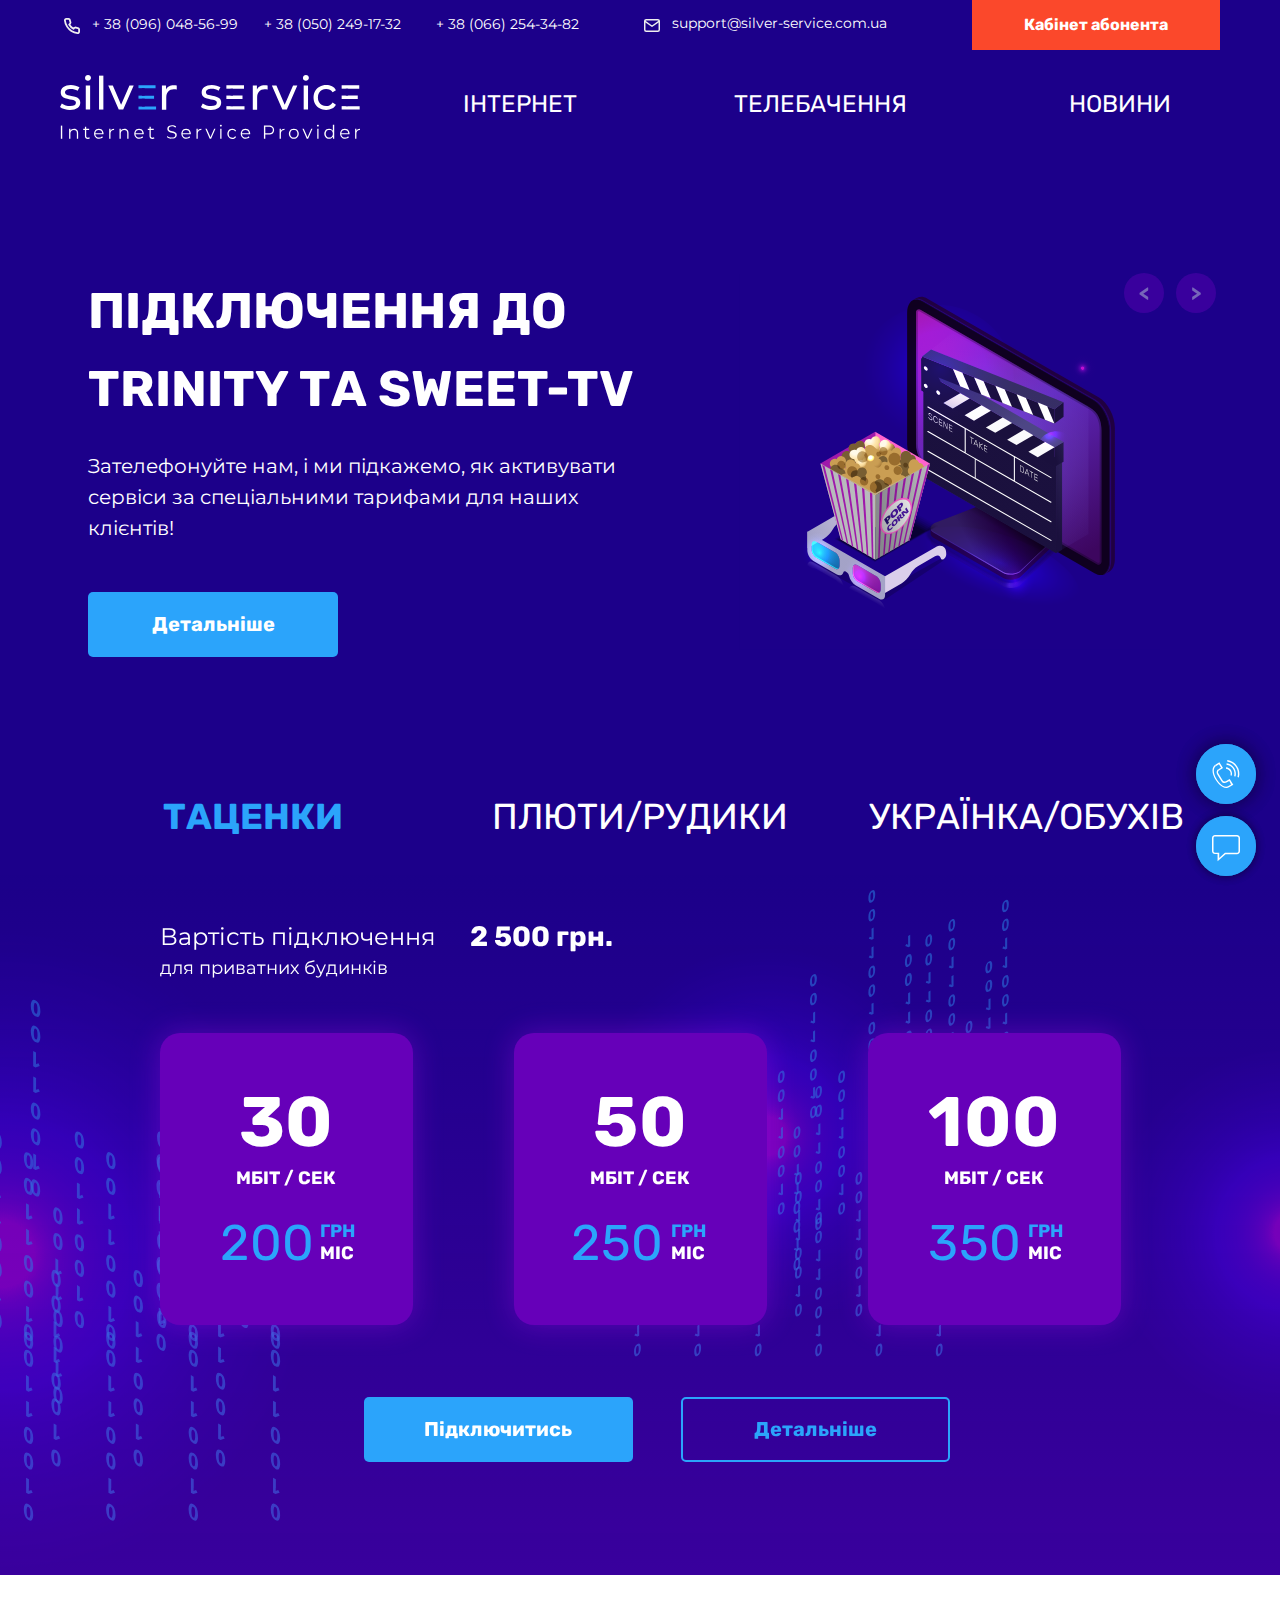
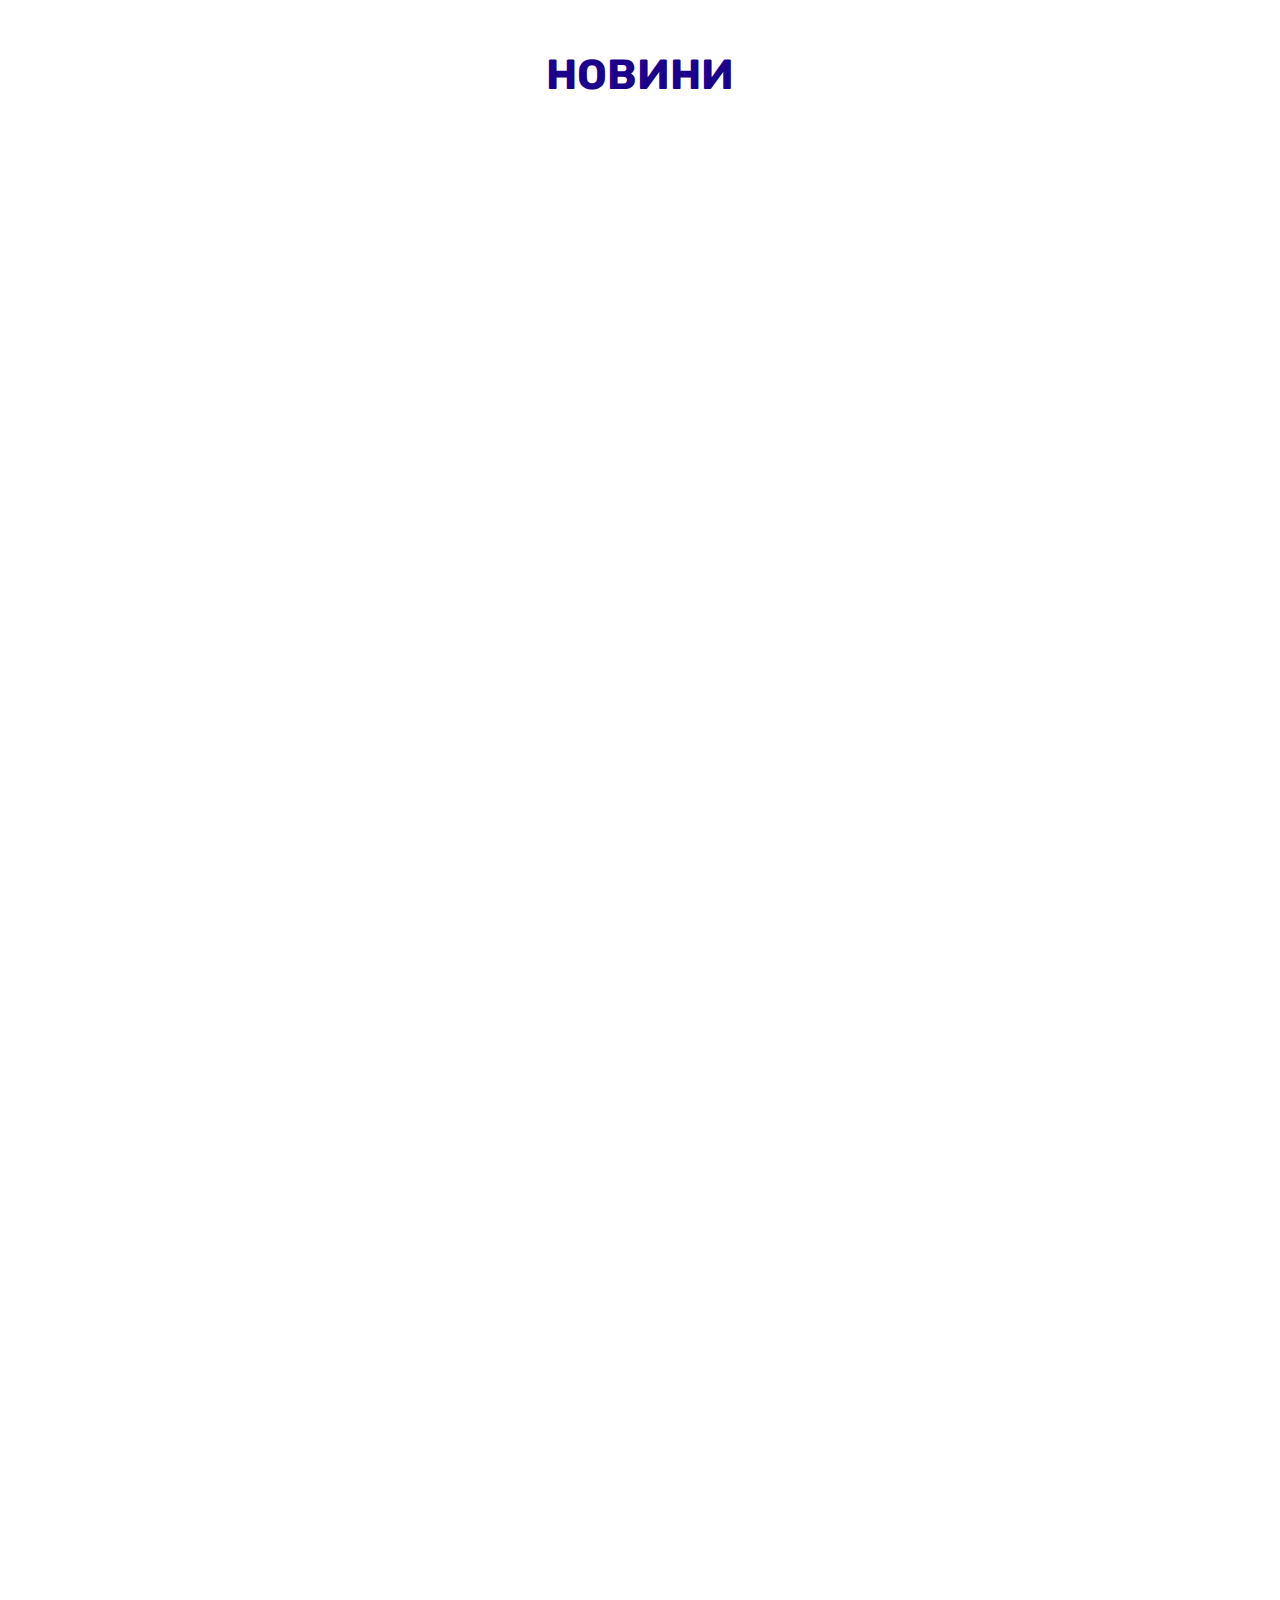
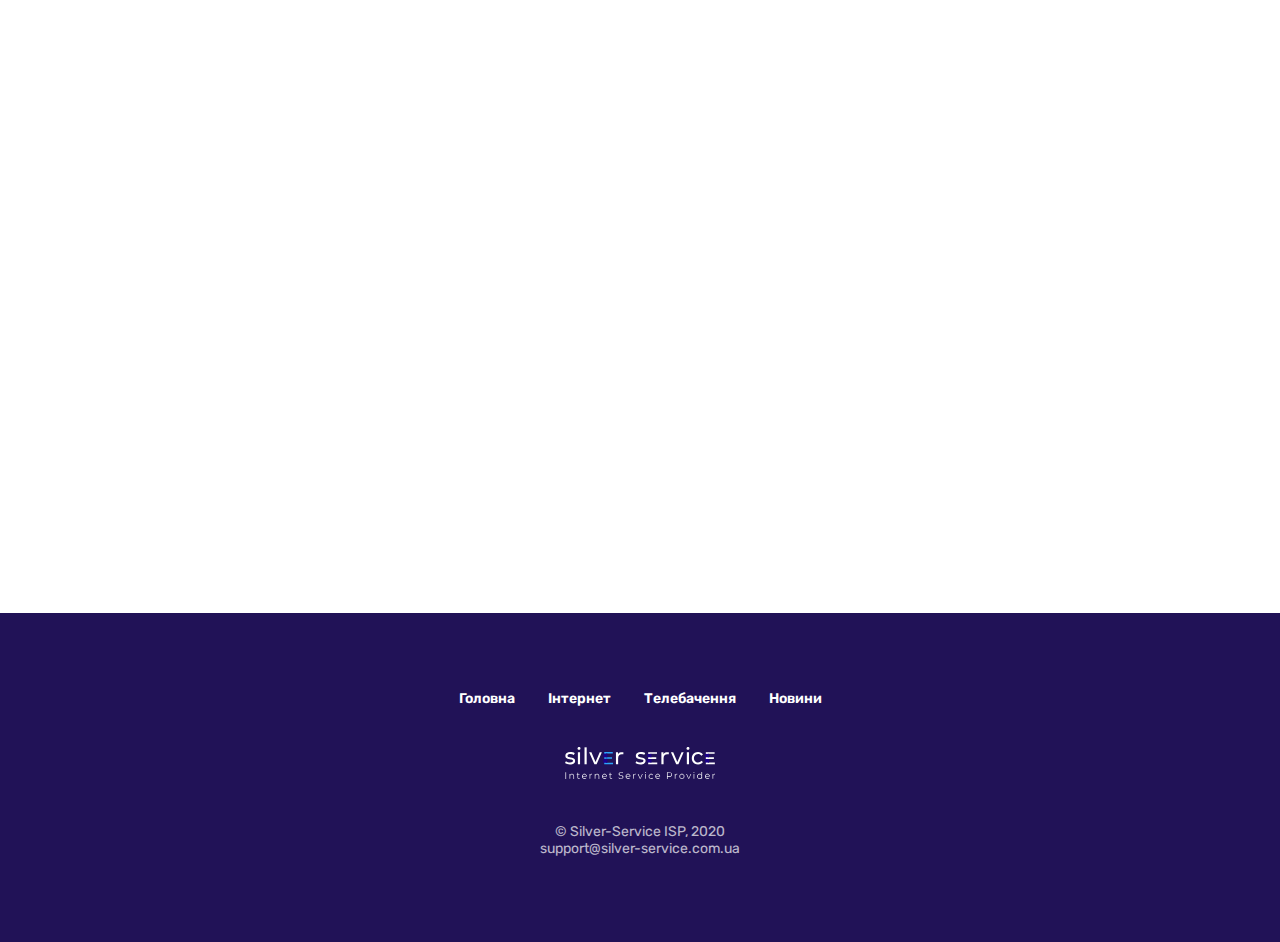
==== page8498206.html @ 44334799 "first commit" ====
﻿<!DOCTYPE html>
<html>

<head>
    <meta charset="utf-8" />
    <meta http-equiv="Content-Type" content="text/html; charset=utf-8" />
    <meta name="viewport" content="width=device-width, initial-scale=1.0" />
    <!--metatextblock-->
    <title>Головна</title>
    <meta property="og:url" content="http://project1877229.tilda.ws" />
    <meta property="og:title" content="Головна" />
    <meta property="og:description" content="" />
    <meta property="og:type" content="website" />
    <meta property="og:image" content="images/tild3565-3937-4162-a237-366563643564__-__resize__504x__photo143449487857786c23bcb06b9.jpeg" />
    <link rel="canonical" href="http://project1877229.tilda.ws">
    <!--/metatextblock-->
    <meta property="fb:app_id" content="257953674358265" />
    <meta name="format-detection" content="telephone=no" />
    <meta http-equiv="x-dns-prefetch-control" content="on">
    <link rel="shortcut icon" href="images/tildafavicon.ico" type="image/x-icon" />
    <!-- Assets -->
    <link rel="stylesheet" href="css/tilda-grid-3.0.min.css" type="text/css" media="all" />
    <link rel="stylesheet" href="css/tilda-blocks-2.12.css?t=1578411606" type="text/css" media="all" />
    <link rel="stylesheet" href="css/tilda-animation-1.0.min.css" type="text/css" media="all" />
    <link rel="stylesheet" href="css/tilda-slds-1.4.min.css" type="text/css" media="all" />
    <link rel="stylesheet" href="css/tilda-zoom-2.0.min.css" type="text/css" media="all" />
    <link rel="stylesheet" href="css/tilda-popup-1.1.min.css" type="text/css" media="all" />
    <link rel="stylesheet" href="css/tilda-feed-1.0.min.css" type="text/css" media="all" />
    <link rel="stylesheet" href="https://fonts.googleapis.com/css?family=Montserrat|Rubik:400,700&display=swap&subset=cyrillic" type="text/css" />
    <script src="js/jquery-1.10.2.min.js"></script>
    <script src="js/tilda-scripts-2.8.min.js"></script>
    <script src="js/tilda-blocks-2.7.js?t=1578411606"></script>
    <script src="js/lazyload-1.3.min.js" charset="utf-8"></script>
    <script src="js/tilda-animation-1.0.min.js" charset="utf-8"></script>
    <script src="js/tilda-slds-1.4.min.js" charset="utf-8"></script>
    <script src="js/hammer.min.js" charset="utf-8"></script>
    <script src="js/tilda-zoom-2.0.min.js" charset="utf-8"></script>
    <script src="js/tilda-feed-1.0.min.js" charset="utf-8"></script>
    <script src="js/tilda-forms-1.0.min.js" charset="utf-8"></script>
    <script type="text/javascript">
        window.dataLayer = window.dataLayer || [];
    </script>
    <script type="text/javascript">
        if ((/bot|google|yandex|baidu|bing|msn|duckduckbot|teoma|slurp|crawler|spider|robot|crawling|facebook/i.test(navigator.userAgent)) === false && typeof(sessionStorage) != 'undefined' && sessionStorage.getItem('visited') !== 'y') {
            var style = document.createElement('style');
            style.type = 'text/css';
            style.innerHTML = '@media screen and (min-width: 980px) {.t-records {opacity: 0;}.t-records_animated {-webkit-transition: opacity ease-in-out .2s;-moz-transition: opacity ease-in-out .2s;-o-transition: opacity ease-in-out .2s;transition: opacity ease-in-out .2s;}.t-records.t-records_visible {opacity: 1;}}';
            document.getElementsByTagName('head')[0].appendChild(style);
            $(document).ready(function() {
                $('.t-records').addClass('t-records_animated');
                setTimeout(function() {
                    $('.t-records').addClass('t-records_visible');
                    sessionStorage.setItem('visited', 'y');
                }, 400);
            });
        }
    </script>
</head>

<body class="t-body" style="margin:0;">
    <!--allrecords-->
    <div id="allrecords" class="t-records" data-hook="blocks-collection-content-node" data-tilda-project-id="1877229" data-tilda-page-id="8498206" data-tilda-formskey="243329e633d4791a2cc7b2db73a82be6">
        <!--header-->
        <div id="t-header" class="t-records" data-hook="blocks-collection-content-node" data-tilda-project-id="1877229" data-tilda-page-id="8498579" data-tilda-formskey="243329e633d4791a2cc7b2db73a82be6">
            <div id="rec147330664" class="r t-rec" style=" " data-animationappear="off" data-record-type="396">
                <!-- T396 -->
                <style>
                    #rec147330664 .t396__artboard {
                        height: 168px;
                        background-color: #1c008a;
                    }
                    
                    #rec147330664 .t396__filter {
                        height: 168px;
                    }
                    
                    #rec147330664 .t396__carrier {
                        height: 168px;
                        background-position: center center;
                        background-attachment: scroll;
                        background-size: cover;
                        background-repeat: no-repeat;
                    }
                    
                    @media screen and (max-width: 1199px) {
                        #rec147330664 .t396__artboard {}
                        #rec147330664 .t396__filter {}
                        #rec147330664 .t396__carrier {
                            background-attachment: scroll;
                        }
                    }
                    
                    @media screen and (max-width: 959px) {}
                    
                    @media screen and (max-width: 639px) {}
                    
                    @media screen and (max-width: 479px) {}
                    
                    #rec147330664 .tn-elem[data-elem-id="1575580127696"] {
                        z-index: 5;
                        top: 75px;
                        left: calc(50% - 600px + 20px);
                        width: 300px;
                    }
                    
                    #rec147330664 .tn-elem[data-elem-id="1575580127696"] .tn-atom {
                        background-position: center center;
                        border-color: transparent;
                        border-style: solid;
                    }
                    
                    @media screen and (max-width: 1199px) {
                        #rec147330664 .tn-elem[data-elem-id="1575580127696"] {
                            top: 28px;
                            left: calc(50% - 480px + 20px);
                            width: 200px;
                        }
                    }
                    
                    @media screen and (max-width: 959px) {}
                    
                    @media screen and (max-width: 639px) {}
                    
                    @media screen and (max-width: 479px) {
                        #rec147330664 .tn-elem[data-elem-id="1575580127696"] {
                            top: 28px;
                            left: calc(50% - 160px + 20px);
                            width: 280px;
                        }
                    }
                    
                    #rec147330664 .tn-elem[data-elem-id="1576693805692"] {
                        color: #ffffff;
                        text-align: center;
                        z-index: 4;
                        top: 77px;
                        left: calc(50% - 600px + 380px);
                        width: 200px;
                        height: 55px;
                    }
                    
                    #rec147330664 .tn-elem[data-elem-id="1576693805692"] .tn-atom {
                        color: #ffffff;
                        font-size: 24px;
                        font-family: 'Rubik', Arial, sans-serif;
                        line-height: 1.55;
                        font-weight: 400;
                        border-width: 1px;
                        border-radius: 30px;
                        background-position: center center;
                        border-color: transparent;
                        border-style: solid;
                        transition: background-color 0.2s ease-in-out, color 0.2s ease-in-out, border-color 0.2s ease-in-out;
                    }
                    
                    #rec147330664 .tn-elem[data-elem-id="1576693805692"] .tn-atom:hover {
                        color: #2ba4fb;
                    }
                    
                    @media screen and (max-width: 1199px) {}
                    
                    @media screen and (max-width: 959px) {}
                    
                    @media screen and (max-width: 639px) {}
                    
                    @media screen and (max-width: 479px) {}
                    
                    #rec147330664 .tn-elem[data-elem-id="1576693866097"] {
                        color: #ffffff;
                        text-align: center;
                        z-index: 2;
                        top: 77px;
                        left: calc(50% - 600px + 680px);
                        width: 200px;
                        height: 55px;
                    }
                    
                    #rec147330664 .tn-elem[data-elem-id="1576693866097"] .tn-atom {
                        color: #ffffff;
                        font-size: 24px;
                        font-family: 'Rubik', Arial, sans-serif;
                        line-height: 1.55;
                        font-weight: 400;
                        border-width: 1px;
                        border-radius: 30px;
                        background-position: center center;
                        border-color: transparent;
                        border-style: solid;
                        transition: background-color 0.2s ease-in-out, color 0.2s ease-in-out, border-color 0.2s ease-in-out;
                    }
                    
                    #rec147330664 .tn-elem[data-elem-id="1576693866097"] .tn-atom:hover {
                        color: #2ba4fb;
                    }
                    
                    @media screen and (max-width: 1199px) {}
                    
                    @media screen and (max-width: 959px) {}
                    
                    @media screen and (max-width: 639px) {}
                    
                    @media screen and (max-width: 479px) {}
                    
                    #rec147330664 .tn-elem[data-elem-id="1576693891593"] {
                        color: #ffffff;
                        text-align: center;
                        z-index: 1;
                        top: 77px;
                        left: calc(50% - 600px + 980px);
                        width: 200px;
                        height: 55px;
                    }
                    
                    #rec147330664 .tn-elem[data-elem-id="1576693891593"] .tn-atom {
                        color: #ffffff;
                        font-size: 24px;
                        font-family: 'Rubik', Arial, sans-serif;
                        line-height: 1.55;
                        font-weight: 400;
                        border-width: 1px;
                        border-radius: 30px;
                        background-position: center center;
                        border-color: transparent;
                        border-style: solid;
                        transition: background-color 0.2s ease-in-out, color 0.2s ease-in-out, border-color 0.2s ease-in-out;
                    }
                    
                    #rec147330664 .tn-elem[data-elem-id="1576693891593"] .tn-atom:hover {
                        color: #2ba4fb;
                    }
                    
                    @media screen and (max-width: 1199px) {}
                    
                    @media screen and (max-width: 959px) {}
                    
                    @media screen and (max-width: 639px) {}
                    
                    @media screen and (max-width: 479px) {}
                    
                    #rec147330664 .tn-elem[data-elem-id="1578404969261"] {
                        z-index: 6;
                        top: 18px;
                        left: calc(50% - 600px + 24px);
                        width: 16px;
                    }
                    
                    #rec147330664 .tn-elem[data-elem-id="1578404969261"] .tn-atom {
                        background-position: center center;
                        border-color: transparent;
                        border-style: solid;
                    }
                    
                    @media screen and (max-width: 1199px) {}
                    
                    @media screen and (max-width: 959px) {}
                    
                    @media screen and (max-width: 639px) {}
                    
                    @media screen and (max-width: 479px) {}
                    
                    #rec147330664 .tn-elem[data-elem-id="1578404969273"] {
                        color: #ffffff;
                        z-index: 7;
                        top: 14px;
                        left: calc(50% - 600px + 52px);
                        width: 160px;
                    }
                    
                    #rec147330664 .tn-elem[data-elem-id="1578404969273"] .tn-atom {
                        color: #ffffff;
                        font-size: 14px;
                        font-family: 'Montserrat', Arial, sans-serif;
                        line-height: 1.55;
                        font-weight: 400;
                        background-position: center center;
                        border-color: transparent;
                        border-style: solid;
                    }
                    
                    @media screen and (max-width: 1199px) {}
                    
                    @media screen and (max-width: 959px) {}
                    
                    @media screen and (max-width: 639px) {}
                    
                    @media screen and (max-width: 479px) {}
                    
                    #rec147330664 .tn-elem[data-elem-id="1578404969281"] {
                        z-index: 8;
                        top: 19px;
                        left: calc(50% - 600px + 604px);
                        width: 16px;
                    }
                    
                    #rec147330664 .tn-elem[data-elem-id="1578404969281"] .tn-atom {
                        background-position: center center;
                        border-color: transparent;
                        border-style: solid;
                    }
                    
                    @media screen and (max-width: 1199px) {}
                    
                    @media screen and (max-width: 959px) {}
                    
                    @media screen and (max-width: 639px) {}
                    
                    @media screen and (max-width: 479px) {}
                    
                    #rec147330664 .tn-elem[data-elem-id="1578404969293"] {
                        color: #ffffff;
                        z-index: 9;
                        top: 13px;
                        left: calc(50% - 600px + 632px);
                        width: 230px;
                    }
                    
                    #rec147330664 .tn-elem[data-elem-id="1578404969293"] .tn-atom {
                        color: #ffffff;
                        font-size: 14px;
                        font-family: 'Montserrat', Arial, sans-serif;
                        line-height: 1.55;
                        font-weight: 400;
                        background-position: center center;
                        border-color: transparent;
                        border-style: solid;
                    }
                    
                    @media screen and (max-width: 1199px) {}
                    
                    @media screen and (max-width: 959px) {}
                    
                    @media screen and (max-width: 639px) {}
                    
                    @media screen and (max-width: 479px) {}
                    
                    #rec147330664 .tn-elem[data-elem-id="1578404969298"] {
                        color: #ffffff;
                        z-index: 10;
                        top: 14px;
                        left: calc(50% - 600px + 224px);
                        width: 160px;
                    }
                    
                    #rec147330664 .tn-elem[data-elem-id="1578404969298"] .tn-atom {
                        color: #ffffff;
                        font-size: 14px;
                        font-family: 'Montserrat', Arial, sans-serif;
                        line-height: 1.55;
                        font-weight: 400;
                        background-position: center center;
                        border-color: transparent;
                        border-style: solid;
                    }
                    
                    @media screen and (max-width: 1199px) {}
                    
                    @media screen and (max-width: 959px) {}
                    
                    @media screen and (max-width: 639px) {}
                    
                    @media screen and (max-width: 479px) {}
                    
                    #rec147330664 .tn-elem[data-elem-id="1578404969304"] {
                        color: #ffffff;
                        z-index: 11;
                        top: 14px;
                        left: calc(50% - 600px + 396px);
                        width: 160px;
                    }
                    
                    #rec147330664 .tn-elem[data-elem-id="1578404969304"] .tn-atom {
                        color: #ffffff;
                        font-size: 14px;
                        font-family: 'Montserrat', Arial, sans-serif;
                        line-height: 1.55;
                        font-weight: 400;
                        background-position: center center;
                        border-color: transparent;
                        border-style: solid;
                    }
                    
                    @media screen and (max-width: 1199px) {}
                    
                    @media screen and (max-width: 959px) {}
                    
                    @media screen and (max-width: 639px) {}
                    
                    @media screen and (max-width: 479px) {}
                    
                    #rec147330664 .tn-elem[data-elem-id="1578404969310"] {
                        color: #ffffff;
                        text-align: center;
                        z-index: 12;
                        top: 0px;
                        left: calc(50% - 600px + 932px);
                        width: 248px;
                        height: 50px;
                    }
                    
                    #rec147330664 .tn-elem[data-elem-id="1578404969310"] .tn-atom {
                        color: #ffffff;
                        font-size: 16px;
                        font-family: 'Rubik', Arial, sans-serif;
                        line-height: 1.55;
                        font-weight: 700;
                        border-width: 1px;
                        border-radius: 0px;
                        background-color: #fb482b;
                        background-position: center center;
                        border-color: transparent;
                        border-style: solid;
                        transition: background-color 0.2s ease-in-out, color 0.2s ease-in-out, border-color 0.2s ease-in-out;
                    }
                    
                    #rec147330664 .tn-elem[data-elem-id="1578404969310"] .tn-atom:hover {
                        background-color: #c41d00;
                    }
                    
                    @media screen and (max-width: 1199px) {}
                    
                    @media screen and (max-width: 959px) {}
                    
                    @media screen and (max-width: 639px) {}
                    
                    @media screen and (max-width: 479px) {}
                </style>
                <div class='t396'>
                    <div class="t396__artboard" data-artboard-recid="147330664" data-artboard-height="168" data-artboard-height_vh="" data-artboard-valign="center" data-artboard-ovrflw="">
                        <div class="t396__carrier" data-artboard-recid="147330664"></div>
                        <div class="t396__filter" data-artboard-recid="147330664"></div>
                        <div class='t396__elem tn-elem tn-elem__1473306641575580127696' data-elem-id='1575580127696' data-elem-type='image' data-field-top-value="75" data-field-top-res-960-value="28" data-field-top-res-320-value="28" data-field-left-value="20" data-field-left-res-960-value="20" data-field-left-res-320-value="20" data-field-width-value="300" data-field-width-res-960-value="200" data-field-width-res-320-value="280" data-field-axisy-value="top" data-field-axisx-value="left" data-field-container-value="grid" data-field-topunits-value="" data-field-leftunits-value="" data-field-heightunits-value="" data-field-widthunits-value="">
                            <a class='tn-atom' href=""> <img class='tn-atom__img t-img' data-original='images/tild3166-6231-4563-a464-386262303534__logo.svg' imgfield='tn_img_1575580127696'> </a>
                        </div>
                        <div class='t396__elem tn-elem tn-elem__1473306641576693805692' data-elem-id='1576693805692' data-elem-type='button' data-field-top-value="77" data-field-left-value="380" data-field-height-value="55" data-field-width-value="200" data-field-axisy-value="top" data-field-axisx-value="left" data-field-container-value="grid" data-field-topunits-value="" data-field-leftunits-value="" data-field-heightunits-value="" data-field-widthunits-value=""> <a class='tn-atom' href="page8498574.html">ІНТЕРНЕТ</a> </div>
                        <div class='t396__elem tn-elem tn-elem__1473306641576693866097' data-elem-id='1576693866097' data-elem-type='button' data-field-top-value="77" data-field-left-value="680" data-field-height-value="55" data-field-width-value="200" data-field-axisy-value="top" data-field-axisx-value="left" data-field-container-value="grid" data-field-topunits-value="" data-field-leftunits-value="" data-field-heightunits-value="" data-field-widthunits-value=""> <a class='tn-atom' href="page8629852.html">ТЕЛЕБАЧЕННЯ</a> </div>
                        <div class='t396__elem tn-elem tn-elem__1473306641576693891593' data-elem-id='1576693891593' data-elem-type='button' data-field-top-value="77" data-field-left-value="980" data-field-height-value="55" data-field-width-value="200" data-field-axisy-value="top" data-field-axisx-value="left" data-field-container-value="grid" data-field-topunits-value="" data-field-leftunits-value="" data-field-heightunits-value="" data-field-widthunits-value=""> <a class='tn-atom' href="page8629856.html">НОВИНИ</a> </div>
                        <div class='t396__elem tn-elem tn-elem__1473306641578404969261' data-elem-id='1578404969261' data-elem-type='image' data-field-top-value="18" data-field-left-value="24" data-field-width-value="16" data-field-axisy-value="top" data-field-axisx-value="left" data-field-container-value="grid" data-field-topunits-value="" data-field-leftunits-value="" data-field-heightunits-value="" data-field-widthunits-value="">
                            <div class='tn-atom'> <img class='tn-atom__img t-img' data-original='images/tild3439-3432-4539-a363-653532376530__phone.svg' imgfield='tn_img_1578404969261'> </div>
                        </div>
                        <div class='t396__elem tn-elem tn-elem__1473306641578404969273' data-elem-id='1578404969273' data-elem-type='text' data-field-top-value="14" data-field-left-value="52" data-field-width-value="160" data-field-axisy-value="top" data-field-axisx-value="left" data-field-container-value="grid" data-field-topunits-value="" data-field-leftunits-value="" data-field-heightunits-value="" data-field-widthunits-value="">
                            <div class='tn-atom' field='tn_text_1578404969273'>+ 38 (096) 048-56-99</div>
                        </div>
                        <div class='t396__elem tn-elem tn-elem__1473306641578404969281' data-elem-id='1578404969281' data-elem-type='image' data-field-top-value="19" data-field-left-value="604" data-field-width-value="16" data-field-axisy-value="top" data-field-axisx-value="left" data-field-container-value="grid" data-field-topunits-value="" data-field-leftunits-value="" data-field-heightunits-value="" data-field-widthunits-value="">
                            <div class='tn-atom'> <img class='tn-atom__img t-img' data-original='images/tild3363-3438-4462-a466-366363633632__mail.svg' imgfield='tn_img_1578404969281'> </div>
                        </div>
                        <div class='t396__elem tn-elem tn-elem__1473306641578404969293' data-elem-id='1578404969293' data-elem-type='text' data-field-top-value="13" data-field-left-value="632" data-field-width-value="230" data-field-axisy-value="top" data-field-axisx-value="left" data-field-container-value="grid" data-field-topunits-value="" data-field-leftunits-value="" data-field-heightunits-value="" data-field-widthunits-value=""> <a class='tn-atom' href="support@silver-service.com.ua" target="_blank">support@silver-service.com.ua</a> </div>
                        <div class='t396__elem tn-elem tn-elem__1473306641578404969298' data-elem-id='1578404969298' data-elem-type='text' data-field-top-value="14" data-field-left-value="224" data-field-width-value="160" data-field-axisy-value="top" data-field-axisx-value="left" data-field-container-value="grid" data-field-topunits-value="" data-field-leftunits-value="" data-field-heightunits-value="" data-field-widthunits-value="">
                            <div class='tn-atom' field='tn_text_1578404969298'>+ 38 (050) 249-17-32</div>
                        </div>
                        <div class='t396__elem tn-elem tn-elem__1473306641578404969304' data-elem-id='1578404969304' data-elem-type='text' data-field-top-value="14" data-field-left-value="396" data-field-width-value="160" data-field-axisy-value="top" data-field-axisx-value="left" data-field-container-value="grid" data-field-topunits-value="" data-field-leftunits-value="" data-field-heightunits-value="" data-field-widthunits-value="">
                            <div class='tn-atom' field='tn_text_1578404969304'>+ 38 (066) 254-34-82</div>
                        </div>
                        <div class='t396__elem tn-elem tn-elem__1473306641578404969310' data-elem-id='1578404969310' data-elem-type='button' data-field-top-value="0" data-field-left-value="932" data-field-height-value="50" data-field-width-value="248" data-field-axisy-value="top" data-field-axisx-value="left" data-field-container-value="grid" data-field-topunits-value="" data-field-leftunits-value="" data-field-heightunits-value="" data-field-widthunits-value=""> <a href="http://91.220.106.12:7979/publicbill/?&N=Client" <div class='tn-atom'>Кабінет абонента</div></a> </div>
                    </div>
                </div>
                <script>
                    $(document).ready(function() {
                        t396_init('147330664');
                    });
                </script>
                <!-- /T396 -->
            </div>
        </div>
        <!--/header-->
        <div id="rec149442898" class="r t-rec" style=" " data-animationappear="off" data-record-type="396">
            <!-- T396 -->
            <style>
                #rec149442898 .t396__artboard {
                    height: 490px;
                    background-color: #1c008a;
                }
                
                #rec149442898 .t396__filter {
                    height: 490px;
                }
                
                #rec149442898 .t396__carrier {
                    height: 490px;
                    background-position: center center;
                    background-attachment: scroll;
                    background-size: cover;
                    background-repeat: no-repeat;
                }
                
                @media screen and (max-width: 1199px) {
                    #rec149442898 .t396__artboard {}
                    #rec149442898 .t396__filter {}
                    #rec149442898 .t396__carrier {
                        background-attachment: scroll;
                    }
                }
                
                @media screen and (max-width: 959px) {}
                
                @media screen and (max-width: 639px) {}
                
                @media screen and (max-width: 479px) {}
                
                #rec149442898 .tn-elem[data-elem-id="1576423283520"] {
                    z-index: 1;
                    top: 81px;
                    left: calc(50% - 600px + 0px);
                    width: 1200px;
                    height: 550px;
                }
                
                #rec149442898 .tn-elem[data-elem-id="1576423283520"] .tn-atom {
                    background-position: center center;
                    border-color: transparent;
                    border-style: solid;
                }
                
                @media screen and (max-width: 1199px) {}
                
                @media screen and (max-width: 959px) {}
                
                @media screen and (max-width: 639px) {}
                
                @media screen and (max-width: 479px) {}
                
                #rec149442898 .tn-elem[data-elem-id="1578411361513"] {
                    color: #ffffff;
                    text-align: center;
                    z-index: 2;
                    top: 105px;
                    left: calc(50% - 600px + 1136px);
                    width: 40px;
                    height: 40px;
                }
                
                #rec149442898 .tn-elem[data-elem-id="1578411361513"] .tn-atom {
                    color: #ffffff;
                    font-size: 20px;
                    font-family: 'Rubik', Arial, sans-serif;
                    line-height: 1.55;
                    font-weight: 700;
                    border-width: 1px;
                    border-radius: 30px;
                    opacity: 0.4;
                    background-color: #6600b9;
                    background-position: center center;
                    border-color: transparent;
                    border-style: solid;
                    transition: background-color 0.2s ease-in-out, color 0.2s ease-in-out, border-color 0.2s ease-in-out;
                }
                
                @media screen and (max-width: 1199px) {}
                
                @media screen and (max-width: 959px) {}
                
                @media screen and (max-width: 639px) {}
                
                @media screen and (max-width: 479px) {}
                
                #rec149442898 .tn-elem[data-elem-id="1578411439933"] {
                    color: #ffffff;
                    text-align: center;
                    z-index: 3;
                    top: 105px;
                    left: calc(50% - 600px + 1084px);
                    width: 40px;
                    height: 40px;
                }
                
                #rec149442898 .tn-elem[data-elem-id="1578411439933"] .tn-atom {
                    color: #ffffff;
                    font-size: 20px;
                    font-family: 'Rubik', Arial, sans-serif;
                    line-height: 1.55;
                    font-weight: 700;
                    border-width: 1px;
                    border-radius: 30px;
                    opacity: 0.4;
                    background-color: #6600b9;
                    background-position: center center;
                    border-color: transparent;
                    border-style: solid;
                    transition: background-color 0.2s ease-in-out, color 0.2s ease-in-out, border-color 0.2s ease-in-out;
                }
                
                @media screen and (max-width: 1199px) {}
                
                @media screen and (max-width: 959px) {}
                
                @media screen and (max-width: 639px) {}
                
                @media screen and (max-width: 479px) {}
            </style>
            <div class='t396'>
                <div class="t396__artboard" data-artboard-recid="149442898" data-artboard-height="490" data-artboard-height_vh="" data-artboard-valign="center" data-artboard-ovrflw="">
                    <div class="t396__carrier" data-artboard-recid="149442898"></div>
                    <div class="t396__filter" data-artboard-recid="149442898"></div>
                    <div class='t396__elem tn-elem tn-elem__1494428981576423283520' data-elem-id='1576423283520' data-elem-type='shape' data-field-top-value="81" data-field-left-value="0" data-field-height-value="550" data-field-width-value="1200" data-field-axisy-value="top" data-field-axisx-value="left" data-field-container-value="grid" data-field-topunits-value="" data-field-leftunits-value="" data-field-heightunits-value="" data-field-widthunits-value="">
                        <div class='tn-atom'> </div>
                    </div>
                    <div class='t396__elem tn-elem tn-elem__1494428981578411361513' data-elem-id='1578411361513' data-elem-type='button' data-field-top-value="105" data-field-left-value="1136" data-field-height-value="40" data-field-width-value="40" data-field-axisy-value="top" data-field-axisx-value="left" data-field-container-value="grid" data-field-topunits-value="" data-field-leftunits-value="" data-field-heightunits-value="" data-field-widthunits-value=""> <a class='tn-atom' href="#slider_right">></a> </div>
                    <div class='t396__elem tn-elem tn-elem__1494428981578411439933' data-elem-id='1578411439933' data-elem-type='button' data-field-top-value="105" data-field-left-value="1084" data-field-height-value="40" data-field-width-value="40" data-field-axisy-value="top" data-field-axisx-value="left" data-field-container-value="grid" data-field-topunits-value="" data-field-leftunits-value="" data-field-heightunits-value="" data-field-widthunits-value="">
                        <a class='tn-atom' href="#slider_left">
                            <</a>
                    </div>
                </div>
            </div>
            <script>
                $(document).ready(function() {
                    t396_init('149442898');
                });
            </script>
            <!-- /T396 -->
        </div>
        <div id="rec149499066" class="r t-rec" style=" " data-animationappear="off" data-record-type="396">
            <!-- T396 -->
            <style>
                #rec149499066 .t396__artboard {
                    height: 490px;
                    background-color: #1C008A;
                }
                
                #rec149499066 .t396__filter {
                    height: 490px;
                }
                
                #rec149499066 .t396__carrier {
                    height: 490px;
                    background-position: center center;
                    background-attachment: scroll;
                    background-size: cover;
                    background-repeat: no-repeat;
                }
                
                @media screen and (max-width: 1199px) {
                    #rec149499066 .t396__artboard {}
                    #rec149499066 .t396__filter {}
                    #rec149499066 .t396__carrier {
                        background-attachment: scroll;
                    }
                }
                
                @media screen and (max-width: 959px) {
                    #rec149499066 .t396__artboard {
                        height: 772px;
                    }
                    #rec149499066 .t396__filter {
                        height: 772px;
                    }
                    #rec149499066 .t396__carrier {
                        height: 772px;
                    }
                }
                
                @media screen and (max-width: 639px) {
                    #rec149499066 .t396__artboard {
                        height: 724px;
                    }
                    #rec149499066 .t396__filter {
                        height: 724px;
                    }
                    #rec149499066 .t396__carrier {
                        height: 724px;
                    }
                }
                
                @media screen and (max-width: 479px) {
                    #rec149499066 .t396__artboard {
                        height: 648px;
                    }
                    #rec149499066 .t396__filter {
                        height: 648px;
                    }
                    #rec149499066 .t396__carrier {
                        height: 648px;
                    }
                }
                
                #rec149499066 .tn-elem[data-elem-id="1576692817430"] {
                    color: #ffffff;
                    text-align: center;
                    z-index: 5;
                    top: 343px;
                    left: 48px;
                    width: 250px;
                    height: 65px;
                }
                
                #rec149499066 .tn-elem[data-elem-id="1576692817430"] .tn-atom {
                    color: #ffffff;
                    font-size: 20px;
                    font-family: 'Rubik', Arial, sans-serif;
                    line-height: 1.55;
                    font-weight: 700;
                    border-width: 2px;
                    border-radius: 5px;
                    background-color: #2ba4fb;
                    background-position: center center;
                    border-color: transparent;
                    border-style: solid;
                    transition: background-color 0.2s ease-in-out, color 0.2s ease-in-out, border-color 0.2s ease-in-out;
                }
                
                #rec149499066 .tn-elem[data-elem-id="1576692817430"] .tn-atom:hover {
                    background-color: #6600b9;
                    color: #ffffff;
                }
                
                @media screen and (max-width: 1199px) {}
                
                @media screen and (max-width: 959px) {
                    #rec149499066 .tn-elem[data-elem-id="1576692817430"] {
                        top: 675px;
                        left: 24px;
                    }
                }
                
                @media screen and (max-width: 639px) {
                    #rec149499066 .tn-elem[data-elem-id="1576692817430"] {
                        top: 625px;
                        left: 24px;
                    }
                }
                
                @media screen and (max-width: 479px) {
                    #rec149499066 .tn-elem[data-elem-id="1576692817430"] {
                        top: 545px;
                        left: 12px;
                    }
                }
                
                #rec149499066 .tn-elem[data-elem-id="1578065264593"] {
                    color: #ffffff;
                    z-index: 6;
                    top: 24px;
                    left: 48px;
                    width: 560px;
                }
                
                #rec149499066 .tn-elem[data-elem-id="1578065264593"] .tn-atom {
                    color: #ffffff;
                    font-size: 50px;
                    font-family: 'Rubik', Arial, sans-serif;
                    line-height: 1.55;
                    font-weight: 700;
                    background-position: center center;
                    border-color: transparent;
                    border-style: solid;
                }
                
                @media screen and (max-width: 1199px) {}
                
                @media screen and (max-width: 959px) {
                    #rec149499066 .tn-elem[data-elem-id="1578065264593"] {
                        top: 356px;
                        left: 24px;
                    }
                }
                
                @media screen and (max-width: 639px) {
                    #rec149499066 .tn-elem[data-elem-id="1578065264593"] {
                        top: 356px;
                        left: 24px;
                        width: 440px;
                    }
                    #rec149499066 .tn-elem[data-elem-id="1578065264593"] .tn-atom {
                        font-size: 40px;
                    }
                }
                
                @media screen and (max-width: 479px) {
                    #rec149499066 .tn-elem[data-elem-id="1578065264593"] {
                        top: 245px;
                        left: 12px;
                        width: 286px;
                    }
                    #rec149499066 .tn-elem[data-elem-id="1578065264593"] .tn-atom {
                        font-size: 36px;
                    }
                }
                
                #rec149499066 .tn-elem[data-elem-id="1578065332938"] {
                    color: #ffffff;
                    z-index: 7;
                    top: 202px;
                    left: 48px;
                    width: 560px;
                }
                
                #rec149499066 .tn-elem[data-elem-id="1578065332938"] .tn-atom {
                    color: #ffffff;
                    font-size: 20px;
                    font-family: 'Montserrat', Arial, sans-serif;
                    line-height: 1.55;
                    font-weight: 400;
                    background-position: center center;
                    border-color: transparent;
                    border-style: solid;
                }
                
                @media screen and (max-width: 1199px) {}
                
                @media screen and (max-width: 959px) {
                    #rec149499066 .tn-elem[data-elem-id="1578065332938"] {
                        top: 534px;
                        left: 24px;
                    }
                }
                
                @media screen and (max-width: 639px) {
                    #rec149499066 .tn-elem[data-elem-id="1578065332938"] {
                        top: 504px;
                        left: 24px;
                        width: 430px;
                    }
                    #rec149499066 .tn-elem[data-elem-id="1578065332938"] .tn-atom {
                        font-size: 16px;
                    }
                }
                
                @media screen and (max-width: 479px) {
                    #rec149499066 .tn-elem[data-elem-id="1578065332938"] {
                        top: 423px;
                        left: 10px;
                        width: 280px;
                    }
                }
                
                #rec149499066 .tn-elem[data-elem-id="1578065553481"] {
                    z-index: 4;
                    top: 25px;
                    left: 680px;
                    width: 440px;
                }
                
                #rec149499066 .tn-elem[data-elem-id="1578065553481"] .tn-atom {
                    background-position: center center;
                    border-color: transparent;
                    border-style: solid;
                }
                
                @media screen and (max-width: 1199px) {
                    #rec149499066 .tn-elem[data-elem-id="1578065553481"] {
                        top: 25px;
                        left: 542px;
                    }
                }
                
                @media screen and (max-width: 959px) {
                    #rec149499066 .tn-elem[data-elem-id="1578065553481"] {
                        top: 5px;
                        left: 180px;
                    }
                }
                
                @media screen and (max-width: 639px) {
                    #rec149499066 .tn-elem[data-elem-id="1578065553481"] {
                        top: 5px;
                        left: 20px;
                    }
                }
                
                @media screen and (max-width: 479px) {
                    #rec149499066 .tn-elem[data-elem-id="1578065553481"] {
                        top: 5px;
                        left: 10px;
                        width: 280px;
                    }
                }
            </style>
            <div class='t396'>
                <div class="t396__artboard" data-artboard-recid="149499066" data-artboard-height="490" data-artboard-height-res-640="772" data-artboard-height-res-480="724" data-artboard-height-res-320="648" data-artboard-height_vh="" data-artboard-valign="center" data-artboard-ovrflw="">
                    <div class="t396__carrier" data-artboard-recid="149499066"></div>
                    <div class="t396__filter" data-artboard-recid="149499066"></div>
                    <div class='t396__elem tn-elem tn-elem__1494990661576692817430' data-elem-id='1576692817430' data-elem-type='button' data-field-top-value="343" data-field-top-res-640-value="675" data-field-top-res-480-value="625" data-field-top-res-320-value="545" data-field-left-value="48" data-field-left-res-640-value="24" data-field-left-res-480-value="24" data-field-left-res-320-value="12" data-field-height-value="65" data-field-width-value="250" data-field-axisy-value="top" data-field-axisx-value="left" data-field-container-value="window" data-field-topunits-value="" data-field-leftunits-value="" data-field-heightunits-value="" data-field-widthunits-value=""> <a class='tn-atom' href="page8629852.html">Детальніше</a> </div>
                    <div class='t396__elem tn-elem tn-elem__1494990661578065264593' data-elem-id='1578065264593' data-elem-type='text' data-field-top-value="24" data-field-top-res-640-value="356" data-field-top-res-480-value="356" data-field-top-res-320-value="245" data-field-left-value="48" data-field-left-res-640-value="24" data-field-left-res-480-value="24" data-field-left-res-320-value="12" data-field-width-value="560" data-field-width-res-480-value="440" data-field-width-res-320-value="286" data-field-axisy-value="top" data-field-axisx-value="left" data-field-container-value="window" data-field-topunits-value="" data-field-leftunits-value="" data-field-heightunits-value="" data-field-widthunits-value="">
                        <div class='tn-atom' field='tn_text_1578065264593'>ПІДКЛЮЧЕННЯ ДО TRINITY ТА SWEET-TV</div>
                    </div>
                    <div class='t396__elem tn-elem tn-elem__1494990661578065332938' data-elem-id='1578065332938' data-elem-type='text' data-field-top-value="202" data-field-top-res-640-value="534" data-field-top-res-480-value="504" data-field-top-res-320-value="423" data-field-left-value="48" data-field-left-res-640-value="24" data-field-left-res-480-value="24" data-field-left-res-320-value="10" data-field-width-value="560" data-field-width-res-480-value="430" data-field-width-res-320-value="280" data-field-axisy-value="top" data-field-axisx-value="left" data-field-container-value="window" data-field-topunits-value="" data-field-leftunits-value="" data-field-heightunits-value="" data-field-widthunits-value="">
                        <div class='tn-atom' field='tn_text_1578065332938'>Зателефонуйте нам, і ми підкажемо, як активувати сервіси за спеціальними тарифами для наших клієнтів!</div>
                    </div>
                    <div class='t396__elem tn-elem tn-elem__1494990661578065553481' data-elem-id='1578065553481' data-elem-type='image' data-field-top-value="25" data-field-top-res-960-value="25" data-field-top-res-640-value="5" data-field-top-res-480-value="5" data-field-top-res-320-value="5" data-field-left-value="680" data-field-left-res-960-value="542" data-field-left-res-640-value="180" data-field-left-res-480-value="20" data-field-left-res-320-value="10" data-field-width-value="440" data-field-width-res-320-value="280" data-field-axisy-value="top" data-field-axisx-value="left" data-field-container-value="window" data-field-topunits-value="" data-field-leftunits-value="" data-field-heightunits-value="" data-field-widthunits-value="">
                        <div class='tn-atom'> <img class='tn-atom__img t-img' data-original='images/tild6336-3039-4363-a165-613037383131__illustration.svg' imgfield='tn_img_1578065553481'> </div>
                    </div>
                </div>
            </div>
            <script>
                $(document).ready(function() {
                    t396_init('149499066');
                });
            </script>
            <!-- /T396 -->
        </div>
        <div id="rec153305418" class="r t-rec" style=" " data-animationappear="off" data-record-type="396">
            <!-- T396 -->
            <style>
                #rec153305418 .t396__artboard {
                    height: 490px;
                    background-color: #1C008A;
                }
                
                #rec153305418 .t396__filter {
                    height: 490px;
                }
                
                #rec153305418 .t396__carrier {
                    height: 490px;
                    background-position: center center;
                    background-attachment: scroll;
                    background-size: cover;
                    background-repeat: no-repeat;
                }
                
                @media screen and (max-width: 1199px) {
                    #rec153305418 .t396__artboard {}
                    #rec153305418 .t396__filter {}
                    #rec153305418 .t396__carrier {
                        background-attachment: scroll;
                    }
                }
                
                @media screen and (max-width: 959px) {
                    #rec153305418 .t396__artboard {
                        height: 772px;
                    }
                    #rec153305418 .t396__filter {
                        height: 772px;
                    }
                    #rec153305418 .t396__carrier {
                        height: 772px;
                    }
                }
                
                @media screen and (max-width: 639px) {
                    #rec153305418 .t396__artboard {
                        height: 724px;
                    }
                    #rec153305418 .t396__filter {
                        height: 724px;
                    }
                    #rec153305418 .t396__carrier {
                        height: 724px;
                    }
                }
                
                @media screen and (max-width: 479px) {
                    #rec153305418 .t396__artboard {
                        height: 648px;
                    }
                    #rec153305418 .t396__filter {
                        height: 648px;
                    }
                    #rec153305418 .t396__carrier {
                        height: 648px;
                    }
                }
                
                #rec153305418 .tn-elem[data-elem-id="1576692817430"] {
                    color: #ffffff;
                    text-align: center;
                    z-index: 5;
                    top: 343px;
                    left: 48px;
                    width: 330px;
                    height: 65px;
                }
                
                #rec153305418 .tn-elem[data-elem-id="1576692817430"] .tn-atom {
                    color: #ffffff;
                    font-size: 20px;
                    font-family: 'Rubik', Arial, sans-serif;
                    line-height: 1.55;
                    font-weight: 700;
                    border-width: 2px;
                    border-radius: 5px;
                    background-color: #2ba4fb;
                    background-position: center center;
                    border-color: transparent;
                    border-style: solid;
                    transition: background-color 0.2s ease-in-out, color 0.2s ease-in-out, border-color 0.2s ease-in-out;
                }
                
                #rec153305418 .tn-elem[data-elem-id="1576692817430"] .tn-atom:hover {
                    background-color: #6600b9;
                    color: #ffffff;
                }
                
                @media screen and (max-width: 1199px) {}
                
                @media screen and (max-width: 959px) {
                    #rec153305418 .tn-elem[data-elem-id="1576692817430"] {
                        top: 675px;
                        left: 24px;
                    }
                }
                
                @media screen and (max-width: 639px) {
                    #rec153305418 .tn-elem[data-elem-id="1576692817430"] {
                        top: 625px;
                        left: 24px;
                    }
                }
                
                @media screen and (max-width: 479px) {
                    #rec153305418 .tn-elem[data-elem-id="1576692817430"] {
                        top: 545px;
                        left: 12px;
                        width: 290px;
                        height: 65px;
                    }
                }
                
                #rec153305418 .tn-elem[data-elem-id="1578065264593"] {
                    color: #ffffff;
                    z-index: 6;
                    top: 24px;
                    left: 48px;
                    width: 560px;
                }
                
                #rec153305418 .tn-elem[data-elem-id="1578065264593"] .tn-atom {
                    color: #ffffff;
                    font-size: 50px;
                    font-family: 'Rubik', Arial, sans-serif;
                    line-height: 1.55;
                    font-weight: 700;
                    background-position: center center;
                    border-color: transparent;
                    border-style: solid;
                }
                
                @media screen and (max-width: 1199px) {}
                
                @media screen and (max-width: 959px) {
                    #rec153305418 .tn-elem[data-elem-id="1578065264593"] {
                        top: 356px;
                        left: 24px;
                    }
                }
                
                @media screen and (max-width: 639px) {
                    #rec153305418 .tn-elem[data-elem-id="1578065264593"] {
                        top: 356px;
                        left: 24px;
                        width: 440px;
                    }
                    #rec153305418 .tn-elem[data-elem-id="1578065264593"] .tn-atom {
                        font-size: 40px;
                    }
                }
                
                @media screen and (max-width: 479px) {
                    #rec153305418 .tn-elem[data-elem-id="1578065264593"] {
                        top: 245px;
                        left: 12px;
                        width: 286px;
                    }
                    #rec153305418 .tn-elem[data-elem-id="1578065264593"] .tn-atom {
                        font-size: 36px;
                    }
                }
                
                #rec153305418 .tn-elem[data-elem-id="1578065332938"] {
                    color: #ffffff;
                    z-index: 7;
                    top: 202px;
                    left: 48px;
                    width: 560px;
                }
                
                #rec153305418 .tn-elem[data-elem-id="1578065332938"] .tn-atom {
                    color: #ffffff;
                    font-size: 20px;
                    font-family: 'Montserrat', Arial, sans-serif;
                    line-height: 1.55;
                    font-weight: 400;
                    background-position: center center;
                    border-color: transparent;
                    border-style: solid;
                }
                
                @media screen and (max-width: 1199px) {}
                
                @media screen and (max-width: 959px) {
                    #rec153305418 .tn-elem[data-elem-id="1578065332938"] {
                        top: 534px;
                        left: 24px;
                    }
                }
                
                @media screen and (max-width: 639px) {
                    #rec153305418 .tn-elem[data-elem-id="1578065332938"] {
                        top: 504px;
                        left: 24px;
                        width: 430px;
                    }
                    #rec153305418 .tn-elem[data-elem-id="1578065332938"] .tn-atom {
                        font-size: 16px;
                    }
                }
                
                @media screen and (max-width: 479px) {
                    #rec153305418 .tn-elem[data-elem-id="1578065332938"] {
                        top: 423px;
                        left: 10px;
                        width: 280px;
                    }
                }
                
                #rec153305418 .tn-elem[data-elem-id="1578065553481"] {
                    z-index: 4;
                    top: 25px;
                    left: 680px;
                    width: 440px;
                }
                
                #rec153305418 .tn-elem[data-elem-id="1578065553481"] .tn-atom {
                    background-position: center center;
                    border-color: transparent;
                    border-style: solid;
                }
                
                @media screen and (max-width: 1199px) {
                    #rec153305418 .tn-elem[data-elem-id="1578065553481"] {
                        top: 25px;
                        left: 542px;
                    }
                }
                
                @media screen and (max-width: 959px) {
                    #rec153305418 .tn-elem[data-elem-id="1578065553481"] {
                        top: 5px;
                        left: 180px;
                    }
                }
                
                @media screen and (max-width: 639px) {
                    #rec153305418 .tn-elem[data-elem-id="1578065553481"] {
                        top: 5px;
                        left: 20px;
                    }
                }
                
                @media screen and (max-width: 479px) {
                    #rec153305418 .tn-elem[data-elem-id="1578065553481"] {
                        top: 5px;
                        left: 10px;
                        width: 280px;
                    }
                }
            </style>
            <div class='t396'>
                <div class="t396__artboard" data-artboard-recid="153305418" data-artboard-height="490" data-artboard-height-res-640="772" data-artboard-height-res-480="724" data-artboard-height-res-320="648" data-artboard-height_vh="" data-artboard-valign="center" data-artboard-ovrflw="">
                    <div class="t396__carrier" data-artboard-recid="153305418"></div>
                    <div class="t396__filter" data-artboard-recid="153305418"></div>
                    <div class='t396__elem tn-elem tn-elem__1533054181576692817430' data-elem-id='1576692817430' data-elem-type='button' data-field-top-value="343" data-field-top-res-640-value="675" data-field-top-res-480-value="625" data-field-top-res-320-value="545" data-field-left-value="48" data-field-left-res-640-value="24" data-field-left-res-480-value="24" data-field-left-res-320-value="12" data-field-height-value="65" data-field-height-res-320-value="65" data-field-width-value="330" data-field-width-res-320-value="290" data-field-axisy-value="top" data-field-axisx-value="left" data-field-container-value="window" data-field-topunits-value="" data-field-leftunits-value="" data-field-heightunits-value="" data-field-widthunits-value=""> <a href="http://91.220.106.12:7979/anketa/ru_RU/" <div class='tn-atom'> Заявка на підключення</div> </a> </div>
                    <div class='t396__elem tn-elem tn-elem__1533054181578065264593' data-elem-id='1578065264593' data-elem-type='text' data-field-top-value="24" data-field-top-res-640-value="356" data-field-top-res-480-value="356" data-field-top-res-320-value="245" data-field-left-value="48" data-field-left-res-640-value="24" data-field-left-res-480-value="24" data-field-left-res-320-value="12" data-field-width-value="560" data-field-width-res-480-value="440" data-field-width-res-320-value="286" data-field-axisy-value="top" data-field-axisx-value="left" data-field-container-value="window" data-field-topunits-value="" data-field-leftunits-value="" data-field-heightunits-value="" data-field-widthunits-value="">
                        <div class='tn-atom' field='tn_text_1578065264593'>ПІДКЛЮЧЕННЯ ІНТЕРНЕТУ</div>
                    </div>
                    <div class='t396__elem tn-elem tn-elem__1533054181578065332938' data-elem-id='1578065332938' data-elem-type='text' data-field-top-value="202" data-field-top-res-640-value="534" data-field-top-res-480-value="504" data-field-top-res-320-value="423" data-field-left-value="48" data-field-left-res-640-value="24" data-field-left-res-480-value="24" data-field-left-res-320-value="10" data-field-width-value="560" data-field-width-res-480-value="430" data-field-width-res-320-value="280" data-field-axisy-value="top" data-field-axisx-value="left" data-field-container-value="window" data-field-topunits-value="" data-field-leftunits-value="" data-field-heightunits-value="" data-field-widthunits-value="">
                        <div class='tn-atom' field='tn_text_1578065332938'>Стабільне швикісне підключення для дому та офісу в Київській області</div>
                    </div>
                    <div class='t396__elem tn-elem tn-elem__1533054181578065553481' data-elem-id='1578065553481' data-elem-type='image' data-field-top-value="25" data-field-top-res-960-value="25" data-field-top-res-640-value="5" data-field-top-res-480-value="5" data-field-top-res-320-value="5" data-field-left-value="680" data-field-left-res-960-value="542" data-field-left-res-640-value="180" data-field-left-res-480-value="20" data-field-left-res-320-value="10" data-field-width-value="440" data-field-width-res-320-value="280" data-field-axisy-value="top" data-field-axisx-value="left" data-field-container-value="window" data-field-topunits-value="" data-field-leftunits-value="" data-field-heightunits-value="" data-field-widthunits-value="">
                        <div class='tn-atom'> <img class='tn-atom__img t-img' data-original='images/tild3734-3432-4934-b239-316637353132__illustration-interne.svg' imgfield='tn_img_1578065553481'> </div>
                    </div>
                </div>
            </div>
            <script>
                $(document).ready(function() {
                    t396_init('153305418');
                });
            </script>
            <!-- /T396 -->
        </div>
        <div id="rec149498400" class="r t-rec" style=" " data-animationappear="off" data-record-type="131">
            <!-- T123 -->
            <div class="t123">
                <div class="t-container_100 ">
                    <div class="t-width t-width_100 ">
                        <!-- Тильдошная слайдер из Zero блоков -->
                        <link rel="stylesheet" href="https://cdnjs.cloudflare.com/ajax/libs/OwlCarousel2/2.3.4/assets/owl.carousel.min.css">
                        <link rel="stylesheet" href="https://cdnjs.cloudflare.com/ajax/libs/OwlCarousel2/2.3.4/assets/owl.theme.default.min.css">
                        <script src="https://cdnjs.cloudflare.com/ajax/libs/OwlCarousel2/2.3.4/owl.carousel.min.js"></script>
                        <script>
                            (function() {
                                // Id блока, в котором будет слайдер 
                                var block = $("#rec149442898");
                                // Class элемента, в котором будет находиться слайдер
                                var wrap = $(".tn-elem__1494428981576423283520");
                                // Id блоков, которые будут слайдами
                                var slides = $("#rec149499066, #rec153305418, #rec149542035");
                                wrap.addClass("tildoshnaya-slider-owl");
                                var box = wrap.find(".tn-atom");
                                box.append('<div class="owl-carousel owl-theme"></div>');
                                slides.appendTo(block.find('.owl-carousel'));
                                var owl = wrap.find('.owl-carousel').owlCarousel({
                                    // Зациклить слайдер - true
                                    // Без зацикленности - false
                                    loop: true,
                                    // Точки-контроллы
                                    dots: true,
                                    nav: false,
                                    // Колличество карточек
                                    items: 2,
                                    // Адаптивность
                                    responsive: {
                                        // 0 это минимальная ширина экрана, при которой включается следующая часть кода
                                        // 0:{ 
                                        //	items: 1 это колличество слайдов на экране
                                        //     items:1
                                        // },
                                        0: {
                                            items: 1
                                        },
                                        640: {
                                            items: 1
                                        },
                                        960: {
                                            items: 1
                                        },
                                    }
                                    // Адаптивность: конец
                                })

                                block.find("[href='#slider_left']").click(function(e) {
                                    e.preventDefault();
                                    owl.trigger('prev.owl.carousel');
                                })
                                block.find("[href='#slider_right']").click(function(e) {
                                    e.preventDefault();
                                    owl.trigger('next.owl.carousel');
                                })
                            }());
                        </script>
                        <style>
                            /* tildoshnaya_  */
                            
                            .tildoshnaya-slider-owl .t-rec .t396__artboard {
                                /* Указываем высоту слайда */
                                height: 550px !important;
                                /* Указываем ширину слайда */
                                width: 1200px !important;
                            }
                            
                            .tildoshnaya-slider-owl {
                                display: flex;
                                flex-flow: row nowrap;
                                justify-content: center;
                                align-items: stretch;
                                align-content: stretch;
                            }
                            
                            .tildoshnaya-slider-owl .t-rec,
                            .tildoshnaya-slider-owl .t396__artboard {
                                overflow: hidden !important;
                            }
                        </style>

                    </div>
                </div>
            </div>
        </div>
        <div id="rec149504840" class="r t-rec t-rec_pt_135 t-rec_pb_15" style="padding-top:135px;padding-bottom:15px;background-color:#1c008a; " data-animationappear="off" data-record-type="397" data-bg-color="#1c008a">
            <!-- t397 -->
            <div class="t397">
                <div class="t-container">
                    <div class="t397__col t-width t-width_12">
                        <div class="t397__wrapper t-align_center">
                            <div class="t397__tab t397__tab_active t397__width_33" data-tab-rec-ids="149521426" style="border-bottom: 0px solid #eee;;">
                                <div class="t397__title t-name t-name_xs" style="color:#ffffff;font-size:35px;font-weight:400;font-family:&apos;Rubik&apos;;text-transform:uppercase;" field="title">
                                    <div style="font-size:36px;font-family:'Rubik';" data-customstyle="yes">Таценки
                                        <br />
                                    </div>
                                </div>
                            </div>
                            <div class="t397__tab t397__width_33" data-tab-rec-ids="152928863" style="border-bottom: 0px solid #eee;;">
                                <div class="t397__title t-name t-name_xs" style="color:#ffffff;font-size:35px;font-weight:400;font-family:&apos;Rubik&apos;;text-transform:uppercase;" field="title2">
                                    <div style="font-size:36px;font-family:'Rubik';" data-customstyle="yes">Плюти/Рудики</div>
                                </div>
                            </div>
                            <div class="t397__tab t397__width_33" data-tab-rec-ids="153150101" style="border-bottom: 0px solid #eee;;">
                                <div class="t397__title t-name t-name_xs" style="color:#ffffff;font-size:35px;font-weight:400;font-family:&apos;Rubik&apos;;text-transform:uppercase;" field="title3">
                                    <div style="font-size:36px;font-family:'Rubik';" data-customstyle="yes">Українка/Обухів</div>
                                </div>
                            </div>
                        </div>
                        <div class="t397__wrapper_mobile">
                            <div class="t397__firefoxfix"></div>
                            <select class="t397__select t-name" style="font-family:Rubik;">
                                <option value="149521426">
                                    <div style="font-size:36px;font-family:'Rubik';" data-customstyle="yes">Таценки
                                        <br />
                                    </div>
                                </option>
                                <option value="152928863">
                                    <div style="font-size:36px;font-family:'Rubik';" data-customstyle="yes">Плюти/Рудики</div>
                                </option>
                                <option value="153150101">
                                    <div style="font-size:36px;font-family:'Rubik';" data-customstyle="yes">Українка/Обухів</div>
                                </option>
                            </select>
                        </div>
                    </div>
                </div>
            </div>
            <style type="text/css">
                #rec149504840 .t397__tab_active {
                    border-bottom-color: #222 !important;
                }
                
                #rec149504840 .t397__tab_active .t397__title {
                    color: #2ba4fb !important;
                    font-weight: 700 !important;
                }
                
                #rec149504840 .t397__select {
                    border: 0px solid #2ba4fb;
                    color: #2ba4fb;
                }
                
                #rec149504840 .t397__wrapper_mobile:after {
                    border-color: #2ba4fb transparent transparent transparent;
                }
                
                #rec149504840 .t397__firefoxfix {
                    top: 0px;
                    bottom: 0px;
                    right: 0px;
                }
                
                #rec149504840 .t397__tab:not(.t397__tab_active):hover .t397__title {
                    color: #2ba4fb !important;
                }
            </style>
            <script type="text/javascript">
                $(document).ready(function() {
                    t397_init('149504840');
                });
            </script>
        </div>

        <div id="rec152928863" class="r t-rec" style=" " data-animationappear="off" data-record-type="396">
            <!-- T396 -->
            <style>
                #rec152928863 .t396__artboard {
                    height: 700px;
                    background-color: #1c008a;
                }
                
                #rec152928863 .t396__filter {
                    height: 700px;
                    background-image: -webkit-gradient( linear, left top, left bottom, from(rgba(28, 0, 138, 0.3)), to(rgba(102, 0, 185, 0.4)));
                    background-image: -webkit-linear-gradient(top, rgba(28, 0, 138, 0.3), rgba(102, 0, 185, 0.4));
                    background-image: linear-gradient(to bottom, rgba(28, 0, 138, 0.3), rgba(102, 0, 185, 0.4));
                }
                
                #rec152928863 .t396__carrier {
                    height: 700px;
                    background-position: center center;
                    background-attachment: fixed;
                    transform: translate3d(0, 0, 0);
                    -moz-transform: unset;
                    background-image: url('images/tild3530-3733-4932-b964-313333376436__pricing-bg.svg');
                    background-size: cover;
                    background-repeat: no-repeat;
                }
                
                @media screen and (max-width: 1199px) {
                    #rec152928863 .t396__artboard {}
                    #rec152928863 .t396__filter {}
                    #rec152928863 .t396__carrier {
                        background-attachment: scroll;
                    }
                }
                
                @media screen and (max-width: 959px) {}
                
                @media screen and (max-width: 639px) {}
                
                @media screen and (max-width: 479px) {}
                
                #rec152928863 .tn-elem[data-elem-id="1576693177937"] {
                    color: #ffffff;
                    text-align: center;
                    z-index: 22;
                    top: 522px;
                    left: calc(50% - 134.5px + -142px);
                    width: 269px;
                    height: 65px;
                }
                
                #rec152928863 .tn-elem[data-elem-id="1576693177937"] .tn-atom {
                    color: #ffffff;
                    font-size: 20px;
                    font-family: 'Rubik', Arial, sans-serif;
                    line-height: 1.55;
                    font-weight: 700;
                    border-width: 2px;
                    border-radius: 5px;
                    background-color: #2ba4fb;
                    background-position: center center;
                    border-color: transparent;
                    border-style: solid;
                    transition: background-color 0.2s ease-in-out, color 0.2s ease-in-out, border-color 0.2s ease-in-out;
                }
                
                #rec152928863 .tn-elem[data-elem-id="1576693177937"] .tn-atom:hover {
                    background-color: #6600b9;
                    color: #ffffff;
                }
                
                @media screen and (max-width: 1199px) {}
                
                @media screen and (max-width: 959px) {}
                
                @media screen and (max-width: 639px) {}
                
                @media screen and (max-width: 479px) {}
                
                #rec152928863 .tn-elem[data-elem-id="1578067117523"] {
                    color: #2ba4fb;
                    text-align: center;
                    z-index: 23;
                    top: 522px;
                    left: calc(50% - 134.5px + 175px);
                    width: 269px;
                    height: 65px;
                }
                
                #rec152928863 .tn-elem[data-elem-id="1578067117523"] .tn-atom {
                    color: #2ba4fb;
                    font-size: 20px;
                    font-family: 'Rubik', Arial, sans-serif;
                    line-height: 1.55;
                    font-weight: 700;
                    border-width: 2px;
                    border-radius: 5px;
                    background-position: center center;
                    border-color: #2ba4fb;
                    border-style: solid;
                    transition: background-color 0.2s ease-in-out, color 0.2s ease-in-out, border-color 0.2s ease-in-out;
                }
                
                #rec152928863 .tn-elem[data-elem-id="1578067117523"] .tn-atom:hover {
                    border-color: #6600b9;
                    color: #ffffff;
                }
                
                @media screen and (max-width: 1199px) {}
                
                @media screen and (max-width: 959px) {}
                
                @media screen and (max-width: 639px) {}
                
                @media screen and (max-width: 479px) {}
                
                #rec152928863 .tn-elem[data-elem-id="1578146140188"] {
                    color: #ffffff;
                    z-index: 24;
                    top: 43px;
                    left: calc(50% - 600px + 120px);
                    width: 280px;
                }
                
                #rec152928863 .tn-elem[data-elem-id="1578146140188"] .tn-atom {
                    color: #ffffff;
                    font-size: 24px;
                    font-family: 'Montserrat', Arial, sans-serif;
                    line-height: 1.55;
                    font-weight: 400;
                    background-position: center center;
                    border-color: transparent;
                    border-style: solid;
                }
                
                @media screen and (max-width: 1199px) {}
                
                @media screen and (max-width: 959px) {}
                
                @media screen and (max-width: 639px) {}
                
                @media screen and (max-width: 479px) {}
                
                #rec152928863 .tn-elem[data-elem-id="1578146178375"] {
                    color: #ffffff;
                    z-index: 25;
                    top: 80px;
                    left: calc(50% - 600px + 120px);
                    width: 230px;
                }
                
                #rec152928863 .tn-elem[data-elem-id="1578146178375"] .tn-atom {
                    color: #ffffff;
                    font-size: 18px;
                    font-family: 'Montserrat', Arial, sans-serif;
                    line-height: 1.55;
                    font-weight: 400;
                    background-position: center center;
                    border-color: transparent;
                    border-style: solid;
                }
                
                @media screen and (max-width: 1199px) {}
                
                @media screen and (max-width: 959px) {}
                
                @media screen and (max-width: 639px) {}
                
                @media screen and (max-width: 479px) {}
                
                #rec152928863 .tn-elem[data-elem-id="1578146249828"] {
                    color: #ffffff;
                    z-index: 26;
                    top: 40px;
                    left: calc(50% - 600px + 430px);
                    width: 150px;
                }
                
                #rec152928863 .tn-elem[data-elem-id="1578146249828"] .tn-atom {
                    color: #ffffff;
                    font-size: 28px;
                    font-family: 'Rubik', Arial, sans-serif;
                    line-height: 1.55;
                    font-weight: 700;
                    background-position: center center;
                    border-color: transparent;
                    border-style: solid;
                }
                
                @media screen and (max-width: 1199px) {}
                
                @media screen and (max-width: 959px) {}
                
                @media screen and (max-width: 639px) {}
                
                @media screen and (max-width: 479px) {}
                
                #rec152928863 .tn-elem[data-elem-id="1578146409896"] {
                    z-index: 27;
                    top: 158px;
                    left: calc(50% - 600px + 120px);
                    width: 253px;
                    height: 292px;
                }
                
                #rec152928863 .tn-elem[data-elem-id="1578146409896"] .tn-atom {
                    border-radius: 20px;
                    background-color: #6600b9;
                    background-position: center center;
                    border-color: transparent;
                    border-style: solid;
                    box-shadow: 0px 0px 30px 0px rgba(200, 18, 255, 0.3);
                }
                
                @media screen and (max-width: 1199px) {}
                
                @media screen and (max-width: 959px) {}
                
                @media screen and (max-width: 639px) {}
                
                @media screen and (max-width: 479px) {}
                
                #rec152928863 .tn-elem[data-elem-id="1578146514465"] {
                    color: #ffffff;
                    text-align: center;
                    z-index: 28;
                    top: 206px;
                    left: calc(50% - 600px + 196px);
                    width: 100px;
                }
                
                #rec152928863 .tn-elem[data-elem-id="1578146514465"] .tn-atom {
                    color: #ffffff;
                    font-size: 70px;
                    font-family: 'Rubik', Arial, sans-serif;
                    line-height: 1.2;
                    font-weight: 700;
                    letter-spacing: 0.5px;
                    background-position: center center;
                    border-color: transparent;
                    border-style: solid;
                }
                
                @media screen and (max-width: 1199px) {}
                
                @media screen and (max-width: 959px) {}
                
                @media screen and (max-width: 639px) {}
                
                @media screen and (max-width: 479px) {}
                
                #rec152928863 .tn-elem[data-elem-id="1578146592045"] {
                    color: #ffffff;
                    text-align: center;
                    z-index: 29;
                    top: 290px;
                    left: calc(50% - 600px + 191px);
                    width: 110px;
                }
                
                #rec152928863 .tn-elem[data-elem-id="1578146592045"] .tn-atom {
                    color: #ffffff;
                    font-size: 18px;
                    font-family: 'Rubik', Arial, sans-serif;
                    line-height: 1.55;
                    font-weight: 700;
                    background-position: center center;
                    border-color: transparent;
                    border-style: solid;
                }
                
                @media screen and (max-width: 1199px) {}
                
                @media screen and (max-width: 959px) {}
                
                @media screen and (max-width: 639px) {}
                
                @media screen and (max-width: 479px) {}
                
                #rec152928863 .tn-elem[data-elem-id="1578146657368"] {
                    color: #2ba4fb;
                    z-index: 30;
                    top: 343px;
                    left: calc(50% - 600px + 180px);
                    width: 100px;
                }
                
                #rec152928863 .tn-elem[data-elem-id="1578146657368"] .tn-atom {
                    color: #2ba4fb;
                    font-size: 50px;
                    font-family: 'Rubik', Arial, sans-serif;
                    line-height: 1;
                    font-weight: 400;
                    letter-spacing: 0.5px;
                    background-position: center center;
                    border-color: transparent;
                    border-style: solid;
                }
                
                @media screen and (max-width: 1199px) {}
                
                @media screen and (max-width: 959px) {}
                
                @media screen and (max-width: 639px) {}
                
                @media screen and (max-width: 479px) {}
                
                #rec152928863 .tn-elem[data-elem-id="1578146717073"] {
                    color: #2ba4fb;
                    z-index: 31;
                    top: 343px;
                    left: calc(50% - 600px + 280px);
                    width: 40px;
                }
                
                #rec152928863 .tn-elem[data-elem-id="1578146717073"] .tn-atom {
                    color: #2ba4fb;
                    font-size: 18px;
                    font-family: 'Rubik', Arial, sans-serif;
                    line-height: 1.55;
                    font-weight: 700;
                    background-position: center center;
                    border-color: transparent;
                    border-style: solid;
                }
                
                @media screen and (max-width: 1199px) {}
                
                @media screen and (max-width: 959px) {}
                
                @media screen and (max-width: 639px) {}
                
                @media screen and (max-width: 479px) {}
                
                #rec152928863 .tn-elem[data-elem-id="1578146731612"] {
                    color: #ffffff;
                    z-index: 32;
                    top: 365px;
                    left: calc(50% - 600px + 280px);
                    width: 40px;
                }
                
                #rec152928863 .tn-elem[data-elem-id="1578146731612"] .tn-atom {
                    color: #ffffff;
                    font-size: 18px;
                    font-family: 'Rubik', Arial, sans-serif;
                    line-height: 1.55;
                    font-weight: 700;
                    background-position: center center;
                    border-color: transparent;
                    border-style: solid;
                }
                
                @media screen and (max-width: 1199px) {}
                
                @media screen and (max-width: 959px) {}
                
                @media screen and (max-width: 639px) {}
                
                @media screen and (max-width: 479px) {}
                
                #rec152928863 .tn-elem[data-elem-id="1578146827763"] {
                    z-index: 33;
                    top: 158px;
                    left: calc(50% - 600px + 474px);
                    width: 253px;
                    height: 292px;
                }
                
                #rec152928863 .tn-elem[data-elem-id="1578146827763"] .tn-atom {
                    border-radius: 20px;
                    background-color: #6600b9;
                    background-position: center center;
                    border-color: transparent;
                    border-style: solid;
                    box-shadow: 0px 0px 30px 0px rgba(200, 18, 255, 0.3);
                }
                
                @media screen and (max-width: 1199px) {}
                
                @media screen and (max-width: 959px) {}
                
                @media screen and (max-width: 639px) {}
                
                @media screen and (max-width: 479px) {}
                
                #rec152928863 .tn-elem[data-elem-id="1578146827788"] {
                    color: #ffffff;
                    text-align: center;
                    z-index: 34;
                    top: 206px;
                    left: calc(50% - 600px + 550px);
                    width: 100px;
                }
                
                #rec152928863 .tn-elem[data-elem-id="1578146827788"] .tn-atom {
                    color: #ffffff;
                    font-size: 70px;
                    font-family: 'Rubik', Arial, sans-serif;
                    line-height: 1.2;
                    font-weight: 700;
                    letter-spacing: 0.5px;
                    background-position: center center;
                    border-color: transparent;
                    border-style: solid;
                }
                
                @media screen and (max-width: 1199px) {}
                
                @media screen and (max-width: 959px) {}
                
                @media screen and (max-width: 639px) {}
                
                @media screen and (max-width: 479px) {}
                
                #rec152928863 .tn-elem[data-elem-id="1578146827799"] {
                    color: #ffffff;
                    text-align: center;
                    z-index: 35;
                    top: 290px;
                    left: calc(50% - 600px + 545px);
                    width: 110px;
                }
                
                #rec152928863 .tn-elem[data-elem-id="1578146827799"] .tn-atom {
                    color: #ffffff;
                    font-size: 18px;
                    font-family: 'Rubik', Arial, sans-serif;
                    line-height: 1.55;
                    font-weight: 700;
                    background-position: center center;
                    border-color: transparent;
                    border-style: solid;
                }
                
                @media screen and (max-width: 1199px) {}
                
                @media screen and (max-width: 959px) {}
                
                @media screen and (max-width: 639px) {}
                
                @media screen and (max-width: 479px) {}
                
                #rec152928863 .tn-elem[data-elem-id="1578146827807"] {
                    color: #2ba4fb;
                    z-index: 36;
                    top: 343px;
                    left: calc(50% - 600px + 531px);
                    width: 100px;
                }
                
                #rec152928863 .tn-elem[data-elem-id="1578146827807"] .tn-atom {
                    color: #2ba4fb;
                    font-size: 50px;
                    font-family: 'Rubik', Arial, sans-serif;
                    line-height: 1;
                    font-weight: 400;
                    letter-spacing: 0.5px;
                    background-position: center center;
                    border-color: transparent;
                    border-style: solid;
                }
                
                @media screen and (max-width: 1199px) {}
                
                @media screen and (max-width: 959px) {}
                
                @media screen and (max-width: 639px) {}
                
                @media screen and (max-width: 479px) {}
                
                #rec152928863 .tn-elem[data-elem-id="1578146827815"] {
                    color: #2ba4fb;
                    z-index: 37;
                    top: 343px;
                    left: calc(50% - 600px + 631px);
                    width: 40px;
                }
                
                #rec152928863 .tn-elem[data-elem-id="1578146827815"] .tn-atom {
                    color: #2ba4fb;
                    font-size: 18px;
                    font-family: 'Rubik', Arial, sans-serif;
                    line-height: 1.55;
                    font-weight: 700;
                    background-position: center center;
                    border-color: transparent;
                    border-style: solid;
                }
                
                @media screen and (max-width: 1199px) {}
                
                @media screen and (max-width: 959px) {}
                
                @media screen and (max-width: 639px) {}
                
                @media screen and (max-width: 479px) {}
                
                #rec152928863 .tn-elem[data-elem-id="1578146827821"] {
                    color: #ffffff;
                    z-index: 38;
                    top: 365px;
                    left: calc(50% - 600px + 631px);
                    width: 40px;
                }
                
                #rec152928863 .tn-elem[data-elem-id="1578146827821"] .tn-atom {
                    color: #ffffff;
                    font-size: 18px;
                    font-family: 'Rubik', Arial, sans-serif;
                    line-height: 1.55;
                    font-weight: 700;
                    background-position: center center;
                    border-color: transparent;
                    border-style: solid;
                }
                
                @media screen and (max-width: 1199px) {}
                
                @media screen and (max-width: 959px) {}
                
                @media screen and (max-width: 639px) {}
                
                @media screen and (max-width: 479px) {}
                
                #rec152928863 .tn-elem[data-elem-id="1578146917992"] {
                    z-index: 39;
                    top: 158px;
                    left: calc(50% - 600px + 828px);
                    width: 253px;
                    height: 292px;
                }
                
                #rec152928863 .tn-elem[data-elem-id="1578146917992"] .tn-atom {
                    border-radius: 20px;
                    background-color: #6600b9;
                    background-position: center center;
                    border-color: transparent;
                    border-style: solid;
                    box-shadow: 0px 0px 30px 0px rgba(200, 18, 255, 0.3);
                }
                
                @media screen and (max-width: 1199px) {}
                
                @media screen and (max-width: 959px) {}
                
                @media screen and (max-width: 639px) {}
                
                @media screen and (max-width: 479px) {}
                
                #rec152928863 .tn-elem[data-elem-id="1578146918017"] {
                    color: #ffffff;
                    text-align: center;
                    z-index: 40;
                    top: 206px;
                    left: calc(50% - 600px + 888px);
                    width: 100px;
                }
                
                #rec152928863 .tn-elem[data-elem-id="1578146918017"] .tn-atom {
                    color: #ffffff;
                    font-size: 70px;
                    font-family: 'Rubik', Arial, sans-serif;
                    line-height: 1.2;
                    font-weight: 700;
                    letter-spacing: 0.5px;
                    background-position: center center;
                    border-color: transparent;
                    border-style: solid;
                }
                
                @media screen and (max-width: 1199px) {}
                
                @media screen and (max-width: 959px) {}
                
                @media screen and (max-width: 639px) {}
                
                @media screen and (max-width: 479px) {}
                
                #rec152928863 .tn-elem[data-elem-id="1578146918033"] {
                    color: #ffffff;
                    text-align: center;
                    z-index: 41;
                    top: 290px;
                    left: calc(50% - 600px + 899px);
                    width: 110px;
                }
                
                #rec152928863 .tn-elem[data-elem-id="1578146918033"] .tn-atom {
                    color: #ffffff;
                    font-size: 18px;
                    font-family: 'Rubik', Arial, sans-serif;
                    line-height: 1.55;
                    font-weight: 700;
                    background-position: center center;
                    border-color: transparent;
                    border-style: solid;
                }
                
                @media screen and (max-width: 1199px) {}
                
                @media screen and (max-width: 959px) {}
                
                @media screen and (max-width: 639px) {}
                
                @media screen and (max-width: 479px) {}
                
                #rec152928863 .tn-elem[data-elem-id="1578146918041"] {
                    color: #2ba4fb;
                    z-index: 42;
                    top: 343px;
                    left: calc(50% - 600px + 888px);
                    width: 100px;
                }
                
                #rec152928863 .tn-elem[data-elem-id="1578146918041"] .tn-atom {
                    color: #2ba4fb;
                    font-size: 50px;
                    font-family: 'Rubik', Arial, sans-serif;
                    line-height: 1;
                    font-weight: 400;
                    letter-spacing: 0.5px;
                    background-position: center center;
                    border-color: transparent;
                    border-style: solid;
                }
                
                @media screen and (max-width: 1199px) {}
                
                @media screen and (max-width: 959px) {}
                
                @media screen and (max-width: 639px) {}
                
                @media screen and (max-width: 479px) {}
                
                #rec152928863 .tn-elem[data-elem-id="1578146918049"] {
                    color: #2ba4fb;
                    z-index: 43;
                    top: 343px;
                    left: calc(50% - 600px + 988px);
                    width: 40px;
                }
                
                #rec152928863 .tn-elem[data-elem-id="1578146918049"] .tn-atom {
                    color: #2ba4fb;
                    font-size: 18px;
                    font-family: 'Rubik', Arial, sans-serif;
                    line-height: 1.55;
                    font-weight: 700;
                    background-position: center center;
                    border-color: transparent;
                    border-style: solid;
                }
                
                @media screen and (max-width: 1199px) {}
                
                @media screen and (max-width: 959px) {}
                
                @media screen and (max-width: 639px) {}
                
                @media screen and (max-width: 479px) {}
                
                #rec152928863 .tn-elem[data-elem-id="1578146918056"] {
                    color: #ffffff;
                    z-index: 44;
                    top: 365px;
                    left: calc(50% - 600px + 988px);
                    width: 40px;
                }
                
                #rec152928863 .tn-elem[data-elem-id="1578146918056"] .tn-atom {
                    color: #ffffff;
                    font-size: 18px;
                    font-family: 'Rubik', Arial, sans-serif;
                    line-height: 1.55;
                    font-weight: 700;
                    background-position: center center;
                    border-color: transparent;
                    border-style: solid;
                }
                
                @media screen and (max-width: 1199px) {}
                
                @media screen and (max-width: 959px) {}
                
                @media screen and (max-width: 639px) {}
                
                @media screen and (max-width: 479px) {}
            </style>
            <div class='t396'>
                <div class="t396__artboard" data-artboard-recid="149521426" data-artboard-height="700" data-artboard-height_vh="" data-artboard-valign="center" data-artboard-ovrflw="">
                    <div class="t396__carrier t-bgimg" data-artboard-recid="149521426" data-original="images/tild3530-3733-4932-b964-313333376436__pricing-bg.svg"></div>
                    <div class="t396__filter" data-artboard-recid="149521426"></div>
                    <div class='t396__elem tn-elem tn-elem__1495214261576693177937' data-elem-id='1576693177937' data-elem-type='button' data-field-top-value="522" data-field-left-value="-142" data-field-height-value="65" data-field-width-value="269" data-field-axisy-value="top" data-field-axisx-value="center" data-field-container-value="grid" data-field-topunits-value="" data-field-leftunits-value="" data-field-heightunits-value="" data-field-widthunits-value=""> <a class="tn-atom" href="http://91.220.106.12:7979/anketa/ru_RU/" <div="">Підключитись</a> </div>
                    <div class='t396__elem tn-elem tn-elem__1495214261578067117523' data-elem-id='1578067117523' data-elem-type='button' data-field-top-value="522" data-field-left-value="175" data-field-height-value="65" data-field-width-value="269" data-field-axisy-value="top" data-field-axisx-value="center" data-field-container-value="grid" data-field-topunits-value="" data-field-leftunits-value="" data-field-heightunits-value="" data-field-widthunits-value=""> <a class='tn-atom' href="page8498574.html">Детальніше</a> </div>
                    <div class='t396__elem tn-elem tn-elem__1495214261578146140188' data-elem-id='1578146140188' data-elem-type='text' data-field-top-value="43" data-field-left-value="120" data-field-width-value="280" data-field-axisy-value="top" data-field-axisx-value="left" data-field-container-value="grid" data-field-topunits-value="" data-field-leftunits-value="" data-field-heightunits-value="" data-field-widthunits-value="">
                        <div class='tn-atom' field='tn_text_1578146140188'>Вартість підключення</div>
                    </div>
                    <div class='t396__elem tn-elem tn-elem__1495214261578146178375' data-elem-id='1578146178375' data-elem-type='text' data-field-top-value="80" data-field-left-value="120" data-field-width-value="230" data-field-axisy-value="top" data-field-axisx-value="left" data-field-container-value="grid" data-field-topunits-value="" data-field-leftunits-value="" data-field-heightunits-value="" data-field-widthunits-value="">
                        <div class='tn-atom' field='tn_text_1578146178375'>виклик  фахівця 200 грн.</div>
                    </div>
                   <div class='t396__elem tn-elem tn-elem__1495214261578146249828' data-elem-id='1578146249828' data-elem-type='text' data-field-top-value="40" data-field-left-value="430" data-field-width-value="150" data-field-axisy-value="top" data-field-axisx-value="left" data-field-container-value="grid" data-field-topunits-value="" data-field-leftunits-value="" data-field-heightunits-value="" data-field-widthunits-value="">
                        <div class='tn-atom' field='tn_text_1578146249828'>2 500+ грн.</div>
                    </div>
                    <div class='t396__elem tn-elem tn-elem__1495214261578146409896' data-elem-id='1578146409896' data-elem-type='shape' data-field-top-value="158" data-field-left-value="120" data-field-height-value="292" data-field-width-value="253" data-field-axisy-value="top" data-field-axisx-value="left" data-field-container-value="grid" data-field-topunits-value="" data-field-leftunits-value="" data-field-heightunits-value="" data-field-widthunits-value="">
                        <div class='tn-atom'> </div>
                    </div>
                    <div class='t396__elem tn-elem tn-elem__1495214261578146514465' data-elem-id='1578146514465' data-elem-type='text' data-field-top-value="206" data-field-left-value="196" data-field-width-value="100" data-field-axisy-value="top" data-field-axisx-value="left" data-field-container-value="grid" data-field-topunits-value="" data-field-leftunits-value="" data-field-heightunits-value="" data-field-widthunits-value="">
                        <div class='tn-atom' field='tn_text_1578146514465'>30</div>
                    </div>
                    <div class='t396__elem tn-elem tn-elem__1495214261578146592045' data-elem-id='1578146592045' data-elem-type='text' data-field-top-value="290" data-field-left-value="191" data-field-width-value="110" data-field-axisy-value="top" data-field-axisx-value="left" data-field-container-value="grid" data-field-topunits-value="" data-field-leftunits-value="" data-field-heightunits-value="" data-field-widthunits-value="">
                        <div class='tn-atom' field='tn_text_1578146592045'>МБІТ / СЕК</div>
                    </div>
                    <div class='t396__elem tn-elem tn-elem__1495214261578146657368' data-elem-id='1578146657368' data-elem-type='text' data-field-top-value="343" data-field-left-value="180" data-field-width-value="100" data-field-axisy-value="top" data-field-axisx-value="left" data-field-container-value="grid" data-field-topunits-value="" data-field-leftunits-value="" data-field-heightunits-value="" data-field-widthunits-value="">
                        <div class='tn-atom' field='tn_text_1578146657368'>400</div>
                    </div>
                    <div class='t396__elem tn-elem tn-elem__1495214261578146717073' data-elem-id='1578146717073' data-elem-type='text' data-field-top-value="343" data-field-left-value="280" data-field-width-value="40" data-field-axisy-value="top" data-field-axisx-value="left" data-field-container-value="grid" data-field-topunits-value="" data-field-leftunits-value="" data-field-heightunits-value="" data-field-widthunits-value="">
                        <div class='tn-atom' field='tn_text_1578146717073'>ГРН</div>
                    </div>
                    <div class='t396__elem tn-elem tn-elem__1495214261578146731612' data-elem-id='1578146731612' data-elem-type='text' data-field-top-value="365" data-field-left-value="280" data-field-width-value="40" data-field-axisy-value="top" data-field-axisx-value="left" data-field-container-value="grid" data-field-topunits-value="" data-field-leftunits-value="" data-field-heightunits-value="" data-field-widthunits-value="">
                        <div class='tn-atom' field='tn_text_1578146731612'>МІС</div>
                    </div>
                    <div class='t396__elem tn-elem tn-elem__1495214261578146827763' data-elem-id='1578146827763' data-elem-type='shape' data-field-top-value="158" data-field-left-value="474" data-field-height-value="292" data-field-width-value="253" data-field-axisy-value="top" data-field-axisx-value="left" data-field-container-value="grid" data-field-topunits-value="" data-field-leftunits-value="" data-field-heightunits-value="" data-field-widthunits-value="">
                        <div class='tn-atom'> </div>
                    </div>
                    <div class='t396__elem tn-elem tn-elem__1495214261578146827788' data-elem-id='1578146827788' data-elem-type='text' data-field-top-value="206" data-field-left-value="550" data-field-width-value="100" data-field-axisy-value="top" data-field-axisx-value="left" data-field-container-value="grid" data-field-topunits-value="" data-field-leftunits-value="" data-field-heightunits-value="" data-field-widthunits-value="">
                        <div class='tn-atom' field='tn_text_1578146827788'>50</div>
                    </div>
                    <div class='t396__elem tn-elem tn-elem__1495214261578146827799' data-elem-id='1578146827799' data-elem-type='text' data-field-top-value="290" data-field-left-value="545" data-field-width-value="110" data-field-axisy-value="top" data-field-axisx-value="left" data-field-container-value="grid" data-field-topunits-value="" data-field-leftunits-value="" data-field-heightunits-value="" data-field-widthunits-value="">
                        <div class='tn-atom' field='tn_text_1578146827799'>МБІТ / СЕК</div>
                    </div>
                    <div class='t396__elem tn-elem tn-elem__1495214261578146827807' data-elem-id='1578146827807' data-elem-type='text' data-field-top-value="343" data-field-left-value="531" data-field-width-value="100" data-field-axisy-value="top" data-field-axisx-value="left" data-field-container-value="grid" data-field-topunits-value="" data-field-leftunits-value="" data-field-heightunits-value="" data-field-widthunits-value="">
                        <div class='tn-atom' field='tn_text_1578146827807'>600</div>
                    </div>
                    <div class='t396__elem tn-elem tn-elem__1495214261578146827815' data-elem-id='1578146827815' data-elem-type='text' data-field-top-value="343" data-field-left-value="631" data-field-width-value="40" data-field-axisy-value="top" data-field-axisx-value="left" data-field-container-value="grid" data-field-topunits-value="" data-field-leftunits-value="" data-field-heightunits-value="" data-field-widthunits-value="">
                        <div class='tn-atom' field='tn_text_1578146827815'>ГРН</div>
                    </div>
                    <div class='t396__elem tn-elem tn-elem__1495214261578146827821' data-elem-id='1578146827821' data-elem-type='text' data-field-top-value="365" data-field-left-value="631" data-field-width-value="40" data-field-axisy-value="top" data-field-axisx-value="left" data-field-container-value="grid" data-field-topunits-value="" data-field-leftunits-value="" data-field-heightunits-value="" data-field-widthunits-value="">
                        <div class='tn-atom' field='tn_text_1578146827821'>МІС</div>
                    </div>
                    <div class='t396__elem tn-elem tn-elem__1495214261578146917992' data-elem-id='1578146917992' data-elem-type='shape' data-field-top-value="158" data-field-left-value="828" data-field-height-value="292" data-field-width-value="253" data-field-axisy-value="top" data-field-axisx-value="left" data-field-container-value="grid" data-field-topunits-value="" data-field-leftunits-value="" data-field-heightunits-value="" data-field-widthunits-value="">
                        <div class='tn-atom'> </div>
                    </div>
                    <div class='t396__elem tn-elem tn-elem__1495214261578146918017' data-elem-id='1578146918017' data-elem-type='text' data-field-top-value="206" data-field-left-value="888" data-field-width-value="100" data-field-axisy-value="top" data-field-axisx-value="left" data-field-container-value="grid" data-field-topunits-value="" data-field-leftunits-value="" data-field-heightunits-value="" data-field-widthunits-value="">
                        <div class='tn-atom' field='tn_text_1578146918017'>100</div>
                    </div>
                    <div class='t396__elem tn-elem tn-elem__1495214261578146918033' data-elem-id='1578146918033' data-elem-type='text' data-field-top-value="290" data-field-left-value="899" data-field-width-value="110" data-field-axisy-value="top" data-field-axisx-value="left" data-field-container-value="grid" data-field-topunits-value="" data-field-leftunits-value="" data-field-heightunits-value="" data-field-widthunits-value="">
                        <div class='tn-atom' field='tn_text_1578146918033'>МБІТ / СЕК</div>
                    </div>
                    <div class='t396__elem tn-elem tn-elem__1495214261578146918041' data-elem-id='1578146918041' data-elem-type='text' data-field-top-value="343" data-field-left-value="888" data-field-width-value="100" data-field-axisy-value="top" data-field-axisx-value="left" data-field-container-value="grid" data-field-topunits-value="" data-field-leftunits-value="" data-field-heightunits-value="" data-field-widthunits-value="">
                        <div class='tn-atom' field='tn_text_1578146918041'>800</div>
                    </div>
                    <div class='t396__elem tn-elem tn-elem__1495214261578146918049' data-elem-id='1578146918049' data-elem-type='text' data-field-top-value="343" data-field-left-value="988" data-field-width-value="40" data-field-axisy-value="top" data-field-axisx-value="left" data-field-container-value="grid" data-field-topunits-value="" data-field-leftunits-value="" data-field-heightunits-value="" data-field-widthunits-value="">
                        <div class='tn-atom' field='tn_text_1578146918049'>ГРН</div>
                    </div>
                    <div class='t396__elem tn-elem tn-elem__1495214261578146918056' data-elem-id='1578146918056' data-elem-type='text' data-field-top-value="365" data-field-left-value="988" data-field-width-value="40" data-field-axisy-value="top" data-field-axisx-value="left" data-field-container-value="grid" data-field-topunits-value="" data-field-leftunits-value="" data-field-heightunits-value="" data-field-widthunits-value="">
                        <div class='tn-atom' field='tn_text_1578146918056'>МІС</div>
                    </div>
                </div>
            </div>
            <script>
                $(document).ready(function() {
                    t396_init('149521426');
                });
            </script>
            <!-- /T396 -->
        </div>
 
        <div id="rec149521426" class="r t-rec" style=" " data-animationappear="off" data-record-type="396">
            <!-- T396 -->
            <style>
                #rec149521426 .t396__artboard {
                    height: 700px;
                    background-color: #1c008a;
                }

                #rec149521426 .t396__filter {
                    height: 700px;
                    background-image: -webkit-gradient( linear, left top, left bottom, from(rgba(28, 0, 138, 0.3)), to(rgba(102, 0, 185, 0.4)));
                    background-image: -webkit-linear-gradient(top, rgba(28, 0, 138, 0.3), rgba(102, 0, 185, 0.4));
                    background-image: linear-gradient(to bottom, rgba(28, 0, 138, 0.3), rgba(102, 0, 185, 0.4));
                }

                #rec149521426 .t396__carrier {
                    height: 700px;
                    background-position: center center;
                    background-attachment: fixed;
                    transform: translate3d(0, 0, 0);
                    -moz-transform: unset;
                    background-image: url('images/tild3530-3733-4932-b964-313333376436__pricing-bg.svg');
                    background-size: cover;
                    background-repeat: no-repeat;
                }

                @media screen and (max-width: 1199px) {
                    #rec149521426 .t396__artboard {
                    }

                    #rec149521426 .t396__filter {
                    }

                    #rec149521426 .t396__carrier {
                        background-attachment: scroll;
                    }
                }

                @media screen and (max-width: 959px) {
                }

                @media screen and (max-width: 639px) {
                }

                @media screen and (max-width: 479px) {
                }

                #rec149521426 .tn-elem[data-elem-id="1576693177937"] {
                    color: #ffffff;
                    text-align: center;
                    z-index: 22;
                    top: 522px;
                    left: calc(50% - 134.5px + -142px);
                    width: 269px;
                    height: 65px;
                }

                    #rec149521426 .tn-elem[data-elem-id="1576693177937"] .tn-atom {
                        color: #ffffff;
                        font-size: 20px;
                        font-family: 'Rubik', Arial, sans-serif;
                        line-height: 1.55;
                        font-weight: 700;
                        border-width: 2px;
                        border-radius: 5px;
                        background-color: #2ba4fb;
                        background-position: center center;
                        border-color: transparent;
                        border-style: solid;
                        transition: background-color 0.2s ease-in-out, color 0.2s ease-in-out, border-color 0.2s ease-in-out;
                    }

                        #rec149521426 .tn-elem[data-elem-id="1576693177937"] .tn-atom:hover {
                            background-color: #6600b9;
                            color: #ffffff;
                        }

                @media screen and (max-width: 1199px) {
                }

                @media screen and (max-width: 959px) {
                }

                @media screen and (max-width: 639px) {
                }

                @media screen and (max-width: 479px) {
                }

                #rec149521426 .tn-elem[data-elem-id="1578067117523"] {
                    color: #2ba4fb;
                    text-align: center;
                    z-index: 23;
                    top: 522px;
                    left: calc(50% - 134.5px + 175px);
                    width: 269px;
                    height: 65px;
                }

                    #rec149521426 .tn-elem[data-elem-id="1578067117523"] .tn-atom {
                        color: #2ba4fb;
                        font-size: 20px;
                        font-family: 'Rubik', Arial, sans-serif;
                        line-height: 1.55;
                        font-weight: 700;
                        border-width: 2px;
                        border-radius: 5px;
                        background-position: center center;
                        border-color: #2ba4fb;
                        border-style: solid;
                        transition: background-color 0.2s ease-in-out, color 0.2s ease-in-out, border-color 0.2s ease-in-out;
                    }

                        #rec149521426 .tn-elem[data-elem-id="1578067117523"] .tn-atom:hover {
                            border-color: #6600b9;
                            color: #ffffff;
                        }

                @media screen and (max-width: 1199px) {
                }

                @media screen and (max-width: 959px) {
                }

                @media screen and (max-width: 639px) {
                }

                @media screen and (max-width: 479px) {
                }

                #rec149521426 .tn-elem[data-elem-id="1578146140188"] {
                    color: #ffffff;
                    z-index: 24;
                    top: 43px;
                    left: calc(50% - 600px + 120px);
                    width: 280px;
                }

                    #rec149521426 .tn-elem[data-elem-id="1578146140188"] .tn-atom {
                        color: #ffffff;
                        font-size: 24px;
                        font-family: 'Montserrat', Arial, sans-serif;
                        line-height: 1.55;
                        font-weight: 400;
                        background-position: center center;
                        border-color: transparent;
                        border-style: solid;
                    }

                @media screen and (max-width: 1199px) {
                }

                @media screen and (max-width: 959px) {
                }

                @media screen and (max-width: 639px) {
                }

                @media screen and (max-width: 479px) {
                }

                #rec149521426 .tn-elem[data-elem-id="1578146178375"] {
                    color: #ffffff;
                    z-index: 25;
                    top: 80px;
                    left: calc(50% - 600px + 120px);
                    width: 230px;
                }

                    #rec149521426 .tn-elem[data-elem-id="1578146178375"] .tn-atom {
                        color: #ffffff;
                        font-size: 18px;
                        font-family: 'Montserrat', Arial, sans-serif;
                        line-height: 1.55;
                        font-weight: 400;
                        background-position: center center;
                        border-color: transparent;
                        border-style: solid;
                    }

                @media screen and (max-width: 1199px) {
                }

                @media screen and (max-width: 959px) {
                }

                @media screen and (max-width: 639px) {
                }

                @media screen and (max-width: 479px) {
                }

                #rec149521426 .tn-elem[data-elem-id="1578146249828"] {
                    color: #ffffff;
                    z-index: 26;
                    top: 40px;
                    left: calc(50% - 600px + 430px);
                    width: 150px;
                }

                    #rec149521426 .tn-elem[data-elem-id="1578146249828"] .tn-atom {
                        color: #ffffff;
                        font-size: 28px;
                        font-family: 'Rubik', Arial, sans-serif;
                        line-height: 1.55;
                        font-weight: 700;
                        background-position: center center;
                        border-color: transparent;
                        border-style: solid;
                    }

                @media screen and (max-width: 1199px) {
                }

                @media screen and (max-width: 959px) {
                }

                @media screen and (max-width: 639px) {
                }

                @media screen and (max-width: 479px) {
                }

                #rec149521426 .tn-elem[data-elem-id="1578146409896"] {
                    z-index: 27;
                    top: 158px;
                    left: calc(50% - 600px + 120px);
                    width: 253px;
                    height: 292px;
                }

                    #rec149521426 .tn-elem[data-elem-id="1578146409896"] .tn-atom {
                        border-radius: 20px;
                        background-color: #6600b9;
                        background-position: center center;
                        border-color: transparent;
                        border-style: solid;
                        box-shadow: 0px 0px 30px 0px rgba(200, 18, 255, 0.3);
                    }

                @media screen and (max-width: 1199px) {
                }

                @media screen and (max-width: 959px) {
                }

                @media screen and (max-width: 639px) {
                }

                @media screen and (max-width: 479px) {
                }

                #rec149521426 .tn-elem[data-elem-id="1578146514465"] {
                    color: #ffffff;
                    text-align: center;
                    z-index: 28;
                    top: 206px;
                    left: calc(50% - 600px + 196px);
                    width: 100px;
                }

                    #rec149521426 .tn-elem[data-elem-id="1578146514465"] .tn-atom {
                        color: #ffffff;
                        font-size: 70px;
                        font-family: 'Rubik', Arial, sans-serif;
                        line-height: 1.2;
                        font-weight: 700;
                        letter-spacing: 0.5px;
                        background-position: center center;
                        border-color: transparent;
                        border-style: solid;
                    }

                @media screen and (max-width: 1199px) {
                }

                @media screen and (max-width: 959px) {
                }

                @media screen and (max-width: 639px) {
                }

                @media screen and (max-width: 479px) {
                }

                #rec149521426 .tn-elem[data-elem-id="1578146592045"] {
                    color: #ffffff;
                    text-align: center;
                    z-index: 29;
                    top: 290px;
                    left: calc(50% - 600px + 191px);
                    width: 110px;
                }

                    #rec149521426 .tn-elem[data-elem-id="1578146592045"] .tn-atom {
                        color: #ffffff;
                        font-size: 18px;
                        font-family: 'Rubik', Arial, sans-serif;
                        line-height: 1.55;
                        font-weight: 700;
                        background-position: center center;
                        border-color: transparent;
                        border-style: solid;
                    }

                @media screen and (max-width: 1199px) {
                }

                @media screen and (max-width: 959px) {
                }

                @media screen and (max-width: 639px) {
                }

                @media screen and (max-width: 479px) {
                }

                #rec149521426 .tn-elem[data-elem-id="1578146657368"] {
                    color: #2ba4fb;
                    z-index: 30;
                    top: 343px;
                    left: calc(50% - 600px + 180px);
                    width: 100px;
                }

                    #rec149521426 .tn-elem[data-elem-id="1578146657368"] .tn-atom {
                        color: #2ba4fb;
                        font-size: 50px;
                        font-family: 'Rubik', Arial, sans-serif;
                        line-height: 1;
                        font-weight: 400;
                        letter-spacing: 0.5px;
                        background-position: center center;
                        border-color: transparent;
                        border-style: solid;
                    }

                @media screen and (max-width: 1199px) {
                }

                @media screen and (max-width: 959px) {
                }

                @media screen and (max-width: 639px) {
                }

                @media screen and (max-width: 479px) {
                }

                #rec149521426 .tn-elem[data-elem-id="1578146717073"] {
                    color: #2ba4fb;
                    z-index: 31;
                    top: 343px;
                    left: calc(50% - 600px + 280px);
                    width: 40px;
                }

                    #rec149521426 .tn-elem[data-elem-id="1578146717073"] .tn-atom {
                        color: #2ba4fb;
                        font-size: 18px;
                        font-family: 'Rubik', Arial, sans-serif;
                        line-height: 1.55;
                        font-weight: 700;
                        background-position: center center;
                        border-color: transparent;
                        border-style: solid;
                    }

                @media screen and (max-width: 1199px) {
                }

                @media screen and (max-width: 959px) {
                }

                @media screen and (max-width: 639px) {
                }

                @media screen and (max-width: 479px) {
                }

                #rec149521426 .tn-elem[data-elem-id="1578146731612"] {
                    color: #ffffff;
                    z-index: 32;
                    top: 365px;
                    left: calc(50% - 600px + 280px);
                    width: 40px;
                }

                    #rec149521426 .tn-elem[data-elem-id="1578146731612"] .tn-atom {
                        color: #ffffff;
                        font-size: 18px;
                        font-family: 'Rubik', Arial, sans-serif;
                        line-height: 1.55;
                        font-weight: 700;
                        background-position: center center;
                        border-color: transparent;
                        border-style: solid;
                    }

                @media screen and (max-width: 1199px) {
                }

                @media screen and (max-width: 959px) {
                }

                @media screen and (max-width: 639px) {
                }

                @media screen and (max-width: 479px) {
                }

                #rec149521426 .tn-elem[data-elem-id="1578146827763"] {
                    z-index: 33;
                    top: 158px;
                    left: calc(50% - 600px + 474px);
                    width: 253px;
                    height: 292px;
                }

                    #rec149521426 .tn-elem[data-elem-id="1578146827763"] .tn-atom {
                        border-radius: 20px;
                        background-color: #6600b9;
                        background-position: center center;
                        border-color: transparent;
                        border-style: solid;
                        box-shadow: 0px 0px 30px 0px rgba(200, 18, 255, 0.3);
                    }

                @media screen and (max-width: 1199px) {
                }

                @media screen and (max-width: 959px) {
                }

                @media screen and (max-width: 639px) {
                }

                @media screen and (max-width: 479px) {
                }

                #rec149521426 .tn-elem[data-elem-id="1578146827788"] {
                    color: #ffffff;
                    text-align: center;
                    z-index: 34;
                    top: 206px;
                    left: calc(50% - 600px + 550px);
                    width: 100px;
                }

                    #rec149521426 .tn-elem[data-elem-id="1578146827788"] .tn-atom {
                        color: #ffffff;
                        font-size: 70px;
                        font-family: 'Rubik', Arial, sans-serif;
                        line-height: 1.2;
                        font-weight: 700;
                        letter-spacing: 0.5px;
                        background-position: center center;
                        border-color: transparent;
                        border-style: solid;
                    }

                @media screen and (max-width: 1199px) {
                }

                @media screen and (max-width: 959px) {
                }

                @media screen and (max-width: 639px) {
                }

                @media screen and (max-width: 479px) {
                }

                #rec149521426 .tn-elem[data-elem-id="1578146827799"] {
                    color: #ffffff;
                    text-align: center;
                    z-index: 35;
                    top: 290px;
                    left: calc(50% - 600px + 545px);
                    width: 110px;
                }

                    #rec149521426 .tn-elem[data-elem-id="1578146827799"] .tn-atom {
                        color: #ffffff;
                        font-size: 18px;
                        font-family: 'Rubik', Arial, sans-serif;
                        line-height: 1.55;
                        font-weight: 700;
                        background-position: center center;
                        border-color: transparent;
                        border-style: solid;
                    }

                @media screen and (max-width: 1199px) {
                }

                @media screen and (max-width: 959px) {
                }

                @media screen and (max-width: 639px) {
                }

                @media screen and (max-width: 479px) {
                }

                #rec149521426 .tn-elem[data-elem-id="1578146827807"] {
                    color: #2ba4fb;
                    z-index: 36;
                    top: 343px;
                    left: calc(50% - 600px + 531px);
                    width: 100px;
                }

                    #rec149521426 .tn-elem[data-elem-id="1578146827807"] .tn-atom {
                        color: #2ba4fb;
                        font-size: 50px;
                        font-family: 'Rubik', Arial, sans-serif;
                        line-height: 1;
                        font-weight: 400;
                        letter-spacing: 0.5px;
                        background-position: center center;
                        border-color: transparent;
                        border-style: solid;
                    }

                @media screen and (max-width: 1199px) {
                }

                @media screen and (max-width: 959px) {
                }

                @media screen and (max-width: 639px) {
                }

                @media screen and (max-width: 479px) {
                }

                #rec149521426 .tn-elem[data-elem-id="1578146827815"] {
                    color: #2ba4fb;
                    z-index: 37;
                    top: 343px;
                    left: calc(50% - 600px + 631px);
                    width: 40px;
                }

                    #rec149521426 .tn-elem[data-elem-id="1578146827815"] .tn-atom {
                        color: #2ba4fb;
                        font-size: 18px;
                        font-family: 'Rubik', Arial, sans-serif;
                        line-height: 1.55;
                        font-weight: 700;
                        background-position: center center;
                        border-color: transparent;
                        border-style: solid;
                    }

                @media screen and (max-width: 1199px) {
                }

                @media screen and (max-width: 959px) {
                }

                @media screen and (max-width: 639px) {
                }

                @media screen and (max-width: 479px) {
                }

                #rec149521426 .tn-elem[data-elem-id="1578146827821"] {
                    color: #ffffff;
                    z-index: 38;
                    top: 365px;
                    left: calc(50% - 600px + 631px);
                    width: 40px;
                }

                    #rec149521426 .tn-elem[data-elem-id="1578146827821"] .tn-atom {
                        color: #ffffff;
                        font-size: 18px;
                        font-family: 'Rubik', Arial, sans-serif;
                        line-height: 1.55;
                        font-weight: 700;
                        background-position: center center;
                        border-color: transparent;
                        border-style: solid;
                    }

                @media screen and (max-width: 1199px) {
                }

                @media screen and (max-width: 959px) {
                }

                @media screen and (max-width: 639px) {
                }

                @media screen and (max-width: 479px) {
                }

                #rec149521426 .tn-elem[data-elem-id="1578146917992"] {
                    z-index: 39;
                    top: 158px;
                    left: calc(50% - 600px + 828px);
                    width: 253px;
                    height: 292px;
                }

                    #rec149521426 .tn-elem[data-elem-id="1578146917992"] .tn-atom {
                        border-radius: 20px;
                        background-color: #6600b9;
                        background-position: center center;
                        border-color: transparent;
                        border-style: solid;
                        box-shadow: 0px 0px 30px 0px rgba(200, 18, 255, 0.3);
                    }

                @media screen and (max-width: 1199px) {
                }

                @media screen and (max-width: 959px) {
                }

                @media screen and (max-width: 639px) {
                }

                @media screen and (max-width: 479px) {
                }

                #rec149521426 .tn-elem[data-elem-id="1578146918017"] {
                    color: #ffffff;
                    text-align: center;
                    z-index: 40;
                    top: 206px;
                    left: calc(50% - 600px + 888px);
                    width: 100px;
                }

                    #rec149521426 .tn-elem[data-elem-id="1578146918017"] .tn-atom {
                        color: #ffffff;
                        font-size: 70px;
                        font-family: 'Rubik', Arial, sans-serif;
                        line-height: 1.2;
                        font-weight: 700;
                        letter-spacing: 0.5px;
                        background-position: center center;
                        border-color: transparent;
                        border-style: solid;
                    }

                @media screen and (max-width: 1199px) {
                }

                @media screen and (max-width: 959px) {
                }

                @media screen and (max-width: 639px) {
                }

                @media screen and (max-width: 479px) {
                }

                #rec149521426 .tn-elem[data-elem-id="1578146918033"] {
                    color: #ffffff;
                    text-align: center;
                    z-index: 41;
                    top: 290px;
                    left: calc(50% - 600px + 899px);
                    width: 110px;
                }

                    #rec149521426 .tn-elem[data-elem-id="1578146918033"] .tn-atom {
                        color: #ffffff;
                        font-size: 18px;
                        font-family: 'Rubik', Arial, sans-serif;
                        line-height: 1.55;
                        font-weight: 700;
                        background-position: center center;
                        border-color: transparent;
                        border-style: solid;
                    }

                @media screen and (max-width: 1199px) {
                }

                @media screen and (max-width: 959px) {
                }

                @media screen and (max-width: 639px) {
                }

                @media screen and (max-width: 479px) {
                }

                #rec149521426 .tn-elem[data-elem-id="1578146918041"] {
                    color: #2ba4fb;
                    z-index: 42;
                    top: 343px;
                    left: calc(50% - 600px + 888px);
                    width: 100px;
                }

                    #rec149521426 .tn-elem[data-elem-id="1578146918041"] .tn-atom {
                        color: #2ba4fb;
                        font-size: 50px;
                        font-family: 'Rubik', Arial, sans-serif;
                        line-height: 1;
                        font-weight: 400;
                        letter-spacing: 0.5px;
                        background-position: center center;
                        border-color: transparent;
                        border-style: solid;
                    }

                @media screen and (max-width: 1199px) {
                }

                @media screen and (max-width: 959px) {
                }

                @media screen and (max-width: 639px) {
                }

                @media screen and (max-width: 479px) {
                }

                #rec149521426 .tn-elem[data-elem-id="1578146918049"] {
                    color: #2ba4fb;
                    z-index: 43;
                    top: 343px;
                    left: calc(50% - 600px + 988px);
                    width: 40px;
                }

                    #rec149521426 .tn-elem[data-elem-id="1578146918049"] .tn-atom {
                        color: #2ba4fb;
                        font-size: 18px;
                        font-family: 'Rubik', Arial, sans-serif;
                        line-height: 1.55;
                        font-weight: 700;
                        background-position: center center;
                        border-color: transparent;
                        border-style: solid;
                    }

                @media screen and (max-width: 1199px) {
                }

                @media screen and (max-width: 959px) {
                }

                @media screen and (max-width: 639px) {
                }

                @media screen and (max-width: 479px) {
                }

                #rec149521426 .tn-elem[data-elem-id="1578146918056"] {
                    color: #ffffff;
                    z-index: 44;
                    top: 365px;
                    left: calc(50% - 600px + 988px);
                    width: 40px;
                }

                    #rec149521426 .tn-elem[data-elem-id="1578146918056"] .tn-atom {
                        color: #ffffff;
                        font-size: 18px;
                        font-family: 'Rubik', Arial, sans-serif;
                        line-height: 1.55;
                        font-weight: 700;
                        background-position: center center;
                        border-color: transparent;
                        border-style: solid;
                    }

                @media screen and (max-width: 1199px) {
                }

                @media screen and (max-width: 959px) {
                }

                @media screen and (max-width: 639px) {
                }

                @media screen and (max-width: 479px) {
                }
            </style>
            <div class='t396'>
                <div class="t396__artboard" data-artboard-recid="149521426" data-artboard-height="700" data-artboard-height_vh="" data-artboard-valign="center" data-artboard-ovrflw="">
                    <div class="t396__carrier t-bgimg" data-artboard-recid="149521426" data-original="images/tild3530-3733-4932-b964-313333376436__pricing-bg.svg"></div>
                    <div class="t396__filter" data-artboard-recid="149521426"></div>
                    <div class='t396__elem tn-elem tn-elem__1495214261576693177937' data-elem-id='1576693177937' data-elem-type='button' data-field-top-value="522" data-field-left-value="-142" data-field-height-value="65" data-field-width-value="269" data-field-axisy-value="top" data-field-axisx-value="center" data-field-container-value="grid" data-field-topunits-value="" data-field-leftunits-value="" data-field-heightunits-value="" data-field-widthunits-value=""> <a class="tn-atom" href="http://91.220.106.12:7979/anketa/ru_RU/" <div="">Підключитись</a> </div>
                    <div class='t396__elem tn-elem tn-elem__1495214261578067117523' data-elem-id='1578067117523' data-elem-type='button' data-field-top-value="522" data-field-left-value="175" data-field-height-value="65" data-field-width-value="269" data-field-axisy-value="top" data-field-axisx-value="center" data-field-container-value="grid" data-field-topunits-value="" data-field-leftunits-value="" data-field-heightunits-value="" data-field-widthunits-value=""> <a class='tn-atom' href="page8498574.html">Детальніше</a> </div>
                    <div class='t396__elem tn-elem tn-elem__1495214261578146140188' data-elem-id='1578146140188' data-elem-type='text' data-field-top-value="43" data-field-left-value="120" data-field-width-value="280" data-field-axisy-value="top" data-field-axisx-value="left" data-field-container-value="grid" data-field-topunits-value="" data-field-leftunits-value="" data-field-heightunits-value="" data-field-widthunits-value="">
                        <div class='tn-atom' field='tn_text_1578146140188'>Вартість підключення</div>
                    </div>
                    <div class='t396__elem tn-elem tn-elem__1495214261578146178375' data-elem-id='1578146178375' data-elem-type='text' data-field-top-value="80" data-field-left-value="120" data-field-width-value="230" data-field-axisy-value="top" data-field-axisx-value="left" data-field-container-value="grid" data-field-topunits-value="" data-field-leftunits-value="" data-field-heightunits-value="" data-field-widthunits-value="">
                        <div class='tn-atom' field='tn_text_1578146178375'>для приватних будинків</div>
                    </div>
                    <div class='t396__elem tn-elem tn-elem__1495214261578146249828' data-elem-id='1578146249828' data-elem-type='text' data-field-top-value="40" data-field-left-value="430" data-field-width-value="150" data-field-axisy-value="top" data-field-axisx-value="left" data-field-container-value="grid" data-field-topunits-value="" data-field-leftunits-value="" data-field-heightunits-value="" data-field-widthunits-value="">
                        <div class='tn-atom' field='tn_text_1578146249828'>2 500 грн.</div>
                    </div>
                    <div class='t396__elem tn-elem tn-elem__1495214261578146409896' data-elem-id='1578146409896' data-elem-type='shape' data-field-top-value="158" data-field-left-value="120" data-field-height-value="292" data-field-width-value="253" data-field-axisy-value="top" data-field-axisx-value="left" data-field-container-value="grid" data-field-topunits-value="" data-field-leftunits-value="" data-field-heightunits-value="" data-field-widthunits-value="">
                        <div class='tn-atom'> </div>
                    </div>
                    <div class='t396__elem tn-elem tn-elem__1495214261578146514465' data-elem-id='1578146514465' data-elem-type='text' data-field-top-value="206" data-field-left-value="196" data-field-width-value="100" data-field-axisy-value="top" data-field-axisx-value="left" data-field-container-value="grid" data-field-topunits-value="" data-field-leftunits-value="" data-field-heightunits-value="" data-field-widthunits-value="">
                        <div class='tn-atom' field='tn_text_1578146514465'>30</div>
                    </div>
                    <div class='t396__elem tn-elem tn-elem__1495214261578146592045' data-elem-id='1578146592045' data-elem-type='text' data-field-top-value="290" data-field-left-value="191" data-field-width-value="110" data-field-axisy-value="top" data-field-axisx-value="left" data-field-container-value="grid" data-field-topunits-value="" data-field-leftunits-value="" data-field-heightunits-value="" data-field-widthunits-value="">
                        <div class='tn-atom' field='tn_text_1578146592045'>МБІТ / СЕК</div>
                    </div>
                    <div class='t396__elem tn-elem tn-elem__1495214261578146657368' data-elem-id='1578146657368' data-elem-type='text' data-field-top-value="343" data-field-left-value="180" data-field-width-value="100" data-field-axisy-value="top" data-field-axisx-value="left" data-field-container-value="grid" data-field-topunits-value="" data-field-leftunits-value="" data-field-heightunits-value="" data-field-widthunits-value="">
                        <div class='tn-atom' field='tn_text_1578146657368'>200</div>
                    </div>
                    <div class='t396__elem tn-elem tn-elem__1495214261578146717073' data-elem-id='1578146717073' data-elem-type='text' data-field-top-value="343" data-field-left-value="280" data-field-width-value="40" data-field-axisy-value="top" data-field-axisx-value="left" data-field-container-value="grid" data-field-topunits-value="" data-field-leftunits-value="" data-field-heightunits-value="" data-field-widthunits-value="">
                        <div class='tn-atom' field='tn_text_1578146717073'>ГРН</div>
                    </div>
                    <div class='t396__elem tn-elem tn-elem__1495214261578146731612' data-elem-id='1578146731612' data-elem-type='text' data-field-top-value="365" data-field-left-value="280" data-field-width-value="40" data-field-axisy-value="top" data-field-axisx-value="left" data-field-container-value="grid" data-field-topunits-value="" data-field-leftunits-value="" data-field-heightunits-value="" data-field-widthunits-value="">
                        <div class='tn-atom' field='tn_text_1578146731612'>МІС</div>
                    </div>
                    <div class='t396__elem tn-elem tn-elem__1495214261578146827763' data-elem-id='1578146827763' data-elem-type='shape' data-field-top-value="158" data-field-left-value="474" data-field-height-value="292" data-field-width-value="253" data-field-axisy-value="top" data-field-axisx-value="left" data-field-container-value="grid" data-field-topunits-value="" data-field-leftunits-value="" data-field-heightunits-value="" data-field-widthunits-value="">
                        <div class='tn-atom'> </div>
                    </div>
                    <div class='t396__elem tn-elem tn-elem__1495214261578146827788' data-elem-id='1578146827788' data-elem-type='text' data-field-top-value="206" data-field-left-value="550" data-field-width-value="100" data-field-axisy-value="top" data-field-axisx-value="left" data-field-container-value="grid" data-field-topunits-value="" data-field-leftunits-value="" data-field-heightunits-value="" data-field-widthunits-value="">
                        <div class='tn-atom' field='tn_text_1578146827788'>50</div>
                    </div>
                    <div class='t396__elem tn-elem tn-elem__1495214261578146827799' data-elem-id='1578146827799' data-elem-type='text' data-field-top-value="290" data-field-left-value="545" data-field-width-value="110" data-field-axisy-value="top" data-field-axisx-value="left" data-field-container-value="grid" data-field-topunits-value="" data-field-leftunits-value="" data-field-heightunits-value="" data-field-widthunits-value="">
                        <div class='tn-atom' field='tn_text_1578146827799'>МБІТ / СЕК</div>
                    </div>
                    <div class='t396__elem tn-elem tn-elem__1495214261578146827807' data-elem-id='1578146827807' data-elem-type='text' data-field-top-value="343" data-field-left-value="531" data-field-width-value="100" data-field-axisy-value="top" data-field-axisx-value="left" data-field-container-value="grid" data-field-topunits-value="" data-field-leftunits-value="" data-field-heightunits-value="" data-field-widthunits-value="">
                        <div class='tn-atom' field='tn_text_1578146827807'>250</div>
                    </div>
                    <div class='t396__elem tn-elem tn-elem__1495214261578146827815' data-elem-id='1578146827815' data-elem-type='text' data-field-top-value="343" data-field-left-value="631" data-field-width-value="40" data-field-axisy-value="top" data-field-axisx-value="left" data-field-container-value="grid" data-field-topunits-value="" data-field-leftunits-value="" data-field-heightunits-value="" data-field-widthunits-value="">
                        <div class='tn-atom' field='tn_text_1578146827815'>ГРН</div>
                    </div>
                    <div class='t396__elem tn-elem tn-elem__1495214261578146827821' data-elem-id='1578146827821' data-elem-type='text' data-field-top-value="365" data-field-left-value="631" data-field-width-value="40" data-field-axisy-value="top" data-field-axisx-value="left" data-field-container-value="grid" data-field-topunits-value="" data-field-leftunits-value="" data-field-heightunits-value="" data-field-widthunits-value="">
                        <div class='tn-atom' field='tn_text_1578146827821'>МІС</div>
                    </div>
                    <div class='t396__elem tn-elem tn-elem__1495214261578146917992' data-elem-id='1578146917992' data-elem-type='shape' data-field-top-value="158" data-field-left-value="828" data-field-height-value="292" data-field-width-value="253" data-field-axisy-value="top" data-field-axisx-value="left" data-field-container-value="grid" data-field-topunits-value="" data-field-leftunits-value="" data-field-heightunits-value="" data-field-widthunits-value="">
                        <div class='tn-atom'> </div>
                    </div>
                    <div class='t396__elem tn-elem tn-elem__1495214261578146918017' data-elem-id='1578146918017' data-elem-type='text' data-field-top-value="206" data-field-left-value="888" data-field-width-value="100" data-field-axisy-value="top" data-field-axisx-value="left" data-field-container-value="grid" data-field-topunits-value="" data-field-leftunits-value="" data-field-heightunits-value="" data-field-widthunits-value="">
                        <div class='tn-atom' field='tn_text_1578146918017'>100</div>
                    </div>
                    <div class='t396__elem tn-elem tn-elem__1495214261578146918033' data-elem-id='1578146918033' data-elem-type='text' data-field-top-value="290" data-field-left-value="899" data-field-width-value="110" data-field-axisy-value="top" data-field-axisx-value="left" data-field-container-value="grid" data-field-topunits-value="" data-field-leftunits-value="" data-field-heightunits-value="" data-field-widthunits-value="">
                        <div class='tn-atom' field='tn_text_1578146918033'>МБІТ / СЕК</div>
                    </div>
                    <div class='t396__elem tn-elem tn-elem__1495214261578146918041' data-elem-id='1578146918041' data-elem-type='text' data-field-top-value="343" data-field-left-value="888" data-field-width-value="100" data-field-axisy-value="top" data-field-axisx-value="left" data-field-container-value="grid" data-field-topunits-value="" data-field-leftunits-value="" data-field-heightunits-value="" data-field-widthunits-value="">
                        <div class='tn-atom' field='tn_text_1578146918041'>350</div>
                    </div>
                    <div class='t396__elem tn-elem tn-elem__1495214261578146918049' data-elem-id='1578146918049' data-elem-type='text' data-field-top-value="343" data-field-left-value="988" data-field-width-value="40" data-field-axisy-value="top" data-field-axisx-value="left" data-field-container-value="grid" data-field-topunits-value="" data-field-leftunits-value="" data-field-heightunits-value="" data-field-widthunits-value="">
                        <div class='tn-atom' field='tn_text_1578146918049'>ГРН</div>
                    </div>
                    <div class='t396__elem tn-elem tn-elem__1495214261578146918056' data-elem-id='1578146918056' data-elem-type='text' data-field-top-value="365" data-field-left-value="988" data-field-width-value="40" data-field-axisy-value="top" data-field-axisx-value="left" data-field-container-value="grid" data-field-topunits-value="" data-field-leftunits-value="" data-field-heightunits-value="" data-field-widthunits-value="">
                        <div class='tn-atom' field='tn_text_1578146918056'>МІС</div>
                    </div>
                </div>
            </div>
            <script>
                $(document).ready(function () {
                    t396_init('149521426');
                });
            </script>
            <!-- /T396 -->
        </div>
        <div id="rec153150101" class="r t-rec" style=" " data-animationappear="off" data-record-type="396">
            <!-- T396 -->
            <style>
                #rec153150101 .t396__artboard {
                    height: 1048px;
                    background-color: #1c008a;
                }
                
                #rec153150101 .t396__filter {
                    height: 1048px;
                    background-image: -webkit-gradient( linear, left top, left bottom, from(rgba(28, 0, 138, 0.3)), to(rgba(102, 0, 185, 0.4)));
                    background-image: -webkit-linear-gradient(top, rgba(28, 0, 138, 0.3), rgba(102, 0, 185, 0.4));
                    background-image: linear-gradient(to bottom, rgba(28, 0, 138, 0.3), rgba(102, 0, 185, 0.4));
                }
                
                #rec153150101 .t396__carrier {
                    height: 1048px;
                    background-position: center center;
                    background-attachment: fixed;
                    transform: translate3d(0, 0, 0);
                    -moz-transform: unset;
                    background-image: url('images/tild3530-3733-4932-b964-313333376436__pricing-bg.svg');
                    background-size: cover;
                    background-repeat: no-repeat;
                }
                
                @media screen and (max-width: 1199px) {
                    #rec153150101 .t396__artboard {}
                    #rec153150101 .t396__filter {}
                    #rec153150101 .t396__carrier {
                        background-attachment: scroll;
                    }
                }
                
                @media screen and (max-width: 959px) {}
                
                @media screen and (max-width: 639px) {}
                
                @media screen and (max-width: 479px) {}
                
                #rec153150101 .tn-elem[data-elem-id="1576693177937"] {
                    color: #ffffff;
                    text-align: center;
                    z-index: 22;
                    top: 905px;
                    left: calc(50% - 134.5px + -142px);
                    width: 269px;
                    height: 65px;
                }
                
                #rec153150101 .tn-elem[data-elem-id="1576693177937"] .tn-atom {
                    color: #ffffff;
                    font-size: 20px;
                    font-family: 'Rubik', Arial, sans-serif;
                    line-height: 1.55;
                    font-weight: 700;
                    border-width: 2px;
                    border-radius: 5px;
                    background-color: #2ba4fb;
                    background-position: center center;
                    border-color: transparent;
                    border-style: solid;
                    transition: background-color 0.2s ease-in-out, color 0.2s ease-in-out, border-color 0.2s ease-in-out;
                }
                
                #rec153150101 .tn-elem[data-elem-id="1576693177937"] .tn-atom:hover {
                    background-color: #6600b9;
                    color: #ffffff;
                }
                
                @media screen and (max-width: 1199px) {}
                
                @media screen and (max-width: 959px) {}
                
                @media screen and (max-width: 639px) {}
                
                @media screen and (max-width: 479px) {}
                
                #rec153150101 .tn-elem[data-elem-id="1578067117523"] {
                    color: #2ba4fb;
                    text-align: center;
                    z-index: 23;
                    top: 905px;
                    left: calc(50% - 134.5px + 175px);
                    width: 269px;
                    height: 65px;
                }
                
                #rec153150101 .tn-elem[data-elem-id="1578067117523"] .tn-atom {
                    color: #2ba4fb;
                    font-size: 20px;
                    font-family: 'Rubik', Arial, sans-serif;
                    line-height: 1.55;
                    font-weight: 700;
                    border-width: 2px;
                    border-radius: 5px;
                    background-position: center center;
                    border-color: #2ba4fb;
                    border-style: solid;
                    transition: background-color 0.2s ease-in-out, color 0.2s ease-in-out, border-color 0.2s ease-in-out;
                }
                
                #rec153150101 .tn-elem[data-elem-id="1578067117523"] .tn-atom:hover {
                    border-color: #6600b9;
                    color: #ffffff;
                }
                
                @media screen and (max-width: 1199px) {}
                
                @media screen and (max-width: 959px) {}
                
                @media screen and (max-width: 639px) {}
                
                @media screen and (max-width: 479px) {}
                
                #rec153150101 .tn-elem[data-elem-id="1578146140188"] {
                    color: #ffffff;
                    z-index: 24;
                    top: 46px;
                    left: calc(50% - 600px + 120px);
                    width: 330px;
                }
                
                #rec153150101 .tn-elem[data-elem-id="1578146140188"] .tn-atom {
                    color: #ffffff;
                    font-size: 24px;
                    font-family: 'Montserrat', Arial, sans-serif;
                    line-height: 1.55;
                    font-weight: 400;
                    background-position: center center;
                    border-color: transparent;
                    border-style: solid;
                }
                
                @media screen and (max-width: 1199px) {}
                
                @media screen and (max-width: 959px) {}
                
                @media screen and (max-width: 639px) {}
                
                @media screen and (max-width: 479px) {}
                
                #rec153150101 .tn-elem[data-elem-id="1578146178375"] {
                    color: #ffffff;
                    z-index: 25;
                    top: 50px;
                    left: calc(50% - 600px + 846px);
                    width: 130px;
                }
                
                #rec153150101 .tn-elem[data-elem-id="1578146178375"] .tn-atom {
                    color: #ffffff;
                    font-size: 18px;
                    font-family: 'Montserrat', Arial, sans-serif;
                    line-height: 1.55;
                    font-weight: 400;
                    background-position: center center;
                    border-color: transparent;
                    border-style: solid;
                }
                
                @media screen and (max-width: 1199px) {}
                
                @media screen and (max-width: 959px) {}
                
                @media screen and (max-width: 639px) {}
                
                @media screen and (max-width: 479px) {}
                
                #rec153150101 .tn-elem[data-elem-id="1578146249828"] {
                    color: #ffffff;
                    text-align: right;
                    z-index: 26;
                    top: 43px;
                    left: calc(50% - 600px + 988px);
                    width: 90px;
                }
                
                #rec153150101 .tn-elem[data-elem-id="1578146249828"] .tn-atom {
                    color: #ffffff;
                    font-size: 28px;
                    font-family: 'Rubik', Arial, sans-serif;
                    line-height: 1.55;
                    font-weight: 700;
                    background-position: center center;
                    border-color: transparent;
                    border-style: solid;
                }
                
                @media screen and (max-width: 1199px) {}
                
                @media screen and (max-width: 959px) {}
                
                @media screen and (max-width: 639px) {}
                
                @media screen and (max-width: 479px) {}
                
                #rec153150101 .tn-elem[data-elem-id="1578146827763"] {
                    z-index: 33;
                    top: 110px;
                    left: calc(50% - 600px + 474px);
                    width: 253px;
                    height: 292px;
                }
                
                #rec153150101 .tn-elem[data-elem-id="1578146827763"] .tn-atom {
                    border-radius: 20px;
                    background-color: #6600b9;
                    background-position: center center;
                    border-color: transparent;
                    border-style: solid;
                    box-shadow: 0px 0px 30px 0px rgba(200, 18, 255, 0.3);
                }
                
                @media screen and (max-width: 1199px) {}
                
                @media screen and (max-width: 959px) {}
                
                @media screen and (max-width: 639px) {}
                
                @media screen and (max-width: 479px) {}
                
                #rec153150101 .tn-elem[data-elem-id="1578146827788"] {
                    color: #ffffff;
                    text-align: center;
                    z-index: 34;
                    top: 158px;
                    left: calc(50% - 600px + 534px);
                    width: 100px;
                }
                
                #rec153150101 .tn-elem[data-elem-id="1578146827788"] .tn-atom {
                    color: #ffffff;
                    font-size: 70px;
                    font-family: 'Rubik', Arial, sans-serif;
                    line-height: 1.2;
                    font-weight: 700;
                    letter-spacing: 0.5px;
                    background-position: center center;
                    border-color: transparent;
                    border-style: solid;
                }
                
                @media screen and (max-width: 1199px) {}
                
                @media screen and (max-width: 959px) {}
                
                @media screen and (max-width: 639px) {}
                
                @media screen and (max-width: 479px) {}
                
                #rec153150101 .tn-elem[data-elem-id="1578146827799"] {
                    color: #ffffff;
                    text-align: center;
                    z-index: 35;
                    top: 242px;
                    left: calc(50% - 600px + 545px);
                    width: 110px;
                }
                
                #rec153150101 .tn-elem[data-elem-id="1578146827799"] .tn-atom {
                    color: #ffffff;
                    font-size: 18px;
                    font-family: 'Rubik', Arial, sans-serif;
                    line-height: 1.55;
                    font-weight: 700;
                    background-position: center center;
                    border-color: transparent;
                    border-style: solid;
                }
                
                @media screen and (max-width: 1199px) {}
                
                @media screen and (max-width: 959px) {}
                
                @media screen and (max-width: 639px) {}
                
                @media screen and (max-width: 479px) {}
                
                #rec153150101 .tn-elem[data-elem-id="1578146827807"] {
                    color: #2ba4fb;
                    text-align: center;
                    z-index: 36;
                    top: 295px;
                    left: calc(50% - 600px + 529px);
                    width: 100px;
                }
                
                #rec153150101 .tn-elem[data-elem-id="1578146827807"] .tn-atom {
                    color: #2ba4fb;
                    font-size: 50px;
                    font-family: 'Rubik', Arial, sans-serif;
                    line-height: 1;
                    font-weight: 400;
                    letter-spacing: 0.5px;
                    background-position: center center;
                    border-color: transparent;
                    border-style: solid;
                }
                
                @media screen and (max-width: 1199px) {}
                
                @media screen and (max-width: 959px) {}
                
                @media screen and (max-width: 639px) {}
                
                @media screen and (max-width: 479px) {}
                
                #rec153150101 .tn-elem[data-elem-id="1578146827815"] {
                    color: #2ba4fb;
                    z-index: 37;
                    top: 295px;
                    left: calc(50% - 600px + 629px);
                    width: 40px;
                }
                
                #rec153150101 .tn-elem[data-elem-id="1578146827815"] .tn-atom {
                    color: #2ba4fb;
                    font-size: 18px;
                    font-family: 'Rubik', Arial, sans-serif;
                    line-height: 1.55;
                    font-weight: 700;
                    background-position: center center;
                    border-color: transparent;
                    border-style: solid;
                }
                
                @media screen and (max-width: 1199px) {}
                
                @media screen and (max-width: 959px) {}
                
                @media screen and (max-width: 639px) {}
                
                @media screen and (max-width: 479px) {}
                
                #rec153150101 .tn-elem[data-elem-id="1578146827821"] {
                    color: #ffffff;
                    z-index: 38;
                    top: 317px;
                    left: calc(50% - 600px + 629px);
                    width: 40px;
                }
                
                #rec153150101 .tn-elem[data-elem-id="1578146827821"] .tn-atom {
                    color: #ffffff;
                    font-size: 18px;
                    font-family: 'Rubik', Arial, sans-serif;
                    line-height: 1.55;
                    font-weight: 700;
                    background-position: center center;
                    border-color: transparent;
                    border-style: solid;
                }
                
                @media screen and (max-width: 1199px) {}
                
                @media screen and (max-width: 959px) {}
                
                @media screen and (max-width: 639px) {}
                
                @media screen and (max-width: 479px) {}
                
                #rec153150101 .tn-elem[data-elem-id="1578310583349"] {
                    z-index: 41;
                    top: 541px;
                    left: calc(50% - 600px + 120px);
                    width: 253px;
                    height: 292px;
                }
                
                #rec153150101 .tn-elem[data-elem-id="1578310583349"] .tn-atom {
                    border-radius: 20px;
                    background-color: #6600b9;
                    background-position: center center;
                    border-color: transparent;
                    border-style: solid;
                    box-shadow: 0px 0px 30px 0px rgba(200, 18, 255, 0.3);
                }
                
                @media screen and (max-width: 1199px) {}
                
                @media screen and (max-width: 959px) {}
                
                @media screen and (max-width: 639px) {}
                
                @media screen and (max-width: 479px) {}
                
                #rec153150101 .tn-elem[data-elem-id="1578310583378"] {
                    color: #ffffff;
                    text-align: center;
                    z-index: 42;
                    top: 589px;
                    left: calc(50% - 600px + 196px);
                    width: 100px;
                }
                
                #rec153150101 .tn-elem[data-elem-id="1578310583378"] .tn-atom {
                    color: #ffffff;
                    font-size: 70px;
                    font-family: 'Rubik', Arial, sans-serif;
                    line-height: 1.2;
                    font-weight: 700;
                    letter-spacing: 0.5px;
                    background-position: center center;
                    border-color: transparent;
                    border-style: solid;
                }
                
                @media screen and (max-width: 1199px) {}
                
                @media screen and (max-width: 959px) {}
                
                @media screen and (max-width: 639px) {}
                
                @media screen and (max-width: 479px) {}
                
                #rec153150101 .tn-elem[data-elem-id="1578310583396"] {
                    color: #ffffff;
                    text-align: center;
                    z-index: 43;
                    top: 673px;
                    left: calc(50% - 600px + 191px);
                    width: 110px;
                }
                
                #rec153150101 .tn-elem[data-elem-id="1578310583396"] .tn-atom {
                    color: #ffffff;
                    font-size: 18px;
                    font-family: 'Rubik', Arial, sans-serif;
                    line-height: 1.55;
                    font-weight: 700;
                    background-position: center center;
                    border-color: transparent;
                    border-style: solid;
                }
                
                @media screen and (max-width: 1199px) {}
                
                @media screen and (max-width: 959px) {}
                
                @media screen and (max-width: 639px) {}
                
                @media screen and (max-width: 479px) {}
                
                #rec153150101 .tn-elem[data-elem-id="1578310583405"] {
                    color: #2ba4fb;
                    z-index: 44;
                    top: 726px;
                    left: calc(50% - 600px + 180px);
                    width: 100px;
                }
                
                #rec153150101 .tn-elem[data-elem-id="1578310583405"] .tn-atom {
                    color: #2ba4fb;
                    font-size: 50px;
                    font-family: 'Rubik', Arial, sans-serif;
                    line-height: 1;
                    font-weight: 400;
                    letter-spacing: 0.5px;
                    background-position: center center;
                    border-color: transparent;
                    border-style: solid;
                }
                
                @media screen and (max-width: 1199px) {}
                
                @media screen and (max-width: 959px) {}
                
                @media screen and (max-width: 639px) {}
                
                @media screen and (max-width: 479px) {}
                
                #rec153150101 .tn-elem[data-elem-id="1578310583413"] {
                    color: #2ba4fb;
                    z-index: 45;
                    top: 726px;
                    left: calc(50% - 600px + 280px);
                    width: 40px;
                }
                
                #rec153150101 .tn-elem[data-elem-id="1578310583413"] .tn-atom {
                    color: #2ba4fb;
                    font-size: 18px;
                    font-family: 'Rubik', Arial, sans-serif;
                    line-height: 1.55;
                    font-weight: 700;
                    background-position: center center;
                    border-color: transparent;
                    border-style: solid;
                }
                
                @media screen and (max-width: 1199px) {}
                
                @media screen and (max-width: 959px) {}
                
                @media screen and (max-width: 639px) {}
                
                @media screen and (max-width: 479px) {}
                
                #rec153150101 .tn-elem[data-elem-id="1578310583421"] {
                    color: #ffffff;
                    z-index: 46;
                    top: 748px;
                    left: calc(50% - 600px + 280px);
                    width: 40px;
                }
                
                #rec153150101 .tn-elem[data-elem-id="1578310583421"] .tn-atom {
                    color: #ffffff;
                    font-size: 18px;
                    font-family: 'Rubik', Arial, sans-serif;
                    line-height: 1.55;
                    font-weight: 700;
                    background-position: center center;
                    border-color: transparent;
                    border-style: solid;
                }
                
                @media screen and (max-width: 1199px) {}
                
                @media screen and (max-width: 959px) {}
                
                @media screen and (max-width: 639px) {}
                
                @media screen and (max-width: 479px) {}
                
                #rec153150101 .tn-elem[data-elem-id="1578310583428"] {
                    z-index: 47;
                    top: 541px;
                    left: calc(50% - 600px + 474px);
                    width: 253px;
                    height: 292px;
                }
                
                #rec153150101 .tn-elem[data-elem-id="1578310583428"] .tn-atom {
                    border-radius: 20px;
                    background-color: #6600b9;
                    background-position: center center;
                    border-color: transparent;
                    border-style: solid;
                    box-shadow: 0px 0px 30px 0px rgba(200, 18, 255, 0.3);
                }
                
                @media screen and (max-width: 1199px) {}
                
                @media screen and (max-width: 959px) {}
                
                @media screen and (max-width: 639px) {}
                
                @media screen and (max-width: 479px) {}
                
                #rec153150101 .tn-elem[data-elem-id="1578310583437"] {
                    color: #ffffff;
                    text-align: center;
                    z-index: 48;
                    top: 591px;
                    left: calc(50% - 600px + 550px);
                    width: 100px;
                }
                
                #rec153150101 .tn-elem[data-elem-id="1578310583437"] .tn-atom {
                    color: #ffffff;
                    font-size: 70px;
                    font-family: 'Rubik', Arial, sans-serif;
                    line-height: 1.2;
                    font-weight: 700;
                    letter-spacing: 0.5px;
                    background-position: center center;
                    border-color: transparent;
                    border-style: solid;
                }
                
                @media screen and (max-width: 1199px) {}
                
                @media screen and (max-width: 959px) {}
                
                @media screen and (max-width: 639px) {}
                
                @media screen and (max-width: 479px) {}
                
                #rec153150101 .tn-elem[data-elem-id="1578310583443"] {
                    color: #ffffff;
                    text-align: center;
                    z-index: 49;
                    top: 675px;
                    left: calc(50% - 600px + 545px);
                    width: 110px;
                }
                
                #rec153150101 .tn-elem[data-elem-id="1578310583443"] .tn-atom {
                    color: #ffffff;
                    font-size: 18px;
                    font-family: 'Rubik', Arial, sans-serif;
                    line-height: 1.55;
                    font-weight: 700;
                    background-position: center center;
                    border-color: transparent;
                    border-style: solid;
                }
                
                @media screen and (max-width: 1199px) {}
                
                @media screen and (max-width: 959px) {}
                
                @media screen and (max-width: 639px) {}
                
                @media screen and (max-width: 479px) {}
                
                #rec153150101 .tn-elem[data-elem-id="1578310583448"] {
                    color: #2ba4fb;
                    z-index: 50;
                    top: 726px;
                    left: calc(50% - 600px + 531px);
                    width: 100px;
                }
                
                #rec153150101 .tn-elem[data-elem-id="1578310583448"] .tn-atom {
                    color: #2ba4fb;
                    font-size: 50px;
                    font-family: 'Rubik', Arial, sans-serif;
                    line-height: 1;
                    font-weight: 400;
                    letter-spacing: 0.5px;
                    background-position: center center;
                    border-color: transparent;
                    border-style: solid;
                }
                
                @media screen and (max-width: 1199px) {}
                
                @media screen and (max-width: 959px) {}
                
                @media screen and (max-width: 639px) {}
                
                @media screen and (max-width: 479px) {}
                
                #rec153150101 .tn-elem[data-elem-id="1578310583453"] {
                    color: #2ba4fb;
                    z-index: 51;
                    top: 726px;
                    left: calc(50% - 600px + 631px);
                    width: 40px;
                }
                
                #rec153150101 .tn-elem[data-elem-id="1578310583453"] .tn-atom {
                    color: #2ba4fb;
                    font-size: 18px;
                    font-family: 'Rubik', Arial, sans-serif;
                    line-height: 1.55;
                    font-weight: 700;
                    background-position: center center;
                    border-color: transparent;
                    border-style: solid;
                }
                
                @media screen and (max-width: 1199px) {}
                
                @media screen and (max-width: 959px) {}
                
                @media screen and (max-width: 639px) {}
                
                @media screen and (max-width: 479px) {}
                
                #rec153150101 .tn-elem[data-elem-id="1578310583457"] {
                    color: #ffffff;
                    z-index: 52;
                    top: 748px;
                    left: calc(50% - 600px + 631px);
                    width: 40px;
                }
                
                #rec153150101 .tn-elem[data-elem-id="1578310583457"] .tn-atom {
                    color: #ffffff;
                    font-size: 18px;
                    font-family: 'Rubik', Arial, sans-serif;
                    line-height: 1.55;
                    font-weight: 700;
                    background-position: center center;
                    border-color: transparent;
                    border-style: solid;
                }
                
                @media screen and (max-width: 1199px) {}
                
                @media screen and (max-width: 959px) {}
                
                @media screen and (max-width: 639px) {}
                
                @media screen and (max-width: 479px) {}
                
                #rec153150101 .tn-elem[data-elem-id="1578310583461"] {
                    z-index: 53;
                    top: 541px;
                    left: calc(50% - 600px + 828px);
                    width: 253px;
                    height: 292px;
                }
                
                #rec153150101 .tn-elem[data-elem-id="1578310583461"] .tn-atom {
                    border-radius: 20px;
                    background-color: #6600b9;
                    background-position: center center;
                    border-color: transparent;
                    border-style: solid;
                    box-shadow: 0px 0px 30px 0px rgba(200, 18, 255, 0.3);
                }
                
                @media screen and (max-width: 1199px) {}
                
                @media screen and (max-width: 959px) {}
                
                @media screen and (max-width: 639px) {}
                
                @media screen and (max-width: 479px) {}
                
                #rec153150101 .tn-elem[data-elem-id="1578310583469"] {
                    color: #ffffff;
                    text-align: center;
                    z-index: 54;
                    top: 589px;
                    left: calc(50% - 600px + 888px);
                    width: 100px;
                }
                
                #rec153150101 .tn-elem[data-elem-id="1578310583469"] .tn-atom {
                    color: #ffffff;
                    font-size: 70px;
                    font-family: 'Rubik', Arial, sans-serif;
                    line-height: 1.2;
                    font-weight: 700;
                    letter-spacing: 0.5px;
                    background-position: center center;
                    border-color: transparent;
                    border-style: solid;
                }
                
                @media screen and (max-width: 1199px) {}
                
                @media screen and (max-width: 959px) {}
                
                @media screen and (max-width: 639px) {}
                
                @media screen and (max-width: 479px) {}
                
                #rec153150101 .tn-elem[data-elem-id="1578310583475"] {
                    color: #ffffff;
                    text-align: center;
                    z-index: 55;
                    top: 673px;
                    left: calc(50% - 600px + 899px);
                    width: 110px;
                }
                
                #rec153150101 .tn-elem[data-elem-id="1578310583475"] .tn-atom {
                    color: #ffffff;
                    font-size: 18px;
                    font-family: 'Rubik', Arial, sans-serif;
                    line-height: 1.55;
                    font-weight: 700;
                    background-position: center center;
                    border-color: transparent;
                    border-style: solid;
                }
                
                @media screen and (max-width: 1199px) {}
                
                @media screen and (max-width: 959px) {}
                
                @media screen and (max-width: 639px) {}
                
                @media screen and (max-width: 479px) {}
                
                #rec153150101 .tn-elem[data-elem-id="1578310583480"] {
                    color: #2ba4fb;
                    z-index: 56;
                    top: 726px;
                    left: calc(50% - 600px + 888px);
                    width: 100px;
                }
                
                #rec153150101 .tn-elem[data-elem-id="1578310583480"] .tn-atom {
                    color: #2ba4fb;
                    font-size: 50px;
                    font-family: 'Rubik', Arial, sans-serif;
                    line-height: 1;
                    font-weight: 400;
                    letter-spacing: 0.5px;
                    background-position: center center;
                    border-color: transparent;
                    border-style: solid;
                }
                
                @media screen and (max-width: 1199px) {}
                
                @media screen and (max-width: 959px) {}
                
                @media screen and (max-width: 639px) {}
                
                @media screen and (max-width: 479px) {}
                
                #rec153150101 .tn-elem[data-elem-id="1578310583484"] {
                    color: #2ba4fb;
                    z-index: 57;
                    top: 726px;
                    left: calc(50% - 600px + 988px);
                    width: 40px;
                }
                
                #rec153150101 .tn-elem[data-elem-id="1578310583484"] .tn-atom {
                    color: #2ba4fb;
                    font-size: 18px;
                    font-family: 'Rubik', Arial, sans-serif;
                    line-height: 1.55;
                    font-weight: 700;
                    background-position: center center;
                    border-color: transparent;
                    border-style: solid;
                }
                
                @media screen and (max-width: 1199px) {}
                
                @media screen and (max-width: 959px) {}
                
                @media screen and (max-width: 639px) {}
                
                @media screen and (max-width: 479px) {}
                
                #rec153150101 .tn-elem[data-elem-id="1578310583487"] {
                    color: #ffffff;
                    z-index: 58;
                    top: 748px;
                    left: calc(50% - 600px + 988px);
                    width: 40px;
                }
                
                #rec153150101 .tn-elem[data-elem-id="1578310583487"] .tn-atom {
                    color: #ffffff;
                    font-size: 18px;
                    font-family: 'Rubik', Arial, sans-serif;
                    line-height: 1.55;
                    font-weight: 700;
                    background-position: center center;
                    border-color: transparent;
                    border-style: solid;
                }
                
                @media screen and (max-width: 1199px) {}
                
                @media screen and (max-width: 959px) {}
                
                @media screen and (max-width: 639px) {}
                
                @media screen and (max-width: 479px) {}
                
                #rec153150101 .tn-elem[data-elem-id="1578310724629"] {
                    color: #ffffff;
                    z-index: 59;
                    top: 477px;
                    left: calc(50% - 600px + 120px);
                    width: 330px;
                }
                
                #rec153150101 .tn-elem[data-elem-id="1578310724629"] .tn-atom {
                    color: #ffffff;
                    font-size: 24px;
                    font-family: 'Montserrat', Arial, sans-serif;
                    line-height: 1.55;
                    font-weight: 400;
                    background-position: center center;
                    border-color: transparent;
                    border-style: solid;
                }
                
                @media screen and (max-width: 1199px) {}
                
                @media screen and (max-width: 959px) {}
                
                @media screen and (max-width: 639px) {}
                
                @media screen and (max-width: 479px) {}
                
                #rec153150101 .tn-elem[data-elem-id="1578310724641"] {
                    color: #ffffff;
                    z-index: 60;
                    top: 481px;
                    left: calc(50% - 600px + 788px);
                    width: 130px;
                }
                
                #rec153150101 .tn-elem[data-elem-id="1578310724641"] .tn-atom {
                    color: #ffffff;
                    font-size: 18px;
                    font-family: 'Montserrat', Arial, sans-serif;
                    line-height: 1.55;
                    font-weight: 400;
                    background-position: center center;
                    border-color: transparent;
                    border-style: solid;
                }
                
                @media screen and (max-width: 1199px) {}
                
                @media screen and (max-width: 959px) {}
                
                @media screen and (max-width: 639px) {}
                
                @media screen and (max-width: 479px) {}
                
                #rec153150101 .tn-elem[data-elem-id="1578310724648"] {
                    color: #ffffff;
                    text-align: right;
                    z-index: 61;
                    top: 474px;
                    left: calc(50% - 600px + 930px);
                    width: 150px;
                }
                
                #rec153150101 .tn-elem[data-elem-id="1578310724648"] .tn-atom {
                    color: #ffffff;
                    font-size: 28px;
                    font-family: 'Rubik', Arial, sans-serif;
                    line-height: 1.55;
                    font-weight: 700;
                    background-position: center center;
                    border-color: transparent;
                    border-style: solid;
                }
                
                @media screen and (max-width: 1199px) {}
                
                @media screen and (max-width: 959px) {}
                
                @media screen and (max-width: 639px) {}
                
                @media screen and (max-width: 479px) {}
            </style>
            <div class='t396'>
                <div class="t396__artboard" data-artboard-recid="153150101" data-artboard-height="1048" data-artboard-height_vh="" data-artboard-valign="center" data-artboard-ovrflw="">
                    <div class="t396__carrier t-bgimg" data-artboard-recid="153150101" data-original="images/tild3530-3733-4932-b964-313333376436__pricing-bg.svg"></div>
                    <div class="t396__filter" data-artboard-recid="153150101"></div>
                    <div class='t396__elem tn-elem tn-elem__1531501011576693177937' data-elem-id='1576693177937' data-elem-type='button' data-field-top-value="905" data-field-left-value="-142" data-field-height-value="65" data-field-width-value="269" data-field-axisy-value="top" data-field-axisx-value="center" data-field-container-value="grid" data-field-topunits-value="" data-field-leftunits-value="" data-field-heightunits-value="" data-field-widthunits-value=""> <a class="tn-atom" href="http://91.220.106.12:7979/anketa/ru_RU/" <div="">Підключитись</a> </div>
                    <div class='t396__elem tn-elem tn-elem__1531501011578067117523' data-elem-id='1578067117523' data-elem-type='button' data-field-top-value="905" data-field-left-value="175" data-field-height-value="65" data-field-width-value="269" data-field-axisy-value="top" data-field-axisx-value="center" data-field-container-value="grid" data-field-topunits-value="" data-field-leftunits-value="" data-field-heightunits-value="" data-field-widthunits-value=""> <a class='tn-atom' href="page8498574.html">Детальніше</a> </div>
                    <div class='t396__elem tn-elem tn-elem__1531501011578146140188' data-elem-id='1578146140188' data-elem-type='text' data-field-top-value="46" data-field-left-value="120" data-field-width-value="330" data-field-axisy-value="top" data-field-axisx-value="left" data-field-container-value="grid" data-field-topunits-value="" data-field-leftunits-value="" data-field-heightunits-value="" data-field-widthunits-value="">
                        <div class='tn-atom' field='tn_text_1578146140188'>Багатоквартирні будинки</div>
                    </div>
                    <div class='t396__elem tn-elem tn-elem__1531501011578146178375' data-elem-id='1578146178375' data-elem-type='text' data-field-top-value="50" data-field-left-value="846" data-field-width-value="130" data-field-axisy-value="top" data-field-axisx-value="left" data-field-container-value="grid" data-field-topunits-value="" data-field-leftunits-value="" data-field-heightunits-value="" data-field-widthunits-value="">
                        <div class='tn-atom' field='tn_text_1578146178375'>підключення</div>
                    </div>
                    <div class='t396__elem tn-elem tn-elem__1531501011578146249828' data-elem-id='1578146249828' data-elem-type='text' data-field-top-value="43" data-field-left-value="988" data-field-width-value="90" data-field-axisy-value="top" data-field-axisx-value="left" data-field-container-value="grid" data-field-topunits-value="" data-field-leftunits-value="" data-field-heightunits-value="" data-field-widthunits-value="">
                        <div class='tn-atom' field='tn_text_1578146249828'>1 грн.</div>
                    </div>
                    <div class='t396__elem tn-elem tn-elem__1531501011578146827763' data-elem-id='1578146827763' data-elem-type='shape' data-field-top-value="110" data-field-left-value="474" data-field-height-value="292" data-field-width-value="253" data-field-axisy-value="top" data-field-axisx-value="left" data-field-container-value="grid" data-field-topunits-value="" data-field-leftunits-value="" data-field-heightunits-value="" data-field-widthunits-value="">
                        <div class='tn-atom'> </div>
                    </div>
                    <div class='t396__elem tn-elem tn-elem__1531501011578146827788' data-elem-id='1578146827788' data-elem-type='text' data-field-top-value="158" data-field-left-value="534" data-field-width-value="100" data-field-axisy-value="top" data-field-axisx-value="left" data-field-container-value="grid" data-field-topunits-value="" data-field-leftunits-value="" data-field-heightunits-value="" data-field-widthunits-value="">
                        <div class='tn-atom' field='tn_text_1578146827788'>100</div>
                    </div>
                    <div class='t396__elem tn-elem tn-elem__1531501011578146827799' data-elem-id='1578146827799' data-elem-type='text' data-field-top-value="242" data-field-left-value="545" data-field-width-value="110" data-field-axisy-value="top" data-field-axisx-value="left" data-field-container-value="grid" data-field-topunits-value="" data-field-leftunits-value="" data-field-heightunits-value="" data-field-widthunits-value="">
                        <div class='tn-atom' field='tn_text_1578146827799'>МБІТ / СЕК</div>
                    </div>
                    <div class='t396__elem tn-elem tn-elem__1531501011578146827807' data-elem-id='1578146827807' data-elem-type='text' data-field-top-value="295" data-field-left-value="529" data-field-width-value="100" data-field-axisy-value="top" data-field-axisx-value="left" data-field-container-value="grid" data-field-topunits-value="" data-field-leftunits-value="" data-field-heightunits-value="" data-field-widthunits-value="">
                        <div class='tn-atom' field='tn_text_1578146827807'>110</div>
                    </div>
                    <div class='t396__elem tn-elem tn-elem__1531501011578146827815' data-elem-id='1578146827815' data-elem-type='text' data-field-top-value="295" data-field-left-value="629" data-field-width-value="40" data-field-axisy-value="top" data-field-axisx-value="left" data-field-container-value="grid" data-field-topunits-value="" data-field-leftunits-value="" data-field-heightunits-value="" data-field-widthunits-value="">
                        <div class='tn-atom' field='tn_text_1578146827815'>ГРН</div>
                    </div>
                    <div class='t396__elem tn-elem tn-elem__1531501011578146827821' data-elem-id='1578146827821' data-elem-type='text' data-field-top-value="317" data-field-left-value="629" data-field-width-value="40" data-field-axisy-value="top" data-field-axisx-value="left" data-field-container-value="grid" data-field-topunits-value="" data-field-leftunits-value="" data-field-heightunits-value="" data-field-widthunits-value="">
                        <div class='tn-atom' field='tn_text_1578146827821'>МІС</div>
                    </div>
                    <div class='t396__elem tn-elem tn-elem__1531501011578310583349' data-elem-id='1578310583349' data-elem-type='shape' data-field-top-value="541" data-field-left-value="120" data-field-height-value="292" data-field-width-value="253" data-field-axisy-value="top" data-field-axisx-value="left" data-field-container-value="grid" data-field-topunits-value="" data-field-leftunits-value="" data-field-heightunits-value="" data-field-widthunits-value="">
                        <div class='tn-atom'> </div>
                    </div>
                    <div class='t396__elem tn-elem tn-elem__1531501011578310583378' data-elem-id='1578310583378' data-elem-type='text' data-field-top-value="589" data-field-left-value="196" data-field-width-value="100" data-field-axisy-value="top" data-field-axisx-value="left" data-field-container-value="grid" data-field-topunits-value="" data-field-leftunits-value="" data-field-heightunits-value="" data-field-widthunits-value="">
                        <div class='tn-atom' field='tn_text_1578310583378'>30</div>
                    </div>
                    <div class='t396__elem tn-elem tn-elem__1531501011578310583396' data-elem-id='1578310583396' data-elem-type='text' data-field-top-value="673" data-field-left-value="191" data-field-width-value="110" data-field-axisy-value="top" data-field-axisx-value="left" data-field-container-value="grid" data-field-topunits-value="" data-field-leftunits-value="" data-field-heightunits-value="" data-field-widthunits-value="">
                        <div class='tn-atom' field='tn_text_1578310583396'>МБІТ / СЕК</div>
                    </div>
                    <div class='t396__elem tn-elem tn-elem__1531501011578310583405' data-elem-id='1578310583405' data-elem-type='text' data-field-top-value="726" data-field-left-value="180" data-field-width-value="100" data-field-axisy-value="top" data-field-axisx-value="left" data-field-container-value="grid" data-field-topunits-value="" data-field-leftunits-value="" data-field-heightunits-value="" data-field-widthunits-value="">
                        <div class='tn-atom' field='tn_text_1578310583405'>200</div>
                    </div>
                    <div class='t396__elem tn-elem tn-elem__1531501011578310583413' data-elem-id='1578310583413' data-elem-type='text' data-field-top-value="726" data-field-left-value="280" data-field-width-value="40" data-field-axisy-value="top" data-field-axisx-value="left" data-field-container-value="grid" data-field-topunits-value="" data-field-leftunits-value="" data-field-heightunits-value="" data-field-widthunits-value="">
                        <div class='tn-atom' field='tn_text_1578310583413'>ГРН</div>
                    </div>
                    <div class='t396__elem tn-elem tn-elem__1531501011578310583421' data-elem-id='1578310583421' data-elem-type='text' data-field-top-value="748" data-field-left-value="280" data-field-width-value="40" data-field-axisy-value="top" data-field-axisx-value="left" data-field-container-value="grid" data-field-topunits-value="" data-field-leftunits-value="" data-field-heightunits-value="" data-field-widthunits-value="">
                        <div class='tn-atom' field='tn_text_1578310583421'>МІС</div>
                    </div>
                    <div class='t396__elem tn-elem tn-elem__1531501011578310583428' data-elem-id='1578310583428' data-elem-type='shape' data-field-top-value="541" data-field-left-value="474" data-field-height-value="292" data-field-width-value="253" data-field-axisy-value="top" data-field-axisx-value="left" data-field-container-value="grid" data-field-topunits-value="" data-field-leftunits-value="" data-field-heightunits-value="" data-field-widthunits-value="">
                        <div class='tn-atom'> </div>
                    </div>
                    <div class='t396__elem tn-elem tn-elem__1531501011578310583437' data-elem-id='1578310583437' data-elem-type='text' data-field-top-value="591" data-field-left-value="550" data-field-width-value="100" data-field-axisy-value="top" data-field-axisx-value="left" data-field-container-value="grid" data-field-topunits-value="" data-field-leftunits-value="" data-field-heightunits-value="" data-field-widthunits-value="">
                        <div class='tn-atom' field='tn_text_1578310583437'>50</div>
                    </div>
                    <div class='t396__elem tn-elem tn-elem__1531501011578310583443' data-elem-id='1578310583443' data-elem-type='text' data-field-top-value="675" data-field-left-value="545" data-field-width-value="110" data-field-axisy-value="top" data-field-axisx-value="left" data-field-container-value="grid" data-field-topunits-value="" data-field-leftunits-value="" data-field-heightunits-value="" data-field-widthunits-value="">
                        <div class='tn-atom' field='tn_text_1578310583443'>МБІТ / СЕК</div>
                    </div>
                    <div class='t396__elem tn-elem tn-elem__1531501011578310583448' data-elem-id='1578310583448' data-elem-type='text' data-field-top-value="726" data-field-left-value="531" data-field-width-value="100" data-field-axisy-value="top" data-field-axisx-value="left" data-field-container-value="grid" data-field-topunits-value="" data-field-leftunits-value="" data-field-heightunits-value="" data-field-widthunits-value="">
                        <div class='tn-atom' field='tn_text_1578310583448'>250</div>
                    </div>
                    <div class='t396__elem tn-elem tn-elem__1531501011578310583453' data-elem-id='1578310583453' data-elem-type='text' data-field-top-value="726" data-field-left-value="631" data-field-width-value="40" data-field-axisy-value="top" data-field-axisx-value="left" data-field-container-value="grid" data-field-topunits-value="" data-field-leftunits-value="" data-field-heightunits-value="" data-field-widthunits-value="">
                        <div class='tn-atom' field='tn_text_1578310583453'>ГРН</div>
                    </div>
                    <div class='t396__elem tn-elem tn-elem__1531501011578310583457' data-elem-id='1578310583457' data-elem-type='text' data-field-top-value="748" data-field-left-value="631" data-field-width-value="40" data-field-axisy-value="top" data-field-axisx-value="left" data-field-container-value="grid" data-field-topunits-value="" data-field-leftunits-value="" data-field-heightunits-value="" data-field-widthunits-value="">
                        <div class='tn-atom' field='tn_text_1578310583457'>МІС</div>
                    </div>
                    <div class='t396__elem tn-elem tn-elem__1531501011578310583461' data-elem-id='1578310583461' data-elem-type='shape' data-field-top-value="541" data-field-left-value="828" data-field-height-value="292" data-field-width-value="253" data-field-axisy-value="top" data-field-axisx-value="left" data-field-container-value="grid" data-field-topunits-value="" data-field-leftunits-value="" data-field-heightunits-value="" data-field-widthunits-value="">
                        <div class='tn-atom'> </div>
                    </div>
                    <div class='t396__elem tn-elem tn-elem__1531501011578310583469' data-elem-id='1578310583469' data-elem-type='text' data-field-top-value="589" data-field-left-value="888" data-field-width-value="100" data-field-axisy-value="top" data-field-axisx-value="left" data-field-container-value="grid" data-field-topunits-value="" data-field-leftunits-value="" data-field-heightunits-value="" data-field-widthunits-value="">
                        <div class='tn-atom' field='tn_text_1578310583469'>100</div>
                    </div>
                    <div class='t396__elem tn-elem tn-elem__1531501011578310583475' data-elem-id='1578310583475' data-elem-type='text' data-field-top-value="673" data-field-left-value="899" data-field-width-value="110" data-field-axisy-value="top" data-field-axisx-value="left" data-field-container-value="grid" data-field-topunits-value="" data-field-leftunits-value="" data-field-heightunits-value="" data-field-widthunits-value="">
                        <div class='tn-atom' field='tn_text_1578310583475'>МБІТ / СЕК</div>
                    </div>
                    <div class='t396__elem tn-elem tn-elem__1531501011578310583480' data-elem-id='1578310583480' data-elem-type='text' data-field-top-value="726" data-field-left-value="888" data-field-width-value="100" data-field-axisy-value="top" data-field-axisx-value="left" data-field-container-value="grid" data-field-topunits-value="" data-field-leftunits-value="" data-field-heightunits-value="" data-field-widthunits-value="">
                        <div class='tn-atom' field='tn_text_1578310583480'>350</div>
                    </div>
                    <div class='t396__elem tn-elem tn-elem__1531501011578310583484' data-elem-id='1578310583484' data-elem-type='text' data-field-top-value="726" data-field-left-value="988" data-field-width-value="40" data-field-axisy-value="top" data-field-axisx-value="left" data-field-container-value="grid" data-field-topunits-value="" data-field-leftunits-value="" data-field-heightunits-value="" data-field-widthunits-value="">
                        <div class='tn-atom' field='tn_text_1578310583484'>ГРН</div>
                    </div>
                    <div class='t396__elem tn-elem tn-elem__1531501011578310583487' data-elem-id='1578310583487' data-elem-type='text' data-field-top-value="748" data-field-left-value="988" data-field-width-value="40" data-field-axisy-value="top" data-field-axisx-value="left" data-field-container-value="grid" data-field-topunits-value="" data-field-leftunits-value="" data-field-heightunits-value="" data-field-widthunits-value="">
                        <div class='tn-atom' field='tn_text_1578310583487'>МІС</div>
                    </div>
                    <div class='t396__elem tn-elem tn-elem__1531501011578310724629' data-elem-id='1578310724629' data-elem-type='text' data-field-top-value="477" data-field-left-value="120" data-field-width-value="330" data-field-axisy-value="top" data-field-axisx-value="left" data-field-container-value="grid" data-field-topunits-value="" data-field-leftunits-value="" data-field-heightunits-value="" data-field-widthunits-value="">
                        <div class='tn-atom' field='tn_text_1578310724629'>Приватні будинки</div>
                    </div>
                    <div class='t396__elem tn-elem tn-elem__1531501011578310724641' data-elem-id='1578310724641' data-elem-type='text' data-field-top-value="481" data-field-left-value="788" data-field-width-value="130" data-field-axisy-value="top" data-field-axisx-value="left" data-field-container-value="grid" data-field-topunits-value="" data-field-leftunits-value="" data-field-heightunits-value="" data-field-widthunits-value="">
                        <div class='tn-atom' field='tn_text_1578310724641'>підключення</div>
                    </div>
                    <div class='t396__elem tn-elem tn-elem__1531501011578310724648' data-elem-id='1578310724648' data-elem-type='text' data-field-top-value="474" data-field-left-value="930" data-field-width-value="150" data-field-axisy-value="top" data-field-axisx-value="left" data-field-container-value="grid" data-field-topunits-value="" data-field-leftunits-value="" data-field-heightunits-value="" data-field-widthunits-value="">
                        <div class='tn-atom' field='tn_text_1578310724648'>2 500 грн.</div>
                    </div>
                </div>
            </div>
            <script>
                $(document).ready(function() {
                    t396_init('153150101');
                });
            </script>
            <!-- /T396 -->
        </div>
        <div id="rec153154582" class="r t-rec t-rec_pt_75 t-rec_pb_90" style="padding-top:75px;padding-bottom:90px; " data-animationappear="off" data-record-type="897">
            <!-- t897 -->
            <div class="t897">
                <div class="t-section__container t-container">
                    <div class="t-col t-col_12">
                        <div class="t-section__topwrapper t-align_center">
                            <div class="t-section__title t-title t-title_xs" field="btitle">
                                <div style="color:#1c008a;" data-customstyle="yes">НОВИНИ</div>
                            </div>
                        </div>
                    </div>
                </div>
                <!-- grid container start -->
                <div class="js-feed t-feed t-feed_col" data-feed-grid-type="col" data-feed-recid="153154582">
                    <div class="t-feed__container t-container">
                        <div class="js-feed-parts-select-container t-col t-col_12"></div>
                    </div>
                    <!-- preloader els -->
                    <div class="js-feed-preloader t-feed__post-preloader_col t-feed__post-preloader__container_hidden t-container t-feed__container_mobile-grid">
                        <div class="t-feed__post-preloader t-feed__grid-col t-col t-col_4">
                            <div class="t-feed__post-preloader__img"> </div>
                            <div class="t-feed__post-preloader__text"></div>
                            <div class="t-feed__post-preloader__text"></div>
                            <div class="t-feed__post-preloader__text"></div>
                        </div>
                        <div class="t-feed__post-preloader t-feed__grid-col t-col t-col_4">
                            <div class="t-feed__post-preloader__img"> </div>
                            <div class="t-feed__post-preloader__text"></div>
                            <div class="t-feed__post-preloader__text"></div>
                            <div class="t-feed__post-preloader__text"></div>
                        </div>
                        <div class="t-feed__post-preloader t-feed__grid-col t-col t-col_4">
                            <div class="t-feed__post-preloader__img"> </div>
                            <div class="t-feed__post-preloader__text"></div>
                            <div class="t-feed__post-preloader__text"></div>
                            <div class="t-feed__post-preloader__text"></div>
                        </div>
                        <div class="t-clear t-feed__grid-separator" style="margin-bottom:48px;"></div>
                        <div class="t-feed__post-preloader t-feed__grid-col t-col t-col_4">
                            <div class="t-feed__post-preloader__img"> </div>
                            <div class="t-feed__post-preloader__text"></div>
                            <div class="t-feed__post-preloader__text"></div>
                            <div class="t-feed__post-preloader__text"></div>
                        </div>
                        <div class="t-feed__post-preloader t-feed__grid-col t-col t-col_4">
                            <div class="t-feed__post-preloader__img"> </div>
                            <div class="t-feed__post-preloader__text"></div>
                            <div class="t-feed__post-preloader__text"></div>
                            <div class="t-feed__post-preloader__text"></div>
                        </div>
                        <div class="t-feed__post-preloader t-feed__grid-col t-col t-col_4">
                            <div class="t-feed__post-preloader__img"> </div>
                            <div class="t-feed__post-preloader__text"></div>
                            <div class="t-feed__post-preloader__text"></div>
                            <div class="t-feed__post-preloader__text"></div>
                        </div>
                    </div>
                    <!-- preloader els end -->
                    <div class="js-feed-container t-feed__container t-container t-feed__container_mobile-grid" data-feed-show-slice="1"></div>
                </div>
                <!-- grid container end -->
            </div>
            <style type="text/css">
                /* Feed part switch buttons styles */
                
                #rec153154582 .t-feed__parts-switch-btn {
                    font-weight: 400;
                    border: 1px solid #000000;
                    border-radius: 40px;
                }
                
                #rec153154582 .t-feed__parts-switch-btn span,
                #rec153154582 .t-feed__parts-switch-btn a {
                    color: #000000;
                    padding: 6px 18px 6px;
                }
                
                #rec153154582 .t-feed__parts-switch-btn.t-active {
                    background-color: #000000;
                }
                
                #rec153154582 .t-feed__parts-switch-btn.t-active span,
                #rec153154582 .t-feed__parts-switch-btn.t-active a {
                    color: #ffffff !important;
                }
            </style>
            <style type="text/css">
                #rec153154582 .t-feed__post-popup__cover-wrapper .t-slds__bullet_active .t-slds__bullet_body,
                #rec153154582 .t-feed__post-popup__cover-wrapper .t-slds__bullet:hover .t-slds__bullet_body {
                    background-color: #222 !important;
                }
            </style>
            <!-- news setup start -->
            <script type="text/javascript">
                $(document).ready(function() {
                    var typography_optsObj = {
                        title: "font-size:24px;font-weight:700;font-family:'Rubik';",
                        descr: "font-size:20px;font-family:'Montserrat';",
                        subtitle: ""
                    };
                    var separator_optsObj = {
                        height: '',
                        color: '',
                        opacity: '',
                        hideSeparator: false
                    };
                    var popup_optsObj = {
                        popupBgColor: '#ffffff',
                        overlayBgColorRgba: 'rgba(255,255,255,1)',
                        closeText: '',
                        iconColor: '#1c008a',
                        popupStat: '',
                        titleColor: '#1c008a',
                        textColor: '#151617',
                        subtitleColor: '#6600b9',
                        datePos: 'aftertitle',
                        partsPos: 'aftertext',
                        imagePos: 'beforetitle',
                        inTwoColumns: true,
                        zoom: false,
                        styleRelevants: '',
                        methodRelevants: 'random',
                        titleRelevants: '',
                        showRelevants: '',
                        shareStyle: '',
                        isShare: 'false',
                        shareServices: '',
                        shareFBToken: '',
                        showDate: true
                    };
                    var arrowtop_optsObj = {
                        isShow: false,
                        style: '',
                        color: '',
                        bottom: '',
                        left: '',
                        right: ''
                    };
                    var parts_optsObj = {
                        partsBgColor: '',
                        partsBorderSize: '1px',
                        partsBorderColor: '#000000',
                        align: 'center'
                    };
                    var gallery_optsObj = {
                        control: '',
                        arrowSize: '',
                        arrowBorderSize: '',
                        arrowColor: '',
                        arrowColorHover: '',
                        arrowBg: '',
                        arrowBgHover: '',
                        arrowBgOpacity: '',
                        arrowBgOpacityHover: '',
                        showBorder: '',
                        dotsWidth: '',
                        dotsBg: '',
                        dotsActiveBg: '',
                        dotsBorderSize: ''
                    };
                    var btnAllPosts_optsObj = {
                        text: '',
                        link: '',
                        target: ''
                    };
                    var colWithBg_optsObj = {
                        paddingSize: '',
                        background: '#ffffff',
                        borderRadius: '',
                        shadowSize: '',
                        shadowOpacity: '',
                        shadowSizeHover: '',
                        shadowOpacityHover: '',
                        shadowShiftyHover: ''
                    };
                    var options = {
                        feeduid: '434569919371',
                        previewmode: 'yes',
                        align: 'left',
                        amountOfPosts: '',
                        reverse: 'desc',
                        blocksInRow: '3',
                        blocksClass: 't-feed__grid-col t-col t-col_4',
                        blocksWidth: '360',
                        colClass: '12',
                        prefixClass: '',
                        vindent: '48px',
                        dateFormat: '4',
                        timeFormat: '',
                        imageRatio: '75',
                        hasOriginalAspectRatio: false,
                        imageHeight: '',
                        imageWidth: '',
                        dateFilter: 'all',
                        showPartAll: true,
                        showImage: false,
                        showShortDescr: true,
                        showParts: true,
                        showDate: true,
                        hideFeedParts: false,
                        parts_opts: parts_optsObj,
                        colWithBg: colWithBg_optsObj,
                        separator: separator_optsObj,
                        btnAllPosts: btnAllPosts_optsObj,
                        popup_opts: popup_optsObj,
                        arrowtop_opts: arrowtop_optsObj,
                        gallery: gallery_optsObj,
                        typo: typography_optsObj,
                        amountOfSymbols: '',
                        bbtnStyle: 'color:#ffffff;background-color:#000000;border-radius:3px; -moz-border-radius:3px; -webkit-border-radius:3px;',
                        btnStyle: 'color:#000000;border:1px solid #000000;background-color:#ffffff;border-radius:5px; -moz-border-radius:5px; -webkit-border-radius:5px;',
                        btnTextColor: '#000000',
                        btnType: '',
                        btnSize: 'sm',
                        btnText: '',
                        btnReadMore: '',
                        isHorizOnMob: false,
                        itemsAnim: '',
                        datePosPs: 'beforetitle',
                        partsPosPs: 'beforetitle',
                        imagePosPs: 'beforetitle',
                        datePos: 'aftertitle',
                        partsPos: 'onimage',
                        imagePos: 'beforetitle'
                    };
                    t_feed_init('153154582', options);
                });
            </script>
            <!-- news setup end -->
        </div>
        <div id="rec153184885" class="r t-rec t-rec_pb_0" style="padding-bottom:0px; " data-record-type="396">
            <!-- T396 -->
            <style>
                #rec153184885 .t396__artboard {
                    height: 572px;
                    background-color: #ffffff;
                }
                
                #rec153184885 .t396__filter {
                    height: 572px;
                }
                
                #rec153184885 .t396__carrier {
                    height: 572px;
                    background-position: center center;
                    background-attachment: scroll;
                    background-size: cover;
                    background-repeat: no-repeat;
                }
                
                @media screen and (max-width: 1199px) {
                    #rec153184885 .t396__artboard {
                        height: 820px;
                    }
                    #rec153184885 .t396__filter {
                        height: 820px;
                    }
                    #rec153184885 .t396__carrier {
                        height: 820px;
                        background-attachment: scroll;
                    }
                }
                
                @media screen and (max-width: 959px) {
                    #rec153184885 .t396__artboard {
                        height: 1160px;
                    }
                    #rec153184885 .t396__filter {
                        height: 1160px;
                    }
                    #rec153184885 .t396__carrier {
                        height: 1160px;
                    }
                }
                
                @media screen and (max-width: 639px) {
                    #rec153184885 .t396__artboard {
                        height: 880px;
                    }
                    #rec153184885 .t396__filter {
                        height: 880px;
                    }
                    #rec153184885 .t396__carrier {
                        height: 880px;
                    }
                }
                
                @media screen and (max-width: 479px) {
                    #rec153184885 .t396__artboard {
                        height: 770px;
                    }
                    #rec153184885 .t396__filter {
                        height: 770px;
                    }
                    #rec153184885 .t396__carrier {
                        height: 770px;
                    }
                }
                
                #rec153184885 .tn-elem[data-elem-id="1470209944682"] {
                    color: #1c008a;
                    z-index: 3;
                    top: 73px;
                    left: calc(50% - 600px + 20px);
                    width: 560px;
                }
                
                #rec153184885 .tn-elem[data-elem-id="1470209944682"] .tn-atom {
                    color: #1c008a;
                    font-size: 42px;
                    font-family: 'Rubik', Arial, sans-serif;
                    line-height: 0.95;
                    font-weight: 700;
                    background-position: center center;
                    border-color: transparent;
                    border-style: solid;
                }
                
                @media screen and (max-width: 1199px) {
                    #rec153184885 .tn-elem[data-elem-id="1470209944682"] {
                        top: 313px;
                        left: calc(50% - 480px + 11px);
                        width: 460px;
                    }
                    #rec153184885 .tn-elem[data-elem-id="1470209944682"] .tn-atom {
                        font-size: 38px;
                    }
                }
                
                @media screen and (max-width: 959px) {
                    #rec153184885 .tn-elem[data-elem-id="1470209944682"] {
                        top: 166px;
                        left: calc(50% - 320px + 20px);
                        width: 600px;
                    }
                }
                
                @media screen and (max-width: 639px) {
                    #rec153184885 .tn-elem[data-elem-id="1470209944682"] {
                        top: 105px;
                        left: calc(50% - 240px + 10px);
                        width: 460px;
                    }
                    #rec153184885 .tn-elem[data-elem-id="1470209944682"] .tn-atom {
                        font-size: 30px;
                    }
                }
                
                @media screen and (max-width: 479px) {
                    #rec153184885 .tn-elem[data-elem-id="1470209944682"] {
                        top: 121px;
                        left: calc(50% - 160px + 10px);
                        width: 300px;
                    }
                }
                
                #rec153184885 .tn-elem[data-elem-id="1470210011265"] {
                    color: #000000;
                    z-index: 4;
                    top: 136px;
                    left: calc(50% - 600px + 20px);
                    width: 660px;
                }
                
                #rec153184885 .tn-elem[data-elem-id="1470210011265"] .tn-atom {
                    color: #000000;
                    font-size: 20px;
                    font-family: 'Montserrat', Arial, sans-serif;
                    line-height: 1.55;
                    font-weight: 400;
                    background-position: center center;
                    border-color: transparent;
                    border-style: solid;
                }
                
                @media screen and (max-width: 1199px) {
                    #rec153184885 .tn-elem[data-elem-id="1470210011265"] {
                        top: 404px;
                        left: calc(50% - 480px + 11px);
                        width: 460px;
                    }
                    #rec153184885 .tn-elem[data-elem-id="1470210011265"] .tn-atom {
                        font-size: 18px;
                    }
                }
                
                @media screen and (max-width: 959px) {
                    #rec153184885 .tn-elem[data-elem-id="1470210011265"] {
                        top: 258px;
                        left: calc(50% - 320px + 20px);
                        width: 490px;
                    }
                }
                
                @media screen and (max-width: 639px) {
                    #rec153184885 .tn-elem[data-elem-id="1470210011265"] {
                        top: 186px;
                        left: calc(50% - 240px + 10px);
                        width: 460px;
                    }
                    #rec153184885 .tn-elem[data-elem-id="1470210011265"] .tn-atom {
                        font-size: 16px;
                        line-height: 1.5;
                    }
                }
                
                @media screen and (max-width: 479px) {
                    #rec153184885 .tn-elem[data-elem-id="1470210011265"] {
                        top: 203px;
                        left: calc(50% - 160px + 10px);
                        width: 300px;
                    }
                    #rec153184885 .tn-elem[data-elem-id="1470210011265"] .tn-atom {
                        line-height: 1.45;
                    }
                }
                
                #rec153184885 .tn-elem[data-elem-id="1578322192366"] {
                    color: #1c008a;
                    z-index: 5;
                    top: 75px;
                    left: calc(50% - 600px + 820px);
                    width: 360px;
                }
                
                #rec153184885 .tn-elem[data-elem-id="1578322192366"] .tn-atom {
                    color: #1c008a;
                    font-size: 42px;
                    font-family: 'Rubik', Arial, sans-serif;
                    line-height: 0.95;
                    font-weight: 700;
                    background-position: center center;
                    border-color: transparent;
                    border-style: solid;
                }
                
                @media screen and (max-width: 1199px) {
                    #rec153184885 .tn-elem[data-elem-id="1578322192366"] {
                        top: 313px;
                        left: calc(50% - 480px + 11px);
                        width: 460px;
                    }
                    #rec153184885 .tn-elem[data-elem-id="1578322192366"] .tn-atom {
                        font-size: 38px;
                    }
                }
                
                @media screen and (max-width: 959px) {
                    #rec153184885 .tn-elem[data-elem-id="1578322192366"] {
                        top: 166px;
                        left: calc(50% - 320px + 20px);
                        width: 600px;
                    }
                }
                
                @media screen and (max-width: 639px) {
                    #rec153184885 .tn-elem[data-elem-id="1578322192366"] {
                        top: 105px;
                        left: calc(50% - 240px + 10px);
                        width: 460px;
                    }
                    #rec153184885 .tn-elem[data-elem-id="1578322192366"] .tn-atom {
                        font-size: 30px;
                    }
                }
                
                @media screen and (max-width: 479px) {
                    #rec153184885 .tn-elem[data-elem-id="1578322192366"] {
                        top: 121px;
                        left: calc(50% - 160px + 10px);
                        width: 300px;
                    }
                }
                
                #rec153184885 .tn-elem[data-elem-id="1578322454383"] {
                    z-index: 2;
                    top: 5px;
                    left: calc(50% - 600px + -20px);
                    width: 150px;
                }
                
                #rec153184885 .tn-elem[data-elem-id="1578322454383"] .tn-atom {
                    opacity: 0.7;
                    background-position: center center;
                    border-color: transparent;
                    border-style: solid;
                }
                
                @media screen and (max-width: 1199px) {}
                
                @media screen and (max-width: 959px) {}
                
                @media screen and (max-width: 639px) {}
                
                @media screen and (max-width: 479px) {}
                
                #rec153184885 .tn-elem[data-elem-id="1578322536736"] {
                    color: #000000;
                    z-index: 6;
                    top: 136px;
                    left: calc(50% - 600px + 820px);
                    width: 360px;
                }
                
                #rec153184885 .tn-elem[data-elem-id="1578322536736"] .tn-atom {
                    color: #000000;
                    font-size: 24px;
                    font-family: 'Montserrat', Arial, sans-serif;
                    line-height: 1.55;
                    font-weight: 400;
                    background-position: center center;
                    border-color: transparent;
                    border-style: solid;
                }
                
                @media screen and (max-width: 1199px) {}
                
                @media screen and (max-width: 959px) {}
                
                @media screen and (max-width: 639px) {}
                
                @media screen and (max-width: 479px) {}
                
                #rec153184885 .tn-elem[data-elem-id="1578322626744"] {
                    color: #000000;
                    z-index: 7;
                    top: 185px;
                    left: calc(50% - 600px + 820px);
                    width: 360px;
                }
                
                #rec153184885 .tn-elem[data-elem-id="1578322626744"] .tn-atom {
                    color: #000000;
                    font-size: 24px;
                    font-family: 'Montserrat', Arial, sans-serif;
                    line-height: 1.55;
                    font-weight: 400;
                    background-position: center center;
                    border-color: transparent;
                    border-style: solid;
                }
                
                @media screen and (max-width: 1199px) {}
                
                @media screen and (max-width: 959px) {}
                
                @media screen and (max-width: 639px) {}
                
                @media screen and (max-width: 479px) {}
                
                #rec153184885 .tn-elem[data-elem-id="1578322637248"] {
                    color: #000000;
                    z-index: 8;
                    top: 234px;
                    left: calc(50% - 600px + 820px);
                    width: 360px;
                }
                
                #rec153184885 .tn-elem[data-elem-id="1578322637248"] .tn-atom {
                    color: #000000;
                    font-size: 24px;
                    font-family: 'Montserrat', Arial, sans-serif;
                    line-height: 1.55;
                    font-weight: 400;
                    background-position: center center;
                    border-color: transparent;
                    border-style: solid;
                }
                
                @media screen and (max-width: 1199px) {}
                
                @media screen and (max-width: 959px) {}
                
                @media screen and (max-width: 639px) {}
                
                @media screen and (max-width: 479px) {}
                
                #rec153184885 .tn-elem[data-elem-id="1578322648080"] {
                    color: #000000;
                    z-index: 9;
                    top: 295px;
                    left: calc(50% - 600px + 820px);
                    width: 360px;
                }
                
                #rec153184885 .tn-elem[data-elem-id="1578322648080"] .tn-atom {
                    color: #000000;
                    font-size: 24px;
                    font-family: 'Montserrat', Arial, sans-serif;
                    line-height: 1.55;
                    font-weight: 400;
                    background-position: center center;
                    border-color: transparent;
                    border-style: solid;
                }
                
                @media screen and (max-width: 1199px) {}
                
                @media screen and (max-width: 959px) {}
                
                @media screen and (max-width: 639px) {}
                
                @media screen and (max-width: 479px) {}
            </style>
            <div class='t396'>
                <div class="t396__artboard" data-artboard-recid="153184885" data-artboard-height="572" data-artboard-height-res-960="820" data-artboard-height-res-640="1160" data-artboard-height-res-480="880" data-artboard-height-res-320="770" data-artboard-height_vh="" data-artboard-valign="center" data-artboard-ovrflw="">
                    <div class="t396__carrier" data-artboard-recid="153184885"></div>
                    <div class="t396__filter" data-artboard-recid="153184885"></div>
                    <div class='t396__elem tn-elem tn-elem__1531848851470209944682' data-elem-id='1470209944682' data-elem-type='text' data-field-top-value="73" data-field-top-res-960-value="313" data-field-top-res-640-value="166" data-field-top-res-480-value="105" data-field-top-res-320-value="121" data-field-left-value="20" data-field-left-res-960-value="11" data-field-left-res-640-value="20" data-field-left-res-480-value="10" data-field-left-res-320-value="10" data-field-width-value="560" data-field-width-res-960-value="460" data-field-width-res-640-value="600" data-field-width-res-480-value="460" data-field-width-res-320-value="300" data-field-axisy-value="top" data-field-axisx-value="left" data-field-container-value="grid" data-field-topunits-value="" data-field-leftunits-value="" data-field-heightunits-value="" data-field-widthunits-value="">
                        <div class='tn-atom' field='tn_text_1470209944682'>ПРО НАС</div>
                    </div>
                    <div class='t396__elem tn-elem tn-elem__1531848851470210011265' data-elem-id='1470210011265' data-elem-type='text' data-field-top-value="136" data-field-top-res-960-value="404" data-field-top-res-640-value="258" data-field-top-res-480-value="186" data-field-top-res-320-value="203" data-field-left-value="20" data-field-left-res-960-value="11" data-field-left-res-640-value="20" data-field-left-res-480-value="10" data-field-left-res-320-value="10" data-field-width-value="660" data-field-width-res-960-value="460" data-field-width-res-640-value="490" data-field-width-res-480-value="460" data-field-width-res-320-value="300" data-field-axisy-value="top" data-field-axisx-value="left" data-field-container-value="grid" data-field-topunits-value="" data-field-leftunits-value="" data-field-heightunits-value="" data-field-widthunits-value="">
                        <div class='tn-atom' field='tn_text_1470210011265'>SILVER-SERVICE - це сучасний провайдер мережевих сервісів та Інтернет-послуг.
                            <br>
                            <br> Ми працюємо в Київській області протягом 8 років та маємо постійних клієнтів, які обирають нас за якість та відповідальне ставлення.
                            <br>
                            <br>Ми надаємо повний спектр Інтернет-послуг; проектуємо, будуємо та супроводжуємо приватні мережі, а також допомагаємо із розробкою, впровадженням та підтримкою інформаційних і програмних систем для клієнтів.
                            <br>
                        </div>
                    </div>
                    <div class='t396__elem tn-elem tn-elem__1531848851578322192366' data-elem-id='1578322192366' data-elem-type='text' data-field-top-value="75" data-field-top-res-960-value="313" data-field-top-res-640-value="166" data-field-top-res-480-value="105" data-field-top-res-320-value="121" data-field-left-value="820" data-field-left-res-960-value="11" data-field-left-res-640-value="20" data-field-left-res-480-value="10" data-field-left-res-320-value="10" data-field-width-value="360" data-field-width-res-960-value="460" data-field-width-res-640-value="600" data-field-width-res-480-value="460" data-field-width-res-320-value="300" data-field-axisy-value="top" data-field-axisx-value="left" data-field-container-value="grid" data-field-topunits-value="" data-field-leftunits-value="" data-field-heightunits-value="" data-field-widthunits-value="">
                        <div class='tn-atom' field='tn_text_1578322192366'>КОНТАКТИ</div>
                    </div>
                    <div class='t396__elem tn-elem tn-elem__1531848851578322454383' data-elem-id='1578322454383' data-elem-type='image' data-field-top-value="5" data-field-left-value="-20" data-field-width-value="150" data-field-axisy-value="top" data-field-axisx-value="left" data-field-container-value="grid" data-field-topunits-value="" data-field-leftunits-value="" data-field-heightunits-value="" data-field-widthunits-value="">
                        <div class='tn-atom'> <img class='tn-atom__img t-img' data-original='images/tild3135-3432-4637-a137-316534303361__bout.svg' imgfield='tn_img_1578322454383'> </div>
                    </div>
                    <div class='t396__elem tn-elem tn-elem__1531848851578322536736' data-elem-id='1578322536736' data-elem-type='text' data-field-top-value="136" data-field-left-value="820" data-field-width-value="360" data-field-axisy-value="top" data-field-axisx-value="left" data-field-container-value="grid" data-field-topunits-value="" data-field-leftunits-value="" data-field-heightunits-value="" data-field-widthunits-value="">
                        <div class='tn-atom' field='tn_text_1578322536736'>+38 (096) 048-56-99</div>
                    </div>
                    <div class='t396__elem tn-elem tn-elem__1531848851578322626744' data-elem-id='1578322626744' data-elem-type='text' data-field-top-value="185" data-field-left-value="820" data-field-width-value="360" data-field-axisy-value="top" data-field-axisx-value="left" data-field-container-value="grid" data-field-topunits-value="" data-field-leftunits-value="" data-field-heightunits-value="" data-field-widthunits-value="">
                        <div class='tn-atom' field='tn_text_1578322626744'>+38 (050) 249-17-32</div>
                    </div>
                    <div class='t396__elem tn-elem tn-elem__1531848851578322637248' data-elem-id='1578322637248' data-elem-type='text' data-field-top-value="234" data-field-left-value="820" data-field-width-value="360" data-field-axisy-value="top" data-field-axisx-value="left" data-field-container-value="grid" data-field-topunits-value="" data-field-leftunits-value="" data-field-heightunits-value="" data-field-widthunits-value="">
                        <div class='tn-atom' field='tn_text_1578322637248'>+38 (044) 333-30-63</div>
                    </div>
                    <div class='t396__elem tn-elem tn-elem__1531848851578322648080' data-elem-id='1578322648080' data-elem-type='text' data-field-top-value="295" data-field-left-value="820" data-field-width-value="360" data-field-axisy-value="top" data-field-axisx-value="left" data-field-container-value="grid" data-field-topunits-value="" data-field-leftunits-value="" data-field-heightunits-value="" data-field-widthunits-value="">
                        <div class='tn-atom' field='tn_text_1578322648080'>support@silver-service.com.ua</div>
                    </div>
                </div>
            </div>
            <script>
                $(document).ready(function() {
                    t396_init('153184885');
                });
            </script>
            <!-- /T396 -->
        </div>
        <div id="rec153208226" class="r t-rec" style=" " data-record-type="396">
            <!-- T396 -->
            <style>
                #rec153208226 .t396__artboard {
                    height: 524px;
                    background-color: #ffffff;
                }
                
                #rec153208226 .t396__filter {
                    height: 524px;
                }
                
                #rec153208226 .t396__carrier {
                    height: 524px;
                    background-position: center center;
                    background-attachment: scroll;
                    background-size: cover;
                    background-repeat: no-repeat;
                }
                
                @media screen and (max-width: 1199px) {
                    #rec153208226 .t396__artboard {
                        height: 917px;
                    }
                    #rec153208226 .t396__filter {
                        height: 917px;
                    }
                    #rec153208226 .t396__carrier {
                        height: 917px;
                        background-attachment: scroll;
                    }
                }
                
                @media screen and (max-width: 959px) {
                    #rec153208226 .t396__artboard {
                        height: 1227px;
                    }
                    #rec153208226 .t396__filter {
                        height: 1227px;
                    }
                    #rec153208226 .t396__carrier {
                        height: 1227px;
                    }
                }
                
                @media screen and (max-width: 639px) {
                    #rec153208226 .t396__artboard {
                        height: 1087px;
                    }
                    #rec153208226 .t396__filter {
                        height: 1087px;
                    }
                    #rec153208226 .t396__carrier {
                        height: 1087px;
                    }
                }
                
                @media screen and (max-width: 479px) {
                    #rec153208226 .t396__artboard {
                        height: 1207px;
                    }
                    #rec153208226 .t396__filter {
                        height: 1207px;
                    }
                    #rec153208226 .t396__carrier {
                        height: 1207px;
                    }
                }
                
                #rec153208226 .tn-elem[data-elem-id="1482146652463"] {
                    color: #1c008a;
                    text-align: center;
                    z-index: 2;
                    top: 47px;
                    left: calc(50% - 600px + 20px);
                    width: 1160px;
                }
                
                #rec153208226 .tn-elem[data-elem-id="1482146652463"] .tn-atom {
                    color: #1c008a;
                    font-size: 42px;
                    font-family: 'Rubik', Arial, sans-serif;
                    line-height: 1.55;
                    font-weight: 700;
                    background-position: center center;
                    border-color: transparent;
                    border-style: solid;
                }
                
                @media screen and (max-width: 1199px) {
                    #rec153208226 .tn-elem[data-elem-id="1482146652463"] {
                        top: 144px;
                        left: calc(50% - 480px + 10px);
                        width: 940px;
                    }
                    #rec153208226 .tn-elem[data-elem-id="1482146652463"] .tn-atom {
                        font-size: 38px;
                    }
                }
                
                @media screen and (max-width: 959px) {
                    #rec153208226 .tn-elem[data-elem-id="1482146652463"] {
                        top: 145px;
                        left: calc(50% - 320px + 20px);
                        width: 600px;
                    }
                }
                
                @media screen and (max-width: 639px) {
                    #rec153208226 .tn-elem[data-elem-id="1482146652463"] {
                        top: 145px;
                        left: calc(50% - 240px + 10px);
                        width: 460px;
                    }
                    #rec153208226 .tn-elem[data-elem-id="1482146652463"] .tn-atom {
                        font-size: 30px;
                    }
                }
                
                @media screen and (max-width: 479px) {
                    #rec153208226 .tn-elem[data-elem-id="1482146652463"] {
                        top: 107px;
                        left: calc(50% - 160px + 10px);
                        width: 300px;
                    }
                }
                
                #rec153208226 .tn-elem[data-elem-id="1482146710159"] {
                    z-index: 5;
                    top: 312px;
                    left: calc(50% - 600px + 740px);
                    width: 160px;
                }
                
                #rec153208226 .tn-elem[data-elem-id="1482146710159"] .tn-atom {
                    background-position: center center;
                    border-color: transparent;
                    border-style: solid;
                }
                
                @media screen and (max-width: 1199px) {
                    #rec153208226 .tn-elem[data-elem-id="1482146710159"] {
                        top: 597px;
                        left: calc(50% - 480px + 400px);
                    }
                }
                
                @media screen and (max-width: 959px) {
                    #rec153208226 .tn-elem[data-elem-id="1482146710159"] {
                        top: 698px;
                        left: calc(50% - 320px + 240px);
                    }
                }
                
                @media screen and (max-width: 639px) {
                    #rec153208226 .tn-elem[data-elem-id="1482146710159"] {
                        top: 645px;
                        left: calc(50% - 240px + 168px);
                        width: 145px;
                    }
                }
                
                @media screen and (max-width: 479px) {
                    #rec153208226 .tn-elem[data-elem-id="1482146710159"] {
                        top: 788px;
                        left: calc(50% - 160px + 170px);
                        width: 140px;
                    }
                }
                
                #rec153208226 .tn-elem[data-elem-id="1482146716807"] {
                    z-index: 6;
                    top: 312px;
                    left: calc(50% - 600px + 276px);
                    width: 160px;
                }
                
                #rec153208226 .tn-elem[data-elem-id="1482146716807"] .tn-atom {
                    background-position: center center;
                    border-color: transparent;
                    border-style: solid;
                }
                
                @media screen and (max-width: 1199px) {
                    #rec153208226 .tn-elem[data-elem-id="1482146716807"] {
                        top: 597px;
                        left: calc(50% - 480px + 205px);
                    }
                }
                
                @media screen and (max-width: 959px) {
                    #rec153208226 .tn-elem[data-elem-id="1482146716807"] {
                        top: 698px;
                        left: calc(50% - 320px + 25px);
                    }
                }
                
                @media screen and (max-width: 639px) {
                    #rec153208226 .tn-elem[data-elem-id="1482146716807"] {
                        top: 645px;
                        left: calc(50% - 240px + 10px);
                        width: 145px;
                    }
                }
                
                @media screen and (max-width: 479px) {
                    #rec153208226 .tn-elem[data-elem-id="1482146716807"] {
                        top: 788px;
                        left: calc(50% - 160px + 10px);
                        width: 140px;
                    }
                }
                
                #rec153208226 .tn-elem[data-elem-id="1482146729424"] {
                    z-index: 8;
                    top: 182px;
                    left: calc(50% - 600px + 870px);
                    width: 160px;
                }
                
                #rec153208226 .tn-elem[data-elem-id="1482146729424"] .tn-atom {
                    background-position: center center;
                    border-color: transparent;
                    border-style: solid;
                }
                
                @media screen and (max-width: 1199px) {
                    #rec153208226 .tn-elem[data-elem-id="1482146729424"] {
                        top: 417px;
                        left: calc(50% - 480px + 790px);
                    }
                }
                
                @media screen and (max-width: 959px) {
                    #rec153208226 .tn-elem[data-elem-id="1482146729424"] {
                        top: 517px;
                        left: calc(50% - 320px + 240px);
                    }
                }
                
                @media screen and (max-width: 639px) {
                    #rec153208226 .tn-elem[data-elem-id="1482146729424"] {
                        top: 481px;
                        left: calc(50% - 240px + 168px);
                        width: 145px;
                    }
                }
                
                @media screen and (max-width: 479px) {
                    #rec153208226 .tn-elem[data-elem-id="1482146729424"] {
                        top: 627px;
                        left: calc(50% - 160px + 10px);
                        width: 140px;
                    }
                }
                
                #rec153208226 .tn-elem[data-elem-id="1482146735160"] {
                    z-index: 9;
                    top: 160px;
                    left: calc(50% - 600px + 638px);
                    width: 160px;
                }
                
                #rec153208226 .tn-elem[data-elem-id="1482146735160"] .tn-atom {
                    background-position: center center;
                    border-color: transparent;
                    border-style: solid;
                }
                
                @media screen and (max-width: 1199px) {
                    #rec153208226 .tn-elem[data-elem-id="1482146735160"] {
                        top: 417px;
                        left: calc(50% - 480px + 595px);
                    }
                }
                
                @media screen and (max-width: 959px) {
                    #rec153208226 .tn-elem[data-elem-id="1482146735160"] {
                        top: 517px;
                        left: calc(50% - 320px + 25px);
                    }
                }
                
                @media screen and (max-width: 639px) {
                    #rec153208226 .tn-elem[data-elem-id="1482146735160"] {
                        top: 481px;
                        left: calc(50% - 240px + 10px);
                        width: 145px;
                    }
                }
                
                @media screen and (max-width: 479px) {
                    #rec153208226 .tn-elem[data-elem-id="1482146735160"] {
                        top: 465px;
                        left: calc(50% - 160px + 170px);
                        width: 140px;
                    }
                }
                
                #rec153208226 .tn-elem[data-elem-id="1482146741472"] {
                    z-index: 10;
                    top: 312px;
                    left: calc(50% - 600px + 508px);
                    width: 160px;
                }
                
                #rec153208226 .tn-elem[data-elem-id="1482146741472"] .tn-atom {
                    background-position: center center;
                    border-color: transparent;
                    border-style: solid;
                }
                
                @media screen and (max-width: 1199px) {
                    #rec153208226 .tn-elem[data-elem-id="1482146741472"] {
                        top: 423px;
                        left: calc(50% - 480px + 400px);
                    }
                }
                
                @media screen and (max-width: 959px) {
                    #rec153208226 .tn-elem[data-elem-id="1482146741472"] {
                        top: 343px;
                        left: calc(50% - 320px + 455px);
                    }
                }
                
                @media screen and (max-width: 639px) {
                    #rec153208226 .tn-elem[data-elem-id="1482146741472"] {
                        top: 322px;
                        left: calc(50% - 240px + 325px);
                        width: 145px;
                    }
                }
                
                @media screen and (max-width: 479px) {
                    #rec153208226 .tn-elem[data-elem-id="1482146741472"] {
                        top: 470px;
                        left: calc(50% - 160px + 10px);
                        width: 140px;
                    }
                }
                
                #rec153208226 .tn-elem[data-elem-id="1482146757873"] {
                    z-index: 11;
                    top: 181px;
                    left: calc(50% - 600px + 174px);
                    width: 160px;
                }
                
                #rec153208226 .tn-elem[data-elem-id="1482146757873"] .tn-atom {
                    background-position: center center;
                    border-color: transparent;
                    border-style: solid;
                }
                
                @media screen and (max-width: 1199px) {
                    #rec153208226 .tn-elem[data-elem-id="1482146757873"] {
                        top: 417px;
                        left: calc(50% - 480px + 10px);
                    }
                }
                
                @media screen and (max-width: 959px) {
                    #rec153208226 .tn-elem[data-elem-id="1482146757873"] {
                        top: 337px;
                        left: calc(50% - 320px + 25px);
                    }
                }
                
                @media screen and (max-width: 639px) {
                    #rec153208226 .tn-elem[data-elem-id="1482146757873"] {
                        top: 317px;
                        left: calc(50% - 240px + 10px);
                        width: 145px;
                    }
                }
                
                @media screen and (max-width: 479px) {
                    #rec153208226 .tn-elem[data-elem-id="1482146757873"] {
                        top: 304px;
                        left: calc(50% - 160px + 10px);
                        width: 140px;
                    }
                }
                
                #rec153208226 .tn-elem[data-elem-id="1482146842256"] {
                    z-index: 12;
                    top: 190px;
                    left: calc(50% - 600px + 406px);
                    width: 160px;
                }
                
                #rec153208226 .tn-elem[data-elem-id="1482146842256"] .tn-atom {
                    background-position: center center;
                    border-color: transparent;
                    border-style: solid;
                }
                
                @media screen and (max-width: 1199px) {
                    #rec153208226 .tn-elem[data-elem-id="1482146842256"] {
                        top: 417px;
                        left: calc(50% - 480px + 205px);
                    }
                }
                
                @media screen and (max-width: 959px) {
                    #rec153208226 .tn-elem[data-elem-id="1482146842256"] {
                        top: 337px;
                        left: calc(50% - 320px + 240px);
                    }
                }
                
                @media screen and (max-width: 639px) {
                    #rec153208226 .tn-elem[data-elem-id="1482146842256"] {
                        top: 317px;
                        left: calc(50% - 240px + 168px);
                        width: 145px;
                    }
                }
                
                @media screen and (max-width: 479px) {
                    #rec153208226 .tn-elem[data-elem-id="1482146842256"] {
                        top: 304px;
                        left: calc(50% - 160px + 170px);
                        width: 140px;
                    }
                }
            </style>
            <div class='t396'>
                <div class="t396__artboard" data-artboard-recid="153208226" data-artboard-height="524" data-artboard-height-res-960="917" data-artboard-height-res-640="1227" data-artboard-height-res-480="1087" data-artboard-height-res-320="1207" data-artboard-height_vh="" data-artboard-valign="center" data-artboard-ovrflw="">
                    <div class="t396__carrier" data-artboard-recid="153208226"></div>
                    <div class="t396__filter" data-artboard-recid="153208226"></div>
                    <div class='t396__elem tn-elem tn-elem__1532082261482146652463' data-elem-id='1482146652463' data-elem-type='text' data-field-top-value="47" data-field-top-res-960-value="144" data-field-top-res-640-value="145" data-field-top-res-480-value="145" data-field-top-res-320-value="107" data-field-left-value="20" data-field-left-res-960-value="10" data-field-left-res-640-value="20" data-field-left-res-480-value="10" data-field-left-res-320-value="10" data-field-width-value="1160" data-field-width-res-960-value="940" data-field-width-res-640-value="600" data-field-width-res-480-value="460" data-field-width-res-320-value="300" data-field-axisy-value="top" data-field-axisx-value="left" data-field-container-value="grid" data-field-topunits-value="" data-field-leftunits-value="" data-field-heightunits-value="" data-field-widthunits-value="">
                        <div class='tn-atom' field='tn_text_1482146652463'>КЛІЄНТИ ТА ПАРТНЕРИ</div>
                    </div>
                    <div class='t396__elem tn-elem tn-elem__1532082261482146710159' data-elem-id='1482146710159' data-elem-type='image' data-field-top-value="312" data-field-top-res-960-value="597" data-field-top-res-640-value="698" data-field-top-res-480-value="645" data-field-top-res-320-value="788" data-field-left-value="740" data-field-left-res-960-value="400" data-field-left-res-640-value="240" data-field-left-res-480-value="168" data-field-left-res-320-value="170" data-field-width-value="160" data-field-width-res-480-value="145" data-field-width-res-320-value="140" data-field-axisy-value="top" data-field-axisx-value="left" data-field-container-value="grid" data-field-topunits-value="" data-field-leftunits-value="" data-field-heightunits-value="" data-field-widthunits-value="">
                        <div class='tn-atom'> <img class='tn-atom__img t-img' data-original='images/tild3863-3430-4133-b961-663163656364__photo.png' imgfield='tn_img_1482146710159'> </div>
                    </div>
                    <div class='t396__elem tn-elem tn-elem__1532082261482146716807' data-elem-id='1482146716807' data-elem-type='image' data-field-top-value="312" data-field-top-res-960-value="597" data-field-top-res-640-value="698" data-field-top-res-480-value="645" data-field-top-res-320-value="788" data-field-left-value="276" data-field-left-res-960-value="205" data-field-left-res-640-value="25" data-field-left-res-480-value="10" data-field-left-res-320-value="10" data-field-width-value="160" data-field-width-res-480-value="145" data-field-width-res-320-value="140" data-field-axisy-value="top" data-field-axisx-value="left" data-field-container-value="grid" data-field-topunits-value="" data-field-leftunits-value="" data-field-heightunits-value="" data-field-widthunits-value="">
                        <div class='tn-atom'> <img class='tn-atom__img t-img' data-original='images/tild6464-6666-4362-a635-633338616234__photo.jpg' imgfield='tn_img_1482146716807'> </div>
                    </div>
                    <div class='t396__elem tn-elem tn-elem__1532082261482146729424' data-elem-id='1482146729424' data-elem-type='image' data-field-top-value="182" data-field-top-res-960-value="417" data-field-top-res-640-value="517" data-field-top-res-480-value="481" data-field-top-res-320-value="627" data-field-left-value="870" data-field-left-res-960-value="790" data-field-left-res-640-value="240" data-field-left-res-480-value="168" data-field-left-res-320-value="10" data-field-width-value="160" data-field-width-res-480-value="145" data-field-width-res-320-value="140" data-field-axisy-value="top" data-field-axisx-value="left" data-field-container-value="grid" data-field-topunits-value="" data-field-leftunits-value="" data-field-heightunits-value="" data-field-widthunits-value="">
                        <div class='tn-atom'> <img class='tn-atom__img t-img' data-original='images/tild3336-3937-4031-a339-326631633661__photo.png' imgfield='tn_img_1482146729424'> </div>
                    </div>
                    <div class='t396__elem tn-elem tn-elem__1532082261482146735160' data-elem-id='1482146735160' data-elem-type='image' data-field-top-value="160" data-field-top-res-960-value="417" data-field-top-res-640-value="517" data-field-top-res-480-value="481" data-field-top-res-320-value="465" data-field-left-value="638" data-field-left-res-960-value="595" data-field-left-res-640-value="25" data-field-left-res-480-value="10" data-field-left-res-320-value="170" data-field-width-value="160" data-field-width-res-480-value="145" data-field-width-res-320-value="140" data-field-axisy-value="top" data-field-axisx-value="left" data-field-container-value="grid" data-field-topunits-value="" data-field-leftunits-value="" data-field-heightunits-value="" data-field-widthunits-value="">
                        <div class='tn-atom'> <img class='tn-atom__img t-img' data-original='images/tild3263-3338-4963-b438-663665333065__photo.jpg' imgfield='tn_img_1482146735160'> </div>
                    </div>
                    <div class='t396__elem tn-elem tn-elem__1532082261482146741472' data-elem-id='1482146741472' data-elem-type='image' data-field-top-value="312" data-field-top-res-960-value="423" data-field-top-res-640-value="343" data-field-top-res-480-value="322" data-field-top-res-320-value="470" data-field-left-value="508" data-field-left-res-960-value="400" data-field-left-res-640-value="455" data-field-left-res-480-value="325" data-field-left-res-320-value="10" data-field-width-value="160" data-field-width-res-480-value="145" data-field-width-res-320-value="140" data-field-axisy-value="top" data-field-axisx-value="left" data-field-container-value="grid" data-field-topunits-value="" data-field-leftunits-value="" data-field-heightunits-value="" data-field-widthunits-value="">
                        <div class='tn-atom'> <img class='tn-atom__img t-img' data-original='images/tild3938-3865-4134-a535-303664313832__photo.png' imgfield='tn_img_1482146741472'> </div>
                    </div>
                    <div class='t396__elem tn-elem tn-elem__1532082261482146757873' data-elem-id='1482146757873' data-elem-type='image' data-field-top-value="181" data-field-top-res-960-value="417" data-field-top-res-640-value="337" data-field-top-res-480-value="317" data-field-top-res-320-value="304" data-field-left-value="174" data-field-left-res-960-value="10" data-field-left-res-640-value="25" data-field-left-res-480-value="10" data-field-left-res-320-value="10" data-field-width-value="160" data-field-width-res-480-value="145" data-field-width-res-320-value="140" data-field-axisy-value="top" data-field-axisx-value="left" data-field-container-value="grid" data-field-topunits-value="" data-field-leftunits-value="" data-field-heightunits-value="" data-field-widthunits-value="">
                        <div class='tn-atom'> <img class='tn-atom__img t-img' data-original='images/tild3064-3462-4533-b935-353366333732__photo.png' imgfield='tn_img_1482146757873'> </div>
                    </div>
                    <div class='t396__elem tn-elem tn-elem__1532082261482146842256' data-elem-id='1482146842256' data-elem-type='image' data-field-top-value="190" data-field-top-res-960-value="417" data-field-top-res-640-value="337" data-field-top-res-480-value="317" data-field-top-res-320-value="304" data-field-left-value="406" data-field-left-res-960-value="205" data-field-left-res-640-value="240" data-field-left-res-480-value="168" data-field-left-res-320-value="170" data-field-width-value="160" data-field-width-res-480-value="145" data-field-width-res-320-value="140" data-field-axisy-value="top" data-field-axisx-value="left" data-field-container-value="grid" data-field-topunits-value="" data-field-leftunits-value="" data-field-heightunits-value="" data-field-widthunits-value="">
                        <div class='tn-atom'> <img class='tn-atom__img t-img' data-original='images/tild6362-3761-4538-a161-626235393966__photo.png' imgfield='tn_img_1482146842256'> </div>
                    </div>
                </div>
            </div>
            <script>
                $(document).ready(function() {
                    t396_init('153208226');
                });
            </script>
            <!-- /T396 -->
        </div>
        <div id="rec153175629" class="r t-rec" style=" " data-animationappear="off" data-record-type="824">
            <!-- t824 -->
            <div class="t824" style="">
                <div class="t824__btn" style="bottom:96px;right:24px;left:initial;">
                    <div class="t824__btn_wrapper t824__btn_animate" style="background:#2ba4fb;">
                        <div class="t824__animated-circle" style="border-color:#2ba4fb;"></div>
                        <svg class="t824__icon" style="fill:#ffffff;" xmlns="http://www.w3.org/2000/svg" width="28px" height="28px" viewBox="0 0 19.3 20.1">
                            <desc>Call</desc>
                            <path d="M4.6 7.6l-.5-.9 2-1.2L4.6 3l-2 1.3-.6-.9 2.9-1.7 2.6 4.1"></path>
                            <path d="M9.9 20.1c-.9 0-1.9-.3-2.9-.9-1.7-1-3.4-2.7-4.7-4.8-3-4.7-3.1-9.2-.3-11l.5.9C.2 5.7.4 9.7 3 13.9c1.2 2 2.8 3.6 4.3 4.5 1.1.6 2.7 1.1 4.1.3l1.9-1.2L12 15l-2 1.2c-1.2.7-2.8.3-3.5-.8l-3.2-5.2c-.7-1.2-.4-2.7.8-3.5l.5.9c-.7.4-.9 1.3-.5 2l3.2 5.2c.4.7 1.5.9 2.2.5l2.8-1.7 2.6 4.1-2.8 1.7c-.7.5-1.4.7-2.2.7zM13.7 11.3l-.9-.3c.4-1.1.2-2.2-.4-3.1-.6-1-1.7-1.6-2.8-1.7l.1-1c1.5.1 2.8.9 3.6 2.1.7 1.2.9 2.7.4 4z"></path>
                            <path d="M16.5 11.9l-1-.3c.5-1.8.2-3.7-.8-5.3-1-1.6-2.7-2.6-4.7-2.9l.1-1c2.2.3 4.2 1.5 5.4 3.3 1.2 1.9 1.6 4.1 1 6.2z"></path>
                            <path d="M18.9 12.5l-1-.3c.7-2.5.2-5.1-1.1-7.2-1.4-2.2-3.7-3.6-6.3-4l.1-1c2.9.4 5.4 2 7 4.4 1.6 2.4 2.1 5.3 1.3 8.1z"></path>
                        </svg>
                    </div>
                </div>
                <div class="t824__popup">
                    <div class="t824__popup-container" style="bottom:96px;right:24px;left:initial;background-color: #ffffff;" data-appearoffset="" style="background-color: #ffffff;bottom:171px;right:24px;left:initial;">
                        <div class="t824__mobile-top-panel">
                            <div class="t824__mobile-top-panel_wrapper">
                                <svg class="t824__mobile-icon-close" width="16px" height="16px" viewBox="0 0 23 23" version="1.1" xmlns="http://www.w3.org/2000/svg" xmlns:xlink="http://www.w3.org/1999/xlink">
                                    <desc>Close</desc>
                                    <g stroke="none" stroke-width="1" fill="#fff" fill-rule="evenodd">
                                        <rect transform="translate(11.313708, 11.313708) rotate(-45.000000) translate(-11.313708, -11.313708) " x="10.3137085" y="-3.6862915" width="2" height="30"></rect>
                                        <rect transform="translate(11.313708, 11.313708) rotate(-315.000000) translate(-11.313708, -11.313708) " x="10.3137085" y="-3.6862915" width="2" height="30"></rect>
                                    </g>
                                </svg>
                            </div>
                        </div>
                        <div class="t824__wrapper" style="">
                            <svg class="t824__popup-icon-close" width="16px" height="16px" viewBox="0 0 23 23" version="1.1" xmlns="http://www.w3.org/2000/svg" xmlns:xlink="http://www.w3.org/1999/xlink">
                                <desc>Close</desc>
                                <g stroke="none" stroke-width="1" fill="#000000" fill-rule="evenodd">
                                    <rect transform="translate(11.313708, 11.313708) rotate(-45.000000) translate(-11.313708, -11.313708) " x="10.3137085" y="-3.6862915" width="2" height="30"></rect>
                                    <rect transform="translate(11.313708, 11.313708) rotate(-315.000000) translate(-11.313708, -11.313708) " x="10.3137085" y="-3.6862915" width="2" height="30"></rect>
                                </g>
                            </svg>
                            <div class="t824__text-wrapper" style="border-bottom-color:#1c008a;">
                                <div class="t824__title t-name t-name_md" style="">Сергій,Євген</div>
                                <div class="t824__descr t-descr t-descr_xxs" style="">Підтримка клієнтів</div>
                            </div>
                            <div class="t824__phone-wrapper"> <a href="" class="t824__phone t-name t-name_lg" style="">+38 (066) 354 34 82</a> </div>
                        </div>
                    </div>
                </div>
            </div>
            <style type="text/css">
                #rec153175629 .t824__wrapper {
                    padding-top: 30px;
                }
                
                #rec153175629 .t824__popup {
                    display: none;
                }
                
                #rec153175629 .t824__btn {
                    visibility: visible;
                    opacity: 1;
                }
                
                @media screen and (max-width:960px) {
                    #rec153175629 .t824__wrapper {
                        padding-top: 80px;
                    }
                    #rec153175629 .t824__btn {
                        bottom: 124px !important;
                        right: 24px !important;
                        left: initial !important;
                    }
                }
            </style>
            <script type="text/javascript">
                $(document).ready(function() {
                    setTimeout(function() {
                        t824_init('153175629');
                    }, 500);
                });
            </script>
        </div>
        <div id="rec153176443" class="r t-rec t-rec_pt_0 t-rec_pb_0" style="padding-top:0px;padding-bottom:0px; " data-animationappear="off" data-record-type="708">
            <!-- T708 -->
            <div class="t708" style="">
                <div class="t708__btn" style="bottom:24px;right:24px;left:initial;">
                    <div class="t708__btn_wrapper " style="background:#2ba4fb;">
                        <svg class="t708__icon" style="fill:#ffffff;" width="28px" xmlns="http://www.w3.org/2000/svg" viewBox="0 0 18.6 17.5">
                            <desc>Write</desc>
                            <path d="M3.7 17.5v-4.8H2c-1.1 0-2-.9-2-2V2C0 .9.9 0 2 0h14.6c1.1 0 2 .9 2 2v8.8c0 1.1-.9 2-2 2H9l-5.3 4.7zM2 1c-.6 0-1 .4-1 1v8.8c0 .5.4 1 1 1h2.8v3.5l3.8-3.5h8c.5 0 1-.4 1-1V2c0-.5-.4-1-1-1H2z" />
                        </svg>
                        <svg class="t708__icon-close" width="16px" height="16px" viewBox="0 0 23 23" version="1.1" xmlns="http://www.w3.org/2000/svg" xmlns:xlink="http://www.w3.org/1999/xlink">
                            <desc>Close</desc>
                            <g stroke="none" stroke-width="1" fill="#000" fill-rule="evenodd">
                                <rect transform="translate(11.313708, 11.313708) rotate(-45.000000) translate(-11.313708, -11.313708) " x="10.3137085" y="-3.6862915" width="2" height="30"></rect>
                                <rect transform="translate(11.313708, 11.313708) rotate(-315.000000) translate(-11.313708, -11.313708) " x="10.3137085" y="-3.6862915" width="2" height="30"></rect>
                            </g>
                        </svg>
                    </div>
                </div>
                <div class="t708__popup">
                    <div class="t708__popup-container" style="bottom:99px;right:24px;left:initial;">
                        <div class="t708__mobile-top-panel">
                            <div class="t708__mobile-top-panel_wrapper">
                                <svg class="t708__mobile-icon-close" width="16px" height="16px" viewBox="0 0 23 23" version="1.1" xmlns="http://www.w3.org/2000/svg" xmlns:xlink="http://www.w3.org/1999/xlink">
                                    <desc>Close</desc>
                                    <g stroke="none" stroke-width="1" fill="#fff" fill-rule="evenodd">
                                        <rect transform="translate(11.313708, 11.313708) rotate(-45.000000) translate(-11.313708, -11.313708) " x="10.3137085" y="-3.6862915" width="2" height="30"></rect>
                                        <rect transform="translate(11.313708, 11.313708) rotate(-315.000000) translate(-11.313708, -11.313708) " x="10.3137085" y="-3.6862915" width="2" height="30"></rect>
                                    </g>
                                </svg>
                            </div>
                        </div>
                        <div class="t708__wrapper">
                            <div class="t708__title t-name t-name_xl" style="">Виникли питання? Ми передзвонимо!</div>
                            <form id="form153176443" name='form153176443' role="form" action='' method='POST' data-formactiontype="0" data-inputbox=".t-input-group" class="t-form js-form-proccess t-form_inputs-total_2 t-form_bbonly " data-success-callback="t708_onSuccess">
                                <!-- NO ONE SERVICES CONNECTED -->
                                <div class="js-successbox t-form__successbox t-text t-text_md" style="display:none;">Дякуємо, заявка зареєстрована!</div>
                                <div class="t-form__inputsbox">
                                    <div class="t-input-group t-input-group_ph" data-input-lid="1496138365001">
                                        <div class="t-input-block">
                                            <input type="tel" name="Phone" data-phonemask-init="no" data-phonemask-id="153176443" data-phonemask-lid="1496138365001" data-phonemask-maskcountry="UA" class="t-input js-phonemask-input js-tilda-rule t-input_bbonly" value="" placeholder="+1(999)999-9999" data-tilda-req="1" style="color:#151617; border:1px solid #151617; ">
                                            <script type="text/javascript">
                                                if (!document.getElementById('t-phonemask-script')) {
                                                    (function(d, w, o) {
                                                        var n = d.getElementsByTagName(o)[0],
                                                            s = d.createElement(o),
                                                            f = function() {
                                                                n.parentNode.insertBefore(s, n);
                                                            };
                                                        s.type = "text/javascript";
                                                        s.async = true;
                                                        s.id = 't-phonemask-script';
                                                        s.src = "images/js__tilda-phone-mask-1.1.min.js";
                                                        if (w.opera == "[object Opera]") {
                                                            d.addEventListener("DOMContentLoaded", f, false);
                                                        } else {
                                                            f();
                                                        }
                                                    })(document, window, 'script');
                                                } else {
                                                    $(document).ready(function() {
                                                        if (typeof t_form_phonemask_load == 'function') {
                                                            t_form_phonemask_load($('#rec153176443 [data-phonemask-lid=1496138365001]'));
                                                        }
                                                    });
                                                }
                                            </script>
                                            <div class="t-input-error"></div>
                                        </div>
                                    </div>
                                    <div class="t-input-group t-input-group_nm" data-input-lid="1496139355554">
                                        <div class="t-input-block">
                                            <input type="text" name="Name" class="t-input js-tilda-rule t-input_bbonly" value="" data-tilda-req="1" data-tilda-rule="name" style="color:#151617; border:1px solid #151617; ">
                                            <div class="t-input-error"></div>
                                        </div>
                                    </div>
                                    <div class="t-form__errorbox-middle">
                                        <div class="js-errorbox-all t-form__errorbox-wrapper" style="display:none;">
                                            <div class="t-form__errorbox-text t-text t-text_md">
                                                <p class="t-form__errorbox-item js-rule-error js-rule-error-all"></p>
                                                <p class="t-form__errorbox-item js-rule-error js-rule-error-req"></p>
                                                <p class="t-form__errorbox-item js-rule-error js-rule-error-email"></p>
                                                <p class="t-form__errorbox-item js-rule-error js-rule-error-name"></p>
                                                <p class="t-form__errorbox-item js-rule-error js-rule-error-phone"></p>
                                                <p class="t-form__errorbox-item js-rule-error js-rule-error-minlength"></p>
                                                <p class="t-form__errorbox-item js-rule-error js-rule-error-string"></p>
                                            </div>
                                        </div>
                                    </div>
                                    <div class="t-form__submit">
                                        <button type="submit" class="t-submit" style="color:#ffffff;background-color:#2ba4fb;border-radius:10px; -moz-border-radius:10px; -webkit-border-radius:10px;text-transform:uppercase;">Залишити заявку</button>
                                    </div>
                                </div>
                                <div class="t-form__errorbox-bottom">
                                    <div class="js-errorbox-all t-form__errorbox-wrapper" style="display:none;">
                                        <div class="t-form__errorbox-text t-text t-text_md">
                                            <p class="t-form__errorbox-item js-rule-error js-rule-error-all"></p>
                                            <p class="t-form__errorbox-item js-rule-error js-rule-error-req"></p>
                                            <p class="t-form__errorbox-item js-rule-error js-rule-error-email"></p>
                                            <p class="t-form__errorbox-item js-rule-error js-rule-error-name"></p>
                                            <p class="t-form__errorbox-item js-rule-error js-rule-error-phone"></p>
                                            <p class="t-form__errorbox-item js-rule-error js-rule-error-minlength"></p>
                                            <p class="t-form__errorbox-item js-rule-error js-rule-error-string"></p>
                                        </div>
                                    </div>
                                </div>
                            </form>
                            <style>
                                #rec153176443 input::-webkit-input-placeholder {
                                    color: #151617;
                                    opacity: 0.5;
                                }
                                
                                #rec153176443 input::-moz-placeholder {
                                    color: #151617;
                                    opacity: 0.5;
                                }
                                
                                #rec153176443 input:-moz-placeholder {
                                    color: #151617;
                                    opacity: 0.5;
                                }
                                
                                #rec153176443 input:-ms-input-placeholder {
                                    color: #151617;
                                    opacity: 0.5;
                                }
                                
                                #rec153176443 textarea::-webkit-input-placeholder {
                                    color: #151617;
                                    opacity: 0.5;
                                }
                                
                                #rec153176443 textarea::-moz-placeholder {
                                    color: #151617;
                                    opacity: 0.5;
                                }
                                
                                #rec153176443 textarea:-moz-placeholder {
                                    color: #151617;
                                    opacity: 0.5;
                                }
                                
                                #rec153176443 textarea:-ms-input-placeholder {
                                    color: #151617;
                                    opacity: 0.5;
                                }
                            </style>
                            <div class="t708__additional-info">
                                <div class="t708__bottom-text t-text t-text_xs">Натискаючи на кнопку, ви даєте згоду на обробку ваших персональних даних. Ми не передаємо їх стороннім джерелам.</div>
                            </div>
                        </div>
                    </div>
                </div>
            </div>
            <style>
                @media screen and (max-width: 960px) {
                    .t708__btn {
                        bottom: 24px !important;
                        right: 24px !important;
                        left: initial !important;
                    }
                }
            </style>
            <script type="text/javascript">
                $(document).ready(function() {
                    setTimeout(function() {
                        t708_initPopup('153176443');
                    }, 500);
                });
            </script>
            <style>
                #rec153176443 .t-submit:hover {
                    background-color: #6600b9 !important;
                    color: #ffffff !important;
                }
                
                #rec153176443 .t-submit {
                    -webkit-transition: background-color 0.2s ease-in-out, color 0.2s ease-in-out, border-color 0.2s ease-in-out, box-shadow 0.2s ease-in-out;
                    transition: background-color 0.2s ease-in-out, color 0.2s ease-in-out, border-color 0.2s ease-in-out, box-shadow 0.2s ease-in-out;
                }
            </style>
        </div>
        <div id="rec153316395" class="r t-rec" style=" " data-animationappear="off" data-record-type="393">
            <!-- T393 -->
            <div id="nav153316395marker"></div>
            <div id="nav153316395" class="t393 t393__positionfixed t393__beforeready" style=" top:48px;bottom:;left:;right:24px; " data-navmarker="nav153316395marker" data-appearoffset="124px" data-hideoffset="">
                <div class="t393__wrapper">
                    <a href="http://91.220.106.12:7979/publicbill/?&N=Client" target="_blank">
                        <input class="t-btn t393__submit " type="button" value="Кабінет абонента" style="color:#ffffff;border:0px solid #000000;background-color:#fb482b;border-radius:5px; -moz-border-radius:5px; -webkit-border-radius:5px;box-shadow: 0px 0px 5px 0px rgba(0, 0, 0, 0.3);" />
                    </a>
                </div>
            </div>
            <script type="text/javascript">
                $(document).ready(function() {
                    $("#rec153316395").attr('data-animationappear', 'off');
                    $("#rec153316395").css('opacity', '1');
                    $('.t393').removeClass('t393__beforeready');
                    t393_appearMenu('153316395');
                    $(window).bind('scroll', t_throttle(function() {
                        t393_appearMenu('153316395')
                    }, 200));
                });
            </script>
            <style>
                #rec153316395 .t-btn:not(.t-animate_no-hover):hover {
                    background-color: #6600b9 !important;
                    color: #ffffff !important;
                }
                
                #rec153316395 .t-btn:not(.t-animate_no-hover) {
                    -webkit-transition: background-color 0.2s ease-in-out, color 0.2s ease-in-out, border-color 0.2s ease-in-out, box-shadow 0.2s ease-in-out;
                    transition: background-color 0.2s ease-in-out, color 0.2s ease-in-out, border-color 0.2s ease-in-out, box-shadow 0.2s ease-in-out;
                }
            </style>
        </div>
        <!--footer-->
        <div id="t-footer" class="t-records" data-hook="blocks-collection-content-node" data-tilda-project-id="1877229" data-tilda-page-id="8869136" data-tilda-formskey="243329e633d4791a2cc7b2db73a82be6">
            <div id="rec153317950" class="r t-rec t-rec_pt_60 t-rec_pb_75" style="padding-top:60px;padding-bottom:75px;background-color:#211257; " data-animationappear="off" data-record-type="457" data-bg-color="#211257">
                <!-- T457 -->
                <div class="t457">
                    <div class="t-container">
                        <div class="t-col t-col_12">
                            <ul class="t457__ul">
                                <li class="t457__li"> <a href="\" style="color:#ffffff;" data-menu-item-number="1">Головна</a> </li>
                                <li class="t457__li"> <a href="\page8498574.html" style="color:#ffffff;" data-menu-item-number="2">Інтернет</a> </li>
                                <li class="t457__li"> <a href="\page8629852.html" style="color:#ffffff;" data-menu-item-number="3">Телебачення</a> </li>
                                <li class="t457__li"> <a href="\page8629856.html" style="color:#ffffff;" data-menu-item-number="4">Новини</a> </li>
                            </ul>
                        </div>
                        <div class="t-col t-col_12"><img src="images/tild3265-3461-4663-a564-373337373531__logo.svg" class="t457__logo t457__img" imgfield="img" alt=""> </div>
                        <div class="t-col t-col_12">
                            <div class="t457__copyright" field="text" style="color: #ffffff;">© Silver-Service ISP, 2020
                                <br />support@silver-service.com.ua</div>
                        </div>
                    </div>
                </div>
            </div>
            <div id="rec153317965" class="r t-rec" style=" " data-animationappear="off" data-record-type="824">
                <!-- t824 -->
                <div class="t824" style="">
                    <div class="t824__btn" style="bottom:96px;right:24px;left:initial;">
                        <div class="t824__btn_wrapper t824__btn_animate" style="background:#2ba4fb;">
                            <div class="t824__animated-circle" style="border-color:#2ba4fb;"></div>
                            <svg class="t824__icon" style="fill:#ffffff;" xmlns="http://www.w3.org/2000/svg" width="28px" height="28px" viewBox="0 0 19.3 20.1">
                                <desc>Call</desc>
                                <path d="M4.6 7.6l-.5-.9 2-1.2L4.6 3l-2 1.3-.6-.9 2.9-1.7 2.6 4.1"></path>
                                <path d="M9.9 20.1c-.9 0-1.9-.3-2.9-.9-1.7-1-3.4-2.7-4.7-4.8-3-4.7-3.1-9.2-.3-11l.5.9C.2 5.7.4 9.7 3 13.9c1.2 2 2.8 3.6 4.3 4.5 1.1.6 2.7 1.1 4.1.3l1.9-1.2L12 15l-2 1.2c-1.2.7-2.8.3-3.5-.8l-3.2-5.2c-.7-1.2-.4-2.7.8-3.5l.5.9c-.7.4-.9 1.3-.5 2l3.2 5.2c.4.7 1.5.9 2.2.5l2.8-1.7 2.6 4.1-2.8 1.7c-.7.5-1.4.7-2.2.7zM13.7 11.3l-.9-.3c.4-1.1.2-2.2-.4-3.1-.6-1-1.7-1.6-2.8-1.7l.1-1c1.5.1 2.8.9 3.6 2.1.7 1.2.9 2.7.4 4z"></path>
                                <path d="M16.5 11.9l-1-.3c.5-1.8.2-3.7-.8-5.3-1-1.6-2.7-2.6-4.7-2.9l.1-1c2.2.3 4.2 1.5 5.4 3.3 1.2 1.9 1.6 4.1 1 6.2z"></path>
                                <path d="M18.9 12.5l-1-.3c.7-2.5.2-5.1-1.1-7.2-1.4-2.2-3.7-3.6-6.3-4l.1-1c2.9.4 5.4 2 7 4.4 1.6 2.4 2.1 5.3 1.3 8.1z"></path>
                            </svg>
                        </div>
                    </div>
                    <div class="t824__popup">
                        <div class="t824__popup-container" style="bottom:96px;right:24px;left:initial;background-color: #ffffff;" data-appearoffset="" style="background-color: #ffffff;bottom:171px;right:24px;left:initial;">
                            <div class="t824__mobile-top-panel">
                                <div class="t824__mobile-top-panel_wrapper">
                                    <svg class="t824__mobile-icon-close" width="16px" height="16px" viewBox="0 0 23 23" version="1.1" xmlns="http://www.w3.org/2000/svg" xmlns:xlink="http://www.w3.org/1999/xlink">
                                        <desc>Close</desc>
                                        <g stroke="none" stroke-width="1" fill="#fff" fill-rule="evenodd">
                                            <rect transform="translate(11.313708, 11.313708) rotate(-45.000000) translate(-11.313708, -11.313708) " x="10.3137085" y="-3.6862915" width="2" height="30"></rect>
                                            <rect transform="translate(11.313708, 11.313708) rotate(-315.000000) translate(-11.313708, -11.313708) " x="10.3137085" y="-3.6862915" width="2" height="30"></rect>
                                        </g>
                                    </svg>
                                </div>
                            </div>
                            <div class="t824__wrapper" style="">
                                <svg class="t824__popup-icon-close" width="16px" height="16px" viewBox="0 0 23 23" version="1.1" xmlns="http://www.w3.org/2000/svg" xmlns:xlink="http://www.w3.org/1999/xlink">
                                    <desc>Close</desc>
                                    <g stroke="none" stroke-width="1" fill="#000000" fill-rule="evenodd">
                                        <rect transform="translate(11.313708, 11.313708) rotate(-45.000000) translate(-11.313708, -11.313708) " x="10.3137085" y="-3.6862915" width="2" height="30"></rect>
                                        <rect transform="translate(11.313708, 11.313708) rotate(-315.000000) translate(-11.313708, -11.313708) " x="10.3137085" y="-3.6862915" width="2" height="30"></rect>
                                    </g>
                                </svg>
                                <div class="t824__text-wrapper" style="border-bottom-color:#1c008a;">
                                    <div class="t824__title t-name t-name_md" style="">Сергій,Євген</div>
                                    <div class="t824__descr t-descr t-descr_xxs" style="">Підтримка клієнтів</div>
                                </div>
                                <div class="t824__phone-wrapper"> <a href="" class="t824__phone t-name t-name_lg" style="">+38 (096) 048 56 99</a> </div>
                            </div>
                        </div>
                    </div>
                </div>
                <style type="text/css">
                    #rec153317965 .t824__wrapper {
                        padding-top: 30px;
                    }
                    
                    #rec153317965 .t824__popup {
                        display: none;
                    }
                    
                    #rec153317965 .t824__btn {
                        visibility: visible;
                        opacity: 1;
                    }
                    
                    @media screen and (max-width:960px) {
                        #rec153317965 .t824__wrapper {
                            padding-top: 80px;
                        }
                        #rec153317965 .t824__btn {
                            bottom: 124px !important;
                            right: 24px !important;
                            left: initial !important;
                        }
                    }
                </style>
                <script type="text/javascript">
                    $(document).ready(function() {
                        setTimeout(function() {
                            t824_init('153317965');
                        }, 500);
                    });
                </script>
            </div>
            <div id="rec153317966" class="r t-rec t-rec_pt_0 t-rec_pb_0" style="padding-top:0px;padding-bottom:0px; " data-animationappear="off" data-record-type="708">
                <!-- T708 -->
                <div class="t708" style="">
                    <div class="t708__btn" style="bottom:24px;right:24px;left:initial;">
                        <div class="t708__btn_wrapper " style="background:#2ba4fb;">
                            <svg class="t708__icon" style="fill:#ffffff;" width="28px" xmlns="http://www.w3.org/2000/svg" viewBox="0 0 18.6 17.5">
                                <desc>Write</desc>
                                <path d="M3.7 17.5v-4.8H2c-1.1 0-2-.9-2-2V2C0 .9.9 0 2 0h14.6c1.1 0 2 .9 2 2v8.8c0 1.1-.9 2-2 2H9l-5.3 4.7zM2 1c-.6 0-1 .4-1 1v8.8c0 .5.4 1 1 1h2.8v3.5l3.8-3.5h8c.5 0 1-.4 1-1V2c0-.5-.4-1-1-1H2z" />
                            </svg>
                            <svg class="t708__icon-close" width="16px" height="16px" viewBox="0 0 23 23" version="1.1" xmlns="http://www.w3.org/2000/svg" xmlns:xlink="http://www.w3.org/1999/xlink">
                                <desc>Close</desc>
                                <g stroke="none" stroke-width="1" fill="#000" fill-rule="evenodd">
                                    <rect transform="translate(11.313708, 11.313708) rotate(-45.000000) translate(-11.313708, -11.313708) " x="10.3137085" y="-3.6862915" width="2" height="30"></rect>
                                    <rect transform="translate(11.313708, 11.313708) rotate(-315.000000) translate(-11.313708, -11.313708) " x="10.3137085" y="-3.6862915" width="2" height="30"></rect>
                                </g>
                            </svg>
                        </div>
                    </div>
                    <div class="t708__popup">
                        <div class="t708__popup-container" style="bottom:99px;right:24px;left:initial;">
                            <div class="t708__mobile-top-panel">
                                <div class="t708__mobile-top-panel_wrapper">
                                    <svg class="t708__mobile-icon-close" width="16px" height="16px" viewBox="0 0 23 23" version="1.1" xmlns="http://www.w3.org/2000/svg" xmlns:xlink="http://www.w3.org/1999/xlink">
                                        <desc>Close</desc>
                                        <g stroke="none" stroke-width="1" fill="#fff" fill-rule="evenodd">
                                            <rect transform="translate(11.313708, 11.313708) rotate(-45.000000) translate(-11.313708, -11.313708) " x="10.3137085" y="-3.6862915" width="2" height="30"></rect>
                                            <rect transform="translate(11.313708, 11.313708) rotate(-315.000000) translate(-11.313708, -11.313708) " x="10.3137085" y="-3.6862915" width="2" height="30"></rect>
                                        </g>
                                    </svg>
                                </div>
                            </div>
                            <div class="t708__wrapper">
                                <div class="t708__title t-name t-name_xl" style="">Виникли питання? Ми передзвонимо!</div>
                                <form id="form153317966" name='form153317966' role="form" action='' method='POST' data-formactiontype="0" data-inputbox=".t-input-group" class="t-form js-form-proccess t-form_inputs-total_2 t-form_bbonly " data-success-callback="t708_onSuccess">
                                    <!-- NO ONE SERVICES CONNECTED -->
                                    <div class="js-successbox t-form__successbox t-text t-text_md" style="display:none;">Дякуємо, заявка зареєстрована!</div>
                                    <div class="t-form__inputsbox">
                                        <div class="t-input-group t-input-group_ph" data-input-lid="1496138365001">
                                            <div class="t-input-block">
                                                <input type="tel" name="Phone" data-phonemask-init="no" data-phonemask-id="153317966" data-phonemask-lid="1496138365001" data-phonemask-maskcountry="UA" class="t-input js-phonemask-input js-tilda-rule t-input_bbonly" value="" placeholder="+1(999)999-9999" data-tilda-req="1" style="color:#151617; border:1px solid #151617; ">
                                                <script type="text/javascript">
                                                    if (!document.getElementById('t-phonemask-script')) {
                                                        (function(d, w, o) {
                                                            var n = d.getElementsByTagName(o)[0],
                                                                s = d.createElement(o),
                                                                f = function() {
                                                                    n.parentNode.insertBefore(s, n);
                                                                };
                                                            s.type = "text/javascript";
                                                            s.async = true;
                                                            s.id = 't-phonemask-script';
                                                            s.src = "images/js__tilda-phone-mask-1.1.min.js";
                                                            if (w.opera == "[object Opera]") {
                                                                d.addEventListener("DOMContentLoaded", f, false);
                                                            } else {
                                                                f();
                                                            }
                                                        })(document, window, 'script');
                                                    } else {
                                                        $(document).ready(function() {
                                                            if (typeof t_form_phonemask_load == 'function') {
                                                                t_form_phonemask_load($('#rec153317966 [data-phonemask-lid=1496138365001]'));
                                                            }
                                                        });
                                                    }
                                                </script>
                                                <div class="t-input-error"></div>
                                            </div>
                                        </div>
                                        <div class="t-input-group t-input-group_nm" data-input-lid="1496139355554">
                                            <div class="t-input-block">
                                                <input type="text" name="Name" class="t-input js-tilda-rule t-input_bbonly" value="" data-tilda-req="1" data-tilda-rule="name" style="color:#151617; border:1px solid #151617; ">
                                                <div class="t-input-error"></div>
                                            </div>
                                        </div>
                                        <div class="t-form__errorbox-middle">
                                            <div class="js-errorbox-all t-form__errorbox-wrapper" style="display:none;">
                                                <div class="t-form__errorbox-text t-text t-text_md">
                                                    <p class="t-form__errorbox-item js-rule-error js-rule-error-all"></p>
                                                    <p class="t-form__errorbox-item js-rule-error js-rule-error-req"></p>
                                                    <p class="t-form__errorbox-item js-rule-error js-rule-error-email"></p>
                                                    <p class="t-form__errorbox-item js-rule-error js-rule-error-name"></p>
                                                    <p class="t-form__errorbox-item js-rule-error js-rule-error-phone"></p>
                                                    <p class="t-form__errorbox-item js-rule-error js-rule-error-minlength"></p>
                                                    <p class="t-form__errorbox-item js-rule-error js-rule-error-string"></p>
                                                </div>
                                            </div>
                                        </div>
                                        <div class="t-form__submit">
                                            <button type="submit" class="t-submit" style="color:#ffffff;background-color:#2ba4fb;border-radius:10px; -moz-border-radius:10px; -webkit-border-radius:10px;text-transform:uppercase;">Залишити заявку</button>
                                        </div>
                                    </div>
                                    <div class="t-form__errorbox-bottom">
                                        <div class="js-errorbox-all t-form__errorbox-wrapper" style="display:none;">
                                            <div class="t-form__errorbox-text t-text t-text_md">
                                                <p class="t-form__errorbox-item js-rule-error js-rule-error-all"></p>
                                                <p class="t-form__errorbox-item js-rule-error js-rule-error-req"></p>
                                                <p class="t-form__errorbox-item js-rule-error js-rule-error-email"></p>
                                                <p class="t-form__errorbox-item js-rule-error js-rule-error-name"></p>
                                                <p class="t-form__errorbox-item js-rule-error js-rule-error-phone"></p>
                                                <p class="t-form__errorbox-item js-rule-error js-rule-error-minlength"></p>
                                                <p class="t-form__errorbox-item js-rule-error js-rule-error-string"></p>
                                            </div>
                                        </div>
                                    </div>
                                </form>
                                <style>
                                    #rec153317966 input::-webkit-input-placeholder {
                                        color: #151617;
                                        opacity: 0.5;
                                    }
                                    
                                    #rec153317966 input::-moz-placeholder {
                                        color: #151617;
                                        opacity: 0.5;
                                    }
                                    
                                    #rec153317966 input:-moz-placeholder {
                                        color: #151617;
                                        opacity: 0.5;
                                    }
                                    
                                    #rec153317966 input:-ms-input-placeholder {
                                        color: #151617;
                                        opacity: 0.5;
                                    }
                                    
                                    #rec153317966 textarea::-webkit-input-placeholder {
                                        color: #151617;
                                        opacity: 0.5;
                                    }
                                    
                                    #rec153317966 textarea::-moz-placeholder {
                                        color: #151617;
                                        opacity: 0.5;
                                    }
                                    
                                    #rec153317966 textarea:-moz-placeholder {
                                        color: #151617;
                                        opacity: 0.5;
                                    }
                                    
                                    #rec153317966 textarea:-ms-input-placeholder {
                                        color: #151617;
                                        opacity: 0.5;
                                    }
                                </style>
                                <div class="t708__additional-info">
                                    <div class="t708__bottom-text t-text t-text_xs">Натискаючи на кнопку, ви даєте згоду на обробку ваших персональних даних. Ми не передаємо їх стороннім джерелам.</div>
                                </div>
                            </div>
                        </div>
                    </div>
                </div>
                <style>
                    @media screen and (max-width: 960px) {
                        .t708__btn {
                            bottom: 24px !important;
                            right: 24px !important;
                            left: initial !important;
                        }
                    }
                </style>
                <script type="text/javascript">
                    $(document).ready(function() {
                        setTimeout(function() {
                            t708_initPopup('153317966');
                        }, 500);
                    });
                </script>
                <style>
                    #rec153317966 .t-submit:hover {
                        background-color: #6600b9 !important;
                        color: #ffffff !important;
                    }
                    
                    #rec153317966 .t-submit {
                        -webkit-transition: background-color 0.2s ease-in-out, color 0.2s ease-in-out, border-color 0.2s ease-in-out, box-shadow 0.2s ease-in-out;
                        transition: background-color 0.2s ease-in-out, color 0.2s ease-in-out, border-color 0.2s ease-in-out, box-shadow 0.2s ease-in-out;
                    }
                </style>
            </div>
            <div id="rec153317967" class="r t-rec" style=" " data-animationappear="off" data-record-type="393">
                <!-- T393 -->
                <div id="nav153317967marker"></div>
                <div id="nav153317967" class="t393 t393__positionfixed t393__beforeready" style=" top:48px;bottom:;left:;right:24px; " data-navmarker="nav153317967marker" data-appearoffset="124px" data-hideoffset="">
                    <div class="t393__wrapper">
                        <a href="http://91.220.106.12:7979/publicbill/?&N=Client" target="_blank">
                            <input class="t-btn t393__submit " type="button" value="Кабінет абонента" style="color:#ffffff;border:0px solid #000000;background-color:#fb482b;border-radius:5px; -moz-border-radius:5px; -webkit-border-radius:5px;box-shadow: 0px 0px 5px 0px rgba(0, 0, 0, 0.3);" />
                        </a>
                    </div>
                </div>
                <script type="text/javascript">
                    $(document).ready(function() {
                        $("#rec153317967").attr('data-animationappear', 'off');
                        $("#rec153317967").css('opacity', '1');
                        $('.t393').removeClass('t393__beforeready');
                        t393_appearMenu('153317967');
                        $(window).bind('scroll', t_throttle(function() {
                            t393_appearMenu('153317967')
                        }, 200));
                    });
                </script>
                <style>
                    #rec153317967 .t-btn:not(.t-animate_no-hover):hover {
                        background-color: #6600b9 !important;
                        color: #ffffff !important;
                    }
                    
                    #rec153317967 .t-btn:not(.t-animate_no-hover) {
                        -webkit-transition: background-color 0.2s ease-in-out, color 0.2s ease-in-out, border-color 0.2s ease-in-out, box-shadow 0.2s ease-in-out;
                        transition: background-color 0.2s ease-in-out, color 0.2s ease-in-out, border-color 0.2s ease-in-out, box-shadow 0.2s ease-in-out;
                    }
                </style>
            </div>
        </div>
        <!--/footer-->
    </div>
    <!-- Stat -->
    <script type="text/javascript">
        if (!window.mainTracker) {
            window.mainTracker = 'tilda';
        }(function(d, w, k, o, g) {
            var n = d.getElementsByTagName(o)[0],
                s = d.createElement(o),
                f = function() {
                    n.parentNode.insertBefore(s, n);
                };
            s.type = "text/javascript";
            s.async = true;
            s.key = k;
            s.id = "tildastatscript";
            s.src = g;
            if (w.opera == "[object Opera]") {
                d.addEventListener("DOMContentLoaded", f, false);
            } else {
                f();
            }
        })(document, window, 'db6fcec03d693ed7cd4bb2c78541ecd8', 'script', 'https://stat.tildacdn.com/js/tildastat-0.2.min.js');
    </script>
</body>

</html>
---- css/tilda-grid-3.0.min.css ----
.t-clear,.t-container:after,.t-container_100:after,.t-container_10:after,.t-container_8:after{clear:both}*,:after,:before{-webkit-box-sizing:content-box;-moz-box-sizing:content-box;box-sizing:content-box}a,b,blockquote,center,code,div,h1,h2,h3,h4,h5,h6,i,img,p,pre,span,table,td,th,tr,u,video{margin:0;padding:0;border:0}.t-row{margin:0}.t-container,.t-container_10,.t-container_8{margin-left:auto;margin-right:auto;padding:0;width:100%}.t-container{max-width:1200px}.t-container.flexx,.t-container_flex{display:-webkit-box;display:-moz-box;display:-ms-flexbox;display:-webkit-flex;display:flex}.t-container_100{width:100%;padding:0}.t-container_10{max-width:1000px}.t-container_8{max-width:800px}.t-container:after,.t-container:before,.t-container_100:after,.t-container_100:before,.t-container_10:after,.t-container_10:before,.t-container_8:after,.t-container_8:before{display:table;content:" "}.t-col{display:inline;float:left;margin-left:20px;margin-right:20px;width:100%}.t-col.flexx,.t-col_flex{align-items:stretch;height:inherit;margin-top:auto;margin-bottom:auto}.t-col_1{max-width:60px}.t-col_2{max-width:160px}.t-col_3{max-width:260px}.t-col_4{max-width:360px}.t-col_5{max-width:460px}.t-col_6{max-width:560px}.t-col_7{max-width:660px}.t-col_8{max-width:760px}.t-col_9{max-width:860px}.t-col_10{max-width:960px}.t-col_11{max-width:1060px}.t-col_12{max-width:1160px}.t-col_100{max-width:100vw}.t-prefix_1{padding-left:100px}.t-prefix_2{padding-left:200px}.t-prefix_3{padding-left:300px}.t-prefix_4{padding-left:400px}.t-prefix_5{padding-left:500px}.t-prefix_6{padding-left:600px}.t-prefix_7{padding-left:700px}.t-prefix_8{padding-left:800px}.t-prefix_9{padding-left:900px}.t-prefix_10{padding-left:1000px}.t-prefix_11{padding-left:1100px}.t-prefix_12{padding-left:1200px}.t-width{width:100%}.t-width_1{max-width:60px}.t-width_2{max-width:160px}.t-width_3{max-width:260px}.t-width_4{max-width:360px}.t-width_5{max-width:460px}.t-width_6{max-width:560px}.t-width_7{max-width:660px}.t-width_8{max-width:760px}.t-width_9{max-width:860px}.t-width_10{max-width:960px}.t-width_11{max-width:1060px}.t-width_12{max-width:1160px}.t-width_100{max-width:100%}.t-cell{display:table-cell;vertical-align:middle;height:100%;margin-left:0;margin-right:0}.t-cell_25{width:25vw}.t-cell_33{width:33.3333333vw}.t-cell_50{width:50vw}.t-cell_100{width:100vw}@media screen and (max-width:1200px){.t-container{max-width:960px;padding:0}.t-container_10{max-width:780px}.t-container_8{max-width:640px}.t-col{display:inline;float:left;margin-left:10px;margin-right:10px;width:100%}.t-col_1{max-width:60px}.t-col_2{max-width:140px}.t-col_3{max-width:220px}.t-col_4{max-width:300px}.t-col_5{max-width:380px}.t-col_6{max-width:460px}.t-col_7{max-width:540px}.t-col_8{max-width:620px}.t-col_9{max-width:700px}.t-col_10{max-width:780px}.t-col_11{max-width:860px}.t-col_12{max-width:940px}.t-prefix_1{padding-left:80px}.t-prefix_2{padding-left:160px}.t-prefix_3{padding-left:240px}.t-prefix_4{padding-left:320px}.t-prefix_5{padding-left:400px}.t-prefix_6{padding-left:480px}.t-prefix_7{padding-left:560px}.t-prefix_8{padding-left:640px}.t-prefix_9{padding-left:720px}.t-prefix_10{padding-left:800px}.t-prefix_11{padding-left:880px}.t-prefix_12{padding-left:960px}.t-width_1{max-width:60px}.t-width_2{max-width:140px}.t-width_3{max-width:220px}.t-width_4{max-width:300px}.t-width_5{max-width:380px}.t-width_6{max-width:460px}.t-width_7{max-width:540px}.t-width_8{max-width:620px}.t-width_9{max-width:700px}.t-width_10{max-width:780px}.t-width_11{max-width:860px}.t-width_12{max-width:940px}.t-width_100{max-width:100%}}@media screen and (max-width:960px){.t-col,.t-container.flexx,.t-container_flex{display:block}.t-container{max-width:640px}.t-col,.t-col_1,.t-col_10,.t-col_11,.t-col_12,.t-col_2,.t-col_3,.t-col_4,.t-col_5,.t-col_6,.t-col_7,.t-col_8,.t-col_9{width:100%;max-width:100%}.t-col{float:none;padding-left:20px;padding-right:20px;margin:0;box-sizing:border-box}.t-prefix_1,.t-prefix_10,.t-prefix_11,.t-prefix_12,.t-prefix_2,.t-prefix_3,.t-prefix_4,.t-prefix_5,.t-prefix_6,.t-prefix_7,.t-prefix_8,.t-prefix_9{padding-left:none}}
---- css/tilda-blocks-2.12.css ----
@import url(https://fonts.googleapis.com/css?family=Montserrat:300,400,500,600,700&subset=latin,cyrillic);.t-body{margin:0}#allrecords{-webkit-font-smoothing:antialiased;background-color:none}#allrecords a{color:#20f;text-decoration:none}#allrecords a[href^=tel]{color:inherit;text-decoration:none}#allrecords ol{padding-left:22px}#allrecords ul{padding-left:20px}#allrecords b,#allrecords strong{font-weight:700}@media print{body,html{min-width:1200px;max-width:1200px;padding:0;margin:0 auto;border:none}}.t-text{font-family:'Montserrat',Arial,sans-serif;font-weight:400;color:#151617}.t-text_xs{font-size:15px;line-height:1.55}.t-text_sm{font-size:18px;line-height:1.55}.t-text_md{font-size:20px;line-height:1.55}.t-text_lg{font-size:22px;line-height:1.55}.t-text_weight_plus{font-weight:500}.t-text-impact{font-family:'Montserrat',Arial,sans-serif;font-weight:400;color:#151617}.t-text-impact_xs{font-size:26px;line-height:1.5}.t-text-impact_sm{font-size:32px;line-height:1.35}.t-text-impact_md{font-size:38px;line-height:1.35}.t-text-impact_lg{font-size:42px;line-height:1.23}.t-name{font-family:'Rubik',Arial,sans-serif;font-weight:700;color:#151617}.t-name_xs{font-size:16px;line-height:1.35}.t-name_sm{font-size:18px;line-height:1.35}.t-name_md{font-size:20px;line-height:1.35}.t-name_lg{font-size:22px;line-height:1.35}.t-name_xl{font-size:24px;line-height:1.35}.t-heading{font-family:'Rubik',Arial,sans-serif;font-weight:700;color:#151617}.t-heading_xs{font-size:26px;line-height:1.23}.t-heading_sm{font-size:28px;line-height:1.17}.t-heading_md{font-size:30px;line-height:1.17}.t-heading_lg{font-size:32px;line-height:1.17}.t-title{font-family:'Rubik',Arial,sans-serif;font-weight:700;color:#151617}.t-title_xxs{font-size:36px;line-height:1.23}.t-title_xs{font-size:42px;line-height:1.23}.t-title_sm{font-size:48px;line-height:1.23}.t-title_md{font-size:52px;line-height:1.23}.t-title_lg{font-size:64px;line-height:1.23}.t-title_xl{font-size:72px;line-height:1.17}.t-title_xxl{font-size:82px;line-height:1.17}.t-descr{font-family:'Rubik',Arial,sans-serif;font-weight:400;color:#151617}.t-descr_xxs{font-size:14px;line-height:1.55}.t-descr_xs{font-size:16px;line-height:1.55}.t-descr_sm{font-size:18px;line-height:1.55}.t-descr_md{font-size:20px;line-height:1.55}.t-descr_lg{font-size:22px;line-height:1.55}.t-descr_xl{font-size:24px;line-height:1.5}.t-descr_xxl{font-size:26px;line-height:1.45}.t-descr_xxxl{font-size:30px;line-height:1.45;letter-spacing:.45}.t-uptitle{font-family:'Rubik',Arial,sans-serif;font-weight:700;color:#151617;letter-spacing:2.5px}.t-uptitle_xs{font-size:12px}.t-uptitle_sm{font-size:14px}.t-uptitle_md{font-size:16px}.t-uptitle_lg{font-size:18px}.t-uptitle_xl{font-size:20px;letter-spacing:2px}.t-uptitle_xxl{font-size:22px;letter-spacing:2px}.t-uptitle_xxxl{font-size:24px;letter-spacing:2px}@media screen and (max-width:1200px){.t-text_xs{font-size:14px}.t-text_sm{font-size:16px}.t-text_md{font-size:18px}.t-text_lg{font-size:20px}.t-text-impact_md{font-size:30px}.t-descr_xxs{font-size:12px}.t-descr_xs{font-size:14px}.t-descr_sm{font-size:16px}.t-descr_md{font-size:18px}.t-descr_lg{font-size:20px}.t-descr_xl{font-size:22px}.t-descr_xxl{font-size:22px}.t-descr_xxxl{font-size:26px}.t-uptitle_md{font-size:14px}.t-uptitle_lg{font-size:16px}.t-uptitle_xl{font-size:18px}.t-uptitle_xxl{font-size:20px}.t-uptitle_xxxl{font-size:22px}.t-title_xxs{font-size:32px}.t-title_xs{font-size:38px}.t-title_sm{font-size:44px}.t-title_md{font-size:48px}.t-title_lg{font-size:60px}.t-title_xl{font-size:68px}.t-title_xxl{font-size:78px}.t-name_xs{font-size:14px}.t-name_sm{font-size:16px}.t-name_md{font-size:18px}.t-name_lg{font-size:20px}.t-name_xl{font-size:22px}.t-heading_xs{font-size:24px}.t-heading_sm{font-size:26px}.t-heading_md{font-size:28px}.t-heading_lg{font-size:30px}}@media screen and (max-width:640px){.t-text_xs{font-size:12px;line-height:1.45}.t-text_sm{font-size:14px;line-height:1.45}.t-text_md{font-size:16px;line-height:1.45}.t-text_lg{font-size:18px;line-height:1.45}.t-text-impact_sm{font-size:22px}.t-text-impact_md{font-size:26px}.t-text-impact_lg{font-size:28px}.t-descr_xs{font-size:12px;line-height:1.45}.t-descr_sm{font-size:14px;line-height:1.45}.t-descr_md{font-size:16px;line-height:1.45}.t-descr_lg{font-size:18px;line-height:1.45}.t-descr_xl{font-size:20px;line-height:1.4}.t-descr_xxl{font-size:20px}.t-descr_xxxl{font-size:22px}.t-uptitle_xs{font-size:10px}.t-uptitle_sm{font-size:10px}.t-uptitle_md{font-size:12px}.t-uptitle_lg{font-size:14px}.t-uptitle_xl{font-size:16px}.t-uptitle_xxl{font-size:18px}.t-uptitle_xxxl{font-size:20px}.t-title_xxs{font-size:28px}.t-title_xs{font-size:30px}.t-title_sm{font-size:30px}.t-title_md{font-size:30px}.t-title_lg{font-size:30px}.t-title_xl{font-size:32px}.t-title_xxl{font-size:36px}.t-name_xs{font-size:12px}.t-name_sm{font-size:14px}.t-name_md{font-size:16px}.t-name_lg{font-size:18px}.t-name_xl{font-size:20px}.t-heading_xs{font-size:22px}.t-heading_sm{font-size:24px}.t-heading_md{font-size:24px}.t-heading_lg{font-size:26px}}@media screen and (max-width:480px){.t-title_xl{font-size:30px}.t-title_xxl{font-size:30px}}.t-records{-webkit-font_smoothing:antialiased;background-color:none}.t-records a{color:#20f;text-decoration:none}.t-records a[href^=tel]{color:inherit;text-decoration:none}.t-records ol{padding-left:22px;margin-top:0;margin-bottom:10px}.t-records ul{padding-left:20px;margin-top:0;margin-bottom:10px}.t-cover{height:700px;width:100%;-webkit-background-size:cover;-moz-background-size:cover;-o-background-size:cover;background-size:cover;background-color:#000;background-repeat:no-repeat;background-position:center center;text-align:center;vertical-align:middle;position:relative;background-attachment:fixed;overflow:hidden}.t-cover__carrier{height:700px;width:100%;background-size:cover;-webkit-background-size:cover;-moz-background-size:cover;-o-background-size:cover;background-repeat:no-repeat;background-position:center center;text-align:center;vertical-align:middle;position:relative;background-attachment:fixed;transform:translate3d(0,0,0);-webkit-transform:translate3d(0,0,0);-moz-transform:unset}@supports (-ms-ime-align:auto){.t-cover__carrier{transform:unset}}.t-cover__carrier.loading{opacity:0}.t-cover__carrier[data-content-cover-bg=""].loading{opacity:1!important}.t-cover__carrier.loaded{opacity:1;transition:opacity 700ms}@media screen and (max-device-width:1024px){.t-cover{background-attachment:scroll}.t-cover__carrier{background-attachment:scroll}}@media print{.t-cover{background-attachment:scroll}.t-cover__carrier{background-attachment:scroll}}.t-cover__filter{height:700px;width:100%;position:absolute;top:0;left:0}.t-cover .t-container,.t-cover .t-container_100,.t-cover .t-container_10,.t-cover .t-container_8{position:absolute;top:0;left:0;bottom:0;right:0}.t-cover__wrapper{height:700px;display:table-cell;width:1200px}.t-cover__wrapper span.space{display:inline-block;height:100%;width:1px}@media screen and (max-width:640px){.t-cover{height:400px;background-attachment:fixed}.t-cover__carrier{background-attachment:scroll!important;background-size:cover;background-position:center center}.t-cover__filter{height:400px}.t-cover__wrapper{height:400px}}@-webkit-keyframes t-arrow-bottom{0%{-moz-transform:translateY(0);-ms-transform:translateY(0);-webkit-transform:translateY(0);-o-transform:translateY(0);transform:translateY(0)}50%{-moz-transform:translateY(-7px);-ms-transform:translateY(-7px);-webkit-transform:translateY(-7px);-o-transform:translateY(-7px);transform:translateY(-7px)}55%{-moz-transform:translateY(-7px);-ms-transform:translateY(-7px);-webkit-transform:translateY(-7px);-o-transform:translateY(-7px);transform:translateY(-7px)}100%{-moz-transform:translateY(0);-ms-transform:translateY(0);-webkit-transform:translateY(0);-o-transform:translateY(0);transform:translateY(0)}}@keyframes t-arrow-bottom{0%{-moz-transform:translateY(0);-ms-transform:translateY(0);-webkit-transform:translateY(0);-o-transform:translateY(0);transform:translateY(0)}50%{-moz-transform:translateY(-7px);-ms-transform:translateY(-7px);-webkit-transform:translateY(-7px);-o-transform:translateY(-7px);transform:translateY(-7px)}55%{-moz-transform:translateY(-7px);-ms-transform:translateY(-7px);-webkit-transform:translateY(-7px);-o-transform:translateY(-7px);transform:translateY(-7px)}100%{-moz-transform:translateY(0);-ms-transform:translateY(0);-webkit-transform:translateY(0);-o-transform:translateY(0);transform:translateY(0)}}.t-cover__arrow-wrapper_animated{animation:t-arrow-bottom 1.7s infinite ease}.t-cover__arrow{position:absolute;z-index:9;bottom:40px;right:0;left:0;text-align:center}.t-cover__arrow-wrapper{display:inline-block;-webkit-transition:all ease-in-out 0.2s;-moz-transition:all ease-in-out 0.2s;-o-transition:all ease-in-out 0.2s;transition:all ease-in-out 0.2s;cursor:pointer}.t-cover__arrow-wrapper:hover{opacity:.7}.t-cover__arrow-svg{fill:#fff}@media screen and (max-width:640px){.t-cover__arrow_mobile{-moz-transform:scale(.7);-ms-transform:scale(.7);-webkit-transform:scale(.7);-o-transform:scale(.7);transform:scale(.7)}.t-cover__arrow{bottom:14px}}.t-btn{display:inline-block;font-family:'Rubik',Arial,sans-serif;height:60px;border:0 none;font-size:16px;padding-left:60px;padding-right:60px;text-align:center;white-space:nowrap;vertical-align:middle;font-weight:700;background-image:none;cursor:pointer;-webkit-appearance:none;-webkit-user-select:none;-moz-user-select:none;-ms-user-select:none;-o-user-select:none;user-select:none;-webkit-box-sizing:border-box;-moz-box-sizing:border-box;box-sizing:border-box}.t-btn td{vertical-align:middle}.t-btn_sending{opacity:.5}@media screen and (max-width:640px){.t-btn{white-space:normal;padding-left:30px;padding-right:30px}}.t-btn_xs{height:35px;font-size:13px;padding-left:15px;padding-right:15px}.t-btn_sm{height:45px;font-size:14px;padding-left:30px;padding-right:30px}.t-btn_lg{height:60px;font-size:22px;padding-left:70px;padding-right:70px}.t-btn_xl{height:80px;font-size:26px;padding-left:80px;padding-right:80px}.t-btn_xxl{height:100px;font-size:30px;padding-left:90px;padding-right:90px}@media screen and (max-width:640px){.t-btn_sm{padding-left:20px;padding-right:20px}.t-btn_lg{font-size:18px;padding-left:40px;padding-right:40px}.t-btn_xl{font-size:22px;padding-left:50px;padding-right:50px}.t-btn_xxl{font-size:26px;padding-left:60px;padding-right:60px}}.t-submit{font-family:'Rubik',Arial,sans-serif;text-align:center;height:60px;border:0 none;font-size:16px;padding-left:60px;padding-right:60px;-webkit-appearance:none;font-weight:700;white-space:nowrap;background-image:none;cursor:pointer;margin:0;-webkit-box-sizing:border-box;-moz-box-sizing:border-box;box-sizing:border-box;outline:none;background:transparent}.t-submit_sending{opacity:.5}@media screen and (max-width:640px){.t-submit{white-space:normal;padding-left:30px;padding-right:30px}}.t-input{margin:0;font-family:'Rubik',Arial,sans-serif;font-size:100%;height:60px;padding:0 20px;font-size:16px;line-height:1.33;width:100%;border:0 none;-webkit-box-sizing:border-box;-moz-box-sizing:border-box;box-sizing:border-box;outline:none;-webkit-appearance:none;border-radius:0}.t-input::-moz-focus-inner{padding:0;border:0}.t-input_bbonly{outline:none;padding-left:0!important;padding-right:0!important;border-top:0!important;border-right:0!important;border-left:0!important;background-color:transparent!important;border-radius:0!important;border-bottom:1px solid}.t-input_pvis{padding:26px 20px 10px 20px}.t-input__vis-ph{font-size:16px;font-family:'Rubik',Arial,sans-serif;line-height:1;opacity:.5;position:absolute;left:20px;top:22px;height:16px;-webkit-transform:translateZ(0);transform:translateZ(0);-webkit-transition:transform 0.2s linear;transition:transform 0.2s linear;-webkit-transform-origin:left;transform-origin:left;pointer-events:none;white-space:nowrap}.t-input:focus~.t-input__vis-ph,.t-input_has-content+.t-input__vis-ph{-webkit-transform:translateY(-12px) scale(.7);transform:translateY(-12px) scale(.7)}.t-input:invalid{box-shadow:none}.t-input-group_cb div[data-customstyle=yes]{display:inline;vertical-align:middle}.t-form_bbonly .t-input__vis-ph{left:0px!important}.t-form_bbonly .js-error-control-box .t-input__vis-ph{left:10px!important}.t-select{width:100%;box-sizing:border-box;cursor:pointer;height:60px;padding:0 45px 0 20px;font-family:'Rubik',Arial,sans-serif;font-size:16px;line-height:1.33;outline:0;border:0;border-radius:0;background:transparent;-webkit-appearance:none;appearance:none;-moz-appearance:none}.t-select_bbonly{outline:none;padding-left:0!important;padding-right:0!important;border-top:0!important;border-right:0!important;border-left:0!important;background-color:transparent!important;border-radius:0!important}.t-select_bbonly option{color:#000;background-color:#fff}.t-select__wrapper{position:relative}.t-select__wrapper:after{content:' ';width:0;height:0;border-style:solid;border-width:6px 5px 0 5px;border-color:#000 transparent transparent transparent;position:absolute;right:20px;top:0;bottom:0;margin:auto;pointer-events:none}.t-select::-ms-expand{width:0;height:0;opacity:0}.t-select__wrapper_bbonly::after{right:0px!important}.t-checkbox__control{display:block;position:relative;cursor:pointer}.t-checkbox__control .t-checkbox{position:absolute;z-index:-1;opacity:0}.t-checkbox__indicator{position:relative;display:inline-block;vertical-align:middle;height:20px;width:20px;border:2px solid #000;box-sizing:border-box;margin-right:10px;-webkit-transition:all 0.2s;transition:all 0.2s;opacity:.6}.t-checkbox__indicator:after{content:'';position:absolute;display:none;left:6px;top:2px;width:3px;height:8px;border:solid #000;border-width:0 2px 2px 0;transform:rotate(45deg)}.t-checkbox__control .t-checkbox:checked~.t-checkbox__indicator{opacity:1}.t-checkbox__control .t-checkbox:checked~.t-checkbox__indicator:after{display:block}.t-checkbox__labeltext,.t-checkbox__labeltext div{display:inline}.t-checkboxes__wrapper .t-checkbox__control{margin:10px 0}.t-radio{position:absolute;z-index:-1;opacity:0}.t-radio__control{display:table;position:relative;cursor:pointer;margin:0 0 10px 0}.t-radio__control:first-child{margin:3px 0 10px 0}.t-radio__control:last-child{margin:0 0 0 0}.t-radio__indicator{position:relative;display:inline-block;vertical-align:middle;height:20px;width:20px;border-color:#000;border-style:solid;border-width:2px;box-sizing:border-box;border-radius:50%;margin-right:10px;-webkit-transition:all 0.2s;transition:all 0.2s;opacity:.6}.t-radio__indicator:after{content:'';width:10px;height:10px;background:#000;border-radius:50%;position:absolute;top:0;bottom:0;left:0;right:0;margin:auto;opacity:0;-webkit-transition:all 0.2s;transition:all 0.2s}.t-radio__control .t-radio:checked~.t-radio__indicator:after{opacity:1}.t-radio__control .t-radio:checked~.t-radio__indicator{opacity:1}.t-inputquantity{width:70px;text-align:center;margin-left:.5rem;margin-right:.5rem}.t-inputquantity__btn{font-size:26px;cursor:pointer;margin-left:.5rem;margin-right:.5rem;-webkit-user-select:none;-moz-user-select:none;-khtml-user-select:none;-ms-user-select:none}.t-form .uploadcare-widget-button{background:#333;font-family:'Rubik',Arial,sans-serif;line-height:1.4;font-size:14px}.t-form .uploadcare-widget-button:hover{background:#444}.t-input-title{display:block;vertical-align:middle;height:100%;padding-right:10px}.t-input-subtitle{display:block;vertical-align:middle;height:100%;padding-right:10px}.t-form__bottom-text{margin-top:30px;text-align:center}.t-input-error{display:none;color:red;font-family:'Montserrat',Arial,sans-serif;font-size:13px;margin-top:5px}.t-form .js-error-control-box .t-input-error{display:block}.t-form .js-error-control-box .t-input,.t-form .js-error-control-box .t-checkbox__control,.t-form .js-error-control-box .t-checkboxes__wrapper,.t-form .js-error-control-box .t-select__wrapper,.t-form .js-error-control-box .t-radio__wrapper,.t-form .js-error-control-box .uploadcare-widget{border:1px solid red!important}.t-form .js-error-control-box .t-checkboxes__wrapper,.t-form .js-error-control-box .t-radio__wrapper,.t-form .js-error-control-box .t-checkbox__control{padding:10px}.t-form .js-error-control-box .t-checkboxes__wrapper .t-checkbox__control{border:none!important;padding:0}.t-form .js-error-control-box .t-input.t-input_bbonly{padding-left:10px!important}.t-form__errorbox-bottom{display:none}.t-form__errorbox-wrapper{background:#F95D51;padding:10px;text-align:center;margin-bottom:20px;font-family:'Montserrat',Arial,sans-serif}.t-form__errorbox-text{color:#fff;box-sizing:border-box;padding:0 10px 10px 10px;font-family:'Montserrat',Arial,sans-serif}.t-form__errorbox-item{padding-top:10px;display:none;font-family:'Montserrat',Arial,sans-serif}.t-form__successbox{text-align:center;background:#62C584;color:#fff;padding:20px;margin-bottom:20px;font-family:'Montserrat',Arial,sans-serif}@keyframes t-submit-spinner{to{transform:rotate(360deg)}}.t-form .t-submit{position:relative}.t-form .t-submit.t-btn_sending,.t-btn.t-btn_sending{color:transparent!important}.t-form .t-btn_sending:before,.t-btn.t-btn_sending:before{content:'';box-sizing:border-box;position:absolute;top:50%;left:50%;width:30px;height:30px;margin-top:-15px;margin-left:-15px;border-radius:50%;border:2px solid #ccc;border-top-color:#333;animation:t-submit-spinner .6s linear infinite}.t-btntext{font-family:'Rubik',Arial,sans-serif;color:#151617;font-size:20px;line-height:1.55;font-weight:700;text-decoration:none;cursor:pointer;display:inline-block}.t-btntext_sm{font-size:16px}.t-btntext_lg{font-size:24px}.t-uppercase.t-btntext{font-size:16px}.t-uppercase.t-btntext_sm{font-size:14px}.t-uppercase.t-btntext_lg{font-size:20px}.t-btntext:after{content:"\00a0→";font-family:Arial,Helvetica,sans-serif}@media screen and (max-width:640px){.t-btntext_lg{font-size:20px}}@media screen and (max-width:1200px){.t-screenmin-1200px{display:none}}@media screen and (max-width:980px){.t-screenmin-980px{display:none}}@media screen and (max-width:640px){.t-screenmin-640px{display:none}}@media screen and (max-width:480px){.t-screenmin-480px{display:none}}@media screen and (max-width:320px){.t-screenmin-320px{display:none}}@media screen and (min-width:321px){.t-screenmax-320px{display:none}}@media screen and (min-width:481px){.t-screenmax-480px{display:none}}@media screen and (min-width:641px){.t-screenmax-640px{display:none}}@media screen and (min-width:981px){.t-screenmax-980px{display:none}}@media screen and (min-width:1201px){.t-screenmax-1200px{display:none}}.t-hidden{display:none}.t-opacity_50{filter:alpha(opacity=50);KHTMLOpacity:.5;MozOpacity:.5;opacity:.5}.t-opacity_70{filter:alpha(opacity=70);KHTMLOpacity:.7;MozOpacity:.7;opacity:.7}.t-uppercase{text-transform:uppercase}.t-align_center{text-align:center}.t-align_left{text-align:left}.t-align_right{text-align:right}.t-margin_auto{margin-left:auto;margin-right:auto}.t-valign_middle{vertical-align:middle}.t-valign_top{vertical-align:top}.t-valign_bottom{vertical-align:bottom}.t-margin_left_auto{margin-right:0;margin-left:auto}.yashare-style .b-share-btn__facebook,.yashare-style .b-share-btn__twitter,.yashare-style .b-share-btn__vkontakte{background-color:transparent!important}.yashare-style .b-share__link{-webkit-border-radius:0px!important;border-radius:0px!important}.yashare-style-black-white .b-share-btn__wrap{background-color:#000!important;padding:5px!important}.yashare-style-transp-white .b-share-btn__wrap{padding:5px!important}.yashare-style-transp-white .b-share-counter{color:#fff;font-weight:700}.yashare-style-white-black .b-share-btn__wrap{background-color:#fff!important;padding:5px!important}.yashare-style-white-black .b-share-icon{background-image:url(//static.tildacdn.com/img/b-share_counter_large_white.png)!important}.yashare-style-transp-black .b-share-btn__wrap{padding:5px!important}.yashare-style-transp-black .b-share-icon{background-image:url(//static.tildacdn.com/img/b-share_counter_large_white.png)!important}.yashare-style-transp-black .b-share-counter{color:#000;font-weight:700}.ya-share2 ul{padding-left:0px!important}.carousel{position:relative}.carousel ol{padding-left:0px!important}.carousel-inner{position:relative;width:100%;overflow:hidden}.carousel-inner>.item{position:relative;display:none;-webkit-transition:0.6s ease-in-out left;transition:0.6s ease-in-out left}.carousel-inner>.item>img,.carousel-inner>.item>a>img{display:block;height:auto;line-height:1}.carousel-inner .widthauto{width:auto;max-width:100%;vertical-align:middle}.carousel-inner>.active,.carousel-inner>.next,.carousel-inner>.prev{display:block}.carousel-inner>.active{left:0}.carousel-inner>.next,.carousel-inner>.prev{position:absolute;top:0;width:100%}.carousel-inner>.next{left:100%}.carousel-inner>.prev{left:-100%}.carousel-inner>.next.left,.carousel-inner>.prev.right{left:0}.carousel-inner>.active.left{left:-100%}.carousel-inner>.active.right{left:100%}.carousel-control{position:absolute;top:0;bottom:0;left:0;width:15%;opacity:.2;filter:alpha(opacity=20)}.carousel-control.right{right:0;left:auto}.carousel-control .carousel-control-left{position:absolute;top:48%;z-index:5;display:inline-block;left:20%;height:34px;width:21px;background:url(//static.tildacdn.com/img/aboutSliderControls.png) no-repeat}.carousel-control .carousel-control-left-white{position:absolute;top:48%;z-index:5;display:inline-block;left:20%;height:34px;width:21px;background:url(//static.tildacdn.com/img/aboutSliderControls_white.png) no-repeat}.carousel-control .carousel-control-right{position:absolute;top:48%;z-index:5;display:inline-block;right:20%;height:34px;width:21px;background:url(//static.tildacdn.com/img/aboutSliderControls.png) no-repeat;background-position:left bottom}.carousel-control .carousel-control-right-white{position:absolute;top:48%;z-index:5;display:inline-block;right:20%;height:34px;width:21px;background:url(//static.tildacdn.com/img/aboutSliderControls_white.png) no-repeat;background-position:left bottom}.carousel-indicators{position:absolute;bottom:10px;left:50%;z-index:15;width:60%;padding-left:0;margin-left:-30%;text-align:center;list-style:none}.carousel-indicators.dotsbottom{bottom:-60px}.carousel-indicators li{display:inline-block;width:10px;height:10px;margin:1px;margin-left:5px;margin-right:5px;text-indent:-999px;cursor:pointer;background-color:#000;border:none;border-radius:10px}.carousel-indicators .active{width:10px;height:10px;margin:0;margin-left:4px;margin-right:4px;border:1px solid #000;border-radius:10px;background-color:transparent}.carousel-indicators li.white{background-color:#fff}.carousel-indicators li.white.active{border:1px solid #fff;border-radius:10px;background-color:transparent}.carousel-caption-imgs h6{font-family:'Montserrat',Arial,sans-serif;color:#151617;font-weight:400;font-size:14px;line-height:28px;padding-top:28px;padding-bottom:0;text-align:center}.carousel-caption-imgs p{font-family:'Montserrat',Arial,sans-serif;color:#151617;font-size:14px;line-height:28px;padding-top:14px;padding-bottom:14px;text-align:center}.carousel-title{font-family:'Rubik',Arial,sans-serif;color:#151617;font-size:18px;line-height:28px;padding-top:36px;padding-bottom:14px;text-align:center}.carousel-descr{font-family:'Montserrat',Arial,sans-serif;color:#151617;font-size:14px;line-height:28px;padding-top:14px;padding-bottom:14px;text-align:center}@media screen and (min-width:768px){.carousel-indicators{bottom:20px}}.clearfix:before,.clearfix:after{display:table;content:" "}.clearfix:after{clear:both}.center-block{display:block;margin-right:auto;margin-left:auto}@media screen and (max-width:960px){.carousel-control .carousel-control-left{left:10%}.carousel-control .carousel-control-left-white{left:10%}.carousel-control .carousel-control-right{right:10%}.carousel-control .carousel-control-right-white{right:10%}}.t-tildalabel{background-color:#000;color:#fff;width:100%;height:70px;font-family:Arial;font-size:14px}.t-tildalabel:hover .t-tildalabel__wrapper{opacity:1}.t-tildalabel_white{background-color:#fff;color:#000}.t-tildalabel_gray{background-color:#eee;color:#000}.t-tildalabel__wrapper{display:table;height:30px;width:270px;margin:0 auto;padding-top:20px;opacity:.4}.t-tildalabel__txtleft{display:table-cell;width:120px;height:30px;vertical-align:middle;text-align:right;padding-right:12px;font-weight:300;font-size:12px}.t-tildalabel__wrapimg{display:table-cell;width:30px;height:30px;vertical-align:middle}.t-tildalabel__img{width:30px;height:30px;vertical-align:middle}.t-tildalabel__txtright{display:table-cell;width:120px;height:30px;vertical-align:middle;padding-left:12px;font-weight:500;letter-spacing:2px}.t-tildalabel__link{color:#fff;text-decoration:none;vertical-align:middle}.t-tildalabel_white .t-tildalabel__link,.t-tildalabel_gray .t-tildalabel__link{color:#000}.t-tildalabel-free{padding:35px 0 45px;height:auto;text-align:center}.t-tildalabel-free__main{max-width:340px;display:block;margin:0 auto;line-height:1.4;letter-spacing:.2px;color:inherit;opacity:.4}.t-tildalabel-free__links-wr{display:table;margin:30px auto 0}.t-tildalabel-free__txt-link{display:table-cell;padding:0 15px;font-size:13px;text-decoration:none;color:inherit;opacity:.25}.t-tildalabel-free__txt-link:hover,.t-tildalabel-free__main:hover{opacity:1}@media screen and (max-width:640px){.t-tildalabel-free__txt-link{display:block;padding:5px 30px}.t-tildalabel-free__main{opacity:.7}.t-tildalabel-free__txt-link{opacity:.4}}.t-carousel{position:relative}.t-carousel__inner{position:relative;overflow:hidden;margin:0 auto}.t-carousel__slides{position:relative}.t-carousel__inner>.t-carousel__item{position:relative;display:none;-webkit-transition:0 ease-in-out left;-moz-transition:0 ease-in-out left;-o-transition:0 ease-in-out left;transition:0 ease-in-out left}.t-carousel__inner>.t-carousel__item.t-carousel__animation_fast{-webkit-transition:.3s ease-in-out left;-moz-transition:.3s ease-in-out left;-o-transition:.3s ease-in-out left;transition:.3s ease-in-out left}.t-carousel__inner>.t-carousel__item.t-carousel__animation_slow{-webkit-transition:.6s ease-in-out left;-moz-transition:.6s ease-in-out left;-o-transition:.6s ease-in-out left;transition:.6s ease-in-out left}.t-carousel__item__wrapper{position:relative;margin:0 auto}.t-carousel__item__img{background-size:contain;background-repeat:no-repeat;background-position:center;position:absolute;top:0;right:0;bottom:0;left:0}.t-carousel_cover .t-carousel__item__img{background-size:cover}.t-carousel__inner>.active,.t-carousel__inner>.next,.t-carousel__inner>.prev{display:block}.t-carousel__inner>.active{left:0}.t-carousel__inner>.next,.t-carousel__inner>.prev{position:absolute;top:0;width:100%}.t-carousel__inner>.next{left:100%}.t-carousel__inner>.prev{left:-100%}.t-carousel__inner>.next.left,.t-carousel__inner>.prev.right{left:0}.t-carousel__inner>.active.left{left:-100%}.t-carousel__inner>.active.right{left:100%}.t-carousel__arrows__container{position:absolute;top:0;left:0;right:0;bottom:0;margin:0 auto;pointer-events:none;filter:progid:DXImageTransform.Microsoft.AlphaImageLoader(src='[data-uri]',sizingMethod='scale');background:none!important}.t-carousel__arrow_outsidesmall .t-carousel__arrow__wrapper_left{left:16px}.t-carousel__arrow_outsidesmall .t-carousel__arrow__wrapper_right{right:16px}.t-carousel__arrow_outsidemiddle .t-carousel__arrow__wrapper_left{left:20px}.t-carousel__arrow_outsidemiddle .t-carousel__arrow__wrapper_right{right:20px}.t-carousel__control{position:absolute;top:0;bottom:0;left:0;width:15%;-webkit-transition:all ease-in-out 0.3s;-moz-transition:all ease-in-out 0.3s;-o-transition:all ease-in-out 0.3s;transition:all ease-in-out 0.3s;pointer-events:auto}.t-carousel__control:hover{opacity:.6}.t-carousel__arrow{width:34px;height:34px;background:transparent;-moz-transform:rotate(45deg);-ms-transform:rotate(45deg);-webkit-transform:rotate(45deg);-o-transform:rotate(45deg);transform:rotate(45deg)}.t-carousel__arrow.t-carousel__arrow_small{width:20px;height:20px}.t-carousel__arrow.t-carousel__arrow_large{width:54px;height:54px}.t-carousel__arrow__wrapper{-moz-transform:translateY(-50%);-ms-transform:translateY(-50%);-webkit-transform:translateY(-50%);-o-transform:translateY(-50%);transform:translateY(-50%);position:absolute;top:50%}.t-carousel__arrow__wrapper_left{left:30px}.t-carousel__arrow__wrapper_right{right:30px}.t-carousel__arrow_right{border-top:3px solid;border-right:3px solid}.t-carousel__arrow_right.t-carousel__arrow_light{border-top:1px solid;border-right:1px solid}.t-carousel__arrow_right.t-carousel__arrow_bold{border-top:6px solid;border-right:6px solid}.t-carousel__arrow_left{border-left:3px solid;border-bottom:3px solid}.t-carousel__arrow_left.t-carousel__arrow_light{border-left:1px solid;border-bottom:1px solid}.t-carousel__arrow_left.t-carousel__arrow_bold{border-left:6px solid;border-bottom:6px solid}.t-carousel__control.right{right:0;left:auto}@media screen and (max-width:768px){.t-carousel__control .t-carousel__arrow{width:12px;height:12px}.t-carousel-control{width:10%}.t-carousel__arrow__left{left:15px}.t-carousel__arrow__right{right:15px}}.t-carousel__indicators.carousel-indicators{z-index:15;text-align:center;list-style:none;position:relative;padding-left:0!important;margin:0 auto;padding:20px 0;bottom:auto;left:auto}.t-carousel__indicators.t-carousel__indicators_light{padding:15px 0 18px}.t-carousel__indicators.t-carousel__indicators_bold{padding:24px 0 21px}.t-carousel__indicators .t-carousel__indicator{display:inline-block;width:8px;height:8px;margin:0 6px;text-indent:-999px;cursor:pointer;background-color:#222;border:none;border-radius:10px;opacity:.4;-webkit-transition:.2s ease-in-out opacity;-moz-transition:.2s ease-in-out opacity;-o-transition:.2s ease-in-out opacity;transition:.2s ease-in-out opacity}@media screen and (max-width:640px){.t-carousel__indicators.carousel-indicators,.t-carousel__indicators.t-carousel__indicators_light,.t-carousel__indicators.t-carousel__indicators_bold{padding:15px 0}}.t-carousel__indicators.t-carousel__indicators_light .t-carousel__indicator{width:4px;height:4px;margin:0 5px}.t-carousel__indicators.t-carousel__indicators_bold .t-carousel__indicator{width:10px;height:10px;margin:0 6px}.t-carousel__indicators .t-carousel__indicator:hover{opacity:.8}.t-carousel__indicators .t-carousel__indicator.active{opacity:1}.t-carousel__indicators.t-carousel__indicators_inside{position:absolute;bottom:0;left:0;right:0}.t-carousel__caption-inside{display:none}.t-carousel__caption_wrapper{border-top:1px solid #eee;padding:14px 0}.t-carousel__descr{margin-top:5px;color:#777}.t-mbfix{opacity:.01;-webkit-transform:translateX(0);-ms-transform:translateX(0);transform:translateX(0);position:fixed;width:100%;height:500px;background-color:white;top:0;left:0;z-index:10000;-webkit-transition:all 0.1s ease;transition:all 0.1s ease}.t-mbfix_hide{-webkit-transform:translateX(3000px);-ms-transform:translateX(3000px);transform:translateX(3000px)}.r_anim{-webkit-transition:opacity 0.5s;transition:opacity 0.5s}.r_hidden{opacity:0}.r_showed{opacity:1}img:not([src]){visibility:hidden}.t-rec_pt_0{padding-top:0}.t-rec_pt_15{padding-top:15px}.t-rec_pt_30{padding-top:30px}.t-rec_pt_45{padding-top:45px}.t-rec_pt_60{padding-top:60px}.t-rec_pt_75{padding-top:75px}.t-rec_pt_90{padding-top:90px}.t-rec_pt_105{padding-top:105px}.t-rec_pt_120{padding-top:120px}.t-rec_pt_135{padding-top:135px}.t-rec_pt_150{padding-top:150px}.t-rec_pt_165{padding-top:165px}.t-rec_pt_180{padding-top:180px}.t-rec_pt_195{padding-top:195px}.t-rec_pt_210{padding-top:210px}.t-rec_pb_0{padding-bottom:0}.t-rec_pb_15{padding-bottom:15px}.t-rec_pb_30{padding-bottom:30px}.t-rec_pb_45{padding-bottom:45px}.t-rec_pb_60{padding-bottom:60px}.t-rec_pb_75{padding-bottom:75px}.t-rec_pb_90{padding-bottom:90px}.t-rec_pb_105{padding-bottom:105px}.t-rec_pb_120{padding-bottom:120px}.t-rec_pb_135{padding-bottom:135px}.t-rec_pb_150{padding-bottom:150px}.t-rec_pb_165{padding-bottom:165px}.t-rec_pb_180{padding-bottom:180px}.t-rec_pb_195{padding-bottom:195px}.t-rec_pb_210{padding-bottom:210px}@media screen and (max-width:480px){.t-rec_pt_0{padding-top:0}.t-rec_pt_15{padding-top:15px}.t-rec_pt_30{padding-top:30px}.t-rec_pt_45{padding-top:45px}.t-rec_pt_60{padding-top:60px}.t-rec_pt_75{padding-top:75px}.t-rec_pt_90{padding-top:90px}.t-rec_pt_105{padding-top:90px}.t-rec_pt_120{padding-top:90px!important}.t-rec_pt_135{padding-top:90px!important}.t-rec_pt_150{padding-top:90px!important}.t-rec_pt_165{padding-top:90px!important}.t-rec_pt_180{padding-top:120px!important}.t-rec_pt_195{padding-top:120px!important}.t-rec_pt_210{padding-top:120px!important}.t-rec_pb_0{padding-bottom:0}.t-rec_pb_15{padding-bottom:15px}.t-rec_pb_30{padding-bottom:30px}.t-rec_pb_45{padding-bottom:45px}.t-rec_pb_60{padding-bottom:60px}.t-rec_pb_75{padding-bottom:75px}.t-rec_pb_90{padding-bottom:90px}.t-rec_pb_105{padding-bottom:90px}.t-rec_pb_120{padding-bottom:90px!important}.t-rec_pb_135{padding-bottom:90px!important}.t-rec_pb_150{padding-bottom:90px!important}.t-rec_pb_165{padding-bottom:90px!important}.t-rec_pb_180{padding-bottom:120px!important}.t-rec_pb_195{padding-bottom:120px!important}.t-rec_pb_210{padding-bottom:120px!important}}@media screen and (max-width:480px){.t-rec_pt-res-480_0{padding-top:0!important}.t-rec_pt-res-480_15{padding-top:15px!important}.t-rec_pt-res-480_30{padding-top:30px!important}.t-rec_pt-res-480_45{padding-top:45px!important}.t-rec_pt-res-480_60{padding-top:60px!important}.t-rec_pt-res-480_75{padding-top:75px!important}.t-rec_pt-res-480_90{padding-top:90px!important}.t-rec_pt-res-480_105{padding-top:105px!important}.t-rec_pt-res-480_120{padding-top:120px!important}.t-rec_pt-res-480_135{padding-top:135px!important}.t-rec_pt-res-480_150{padding-top:150px!important}.t-rec_pt-res-480_165{padding-top:165px!important}.t-rec_pt-res-480_180{padding-top:180px!important}.t-rec_pt-res-480_195{padding-top:195px!important}.t-rec_pt-res-480_210{padding-top:210px!important}.t-rec_pb-res-480_0{padding-bottom:0!important}.t-rec_pb-res-480_15{padding-bottom:15px!important}.t-rec_pb-res-480_30{padding-bottom:30px!important}.t-rec_pb-res-480_45{padding-bottom:45px!important}.t-rec_pb-res-480_60{padding-bottom:60px!important}.t-rec_pb-res-480_75{padding-bottom:75px!important}.t-rec_pb-res-480_90{padding-bottom:90px!important}.t-rec_pb-res-480_105{padding-bottom:105px!important}.t-rec_pb-res-480_120{padding-bottom:120px!important}.t-rec_pb-res-480_135{padding-bottom:135px!important}.t-rec_pb-res-480_150{padding-bottom:150px!important}.t-rec_pb-res-480_165{padding-bottom:165px!important}.t-rec_pb-res-480_180{padding-bottom:180px!important}.t-rec_pb-res-480_195{padding-bottom:195px!important}.t-rec_pb-res-480_210{padding-bottom:210px!important}}.t-body_scroll-locked{position:fixed;left:0;width:100%;height:100%;overflow:hidden}.t123__centeredContainer{text-align:center}.t393{-webkit-transition:background-color 300ms linear;-moz-transition:background-color 300ms linear;-o-transition:background-color 300ms linear;-ms-transition:background-color 300ms linear;transition:background-color 300ms linear}.t393__beforeready{visibility:hidden}.t393__wrapper{position:relative;min-height:20px}.t393__submit{font-family:'Rubik',Arial,sans-serif;text-align:center;height:30px;border:0 none;font-size:13px;font-weight:700;padding-left:20px;padding-right:20px;-webkit-appearance:none;background:none;cursor:pointer;box-sizing:content-box}.t393__positionabsolute{position:absolute;z-index:99999}.t393__positionfixed{position:fixed;z-index:99999}.t393__positionstatic{position:static}@media screen and (max-width:980px){.t393{position:static;text-align:center;display:block;margin:0;padding:20px;height:auto!important}.t393.t393__positionabsolute,.t393.t393__positionfixed,.t393.t393__positionstatic{position:static}}.t396__iframe{z-index:10000;background-color:#fff;width:100vw;height:100vh;position:fixed;top:0;left:0;border:0}.t396__body_overflow_hidden{overflow:hidden}.t396__display_none{display:none}.t396__artboard{position:relative;width:100%;height:100vh;overflow:hidden}.t396__artboard.rendering .tn-elem{visibility:hidden}.t396__artboard.rendered .tn-elem{visibility:visible}.t396__carrier{position:absolute;left:0;top:0;z-index:0;width:100%;height:100vh;-moz-transform:unset}.t396__filter{position:absolute;left:0;top:0;z-index:0;width:100%;height:100vh}.t396__elem{position:absolute;box-sizing:border-box;display:table}.t396 .tn-atom{display:table-cell;vertical-align:middle;width:100%;-webkit-text-size-adjust:100%;-moz-text-size-adjust:100%;-ms-text-size-adjust:100%}.t396 a.tn-atom{text-decoration:none}.t396 .tn-atom__img{width:100%;display:block}.t396 .tn-atom__html{vertical-align:top}.t396 .tn-atom__pin{border-radius:1000px;border-style:solid}.t396 .tn-atom__pin_onclick{cursor:pointer}.t396 .tn-atom__tip{position:absolute;box-sizing:border-box;width:300px;max-width:90vw;padding:15px;display:none}.t396 .tn-atom__pin:hover .tn-atom__tip{display:none}.t396 .tn-atom__tip-img{width:100%;display:block;margin-bottom:10px}.t396 .tn-atom__tip[data-tip-pos=top]{bottom:100%;margin-bottom:15px;left:50%;transform:translateX(-50%)}.t396 .tn-atom__tip[data-tip-pos=bottom]{top:100%;margin-top:15px;left:50%;transform:translateX(-50%)}.t396 .tn-atom__tip[data-tip-pos=left]{right:100%;margin-right:15px;top:50%;transform:translateY(-50%)}.t396 .tn-atom__tip[data-tip-pos=right]{left:100%;margin-left:15px;top:50%;transform:translateY(-50%)}.t396__ui{position:absolute;top:16px;left:196px;background-color:#fa876b;color:#000!important;height:30px;line-height:30px;width:100px;z-index:1000;text-align:center;border-radius:3px;display:none;font-size:14px}.t397__col{margin:0 auto}.t397__wrapper{display:table;width:100%}.t397__tab{display:table-cell;cursor:pointer;border-bottom-color:#eee}.t397__title{padding:0 10px;color:#777;-webkit-transition:all 0.3s ease;transition:all 0.3s ease;padding-bottom:18px}.t397 .t-align_left .t397__title{padding-left:0}.t397 .t-align_right .t397__title{padding-right:0}.t397__width_20{width:20%}.t397__width_25{width:25%}.t397__width_33{width:33.3%}.t397__width_50{width:50%}.t397__width_100{width:100%}.t397__tab_active{border-bottom:1px solid #20f;cursor:default}.t397__tab_active .t397__title{color:#20f;padding-bottom:18px}.t379__off{display:none!important}.t397__select{-webkit-appearance:none;padding:16px 20px;width:100%;box-sizing:border-box;background-color:transparent;border-radius:0;border:1px solid;outline:none;margin:0;font-size:16px}.t397__wrapper_mobile{position:relative;display:none}.t397__wrapper_mobile:after{content:' ';width:0;height:0;border-style:solid;border-width:5px 4px 0 4px;position:absolute;top:50%;right:20px;-moz-transform:translateY(-50%);-ms-transform:translateY(-50%);-webkit-transform:translateY(-50%);-o-transform:translateY(-50%);transform:translateY(-50%)}.t397__firefoxfix{width:16px;position:absolute;top:1px;right:1px;bottom:1px;pointer-events:none}.t397 .t-align_left .t397__tab_active{position:relative}@media screen and (max-width:960px){.t397__col{padding:0 20px;box-sizing:border-box}.t397__col.t-width_8{max-width:640px}.t397__wrapper_mobile{display:block}.t397__wrapper{display:none}}.t457__logo{margin-top:30px;width:100%}.t457__img{max-width:150px}.t457{text-align:center}.t457__ul{text-align:center;list-style-type:none;padding-left:10px!important;padding-top:16px;padding-right:10px;padding-bottom:0;margin:0}.t457__li{clear:both;font-family:'Rubik',Arial,sans-serif;color:#151617;font-size:14px;display:inline;padding-left:15px;padding-right:15px;margin:0;font-weight:600}.t457 a{text-decoration:none}.t457__copyright{text-align:center;font-family:'Rubik',Arial,sans-serif;font-size:14px;color:#151617;filter:alpha(opacity=70);KHTMLOpacity:.7;MozOpacity:.7;opacity:.7;padding-top:40px;padding-bottom:10px}@media screen and (max-width:960px){.t457__ul{padding-top:16px}}@media screen and (max-width:640px){.t457 li{display:inline-block;margin-bottom:20px}}.t708__body_popupshowed{-webkit-overflow-scrolling:touch!important}.t708{position:relative;z-index:1000}.t708.t708_active{z-index:100000}.t708__btn{bottom:50px;right:100px;cursor:pointer;position:fixed}.t708__btn_wrapper{position:relative;background:#199c68;height:60px;width:60px;border-radius:50%;box-shadow:0 0 10px 0 rgba(0,0,0,.3);-webkit-transition:all 0.2s linear;transition:all 0.2s linear}.t708__btn-text{position:absolute;right:80px;white-space:nowrap;background:#fff;padding:9px 13px;font-size:15px;border-radius:3px;-webkit-transform:translateX(0%) translateY(-50%);transform:translateX(0%) translateY(-50%);top:50%;background:#292929;color:#fff;opacity:.85;-webkit-transition:all 0.1s linear;transition:all 0.1s linear}.t708__btn-text::after{content:'';position:absolute;width:0;height:0;border:solid transparent;border-width:10px;top:50%;right:-20px;transform:translateY(-50%);border-left-color:#292929}.t708__btn:not(.t708__btn_active):hover .t708__btn_wrapper{-webkit-animation:none!important;animation:none!important}.t708__btn:not(.t708__btn_active):hover .t708__animated-circle{-webkit-animation:none!important;animation:none!important}.t708__btn_active .t708__btn_wrapper{background:#fff!important}.t708__btn_active .t708__btn-text{visibility:hidden;opacity:0}.t708__btn_animate{animation:t708__btn-pulsate 2s ease-out;animation-iteration-count:infinite;-webkit-animation:t708__btn-pulsate 2s ease-out;-webkit-animation-iteration-count:infinite}@-webkit-keyframes t708__btn-pulsate{0%{-webkit-transform:scale(1,1)}25%{-webkit-transform:scale(1.1,1.1)}50%{-webkit-transform:scale(1,1)}}@keyframes t708__btn-pulsate{0%{transform:scale(1,1)}25%{transform:scale(1.1,1.1)}50%{transform:scale(1,1)}}.t708__btn_animate .t708__animated-circle{position:absolute;width:60px;height:60px;top:-3px;left:-3px;border-radius:100%;box-shadow:0 0 20px 0 rgba(0,0,0,.2);border:3px solid #199c68;animation:t708__pulsate 1s ease-out;animation-iteration-count:infinite;-webkit-animation:t708__pulsate 2s ease-out;-webkit-animation-iteration-count:infinite;opacity:0}@-webkit-keyframes t708__pulsate{0%{-webkit-transform:scale(.8,.8);opacity:0}25%{opacity:.4}50%{-webkit-transform:scale(1.3,1.3);opacity:0}100%{-webkit-transform:scale(.8,.8);opacity:0}}@keyframes t708__pulsate{0%{-webkit-transform:scale(.8,.8);opacity:0}25%{opacity:.4}50%{-webkit-transform:scale(1.3,1.3);opacity:0}100%{-webkit-transform:scale(.8,.8);opacity:0}}.t708__icon,.t708__icon-close{fill:white;position:absolute;top:0;bottom:0;right:0;left:0;margin:auto;-webkit-transition:all 0.2s linear;transition:all 0.2s linear}.t708__icon{top:5px}.t708__icon-close,.t708__btn_active .t708__icon{opacity:0;visibility:hidden;-webkit-transform:scale(.1);transform:scale(.1)}.t708__btn_active .t708__icon-close{opacity:1;visibility:visible;-webkit-transform:rotate(0deg) scale(1);transform:rotate(0deg) scale(1)}.t708__popup{display:none;opacity:0;-webkit-transition:opacity ease-in-out .2s;transition:opacity ease-in-out .2s}.t708__popup_show{opacity:1}.t708__popup-container{margin:0;top:initial;left:initial;bottom:125px;right:100px;border-radius:5px;box-shadow:0 0 20px 0 rgba(0,0,0,.4);background:#fff;position:fixed;z-index:1;cursor:default;max-width:360px;overflow:hidden}.t708__wrapper{padding:30px 35px 40px;border-radius:5px;overflow-y:auto;max-height:65vh}.t708__mobile-top-panel{visibility:hidden;width:100%;height:50px;background:#000;position:fixed;display:table}.t708__mobile-top-panel_wrapper{display:table-cell;vertical-align:middle;text-align:right;width:100%}.t708__mobile-icon-close{vertical-align:middle;cursor:pointer;padding:15px}.t708__title{margin-bottom:25px;text-align:center}.t708__additional-info{margin-top:25px;text-align:center}.t708 .t-form__inputsbox{-webkit-transition:max-height 0.3s cubic-bezier(.19,1,.22,1);transition:max-height 0.3s cubic-bezier(.19,1,.22,1);max-height:10000px}.t708__inputsbox_hidden.t-form__inputsbox{overflow:hidden;max-height:0;opacity:0}.t708 .t-input-group{margin-bottom:10px}.t708 .t-input{background-color:transparent;-webkit-appearance:none;outline:none;height:50px;padding:0 18px}.t708 .t-input__vis-ph{top:17px}.t708 .t-input_pvis{padding:22px 20px 10px 20px}.t708 .t-input-block textarea{padding-top:17px;vertical-align:top;background-color:transparent}.t708 .t-input-block textarea.t-input_pvis{padding-top:22px}.t708 .t-input-title{padding-bottom:2px}.t708 .t-input-subtitle{padding-bottom:7px}.t708 .t-input-group_rd .t-input-subtitle{padding-bottom:5px}.t708 .t-form__submit{display:block;text-align:center;width:100%;margin-top:10px}.t708 .t-submit{width:100%;height:50px;-webkit-appearance:none;background-color:#fa8669;color:#fff;border-width:0;padding-left:20px;padding-right:20px}.t708 .t-form_bbonly .t-input-title{padding-bottom:0;margin-bottom:0}.t708 .t-form_bbonly .t-input-subtitle{padding-bottom:0;padding-top:2px}.t708 .t-form_bbonly .t-input-block{margin-bottom:25px}.t708 .t-form__errorbox-item{padding-top:0}.t708 .t-form__errorbox-text{padding:0;font-size:14px}.t708 .t-form__errorbox-wrapper{margin-bottom:10px}.t708 .t-form__successbox{margin-bottom:0;font-size:16px;padding:15px;line-height:1.4}.t708 .t-input-phonemask{height:49px;padding-left:0}@media screen and (max-width:960px){.t708__btn{bottom:10px!important;right:10px!important}.t708__btn-text{font-size:12px}.t708__btn-text::after{border-width:8px;right:-16px}.t708__btn_active{display:none;opacity:0}.t708__wrapper{max-width:500px;margin:0 auto;padding-top:100px;max-height:initial;overflow-y:initial}.t708__popup{position:fixed;width:100%;height:100%;top:0;left:0;right:0;overflow-y:auto}.t708__popup-container{position:initial;max-width:100%;width:100%;min-height:100%;height:auto;border-radius:0;overflow:initial}.t708__mobile-top-panel{visibility:visible;z-index:1}}@media screen and (max-width:640px){.t708 .t-input-block textarea{padding-top:12px}}.t824__body_popupshowed{-webkit-overflow-scrolling:touch!important}.t824{position:relative;z-index:1000}.t824.t824_active{z-index:100000}.t824__btn{visibility:hidden;opacity:0;bottom:50px;right:65px;cursor:pointer;position:fixed}.t824__btn_wrapper{overflow:hidden;position:relative;height:60px;width:60px;border-radius:50%;background-color:#fff;-webkit-box-shadow:0 0 20px 0 rgba(0,0,0,.3);box-shadow:0 0 20px 0 rgba(0,0,0,.3);-webkit-transition:all 0.2s linear;-o-transition:all 0.2s linear;transition:all 0.2s linear}.t824__btn-text{position:absolute;right:80px;white-space:nowrap;background:#fff;padding:9px 13px;font-size:15px;border-radius:3px;-webkit-transform:translateX(0%) translateY(-50%);-ms-transform:translateX(0%) translateY(-50%);transform:translateX(0%) translateY(-50%);top:50%;background:#292929;color:#fff;opacity:.85;-webkit-transition:all 0.1s linear;-o-transition:all 0.1s linear;transition:all 0.1s linear}.t824__btn-text::after{content:'';position:absolute;width:0;height:0;border:solid transparent;border-width:10px;top:50%;right:-20px;-webkit-transform:translateY(-50%);-ms-transform:translateY(-50%);transform:translateY(-50%);border-left-color:#292929}.t824__btn:not(.t824__btn_active):hover .t824__btn_wrapper{-webkit-animation:none!important;animation:none!important}.t824__btn:not(.t824__btn_active):hover .t824__animated-circle{-webkit-animation:none!important;animation:none!important}.t824__btn_active .t824__btn_wrapper{background:#fff!important}.t824__btn_active .t824__btn_wrapper::after{visibility:hidden}.t824__btn_active .t824__btn-text{visibility:hidden;opacity:0}.t824__btn_animate{animation:t824__btn-pulsate 2s ease-out;animation-iteration-count:infinite;-webkit-animation:t824__btn-pulsate 2s ease-out;-webkit-animation-iteration-count:infinite}@-webkit-keyframes t824__btn-pulsate{0%{-webkit-transform:scale(1,1)}25%{-webkit-transform:scale(1.1,1.1)}50%{-webkit-transform:scale(1,1)}}@keyframes t824__btn-pulsate{0%{-webkit-transform:scale(1,1);transform:scale(1,1)}25%{-webkit-transform:scale(1.1,1.1);transform:scale(1.1,1.1)}50%{-webkit-transform:scale(1,1);transform:scale(1,1)}}.t824__btn_animate .t824__animated-circle{position:absolute;width:60px;height:60px;top:-3px;left:-3px;border-radius:100%;-webkit-box-shadow:0 0 20px 0 rgba(0,0,0,.2);box-shadow:0 0 20px 0 rgba(0,0,0,.2);border:3px solid #199c68;-webkit-animation:t824__pulsate 1s ease-out;animation:t824__pulsate 1s ease-out;animation-iteration-count:infinite;-webkit-animation:t824__pulsate 2s ease-out;-webkit-animation-iteration-count:infinite;opacity:0}@-webkit-keyframes t824__pulsate{0%{-webkit-transform:scale(.8,.8);opacity:0}25%{opacity:.4}50%{-webkit-transform:scale(1.3,1.3);opacity:0}100%{-webkit-transform:scale(.8,.8);opacity:0}}@keyframes t824__pulsate{0%{-webkit-transform:scale(.8,.8);opacity:0}25%{opacity:.4}50%{-webkit-transform:scale(1.3,1.3);opacity:0}100%{-webkit-transform:scale(.8,.8);opacity:0}}.t824__icon,.t824__icon-close{fill:white;position:absolute;top:0;bottom:0;right:0;left:0;margin:auto;-webkit-transition:all 0.2s linear;-o-transition:all 0.2s linear;transition:all 0.2s linear}.t824__btn-img{-webkit-transition:all 0.2s linear;-o-transition:all 0.2s linear;transition:all 0.2s linear}.t824__icon-close,.t824__btn_active .t824__icon,.t824__btn_active .t824__btn-img{opacity:0;visibility:hidden;-webkit-transform:scale(.1);-ms-transform:scale(.1);transform:scale(.1)}.t824__btn_active .t824__icon-close{opacity:1;visibility:visible;-webkit-transform:rotate(0deg) scale(1);-ms-transform:rotate(0deg) scale(1);transform:rotate(0deg) scale(1)}.t824__popup{display:none;opacity:0;-webkit-transition:opacity ease-in-out .2s;-o-transition:opacity ease-in-out .2s;transition:opacity ease-in-out .2s}.t824__popup_show{opacity:1}.t824__popup-container{visibility:hidden;opacity:0;margin:0;top:initial;left:initial;bottom:50px;right:65px;border-radius:5px;-webkit-box-shadow:0 0 20px 0 rgba(0,0,0,.4);box-shadow:0 0 20px 0 rgba(0,0,0,.4);background:#fff;position:fixed;z-index:1;cursor:default;max-width:360px}.t824__popup-container_show{visibility:visible;opacity:1}.t824__wrapper{position:relative;padding-top:48px;padding-bottom:20px;border-radius:5px;max-height:65vh;text-align:center}.t824__popup-icon-close{position:absolute;top:15px;right:15px;width:12px;height:12px;cursor:pointer}.t824__btn-img,.t824__image{width:100%;max-width:100%;height:auto;border-radius:50%}.t824__btn-img{width:60px;height:60px}.t824__imgwrapper{position:relative;width:100%;height:100%}.t824__image{width:70px;height:70px}.t824__image-wrapper{position:absolute;top:-35px;left:50%;width:70px;height:70px;overflow:hidden;border-radius:50%;background:#fff;-webkit-transform:translateX(-50%);-ms-transform:translateX(-50%);transform:translateX(-50%)}.t824__bgimg{position:absolute;top:0;left:0;right:0;bottom:0;background-size:cover;background-position:center center;background-repeat:no-repeat;border-radius:50%;-webkit-transform:translateZ(0);transform:translateZ(0)}.t824__phone{display:block}.t824__text-wrapper,.t824__phone-wrapper{padding-left:35px;padding-right:35px}.t824__text-wrapper{padding-bottom:25px;border-bottom:1px solid #eee}.t824__phone-wrapper{margin-top:17px}.t824__mobile-top-panel{visibility:hidden;width:100%;height:50px;background:#000;position:fixed;display:table}.t824__mobile-top-panel_wrapper{display:table-cell;vertical-align:middle;text-align:right;width:100%}.t824__mobile-icon-close{vertical-align:middle;cursor:pointer;padding:15px}@media screen and (max-width:960px){.t824__btn{visibility:visible!important;opacity:1!important;bottom:10px!important;right:10px!important}.t824__btn-text{font-size:12px}.t824__btn-text::after{border-width:8px;right:-16px}.t824__btn_active{display:none;opacity:0}.t824__wrapper{max-width:500px;margin:0 auto;padding-top:80px;max-height:initial;overflow-y:initial}.t824__popup{position:fixed;width:100%;height:100%;top:0;left:0;right:0;overflow-y:auto}.t824__popup-container{position:initial;max-width:100%;width:100%;min-height:100%;height:auto;border-radius:0;overflow:initial}.t824__image-wrapper{position:static;width:70px;height:70px;margin-left:auto;margin-right:auto;margin-bottom:15px;-webkit-transform:translateX(0);-ms-transform:translateX(0);transform:translateX(0)}.t824__mobile-top-panel{visibility:visible;z-index:1}}@media screen and (max-width:640px){.t824 .t-input-block textarea{padding-top:12px}}.t896 .t-section__topwrapper{margin-bottom:90px}.t896 .t-section__title{margin-bottom:20px}.t896 .t-section__descr{max-width:560px}.t896 .t-section__bottomwrapper{margin-top:105px}@media screen and (max-width:960px){.t896 .t-section__topwrapper{margin-bottom:45px}.t896 .t-section__bottomwrapper{margin-top:45px}}.t897 .t-section__topwrapper{margin-bottom:90px}.t897 .t-section__title{margin-bottom:20px}.t897 .t-section__descr{max-width:560px}.t897 .t-section__bottomwrapper{margin-top:105px}.t897__scroll-icon-wrapper{display:none}@media screen and (max-width:960px){.t897 .t-section__topwrapper{margin-bottom:45px}.t897 .t-section__bottomwrapper{margin-top:45px}.t897__col_mobile-grid{width:50%;display:inline-block;vertical-align:top}.t897__container_mobile-flex{display:-webkit-box;display:-moz-box;display:-ms-flexbox;display:-webkit-flex;display:flex;overflow-x:scroll;-webkit-overflow-scrolling:touch;max-width:100%;box-sizing:border-box}.t897__container_mobile-flex .t-feed__grid-col{min-width:38%;max-width:38%;margin-bottom:0px!important}.t897__container_mobile-flex .t-feed__grid-col:first-child{margin-left:20px}.t897__scroll-icon-wrapper{display:block;padding:0 40px 20px 0;color:#a1a1a1;text-align:right;font-size:0}.t897__scroll-icon{-webkit-animation:t897__icon-anim 1.5s infinite;animation:t897__icon-anim 1.5s infinite}}@-webkit-keyframes t897__icon-anim{0%{-webkit-transform:translate3d(-20px,0,0);opacity:0}10%{-webkit-transform:translate3d(-20px,0,0);opacity:0}20%{-webkit-transform:translate3d(-20px,0,0);opacity:1}70%{-webkit-transform:translate3d(0,0,0);opacity:1}80%{-webkit-transform:translate3d(0,0,0);opacity:1}81%{-webkit-transform:translate3d(0,0,0);opacity:0}100%{-webkit-transform:translate3d(0,0,0);opacity:0}}@keyframes t897__icon-anim{0%{transform:translate3d(-20px,0,0);opacity:0}10%{transform:translate3d(-20px,0,0);opacity:0}20%{transform:translate3d(-20px,0,0);opacity:1}70%{transform:translate3d(0,0,0);opacity:1}80%{transform:translate3d(0,0,0);opacity:1}81%{transform:translate3d(0,0,0);opacity:0}100%{transform:translate3d(0,0,0);opacity:0}}@media screen and (max-width:640px){.t897__col_mobile-grid{padding-left:10px;padding-right:10px}.t897__container_mobile-flex .t-feed__grid-col:first-child{margin-left:0}.t897__container_mobile-flex .t-feed__grid-col{min-width:70%;max-width:70%}.t897__mobile-scroll-help{padding:0 20px 10px 0}}@media screen and (max-width:480px){.t897__col_mobile-grid{width:100%;display:block}.t897__container_mobile-flex .t-feed__grid-col{min-width:80%;max-width:80%}}
---- css/tilda-animation-1.0.min.css ----
@media screen and (min-width:980px){.t-animate[data-animate-style=fadein],.t-animate[data-animate-style=fadeinup],.t-animate[data-animate-style=fadeindown],.t-animate[data-animate-style=fadeinleft],.t-animate[data-animate-style=fadeinright],.t-animate[data-animate-style=zoomin],.t-animate[data-animate-style=zoomout]{opacity:0;-webkit-transition-property:opacity,transform;transition-property:opacity,transform;-webkit-transition-duration:1s;transition-duration:1s;-webkit-transition-timing-function:cubic-bezier(.19,1,.22,1);transition-timing-function:cubic-bezier(.19,1,.22,1);-webkit-backface-visibility:hidden}.t-title.t-animate{-webkit-transition-duration:1.2s;transition-duration:1.2s}.t-descr.t-animate,.t-subtitle.t-animate,.t-text.t-animate,.t-uptitle.t-animate{-webkit-transition-duration:.7s;transition-duration:.7s}.t-item.t-animate{-webkit-transition-duration:.5s;transition-duration:.5s}.t-animate_started[data-animate-style=fadein]{opacity:1}.t-animate[data-animate-style=fadeinup]{-webkit-transform:translate(0,100px);transform:translate(0,100px)}.t-animate_started[data-animate-style=fadeinup]{opacity:1;-webkit-transform:none;transform:none}.t-animate[data-animate-style=fadeindown]{-webkit-transform:translate(0,-100px);transform:translate(0,-100px)}.t-animate_started[data-animate-style=fadeindown]{opacity:1;-webkit-transform:none;transform:none}.t-animate[data-animate-style=fadeinleft]{-webkit-transform:translate(100px,0);transform:translate(100px,0)}.t-animate_started[data-animate-style=fadeinleft]{opacity:1;-webkit-transform:none;transform:none}.t-animate[data-animate-style=fadeinright]{-webkit-transform:translate(-100px,0);transform:translate(-100px,0)}.t-animate_started[data-animate-style=fadeinright]{opacity:1;-webkit-transform:none;transform:none}.t-animate[data-animate-style=zoomin]{-webkit-transform:scale(.9);transform:scale(.9)}.t-animate_started[data-animate-style=zoomin]{opacity:1;-webkit-transform:scale(1);transform:scale(1)}.t-animate[data-animate-style=zoomout]{-webkit-transform:scale(1.2);transform:scale(1.2)}.t-animate_started[data-animate-style=zoomout]{opacity:1;-webkit-transform:scale(1);transform:scale(1)}.t-animate_started[data-animate-distance],.t-animate_started[data-animate-scale]{-webkit-transform:none!important;transform:none!important}}
---- css/tilda-slds-1.4.min.css ----
.t-slds{position:relative;overflow:hidden}.t-slds__bgimg{background-size:cover;background-repeat:no-repeat;background-position:50%}.t-slds__bgimg-contain{background-size:contain}.t-slds__iframe{position:relative}.t-slds__iframe__body{position:absolute;top:0;right:0;bottom:0;left:0}.t-slds__img{display:block;width:100%}.t-slds__container,.t-slds__items-wrapper{overflow:hidden;position:relative}.t-slds__items-wrapper{-webkit-transition:height .3s ease-in-out;-moz-transition:height ease-in-out .3s;-o-transition:height ease-in-out .3s;transition:height .3s ease-in-out}.t-store__relevants-grid-cont.t-store__valign-buttons .t-slds__items-wrapper{display:-webkit-box;display:-ms-flexbox;display:flex}.t-slds__nocycle .t-slds__item:first-child,.t-slds__nocycle .t-slds__item:last-child{opacity:0!important}.t-slds__nocycle .t-slds__arrow_wrapper-left{display:none}.t-slds__items-wrapper:after,.t-slds__items-wrapper:before{content:"";display:table;clear:both}.t-slds_animated-none{-webkit-transform:none!important;-moz-transform:none!important;-o-transform:none!important;transform:none!important}.t-slds_animated.t-slds_animated-none{-webkit-transition:height .3s ease-in-out;-moz-transition:height ease-in-out .3s;-o-transition:height ease-in-out .3s;transition:height .3s ease-in-out}.t-slds_animated.t-slds_animated-none .t-slds__item{-webkit-transition:opacity .3s ease-in-out;-moz-transition:opacity ease-in-out .3s;-o-transition:opacity ease-in-out .3s;transition:opacity .3s ease-in-out}.t-slds_animated.t-slds_animated-fast{-webkit-transition:height .3s ease-in-out,transform .3s ease-in-out;-moz-transition:height ease-in-out .3s,transform ease-in-out .3s;-o-transition:height ease-in-out .3s,transform ease-in-out .3s;transition:height .3s ease-in-out,transform .3s ease-in-out}.t-slds_animated.t-slds_animated-slow{-webkit-transition:height .5s ease-in-out,transform .5s ease-in-out;-moz-transition:height ease-in-out .5s,transform ease-in-out .5s;-o-transition:height ease-in-out .5s,transform ease-in-out .5s;transition:height .5s ease-in-out,transform .5s ease-in-out}.t-slds__item{float:left}.t-slds_animated-none .t-slds__item{opacity:0;position:absolute;top:0;left:0;display:none;float:none}.t-slds_animated-none .t-slds__item.t-slds__item-loaded{display:block}.t-slds_animated-none .t-slds__item.t-slds__item_active{opacity:1;z-index:1}.t-slds_ie .t-slds__item{display:none!important}.t-slds_ie .t-slds__item_active{display:block!important}.t-slds__arrow_container-outside{position:absolute;margin:0 auto;top:0;left:0;right:0;width:100%}.t-slds__arrow_wrapper{position:absolute;top:0;bottom:0;width:1%;cursor:pointer;z-index:15;-webkit-transition:height .3s ease-in-out;-moz-transition:height ease-in-out .3s;-o-transition:height ease-in-out .3s;transition:height .3s ease-in-out}.t-slds__arrow_wrapper-left{left:0}.t-slds__arrow_wrapper-right{right:0}.t-slds__arrow{-moz-transform:translateY(-50%);-ms-transform:translateY(-50%);-webkit-transform:translateY(-50%);-o-transform:translateY(-50%);transform:translateY(-50%);position:absolute;top:50%;display:inline-block}@media screen and (max-width:640px){.t-store__relevants__container .t-slds__arrow{padding:20px}.t-store__relevants__container .t-slds__arrow-left{transform:translateY(-50%) translateX(-20px)}.t-store__relevants__container .t-slds__arrow-right{transform:translateY(-50%) translateX(20px)}.t-store__relevants__container .t-slds__arrow.t-slds__arrow-withbg{padding:0}}.t-slds__arrow-left{left:30px}.t-slds__arrow-right{right:30px}@media screen and (min-width:960px){.t-slds__arrow-nearpic .t-slds__arrow-left{right:40px;-moz-transform:translate(50%,-50%);-ms-transform:translate(50%,-50%);-webkit-transform:translate(50%,-50%);-o-transform:translate(50%,-50%);transform:translate(50%,-50%);left:auto}.t-slds__arrow-nearpic .t-slds__arrow-right{left:40px;-moz-transform:translate(-50%,-50%);-ms-transform:translate(-50%,-50%);-webkit-transform:translate(-50%,-50%);-o-transform:translate(-50%,-50%);transform:translate(-50%,-50%);right:auto}}@media screen and (min-width:1200px){.t-slds__arrow-nearpic .t-slds__arrow-left{right:50px}.t-slds__arrow-nearpic .t-slds__arrow-right{left:50px}}.t-slds__arrow-withbg{border-radius:100px;background-color:#eee;-webkit-transition:background-color .2s ease-in-out,border-color .2s ease-in-out;-moz-transition:background-color ease-in-out .2s,border-color ease-in-out .2s;-o-transition:background-color ease-in-out .2s,border-color ease-in-out .2s;transition:background-color .2s ease-in-out,border-color .2s ease-in-out}.t-slds__arrow-withbg .t-slds__arrow_body{position:absolute;top:50%;left:50%}.t-slds__arrow-withbg .t-slds__arrow_body-left{-webkit-transform:translate(-55%,-50%) rotate(180deg);-moz-transform:translate(-55%,-50%) rotate(180deg);-o-transform:translate(-55%,-50%) rotate(180deg);transform:translate(-55%,-50%) rotate(180deg)}.t-slds__arrow-withbg .t-slds__arrow_body-right{-webkit-transform:translate(-45%,-50%);-moz-transform:translate(-45%,-50%);-o-transform:translate(-45%,-50%);transform:translate(-45%,-50%)}.t-slds__arrow_body-left{-webkit-transform:rotate(180deg);-moz-transform:rotate(180deg);-o-transform:rotate(180deg);transform:rotate(180deg)}.t-slds__bullet_wrapper{text-align:center;position:relative;z-index:15;padding:16px 0 0;width:100%;font-size:0}.t-slds__container .t-slds__bullet_wrapper{position:absolute;bottom:0;left:0;right:0;padding-bottom:16px}.t-slds__bullet{display:inline-block;padding:10px;cursor:pointer}.t-slds__bullet_body{background-color:#eee;width:8px;height:8px;border-radius:100px;-webkit-transition:all .2s ease-in-out;-moz-transition:all ease-in-out .2s;-o-transition:all ease-in-out .2s;transition:all .2s ease-in-out;box-sizing:border-box}.t-slds__caption__container{position:relative;margin-top:16px}.t-slds__caption_wrapper{border-top:1px solid #eee;padding:14px 0}.t-slds__caption{position:absolute;top:0;left:0;right:0;opacity:0;-webkit-transition:opacity .3s ease-in-out;-moz-transition:opacity ease-in-out .3s;-o-transition:opacity ease-in-out .3s;transition:opacity .3s ease-in-out}.t-slds__caption-active{position:relative;top:auto;left:auto;right:auto;opacity:1}.t-slds__descr{margin-top:5px;color:#777}@media screen and (max-width:960px){.t-width .t-slds__wrapper{padding:0 20px}.t-col_12 .t-slds__witharrows .t-slds__wrapper{padding:0}.t-width_12 .t-slds__witharrows .t-slds__wrapper{padding:0 20px}.t-slds__arrow-left{left:20px}.t-slds__arrow-right{right:20px}}@media screen and (max-width:640px){.t-slds__arrow-left{left:10px}.t-slds__arrow-right{right:10px}.t-store__relevants__container .t-slds__arrow-withbg{width:40px!important;height:40px!important}.t-slds__arrow-withbg{width:24px!important;height:24px!important}.t-slds__arrow_body{width:10px!important}.t-slds__arrow-withbg .t-slds__arrow_body{width:6px!important}.t-col .t-slds__witharrows .t-slds__wrapper{padding:0 15px}.t-width .t-slds__witharrows .t-slds__wrapper{padding:0 35px}.t-col_12 .t-slds__witharrows .t-slds__wrapper{padding:0 15px}.t-width_12 .t-slds__witharrows .t-slds__wrapper{padding:0 35px}}.t-slds__play{position:absolute;top:0;right:0;bottom:0;left:0;cursor:pointer;z-index:2}.t-slds__play_icon{position:absolute;left:0;right:0;top:50%;-moz-transform:translateY(-50%);-ms-transform:translateY(-50%);-webkit-transform:translateY(-50%);-o-transform:translateY(-50%);transform:translateY(-50%);width:80px;height:80px;margin:0 auto;-webkit-transition:all .2s ease-in-out;-moz-transition:all ease-in-out .2s;-o-transition:all ease-in-out .2s;transition:all .2s ease-in-out}.t-slds__play:hover .t-slds__play_icon{-moz-transform:translateY(-50%) scale(1.15);-ms-transform:translateY(-50%) scale(1.15);-webkit-transform:translateY(-50%) scale(1.15);-o-transform:translateY(-50%) scale(1.15);transform:translateY(-50%) scale(1.15)}.t-slds__frame{z-index:1;position:absolute;top:0;right:0;bottom:0;left:0}.t-slds__thumbsbullet-wrapper{font-size:0}.t-slds__thumbsbullet.t-slds__bullet{padding:0;width:60px;position:relative;-webkit-transition:opacity .3s ease-in-out;-moz-transition:opacity ease-in-out .3s;-o-transition:opacity ease-in-out .3s;transition:opacity .3s ease-in-out;margin-right:5px;margin-top:4px}.t-slds__thumbsbullet.t-slds__bullet:not(.t-slds__bullet_active):hover{opacity:.7}.t-slds__thumbsbullet-border{position:absolute;top:0;right:0;left:0;bottom:0;border:2px solid transparent;-webkit-transition:border-color .3s ease-in-out;-moz-transition:border-color ease-in-out .3s;-o-transition:border-color ease-in-out .3s;transition:border-color .3s ease-in-out}.t-slds__thumbsbullet.t-slds__bullet_active .t-slds__thumbsbullet-border{border-color:#222}@media screen and (max-width:640px){.t-slds__thumbsbullet.t-slds__bullet{width:40px;margin-right:4px;margin-top:3px}}
---- css/tilda-zoom-2.0.min.css ----
.t-zoomer__show_fixed{max-height:100%;max-width:100%;overflow:hidden}.t-zoomer__wrapper{position:fixed;top:0;left:0;right:0;bottom:0;z-index:-1;opacity:0;-webkit-transition:all ease-in-out .2s;-moz-transition:all ease-in-out .2s;-o-transition:all ease-in-out .2s;transition:all ease-in-out .2s;-webkit-transform:translate3d(0,0,0);transform:translate3d(0,0,0)}.t-zoomer__show .t-zoomer__wrapper{z-index:9999999;opacity:1}.t-zoomer__container{text-align:center;position:absolute;top:0;right:0;left:0;bottom:0}.t-zoomer__bg{position:absolute;top:0;right:0;left:0;bottom:0;background:#fff;cursor:-webkit-zoom-out;cursor:zoom-out}.t-zoomer__comments{position:absolute;right:0;bottom:0;left:0;display:block;height:auto;padding:14px 0 0;text-align:center;max-width:700px;box-sizing:border-box;margin:0 auto}.t-zoomer__descr{z-index:3}.t-zoomable{cursor:-webkit-zoom-in;cursor:zoom-in}.t-zoomer__show .t-zoomable,.t-zoomer__show .t-carousel__zoomer__inner{cursor:-webkit-zoom-out;cursor:zoom-out}.t-zoomer__container{z-index:99999999}.t-carousel__zoomed,.t-carousel__zoomer__slides,.t-carousel__zoomer__inner,.t-carousel__zoomer__item,.t-carousel__zoomer__wrapper{position:absolute;top:0;right:0;bottom:0;left:0}.t-carousel__zoomer__inner{top:15px;right:15px;bottom:15px;left:15px}.t-carousel__zoomer__img{position:absolute;top:0;bottom:0;left:0;right:0;max-width:100%;max-height:100%;margin:auto;overflow:auto}.t-carousel__zoomer__item{height:100%;display:none}.t-zoomer__close{position:fixed;right:10px;top:12px;width:29px;height:32px;cursor:pointer;-webkit-transition:opacity ease-in-out 0.3s;-moz-transition:opacity ease-in-out 0.3s;-o-transition:opacity ease-in-out 0.3s;transition:opacity ease-in-out 0.3s;z-index:999999999999}.t-zoomer__close:hover{opacity:.7}.t-zoomer__close-line{position:absolute;left:15px;height:26px;width:2px;background-color:#222}.t-zoomer__close-line-first{-moz-transform:rotate(45deg);-ms-transform:rotate(45deg);-webkit-transform:rotate(45deg);-o-transform:rotate(45deg);transform:rotate(45deg)}.t-zoomer__close-line-second{-moz-transform:rotate(-45deg);-ms-transform:rotate(-45deg);-webkit-transform:rotate(-45deg);-o-transform:rotate(-45deg);transform:rotate(-45deg)}.t-carousel__zoomer__control{position:absolute;top:0;bottom:0;left:0;width:15%;-webkit-transition:opacity ease-in-out 0.3s;-moz-transition:opacity ease-in-out 0.3s;-o-transition:opacity ease-in-out 0.3s;transition:opacity ease-in-out 0.3s;cursor:pointer;z-index:99}.t-carousel__zoomer__control_right{left:auto;right:0}.t-carousel__zoomer__control:hover{opacity:.6}.t-carousel__zoomer__arrow{width:20px;height:20px;background:transparent;-moz-transform:rotate(45deg);-ms-transform:rotate(45deg);-webkit-transform:rotate(45deg);-o-transform:rotate(45deg);transform:rotate(45deg)}.t-carousel__zoomer__arrow__wrapper{-moz-transform:translateY(-50%);-ms-transform:translateY(-50%);-webkit-transform:translateY(-50%);-o-transform:translateY(-50%);transform:translateY(-50%);position:absolute;top:50%}.t-carousel__zoomer__arrow__wrapper_left{left:18px}.t-carousel__zoomer__arrow__wrapper_right{right:18px}.t-carousel__zoomer__arrow_right{border-top:2px solid;border-right:2px solid}.t-carousel__zoomer__arrow_left{border-left:2px solid;border-bottom:2px solid}@media screen and (max-width:768px){.t-carousel__zoomer__control .t-carousel__zoomer__arrow{width:12px;height:12px}.t-carousel__zoomer-control{width:10%}.t-carousel__zoomer__arrow__left{left:15px}.t-carousel__zoomer__arrow__right{right:15px}}@supports (-webkit-overflow-scrolling:touch){.t-carousel__zoomer__img{height:100%;object-fit:contain}}
---- css/tilda-popup-1.1.min.css ----
.t-body_popupshowed{height:100vh;min-height:100vh;overflow:hidden}.t-popup{position:fixed;top:0;right:0;bottom:0;left:0;overflow-y:auto;opacity:0;-webkit-transition:opacity ease-in-out .3s;-moz-transition:opacity ease-in-out .3s;-o-transition:opacity ease-in-out .3s;transition:opacity ease-in-out .3s;width:100%;height:100%;box-sizing:border-box;cursor:pointer;padding:0 20px;background-color:rgba(0,0,0,.6);z-index:9999999;display:none}.t-popup.t-popup_show{opacity:1}.t-popup__container{background:#fff;margin:0 auto;width:auto;position:absolute;top:50%;right:20px;left:20px;z-index:1;cursor:default;-moz-transform:translateY(-30%) scale(.9);-ms-transform:translateY(-30%) scale(.9);-webkit-transform:translateY(-30%) scale(.9);-o-transform:translateY(-30%) scale(.9);transform:translateY(-30%) scale(.9)}@media all and (-ms-high-contrast:none),(-ms-high-contrast:active){.t-popup__container{width:100%}}.t-popup__container-animated{-webkit-transition:transform ease-in-out .3s;-moz-transition:transform ease-in-out .3s;-o-transition:transform ease-in-out .3s;transition:transform ease-in-out .3s}.t-popup_show .t-popup__container{-moz-transform:translateY(-50%);-ms-transform:translateY(-50%);-webkit-transform:translateY(-50%);-o-transform:translateY(-50%);transform:translateY(-50%)}.t-popup__container.t-popup__container-static{margin:65px auto;top:0;position:relative;left:auto;right:auto;width:100%;-moz-transform:translateY(30%) scale(.9);-ms-transform:translateY(30%) scale(.9);-webkit-transform:translateY(30%) scale(.9);-o-transform:translateY(30%) scale(.9);transform:translateY(30%) scale(.9)}.t-popup_show .t-popup__container.t-popup__container-static{-moz-transform:translateY(0);-ms-transform:translateY(0);-webkit-transform:translateY(0);-o-transform:translateY(0);transform:translateY(0)}.t-popup__close{position:fixed;right:20px;top:20px;width:23px;height:23px;cursor:pointer;-webkit-transition:opacity ease-in-out .3s;-moz-transition:opacity ease-in-out .3s;-o-transition:opacity ease-in-out .3s;transition:opacity ease-in-out .3s;z-index:9}.t-popup__close:hover{opacity:.7}.t-body_scroll-locked{position:fixed;left:0;width:100%}
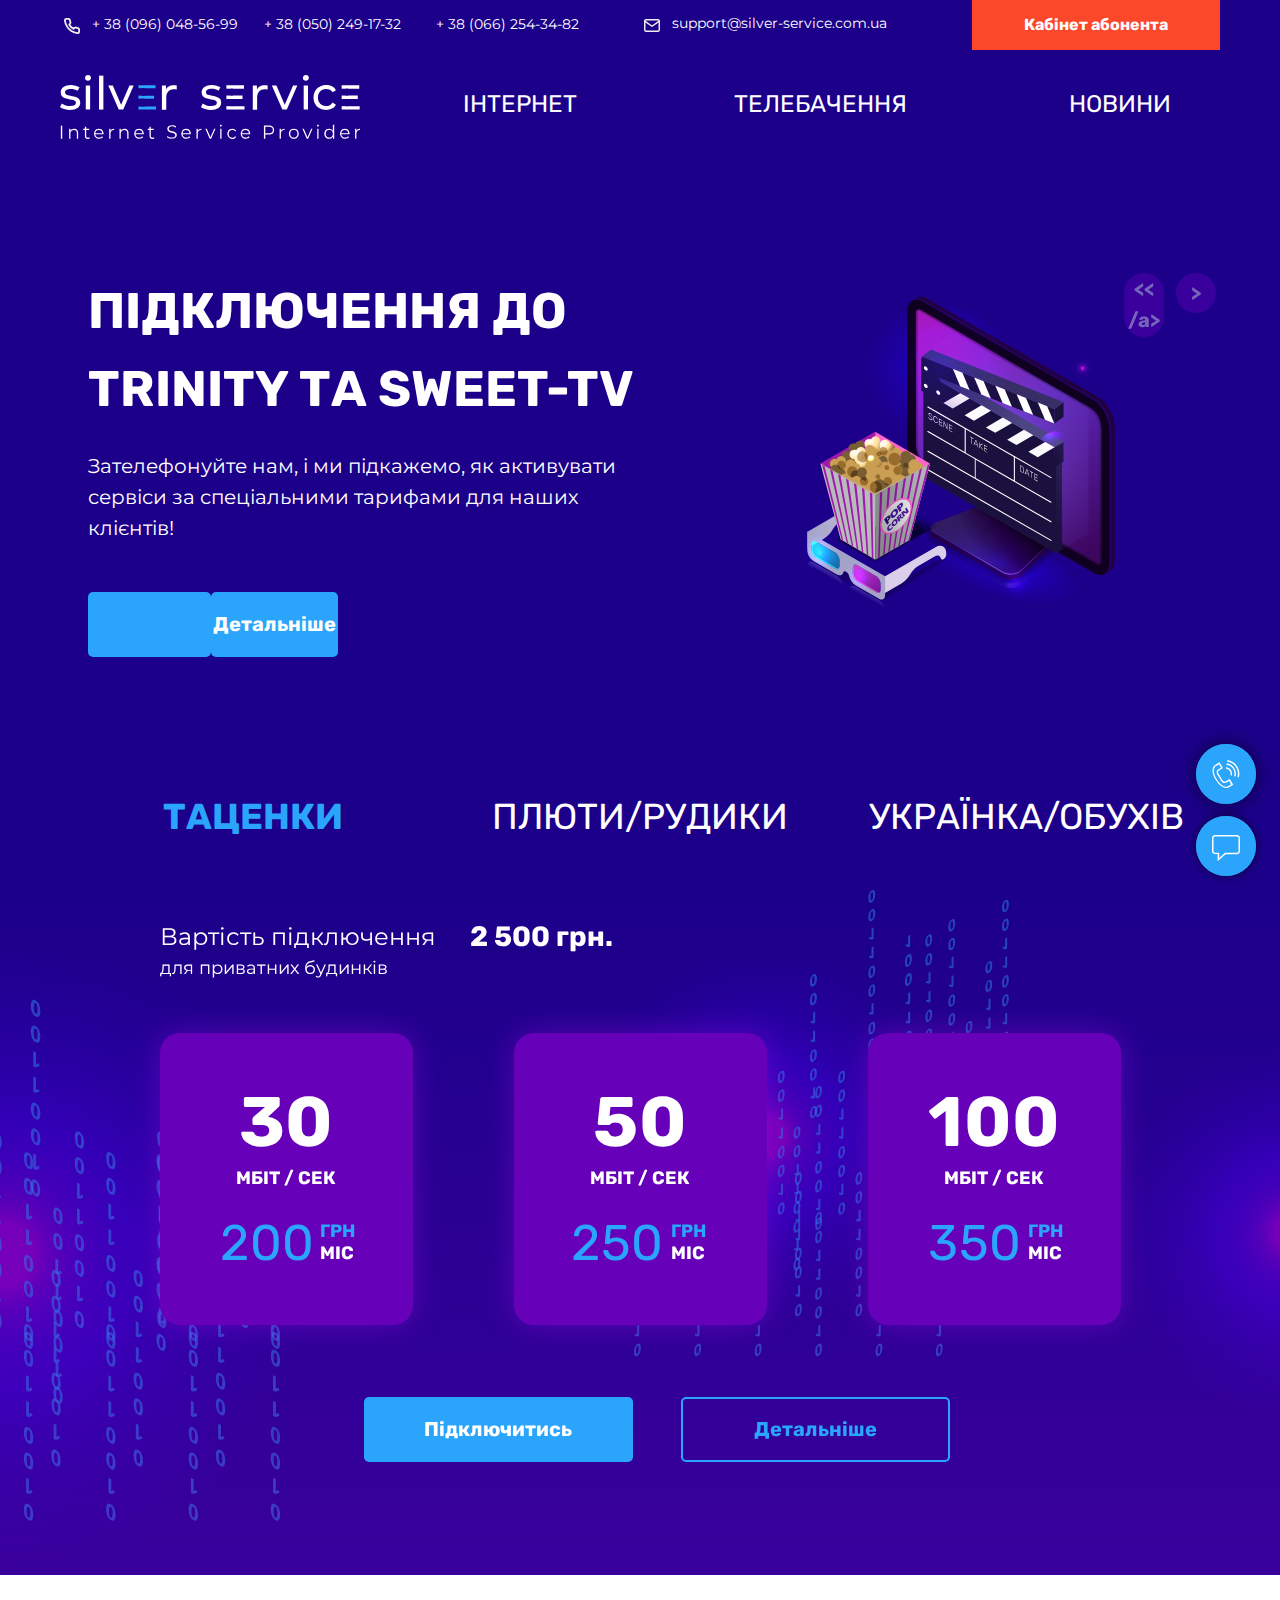
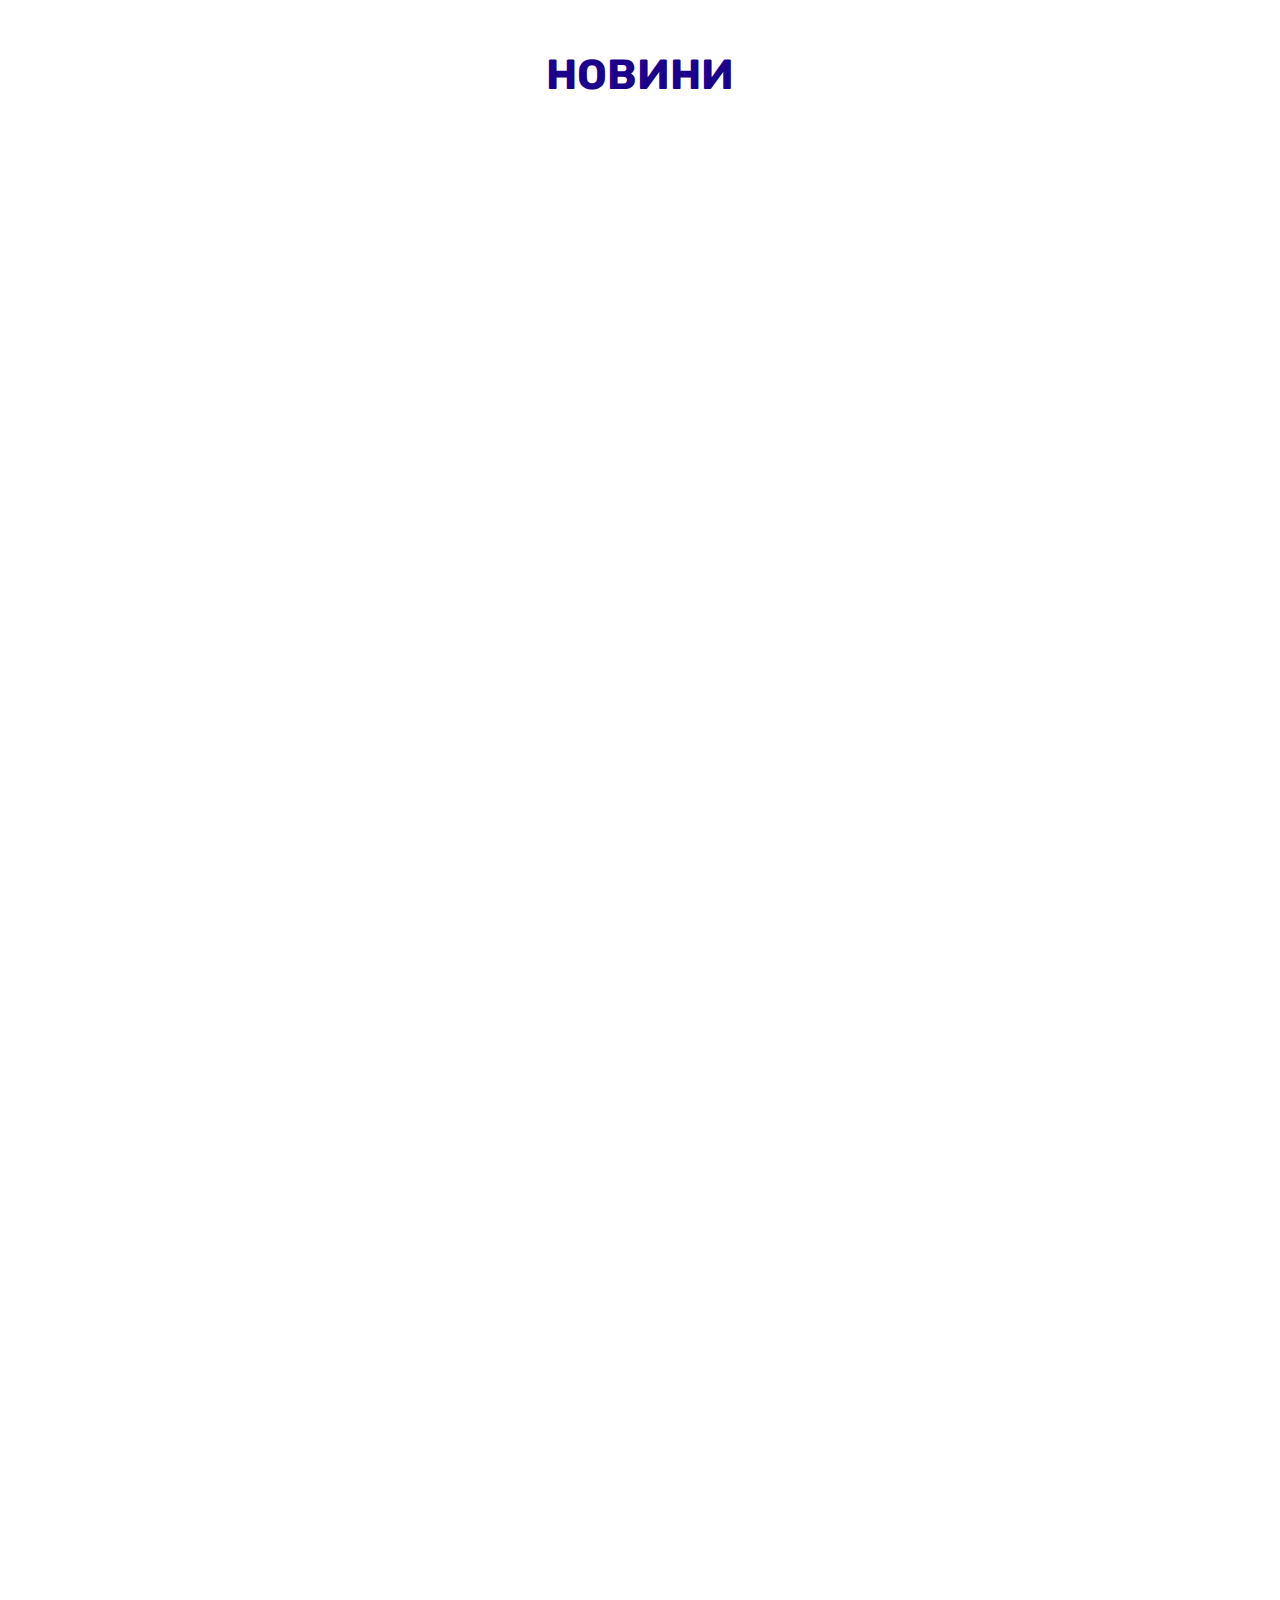
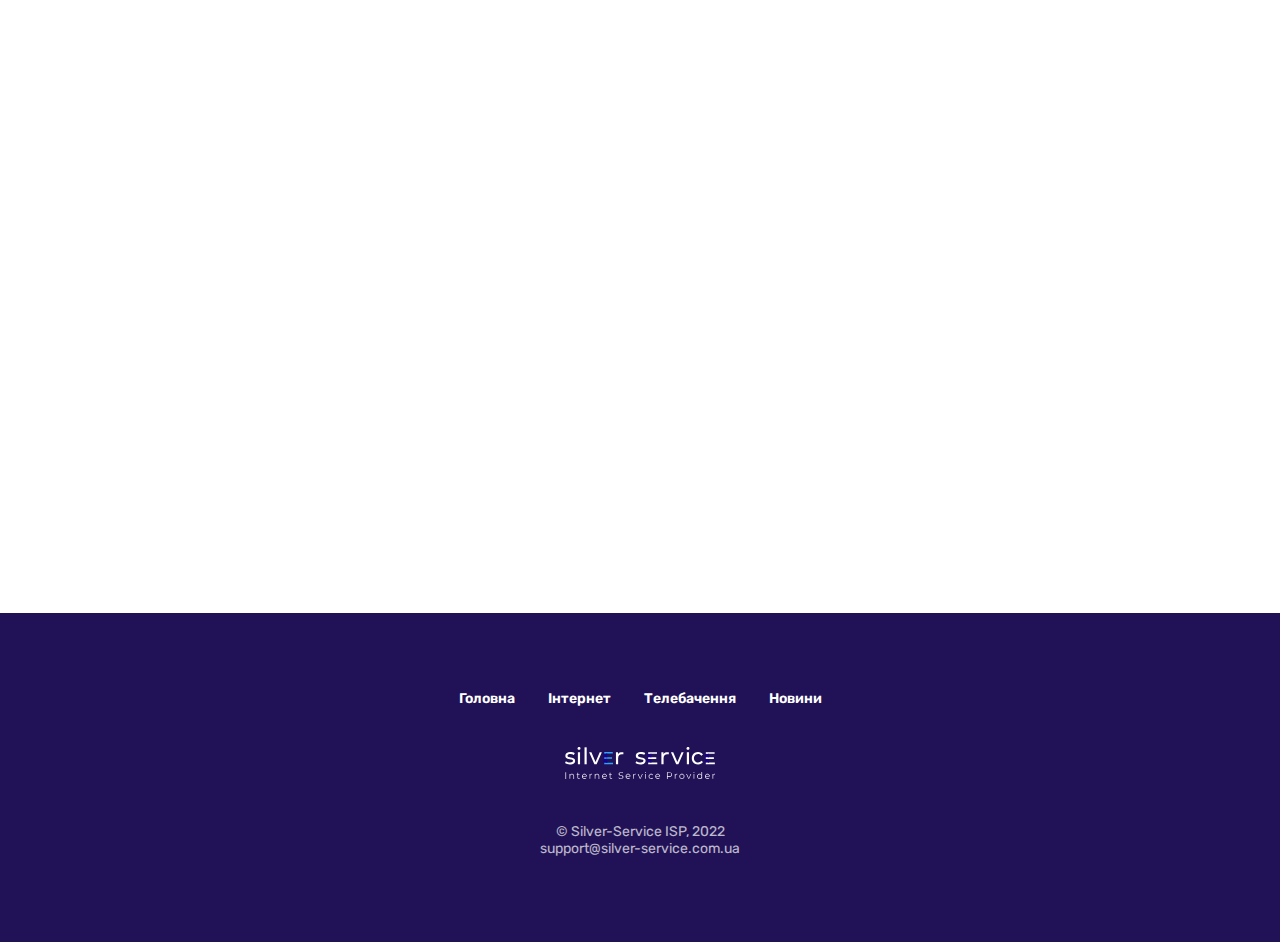
==== commit 07424aca: "ALT-SHIFT-F in every html, unpack from min, & 2022" ====
--- a/page8498206.html
+++ b/page8498206.html
@@ -2,5756 +2,6418 @@
 <html>
 
 <head>
-    <meta charset="utf-8" />
-    <meta http-equiv="Content-Type" content="text/html; charset=utf-8" />
-    <meta name="viewport" content="width=device-width, initial-scale=1.0" />
-    <!--metatextblock-->
-    <title>Головна</title>
-    <meta property="og:url" content="http://project1877229.tilda.ws" />
-    <meta property="og:title" content="Головна" />
-    <meta property="og:description" content="" />
-    <meta property="og:type" content="website" />
-    <meta property="og:image" content="images/tild3565-3937-4162-a237-366563643564__-__resize__504x__photo143449487857786c23bcb06b9.jpeg" />
-    <link rel="canonical" href="http://project1877229.tilda.ws">
-    <!--/metatextblock-->
-    <meta property="fb:app_id" content="257953674358265" />
-    <meta name="format-detection" content="telephone=no" />
-    <meta http-equiv="x-dns-prefetch-control" content="on">
-    <link rel="shortcut icon" href="images/tildafavicon.ico" type="image/x-icon" />
-    <!-- Assets -->
-    <link rel="stylesheet" href="css/tilda-grid-3.0.min.css" type="text/css" media="all" />
-    <link rel="stylesheet" href="css/tilda-blocks-2.12.css?t=1578411606" type="text/css" media="all" />
-    <link rel="stylesheet" href="css/tilda-animation-1.0.min.css" type="text/css" media="all" />
-    <link rel="stylesheet" href="css/tilda-slds-1.4.min.css" type="text/css" media="all" />
-    <link rel="stylesheet" href="css/tilda-zoom-2.0.min.css" type="text/css" media="all" />
-    <link rel="stylesheet" href="css/tilda-popup-1.1.min.css" type="text/css" media="all" />
-    <link rel="stylesheet" href="css/tilda-feed-1.0.min.css" type="text/css" media="all" />
-    <link rel="stylesheet" href="https://fonts.googleapis.com/css?family=Montserrat|Rubik:400,700&display=swap&subset=cyrillic" type="text/css" />
-    <script src="js/jquery-1.10.2.min.js"></script>
-    <script src="js/tilda-scripts-2.8.min.js"></script>
-    <script src="js/tilda-blocks-2.7.js?t=1578411606"></script>
-    <script src="js/lazyload-1.3.min.js" charset="utf-8"></script>
-    <script src="js/tilda-animation-1.0.min.js" charset="utf-8"></script>
-    <script src="js/tilda-slds-1.4.min.js" charset="utf-8"></script>
-    <script src="js/hammer.min.js" charset="utf-8"></script>
-    <script src="js/tilda-zoom-2.0.min.js" charset="utf-8"></script>
-    <script src="js/tilda-feed-1.0.min.js" charset="utf-8"></script>
-    <script src="js/tilda-forms-1.0.min.js" charset="utf-8"></script>
-    <script type="text/javascript">
-        window.dataLayer = window.dataLayer || [];
-    </script>
-    <script type="text/javascript">
-        if ((/bot|google|yandex|baidu|bing|msn|duckduckbot|teoma|slurp|crawler|spider|robot|crawling|facebook/i.test(navigator.userAgent)) === false && typeof(sessionStorage) != 'undefined' && sessionStorage.getItem('visited') !== 'y') {
-            var style = document.createElement('style');
-            style.type = 'text/css';
-            style.innerHTML = '@media screen and (min-width: 980px) {.t-records {opacity: 0;}.t-records_animated {-webkit-transition: opacity ease-in-out .2s;-moz-transition: opacity ease-in-out .2s;-o-transition: opacity ease-in-out .2s;transition: opacity ease-in-out .2s;}.t-records.t-records_visible {opacity: 1;}}';
-            document.getElementsByTagName('head')[0].appendChild(style);
-            $(document).ready(function() {
-                $('.t-records').addClass('t-records_animated');
-                setTimeout(function() {
-                    $('.t-records').addClass('t-records_visible');
-                    sessionStorage.setItem('visited', 'y');
-                }, 400);
-            });
-        }
-    </script>
+	<meta charset="utf-8" />
+	<meta http-equiv="Content-Type" content="text/html; charset=utf-8" />
+	<meta name="viewport" content="width=device-width, initial-scale=1.0" />
+	<!--metatextblock-->
+	<title>Головна</title>
+	<meta property="og:url" content="http://project1877229.tilda.ws" />
+	<meta property="og:title" content="Головна" />
+	<meta property="og:description" content="" />
+	<meta property="og:type" content="website" />
+	<meta property="og:image"
+		content="images/tild3565-3937-4162-a237-366563643564__-__resize__504x__photo143449487857786c23bcb06b9.jpeg" />
+	<link rel="canonical" href="http://project1877229.tilda.ws">
+	<!--/metatextblock-->
+	<meta property="fb:app_id" content="257953674358265" />
+	<meta name="format-detection" content="telephone=no" />
+	<meta http-equiv="x-dns-prefetch-control" content="on">
+	<link rel="shortcut icon" href="images/tildafavicon.ico" type="image/x-icon" />
+	<!-- Assets -->
+	<link rel="stylesheet" href="css/tilda-grid-3.0.min.css" type="text/css" media="all" />
+	<link rel="stylesheet" href="css/tilda-blocks-2.12.css?t=1578411606" type="text/css" media="all" />
+	<link rel="stylesheet" href="css/tilda-animation-1.0.min.css" type="text/css" media="all" />
+	<link rel="stylesheet" href="css/tilda-slds-1.4.min.css" type="text/css" media="all" />
+	<link rel="stylesheet" href="css/tilda-zoom-2.0.min.css" type="text/css" media="all" />
+	<link rel="stylesheet" href="css/tilda-popup-1.1.min.css" type="text/css" media="all" />
+	<link rel="stylesheet" href="css/tilda-feed-1.0.min.css" type="text/css" media="all" />
+	<link rel="stylesheet"
+		href="https://fonts.googleapis.com/css?family=Montserrat|Rubik:400,700&display=swap&subset=cyrillic"
+		type="text/css" />
+	<script src="js/jquery-1.10.2.min.js"></script>
+	<script src="js/tilda-scripts-2.8.min.js"></script>
+	<script src="js/tilda-blocks-2.7.js?t=1578411606"></script>
+	<script src="js/lazyload-1.3.min.js" charset="utf-8"></script>
+	<script src="js/tilda-animation-1.0.min.js" charset="utf-8"></script>
+	<script src="js/tilda-slds-1.4.min.js" charset="utf-8"></script>
+	<script src="js/hammer.min.js" charset="utf-8"></script>
+	<script src="js/tilda-zoom-2.0.min.js" charset="utf-8"></script>
+	<script src="js/tilda-feed-1.0.min.js" charset="utf-8"></script>
+	<script src="js/tilda-forms-1.0.min.js" charset="utf-8"></script>
+	<script type="text/javascript">
+		window.dataLayer = window.dataLayer || [];
+	</script>
+	<script type="text/javascript">
+		if ((/bot|google|yandex|baidu|bing|msn|duckduckbot|teoma|slurp|crawler|spider|robot|crawling|facebook/i.test(navigator.userAgent)) === false && typeof (sessionStorage) != 'undefined' && sessionStorage.getItem('visited') !== 'y') {
+			var style = document.createElement('style');
+			style.type = 'text/css';
+			style.innerHTML = '@media screen and (min-width: 980px) {.t-records {opacity: 0;}.t-records_animated {-webkit-transition: opacity ease-in-out .2s;-moz-transition: opacity ease-in-out .2s;-o-transition: opacity ease-in-out .2s;transition: opacity ease-in-out .2s;}.t-records.t-records_visible {opacity: 1;}}';
+			document.getElementsByTagName('head')[0].appendChild(style);
+			$(document).ready(function () {
+				$('.t-records').addClass('t-records_animated');
+				setTimeout(function () {
+					$('.t-records').addClass('t-records_visible');
+					sessionStorage.setItem('visited', 'y');
+				}, 400);
+			});
+		}
+	</script>
 </head>
 
 <body class="t-body" style="margin:0;">
-    <!--allrecords-->
-    <div id="allrecords" class="t-records" data-hook="blocks-collection-content-node" data-tilda-project-id="1877229" data-tilda-page-id="8498206" data-tilda-formskey="243329e633d4791a2cc7b2db73a82be6">
-        <!--header-->
-        <div id="t-header" class="t-records" data-hook="blocks-collection-content-node" data-tilda-project-id="1877229" data-tilda-page-id="8498579" data-tilda-formskey="243329e633d4791a2cc7b2db73a82be6">
-            <div id="rec147330664" class="r t-rec" style=" " data-animationappear="off" data-record-type="396">
-                <!-- T396 -->
-                <style>
-                    #rec147330664 .t396__artboard {
-                        height: 168px;
-                        background-color: #1c008a;
-                    }
-                    
-                    #rec147330664 .t396__filter {
-                        height: 168px;
-                    }
-                    
-                    #rec147330664 .t396__carrier {
-                        height: 168px;
-                        background-position: center center;
-                        background-attachment: scroll;
-                        background-size: cover;
-                        background-repeat: no-repeat;
-                    }
-                    
-                    @media screen and (max-width: 1199px) {
-                        #rec147330664 .t396__artboard {}
-                        #rec147330664 .t396__filter {}
-                        #rec147330664 .t396__carrier {
-                            background-attachment: scroll;
-                        }
-                    }
-                    
-                    @media screen and (max-width: 959px) {}
-                    
-                    @media screen and (max-width: 639px) {}
-                    
-                    @media screen and (max-width: 479px) {}
-                    
-                    #rec147330664 .tn-elem[data-elem-id="1575580127696"] {
-                        z-index: 5;
-                        top: 75px;
-                        left: calc(50% - 600px + 20px);
-                        width: 300px;
-                    }
-                    
-                    #rec147330664 .tn-elem[data-elem-id="1575580127696"] .tn-atom {
-                        background-position: center center;
-                        border-color: transparent;
-                        border-style: solid;
-                    }
-                    
-                    @media screen and (max-width: 1199px) {
-                        #rec147330664 .tn-elem[data-elem-id="1575580127696"] {
-                            top: 28px;
-                            left: calc(50% - 480px + 20px);
-                            width: 200px;
-                        }
-                    }
-                    
-                    @media screen and (max-width: 959px) {}
-                    
-                    @media screen and (max-width: 639px) {}
-                    
-                    @media screen and (max-width: 479px) {
-                        #rec147330664 .tn-elem[data-elem-id="1575580127696"] {
-                            top: 28px;
-                            left: calc(50% - 160px + 20px);
-                            width: 280px;
-                        }
-                    }
-                    
-                    #rec147330664 .tn-elem[data-elem-id="1576693805692"] {
-                        color: #ffffff;
-                        text-align: center;
-                        z-index: 4;
-                        top: 77px;
-                        left: calc(50% - 600px + 380px);
-                        width: 200px;
-                        height: 55px;
-                    }
-                    
-                    #rec147330664 .tn-elem[data-elem-id="1576693805692"] .tn-atom {
-                        color: #ffffff;
-                        font-size: 24px;
-                        font-family: 'Rubik', Arial, sans-serif;
-                        line-height: 1.55;
-                        font-weight: 400;
-                        border-width: 1px;
-                        border-radius: 30px;
-                        background-position: center center;
-                        border-color: transparent;
-                        border-style: solid;
-                        transition: background-color 0.2s ease-in-out, color 0.2s ease-in-out, border-color 0.2s ease-in-out;
-                    }
-                    
-                    #rec147330664 .tn-elem[data-elem-id="1576693805692"] .tn-atom:hover {
-                        color: #2ba4fb;
-                    }
-                    
-                    @media screen and (max-width: 1199px) {}
-                    
-                    @media screen and (max-width: 959px) {}
-                    
-                    @media screen and (max-width: 639px) {}
-                    
-                    @media screen and (max-width: 479px) {}
-                    
-                    #rec147330664 .tn-elem[data-elem-id="1576693866097"] {
-                        color: #ffffff;
-                        text-align: center;
-                        z-index: 2;
-                        top: 77px;
-                        left: calc(50% - 600px + 680px);
-                        width: 200px;
-                        height: 55px;
-                    }
-                    
-                    #rec147330664 .tn-elem[data-elem-id="1576693866097"] .tn-atom {
-                        color: #ffffff;
-                        font-size: 24px;
-                        font-family: 'Rubik', Arial, sans-serif;
-                        line-height: 1.55;
-                        font-weight: 400;
-                        border-width: 1px;
-                        border-radius: 30px;
-                        background-position: center center;
-                        border-color: transparent;
-                        border-style: solid;
-                        transition: background-color 0.2s ease-in-out, color 0.2s ease-in-out, border-color 0.2s ease-in-out;
-                    }
-                    
-                    #rec147330664 .tn-elem[data-elem-id="1576693866097"] .tn-atom:hover {
-                        color: #2ba4fb;
-                    }
-                    
-                    @media screen and (max-width: 1199px) {}
-                    
-                    @media screen and (max-width: 959px) {}
-                    
-                    @media screen and (max-width: 639px) {}
-                    
-                    @media screen and (max-width: 479px) {}
-                    
-                    #rec147330664 .tn-elem[data-elem-id="1576693891593"] {
-                        color: #ffffff;
-                        text-align: center;
-                        z-index: 1;
-                        top: 77px;
-                        left: calc(50% - 600px + 980px);
-                        width: 200px;
-                        height: 55px;
-                    }
-                    
-                    #rec147330664 .tn-elem[data-elem-id="1576693891593"] .tn-atom {
-                        color: #ffffff;
-                        font-size: 24px;
-                        font-family: 'Rubik', Arial, sans-serif;
-                        line-height: 1.55;
-                        font-weight: 400;
-                        border-width: 1px;
-                        border-radius: 30px;
-                        background-position: center center;
-                        border-color: transparent;
-                        border-style: solid;
-                        transition: background-color 0.2s ease-in-out, color 0.2s ease-in-out, border-color 0.2s ease-in-out;
-                    }
-                    
-                    #rec147330664 .tn-elem[data-elem-id="1576693891593"] .tn-atom:hover {
-                        color: #2ba4fb;
-                    }
-                    
-                    @media screen and (max-width: 1199px) {}
-                    
-                    @media screen and (max-width: 959px) {}
-                    
-                    @media screen and (max-width: 639px) {}
-                    
-                    @media screen and (max-width: 479px) {}
-                    
-                    #rec147330664 .tn-elem[data-elem-id="1578404969261"] {
-                        z-index: 6;
-                        top: 18px;
-                        left: calc(50% - 600px + 24px);
-                        width: 16px;
-                    }
-                    
-                    #rec147330664 .tn-elem[data-elem-id="1578404969261"] .tn-atom {
-                        background-position: center center;
-                        border-color: transparent;
-                        border-style: solid;
-                    }
-                    
-                    @media screen and (max-width: 1199px) {}
-                    
-                    @media screen and (max-width: 959px) {}
-                    
-                    @media screen and (max-width: 639px) {}
-                    
-                    @media screen and (max-width: 479px) {}
-                    
-                    #rec147330664 .tn-elem[data-elem-id="1578404969273"] {
-                        color: #ffffff;
-                        z-index: 7;
-                        top: 14px;
-                        left: calc(50% - 600px + 52px);
-                        width: 160px;
-                    }
-                    
-                    #rec147330664 .tn-elem[data-elem-id="1578404969273"] .tn-atom {
-                        color: #ffffff;
-                        font-size: 14px;
-                        font-family: 'Montserrat', Arial, sans-serif;
-                        line-height: 1.55;
-                        font-weight: 400;
-                        background-position: center center;
-                        border-color: transparent;
-                        border-style: solid;
-                    }
-                    
-                    @media screen and (max-width: 1199px) {}
-                    
-                    @media screen and (max-width: 959px) {}
-                    
-                    @media screen and (max-width: 639px) {}
-                    
-                    @media screen and (max-width: 479px) {}
-                    
-                    #rec147330664 .tn-elem[data-elem-id="1578404969281"] {
-                        z-index: 8;
-                        top: 19px;
-                        left: calc(50% - 600px + 604px);
-                        width: 16px;
-                    }
-                    
-                    #rec147330664 .tn-elem[data-elem-id="1578404969281"] .tn-atom {
-                        background-position: center center;
-                        border-color: transparent;
-                        border-style: solid;
-                    }
-                    
-                    @media screen and (max-width: 1199px) {}
-                    
-                    @media screen and (max-width: 959px) {}
-                    
-                    @media screen and (max-width: 639px) {}
-                    
-                    @media screen and (max-width: 479px) {}
-                    
-                    #rec147330664 .tn-elem[data-elem-id="1578404969293"] {
-                        color: #ffffff;
-                        z-index: 9;
-                        top: 13px;
-                        left: calc(50% - 600px + 632px);
-                        width: 230px;
-                    }
-                    
-                    #rec147330664 .tn-elem[data-elem-id="1578404969293"] .tn-atom {
-                        color: #ffffff;
-                        font-size: 14px;
-                        font-family: 'Montserrat', Arial, sans-serif;
-                        line-height: 1.55;
-                        font-weight: 400;
-                        background-position: center center;
-                        border-color: transparent;
-                        border-style: solid;
-                    }
-                    
-                    @media screen and (max-width: 1199px) {}
-                    
-                    @media screen and (max-width: 959px) {}
-                    
-                    @media screen and (max-width: 639px) {}
-                    
-                    @media screen and (max-width: 479px) {}
-                    
-                    #rec147330664 .tn-elem[data-elem-id="1578404969298"] {
-                        color: #ffffff;
-                        z-index: 10;
-                        top: 14px;
-                        left: calc(50% - 600px + 224px);
-                        width: 160px;
-                    }
-                    
-                    #rec147330664 .tn-elem[data-elem-id="1578404969298"] .tn-atom {
-                        color: #ffffff;
-                        font-size: 14px;
-                        font-family: 'Montserrat', Arial, sans-serif;
-                        line-height: 1.55;
-                        font-weight: 400;
-                        background-position: center center;
-                        border-color: transparent;
-                        border-style: solid;
-                    }
-                    
-                    @media screen and (max-width: 1199px) {}
-                    
-                    @media screen and (max-width: 959px) {}
-                    
-                    @media screen and (max-width: 639px) {}
-                    
-                    @media screen and (max-width: 479px) {}
-                    
-                    #rec147330664 .tn-elem[data-elem-id="1578404969304"] {
-                        color: #ffffff;
-                        z-index: 11;
-                        top: 14px;
-                        left: calc(50% - 600px + 396px);
-                        width: 160px;
-                    }
-                    
-                    #rec147330664 .tn-elem[data-elem-id="1578404969304"] .tn-atom {
-                        color: #ffffff;
-                        font-size: 14px;
-                        font-family: 'Montserrat', Arial, sans-serif;
-                        line-height: 1.55;
-                        font-weight: 400;
-                        background-position: center center;
-                        border-color: transparent;
-                        border-style: solid;
-                    }
-                    
-                    @media screen and (max-width: 1199px) {}
-                    
-                    @media screen and (max-width: 959px) {}
-                    
-                    @media screen and (max-width: 639px) {}
-                    
-                    @media screen and (max-width: 479px) {}
-                    
-                    #rec147330664 .tn-elem[data-elem-id="1578404969310"] {
-                        color: #ffffff;
-                        text-align: center;
-                        z-index: 12;
-                        top: 0px;
-                        left: calc(50% - 600px + 932px);
-                        width: 248px;
-                        height: 50px;
-                    }
-                    
-                    #rec147330664 .tn-elem[data-elem-id="1578404969310"] .tn-atom {
-                        color: #ffffff;
-                        font-size: 16px;
-                        font-family: 'Rubik', Arial, sans-serif;
-                        line-height: 1.55;
-                        font-weight: 700;
-                        border-width: 1px;
-                        border-radius: 0px;
-                        background-color: #fb482b;
-                        background-position: center center;
-                        border-color: transparent;
-                        border-style: solid;
-                        transition: background-color 0.2s ease-in-out, color 0.2s ease-in-out, border-color 0.2s ease-in-out;
-                    }
-                    
-                    #rec147330664 .tn-elem[data-elem-id="1578404969310"] .tn-atom:hover {
-                        background-color: #c41d00;
-                    }
-                    
-                    @media screen and (max-width: 1199px) {}
-                    
-                    @media screen and (max-width: 959px) {}
-                    
-                    @media screen and (max-width: 639px) {}
-                    
-                    @media screen and (max-width: 479px) {}
-                </style>
-                <div class='t396'>
-                    <div class="t396__artboard" data-artboard-recid="147330664" data-artboard-height="168" data-artboard-height_vh="" data-artboard-valign="center" data-artboard-ovrflw="">
-                        <div class="t396__carrier" data-artboard-recid="147330664"></div>
-                        <div class="t396__filter" data-artboard-recid="147330664"></div>
-                        <div class='t396__elem tn-elem tn-elem__1473306641575580127696' data-elem-id='1575580127696' data-elem-type='image' data-field-top-value="75" data-field-top-res-960-value="28" data-field-top-res-320-value="28" data-field-left-value="20" data-field-left-res-960-value="20" data-field-left-res-320-value="20" data-field-width-value="300" data-field-width-res-960-value="200" data-field-width-res-320-value="280" data-field-axisy-value="top" data-field-axisx-value="left" data-field-container-value="grid" data-field-topunits-value="" data-field-leftunits-value="" data-field-heightunits-value="" data-field-widthunits-value="">
-                            <a class='tn-atom' href=""> <img class='tn-atom__img t-img' data-original='images/tild3166-6231-4563-a464-386262303534__logo.svg' imgfield='tn_img_1575580127696'> </a>
-                        </div>
-                        <div class='t396__elem tn-elem tn-elem__1473306641576693805692' data-elem-id='1576693805692' data-elem-type='button' data-field-top-value="77" data-field-left-value="380" data-field-height-value="55" data-field-width-value="200" data-field-axisy-value="top" data-field-axisx-value="left" data-field-container-value="grid" data-field-topunits-value="" data-field-leftunits-value="" data-field-heightunits-value="" data-field-widthunits-value=""> <a class='tn-atom' href="page8498574.html">ІНТЕРНЕТ</a> </div>
-                        <div class='t396__elem tn-elem tn-elem__1473306641576693866097' data-elem-id='1576693866097' data-elem-type='button' data-field-top-value="77" data-field-left-value="680" data-field-height-value="55" data-field-width-value="200" data-field-axisy-value="top" data-field-axisx-value="left" data-field-container-value="grid" data-field-topunits-value="" data-field-leftunits-value="" data-field-heightunits-value="" data-field-widthunits-value=""> <a class='tn-atom' href="page8629852.html">ТЕЛЕБАЧЕННЯ</a> </div>
-                        <div class='t396__elem tn-elem tn-elem__1473306641576693891593' data-elem-id='1576693891593' data-elem-type='button' data-field-top-value="77" data-field-left-value="980" data-field-height-value="55" data-field-width-value="200" data-field-axisy-value="top" data-field-axisx-value="left" data-field-container-value="grid" data-field-topunits-value="" data-field-leftunits-value="" data-field-heightunits-value="" data-field-widthunits-value=""> <a class='tn-atom' href="page8629856.html">НОВИНИ</a> </div>
-                        <div class='t396__elem tn-elem tn-elem__1473306641578404969261' data-elem-id='1578404969261' data-elem-type='image' data-field-top-value="18" data-field-left-value="24" data-field-width-value="16" data-field-axisy-value="top" data-field-axisx-value="left" data-field-container-value="grid" data-field-topunits-value="" data-field-leftunits-value="" data-field-heightunits-value="" data-field-widthunits-value="">
-                            <div class='tn-atom'> <img class='tn-atom__img t-img' data-original='images/tild3439-3432-4539-a363-653532376530__phone.svg' imgfield='tn_img_1578404969261'> </div>
-                        </div>
-                        <div class='t396__elem tn-elem tn-elem__1473306641578404969273' data-elem-id='1578404969273' data-elem-type='text' data-field-top-value="14" data-field-left-value="52" data-field-width-value="160" data-field-axisy-value="top" data-field-axisx-value="left" data-field-container-value="grid" data-field-topunits-value="" data-field-leftunits-value="" data-field-heightunits-value="" data-field-widthunits-value="">
-                            <div class='tn-atom' field='tn_text_1578404969273'>+ 38 (096) 048-56-99</div>
-                        </div>
-                        <div class='t396__elem tn-elem tn-elem__1473306641578404969281' data-elem-id='1578404969281' data-elem-type='image' data-field-top-value="19" data-field-left-value="604" data-field-width-value="16" data-field-axisy-value="top" data-field-axisx-value="left" data-field-container-value="grid" data-field-topunits-value="" data-field-leftunits-value="" data-field-heightunits-value="" data-field-widthunits-value="">
-                            <div class='tn-atom'> <img class='tn-atom__img t-img' data-original='images/tild3363-3438-4462-a466-366363633632__mail.svg' imgfield='tn_img_1578404969281'> </div>
-                        </div>
-                        <div class='t396__elem tn-elem tn-elem__1473306641578404969293' data-elem-id='1578404969293' data-elem-type='text' data-field-top-value="13" data-field-left-value="632" data-field-width-value="230" data-field-axisy-value="top" data-field-axisx-value="left" data-field-container-value="grid" data-field-topunits-value="" data-field-leftunits-value="" data-field-heightunits-value="" data-field-widthunits-value=""> <a class='tn-atom' href="support@silver-service.com.ua" target="_blank">support@silver-service.com.ua</a> </div>
-                        <div class='t396__elem tn-elem tn-elem__1473306641578404969298' data-elem-id='1578404969298' data-elem-type='text' data-field-top-value="14" data-field-left-value="224" data-field-width-value="160" data-field-axisy-value="top" data-field-axisx-value="left" data-field-container-value="grid" data-field-topunits-value="" data-field-leftunits-value="" data-field-heightunits-value="" data-field-widthunits-value="">
-                            <div class='tn-atom' field='tn_text_1578404969298'>+ 38 (050) 249-17-32</div>
-                        </div>
-                        <div class='t396__elem tn-elem tn-elem__1473306641578404969304' data-elem-id='1578404969304' data-elem-type='text' data-field-top-value="14" data-field-left-value="396" data-field-width-value="160" data-field-axisy-value="top" data-field-axisx-value="left" data-field-container-value="grid" data-field-topunits-value="" data-field-leftunits-value="" data-field-heightunits-value="" data-field-widthunits-value="">
-                            <div class='tn-atom' field='tn_text_1578404969304'>+ 38 (066) 254-34-82</div>
-                        </div>
-                        <div class='t396__elem tn-elem tn-elem__1473306641578404969310' data-elem-id='1578404969310' data-elem-type='button' data-field-top-value="0" data-field-left-value="932" data-field-height-value="50" data-field-width-value="248" data-field-axisy-value="top" data-field-axisx-value="left" data-field-container-value="grid" data-field-topunits-value="" data-field-leftunits-value="" data-field-heightunits-value="" data-field-widthunits-value=""> <a href="http://91.220.106.12:7979/publicbill/?&N=Client" <div class='tn-atom'>Кабінет абонента</div></a> </div>
-                    </div>
-                </div>
-                <script>
-                    $(document).ready(function() {
-                        t396_init('147330664');
-                    });
-                </script>
-                <!-- /T396 -->
-            </div>
-        </div>
-        <!--/header-->
-        <div id="rec149442898" class="r t-rec" style=" " data-animationappear="off" data-record-type="396">
-            <!-- T396 -->
-            <style>
-                #rec149442898 .t396__artboard {
-                    height: 490px;
-                    background-color: #1c008a;
-                }
-                
-                #rec149442898 .t396__filter {
-                    height: 490px;
-                }
-                
-                #rec149442898 .t396__carrier {
-                    height: 490px;
-                    background-position: center center;
-                    background-attachment: scroll;
-                    background-size: cover;
-                    background-repeat: no-repeat;
-                }
-                
-                @media screen and (max-width: 1199px) {
-                    #rec149442898 .t396__artboard {}
-                    #rec149442898 .t396__filter {}
-                    #rec149442898 .t396__carrier {
-                        background-attachment: scroll;
-                    }
-                }
-                
-                @media screen and (max-width: 959px) {}
-                
-                @media screen and (max-width: 639px) {}
-                
-                @media screen and (max-width: 479px) {}
-                
-                #rec149442898 .tn-elem[data-elem-id="1576423283520"] {
-                    z-index: 1;
-                    top: 81px;
-                    left: calc(50% - 600px + 0px);
-                    width: 1200px;
-                    height: 550px;
-                }
-                
-                #rec149442898 .tn-elem[data-elem-id="1576423283520"] .tn-atom {
-                    background-position: center center;
-                    border-color: transparent;
-                    border-style: solid;
-                }
-                
-                @media screen and (max-width: 1199px) {}
-                
-                @media screen and (max-width: 959px) {}
-                
-                @media screen and (max-width: 639px) {}
-                
-                @media screen and (max-width: 479px) {}
-                
-                #rec149442898 .tn-elem[data-elem-id="1578411361513"] {
-                    color: #ffffff;
-                    text-align: center;
-                    z-index: 2;
-                    top: 105px;
-                    left: calc(50% - 600px + 1136px);
-                    width: 40px;
-                    height: 40px;
-                }
-                
-                #rec149442898 .tn-elem[data-elem-id="1578411361513"] .tn-atom {
-                    color: #ffffff;
-                    font-size: 20px;
-                    font-family: 'Rubik', Arial, sans-serif;
-                    line-height: 1.55;
-                    font-weight: 700;
-                    border-width: 1px;
-                    border-radius: 30px;
-                    opacity: 0.4;
-                    background-color: #6600b9;
-                    background-position: center center;
-                    border-color: transparent;
-                    border-style: solid;
-                    transition: background-color 0.2s ease-in-out, color 0.2s ease-in-out, border-color 0.2s ease-in-out;
-                }
-                
-                @media screen and (max-width: 1199px) {}
-                
-                @media screen and (max-width: 959px) {}
-                
-                @media screen and (max-width: 639px) {}
-                
-                @media screen and (max-width: 479px) {}
-                
-                #rec149442898 .tn-elem[data-elem-id="1578411439933"] {
-                    color: #ffffff;
-                    text-align: center;
-                    z-index: 3;
-                    top: 105px;
-                    left: calc(50% - 600px + 1084px);
-                    width: 40px;
-                    height: 40px;
-                }
-                
-                #rec149442898 .tn-elem[data-elem-id="1578411439933"] .tn-atom {
-                    color: #ffffff;
-                    font-size: 20px;
-                    font-family: 'Rubik', Arial, sans-serif;
-                    line-height: 1.55;
-                    font-weight: 700;
-                    border-width: 1px;
-                    border-radius: 30px;
-                    opacity: 0.4;
-                    background-color: #6600b9;
-                    background-position: center center;
-                    border-color: transparent;
-                    border-style: solid;
-                    transition: background-color 0.2s ease-in-out, color 0.2s ease-in-out, border-color 0.2s ease-in-out;
-                }
-                
-                @media screen and (max-width: 1199px) {}
-                
-                @media screen and (max-width: 959px) {}
-                
-                @media screen and (max-width: 639px) {}
-                
-                @media screen and (max-width: 479px) {}
-            </style>
-            <div class='t396'>
-                <div class="t396__artboard" data-artboard-recid="149442898" data-artboard-height="490" data-artboard-height_vh="" data-artboard-valign="center" data-artboard-ovrflw="">
-                    <div class="t396__carrier" data-artboard-recid="149442898"></div>
-                    <div class="t396__filter" data-artboard-recid="149442898"></div>
-                    <div class='t396__elem tn-elem tn-elem__1494428981576423283520' data-elem-id='1576423283520' data-elem-type='shape' data-field-top-value="81" data-field-left-value="0" data-field-height-value="550" data-field-width-value="1200" data-field-axisy-value="top" data-field-axisx-value="left" data-field-container-value="grid" data-field-topunits-value="" data-field-leftunits-value="" data-field-heightunits-value="" data-field-widthunits-value="">
-                        <div class='tn-atom'> </div>
-                    </div>
-                    <div class='t396__elem tn-elem tn-elem__1494428981578411361513' data-elem-id='1578411361513' data-elem-type='button' data-field-top-value="105" data-field-left-value="1136" data-field-height-value="40" data-field-width-value="40" data-field-axisy-value="top" data-field-axisx-value="left" data-field-container-value="grid" data-field-topunits-value="" data-field-leftunits-value="" data-field-heightunits-value="" data-field-widthunits-value=""> <a class='tn-atom' href="#slider_right">></a> </div>
-                    <div class='t396__elem tn-elem tn-elem__1494428981578411439933' data-elem-id='1578411439933' data-elem-type='button' data-field-top-value="105" data-field-left-value="1084" data-field-height-value="40" data-field-width-value="40" data-field-axisy-value="top" data-field-axisx-value="left" data-field-container-value="grid" data-field-topunits-value="" data-field-leftunits-value="" data-field-heightunits-value="" data-field-widthunits-value="">
-                        <a class='tn-atom' href="#slider_left">
-                            <</a>
-                    </div>
-                </div>
-            </div>
-            <script>
-                $(document).ready(function() {
-                    t396_init('149442898');
-                });
-            </script>
-            <!-- /T396 -->
-        </div>
-        <div id="rec149499066" class="r t-rec" style=" " data-animationappear="off" data-record-type="396">
-            <!-- T396 -->
-            <style>
-                #rec149499066 .t396__artboard {
-                    height: 490px;
-                    background-color: #1C008A;
-                }
-                
-                #rec149499066 .t396__filter {
-                    height: 490px;
-                }
-                
-                #rec149499066 .t396__carrier {
-                    height: 490px;
-                    background-position: center center;
-                    background-attachment: scroll;
-                    background-size: cover;
-                    background-repeat: no-repeat;
-                }
-                
-                @media screen and (max-width: 1199px) {
-                    #rec149499066 .t396__artboard {}
-                    #rec149499066 .t396__filter {}
-                    #rec149499066 .t396__carrier {
-                        background-attachment: scroll;
-                    }
-                }
-                
-                @media screen and (max-width: 959px) {
-                    #rec149499066 .t396__artboard {
-                        height: 772px;
-                    }
-                    #rec149499066 .t396__filter {
-                        height: 772px;
-                    }
-                    #rec149499066 .t396__carrier {
-                        height: 772px;
-                    }
-                }
-                
-                @media screen and (max-width: 639px) {
-                    #rec149499066 .t396__artboard {
-                        height: 724px;
-                    }
-                    #rec149499066 .t396__filter {
-                        height: 724px;
-                    }
-                    #rec149499066 .t396__carrier {
-                        height: 724px;
-                    }
-                }
-                
-                @media screen and (max-width: 479px) {
-                    #rec149499066 .t396__artboard {
-                        height: 648px;
-                    }
-                    #rec149499066 .t396__filter {
-                        height: 648px;
-                    }
-                    #rec149499066 .t396__carrier {
-                        height: 648px;
-                    }
-                }
-                
-                #rec149499066 .tn-elem[data-elem-id="1576692817430"] {
-                    color: #ffffff;
-                    text-align: center;
-                    z-index: 5;
-                    top: 343px;
-                    left: 48px;
-                    width: 250px;
-                    height: 65px;
-                }
-                
-                #rec149499066 .tn-elem[data-elem-id="1576692817430"] .tn-atom {
-                    color: #ffffff;
-                    font-size: 20px;
-                    font-family: 'Rubik', Arial, sans-serif;
-                    line-height: 1.55;
-                    font-weight: 700;
-                    border-width: 2px;
-                    border-radius: 5px;
-                    background-color: #2ba4fb;
-                    background-position: center center;
-                    border-color: transparent;
-                    border-style: solid;
-                    transition: background-color 0.2s ease-in-out, color 0.2s ease-in-out, border-color 0.2s ease-in-out;
-                }
-                
-                #rec149499066 .tn-elem[data-elem-id="1576692817430"] .tn-atom:hover {
-                    background-color: #6600b9;
-                    color: #ffffff;
-                }
-                
-                @media screen and (max-width: 1199px) {}
-                
-                @media screen and (max-width: 959px) {
-                    #rec149499066 .tn-elem[data-elem-id="1576692817430"] {
-                        top: 675px;
-                        left: 24px;
-                    }
-                }
-                
-                @media screen and (max-width: 639px) {
-                    #rec149499066 .tn-elem[data-elem-id="1576692817430"] {
-                        top: 625px;
-                        left: 24px;
-                    }
-                }
-                
-                @media screen and (max-width: 479px) {
-                    #rec149499066 .tn-elem[data-elem-id="1576692817430"] {
-                        top: 545px;
-                        left: 12px;
-                    }
-                }
-                
-                #rec149499066 .tn-elem[data-elem-id="1578065264593"] {
-                    color: #ffffff;
-                    z-index: 6;
-                    top: 24px;
-                    left: 48px;
-                    width: 560px;
-                }
-                
-                #rec149499066 .tn-elem[data-elem-id="1578065264593"] .tn-atom {
-                    color: #ffffff;
-                    font-size: 50px;
-                    font-family: 'Rubik', Arial, sans-serif;
-                    line-height: 1.55;
-                    font-weight: 700;
-                    background-position: center center;
-                    border-color: transparent;
-                    border-style: solid;
-                }
-                
-                @media screen and (max-width: 1199px) {}
-                
-                @media screen and (max-width: 959px) {
-                    #rec149499066 .tn-elem[data-elem-id="1578065264593"] {
-                        top: 356px;
-                        left: 24px;
-                    }
-                }
-                
-                @media screen and (max-width: 639px) {
-                    #rec149499066 .tn-elem[data-elem-id="1578065264593"] {
-                        top: 356px;
-                        left: 24px;
-                        width: 440px;
-                    }
-                    #rec149499066 .tn-elem[data-elem-id="1578065264593"] .tn-atom {
-                        font-size: 40px;
-                    }
-                }
-                
-                @media screen and (max-width: 479px) {
-                    #rec149499066 .tn-elem[data-elem-id="1578065264593"] {
-                        top: 245px;
-                        left: 12px;
-                        width: 286px;
-                    }
-                    #rec149499066 .tn-elem[data-elem-id="1578065264593"] .tn-atom {
-                        font-size: 36px;
-                    }
-                }
-                
-                #rec149499066 .tn-elem[data-elem-id="1578065332938"] {
-                    color: #ffffff;
-                    z-index: 7;
-                    top: 202px;
-                    left: 48px;
-                    width: 560px;
-                }
-                
-                #rec149499066 .tn-elem[data-elem-id="1578065332938"] .tn-atom {
-                    color: #ffffff;
-                    font-size: 20px;
-                    font-family: 'Montserrat', Arial, sans-serif;
-                    line-height: 1.55;
-                    font-weight: 400;
-                    background-position: center center;
-                    border-color: transparent;
-                    border-style: solid;
-                }
-                
-                @media screen and (max-width: 1199px) {}
-                
-                @media screen and (max-width: 959px) {
-                    #rec149499066 .tn-elem[data-elem-id="1578065332938"] {
-                        top: 534px;
-                        left: 24px;
-                    }
-                }
-                
-                @media screen and (max-width: 639px) {
-                    #rec149499066 .tn-elem[data-elem-id="1578065332938"] {
-                        top: 504px;
-                        left: 24px;
-                        width: 430px;
-                    }
-                    #rec149499066 .tn-elem[data-elem-id="1578065332938"] .tn-atom {
-                        font-size: 16px;
-                    }
-                }
-                
-                @media screen and (max-width: 479px) {
-                    #rec149499066 .tn-elem[data-elem-id="1578065332938"] {
-                        top: 423px;
-                        left: 10px;
-                        width: 280px;
-                    }
-                }
-                
-                #rec149499066 .tn-elem[data-elem-id="1578065553481"] {
-                    z-index: 4;
-                    top: 25px;
-                    left: 680px;
-                    width: 440px;
-                }
-                
-                #rec149499066 .tn-elem[data-elem-id="1578065553481"] .tn-atom {
-                    background-position: center center;
-                    border-color: transparent;
-                    border-style: solid;
-                }
-                
-                @media screen and (max-width: 1199px) {
-                    #rec149499066 .tn-elem[data-elem-id="1578065553481"] {
-                        top: 25px;
-                        left: 542px;
-                    }
-                }
-                
-                @media screen and (max-width: 959px) {
-                    #rec149499066 .tn-elem[data-elem-id="1578065553481"] {
-                        top: 5px;
-                        left: 180px;
-                    }
-                }
-                
-                @media screen and (max-width: 639px) {
-                    #rec149499066 .tn-elem[data-elem-id="1578065553481"] {
-                        top: 5px;
-                        left: 20px;
-                    }
-                }
-                
-                @media screen and (max-width: 479px) {
-                    #rec149499066 .tn-elem[data-elem-id="1578065553481"] {
-                        top: 5px;
-                        left: 10px;
-                        width: 280px;
-                    }
-                }
-            </style>
-            <div class='t396'>
-                <div class="t396__artboard" data-artboard-recid="149499066" data-artboard-height="490" data-artboard-height-res-640="772" data-artboard-height-res-480="724" data-artboard-height-res-320="648" data-artboard-height_vh="" data-artboard-valign="center" data-artboard-ovrflw="">
-                    <div class="t396__carrier" data-artboard-recid="149499066"></div>
-                    <div class="t396__filter" data-artboard-recid="149499066"></div>
-                    <div class='t396__elem tn-elem tn-elem__1494990661576692817430' data-elem-id='1576692817430' data-elem-type='button' data-field-top-value="343" data-field-top-res-640-value="675" data-field-top-res-480-value="625" data-field-top-res-320-value="545" data-field-left-value="48" data-field-left-res-640-value="24" data-field-left-res-480-value="24" data-field-left-res-320-value="12" data-field-height-value="65" data-field-width-value="250" data-field-axisy-value="top" data-field-axisx-value="left" data-field-container-value="window" data-field-topunits-value="" data-field-leftunits-value="" data-field-heightunits-value="" data-field-widthunits-value=""> <a class='tn-atom' href="page8629852.html">Детальніше</a> </div>
-                    <div class='t396__elem tn-elem tn-elem__1494990661578065264593' data-elem-id='1578065264593' data-elem-type='text' data-field-top-value="24" data-field-top-res-640-value="356" data-field-top-res-480-value="356" data-field-top-res-320-value="245" data-field-left-value="48" data-field-left-res-640-value="24" data-field-left-res-480-value="24" data-field-left-res-320-value="12" data-field-width-value="560" data-field-width-res-480-value="440" data-field-width-res-320-value="286" data-field-axisy-value="top" data-field-axisx-value="left" data-field-container-value="window" data-field-topunits-value="" data-field-leftunits-value="" data-field-heightunits-value="" data-field-widthunits-value="">
-                        <div class='tn-atom' field='tn_text_1578065264593'>ПІДКЛЮЧЕННЯ ДО TRINITY ТА SWEET-TV</div>
-                    </div>
-                    <div class='t396__elem tn-elem tn-elem__1494990661578065332938' data-elem-id='1578065332938' data-elem-type='text' data-field-top-value="202" data-field-top-res-640-value="534" data-field-top-res-480-value="504" data-field-top-res-320-value="423" data-field-left-value="48" data-field-left-res-640-value="24" data-field-left-res-480-value="24" data-field-left-res-320-value="10" data-field-width-value="560" data-field-width-res-480-value="430" data-field-width-res-320-value="280" data-field-axisy-value="top" data-field-axisx-value="left" data-field-container-value="window" data-field-topunits-value="" data-field-leftunits-value="" data-field-heightunits-value="" data-field-widthunits-value="">
-                        <div class='tn-atom' field='tn_text_1578065332938'>Зателефонуйте нам, і ми підкажемо, як активувати сервіси за спеціальними тарифами для наших клієнтів!</div>
-                    </div>
-                    <div class='t396__elem tn-elem tn-elem__1494990661578065553481' data-elem-id='1578065553481' data-elem-type='image' data-field-top-value="25" data-field-top-res-960-value="25" data-field-top-res-640-value="5" data-field-top-res-480-value="5" data-field-top-res-320-value="5" data-field-left-value="680" data-field-left-res-960-value="542" data-field-left-res-640-value="180" data-field-left-res-480-value="20" data-field-left-res-320-value="10" data-field-width-value="440" data-field-width-res-320-value="280" data-field-axisy-value="top" data-field-axisx-value="left" data-field-container-value="window" data-field-topunits-value="" data-field-leftunits-value="" data-field-heightunits-value="" data-field-widthunits-value="">
-                        <div class='tn-atom'> <img class='tn-atom__img t-img' data-original='images/tild6336-3039-4363-a165-613037383131__illustration.svg' imgfield='tn_img_1578065553481'> </div>
-                    </div>
-                </div>
-            </div>
-            <script>
-                $(document).ready(function() {
-                    t396_init('149499066');
-                });
-            </script>
-            <!-- /T396 -->
-        </div>
-        <div id="rec153305418" class="r t-rec" style=" " data-animationappear="off" data-record-type="396">
-            <!-- T396 -->
-            <style>
-                #rec153305418 .t396__artboard {
-                    height: 490px;
-                    background-color: #1C008A;
-                }
-                
-                #rec153305418 .t396__filter {
-                    height: 490px;
-                }
-                
-                #rec153305418 .t396__carrier {
-                    height: 490px;
-                    background-position: center center;
-                    background-attachment: scroll;
-                    background-size: cover;
-                    background-repeat: no-repeat;
-                }
-                
-                @media screen and (max-width: 1199px) {
-                    #rec153305418 .t396__artboard {}
-                    #rec153305418 .t396__filter {}
-                    #rec153305418 .t396__carrier {
-                        background-attachment: scroll;
-                    }
-                }
-                
-                @media screen and (max-width: 959px) {
-                    #rec153305418 .t396__artboard {
-                        height: 772px;
-                    }
-                    #rec153305418 .t396__filter {
-                        height: 772px;
-                    }
-                    #rec153305418 .t396__carrier {
-                        height: 772px;
-                    }
-                }
-                
-                @media screen and (max-width: 639px) {
-                    #rec153305418 .t396__artboard {
-                        height: 724px;
-                    }
-                    #rec153305418 .t396__filter {
-                        height: 724px;
-                    }
-                    #rec153305418 .t396__carrier {
-                        height: 724px;
-                    }
-                }
-                
-                @media screen and (max-width: 479px) {
-                    #rec153305418 .t396__artboard {
-                        height: 648px;
-                    }
-                    #rec153305418 .t396__filter {
-                        height: 648px;
-                    }
-                    #rec153305418 .t396__carrier {
-                        height: 648px;
-                    }
-                }
-                
-                #rec153305418 .tn-elem[data-elem-id="1576692817430"] {
-                    color: #ffffff;
-                    text-align: center;
-                    z-index: 5;
-                    top: 343px;
-                    left: 48px;
-                    width: 330px;
-                    height: 65px;
-                }
-                
-                #rec153305418 .tn-elem[data-elem-id="1576692817430"] .tn-atom {
-                    color: #ffffff;
-                    font-size: 20px;
-                    font-family: 'Rubik', Arial, sans-serif;
-                    line-height: 1.55;
-                    font-weight: 700;
-                    border-width: 2px;
-                    border-radius: 5px;
-                    background-color: #2ba4fb;
-                    background-position: center center;
-                    border-color: transparent;
-                    border-style: solid;
-                    transition: background-color 0.2s ease-in-out, color 0.2s ease-in-out, border-color 0.2s ease-in-out;
-                }
-                
-                #rec153305418 .tn-elem[data-elem-id="1576692817430"] .tn-atom:hover {
-                    background-color: #6600b9;
-                    color: #ffffff;
-                }
-                
-                @media screen and (max-width: 1199px) {}
-                
-                @media screen and (max-width: 959px) {
-                    #rec153305418 .tn-elem[data-elem-id="1576692817430"] {
-                        top: 675px;
-                        left: 24px;
-                    }
-                }
-                
-                @media screen and (max-width: 639px) {
-                    #rec153305418 .tn-elem[data-elem-id="1576692817430"] {
-                        top: 625px;
-                        left: 24px;
-                    }
-                }
-                
-                @media screen and (max-width: 479px) {
-                    #rec153305418 .tn-elem[data-elem-id="1576692817430"] {
-                        top: 545px;
-                        left: 12px;
-                        width: 290px;
-                        height: 65px;
-                    }
-                }
-                
-                #rec153305418 .tn-elem[data-elem-id="1578065264593"] {
-                    color: #ffffff;
-                    z-index: 6;
-                    top: 24px;
-                    left: 48px;
-                    width: 560px;
-                }
-                
-                #rec153305418 .tn-elem[data-elem-id="1578065264593"] .tn-atom {
-                    color: #ffffff;
-                    font-size: 50px;
-                    font-family: 'Rubik', Arial, sans-serif;
-                    line-height: 1.55;
-                    font-weight: 700;
-                    background-position: center center;
-                    border-color: transparent;
-                    border-style: solid;
-                }
-                
-                @media screen and (max-width: 1199px) {}
-                
-                @media screen and (max-width: 959px) {
-                    #rec153305418 .tn-elem[data-elem-id="1578065264593"] {
-                        top: 356px;
-                        left: 24px;
-                    }
-                }
-                
-                @media screen and (max-width: 639px) {
-                    #rec153305418 .tn-elem[data-elem-id="1578065264593"] {
-                        top: 356px;
-                        left: 24px;
-                        width: 440px;
-                    }
-                    #rec153305418 .tn-elem[data-elem-id="1578065264593"] .tn-atom {
-                        font-size: 40px;
-                    }
-                }
-                
-                @media screen and (max-width: 479px) {
-                    #rec153305418 .tn-elem[data-elem-id="1578065264593"] {
-                        top: 245px;
-                        left: 12px;
-                        width: 286px;
-                    }
-                    #rec153305418 .tn-elem[data-elem-id="1578065264593"] .tn-atom {
-                        font-size: 36px;
-                    }
-                }
-                
-                #rec153305418 .tn-elem[data-elem-id="1578065332938"] {
-                    color: #ffffff;
-                    z-index: 7;
-                    top: 202px;
-                    left: 48px;
-                    width: 560px;
-                }
-                
-                #rec153305418 .tn-elem[data-elem-id="1578065332938"] .tn-atom {
-                    color: #ffffff;
-                    font-size: 20px;
-                    font-family: 'Montserrat', Arial, sans-serif;
-                    line-height: 1.55;
-                    font-weight: 400;
-                    background-position: center center;
-                    border-color: transparent;
-                    border-style: solid;
-                }
-                
-                @media screen and (max-width: 1199px) {}
-                
-                @media screen and (max-width: 959px) {
-                    #rec153305418 .tn-elem[data-elem-id="1578065332938"] {
-                        top: 534px;
-                        left: 24px;
-                    }
-                }
-                
-                @media screen and (max-width: 639px) {
-                    #rec153305418 .tn-elem[data-elem-id="1578065332938"] {
-                        top: 504px;
-                        left: 24px;
-                        width: 430px;
-                    }
-                    #rec153305418 .tn-elem[data-elem-id="1578065332938"] .tn-atom {
-                        font-size: 16px;
-                    }
-                }
-                
-                @media screen and (max-width: 479px) {
-                    #rec153305418 .tn-elem[data-elem-id="1578065332938"] {
-                        top: 423px;
-                        left: 10px;
-                        width: 280px;
-                    }
-                }
-                
-                #rec153305418 .tn-elem[data-elem-id="1578065553481"] {
-                    z-index: 4;
-                    top: 25px;
-                    left: 680px;
-                    width: 440px;
-                }
-                
-                #rec153305418 .tn-elem[data-elem-id="1578065553481"] .tn-atom {
-                    background-position: center center;
-                    border-color: transparent;
-                    border-style: solid;
-                }
-                
-                @media screen and (max-width: 1199px) {
-                    #rec153305418 .tn-elem[data-elem-id="1578065553481"] {
-                        top: 25px;
-                        left: 542px;
-                    }
-                }
-                
-                @media screen and (max-width: 959px) {
-                    #rec153305418 .tn-elem[data-elem-id="1578065553481"] {
-                        top: 5px;
-                        left: 180px;
-                    }
-                }
-                
-                @media screen and (max-width: 639px) {
-                    #rec153305418 .tn-elem[data-elem-id="1578065553481"] {
-                        top: 5px;
-                        left: 20px;
-                    }
-                }
-                
-                @media screen and (max-width: 479px) {
-                    #rec153305418 .tn-elem[data-elem-id="1578065553481"] {
-                        top: 5px;
-                        left: 10px;
-                        width: 280px;
-                    }
-                }
-            </style>
-            <div class='t396'>
-                <div class="t396__artboard" data-artboard-recid="153305418" data-artboard-height="490" data-artboard-height-res-640="772" data-artboard-height-res-480="724" data-artboard-height-res-320="648" data-artboard-height_vh="" data-artboard-valign="center" data-artboard-ovrflw="">
-                    <div class="t396__carrier" data-artboard-recid="153305418"></div>
-                    <div class="t396__filter" data-artboard-recid="153305418"></div>
-                    <div class='t396__elem tn-elem tn-elem__1533054181576692817430' data-elem-id='1576692817430' data-elem-type='button' data-field-top-value="343" data-field-top-res-640-value="675" data-field-top-res-480-value="625" data-field-top-res-320-value="545" data-field-left-value="48" data-field-left-res-640-value="24" data-field-left-res-480-value="24" data-field-left-res-320-value="12" data-field-height-value="65" data-field-height-res-320-value="65" data-field-width-value="330" data-field-width-res-320-value="290" data-field-axisy-value="top" data-field-axisx-value="left" data-field-container-value="window" data-field-topunits-value="" data-field-leftunits-value="" data-field-heightunits-value="" data-field-widthunits-value=""> <a href="http://91.220.106.12:7979/anketa/ru_RU/" <div class='tn-atom'> Заявка на підключення</div> </a> </div>
-                    <div class='t396__elem tn-elem tn-elem__1533054181578065264593' data-elem-id='1578065264593' data-elem-type='text' data-field-top-value="24" data-field-top-res-640-value="356" data-field-top-res-480-value="356" data-field-top-res-320-value="245" data-field-left-value="48" data-field-left-res-640-value="24" data-field-left-res-480-value="24" data-field-left-res-320-value="12" data-field-width-value="560" data-field-width-res-480-value="440" data-field-width-res-320-value="286" data-field-axisy-value="top" data-field-axisx-value="left" data-field-container-value="window" data-field-topunits-value="" data-field-leftunits-value="" data-field-heightunits-value="" data-field-widthunits-value="">
-                        <div class='tn-atom' field='tn_text_1578065264593'>ПІДКЛЮЧЕННЯ ІНТЕРНЕТУ</div>
-                    </div>
-                    <div class='t396__elem tn-elem tn-elem__1533054181578065332938' data-elem-id='1578065332938' data-elem-type='text' data-field-top-value="202" data-field-top-res-640-value="534" data-field-top-res-480-value="504" data-field-top-res-320-value="423" data-field-left-value="48" data-field-left-res-640-value="24" data-field-left-res-480-value="24" data-field-left-res-320-value="10" data-field-width-value="560" data-field-width-res-480-value="430" data-field-width-res-320-value="280" data-field-axisy-value="top" data-field-axisx-value="left" data-field-container-value="window" data-field-topunits-value="" data-field-leftunits-value="" data-field-heightunits-value="" data-field-widthunits-value="">
-                        <div class='tn-atom' field='tn_text_1578065332938'>Стабільне швикісне підключення для дому та офісу в Київській області</div>
-                    </div>
-                    <div class='t396__elem tn-elem tn-elem__1533054181578065553481' data-elem-id='1578065553481' data-elem-type='image' data-field-top-value="25" data-field-top-res-960-value="25" data-field-top-res-640-value="5" data-field-top-res-480-value="5" data-field-top-res-320-value="5" data-field-left-value="680" data-field-left-res-960-value="542" data-field-left-res-640-value="180" data-field-left-res-480-value="20" data-field-left-res-320-value="10" data-field-width-value="440" data-field-width-res-320-value="280" data-field-axisy-value="top" data-field-axisx-value="left" data-field-container-value="window" data-field-topunits-value="" data-field-leftunits-value="" data-field-heightunits-value="" data-field-widthunits-value="">
-                        <div class='tn-atom'> <img class='tn-atom__img t-img' data-original='images/tild3734-3432-4934-b239-316637353132__illustration-interne.svg' imgfield='tn_img_1578065553481'> </div>
-                    </div>
-                </div>
-            </div>
-            <script>
-                $(document).ready(function() {
-                    t396_init('153305418');
-                });
-            </script>
-            <!-- /T396 -->
-        </div>
-        <div id="rec149498400" class="r t-rec" style=" " data-animationappear="off" data-record-type="131">
-            <!-- T123 -->
-            <div class="t123">
-                <div class="t-container_100 ">
-                    <div class="t-width t-width_100 ">
-                        <!-- Тильдошная слайдер из Zero блоков -->
-                        <link rel="stylesheet" href="https://cdnjs.cloudflare.com/ajax/libs/OwlCarousel2/2.3.4/assets/owl.carousel.min.css">
-                        <link rel="stylesheet" href="https://cdnjs.cloudflare.com/ajax/libs/OwlCarousel2/2.3.4/assets/owl.theme.default.min.css">
-                        <script src="https://cdnjs.cloudflare.com/ajax/libs/OwlCarousel2/2.3.4/owl.carousel.min.js"></script>
-                        <script>
-                            (function() {
-                                // Id блока, в котором будет слайдер 
-                                var block = $("#rec149442898");
-                                // Class элемента, в котором будет находиться слайдер
-                                var wrap = $(".tn-elem__1494428981576423283520");
-                                // Id блоков, которые будут слайдами
-                                var slides = $("#rec149499066, #rec153305418, #rec149542035");
-                                wrap.addClass("tildoshnaya-slider-owl");
-                                var box = wrap.find(".tn-atom");
-                                box.append('<div class="owl-carousel owl-theme"></div>');
-                                slides.appendTo(block.find('.owl-carousel'));
-                                var owl = wrap.find('.owl-carousel').owlCarousel({
-                                    // Зациклить слайдер - true
-                                    // Без зацикленности - false
-                                    loop: true,
-                                    // Точки-контроллы
-                                    dots: true,
-                                    nav: false,
-                                    // Колличество карточек
-                                    items: 2,
-                                    // Адаптивность
-                                    responsive: {
-                                        // 0 это минимальная ширина экрана, при которой включается следующая часть кода
-                                        // 0:{ 
-                                        //	items: 1 это колличество слайдов на экране
-                                        //     items:1
-                                        // },
-                                        0: {
-                                            items: 1
-                                        },
-                                        640: {
-                                            items: 1
-                                        },
-                                        960: {
-                                            items: 1
-                                        },
-                                    }
-                                    // Адаптивность: конец
-                                })
-
-                                block.find("[href='#slider_left']").click(function(e) {
-                                    e.preventDefault();
-                                    owl.trigger('prev.owl.carousel');
-                                })
-                                block.find("[href='#slider_right']").click(function(e) {
-                                    e.preventDefault();
-                                    owl.trigger('next.owl.carousel');
-                                })
-                            }());
-                        </script>
-                        <style>
-                            /* tildoshnaya_  */
-                            
-                            .tildoshnaya-slider-owl .t-rec .t396__artboard {
-                                /* Указываем высоту слайда */
-                                height: 550px !important;
-                                /* Указываем ширину слайда */
-                                width: 1200px !important;
-                            }
-                            
-                            .tildoshnaya-slider-owl {
-                                display: flex;
-                                flex-flow: row nowrap;
-                                justify-content: center;
-                                align-items: stretch;
-                                align-content: stretch;
-                            }
-                            
-                            .tildoshnaya-slider-owl .t-rec,
-                            .tildoshnaya-slider-owl .t396__artboard {
-                                overflow: hidden !important;
-                            }
-                        </style>
-
-                    </div>
-                </div>
-            </div>
-        </div>
-        <div id="rec149504840" class="r t-rec t-rec_pt_135 t-rec_pb_15" style="padding-top:135px;padding-bottom:15px;background-color:#1c008a; " data-animationappear="off" data-record-type="397" data-bg-color="#1c008a">
-            <!-- t397 -->
-            <div class="t397">
-                <div class="t-container">
-                    <div class="t397__col t-width t-width_12">
-                        <div class="t397__wrapper t-align_center">
-                            <div class="t397__tab t397__tab_active t397__width_33" data-tab-rec-ids="149521426" style="border-bottom: 0px solid #eee;;">
-                                <div class="t397__title t-name t-name_xs" style="color:#ffffff;font-size:35px;font-weight:400;font-family:&apos;Rubik&apos;;text-transform:uppercase;" field="title">
-                                    <div style="font-size:36px;font-family:'Rubik';" data-customstyle="yes">Таценки
-                                        <br />
-                                    </div>
-                                </div>
-                            </div>
-                            <div class="t397__tab t397__width_33" data-tab-rec-ids="152928863" style="border-bottom: 0px solid #eee;;">
-                                <div class="t397__title t-name t-name_xs" style="color:#ffffff;font-size:35px;font-weight:400;font-family:&apos;Rubik&apos;;text-transform:uppercase;" field="title2">
-                                    <div style="font-size:36px;font-family:'Rubik';" data-customstyle="yes">Плюти/Рудики</div>
-                                </div>
-                            </div>
-                            <div class="t397__tab t397__width_33" data-tab-rec-ids="153150101" style="border-bottom: 0px solid #eee;;">
-                                <div class="t397__title t-name t-name_xs" style="color:#ffffff;font-size:35px;font-weight:400;font-family:&apos;Rubik&apos;;text-transform:uppercase;" field="title3">
-                                    <div style="font-size:36px;font-family:'Rubik';" data-customstyle="yes">Українка/Обухів</div>
-                                </div>
-                            </div>
-                        </div>
-                        <div class="t397__wrapper_mobile">
-                            <div class="t397__firefoxfix"></div>
-                            <select class="t397__select t-name" style="font-family:Rubik;">
-                                <option value="149521426">
-                                    <div style="font-size:36px;font-family:'Rubik';" data-customstyle="yes">Таценки
-                                        <br />
-                                    </div>
-                                </option>
-                                <option value="152928863">
-                                    <div style="font-size:36px;font-family:'Rubik';" data-customstyle="yes">Плюти/Рудики</div>
-                                </option>
-                                <option value="153150101">
-                                    <div style="font-size:36px;font-family:'Rubik';" data-customstyle="yes">Українка/Обухів</div>
-                                </option>
-                            </select>
-                        </div>
-                    </div>
-                </div>
-            </div>
-            <style type="text/css">
-                #rec149504840 .t397__tab_active {
-                    border-bottom-color: #222 !important;
-                }
-                
-                #rec149504840 .t397__tab_active .t397__title {
-                    color: #2ba4fb !important;
-                    font-weight: 700 !important;
-                }
-                
-                #rec149504840 .t397__select {
-                    border: 0px solid #2ba4fb;
-                    color: #2ba4fb;
-                }
-                
-                #rec149504840 .t397__wrapper_mobile:after {
-                    border-color: #2ba4fb transparent transparent transparent;
-                }
-                
-                #rec149504840 .t397__firefoxfix {
-                    top: 0px;
-                    bottom: 0px;
-                    right: 0px;
-                }
-                
-                #rec149504840 .t397__tab:not(.t397__tab_active):hover .t397__title {
-                    color: #2ba4fb !important;
-                }
-            </style>
-            <script type="text/javascript">
-                $(document).ready(function() {
-                    t397_init('149504840');
-                });
-            </script>
-        </div>
-
-        <div id="rec152928863" class="r t-rec" style=" " data-animationappear="off" data-record-type="396">
-            <!-- T396 -->
-            <style>
-                #rec152928863 .t396__artboard {
-                    height: 700px;
-                    background-color: #1c008a;
-                }
-                
-                #rec152928863 .t396__filter {
-                    height: 700px;
-                    background-image: -webkit-gradient( linear, left top, left bottom, from(rgba(28, 0, 138, 0.3)), to(rgba(102, 0, 185, 0.4)));
-                    background-image: -webkit-linear-gradient(top, rgba(28, 0, 138, 0.3), rgba(102, 0, 185, 0.4));
-                    background-image: linear-gradient(to bottom, rgba(28, 0, 138, 0.3), rgba(102, 0, 185, 0.4));
-                }
-                
-                #rec152928863 .t396__carrier {
-                    height: 700px;
-                    background-position: center center;
-                    background-attachment: fixed;
-                    transform: translate3d(0, 0, 0);
-                    -moz-transform: unset;
-                    background-image: url('images/tild3530-3733-4932-b964-313333376436__pricing-bg.svg');
-                    background-size: cover;
-                    background-repeat: no-repeat;
-                }
-                
-                @media screen and (max-width: 1199px) {
-                    #rec152928863 .t396__artboard {}
-                    #rec152928863 .t396__filter {}
-                    #rec152928863 .t396__carrier {
-                        background-attachment: scroll;
-                    }
-                }
-                
-                @media screen and (max-width: 959px) {}
-                
-                @media screen and (max-width: 639px) {}
-                
-                @media screen and (max-width: 479px) {}
-                
-                #rec152928863 .tn-elem[data-elem-id="1576693177937"] {
-                    color: #ffffff;
-                    text-align: center;
-                    z-index: 22;
-                    top: 522px;
-                    left: calc(50% - 134.5px + -142px);
-                    width: 269px;
-                    height: 65px;
-                }
-                
-                #rec152928863 .tn-elem[data-elem-id="1576693177937"] .tn-atom {
-                    color: #ffffff;
-                    font-size: 20px;
-                    font-family: 'Rubik', Arial, sans-serif;
-                    line-height: 1.55;
-                    font-weight: 700;
-                    border-width: 2px;
-                    border-radius: 5px;
-                    background-color: #2ba4fb;
-                    background-position: center center;
-                    border-color: transparent;
-                    border-style: solid;
-                    transition: background-color 0.2s ease-in-out, color 0.2s ease-in-out, border-color 0.2s ease-in-out;
-                }
-                
-                #rec152928863 .tn-elem[data-elem-id="1576693177937"] .tn-atom:hover {
-                    background-color: #6600b9;
-                    color: #ffffff;
-                }
-                
-                @media screen and (max-width: 1199px) {}
-                
-                @media screen and (max-width: 959px) {}
-                
-                @media screen and (max-width: 639px) {}
-                
-                @media screen and (max-width: 479px) {}
-                
-                #rec152928863 .tn-elem[data-elem-id="1578067117523"] {
-                    color: #2ba4fb;
-                    text-align: center;
-                    z-index: 23;
-                    top: 522px;
-                    left: calc(50% - 134.5px + 175px);
-                    width: 269px;
-                    height: 65px;
-                }
-                
-                #rec152928863 .tn-elem[data-elem-id="1578067117523"] .tn-atom {
-                    color: #2ba4fb;
-                    font-size: 20px;
-                    font-family: 'Rubik', Arial, sans-serif;
-                    line-height: 1.55;
-                    font-weight: 700;
-                    border-width: 2px;
-                    border-radius: 5px;
-                    background-position: center center;
-                    border-color: #2ba4fb;
-                    border-style: solid;
-                    transition: background-color 0.2s ease-in-out, color 0.2s ease-in-out, border-color 0.2s ease-in-out;
-                }
-                
-                #rec152928863 .tn-elem[data-elem-id="1578067117523"] .tn-atom:hover {
-                    border-color: #6600b9;
-                    color: #ffffff;
-                }
-                
-                @media screen and (max-width: 1199px) {}
-                
-                @media screen and (max-width: 959px) {}
-                
-                @media screen and (max-width: 639px) {}
-                
-                @media screen and (max-width: 479px) {}
-                
-                #rec152928863 .tn-elem[data-elem-id="1578146140188"] {
-                    color: #ffffff;
-                    z-index: 24;
-                    top: 43px;
-                    left: calc(50% - 600px + 120px);
-                    width: 280px;
-                }
-                
-                #rec152928863 .tn-elem[data-elem-id="1578146140188"] .tn-atom {
-                    color: #ffffff;
-                    font-size: 24px;
-                    font-family: 'Montserrat', Arial, sans-serif;
-                    line-height: 1.55;
-                    font-weight: 400;
-                    background-position: center center;
-                    border-color: transparent;
-                    border-style: solid;
-                }
-                
-                @media screen and (max-width: 1199px) {}
-                
-                @media screen and (max-width: 959px) {}
-                
-                @media screen and (max-width: 639px) {}
-                
-                @media screen and (max-width: 479px) {}
-                
-                #rec152928863 .tn-elem[data-elem-id="1578146178375"] {
-                    color: #ffffff;
-                    z-index: 25;
-                    top: 80px;
-                    left: calc(50% - 600px + 120px);
-                    width: 230px;
-                }
-                
-                #rec152928863 .tn-elem[data-elem-id="1578146178375"] .tn-atom {
-                    color: #ffffff;
-                    font-size: 18px;
-                    font-family: 'Montserrat', Arial, sans-serif;
-                    line-height: 1.55;
-                    font-weight: 400;
-                    background-position: center center;
-                    border-color: transparent;
-                    border-style: solid;
-                }
-                
-                @media screen and (max-width: 1199px) {}
-                
-                @media screen and (max-width: 959px) {}
-                
-                @media screen and (max-width: 639px) {}
-                
-                @media screen and (max-width: 479px) {}
-                
-                #rec152928863 .tn-elem[data-elem-id="1578146249828"] {
-                    color: #ffffff;
-                    z-index: 26;
-                    top: 40px;
-                    left: calc(50% - 600px + 430px);
-                    width: 150px;
-                }
-                
-                #rec152928863 .tn-elem[data-elem-id="1578146249828"] .tn-atom {
-                    color: #ffffff;
-                    font-size: 28px;
-                    font-family: 'Rubik', Arial, sans-serif;
-                    line-height: 1.55;
-                    font-weight: 700;
-                    background-position: center center;
-                    border-color: transparent;
-                    border-style: solid;
-                }
-                
-                @media screen and (max-width: 1199px) {}
-                
-                @media screen and (max-width: 959px) {}
-                
-                @media screen and (max-width: 639px) {}
-                
-                @media screen and (max-width: 479px) {}
-                
-                #rec152928863 .tn-elem[data-elem-id="1578146409896"] {
-                    z-index: 27;
-                    top: 158px;
-                    left: calc(50% - 600px + 120px);
-                    width: 253px;
-                    height: 292px;
-                }
-                
-                #rec152928863 .tn-elem[data-elem-id="1578146409896"] .tn-atom {
-                    border-radius: 20px;
-                    background-color: #6600b9;
-                    background-position: center center;
-                    border-color: transparent;
-                    border-style: solid;
-                    box-shadow: 0px 0px 30px 0px rgba(200, 18, 255, 0.3);
-                }
-                
-                @media screen and (max-width: 1199px) {}
-                
-                @media screen and (max-width: 959px) {}
-                
-                @media screen and (max-width: 639px) {}
-                
-                @media screen and (max-width: 479px) {}
-                
-                #rec152928863 .tn-elem[data-elem-id="1578146514465"] {
-                    color: #ffffff;
-                    text-align: center;
-                    z-index: 28;
-                    top: 206px;
-                    left: calc(50% - 600px + 196px);
-                    width: 100px;
-                }
-                
-                #rec152928863 .tn-elem[data-elem-id="1578146514465"] .tn-atom {
-                    color: #ffffff;
-                    font-size: 70px;
-                    font-family: 'Rubik', Arial, sans-serif;
-                    line-height: 1.2;
-                    font-weight: 700;
-                    letter-spacing: 0.5px;
-                    background-position: center center;
-                    border-color: transparent;
-                    border-style: solid;
-                }
-                
-                @media screen and (max-width: 1199px) {}
-                
-                @media screen and (max-width: 959px) {}
-                
-                @media screen and (max-width: 639px) {}
-                
-                @media screen and (max-width: 479px) {}
-                
-                #rec152928863 .tn-elem[data-elem-id="1578146592045"] {
-                    color: #ffffff;
-                    text-align: center;
-                    z-index: 29;
-                    top: 290px;
-                    left: calc(50% - 600px + 191px);
-                    width: 110px;
-                }
-                
-                #rec152928863 .tn-elem[data-elem-id="1578146592045"] .tn-atom {
-                    color: #ffffff;
-                    font-size: 18px;
-                    font-family: 'Rubik', Arial, sans-serif;
-                    line-height: 1.55;
-                    font-weight: 700;
-                    background-position: center center;
-                    border-color: transparent;
-                    border-style: solid;
-                }
-                
-                @media screen and (max-width: 1199px) {}
-                
-                @media screen and (max-width: 959px) {}
-                
-                @media screen and (max-width: 639px) {}
-                
-                @media screen and (max-width: 479px) {}
-                
-                #rec152928863 .tn-elem[data-elem-id="1578146657368"] {
-                    color: #2ba4fb;
-                    z-index: 30;
-                    top: 343px;
-                    left: calc(50% - 600px + 180px);
-                    width: 100px;
-                }
-                
-                #rec152928863 .tn-elem[data-elem-id="1578146657368"] .tn-atom {
-                    color: #2ba4fb;
-                    font-size: 50px;
-                    font-family: 'Rubik', Arial, sans-serif;
-                    line-height: 1;
-                    font-weight: 400;
-                    letter-spacing: 0.5px;
-                    background-position: center center;
-                    border-color: transparent;
-                    border-style: solid;
-                }
-                
-                @media screen and (max-width: 1199px) {}
-                
-                @media screen and (max-width: 959px) {}
-                
-                @media screen and (max-width: 639px) {}
-                
-                @media screen and (max-width: 479px) {}
-                
-                #rec152928863 .tn-elem[data-elem-id="1578146717073"] {
-                    color: #2ba4fb;
-                    z-index: 31;
-                    top: 343px;
-                    left: calc(50% - 600px + 280px);
-                    width: 40px;
-                }
-                
-                #rec152928863 .tn-elem[data-elem-id="1578146717073"] .tn-atom {
-                    color: #2ba4fb;
-                    font-size: 18px;
-                    font-family: 'Rubik', Arial, sans-serif;
-                    line-height: 1.55;
-                    font-weight: 700;
-                    background-position: center center;
-                    border-color: transparent;
-                    border-style: solid;
-                }
-                
-                @media screen and (max-width: 1199px) {}
-                
-                @media screen and (max-width: 959px) {}
-                
-                @media screen and (max-width: 639px) {}
-                
-                @media screen and (max-width: 479px) {}
-                
-                #rec152928863 .tn-elem[data-elem-id="1578146731612"] {
-                    color: #ffffff;
-                    z-index: 32;
-                    top: 365px;
-                    left: calc(50% - 600px + 280px);
-                    width: 40px;
-                }
-                
-                #rec152928863 .tn-elem[data-elem-id="1578146731612"] .tn-atom {
-                    color: #ffffff;
-                    font-size: 18px;
-                    font-family: 'Rubik', Arial, sans-serif;
-                    line-height: 1.55;
-                    font-weight: 700;
-                    background-position: center center;
-                    border-color: transparent;
-                    border-style: solid;
-                }
-                
-                @media screen and (max-width: 1199px) {}
-                
-                @media screen and (max-width: 959px) {}
-                
-                @media screen and (max-width: 639px) {}
-                
-                @media screen and (max-width: 479px) {}
-                
-                #rec152928863 .tn-elem[data-elem-id="1578146827763"] {
-                    z-index: 33;
-                    top: 158px;
-                    left: calc(50% - 600px + 474px);
-                    width: 253px;
-                    height: 292px;
-                }
-                
-                #rec152928863 .tn-elem[data-elem-id="1578146827763"] .tn-atom {
-                    border-radius: 20px;
-                    background-color: #6600b9;
-                    background-position: center center;
-                    border-color: transparent;
-                    border-style: solid;
-                    box-shadow: 0px 0px 30px 0px rgba(200, 18, 255, 0.3);
-                }
-                
-                @media screen and (max-width: 1199px) {}
-                
-                @media screen and (max-width: 959px) {}
-                
-                @media screen and (max-width: 639px) {}
-                
-                @media screen and (max-width: 479px) {}
-                
-                #rec152928863 .tn-elem[data-elem-id="1578146827788"] {
-                    color: #ffffff;
-                    text-align: center;
-                    z-index: 34;
-                    top: 206px;
-                    left: calc(50% - 600px + 550px);
-                    width: 100px;
-                }
-                
-                #rec152928863 .tn-elem[data-elem-id="1578146827788"] .tn-atom {
-                    color: #ffffff;
-                    font-size: 70px;
-                    font-family: 'Rubik', Arial, sans-serif;
-                    line-height: 1.2;
-                    font-weight: 700;
-                    letter-spacing: 0.5px;
-                    background-position: center center;
-                    border-color: transparent;
-                    border-style: solid;
-                }
-                
-                @media screen and (max-width: 1199px) {}
-                
-                @media screen and (max-width: 959px) {}
-                
-                @media screen and (max-width: 639px) {}
-                
-                @media screen and (max-width: 479px) {}
-                
-                #rec152928863 .tn-elem[data-elem-id="1578146827799"] {
-                    color: #ffffff;
-                    text-align: center;
-                    z-index: 35;
-                    top: 290px;
-                    left: calc(50% - 600px + 545px);
-                    width: 110px;
-                }
-                
-                #rec152928863 .tn-elem[data-elem-id="1578146827799"] .tn-atom {
-                    color: #ffffff;
-                    font-size: 18px;
-                    font-family: 'Rubik', Arial, sans-serif;
-                    line-height: 1.55;
-                    font-weight: 700;
-                    background-position: center center;
-                    border-color: transparent;
-                    border-style: solid;
-                }
-                
-                @media screen and (max-width: 1199px) {}
-                
-                @media screen and (max-width: 959px) {}
-                
-                @media screen and (max-width: 639px) {}
-                
-                @media screen and (max-width: 479px) {}
-                
-                #rec152928863 .tn-elem[data-elem-id="1578146827807"] {
-                    color: #2ba4fb;
-                    z-index: 36;
-                    top: 343px;
-                    left: calc(50% - 600px + 531px);
-                    width: 100px;
-                }
-                
-                #rec152928863 .tn-elem[data-elem-id="1578146827807"] .tn-atom {
-                    color: #2ba4fb;
-                    font-size: 50px;
-                    font-family: 'Rubik', Arial, sans-serif;
-                    line-height: 1;
-                    font-weight: 400;
-                    letter-spacing: 0.5px;
-                    background-position: center center;
-                    border-color: transparent;
-                    border-style: solid;
-                }
-                
-                @media screen and (max-width: 1199px) {}
-                
-                @media screen and (max-width: 959px) {}
-                
-                @media screen and (max-width: 639px) {}
-                
-                @media screen and (max-width: 479px) {}
-                
-                #rec152928863 .tn-elem[data-elem-id="1578146827815"] {
-                    color: #2ba4fb;
-                    z-index: 37;
-                    top: 343px;
-                    left: calc(50% - 600px + 631px);
-                    width: 40px;
-                }
-                
-                #rec152928863 .tn-elem[data-elem-id="1578146827815"] .tn-atom {
-                    color: #2ba4fb;
-                    font-size: 18px;
-                    font-family: 'Rubik', Arial, sans-serif;
-                    line-height: 1.55;
-                    font-weight: 700;
-                    background-position: center center;
-                    border-color: transparent;
-                    border-style: solid;
-                }
-                
-                @media screen and (max-width: 1199px) {}
-                
-                @media screen and (max-width: 959px) {}
-                
-                @media screen and (max-width: 639px) {}
-                
-                @media screen and (max-width: 479px) {}
-                
-                #rec152928863 .tn-elem[data-elem-id="1578146827821"] {
-                    color: #ffffff;
-                    z-index: 38;
-                    top: 365px;
-                    left: calc(50% - 600px + 631px);
-                    width: 40px;
-                }
-                
-                #rec152928863 .tn-elem[data-elem-id="1578146827821"] .tn-atom {
-                    color: #ffffff;
-                    font-size: 18px;
-                    font-family: 'Rubik', Arial, sans-serif;
-                    line-height: 1.55;
-                    font-weight: 700;
-                    background-position: center center;
-                    border-color: transparent;
-                    border-style: solid;
-                }
-                
-                @media screen and (max-width: 1199px) {}
-                
-                @media screen and (max-width: 959px) {}
-                
-                @media screen and (max-width: 639px) {}
-                
-                @media screen and (max-width: 479px) {}
-                
-                #rec152928863 .tn-elem[data-elem-id="1578146917992"] {
-                    z-index: 39;
-                    top: 158px;
-                    left: calc(50% - 600px + 828px);
-                    width: 253px;
-                    height: 292px;
-                }
-                
-                #rec152928863 .tn-elem[data-elem-id="1578146917992"] .tn-atom {
-                    border-radius: 20px;
-                    background-color: #6600b9;
-                    background-position: center center;
-                    border-color: transparent;
-                    border-style: solid;
-                    box-shadow: 0px 0px 30px 0px rgba(200, 18, 255, 0.3);
-                }
-                
-                @media screen and (max-width: 1199px) {}
-                
-                @media screen and (max-width: 959px) {}
-                
-                @media screen and (max-width: 639px) {}
-                
-                @media screen and (max-width: 479px) {}
-                
-                #rec152928863 .tn-elem[data-elem-id="1578146918017"] {
-                    color: #ffffff;
-                    text-align: center;
-                    z-index: 40;
-                    top: 206px;
-                    left: calc(50% - 600px + 888px);
-                    width: 100px;
-                }
-                
-                #rec152928863 .tn-elem[data-elem-id="1578146918017"] .tn-atom {
-                    color: #ffffff;
-                    font-size: 70px;
-                    font-family: 'Rubik', Arial, sans-serif;
-                    line-height: 1.2;
-                    font-weight: 700;
-                    letter-spacing: 0.5px;
-                    background-position: center center;
-                    border-color: transparent;
-                    border-style: solid;
-                }
-                
-                @media screen and (max-width: 1199px) {}
-                
-                @media screen and (max-width: 959px) {}
-                
-                @media screen and (max-width: 639px) {}
-                
-                @media screen and (max-width: 479px) {}
-                
-                #rec152928863 .tn-elem[data-elem-id="1578146918033"] {
-                    color: #ffffff;
-                    text-align: center;
-                    z-index: 41;
-                    top: 290px;
-                    left: calc(50% - 600px + 899px);
-                    width: 110px;
-                }
-                
-                #rec152928863 .tn-elem[data-elem-id="1578146918033"] .tn-atom {
-                    color: #ffffff;
-                    font-size: 18px;
-                    font-family: 'Rubik', Arial, sans-serif;
-                    line-height: 1.55;
-                    font-weight: 700;
-                    background-position: center center;
-                    border-color: transparent;
-                    border-style: solid;
-                }
-                
-                @media screen and (max-width: 1199px) {}
-                
-                @media screen and (max-width: 959px) {}
-                
-                @media screen and (max-width: 639px) {}
-                
-                @media screen and (max-width: 479px) {}
-                
-                #rec152928863 .tn-elem[data-elem-id="1578146918041"] {
-                    color: #2ba4fb;
-                    z-index: 42;
-                    top: 343px;
-                    left: calc(50% - 600px + 888px);
-                    width: 100px;
-                }
-                
-                #rec152928863 .tn-elem[data-elem-id="1578146918041"] .tn-atom {
-                    color: #2ba4fb;
-                    font-size: 50px;
-                    font-family: 'Rubik', Arial, sans-serif;
-                    line-height: 1;
-                    font-weight: 400;
-                    letter-spacing: 0.5px;
-                    background-position: center center;
-                    border-color: transparent;
-                    border-style: solid;
-                }
-                
-                @media screen and (max-width: 1199px) {}
-                
-                @media screen and (max-width: 959px) {}
-                
-                @media screen and (max-width: 639px) {}
-                
-                @media screen and (max-width: 479px) {}
-                
-                #rec152928863 .tn-elem[data-elem-id="1578146918049"] {
-                    color: #2ba4fb;
-                    z-index: 43;
-                    top: 343px;
-                    left: calc(50% - 600px + 988px);
-                    width: 40px;
-                }
-                
-                #rec152928863 .tn-elem[data-elem-id="1578146918049"] .tn-atom {
-                    color: #2ba4fb;
-                    font-size: 18px;
-                    font-family: 'Rubik', Arial, sans-serif;
-                    line-height: 1.55;
-                    font-weight: 700;
-                    background-position: center center;
-                    border-color: transparent;
-                    border-style: solid;
-                }
-                
-                @media screen and (max-width: 1199px) {}
-                
-                @media screen and (max-width: 959px) {}
-                
-                @media screen and (max-width: 639px) {}
-                
-                @media screen and (max-width: 479px) {}
-                
-                #rec152928863 .tn-elem[data-elem-id="1578146918056"] {
-                    color: #ffffff;
-                    z-index: 44;
-                    top: 365px;
-                    left: calc(50% - 600px + 988px);
-                    width: 40px;
-                }
-                
-                #rec152928863 .tn-elem[data-elem-id="1578146918056"] .tn-atom {
-                    color: #ffffff;
-                    font-size: 18px;
-                    font-family: 'Rubik', Arial, sans-serif;
-                    line-height: 1.55;
-                    font-weight: 700;
-                    background-position: center center;
-                    border-color: transparent;
-                    border-style: solid;
-                }
-                
-                @media screen and (max-width: 1199px) {}
-                
-                @media screen and (max-width: 959px) {}
-                
-                @media screen and (max-width: 639px) {}
-                
-                @media screen and (max-width: 479px) {}
-            </style>
-            <div class='t396'>
-                <div class="t396__artboard" data-artboard-recid="149521426" data-artboard-height="700" data-artboard-height_vh="" data-artboard-valign="center" data-artboard-ovrflw="">
-                    <div class="t396__carrier t-bgimg" data-artboard-recid="149521426" data-original="images/tild3530-3733-4932-b964-313333376436__pricing-bg.svg"></div>
-                    <div class="t396__filter" data-artboard-recid="149521426"></div>
-                    <div class='t396__elem tn-elem tn-elem__1495214261576693177937' data-elem-id='1576693177937' data-elem-type='button' data-field-top-value="522" data-field-left-value="-142" data-field-height-value="65" data-field-width-value="269" data-field-axisy-value="top" data-field-axisx-value="center" data-field-container-value="grid" data-field-topunits-value="" data-field-leftunits-value="" data-field-heightunits-value="" data-field-widthunits-value=""> <a class="tn-atom" href="http://91.220.106.12:7979/anketa/ru_RU/" <div="">Підключитись</a> </div>
-                    <div class='t396__elem tn-elem tn-elem__1495214261578067117523' data-elem-id='1578067117523' data-elem-type='button' data-field-top-value="522" data-field-left-value="175" data-field-height-value="65" data-field-width-value="269" data-field-axisy-value="top" data-field-axisx-value="center" data-field-container-value="grid" data-field-topunits-value="" data-field-leftunits-value="" data-field-heightunits-value="" data-field-widthunits-value=""> <a class='tn-atom' href="page8498574.html">Детальніше</a> </div>
-                    <div class='t396__elem tn-elem tn-elem__1495214261578146140188' data-elem-id='1578146140188' data-elem-type='text' data-field-top-value="43" data-field-left-value="120" data-field-width-value="280" data-field-axisy-value="top" data-field-axisx-value="left" data-field-container-value="grid" data-field-topunits-value="" data-field-leftunits-value="" data-field-heightunits-value="" data-field-widthunits-value="">
-                        <div class='tn-atom' field='tn_text_1578146140188'>Вартість підключення</div>
-                    </div>
-                    <div class='t396__elem tn-elem tn-elem__1495214261578146178375' data-elem-id='1578146178375' data-elem-type='text' data-field-top-value="80" data-field-left-value="120" data-field-width-value="230" data-field-axisy-value="top" data-field-axisx-value="left" data-field-container-value="grid" data-field-topunits-value="" data-field-leftunits-value="" data-field-heightunits-value="" data-field-widthunits-value="">
-                        <div class='tn-atom' field='tn_text_1578146178375'>виклик  фахівця 200 грн.</div>
-                    </div>
-                   <div class='t396__elem tn-elem tn-elem__1495214261578146249828' data-elem-id='1578146249828' data-elem-type='text' data-field-top-value="40" data-field-left-value="430" data-field-width-value="150" data-field-axisy-value="top" data-field-axisx-value="left" data-field-container-value="grid" data-field-topunits-value="" data-field-leftunits-value="" data-field-heightunits-value="" data-field-widthunits-value="">
-                        <div class='tn-atom' field='tn_text_1578146249828'>2 500+ грн.</div>
-                    </div>
-                    <div class='t396__elem tn-elem tn-elem__1495214261578146409896' data-elem-id='1578146409896' data-elem-type='shape' data-field-top-value="158" data-field-left-value="120" data-field-height-value="292" data-field-width-value="253" data-field-axisy-value="top" data-field-axisx-value="left" data-field-container-value="grid" data-field-topunits-value="" data-field-leftunits-value="" data-field-heightunits-value="" data-field-widthunits-value="">
-                        <div class='tn-atom'> </div>
-                    </div>
-                    <div class='t396__elem tn-elem tn-elem__1495214261578146514465' data-elem-id='1578146514465' data-elem-type='text' data-field-top-value="206" data-field-left-value="196" data-field-width-value="100" data-field-axisy-value="top" data-field-axisx-value="left" data-field-container-value="grid" data-field-topunits-value="" data-field-leftunits-value="" data-field-heightunits-value="" data-field-widthunits-value="">
-                        <div class='tn-atom' field='tn_text_1578146514465'>30</div>
-                    </div>
-                    <div class='t396__elem tn-elem tn-elem__1495214261578146592045' data-elem-id='1578146592045' data-elem-type='text' data-field-top-value="290" data-field-left-value="191" data-field-width-value="110" data-field-axisy-value="top" data-field-axisx-value="left" data-field-container-value="grid" data-field-topunits-value="" data-field-leftunits-value="" data-field-heightunits-value="" data-field-widthunits-value="">
-                        <div class='tn-atom' field='tn_text_1578146592045'>МБІТ / СЕК</div>
-                    </div>
-                    <div class='t396__elem tn-elem tn-elem__1495214261578146657368' data-elem-id='1578146657368' data-elem-type='text' data-field-top-value="343" data-field-left-value="180" data-field-width-value="100" data-field-axisy-value="top" data-field-axisx-value="left" data-field-container-value="grid" data-field-topunits-value="" data-field-leftunits-value="" data-field-heightunits-value="" data-field-widthunits-value="">
-                        <div class='tn-atom' field='tn_text_1578146657368'>400</div>
-                    </div>
-                    <div class='t396__elem tn-elem tn-elem__1495214261578146717073' data-elem-id='1578146717073' data-elem-type='text' data-field-top-value="343" data-field-left-value="280" data-field-width-value="40" data-field-axisy-value="top" data-field-axisx-value="left" data-field-container-value="grid" data-field-topunits-value="" data-field-leftunits-value="" data-field-heightunits-value="" data-field-widthunits-value="">
-                        <div class='tn-atom' field='tn_text_1578146717073'>ГРН</div>
-                    </div>
-                    <div class='t396__elem tn-elem tn-elem__1495214261578146731612' data-elem-id='1578146731612' data-elem-type='text' data-field-top-value="365" data-field-left-value="280" data-field-width-value="40" data-field-axisy-value="top" data-field-axisx-value="left" data-field-container-value="grid" data-field-topunits-value="" data-field-leftunits-value="" data-field-heightunits-value="" data-field-widthunits-value="">
-                        <div class='tn-atom' field='tn_text_1578146731612'>МІС</div>
-                    </div>
-                    <div class='t396__elem tn-elem tn-elem__1495214261578146827763' data-elem-id='1578146827763' data-elem-type='shape' data-field-top-value="158" data-field-left-value="474" data-field-height-value="292" data-field-width-value="253" data-field-axisy-value="top" data-field-axisx-value="left" data-field-container-value="grid" data-field-topunits-value="" data-field-leftunits-value="" data-field-heightunits-value="" data-field-widthunits-value="">
-                        <div class='tn-atom'> </div>
-                    </div>
-                    <div class='t396__elem tn-elem tn-elem__1495214261578146827788' data-elem-id='1578146827788' data-elem-type='text' data-field-top-value="206" data-field-left-value="550" data-field-width-value="100" data-field-axisy-value="top" data-field-axisx-value="left" data-field-container-value="grid" data-field-topunits-value="" data-field-leftunits-value="" data-field-heightunits-value="" data-field-widthunits-value="">
-                        <div class='tn-atom' field='tn_text_1578146827788'>50</div>
-                    </div>
-                    <div class='t396__elem tn-elem tn-elem__1495214261578146827799' data-elem-id='1578146827799' data-elem-type='text' data-field-top-value="290" data-field-left-value="545" data-field-width-value="110" data-field-axisy-value="top" data-field-axisx-value="left" data-field-container-value="grid" data-field-topunits-value="" data-field-leftunits-value="" data-field-heightunits-value="" data-field-widthunits-value="">
-                        <div class='tn-atom' field='tn_text_1578146827799'>МБІТ / СЕК</div>
-                    </div>
-                    <div class='t396__elem tn-elem tn-elem__1495214261578146827807' data-elem-id='1578146827807' data-elem-type='text' data-field-top-value="343" data-field-left-value="531" data-field-width-value="100" data-field-axisy-value="top" data-field-axisx-value="left" data-field-container-value="grid" data-field-topunits-value="" data-field-leftunits-value="" data-field-heightunits-value="" data-field-widthunits-value="">
-                        <div class='tn-atom' field='tn_text_1578146827807'>600</div>
-                    </div>
-                    <div class='t396__elem tn-elem tn-elem__1495214261578146827815' data-elem-id='1578146827815' data-elem-type='text' data-field-top-value="343" data-field-left-value="631" data-field-width-value="40" data-field-axisy-value="top" data-field-axisx-value="left" data-field-container-value="grid" data-field-topunits-value="" data-field-leftunits-value="" data-field-heightunits-value="" data-field-widthunits-value="">
-                        <div class='tn-atom' field='tn_text_1578146827815'>ГРН</div>
-                    </div>
-                    <div class='t396__elem tn-elem tn-elem__1495214261578146827821' data-elem-id='1578146827821' data-elem-type='text' data-field-top-value="365" data-field-left-value="631" data-field-width-value="40" data-field-axisy-value="top" data-field-axisx-value="left" data-field-container-value="grid" data-field-topunits-value="" data-field-leftunits-value="" data-field-heightunits-value="" data-field-widthunits-value="">
-                        <div class='tn-atom' field='tn_text_1578146827821'>МІС</div>
-                    </div>
-                    <div class='t396__elem tn-elem tn-elem__1495214261578146917992' data-elem-id='1578146917992' data-elem-type='shape' data-field-top-value="158" data-field-left-value="828" data-field-height-value="292" data-field-width-value="253" data-field-axisy-value="top" data-field-axisx-value="left" data-field-container-value="grid" data-field-topunits-value="" data-field-leftunits-value="" data-field-heightunits-value="" data-field-widthunits-value="">
-                        <div class='tn-atom'> </div>
-                    </div>
-                    <div class='t396__elem tn-elem tn-elem__1495214261578146918017' data-elem-id='1578146918017' data-elem-type='text' data-field-top-value="206" data-field-left-value="888" data-field-width-value="100" data-field-axisy-value="top" data-field-axisx-value="left" data-field-container-value="grid" data-field-topunits-value="" data-field-leftunits-value="" data-field-heightunits-value="" data-field-widthunits-value="">
-                        <div class='tn-atom' field='tn_text_1578146918017'>100</div>
-                    </div>
-                    <div class='t396__elem tn-elem tn-elem__1495214261578146918033' data-elem-id='1578146918033' data-elem-type='text' data-field-top-value="290" data-field-left-value="899" data-field-width-value="110" data-field-axisy-value="top" data-field-axisx-value="left" data-field-container-value="grid" data-field-topunits-value="" data-field-leftunits-value="" data-field-heightunits-value="" data-field-widthunits-value="">
-                        <div class='tn-atom' field='tn_text_1578146918033'>МБІТ / СЕК</div>
-                    </div>
-                    <div class='t396__elem tn-elem tn-elem__1495214261578146918041' data-elem-id='1578146918041' data-elem-type='text' data-field-top-value="343" data-field-left-value="888" data-field-width-value="100" data-field-axisy-value="top" data-field-axisx-value="left" data-field-container-value="grid" data-field-topunits-value="" data-field-leftunits-value="" data-field-heightunits-value="" data-field-widthunits-value="">
-                        <div class='tn-atom' field='tn_text_1578146918041'>800</div>
-                    </div>
-                    <div class='t396__elem tn-elem tn-elem__1495214261578146918049' data-elem-id='1578146918049' data-elem-type='text' data-field-top-value="343" data-field-left-value="988" data-field-width-value="40" data-field-axisy-value="top" data-field-axisx-value="left" data-field-container-value="grid" data-field-topunits-value="" data-field-leftunits-value="" data-field-heightunits-value="" data-field-widthunits-value="">
-                        <div class='tn-atom' field='tn_text_1578146918049'>ГРН</div>
-                    </div>
-                    <div class='t396__elem tn-elem tn-elem__1495214261578146918056' data-elem-id='1578146918056' data-elem-type='text' data-field-top-value="365" data-field-left-value="988" data-field-width-value="40" data-field-axisy-value="top" data-field-axisx-value="left" data-field-container-value="grid" data-field-topunits-value="" data-field-leftunits-value="" data-field-heightunits-value="" data-field-widthunits-value="">
-                        <div class='tn-atom' field='tn_text_1578146918056'>МІС</div>
-                    </div>
-                </div>
-            </div>
-            <script>
-                $(document).ready(function() {
-                    t396_init('149521426');
-                });
-            </script>
-            <!-- /T396 -->
-        </div>
- 
-        <div id="rec149521426" class="r t-rec" style=" " data-animationappear="off" data-record-type="396">
-            <!-- T396 -->
-            <style>
-                #rec149521426 .t396__artboard {
-                    height: 700px;
-                    background-color: #1c008a;
-                }
-
-                #rec149521426 .t396__filter {
-                    height: 700px;
-                    background-image: -webkit-gradient( linear, left top, left bottom, from(rgba(28, 0, 138, 0.3)), to(rgba(102, 0, 185, 0.4)));
-                    background-image: -webkit-linear-gradient(top, rgba(28, 0, 138, 0.3), rgba(102, 0, 185, 0.4));
-                    background-image: linear-gradient(to bottom, rgba(28, 0, 138, 0.3), rgba(102, 0, 185, 0.4));
-                }
-
-                #rec149521426 .t396__carrier {
-                    height: 700px;
-                    background-position: center center;
-                    background-attachment: fixed;
-                    transform: translate3d(0, 0, 0);
-                    -moz-transform: unset;
-                    background-image: url('images/tild3530-3733-4932-b964-313333376436__pricing-bg.svg');
-                    background-size: cover;
-                    background-repeat: no-repeat;
-                }
-
-                @media screen and (max-width: 1199px) {
-                    #rec149521426 .t396__artboard {
-                    }
-
-                    #rec149521426 .t396__filter {
-                    }
-
-                    #rec149521426 .t396__carrier {
-                        background-attachment: scroll;
-                    }
-                }
-
-                @media screen and (max-width: 959px) {
-                }
-
-                @media screen and (max-width: 639px) {
-                }
-
-                @media screen and (max-width: 479px) {
-                }
-
-                #rec149521426 .tn-elem[data-elem-id="1576693177937"] {
-                    color: #ffffff;
-                    text-align: center;
-                    z-index: 22;
-                    top: 522px;
-                    left: calc(50% - 134.5px + -142px);
-                    width: 269px;
-                    height: 65px;
-                }
-
-                    #rec149521426 .tn-elem[data-elem-id="1576693177937"] .tn-atom {
-                        color: #ffffff;
-                        font-size: 20px;
-                        font-family: 'Rubik', Arial, sans-serif;
-                        line-height: 1.55;
-                        font-weight: 700;
-                        border-width: 2px;
-                        border-radius: 5px;
-                        background-color: #2ba4fb;
-                        background-position: center center;
-                        border-color: transparent;
-                        border-style: solid;
-                        transition: background-color 0.2s ease-in-out, color 0.2s ease-in-out, border-color 0.2s ease-in-out;
-                    }
-
-                        #rec149521426 .tn-elem[data-elem-id="1576693177937"] .tn-atom:hover {
-                            background-color: #6600b9;
-                            color: #ffffff;
-                        }
-
-                @media screen and (max-width: 1199px) {
-                }
-
-                @media screen and (max-width: 959px) {
-                }
-
-                @media screen and (max-width: 639px) {
-                }
-
-                @media screen and (max-width: 479px) {
-                }
-
-                #rec149521426 .tn-elem[data-elem-id="1578067117523"] {
-                    color: #2ba4fb;
-                    text-align: center;
-                    z-index: 23;
-                    top: 522px;
-                    left: calc(50% - 134.5px + 175px);
-                    width: 269px;
-                    height: 65px;
-                }
-
-                    #rec149521426 .tn-elem[data-elem-id="1578067117523"] .tn-atom {
-                        color: #2ba4fb;
-                        font-size: 20px;
-                        font-family: 'Rubik', Arial, sans-serif;
-                        line-height: 1.55;
-                        font-weight: 700;
-                        border-width: 2px;
-                        border-radius: 5px;
-                        background-position: center center;
-                        border-color: #2ba4fb;
-                        border-style: solid;
-                        transition: background-color 0.2s ease-in-out, color 0.2s ease-in-out, border-color 0.2s ease-in-out;
-                    }
-
-                        #rec149521426 .tn-elem[data-elem-id="1578067117523"] .tn-atom:hover {
-                            border-color: #6600b9;
-                            color: #ffffff;
-                        }
-
-                @media screen and (max-width: 1199px) {
-                }
-
-                @media screen and (max-width: 959px) {
-                }
-
-                @media screen and (max-width: 639px) {
-                }
-
-                @media screen and (max-width: 479px) {
-                }
-
-                #rec149521426 .tn-elem[data-elem-id="1578146140188"] {
-                    color: #ffffff;
-                    z-index: 24;
-                    top: 43px;
-                    left: calc(50% - 600px + 120px);
-                    width: 280px;
-                }
-
-                    #rec149521426 .tn-elem[data-elem-id="1578146140188"] .tn-atom {
-                        color: #ffffff;
-                        font-size: 24px;
-                        font-family: 'Montserrat', Arial, sans-serif;
-                        line-height: 1.55;
-                        font-weight: 400;
-                        background-position: center center;
-                        border-color: transparent;
-                        border-style: solid;
-                    }
-
-                @media screen and (max-width: 1199px) {
-                }
-
-                @media screen and (max-width: 959px) {
-                }
-
-                @media screen and (max-width: 639px) {
-                }
-
-                @media screen and (max-width: 479px) {
-                }
-
-                #rec149521426 .tn-elem[data-elem-id="1578146178375"] {
-                    color: #ffffff;
-                    z-index: 25;
-                    top: 80px;
-                    left: calc(50% - 600px + 120px);
-                    width: 230px;
-                }
-
-                    #rec149521426 .tn-elem[data-elem-id="1578146178375"] .tn-atom {
-                        color: #ffffff;
-                        font-size: 18px;
-                        font-family: 'Montserrat', Arial, sans-serif;
-                        line-height: 1.55;
-                        font-weight: 400;
-                        background-position: center center;
-                        border-color: transparent;
-                        border-style: solid;
-                    }
-
-                @media screen and (max-width: 1199px) {
-                }
-
-                @media screen and (max-width: 959px) {
-                }
-
-                @media screen and (max-width: 639px) {
-                }
-
-                @media screen and (max-width: 479px) {
-                }
-
-                #rec149521426 .tn-elem[data-elem-id="1578146249828"] {
-                    color: #ffffff;
-                    z-index: 26;
-                    top: 40px;
-                    left: calc(50% - 600px + 430px);
-                    width: 150px;
-                }
-
-                    #rec149521426 .tn-elem[data-elem-id="1578146249828"] .tn-atom {
-                        color: #ffffff;
-                        font-size: 28px;
-                        font-family: 'Rubik', Arial, sans-serif;
-                        line-height: 1.55;
-                        font-weight: 700;
-                        background-position: center center;
-                        border-color: transparent;
-                        border-style: solid;
-                    }
-
-                @media screen and (max-width: 1199px) {
-                }
-
-                @media screen and (max-width: 959px) {
-                }
-
-                @media screen and (max-width: 639px) {
-                }
-
-                @media screen and (max-width: 479px) {
-                }
-
-                #rec149521426 .tn-elem[data-elem-id="1578146409896"] {
-                    z-index: 27;
-                    top: 158px;
-                    left: calc(50% - 600px + 120px);
-                    width: 253px;
-                    height: 292px;
-                }
-
-                    #rec149521426 .tn-elem[data-elem-id="1578146409896"] .tn-atom {
-                        border-radius: 20px;
-                        background-color: #6600b9;
-                        background-position: center center;
-                        border-color: transparent;
-                        border-style: solid;
-                        box-shadow: 0px 0px 30px 0px rgba(200, 18, 255, 0.3);
-                    }
-
-                @media screen and (max-width: 1199px) {
-                }
-
-                @media screen and (max-width: 959px) {
-                }
-
-                @media screen and (max-width: 639px) {
-                }
-
-                @media screen and (max-width: 479px) {
-                }
-
-                #rec149521426 .tn-elem[data-elem-id="1578146514465"] {
-                    color: #ffffff;
-                    text-align: center;
-                    z-index: 28;
-                    top: 206px;
-                    left: calc(50% - 600px + 196px);
-                    width: 100px;
-                }
-
-                    #rec149521426 .tn-elem[data-elem-id="1578146514465"] .tn-atom {
-                        color: #ffffff;
-                        font-size: 70px;
-                        font-family: 'Rubik', Arial, sans-serif;
-                        line-height: 1.2;
-                        font-weight: 700;
-                        letter-spacing: 0.5px;
-                        background-position: center center;
-                        border-color: transparent;
-                        border-style: solid;
-                    }
-
-                @media screen and (max-width: 1199px) {
-                }
-
-                @media screen and (max-width: 959px) {
-                }
-
-                @media screen and (max-width: 639px) {
-                }
-
-                @media screen and (max-width: 479px) {
-                }
-
-                #rec149521426 .tn-elem[data-elem-id="1578146592045"] {
-                    color: #ffffff;
-                    text-align: center;
-                    z-index: 29;
-                    top: 290px;
-                    left: calc(50% - 600px + 191px);
-                    width: 110px;
-                }
-
-                    #rec149521426 .tn-elem[data-elem-id="1578146592045"] .tn-atom {
-                        color: #ffffff;
-                        font-size: 18px;
-                        font-family: 'Rubik', Arial, sans-serif;
-                        line-height: 1.55;
-                        font-weight: 700;
-                        background-position: center center;
-                        border-color: transparent;
-                        border-style: solid;
-                    }
-
-                @media screen and (max-width: 1199px) {
-                }
-
-                @media screen and (max-width: 959px) {
-                }
-
-                @media screen and (max-width: 639px) {
-                }
-
-                @media screen and (max-width: 479px) {
-                }
-
-                #rec149521426 .tn-elem[data-elem-id="1578146657368"] {
-                    color: #2ba4fb;
-                    z-index: 30;
-                    top: 343px;
-                    left: calc(50% - 600px + 180px);
-                    width: 100px;
-                }
-
-                    #rec149521426 .tn-elem[data-elem-id="1578146657368"] .tn-atom {
-                        color: #2ba4fb;
-                        font-size: 50px;
-                        font-family: 'Rubik', Arial, sans-serif;
-                        line-height: 1;
-                        font-weight: 400;
-                        letter-spacing: 0.5px;
-                        background-position: center center;
-                        border-color: transparent;
-                        border-style: solid;
-                    }
-
-                @media screen and (max-width: 1199px) {
-                }
-
-                @media screen and (max-width: 959px) {
-                }
-
-                @media screen and (max-width: 639px) {
-                }
-
-                @media screen and (max-width: 479px) {
-                }
-
-                #rec149521426 .tn-elem[data-elem-id="1578146717073"] {
-                    color: #2ba4fb;
-                    z-index: 31;
-                    top: 343px;
-                    left: calc(50% - 600px + 280px);
-                    width: 40px;
-                }
-
-                    #rec149521426 .tn-elem[data-elem-id="1578146717073"] .tn-atom {
-                        color: #2ba4fb;
-                        font-size: 18px;
-                        font-family: 'Rubik', Arial, sans-serif;
-                        line-height: 1.55;
-                        font-weight: 700;
-                        background-position: center center;
-                        border-color: transparent;
-                        border-style: solid;
-                    }
-
-                @media screen and (max-width: 1199px) {
-                }
-
-                @media screen and (max-width: 959px) {
-                }
-
-                @media screen and (max-width: 639px) {
-                }
-
-                @media screen and (max-width: 479px) {
-                }
-
-                #rec149521426 .tn-elem[data-elem-id="1578146731612"] {
-                    color: #ffffff;
-                    z-index: 32;
-                    top: 365px;
-                    left: calc(50% - 600px + 280px);
-                    width: 40px;
-                }
-
-                    #rec149521426 .tn-elem[data-elem-id="1578146731612"] .tn-atom {
-                        color: #ffffff;
-                        font-size: 18px;
-                        font-family: 'Rubik', Arial, sans-serif;
-                        line-height: 1.55;
-                        font-weight: 700;
-                        background-position: center center;
-                        border-color: transparent;
-                        border-style: solid;
-                    }
-
-                @media screen and (max-width: 1199px) {
-                }
-
-                @media screen and (max-width: 959px) {
-                }
-
-                @media screen and (max-width: 639px) {
-                }
-
-                @media screen and (max-width: 479px) {
-                }
-
-                #rec149521426 .tn-elem[data-elem-id="1578146827763"] {
-                    z-index: 33;
-                    top: 158px;
-                    left: calc(50% - 600px + 474px);
-                    width: 253px;
-                    height: 292px;
-                }
-
-                    #rec149521426 .tn-elem[data-elem-id="1578146827763"] .tn-atom {
-                        border-radius: 20px;
-                        background-color: #6600b9;
-                        background-position: center center;
-                        border-color: transparent;
-                        border-style: solid;
-                        box-shadow: 0px 0px 30px 0px rgba(200, 18, 255, 0.3);
-                    }
-
-                @media screen and (max-width: 1199px) {
-                }
-
-                @media screen and (max-width: 959px) {
-                }
-
-                @media screen and (max-width: 639px) {
-                }
-
-                @media screen and (max-width: 479px) {
-                }
-
-                #rec149521426 .tn-elem[data-elem-id="1578146827788"] {
-                    color: #ffffff;
-                    text-align: center;
-                    z-index: 34;
-                    top: 206px;
-                    left: calc(50% - 600px + 550px);
-                    width: 100px;
-                }
-
-                    #rec149521426 .tn-elem[data-elem-id="1578146827788"] .tn-atom {
-                        color: #ffffff;
-                        font-size: 70px;
-                        font-family: 'Rubik', Arial, sans-serif;
-                        line-height: 1.2;
-                        font-weight: 700;
-                        letter-spacing: 0.5px;
-                        background-position: center center;
-                        border-color: transparent;
-                        border-style: solid;
-                    }
-
-                @media screen and (max-width: 1199px) {
-                }
-
-                @media screen and (max-width: 959px) {
-                }
-
-                @media screen and (max-width: 639px) {
-                }
-
-                @media screen and (max-width: 479px) {
-                }
-
-                #rec149521426 .tn-elem[data-elem-id="1578146827799"] {
-                    color: #ffffff;
-                    text-align: center;
-                    z-index: 35;
-                    top: 290px;
-                    left: calc(50% - 600px + 545px);
-                    width: 110px;
-                }
-
-                    #rec149521426 .tn-elem[data-elem-id="1578146827799"] .tn-atom {
-                        color: #ffffff;
-                        font-size: 18px;
-                        font-family: 'Rubik', Arial, sans-serif;
-                        line-height: 1.55;
-                        font-weight: 700;
-                        background-position: center center;
-                        border-color: transparent;
-                        border-style: solid;
-                    }
-
-                @media screen and (max-width: 1199px) {
-                }
-
-                @media screen and (max-width: 959px) {
-                }
-
-                @media screen and (max-width: 639px) {
-                }
-
-                @media screen and (max-width: 479px) {
-                }
-
-                #rec149521426 .tn-elem[data-elem-id="1578146827807"] {
-                    color: #2ba4fb;
-                    z-index: 36;
-                    top: 343px;
-                    left: calc(50% - 600px + 531px);
-                    width: 100px;
-                }
-
-                    #rec149521426 .tn-elem[data-elem-id="1578146827807"] .tn-atom {
-                        color: #2ba4fb;
-                        font-size: 50px;
-                        font-family: 'Rubik', Arial, sans-serif;
-                        line-height: 1;
-                        font-weight: 400;
-                        letter-spacing: 0.5px;
-                        background-position: center center;
-                        border-color: transparent;
-                        border-style: solid;
-                    }
-
-                @media screen and (max-width: 1199px) {
-                }
-
-                @media screen and (max-width: 959px) {
-                }
-
-                @media screen and (max-width: 639px) {
-                }
-
-                @media screen and (max-width: 479px) {
-                }
-
-                #rec149521426 .tn-elem[data-elem-id="1578146827815"] {
-                    color: #2ba4fb;
-                    z-index: 37;
-                    top: 343px;
-                    left: calc(50% - 600px + 631px);
-                    width: 40px;
-                }
-
-                    #rec149521426 .tn-elem[data-elem-id="1578146827815"] .tn-atom {
-                        color: #2ba4fb;
-                        font-size: 18px;
-                        font-family: 'Rubik', Arial, sans-serif;
-                        line-height: 1.55;
-                        font-weight: 700;
-                        background-position: center center;
-                        border-color: transparent;
-                        border-style: solid;
-                    }
-
-                @media screen and (max-width: 1199px) {
-                }
-
-                @media screen and (max-width: 959px) {
-                }
-
-                @media screen and (max-width: 639px) {
-                }
-
-                @media screen and (max-width: 479px) {
-                }
-
-                #rec149521426 .tn-elem[data-elem-id="1578146827821"] {
-                    color: #ffffff;
-                    z-index: 38;
-                    top: 365px;
-                    left: calc(50% - 600px + 631px);
-                    width: 40px;
-                }
-
-                    #rec149521426 .tn-elem[data-elem-id="1578146827821"] .tn-atom {
-                        color: #ffffff;
-                        font-size: 18px;
-                        font-family: 'Rubik', Arial, sans-serif;
-                        line-height: 1.55;
-                        font-weight: 700;
-                        background-position: center center;
-                        border-color: transparent;
-                        border-style: solid;
-                    }
-
-                @media screen and (max-width: 1199px) {
-                }
-
-                @media screen and (max-width: 959px) {
-                }
-
-                @media screen and (max-width: 639px) {
-                }
-
-                @media screen and (max-width: 479px) {
-                }
-
-                #rec149521426 .tn-elem[data-elem-id="1578146917992"] {
-                    z-index: 39;
-                    top: 158px;
-                    left: calc(50% - 600px + 828px);
-                    width: 253px;
-                    height: 292px;
-                }
-
-                    #rec149521426 .tn-elem[data-elem-id="1578146917992"] .tn-atom {
-                        border-radius: 20px;
-                        background-color: #6600b9;
-                        background-position: center center;
-                        border-color: transparent;
-                        border-style: solid;
-                        box-shadow: 0px 0px 30px 0px rgba(200, 18, 255, 0.3);
-                    }
-
-                @media screen and (max-width: 1199px) {
-                }
-
-                @media screen and (max-width: 959px) {
-                }
-
-                @media screen and (max-width: 639px) {
-                }
-
-                @media screen and (max-width: 479px) {
-                }
-
-                #rec149521426 .tn-elem[data-elem-id="1578146918017"] {
-                    color: #ffffff;
-                    text-align: center;
-                    z-index: 40;
-                    top: 206px;
-                    left: calc(50% - 600px + 888px);
-                    width: 100px;
-                }
-
-                    #rec149521426 .tn-elem[data-elem-id="1578146918017"] .tn-atom {
-                        color: #ffffff;
-                        font-size: 70px;
-                        font-family: 'Rubik', Arial, sans-serif;
-                        line-height: 1.2;
-                        font-weight: 700;
-                        letter-spacing: 0.5px;
-                        background-position: center center;
-                        border-color: transparent;
-                        border-style: solid;
-                    }
-
-                @media screen and (max-width: 1199px) {
-                }
-
-                @media screen and (max-width: 959px) {
-                }
-
-                @media screen and (max-width: 639px) {
-                }
-
-                @media screen and (max-width: 479px) {
-                }
-
-                #rec149521426 .tn-elem[data-elem-id="1578146918033"] {
-                    color: #ffffff;
-                    text-align: center;
-                    z-index: 41;
-                    top: 290px;
-                    left: calc(50% - 600px + 899px);
-                    width: 110px;
-                }
-
-                    #rec149521426 .tn-elem[data-elem-id="1578146918033"] .tn-atom {
-                        color: #ffffff;
-                        font-size: 18px;
-                        font-family: 'Rubik', Arial, sans-serif;
-                        line-height: 1.55;
-                        font-weight: 700;
-                        background-position: center center;
-                        border-color: transparent;
-                        border-style: solid;
-                    }
-
-                @media screen and (max-width: 1199px) {
-                }
-
-                @media screen and (max-width: 959px) {
-                }
-
-                @media screen and (max-width: 639px) {
-                }
-
-                @media screen and (max-width: 479px) {
-                }
-
-                #rec149521426 .tn-elem[data-elem-id="1578146918041"] {
-                    color: #2ba4fb;
-                    z-index: 42;
-                    top: 343px;
-                    left: calc(50% - 600px + 888px);
-                    width: 100px;
-                }
-
-                    #rec149521426 .tn-elem[data-elem-id="1578146918041"] .tn-atom {
-                        color: #2ba4fb;
-                        font-size: 50px;
-                        font-family: 'Rubik', Arial, sans-serif;
-                        line-height: 1;
-                        font-weight: 400;
-                        letter-spacing: 0.5px;
-                        background-position: center center;
-                        border-color: transparent;
-                        border-style: solid;
-                    }
-
-                @media screen and (max-width: 1199px) {
-                }
-
-                @media screen and (max-width: 959px) {
-                }
-
-                @media screen and (max-width: 639px) {
-                }
-
-                @media screen and (max-width: 479px) {
-                }
-
-                #rec149521426 .tn-elem[data-elem-id="1578146918049"] {
-                    color: #2ba4fb;
-                    z-index: 43;
-                    top: 343px;
-                    left: calc(50% - 600px + 988px);
-                    width: 40px;
-                }
-
-                    #rec149521426 .tn-elem[data-elem-id="1578146918049"] .tn-atom {
-                        color: #2ba4fb;
-                        font-size: 18px;
-                        font-family: 'Rubik', Arial, sans-serif;
-                        line-height: 1.55;
-                        font-weight: 700;
-                        background-position: center center;
-                        border-color: transparent;
-                        border-style: solid;
-                    }
-
-                @media screen and (max-width: 1199px) {
-                }
-
-                @media screen and (max-width: 959px) {
-                }
-
-                @media screen and (max-width: 639px) {
-                }
-
-                @media screen and (max-width: 479px) {
-                }
-
-                #rec149521426 .tn-elem[data-elem-id="1578146918056"] {
-                    color: #ffffff;
-                    z-index: 44;
-                    top: 365px;
-                    left: calc(50% - 600px + 988px);
-                    width: 40px;
-                }
-
-                    #rec149521426 .tn-elem[data-elem-id="1578146918056"] .tn-atom {
-                        color: #ffffff;
-                        font-size: 18px;
-                        font-family: 'Rubik', Arial, sans-serif;
-                        line-height: 1.55;
-                        font-weight: 700;
-                        background-position: center center;
-                        border-color: transparent;
-                        border-style: solid;
-                    }
-
-                @media screen and (max-width: 1199px) {
-                }
-
-                @media screen and (max-width: 959px) {
-                }
-
-                @media screen and (max-width: 639px) {
-                }
-
-                @media screen and (max-width: 479px) {
-                }
-            </style>
-            <div class='t396'>
-                <div class="t396__artboard" data-artboard-recid="149521426" data-artboard-height="700" data-artboard-height_vh="" data-artboard-valign="center" data-artboard-ovrflw="">
-                    <div class="t396__carrier t-bgimg" data-artboard-recid="149521426" data-original="images/tild3530-3733-4932-b964-313333376436__pricing-bg.svg"></div>
-                    <div class="t396__filter" data-artboard-recid="149521426"></div>
-                    <div class='t396__elem tn-elem tn-elem__1495214261576693177937' data-elem-id='1576693177937' data-elem-type='button' data-field-top-value="522" data-field-left-value="-142" data-field-height-value="65" data-field-width-value="269" data-field-axisy-value="top" data-field-axisx-value="center" data-field-container-value="grid" data-field-topunits-value="" data-field-leftunits-value="" data-field-heightunits-value="" data-field-widthunits-value=""> <a class="tn-atom" href="http://91.220.106.12:7979/anketa/ru_RU/" <div="">Підключитись</a> </div>
-                    <div class='t396__elem tn-elem tn-elem__1495214261578067117523' data-elem-id='1578067117523' data-elem-type='button' data-field-top-value="522" data-field-left-value="175" data-field-height-value="65" data-field-width-value="269" data-field-axisy-value="top" data-field-axisx-value="center" data-field-container-value="grid" data-field-topunits-value="" data-field-leftunits-value="" data-field-heightunits-value="" data-field-widthunits-value=""> <a class='tn-atom' href="page8498574.html">Детальніше</a> </div>
-                    <div class='t396__elem tn-elem tn-elem__1495214261578146140188' data-elem-id='1578146140188' data-elem-type='text' data-field-top-value="43" data-field-left-value="120" data-field-width-value="280" data-field-axisy-value="top" data-field-axisx-value="left" data-field-container-value="grid" data-field-topunits-value="" data-field-leftunits-value="" data-field-heightunits-value="" data-field-widthunits-value="">
-                        <div class='tn-atom' field='tn_text_1578146140188'>Вартість підключення</div>
-                    </div>
-                    <div class='t396__elem tn-elem tn-elem__1495214261578146178375' data-elem-id='1578146178375' data-elem-type='text' data-field-top-value="80" data-field-left-value="120" data-field-width-value="230" data-field-axisy-value="top" data-field-axisx-value="left" data-field-container-value="grid" data-field-topunits-value="" data-field-leftunits-value="" data-field-heightunits-value="" data-field-widthunits-value="">
-                        <div class='tn-atom' field='tn_text_1578146178375'>для приватних будинків</div>
-                    </div>
-                    <div class='t396__elem tn-elem tn-elem__1495214261578146249828' data-elem-id='1578146249828' data-elem-type='text' data-field-top-value="40" data-field-left-value="430" data-field-width-value="150" data-field-axisy-value="top" data-field-axisx-value="left" data-field-container-value="grid" data-field-topunits-value="" data-field-leftunits-value="" data-field-heightunits-value="" data-field-widthunits-value="">
-                        <div class='tn-atom' field='tn_text_1578146249828'>2 500 грн.</div>
-                    </div>
-                    <div class='t396__elem tn-elem tn-elem__1495214261578146409896' data-elem-id='1578146409896' data-elem-type='shape' data-field-top-value="158" data-field-left-value="120" data-field-height-value="292" data-field-width-value="253" data-field-axisy-value="top" data-field-axisx-value="left" data-field-container-value="grid" data-field-topunits-value="" data-field-leftunits-value="" data-field-heightunits-value="" data-field-widthunits-value="">
-                        <div class='tn-atom'> </div>
-                    </div>
-                    <div class='t396__elem tn-elem tn-elem__1495214261578146514465' data-elem-id='1578146514465' data-elem-type='text' data-field-top-value="206" data-field-left-value="196" data-field-width-value="100" data-field-axisy-value="top" data-field-axisx-value="left" data-field-container-value="grid" data-field-topunits-value="" data-field-leftunits-value="" data-field-heightunits-value="" data-field-widthunits-value="">
-                        <div class='tn-atom' field='tn_text_1578146514465'>30</div>
-                    </div>
-                    <div class='t396__elem tn-elem tn-elem__1495214261578146592045' data-elem-id='1578146592045' data-elem-type='text' data-field-top-value="290" data-field-left-value="191" data-field-width-value="110" data-field-axisy-value="top" data-field-axisx-value="left" data-field-container-value="grid" data-field-topunits-value="" data-field-leftunits-value="" data-field-heightunits-value="" data-field-widthunits-value="">
-                        <div class='tn-atom' field='tn_text_1578146592045'>МБІТ / СЕК</div>
-                    </div>
-                    <div class='t396__elem tn-elem tn-elem__1495214261578146657368' data-elem-id='1578146657368' data-elem-type='text' data-field-top-value="343" data-field-left-value="180" data-field-width-value="100" data-field-axisy-value="top" data-field-axisx-value="left" data-field-container-value="grid" data-field-topunits-value="" data-field-leftunits-value="" data-field-heightunits-value="" data-field-widthunits-value="">
-                        <div class='tn-atom' field='tn_text_1578146657368'>200</div>
-                    </div>
-                    <div class='t396__elem tn-elem tn-elem__1495214261578146717073' data-elem-id='1578146717073' data-elem-type='text' data-field-top-value="343" data-field-left-value="280" data-field-width-value="40" data-field-axisy-value="top" data-field-axisx-value="left" data-field-container-value="grid" data-field-topunits-value="" data-field-leftunits-value="" data-field-heightunits-value="" data-field-widthunits-value="">
-                        <div class='tn-atom' field='tn_text_1578146717073'>ГРН</div>
-                    </div>
-                    <div class='t396__elem tn-elem tn-elem__1495214261578146731612' data-elem-id='1578146731612' data-elem-type='text' data-field-top-value="365" data-field-left-value="280" data-field-width-value="40" data-field-axisy-value="top" data-field-axisx-value="left" data-field-container-value="grid" data-field-topunits-value="" data-field-leftunits-value="" data-field-heightunits-value="" data-field-widthunits-value="">
-                        <div class='tn-atom' field='tn_text_1578146731612'>МІС</div>
-                    </div>
-                    <div class='t396__elem tn-elem tn-elem__1495214261578146827763' data-elem-id='1578146827763' data-elem-type='shape' data-field-top-value="158" data-field-left-value="474" data-field-height-value="292" data-field-width-value="253" data-field-axisy-value="top" data-field-axisx-value="left" data-field-container-value="grid" data-field-topunits-value="" data-field-leftunits-value="" data-field-heightunits-value="" data-field-widthunits-value="">
-                        <div class='tn-atom'> </div>
-                    </div>
-                    <div class='t396__elem tn-elem tn-elem__1495214261578146827788' data-elem-id='1578146827788' data-elem-type='text' data-field-top-value="206" data-field-left-value="550" data-field-width-value="100" data-field-axisy-value="top" data-field-axisx-value="left" data-field-container-value="grid" data-field-topunits-value="" data-field-leftunits-value="" data-field-heightunits-value="" data-field-widthunits-value="">
-                        <div class='tn-atom' field='tn_text_1578146827788'>50</div>
-                    </div>
-                    <div class='t396__elem tn-elem tn-elem__1495214261578146827799' data-elem-id='1578146827799' data-elem-type='text' data-field-top-value="290" data-field-left-value="545" data-field-width-value="110" data-field-axisy-value="top" data-field-axisx-value="left" data-field-container-value="grid" data-field-topunits-value="" data-field-leftunits-value="" data-field-heightunits-value="" data-field-widthunits-value="">
-                        <div class='tn-atom' field='tn_text_1578146827799'>МБІТ / СЕК</div>
-                    </div>
-                    <div class='t396__elem tn-elem tn-elem__1495214261578146827807' data-elem-id='1578146827807' data-elem-type='text' data-field-top-value="343" data-field-left-value="531" data-field-width-value="100" data-field-axisy-value="top" data-field-axisx-value="left" data-field-container-value="grid" data-field-topunits-value="" data-field-leftunits-value="" data-field-heightunits-value="" data-field-widthunits-value="">
-                        <div class='tn-atom' field='tn_text_1578146827807'>250</div>
-                    </div>
-                    <div class='t396__elem tn-elem tn-elem__1495214261578146827815' data-elem-id='1578146827815' data-elem-type='text' data-field-top-value="343" data-field-left-value="631" data-field-width-value="40" data-field-axisy-value="top" data-field-axisx-value="left" data-field-container-value="grid" data-field-topunits-value="" data-field-leftunits-value="" data-field-heightunits-value="" data-field-widthunits-value="">
-                        <div class='tn-atom' field='tn_text_1578146827815'>ГРН</div>
-                    </div>
-                    <div class='t396__elem tn-elem tn-elem__1495214261578146827821' data-elem-id='1578146827821' data-elem-type='text' data-field-top-value="365" data-field-left-value="631" data-field-width-value="40" data-field-axisy-value="top" data-field-axisx-value="left" data-field-container-value="grid" data-field-topunits-value="" data-field-leftunits-value="" data-field-heightunits-value="" data-field-widthunits-value="">
-                        <div class='tn-atom' field='tn_text_1578146827821'>МІС</div>
-                    </div>
-                    <div class='t396__elem tn-elem tn-elem__1495214261578146917992' data-elem-id='1578146917992' data-elem-type='shape' data-field-top-value="158" data-field-left-value="828" data-field-height-value="292" data-field-width-value="253" data-field-axisy-value="top" data-field-axisx-value="left" data-field-container-value="grid" data-field-topunits-value="" data-field-leftunits-value="" data-field-heightunits-value="" data-field-widthunits-value="">
-                        <div class='tn-atom'> </div>
-                    </div>
-                    <div class='t396__elem tn-elem tn-elem__1495214261578146918017' data-elem-id='1578146918017' data-elem-type='text' data-field-top-value="206" data-field-left-value="888" data-field-width-value="100" data-field-axisy-value="top" data-field-axisx-value="left" data-field-container-value="grid" data-field-topunits-value="" data-field-leftunits-value="" data-field-heightunits-value="" data-field-widthunits-value="">
-                        <div class='tn-atom' field='tn_text_1578146918017'>100</div>
-                    </div>
-                    <div class='t396__elem tn-elem tn-elem__1495214261578146918033' data-elem-id='1578146918033' data-elem-type='text' data-field-top-value="290" data-field-left-value="899" data-field-width-value="110" data-field-axisy-value="top" data-field-axisx-value="left" data-field-container-value="grid" data-field-topunits-value="" data-field-leftunits-value="" data-field-heightunits-value="" data-field-widthunits-value="">
-                        <div class='tn-atom' field='tn_text_1578146918033'>МБІТ / СЕК</div>
-                    </div>
-                    <div class='t396__elem tn-elem tn-elem__1495214261578146918041' data-elem-id='1578146918041' data-elem-type='text' data-field-top-value="343" data-field-left-value="888" data-field-width-value="100" data-field-axisy-value="top" data-field-axisx-value="left" data-field-container-value="grid" data-field-topunits-value="" data-field-leftunits-value="" data-field-heightunits-value="" data-field-widthunits-value="">
-                        <div class='tn-atom' field='tn_text_1578146918041'>350</div>
-                    </div>
-                    <div class='t396__elem tn-elem tn-elem__1495214261578146918049' data-elem-id='1578146918049' data-elem-type='text' data-field-top-value="343" data-field-left-value="988" data-field-width-value="40" data-field-axisy-value="top" data-field-axisx-value="left" data-field-container-value="grid" data-field-topunits-value="" data-field-leftunits-value="" data-field-heightunits-value="" data-field-widthunits-value="">
-                        <div class='tn-atom' field='tn_text_1578146918049'>ГРН</div>
-                    </div>
-                    <div class='t396__elem tn-elem tn-elem__1495214261578146918056' data-elem-id='1578146918056' data-elem-type='text' data-field-top-value="365" data-field-left-value="988" data-field-width-value="40" data-field-axisy-value="top" data-field-axisx-value="left" data-field-container-value="grid" data-field-topunits-value="" data-field-leftunits-value="" data-field-heightunits-value="" data-field-widthunits-value="">
-                        <div class='tn-atom' field='tn_text_1578146918056'>МІС</div>
-                    </div>
-                </div>
-            </div>
-            <script>
-                $(document).ready(function () {
-                    t396_init('149521426');
-                });
-            </script>
-            <!-- /T396 -->
-        </div>
-        <div id="rec153150101" class="r t-rec" style=" " data-animationappear="off" data-record-type="396">
-            <!-- T396 -->
-            <style>
-                #rec153150101 .t396__artboard {
-                    height: 1048px;
-                    background-color: #1c008a;
-                }
-                
-                #rec153150101 .t396__filter {
-                    height: 1048px;
-                    background-image: -webkit-gradient( linear, left top, left bottom, from(rgba(28, 0, 138, 0.3)), to(rgba(102, 0, 185, 0.4)));
-                    background-image: -webkit-linear-gradient(top, rgba(28, 0, 138, 0.3), rgba(102, 0, 185, 0.4));
-                    background-image: linear-gradient(to bottom, rgba(28, 0, 138, 0.3), rgba(102, 0, 185, 0.4));
-                }
-                
-                #rec153150101 .t396__carrier {
-                    height: 1048px;
-                    background-position: center center;
-                    background-attachment: fixed;
-                    transform: translate3d(0, 0, 0);
-                    -moz-transform: unset;
-                    background-image: url('images/tild3530-3733-4932-b964-313333376436__pricing-bg.svg');
-                    background-size: cover;
-                    background-repeat: no-repeat;
-                }
-                
-                @media screen and (max-width: 1199px) {
-                    #rec153150101 .t396__artboard {}
-                    #rec153150101 .t396__filter {}
-                    #rec153150101 .t396__carrier {
-                        background-attachment: scroll;
-                    }
-                }
-                
-                @media screen and (max-width: 959px) {}
-                
-                @media screen and (max-width: 639px) {}
-                
-                @media screen and (max-width: 479px) {}
-                
-                #rec153150101 .tn-elem[data-elem-id="1576693177937"] {
-                    color: #ffffff;
-                    text-align: center;
-                    z-index: 22;
-                    top: 905px;
-                    left: calc(50% - 134.5px + -142px);
-                    width: 269px;
-                    height: 65px;
-                }
-                
-                #rec153150101 .tn-elem[data-elem-id="1576693177937"] .tn-atom {
-                    color: #ffffff;
-                    font-size: 20px;
-                    font-family: 'Rubik', Arial, sans-serif;
-                    line-height: 1.55;
-                    font-weight: 700;
-                    border-width: 2px;
-                    border-radius: 5px;
-                    background-color: #2ba4fb;
-                    background-position: center center;
-                    border-color: transparent;
-                    border-style: solid;
-                    transition: background-color 0.2s ease-in-out, color 0.2s ease-in-out, border-color 0.2s ease-in-out;
-                }
-                
-                #rec153150101 .tn-elem[data-elem-id="1576693177937"] .tn-atom:hover {
-                    background-color: #6600b9;
-                    color: #ffffff;
-                }
-                
-                @media screen and (max-width: 1199px) {}
-                
-                @media screen and (max-width: 959px) {}
-                
-                @media screen and (max-width: 639px) {}
-                
-                @media screen and (max-width: 479px) {}
-                
-                #rec153150101 .tn-elem[data-elem-id="1578067117523"] {
-                    color: #2ba4fb;
-                    text-align: center;
-                    z-index: 23;
-                    top: 905px;
-                    left: calc(50% - 134.5px + 175px);
-                    width: 269px;
-                    height: 65px;
-                }
-                
-                #rec153150101 .tn-elem[data-elem-id="1578067117523"] .tn-atom {
-                    color: #2ba4fb;
-                    font-size: 20px;
-                    font-family: 'Rubik', Arial, sans-serif;
-                    line-height: 1.55;
-                    font-weight: 700;
-                    border-width: 2px;
-                    border-radius: 5px;
-                    background-position: center center;
-                    border-color: #2ba4fb;
-                    border-style: solid;
-                    transition: background-color 0.2s ease-in-out, color 0.2s ease-in-out, border-color 0.2s ease-in-out;
-                }
-                
-                #rec153150101 .tn-elem[data-elem-id="1578067117523"] .tn-atom:hover {
-                    border-color: #6600b9;
-                    color: #ffffff;
-                }
-                
-                @media screen and (max-width: 1199px) {}
-                
-                @media screen and (max-width: 959px) {}
-                
-                @media screen and (max-width: 639px) {}
-                
-                @media screen and (max-width: 479px) {}
-                
-                #rec153150101 .tn-elem[data-elem-id="1578146140188"] {
-                    color: #ffffff;
-                    z-index: 24;
-                    top: 46px;
-                    left: calc(50% - 600px + 120px);
-                    width: 330px;
-                }
-                
-                #rec153150101 .tn-elem[data-elem-id="1578146140188"] .tn-atom {
-                    color: #ffffff;
-                    font-size: 24px;
-                    font-family: 'Montserrat', Arial, sans-serif;
-                    line-height: 1.55;
-                    font-weight: 400;
-                    background-position: center center;
-                    border-color: transparent;
-                    border-style: solid;
-                }
-                
-                @media screen and (max-width: 1199px) {}
-                
-                @media screen and (max-width: 959px) {}
-                
-                @media screen and (max-width: 639px) {}
-                
-                @media screen and (max-width: 479px) {}
-                
-                #rec153150101 .tn-elem[data-elem-id="1578146178375"] {
-                    color: #ffffff;
-                    z-index: 25;
-                    top: 50px;
-                    left: calc(50% - 600px + 846px);
-                    width: 130px;
-                }
-                
-                #rec153150101 .tn-elem[data-elem-id="1578146178375"] .tn-atom {
-                    color: #ffffff;
-                    font-size: 18px;
-                    font-family: 'Montserrat', Arial, sans-serif;
-                    line-height: 1.55;
-                    font-weight: 400;
-                    background-position: center center;
-                    border-color: transparent;
-                    border-style: solid;
-                }
-                
-                @media screen and (max-width: 1199px) {}
-                
-                @media screen and (max-width: 959px) {}
-                
-                @media screen and (max-width: 639px) {}
-                
-                @media screen and (max-width: 479px) {}
-                
-                #rec153150101 .tn-elem[data-elem-id="1578146249828"] {
-                    color: #ffffff;
-                    text-align: right;
-                    z-index: 26;
-                    top: 43px;
-                    left: calc(50% - 600px + 988px);
-                    width: 90px;
-                }
-                
-                #rec153150101 .tn-elem[data-elem-id="1578146249828"] .tn-atom {
-                    color: #ffffff;
-                    font-size: 28px;
-                    font-family: 'Rubik', Arial, sans-serif;
-                    line-height: 1.55;
-                    font-weight: 700;
-                    background-position: center center;
-                    border-color: transparent;
-                    border-style: solid;
-                }
-                
-                @media screen and (max-width: 1199px) {}
-                
-                @media screen and (max-width: 959px) {}
-                
-                @media screen and (max-width: 639px) {}
-                
-                @media screen and (max-width: 479px) {}
-                
-                #rec153150101 .tn-elem[data-elem-id="1578146827763"] {
-                    z-index: 33;
-                    top: 110px;
-                    left: calc(50% - 600px + 474px);
-                    width: 253px;
-                    height: 292px;
-                }
-                
-                #rec153150101 .tn-elem[data-elem-id="1578146827763"] .tn-atom {
-                    border-radius: 20px;
-                    background-color: #6600b9;
-                    background-position: center center;
-                    border-color: transparent;
-                    border-style: solid;
-                    box-shadow: 0px 0px 30px 0px rgba(200, 18, 255, 0.3);
-                }
-                
-                @media screen and (max-width: 1199px) {}
-                
-                @media screen and (max-width: 959px) {}
-                
-                @media screen and (max-width: 639px) {}
-                
-                @media screen and (max-width: 479px) {}
-                
-                #rec153150101 .tn-elem[data-elem-id="1578146827788"] {
-                    color: #ffffff;
-                    text-align: center;
-                    z-index: 34;
-                    top: 158px;
-                    left: calc(50% - 600px + 534px);
-                    width: 100px;
-                }
-                
-                #rec153150101 .tn-elem[data-elem-id="1578146827788"] .tn-atom {
-                    color: #ffffff;
-                    font-size: 70px;
-                    font-family: 'Rubik', Arial, sans-serif;
-                    line-height: 1.2;
-                    font-weight: 700;
-                    letter-spacing: 0.5px;
-                    background-position: center center;
-                    border-color: transparent;
-                    border-style: solid;
-                }
-                
-                @media screen and (max-width: 1199px) {}
-                
-                @media screen and (max-width: 959px) {}
-                
-                @media screen and (max-width: 639px) {}
-                
-                @media screen and (max-width: 479px) {}
-                
-                #rec153150101 .tn-elem[data-elem-id="1578146827799"] {
-                    color: #ffffff;
-                    text-align: center;
-                    z-index: 35;
-                    top: 242px;
-                    left: calc(50% - 600px + 545px);
-                    width: 110px;
-                }
-                
-                #rec153150101 .tn-elem[data-elem-id="1578146827799"] .tn-atom {
-                    color: #ffffff;
-                    font-size: 18px;
-                    font-family: 'Rubik', Arial, sans-serif;
-                    line-height: 1.55;
-                    font-weight: 700;
-                    background-position: center center;
-                    border-color: transparent;
-                    border-style: solid;
-                }
-                
-                @media screen and (max-width: 1199px) {}
-                
-                @media screen and (max-width: 959px) {}
-                
-                @media screen and (max-width: 639px) {}
-                
-                @media screen and (max-width: 479px) {}
-                
-                #rec153150101 .tn-elem[data-elem-id="1578146827807"] {
-                    color: #2ba4fb;
-                    text-align: center;
-                    z-index: 36;
-                    top: 295px;
-                    left: calc(50% - 600px + 529px);
-                    width: 100px;
-                }
-                
-                #rec153150101 .tn-elem[data-elem-id="1578146827807"] .tn-atom {
-                    color: #2ba4fb;
-                    font-size: 50px;
-                    font-family: 'Rubik', Arial, sans-serif;
-                    line-height: 1;
-                    font-weight: 400;
-                    letter-spacing: 0.5px;
-                    background-position: center center;
-                    border-color: transparent;
-                    border-style: solid;
-                }
-                
-                @media screen and (max-width: 1199px) {}
-                
-                @media screen and (max-width: 959px) {}
-                
-                @media screen and (max-width: 639px) {}
-                
-                @media screen and (max-width: 479px) {}
-                
-                #rec153150101 .tn-elem[data-elem-id="1578146827815"] {
-                    color: #2ba4fb;
-                    z-index: 37;
-                    top: 295px;
-                    left: calc(50% - 600px + 629px);
-                    width: 40px;
-                }
-                
-                #rec153150101 .tn-elem[data-elem-id="1578146827815"] .tn-atom {
-                    color: #2ba4fb;
-                    font-size: 18px;
-                    font-family: 'Rubik', Arial, sans-serif;
-                    line-height: 1.55;
-                    font-weight: 700;
-                    background-position: center center;
-                    border-color: transparent;
-                    border-style: solid;
-                }
-                
-                @media screen and (max-width: 1199px) {}
-                
-                @media screen and (max-width: 959px) {}
-                
-                @media screen and (max-width: 639px) {}
-                
-                @media screen and (max-width: 479px) {}
-                
-                #rec153150101 .tn-elem[data-elem-id="1578146827821"] {
-                    color: #ffffff;
-                    z-index: 38;
-                    top: 317px;
-                    left: calc(50% - 600px + 629px);
-                    width: 40px;
-                }
-                
-                #rec153150101 .tn-elem[data-elem-id="1578146827821"] .tn-atom {
-                    color: #ffffff;
-                    font-size: 18px;
-                    font-family: 'Rubik', Arial, sans-serif;
-                    line-height: 1.55;
-                    font-weight: 700;
-                    background-position: center center;
-                    border-color: transparent;
-                    border-style: solid;
-                }
-                
-                @media screen and (max-width: 1199px) {}
-                
-                @media screen and (max-width: 959px) {}
-                
-                @media screen and (max-width: 639px) {}
-                
-                @media screen and (max-width: 479px) {}
-                
-                #rec153150101 .tn-elem[data-elem-id="1578310583349"] {
-                    z-index: 41;
-                    top: 541px;
-                    left: calc(50% - 600px + 120px);
-                    width: 253px;
-                    height: 292px;
-                }
-                
-                #rec153150101 .tn-elem[data-elem-id="1578310583349"] .tn-atom {
-                    border-radius: 20px;
-                    background-color: #6600b9;
-                    background-position: center center;
-                    border-color: transparent;
-                    border-style: solid;
-                    box-shadow: 0px 0px 30px 0px rgba(200, 18, 255, 0.3);
-                }
-                
-                @media screen and (max-width: 1199px) {}
-                
-                @media screen and (max-width: 959px) {}
-                
-                @media screen and (max-width: 639px) {}
-                
-                @media screen and (max-width: 479px) {}
-                
-                #rec153150101 .tn-elem[data-elem-id="1578310583378"] {
-                    color: #ffffff;
-                    text-align: center;
-                    z-index: 42;
-                    top: 589px;
-                    left: calc(50% - 600px + 196px);
-                    width: 100px;
-                }
-                
-                #rec153150101 .tn-elem[data-elem-id="1578310583378"] .tn-atom {
-                    color: #ffffff;
-                    font-size: 70px;
-                    font-family: 'Rubik', Arial, sans-serif;
-                    line-height: 1.2;
-                    font-weight: 700;
-                    letter-spacing: 0.5px;
-                    background-position: center center;
-                    border-color: transparent;
-                    border-style: solid;
-                }
-                
-                @media screen and (max-width: 1199px) {}
-                
-                @media screen and (max-width: 959px) {}
-                
-                @media screen and (max-width: 639px) {}
-                
-                @media screen and (max-width: 479px) {}
-                
-                #rec153150101 .tn-elem[data-elem-id="1578310583396"] {
-                    color: #ffffff;
-                    text-align: center;
-                    z-index: 43;
-                    top: 673px;
-                    left: calc(50% - 600px + 191px);
-                    width: 110px;
-                }
-                
-                #rec153150101 .tn-elem[data-elem-id="1578310583396"] .tn-atom {
-                    color: #ffffff;
-                    font-size: 18px;
-                    font-family: 'Rubik', Arial, sans-serif;
-                    line-height: 1.55;
-                    font-weight: 700;
-                    background-position: center center;
-                    border-color: transparent;
-                    border-style: solid;
-                }
-                
-                @media screen and (max-width: 1199px) {}
-                
-                @media screen and (max-width: 959px) {}
-                
-                @media screen and (max-width: 639px) {}
-                
-                @media screen and (max-width: 479px) {}
-                
-                #rec153150101 .tn-elem[data-elem-id="1578310583405"] {
-                    color: #2ba4fb;
-                    z-index: 44;
-                    top: 726px;
-                    left: calc(50% - 600px + 180px);
-                    width: 100px;
-                }
-                
-                #rec153150101 .tn-elem[data-elem-id="1578310583405"] .tn-atom {
-                    color: #2ba4fb;
-                    font-size: 50px;
-                    font-family: 'Rubik', Arial, sans-serif;
-                    line-height: 1;
-                    font-weight: 400;
-                    letter-spacing: 0.5px;
-                    background-position: center center;
-                    border-color: transparent;
-                    border-style: solid;
-                }
-                
-                @media screen and (max-width: 1199px) {}
-                
-                @media screen and (max-width: 959px) {}
-                
-                @media screen and (max-width: 639px) {}
-                
-                @media screen and (max-width: 479px) {}
-                
-                #rec153150101 .tn-elem[data-elem-id="1578310583413"] {
-                    color: #2ba4fb;
-                    z-index: 45;
-                    top: 726px;
-                    left: calc(50% - 600px + 280px);
-                    width: 40px;
-                }
-                
-                #rec153150101 .tn-elem[data-elem-id="1578310583413"] .tn-atom {
-                    color: #2ba4fb;
-                    font-size: 18px;
-                    font-family: 'Rubik', Arial, sans-serif;
-                    line-height: 1.55;
-                    font-weight: 700;
-                    background-position: center center;
-                    border-color: transparent;
-                    border-style: solid;
-                }
-                
-                @media screen and (max-width: 1199px) {}
-                
-                @media screen and (max-width: 959px) {}
-                
-                @media screen and (max-width: 639px) {}
-                
-                @media screen and (max-width: 479px) {}
-                
-                #rec153150101 .tn-elem[data-elem-id="1578310583421"] {
-                    color: #ffffff;
-                    z-index: 46;
-                    top: 748px;
-                    left: calc(50% - 600px + 280px);
-                    width: 40px;
-                }
-                
-                #rec153150101 .tn-elem[data-elem-id="1578310583421"] .tn-atom {
-                    color: #ffffff;
-                    font-size: 18px;
-                    font-family: 'Rubik', Arial, sans-serif;
-                    line-height: 1.55;
-                    font-weight: 700;
-                    background-position: center center;
-                    border-color: transparent;
-                    border-style: solid;
-                }
-                
-                @media screen and (max-width: 1199px) {}
-                
-                @media screen and (max-width: 959px) {}
-                
-                @media screen and (max-width: 639px) {}
-                
-                @media screen and (max-width: 479px) {}
-                
-                #rec153150101 .tn-elem[data-elem-id="1578310583428"] {
-                    z-index: 47;
-                    top: 541px;
-                    left: calc(50% - 600px + 474px);
-                    width: 253px;
-                    height: 292px;
-                }
-                
-                #rec153150101 .tn-elem[data-elem-id="1578310583428"] .tn-atom {
-                    border-radius: 20px;
-                    background-color: #6600b9;
-                    background-position: center center;
-                    border-color: transparent;
-                    border-style: solid;
-                    box-shadow: 0px 0px 30px 0px rgba(200, 18, 255, 0.3);
-                }
-                
-                @media screen and (max-width: 1199px) {}
-                
-                @media screen and (max-width: 959px) {}
-                
-                @media screen and (max-width: 639px) {}
-                
-                @media screen and (max-width: 479px) {}
-                
-                #rec153150101 .tn-elem[data-elem-id="1578310583437"] {
-                    color: #ffffff;
-                    text-align: center;
-                    z-index: 48;
-                    top: 591px;
-                    left: calc(50% - 600px + 550px);
-                    width: 100px;
-                }
-                
-                #rec153150101 .tn-elem[data-elem-id="1578310583437"] .tn-atom {
-                    color: #ffffff;
-                    font-size: 70px;
-                    font-family: 'Rubik', Arial, sans-serif;
-                    line-height: 1.2;
-                    font-weight: 700;
-                    letter-spacing: 0.5px;
-                    background-position: center center;
-                    border-color: transparent;
-                    border-style: solid;
-                }
-                
-                @media screen and (max-width: 1199px) {}
-                
-                @media screen and (max-width: 959px) {}
-                
-                @media screen and (max-width: 639px) {}
-                
-                @media screen and (max-width: 479px) {}
-                
-                #rec153150101 .tn-elem[data-elem-id="1578310583443"] {
-                    color: #ffffff;
-                    text-align: center;
-                    z-index: 49;
-                    top: 675px;
-                    left: calc(50% - 600px + 545px);
-                    width: 110px;
-                }
-                
-                #rec153150101 .tn-elem[data-elem-id="1578310583443"] .tn-atom {
-                    color: #ffffff;
-                    font-size: 18px;
-                    font-family: 'Rubik', Arial, sans-serif;
-                    line-height: 1.55;
-                    font-weight: 700;
-                    background-position: center center;
-                    border-color: transparent;
-                    border-style: solid;
-                }
-                
-                @media screen and (max-width: 1199px) {}
-                
-                @media screen and (max-width: 959px) {}
-                
-                @media screen and (max-width: 639px) {}
-                
-                @media screen and (max-width: 479px) {}
-                
-                #rec153150101 .tn-elem[data-elem-id="1578310583448"] {
-                    color: #2ba4fb;
-                    z-index: 50;
-                    top: 726px;
-                    left: calc(50% - 600px + 531px);
-                    width: 100px;
-                }
-                
-                #rec153150101 .tn-elem[data-elem-id="1578310583448"] .tn-atom {
-                    color: #2ba4fb;
-                    font-size: 50px;
-                    font-family: 'Rubik', Arial, sans-serif;
-                    line-height: 1;
-                    font-weight: 400;
-                    letter-spacing: 0.5px;
-                    background-position: center center;
-                    border-color: transparent;
-                    border-style: solid;
-                }
-                
-                @media screen and (max-width: 1199px) {}
-                
-                @media screen and (max-width: 959px) {}
-                
-                @media screen and (max-width: 639px) {}
-                
-                @media screen and (max-width: 479px) {}
-                
-                #rec153150101 .tn-elem[data-elem-id="1578310583453"] {
-                    color: #2ba4fb;
-                    z-index: 51;
-                    top: 726px;
-                    left: calc(50% - 600px + 631px);
-                    width: 40px;
-                }
-                
-                #rec153150101 .tn-elem[data-elem-id="1578310583453"] .tn-atom {
-                    color: #2ba4fb;
-                    font-size: 18px;
-                    font-family: 'Rubik', Arial, sans-serif;
-                    line-height: 1.55;
-                    font-weight: 700;
-                    background-position: center center;
-                    border-color: transparent;
-                    border-style: solid;
-                }
-                
-                @media screen and (max-width: 1199px) {}
-                
-                @media screen and (max-width: 959px) {}
-                
-                @media screen and (max-width: 639px) {}
-                
-                @media screen and (max-width: 479px) {}
-                
-                #rec153150101 .tn-elem[data-elem-id="1578310583457"] {
-                    color: #ffffff;
-                    z-index: 52;
-                    top: 748px;
-                    left: calc(50% - 600px + 631px);
-                    width: 40px;
-                }
-                
-                #rec153150101 .tn-elem[data-elem-id="1578310583457"] .tn-atom {
-                    color: #ffffff;
-                    font-size: 18px;
-                    font-family: 'Rubik', Arial, sans-serif;
-                    line-height: 1.55;
-                    font-weight: 700;
-                    background-position: center center;
-                    border-color: transparent;
-                    border-style: solid;
-                }
-                
-                @media screen and (max-width: 1199px) {}
-                
-                @media screen and (max-width: 959px) {}
-                
-                @media screen and (max-width: 639px) {}
-                
-                @media screen and (max-width: 479px) {}
-                
-                #rec153150101 .tn-elem[data-elem-id="1578310583461"] {
-                    z-index: 53;
-                    top: 541px;
-                    left: calc(50% - 600px + 828px);
-                    width: 253px;
-                    height: 292px;
-                }
-                
-                #rec153150101 .tn-elem[data-elem-id="1578310583461"] .tn-atom {
-                    border-radius: 20px;
-                    background-color: #6600b9;
-                    background-position: center center;
-                    border-color: transparent;
-                    border-style: solid;
-                    box-shadow: 0px 0px 30px 0px rgba(200, 18, 255, 0.3);
-                }
-                
-                @media screen and (max-width: 1199px) {}
-                
-                @media screen and (max-width: 959px) {}
-                
-                @media screen and (max-width: 639px) {}
-                
-                @media screen and (max-width: 479px) {}
-                
-                #rec153150101 .tn-elem[data-elem-id="1578310583469"] {
-                    color: #ffffff;
-                    text-align: center;
-                    z-index: 54;
-                    top: 589px;
-                    left: calc(50% - 600px + 888px);
-                    width: 100px;
-                }
-                
-                #rec153150101 .tn-elem[data-elem-id="1578310583469"] .tn-atom {
-                    color: #ffffff;
-                    font-size: 70px;
-                    font-family: 'Rubik', Arial, sans-serif;
-                    line-height: 1.2;
-                    font-weight: 700;
-                    letter-spacing: 0.5px;
-                    background-position: center center;
-                    border-color: transparent;
-                    border-style: solid;
-                }
-                
-                @media screen and (max-width: 1199px) {}
-                
-                @media screen and (max-width: 959px) {}
-                
-                @media screen and (max-width: 639px) {}
-                
-                @media screen and (max-width: 479px) {}
-                
-                #rec153150101 .tn-elem[data-elem-id="1578310583475"] {
-                    color: #ffffff;
-                    text-align: center;
-                    z-index: 55;
-                    top: 673px;
-                    left: calc(50% - 600px + 899px);
-                    width: 110px;
-                }
-                
-                #rec153150101 .tn-elem[data-elem-id="1578310583475"] .tn-atom {
-                    color: #ffffff;
-                    font-size: 18px;
-                    font-family: 'Rubik', Arial, sans-serif;
-                    line-height: 1.55;
-                    font-weight: 700;
-                    background-position: center center;
-                    border-color: transparent;
-                    border-style: solid;
-                }
-                
-                @media screen and (max-width: 1199px) {}
-                
-                @media screen and (max-width: 959px) {}
-                
-                @media screen and (max-width: 639px) {}
-                
-                @media screen and (max-width: 479px) {}
-                
-                #rec153150101 .tn-elem[data-elem-id="1578310583480"] {
-                    color: #2ba4fb;
-                    z-index: 56;
-                    top: 726px;
-                    left: calc(50% - 600px + 888px);
-                    width: 100px;
-                }
-                
-                #rec153150101 .tn-elem[data-elem-id="1578310583480"] .tn-atom {
-                    color: #2ba4fb;
-                    font-size: 50px;
-                    font-family: 'Rubik', Arial, sans-serif;
-                    line-height: 1;
-                    font-weight: 400;
-                    letter-spacing: 0.5px;
-                    background-position: center center;
-                    border-color: transparent;
-                    border-style: solid;
-                }
-                
-                @media screen and (max-width: 1199px) {}
-                
-                @media screen and (max-width: 959px) {}
-                
-                @media screen and (max-width: 639px) {}
-                
-                @media screen and (max-width: 479px) {}
-                
-                #rec153150101 .tn-elem[data-elem-id="1578310583484"] {
-                    color: #2ba4fb;
-                    z-index: 57;
-                    top: 726px;
-                    left: calc(50% - 600px + 988px);
-                    width: 40px;
-                }
-                
-                #rec153150101 .tn-elem[data-elem-id="1578310583484"] .tn-atom {
-                    color: #2ba4fb;
-                    font-size: 18px;
-                    font-family: 'Rubik', Arial, sans-serif;
-                    line-height: 1.55;
-                    font-weight: 700;
-                    background-position: center center;
-                    border-color: transparent;
-                    border-style: solid;
-                }
-                
-                @media screen and (max-width: 1199px) {}
-                
-                @media screen and (max-width: 959px) {}
-                
-                @media screen and (max-width: 639px) {}
-                
-                @media screen and (max-width: 479px) {}
-                
-                #rec153150101 .tn-elem[data-elem-id="1578310583487"] {
-                    color: #ffffff;
-                    z-index: 58;
-                    top: 748px;
-                    left: calc(50% - 600px + 988px);
-                    width: 40px;
-                }
-                
-                #rec153150101 .tn-elem[data-elem-id="1578310583487"] .tn-atom {
-                    color: #ffffff;
-                    font-size: 18px;
-                    font-family: 'Rubik', Arial, sans-serif;
-                    line-height: 1.55;
-                    font-weight: 700;
-                    background-position: center center;
-                    border-color: transparent;
-                    border-style: solid;
-                }
-                
-                @media screen and (max-width: 1199px) {}
-                
-                @media screen and (max-width: 959px) {}
-                
-                @media screen and (max-width: 639px) {}
-                
-                @media screen and (max-width: 479px) {}
-                
-                #rec153150101 .tn-elem[data-elem-id="1578310724629"] {
-                    color: #ffffff;
-                    z-index: 59;
-                    top: 477px;
-                    left: calc(50% - 600px + 120px);
-                    width: 330px;
-                }
-                
-                #rec153150101 .tn-elem[data-elem-id="1578310724629"] .tn-atom {
-                    color: #ffffff;
-                    font-size: 24px;
-                    font-family: 'Montserrat', Arial, sans-serif;
-                    line-height: 1.55;
-                    font-weight: 400;
-                    background-position: center center;
-                    border-color: transparent;
-                    border-style: solid;
-                }
-                
-                @media screen and (max-width: 1199px) {}
-                
-                @media screen and (max-width: 959px) {}
-                
-                @media screen and (max-width: 639px) {}
-                
-                @media screen and (max-width: 479px) {}
-                
-                #rec153150101 .tn-elem[data-elem-id="1578310724641"] {
-                    color: #ffffff;
-                    z-index: 60;
-                    top: 481px;
-                    left: calc(50% - 600px + 788px);
-                    width: 130px;
-                }
-                
-                #rec153150101 .tn-elem[data-elem-id="1578310724641"] .tn-atom {
-                    color: #ffffff;
-                    font-size: 18px;
-                    font-family: 'Montserrat', Arial, sans-serif;
-                    line-height: 1.55;
-                    font-weight: 400;
-                    background-position: center center;
-                    border-color: transparent;
-                    border-style: solid;
-                }
-                
-                @media screen and (max-width: 1199px) {}
-                
-                @media screen and (max-width: 959px) {}
-                
-                @media screen and (max-width: 639px) {}
-                
-                @media screen and (max-width: 479px) {}
-                
-                #rec153150101 .tn-elem[data-elem-id="1578310724648"] {
-                    color: #ffffff;
-                    text-align: right;
-                    z-index: 61;
-                    top: 474px;
-                    left: calc(50% - 600px + 930px);
-                    width: 150px;
-                }
-                
-                #rec153150101 .tn-elem[data-elem-id="1578310724648"] .tn-atom {
-                    color: #ffffff;
-                    font-size: 28px;
-                    font-family: 'Rubik', Arial, sans-serif;
-                    line-height: 1.55;
-                    font-weight: 700;
-                    background-position: center center;
-                    border-color: transparent;
-                    border-style: solid;
-                }
-                
-                @media screen and (max-width: 1199px) {}
-                
-                @media screen and (max-width: 959px) {}
-                
-                @media screen and (max-width: 639px) {}
-                
-                @media screen and (max-width: 479px) {}
-            </style>
-            <div class='t396'>
-                <div class="t396__artboard" data-artboard-recid="153150101" data-artboard-height="1048" data-artboard-height_vh="" data-artboard-valign="center" data-artboard-ovrflw="">
-                    <div class="t396__carrier t-bgimg" data-artboard-recid="153150101" data-original="images/tild3530-3733-4932-b964-313333376436__pricing-bg.svg"></div>
-                    <div class="t396__filter" data-artboard-recid="153150101"></div>
-                    <div class='t396__elem tn-elem tn-elem__1531501011576693177937' data-elem-id='1576693177937' data-elem-type='button' data-field-top-value="905" data-field-left-value="-142" data-field-height-value="65" data-field-width-value="269" data-field-axisy-value="top" data-field-axisx-value="center" data-field-container-value="grid" data-field-topunits-value="" data-field-leftunits-value="" data-field-heightunits-value="" data-field-widthunits-value=""> <a class="tn-atom" href="http://91.220.106.12:7979/anketa/ru_RU/" <div="">Підключитись</a> </div>
-                    <div class='t396__elem tn-elem tn-elem__1531501011578067117523' data-elem-id='1578067117523' data-elem-type='button' data-field-top-value="905" data-field-left-value="175" data-field-height-value="65" data-field-width-value="269" data-field-axisy-value="top" data-field-axisx-value="center" data-field-container-value="grid" data-field-topunits-value="" data-field-leftunits-value="" data-field-heightunits-value="" data-field-widthunits-value=""> <a class='tn-atom' href="page8498574.html">Детальніше</a> </div>
-                    <div class='t396__elem tn-elem tn-elem__1531501011578146140188' data-elem-id='1578146140188' data-elem-type='text' data-field-top-value="46" data-field-left-value="120" data-field-width-value="330" data-field-axisy-value="top" data-field-axisx-value="left" data-field-container-value="grid" data-field-topunits-value="" data-field-leftunits-value="" data-field-heightunits-value="" data-field-widthunits-value="">
-                        <div class='tn-atom' field='tn_text_1578146140188'>Багатоквартирні будинки</div>
-                    </div>
-                    <div class='t396__elem tn-elem tn-elem__1531501011578146178375' data-elem-id='1578146178375' data-elem-type='text' data-field-top-value="50" data-field-left-value="846" data-field-width-value="130" data-field-axisy-value="top" data-field-axisx-value="left" data-field-container-value="grid" data-field-topunits-value="" data-field-leftunits-value="" data-field-heightunits-value="" data-field-widthunits-value="">
-                        <div class='tn-atom' field='tn_text_1578146178375'>підключення</div>
-                    </div>
-                    <div class='t396__elem tn-elem tn-elem__1531501011578146249828' data-elem-id='1578146249828' data-elem-type='text' data-field-top-value="43" data-field-left-value="988" data-field-width-value="90" data-field-axisy-value="top" data-field-axisx-value="left" data-field-container-value="grid" data-field-topunits-value="" data-field-leftunits-value="" data-field-heightunits-value="" data-field-widthunits-value="">
-                        <div class='tn-atom' field='tn_text_1578146249828'>1 грн.</div>
-                    </div>
-                    <div class='t396__elem tn-elem tn-elem__1531501011578146827763' data-elem-id='1578146827763' data-elem-type='shape' data-field-top-value="110" data-field-left-value="474" data-field-height-value="292" data-field-width-value="253" data-field-axisy-value="top" data-field-axisx-value="left" data-field-container-value="grid" data-field-topunits-value="" data-field-leftunits-value="" data-field-heightunits-value="" data-field-widthunits-value="">
-                        <div class='tn-atom'> </div>
-                    </div>
-                    <div class='t396__elem tn-elem tn-elem__1531501011578146827788' data-elem-id='1578146827788' data-elem-type='text' data-field-top-value="158" data-field-left-value="534" data-field-width-value="100" data-field-axisy-value="top" data-field-axisx-value="left" data-field-container-value="grid" data-field-topunits-value="" data-field-leftunits-value="" data-field-heightunits-value="" data-field-widthunits-value="">
-                        <div class='tn-atom' field='tn_text_1578146827788'>100</div>
-                    </div>
-                    <div class='t396__elem tn-elem tn-elem__1531501011578146827799' data-elem-id='1578146827799' data-elem-type='text' data-field-top-value="242" data-field-left-value="545" data-field-width-value="110" data-field-axisy-value="top" data-field-axisx-value="left" data-field-container-value="grid" data-field-topunits-value="" data-field-leftunits-value="" data-field-heightunits-value="" data-field-widthunits-value="">
-                        <div class='tn-atom' field='tn_text_1578146827799'>МБІТ / СЕК</div>
-                    </div>
-                    <div class='t396__elem tn-elem tn-elem__1531501011578146827807' data-elem-id='1578146827807' data-elem-type='text' data-field-top-value="295" data-field-left-value="529" data-field-width-value="100" data-field-axisy-value="top" data-field-axisx-value="left" data-field-container-value="grid" data-field-topunits-value="" data-field-leftunits-value="" data-field-heightunits-value="" data-field-widthunits-value="">
-                        <div class='tn-atom' field='tn_text_1578146827807'>110</div>
-                    </div>
-                    <div class='t396__elem tn-elem tn-elem__1531501011578146827815' data-elem-id='1578146827815' data-elem-type='text' data-field-top-value="295" data-field-left-value="629" data-field-width-value="40" data-field-axisy-value="top" data-field-axisx-value="left" data-field-container-value="grid" data-field-topunits-value="" data-field-leftunits-value="" data-field-heightunits-value="" data-field-widthunits-value="">
-                        <div class='tn-atom' field='tn_text_1578146827815'>ГРН</div>
-                    </div>
-                    <div class='t396__elem tn-elem tn-elem__1531501011578146827821' data-elem-id='1578146827821' data-elem-type='text' data-field-top-value="317" data-field-left-value="629" data-field-width-value="40" data-field-axisy-value="top" data-field-axisx-value="left" data-field-container-value="grid" data-field-topunits-value="" data-field-leftunits-value="" data-field-heightunits-value="" data-field-widthunits-value="">
-                        <div class='tn-atom' field='tn_text_1578146827821'>МІС</div>
-                    </div>
-                    <div class='t396__elem tn-elem tn-elem__1531501011578310583349' data-elem-id='1578310583349' data-elem-type='shape' data-field-top-value="541" data-field-left-value="120" data-field-height-value="292" data-field-width-value="253" data-field-axisy-value="top" data-field-axisx-value="left" data-field-container-value="grid" data-field-topunits-value="" data-field-leftunits-value="" data-field-heightunits-value="" data-field-widthunits-value="">
-                        <div class='tn-atom'> </div>
-                    </div>
-                    <div class='t396__elem tn-elem tn-elem__1531501011578310583378' data-elem-id='1578310583378' data-elem-type='text' data-field-top-value="589" data-field-left-value="196" data-field-width-value="100" data-field-axisy-value="top" data-field-axisx-value="left" data-field-container-value="grid" data-field-topunits-value="" data-field-leftunits-value="" data-field-heightunits-value="" data-field-widthunits-value="">
-                        <div class='tn-atom' field='tn_text_1578310583378'>30</div>
-                    </div>
-                    <div class='t396__elem tn-elem tn-elem__1531501011578310583396' data-elem-id='1578310583396' data-elem-type='text' data-field-top-value="673" data-field-left-value="191" data-field-width-value="110" data-field-axisy-value="top" data-field-axisx-value="left" data-field-container-value="grid" data-field-topunits-value="" data-field-leftunits-value="" data-field-heightunits-value="" data-field-widthunits-value="">
-                        <div class='tn-atom' field='tn_text_1578310583396'>МБІТ / СЕК</div>
-                    </div>
-                    <div class='t396__elem tn-elem tn-elem__1531501011578310583405' data-elem-id='1578310583405' data-elem-type='text' data-field-top-value="726" data-field-left-value="180" data-field-width-value="100" data-field-axisy-value="top" data-field-axisx-value="left" data-field-container-value="grid" data-field-topunits-value="" data-field-leftunits-value="" data-field-heightunits-value="" data-field-widthunits-value="">
-                        <div class='tn-atom' field='tn_text_1578310583405'>200</div>
-                    </div>
-                    <div class='t396__elem tn-elem tn-elem__1531501011578310583413' data-elem-id='1578310583413' data-elem-type='text' data-field-top-value="726" data-field-left-value="280" data-field-width-value="40" data-field-axisy-value="top" data-field-axisx-value="left" data-field-container-value="grid" data-field-topunits-value="" data-field-leftunits-value="" data-field-heightunits-value="" data-field-widthunits-value="">
-                        <div class='tn-atom' field='tn_text_1578310583413'>ГРН</div>
-                    </div>
-                    <div class='t396__elem tn-elem tn-elem__1531501011578310583421' data-elem-id='1578310583421' data-elem-type='text' data-field-top-value="748" data-field-left-value="280" data-field-width-value="40" data-field-axisy-value="top" data-field-axisx-value="left" data-field-container-value="grid" data-field-topunits-value="" data-field-leftunits-value="" data-field-heightunits-value="" data-field-widthunits-value="">
-                        <div class='tn-atom' field='tn_text_1578310583421'>МІС</div>
-                    </div>
-                    <div class='t396__elem tn-elem tn-elem__1531501011578310583428' data-elem-id='1578310583428' data-elem-type='shape' data-field-top-value="541" data-field-left-value="474" data-field-height-value="292" data-field-width-value="253" data-field-axisy-value="top" data-field-axisx-value="left" data-field-container-value="grid" data-field-topunits-value="" data-field-leftunits-value="" data-field-heightunits-value="" data-field-widthunits-value="">
-                        <div class='tn-atom'> </div>
-                    </div>
-                    <div class='t396__elem tn-elem tn-elem__1531501011578310583437' data-elem-id='1578310583437' data-elem-type='text' data-field-top-value="591" data-field-left-value="550" data-field-width-value="100" data-field-axisy-value="top" data-field-axisx-value="left" data-field-container-value="grid" data-field-topunits-value="" data-field-leftunits-value="" data-field-heightunits-value="" data-field-widthunits-value="">
-                        <div class='tn-atom' field='tn_text_1578310583437'>50</div>
-                    </div>
-                    <div class='t396__elem tn-elem tn-elem__1531501011578310583443' data-elem-id='1578310583443' data-elem-type='text' data-field-top-value="675" data-field-left-value="545" data-field-width-value="110" data-field-axisy-value="top" data-field-axisx-value="left" data-field-container-value="grid" data-field-topunits-value="" data-field-leftunits-value="" data-field-heightunits-value="" data-field-widthunits-value="">
-                        <div class='tn-atom' field='tn_text_1578310583443'>МБІТ / СЕК</div>
-                    </div>
-                    <div class='t396__elem tn-elem tn-elem__1531501011578310583448' data-elem-id='1578310583448' data-elem-type='text' data-field-top-value="726" data-field-left-value="531" data-field-width-value="100" data-field-axisy-value="top" data-field-axisx-value="left" data-field-container-value="grid" data-field-topunits-value="" data-field-leftunits-value="" data-field-heightunits-value="" data-field-widthunits-value="">
-                        <div class='tn-atom' field='tn_text_1578310583448'>250</div>
-                    </div>
-                    <div class='t396__elem tn-elem tn-elem__1531501011578310583453' data-elem-id='1578310583453' data-elem-type='text' data-field-top-value="726" data-field-left-value="631" data-field-width-value="40" data-field-axisy-value="top" data-field-axisx-value="left" data-field-container-value="grid" data-field-topunits-value="" data-field-leftunits-value="" data-field-heightunits-value="" data-field-widthunits-value="">
-                        <div class='tn-atom' field='tn_text_1578310583453'>ГРН</div>
-                    </div>
-                    <div class='t396__elem tn-elem tn-elem__1531501011578310583457' data-elem-id='1578310583457' data-elem-type='text' data-field-top-value="748" data-field-left-value="631" data-field-width-value="40" data-field-axisy-value="top" data-field-axisx-value="left" data-field-container-value="grid" data-field-topunits-value="" data-field-leftunits-value="" data-field-heightunits-value="" data-field-widthunits-value="">
-                        <div class='tn-atom' field='tn_text_1578310583457'>МІС</div>
-                    </div>
-                    <div class='t396__elem tn-elem tn-elem__1531501011578310583461' data-elem-id='1578310583461' data-elem-type='shape' data-field-top-value="541" data-field-left-value="828" data-field-height-value="292" data-field-width-value="253" data-field-axisy-value="top" data-field-axisx-value="left" data-field-container-value="grid" data-field-topunits-value="" data-field-leftunits-value="" data-field-heightunits-value="" data-field-widthunits-value="">
-                        <div class='tn-atom'> </div>
-                    </div>
-                    <div class='t396__elem tn-elem tn-elem__1531501011578310583469' data-elem-id='1578310583469' data-elem-type='text' data-field-top-value="589" data-field-left-value="888" data-field-width-value="100" data-field-axisy-value="top" data-field-axisx-value="left" data-field-container-value="grid" data-field-topunits-value="" data-field-leftunits-value="" data-field-heightunits-value="" data-field-widthunits-value="">
-                        <div class='tn-atom' field='tn_text_1578310583469'>100</div>
-                    </div>
-                    <div class='t396__elem tn-elem tn-elem__1531501011578310583475' data-elem-id='1578310583475' data-elem-type='text' data-field-top-value="673" data-field-left-value="899" data-field-width-value="110" data-field-axisy-value="top" data-field-axisx-value="left" data-field-container-value="grid" data-field-topunits-value="" data-field-leftunits-value="" data-field-heightunits-value="" data-field-widthunits-value="">
-                        <div class='tn-atom' field='tn_text_1578310583475'>МБІТ / СЕК</div>
-                    </div>
-                    <div class='t396__elem tn-elem tn-elem__1531501011578310583480' data-elem-id='1578310583480' data-elem-type='text' data-field-top-value="726" data-field-left-value="888" data-field-width-value="100" data-field-axisy-value="top" data-field-axisx-value="left" data-field-container-value="grid" data-field-topunits-value="" data-field-leftunits-value="" data-field-heightunits-value="" data-field-widthunits-value="">
-                        <div class='tn-atom' field='tn_text_1578310583480'>350</div>
-                    </div>
-                    <div class='t396__elem tn-elem tn-elem__1531501011578310583484' data-elem-id='1578310583484' data-elem-type='text' data-field-top-value="726" data-field-left-value="988" data-field-width-value="40" data-field-axisy-value="top" data-field-axisx-value="left" data-field-container-value="grid" data-field-topunits-value="" data-field-leftunits-value="" data-field-heightunits-value="" data-field-widthunits-value="">
-                        <div class='tn-atom' field='tn_text_1578310583484'>ГРН</div>
-                    </div>
-                    <div class='t396__elem tn-elem tn-elem__1531501011578310583487' data-elem-id='1578310583487' data-elem-type='text' data-field-top-value="748" data-field-left-value="988" data-field-width-value="40" data-field-axisy-value="top" data-field-axisx-value="left" data-field-container-value="grid" data-field-topunits-value="" data-field-leftunits-value="" data-field-heightunits-value="" data-field-widthunits-value="">
-                        <div class='tn-atom' field='tn_text_1578310583487'>МІС</div>
-                    </div>
-                    <div class='t396__elem tn-elem tn-elem__1531501011578310724629' data-elem-id='1578310724629' data-elem-type='text' data-field-top-value="477" data-field-left-value="120" data-field-width-value="330" data-field-axisy-value="top" data-field-axisx-value="left" data-field-container-value="grid" data-field-topunits-value="" data-field-leftunits-value="" data-field-heightunits-value="" data-field-widthunits-value="">
-                        <div class='tn-atom' field='tn_text_1578310724629'>Приватні будинки</div>
-                    </div>
-                    <div class='t396__elem tn-elem tn-elem__1531501011578310724641' data-elem-id='1578310724641' data-elem-type='text' data-field-top-value="481" data-field-left-value="788" data-field-width-value="130" data-field-axisy-value="top" data-field-axisx-value="left" data-field-container-value="grid" data-field-topunits-value="" data-field-leftunits-value="" data-field-heightunits-value="" data-field-widthunits-value="">
-                        <div class='tn-atom' field='tn_text_1578310724641'>підключення</div>
-                    </div>
-                    <div class='t396__elem tn-elem tn-elem__1531501011578310724648' data-elem-id='1578310724648' data-elem-type='text' data-field-top-value="474" data-field-left-value="930" data-field-width-value="150" data-field-axisy-value="top" data-field-axisx-value="left" data-field-container-value="grid" data-field-topunits-value="" data-field-leftunits-value="" data-field-heightunits-value="" data-field-widthunits-value="">
-                        <div class='tn-atom' field='tn_text_1578310724648'>2 500 грн.</div>
-                    </div>
-                </div>
-            </div>
-            <script>
-                $(document).ready(function() {
-                    t396_init('153150101');
-                });
-            </script>
-            <!-- /T396 -->
-        </div>
-        <div id="rec153154582" class="r t-rec t-rec_pt_75 t-rec_pb_90" style="padding-top:75px;padding-bottom:90px; " data-animationappear="off" data-record-type="897">
-            <!-- t897 -->
-            <div class="t897">
-                <div class="t-section__container t-container">
-                    <div class="t-col t-col_12">
-                        <div class="t-section__topwrapper t-align_center">
-                            <div class="t-section__title t-title t-title_xs" field="btitle">
-                                <div style="color:#1c008a;" data-customstyle="yes">НОВИНИ</div>
-                            </div>
-                        </div>
-                    </div>
-                </div>
-                <!-- grid container start -->
-                <div class="js-feed t-feed t-feed_col" data-feed-grid-type="col" data-feed-recid="153154582">
-                    <div class="t-feed__container t-container">
-                        <div class="js-feed-parts-select-container t-col t-col_12"></div>
-                    </div>
-                    <!-- preloader els -->
-                    <div class="js-feed-preloader t-feed__post-preloader_col t-feed__post-preloader__container_hidden t-container t-feed__container_mobile-grid">
-                        <div class="t-feed__post-preloader t-feed__grid-col t-col t-col_4">
-                            <div class="t-feed__post-preloader__img"> </div>
-                            <div class="t-feed__post-preloader__text"></div>
-                            <div class="t-feed__post-preloader__text"></div>
-                            <div class="t-feed__post-preloader__text"></div>
-                        </div>
-                        <div class="t-feed__post-preloader t-feed__grid-col t-col t-col_4">
-                            <div class="t-feed__post-preloader__img"> </div>
-                            <div class="t-feed__post-preloader__text"></div>
-                            <div class="t-feed__post-preloader__text"></div>
-                            <div class="t-feed__post-preloader__text"></div>
-                        </div>
-                        <div class="t-feed__post-preloader t-feed__grid-col t-col t-col_4">
-                            <div class="t-feed__post-preloader__img"> </div>
-                            <div class="t-feed__post-preloader__text"></div>
-                            <div class="t-feed__post-preloader__text"></div>
-                            <div class="t-feed__post-preloader__text"></div>
-                        </div>
-                        <div class="t-clear t-feed__grid-separator" style="margin-bottom:48px;"></div>
-                        <div class="t-feed__post-preloader t-feed__grid-col t-col t-col_4">
-                            <div class="t-feed__post-preloader__img"> </div>
-                            <div class="t-feed__post-preloader__text"></div>
-                            <div class="t-feed__post-preloader__text"></div>
-                            <div class="t-feed__post-preloader__text"></div>
-                        </div>
-                        <div class="t-feed__post-preloader t-feed__grid-col t-col t-col_4">
-                            <div class="t-feed__post-preloader__img"> </div>
-                            <div class="t-feed__post-preloader__text"></div>
-                            <div class="t-feed__post-preloader__text"></div>
-                            <div class="t-feed__post-preloader__text"></div>
-                        </div>
-                        <div class="t-feed__post-preloader t-feed__grid-col t-col t-col_4">
-                            <div class="t-feed__post-preloader__img"> </div>
-                            <div class="t-feed__post-preloader__text"></div>
-                            <div class="t-feed__post-preloader__text"></div>
-                            <div class="t-feed__post-preloader__text"></div>
-                        </div>
-                    </div>
-                    <!-- preloader els end -->
-                    <div class="js-feed-container t-feed__container t-container t-feed__container_mobile-grid" data-feed-show-slice="1"></div>
-                </div>
-                <!-- grid container end -->
-            </div>
-            <style type="text/css">
-                /* Feed part switch buttons styles */
-                
-                #rec153154582 .t-feed__parts-switch-btn {
-                    font-weight: 400;
-                    border: 1px solid #000000;
-                    border-radius: 40px;
-                }
-                
-                #rec153154582 .t-feed__parts-switch-btn span,
-                #rec153154582 .t-feed__parts-switch-btn a {
-                    color: #000000;
-                    padding: 6px 18px 6px;
-                }
-                
-                #rec153154582 .t-feed__parts-switch-btn.t-active {
-                    background-color: #000000;
-                }
-                
-                #rec153154582 .t-feed__parts-switch-btn.t-active span,
-                #rec153154582 .t-feed__parts-switch-btn.t-active a {
-                    color: #ffffff !important;
-                }
-            </style>
-            <style type="text/css">
-                #rec153154582 .t-feed__post-popup__cover-wrapper .t-slds__bullet_active .t-slds__bullet_body,
-                #rec153154582 .t-feed__post-popup__cover-wrapper .t-slds__bullet:hover .t-slds__bullet_body {
-                    background-color: #222 !important;
-                }
-            </style>
-            <!-- news setup start -->
-            <script type="text/javascript">
-                $(document).ready(function() {
-                    var typography_optsObj = {
-                        title: "font-size:24px;font-weight:700;font-family:'Rubik';",
-                        descr: "font-size:20px;font-family:'Montserrat';",
-                        subtitle: ""
-                    };
-                    var separator_optsObj = {
-                        height: '',
-                        color: '',
-                        opacity: '',
-                        hideSeparator: false
-                    };
-                    var popup_optsObj = {
-                        popupBgColor: '#ffffff',
-                        overlayBgColorRgba: 'rgba(255,255,255,1)',
-                        closeText: '',
-                        iconColor: '#1c008a',
-                        popupStat: '',
-                        titleColor: '#1c008a',
-                        textColor: '#151617',
-                        subtitleColor: '#6600b9',
-                        datePos: 'aftertitle',
-                        partsPos: 'aftertext',
-                        imagePos: 'beforetitle',
-                        inTwoColumns: true,
-                        zoom: false,
-                        styleRelevants: '',
-                        methodRelevants: 'random',
-                        titleRelevants: '',
-                        showRelevants: '',
-                        shareStyle: '',
-                        isShare: 'false',
-                        shareServices: '',
-                        shareFBToken: '',
-                        showDate: true
-                    };
-                    var arrowtop_optsObj = {
-                        isShow: false,
-                        style: '',
-                        color: '',
-                        bottom: '',
-                        left: '',
-                        right: ''
-                    };
-                    var parts_optsObj = {
-                        partsBgColor: '',
-                        partsBorderSize: '1px',
-                        partsBorderColor: '#000000',
-                        align: 'center'
-                    };
-                    var gallery_optsObj = {
-                        control: '',
-                        arrowSize: '',
-                        arrowBorderSize: '',
-                        arrowColor: '',
-                        arrowColorHover: '',
-                        arrowBg: '',
-                        arrowBgHover: '',
-                        arrowBgOpacity: '',
-                        arrowBgOpacityHover: '',
-                        showBorder: '',
-                        dotsWidth: '',
-                        dotsBg: '',
-                        dotsActiveBg: '',
-                        dotsBorderSize: ''
-                    };
-                    var btnAllPosts_optsObj = {
-                        text: '',
-                        link: '',
-                        target: ''
-                    };
-                    var colWithBg_optsObj = {
-                        paddingSize: '',
-                        background: '#ffffff',
-                        borderRadius: '',
-                        shadowSize: '',
-                        shadowOpacity: '',
-                        shadowSizeHover: '',
-                        shadowOpacityHover: '',
-                        shadowShiftyHover: ''
-                    };
-                    var options = {
-                        feeduid: '434569919371',
-                        previewmode: 'yes',
-                        align: 'left',
-                        amountOfPosts: '',
-                        reverse: 'desc',
-                        blocksInRow: '3',
-                        blocksClass: 't-feed__grid-col t-col t-col_4',
-                        blocksWidth: '360',
-                        colClass: '12',
-                        prefixClass: '',
-                        vindent: '48px',
-                        dateFormat: '4',
-                        timeFormat: '',
-                        imageRatio: '75',
-                        hasOriginalAspectRatio: false,
-                        imageHeight: '',
-                        imageWidth: '',
-                        dateFilter: 'all',
-                        showPartAll: true,
-                        showImage: false,
-                        showShortDescr: true,
-                        showParts: true,
-                        showDate: true,
-                        hideFeedParts: false,
-                        parts_opts: parts_optsObj,
-                        colWithBg: colWithBg_optsObj,
-                        separator: separator_optsObj,
-                        btnAllPosts: btnAllPosts_optsObj,
-                        popup_opts: popup_optsObj,
-                        arrowtop_opts: arrowtop_optsObj,
-                        gallery: gallery_optsObj,
-                        typo: typography_optsObj,
-                        amountOfSymbols: '',
-                        bbtnStyle: 'color:#ffffff;background-color:#000000;border-radius:3px; -moz-border-radius:3px; -webkit-border-radius:3px;',
-                        btnStyle: 'color:#000000;border:1px solid #000000;background-color:#ffffff;border-radius:5px; -moz-border-radius:5px; -webkit-border-radius:5px;',
-                        btnTextColor: '#000000',
-                        btnType: '',
-                        btnSize: 'sm',
-                        btnText: '',
-                        btnReadMore: '',
-                        isHorizOnMob: false,
-                        itemsAnim: '',
-                        datePosPs: 'beforetitle',
-                        partsPosPs: 'beforetitle',
-                        imagePosPs: 'beforetitle',
-                        datePos: 'aftertitle',
-                        partsPos: 'onimage',
-                        imagePos: 'beforetitle'
-                    };
-                    t_feed_init('153154582', options);
-                });
-            </script>
-            <!-- news setup end -->
-        </div>
-        <div id="rec153184885" class="r t-rec t-rec_pb_0" style="padding-bottom:0px; " data-record-type="396">
-            <!-- T396 -->
-            <style>
-                #rec153184885 .t396__artboard {
-                    height: 572px;
-                    background-color: #ffffff;
-                }
-                
-                #rec153184885 .t396__filter {
-                    height: 572px;
-                }
-                
-                #rec153184885 .t396__carrier {
-                    height: 572px;
-                    background-position: center center;
-                    background-attachment: scroll;
-                    background-size: cover;
-                    background-repeat: no-repeat;
-                }
-                
-                @media screen and (max-width: 1199px) {
-                    #rec153184885 .t396__artboard {
-                        height: 820px;
-                    }
-                    #rec153184885 .t396__filter {
-                        height: 820px;
-                    }
-                    #rec153184885 .t396__carrier {
-                        height: 820px;
-                        background-attachment: scroll;
-                    }
-                }
-                
-                @media screen and (max-width: 959px) {
-                    #rec153184885 .t396__artboard {
-                        height: 1160px;
-                    }
-                    #rec153184885 .t396__filter {
-                        height: 1160px;
-                    }
-                    #rec153184885 .t396__carrier {
-                        height: 1160px;
-                    }
-                }
-                
-                @media screen and (max-width: 639px) {
-                    #rec153184885 .t396__artboard {
-                        height: 880px;
-                    }
-                    #rec153184885 .t396__filter {
-                        height: 880px;
-                    }
-                    #rec153184885 .t396__carrier {
-                        height: 880px;
-                    }
-                }
-                
-                @media screen and (max-width: 479px) {
-                    #rec153184885 .t396__artboard {
-                        height: 770px;
-                    }
-                    #rec153184885 .t396__filter {
-                        height: 770px;
-                    }
-                    #rec153184885 .t396__carrier {
-                        height: 770px;
-                    }
-                }
-                
-                #rec153184885 .tn-elem[data-elem-id="1470209944682"] {
-                    color: #1c008a;
-                    z-index: 3;
-                    top: 73px;
-                    left: calc(50% - 600px + 20px);
-                    width: 560px;
-                }
-                
-                #rec153184885 .tn-elem[data-elem-id="1470209944682"] .tn-atom {
-                    color: #1c008a;
-                    font-size: 42px;
-                    font-family: 'Rubik', Arial, sans-serif;
-                    line-height: 0.95;
-                    font-weight: 700;
-                    background-position: center center;
-                    border-color: transparent;
-                    border-style: solid;
-                }
-                
-                @media screen and (max-width: 1199px) {
-                    #rec153184885 .tn-elem[data-elem-id="1470209944682"] {
-                        top: 313px;
-                        left: calc(50% - 480px + 11px);
-                        width: 460px;
-                    }
-                    #rec153184885 .tn-elem[data-elem-id="1470209944682"] .tn-atom {
-                        font-size: 38px;
-                    }
-                }
-                
-                @media screen and (max-width: 959px) {
-                    #rec153184885 .tn-elem[data-elem-id="1470209944682"] {
-                        top: 166px;
-                        left: calc(50% - 320px + 20px);
-                        width: 600px;
-                    }
-                }
-                
-                @media screen and (max-width: 639px) {
-                    #rec153184885 .tn-elem[data-elem-id="1470209944682"] {
-                        top: 105px;
-                        left: calc(50% - 240px + 10px);
-                        width: 460px;
-                    }
-                    #rec153184885 .tn-elem[data-elem-id="1470209944682"] .tn-atom {
-                        font-size: 30px;
-                    }
-                }
-                
-                @media screen and (max-width: 479px) {
-                    #rec153184885 .tn-elem[data-elem-id="1470209944682"] {
-                        top: 121px;
-                        left: calc(50% - 160px + 10px);
-                        width: 300px;
-                    }
-                }
-                
-                #rec153184885 .tn-elem[data-elem-id="1470210011265"] {
-                    color: #000000;
-                    z-index: 4;
-                    top: 136px;
-                    left: calc(50% - 600px + 20px);
-                    width: 660px;
-                }
-                
-                #rec153184885 .tn-elem[data-elem-id="1470210011265"] .tn-atom {
-                    color: #000000;
-                    font-size: 20px;
-                    font-family: 'Montserrat', Arial, sans-serif;
-                    line-height: 1.55;
-                    font-weight: 400;
-                    background-position: center center;
-                    border-color: transparent;
-                    border-style: solid;
-                }
-                
-                @media screen and (max-width: 1199px) {
-                    #rec153184885 .tn-elem[data-elem-id="1470210011265"] {
-                        top: 404px;
-                        left: calc(50% - 480px + 11px);
-                        width: 460px;
-                    }
-                    #rec153184885 .tn-elem[data-elem-id="1470210011265"] .tn-atom {
-                        font-size: 18px;
-                    }
-                }
-                
-                @media screen and (max-width: 959px) {
-                    #rec153184885 .tn-elem[data-elem-id="1470210011265"] {
-                        top: 258px;
-                        left: calc(50% - 320px + 20px);
-                        width: 490px;
-                    }
-                }
-                
-                @media screen and (max-width: 639px) {
-                    #rec153184885 .tn-elem[data-elem-id="1470210011265"] {
-                        top: 186px;
-                        left: calc(50% - 240px + 10px);
-                        width: 460px;
-                    }
-                    #rec153184885 .tn-elem[data-elem-id="1470210011265"] .tn-atom {
-                        font-size: 16px;
-                        line-height: 1.5;
-                    }
-                }
-                
-                @media screen and (max-width: 479px) {
-                    #rec153184885 .tn-elem[data-elem-id="1470210011265"] {
-                        top: 203px;
-                        left: calc(50% - 160px + 10px);
-                        width: 300px;
-                    }
-                    #rec153184885 .tn-elem[data-elem-id="1470210011265"] .tn-atom {
-                        line-height: 1.45;
-                    }
-                }
-                
-                #rec153184885 .tn-elem[data-elem-id="1578322192366"] {
-                    color: #1c008a;
-                    z-index: 5;
-                    top: 75px;
-                    left: calc(50% - 600px + 820px);
-                    width: 360px;
-                }
-                
-                #rec153184885 .tn-elem[data-elem-id="1578322192366"] .tn-atom {
-                    color: #1c008a;
-                    font-size: 42px;
-                    font-family: 'Rubik', Arial, sans-serif;
-                    line-height: 0.95;
-                    font-weight: 700;
-                    background-position: center center;
-                    border-color: transparent;
-                    border-style: solid;
-                }
-                
-                @media screen and (max-width: 1199px) {
-                    #rec153184885 .tn-elem[data-elem-id="1578322192366"] {
-                        top: 313px;
-                        left: calc(50% - 480px + 11px);
-                        width: 460px;
-                    }
-                    #rec153184885 .tn-elem[data-elem-id="1578322192366"] .tn-atom {
-                        font-size: 38px;
-                    }
-                }
-                
-                @media screen and (max-width: 959px) {
-                    #rec153184885 .tn-elem[data-elem-id="1578322192366"] {
-                        top: 166px;
-                        left: calc(50% - 320px + 20px);
-                        width: 600px;
-                    }
-                }
-                
-                @media screen and (max-width: 639px) {
-                    #rec153184885 .tn-elem[data-elem-id="1578322192366"] {
-                        top: 105px;
-                        left: calc(50% - 240px + 10px);
-                        width: 460px;
-                    }
-                    #rec153184885 .tn-elem[data-elem-id="1578322192366"] .tn-atom {
-                        font-size: 30px;
-                    }
-                }
-                
-                @media screen and (max-width: 479px) {
-                    #rec153184885 .tn-elem[data-elem-id="1578322192366"] {
-                        top: 121px;
-                        left: calc(50% - 160px + 10px);
-                        width: 300px;
-                    }
-                }
-                
-                #rec153184885 .tn-elem[data-elem-id="1578322454383"] {
-                    z-index: 2;
-                    top: 5px;
-                    left: calc(50% - 600px + -20px);
-                    width: 150px;
-                }
-                
-                #rec153184885 .tn-elem[data-elem-id="1578322454383"] .tn-atom {
-                    opacity: 0.7;
-                    background-position: center center;
-                    border-color: transparent;
-                    border-style: solid;
-                }
-                
-                @media screen and (max-width: 1199px) {}
-                
-                @media screen and (max-width: 959px) {}
-                
-                @media screen and (max-width: 639px) {}
-                
-                @media screen and (max-width: 479px) {}
-                
-                #rec153184885 .tn-elem[data-elem-id="1578322536736"] {
-                    color: #000000;
-                    z-index: 6;
-                    top: 136px;
-                    left: calc(50% - 600px + 820px);
-                    width: 360px;
-                }
-                
-                #rec153184885 .tn-elem[data-elem-id="1578322536736"] .tn-atom {
-                    color: #000000;
-                    font-size: 24px;
-                    font-family: 'Montserrat', Arial, sans-serif;
-                    line-height: 1.55;
-                    font-weight: 400;
-                    background-position: center center;
-                    border-color: transparent;
-                    border-style: solid;
-                }
-                
-                @media screen and (max-width: 1199px) {}
-                
-                @media screen and (max-width: 959px) {}
-                
-                @media screen and (max-width: 639px) {}
-                
-                @media screen and (max-width: 479px) {}
-                
-                #rec153184885 .tn-elem[data-elem-id="1578322626744"] {
-                    color: #000000;
-                    z-index: 7;
-                    top: 185px;
-                    left: calc(50% - 600px + 820px);
-                    width: 360px;
-                }
-                
-                #rec153184885 .tn-elem[data-elem-id="1578322626744"] .tn-atom {
-                    color: #000000;
-                    font-size: 24px;
-                    font-family: 'Montserrat', Arial, sans-serif;
-                    line-height: 1.55;
-                    font-weight: 400;
-                    background-position: center center;
-                    border-color: transparent;
-                    border-style: solid;
-                }
-                
-                @media screen and (max-width: 1199px) {}
-                
-                @media screen and (max-width: 959px) {}
-                
-                @media screen and (max-width: 639px) {}
-                
-                @media screen and (max-width: 479px) {}
-                
-                #rec153184885 .tn-elem[data-elem-id="1578322637248"] {
-                    color: #000000;
-                    z-index: 8;
-                    top: 234px;
-                    left: calc(50% - 600px + 820px);
-                    width: 360px;
-                }
-                
-                #rec153184885 .tn-elem[data-elem-id="1578322637248"] .tn-atom {
-                    color: #000000;
-                    font-size: 24px;
-                    font-family: 'Montserrat', Arial, sans-serif;
-                    line-height: 1.55;
-                    font-weight: 400;
-                    background-position: center center;
-                    border-color: transparent;
-                    border-style: solid;
-                }
-                
-                @media screen and (max-width: 1199px) {}
-                
-                @media screen and (max-width: 959px) {}
-                
-                @media screen and (max-width: 639px) {}
-                
-                @media screen and (max-width: 479px) {}
-                
-                #rec153184885 .tn-elem[data-elem-id="1578322648080"] {
-                    color: #000000;
-                    z-index: 9;
-                    top: 295px;
-                    left: calc(50% - 600px + 820px);
-                    width: 360px;
-                }
-                
-                #rec153184885 .tn-elem[data-elem-id="1578322648080"] .tn-atom {
-                    color: #000000;
-                    font-size: 24px;
-                    font-family: 'Montserrat', Arial, sans-serif;
-                    line-height: 1.55;
-                    font-weight: 400;
-                    background-position: center center;
-                    border-color: transparent;
-                    border-style: solid;
-                }
-                
-                @media screen and (max-width: 1199px) {}
-                
-                @media screen and (max-width: 959px) {}
-                
-                @media screen and (max-width: 639px) {}
-                
-                @media screen and (max-width: 479px) {}
-            </style>
-            <div class='t396'>
-                <div class="t396__artboard" data-artboard-recid="153184885" data-artboard-height="572" data-artboard-height-res-960="820" data-artboard-height-res-640="1160" data-artboard-height-res-480="880" data-artboard-height-res-320="770" data-artboard-height_vh="" data-artboard-valign="center" data-artboard-ovrflw="">
-                    <div class="t396__carrier" data-artboard-recid="153184885"></div>
-                    <div class="t396__filter" data-artboard-recid="153184885"></div>
-                    <div class='t396__elem tn-elem tn-elem__1531848851470209944682' data-elem-id='1470209944682' data-elem-type='text' data-field-top-value="73" data-field-top-res-960-value="313" data-field-top-res-640-value="166" data-field-top-res-480-value="105" data-field-top-res-320-value="121" data-field-left-value="20" data-field-left-res-960-value="11" data-field-left-res-640-value="20" data-field-left-res-480-value="10" data-field-left-res-320-value="10" data-field-width-value="560" data-field-width-res-960-value="460" data-field-width-res-640-value="600" data-field-width-res-480-value="460" data-field-width-res-320-value="300" data-field-axisy-value="top" data-field-axisx-value="left" data-field-container-value="grid" data-field-topunits-value="" data-field-leftunits-value="" data-field-heightunits-value="" data-field-widthunits-value="">
-                        <div class='tn-atom' field='tn_text_1470209944682'>ПРО НАС</div>
-                    </div>
-                    <div class='t396__elem tn-elem tn-elem__1531848851470210011265' data-elem-id='1470210011265' data-elem-type='text' data-field-top-value="136" data-field-top-res-960-value="404" data-field-top-res-640-value="258" data-field-top-res-480-value="186" data-field-top-res-320-value="203" data-field-left-value="20" data-field-left-res-960-value="11" data-field-left-res-640-value="20" data-field-left-res-480-value="10" data-field-left-res-320-value="10" data-field-width-value="660" data-field-width-res-960-value="460" data-field-width-res-640-value="490" data-field-width-res-480-value="460" data-field-width-res-320-value="300" data-field-axisy-value="top" data-field-axisx-value="left" data-field-container-value="grid" data-field-topunits-value="" data-field-leftunits-value="" data-field-heightunits-value="" data-field-widthunits-value="">
-                        <div class='tn-atom' field='tn_text_1470210011265'>SILVER-SERVICE - це сучасний провайдер мережевих сервісів та Інтернет-послуг.
-                            <br>
-                            <br> Ми працюємо в Київській області протягом 8 років та маємо постійних клієнтів, які обирають нас за якість та відповідальне ставлення.
-                            <br>
-                            <br>Ми надаємо повний спектр Інтернет-послуг; проектуємо, будуємо та супроводжуємо приватні мережі, а також допомагаємо із розробкою, впровадженням та підтримкою інформаційних і програмних систем для клієнтів.
-                            <br>
-                        </div>
-                    </div>
-                    <div class='t396__elem tn-elem tn-elem__1531848851578322192366' data-elem-id='1578322192366' data-elem-type='text' data-field-top-value="75" data-field-top-res-960-value="313" data-field-top-res-640-value="166" data-field-top-res-480-value="105" data-field-top-res-320-value="121" data-field-left-value="820" data-field-left-res-960-value="11" data-field-left-res-640-value="20" data-field-left-res-480-value="10" data-field-left-res-320-value="10" data-field-width-value="360" data-field-width-res-960-value="460" data-field-width-res-640-value="600" data-field-width-res-480-value="460" data-field-width-res-320-value="300" data-field-axisy-value="top" data-field-axisx-value="left" data-field-container-value="grid" data-field-topunits-value="" data-field-leftunits-value="" data-field-heightunits-value="" data-field-widthunits-value="">
-                        <div class='tn-atom' field='tn_text_1578322192366'>КОНТАКТИ</div>
-                    </div>
-                    <div class='t396__elem tn-elem tn-elem__1531848851578322454383' data-elem-id='1578322454383' data-elem-type='image' data-field-top-value="5" data-field-left-value="-20" data-field-width-value="150" data-field-axisy-value="top" data-field-axisx-value="left" data-field-container-value="grid" data-field-topunits-value="" data-field-leftunits-value="" data-field-heightunits-value="" data-field-widthunits-value="">
-                        <div class='tn-atom'> <img class='tn-atom__img t-img' data-original='images/tild3135-3432-4637-a137-316534303361__bout.svg' imgfield='tn_img_1578322454383'> </div>
-                    </div>
-                    <div class='t396__elem tn-elem tn-elem__1531848851578322536736' data-elem-id='1578322536736' data-elem-type='text' data-field-top-value="136" data-field-left-value="820" data-field-width-value="360" data-field-axisy-value="top" data-field-axisx-value="left" data-field-container-value="grid" data-field-topunits-value="" data-field-leftunits-value="" data-field-heightunits-value="" data-field-widthunits-value="">
-                        <div class='tn-atom' field='tn_text_1578322536736'>+38 (096) 048-56-99</div>
-                    </div>
-                    <div class='t396__elem tn-elem tn-elem__1531848851578322626744' data-elem-id='1578322626744' data-elem-type='text' data-field-top-value="185" data-field-left-value="820" data-field-width-value="360" data-field-axisy-value="top" data-field-axisx-value="left" data-field-container-value="grid" data-field-topunits-value="" data-field-leftunits-value="" data-field-heightunits-value="" data-field-widthunits-value="">
-                        <div class='tn-atom' field='tn_text_1578322626744'>+38 (050) 249-17-32</div>
-                    </div>
-                    <div class='t396__elem tn-elem tn-elem__1531848851578322637248' data-elem-id='1578322637248' data-elem-type='text' data-field-top-value="234" data-field-left-value="820" data-field-width-value="360" data-field-axisy-value="top" data-field-axisx-value="left" data-field-container-value="grid" data-field-topunits-value="" data-field-leftunits-value="" data-field-heightunits-value="" data-field-widthunits-value="">
-                        <div class='tn-atom' field='tn_text_1578322637248'>+38 (044) 333-30-63</div>
-                    </div>
-                    <div class='t396__elem tn-elem tn-elem__1531848851578322648080' data-elem-id='1578322648080' data-elem-type='text' data-field-top-value="295" data-field-left-value="820" data-field-width-value="360" data-field-axisy-value="top" data-field-axisx-value="left" data-field-container-value="grid" data-field-topunits-value="" data-field-leftunits-value="" data-field-heightunits-value="" data-field-widthunits-value="">
-                        <div class='tn-atom' field='tn_text_1578322648080'>support@silver-service.com.ua</div>
-                    </div>
-                </div>
-            </div>
-            <script>
-                $(document).ready(function() {
-                    t396_init('153184885');
-                });
-            </script>
-            <!-- /T396 -->
-        </div>
-        <div id="rec153208226" class="r t-rec" style=" " data-record-type="396">
-            <!-- T396 -->
-            <style>
-                #rec153208226 .t396__artboard {
-                    height: 524px;
-                    background-color: #ffffff;
-                }
-                
-                #rec153208226 .t396__filter {
-                    height: 524px;
-                }
-                
-                #rec153208226 .t396__carrier {
-                    height: 524px;
-                    background-position: center center;
-                    background-attachment: scroll;
-                    background-size: cover;
-                    background-repeat: no-repeat;
-                }
-                
-                @media screen and (max-width: 1199px) {
-                    #rec153208226 .t396__artboard {
-                        height: 917px;
-                    }
-                    #rec153208226 .t396__filter {
-                        height: 917px;
-                    }
-                    #rec153208226 .t396__carrier {
-                        height: 917px;
-                        background-attachment: scroll;
-                    }
-                }
-                
-                @media screen and (max-width: 959px) {
-                    #rec153208226 .t396__artboard {
-                        height: 1227px;
-                    }
-                    #rec153208226 .t396__filter {
-                        height: 1227px;
-                    }
-                    #rec153208226 .t396__carrier {
-                        height: 1227px;
-                    }
-                }
-                
-                @media screen and (max-width: 639px) {
-                    #rec153208226 .t396__artboard {
-                        height: 1087px;
-                    }
-                    #rec153208226 .t396__filter {
-                        height: 1087px;
-                    }
-                    #rec153208226 .t396__carrier {
-                        height: 1087px;
-                    }
-                }
-                
-                @media screen and (max-width: 479px) {
-                    #rec153208226 .t396__artboard {
-                        height: 1207px;
-                    }
-                    #rec153208226 .t396__filter {
-                        height: 1207px;
-                    }
-                    #rec153208226 .t396__carrier {
-                        height: 1207px;
-                    }
-                }
-                
-                #rec153208226 .tn-elem[data-elem-id="1482146652463"] {
-                    color: #1c008a;
-                    text-align: center;
-                    z-index: 2;
-                    top: 47px;
-                    left: calc(50% - 600px + 20px);
-                    width: 1160px;
-                }
-                
-                #rec153208226 .tn-elem[data-elem-id="1482146652463"] .tn-atom {
-                    color: #1c008a;
-                    font-size: 42px;
-                    font-family: 'Rubik', Arial, sans-serif;
-                    line-height: 1.55;
-                    font-weight: 700;
-                    background-position: center center;
-                    border-color: transparent;
-                    border-style: solid;
-                }
-                
-                @media screen and (max-width: 1199px) {
-                    #rec153208226 .tn-elem[data-elem-id="1482146652463"] {
-                        top: 144px;
-                        left: calc(50% - 480px + 10px);
-                        width: 940px;
-                    }
-                    #rec153208226 .tn-elem[data-elem-id="1482146652463"] .tn-atom {
-                        font-size: 38px;
-                    }
-                }
-                
-                @media screen and (max-width: 959px) {
-                    #rec153208226 .tn-elem[data-elem-id="1482146652463"] {
-                        top: 145px;
-                        left: calc(50% - 320px + 20px);
-                        width: 600px;
-                    }
-                }
-                
-                @media screen and (max-width: 639px) {
-                    #rec153208226 .tn-elem[data-elem-id="1482146652463"] {
-                        top: 145px;
-                        left: calc(50% - 240px + 10px);
-                        width: 460px;
-                    }
-                    #rec153208226 .tn-elem[data-elem-id="1482146652463"] .tn-atom {
-                        font-size: 30px;
-                    }
-                }
-                
-                @media screen and (max-width: 479px) {
-                    #rec153208226 .tn-elem[data-elem-id="1482146652463"] {
-                        top: 107px;
-                        left: calc(50% - 160px + 10px);
-                        width: 300px;
-                    }
-                }
-                
-                #rec153208226 .tn-elem[data-elem-id="1482146710159"] {
-                    z-index: 5;
-                    top: 312px;
-                    left: calc(50% - 600px + 740px);
-                    width: 160px;
-                }
-                
-                #rec153208226 .tn-elem[data-elem-id="1482146710159"] .tn-atom {
-                    background-position: center center;
-                    border-color: transparent;
-                    border-style: solid;
-                }
-                
-                @media screen and (max-width: 1199px) {
-                    #rec153208226 .tn-elem[data-elem-id="1482146710159"] {
-                        top: 597px;
-                        left: calc(50% - 480px + 400px);
-                    }
-                }
-                
-                @media screen and (max-width: 959px) {
-                    #rec153208226 .tn-elem[data-elem-id="1482146710159"] {
-                        top: 698px;
-                        left: calc(50% - 320px + 240px);
-                    }
-                }
-                
-                @media screen and (max-width: 639px) {
-                    #rec153208226 .tn-elem[data-elem-id="1482146710159"] {
-                        top: 645px;
-                        left: calc(50% - 240px + 168px);
-                        width: 145px;
-                    }
-                }
-                
-                @media screen and (max-width: 479px) {
-                    #rec153208226 .tn-elem[data-elem-id="1482146710159"] {
-                        top: 788px;
-                        left: calc(50% - 160px + 170px);
-                        width: 140px;
-                    }
-                }
-                
-                #rec153208226 .tn-elem[data-elem-id="1482146716807"] {
-                    z-index: 6;
-                    top: 312px;
-                    left: calc(50% - 600px + 276px);
-                    width: 160px;
-                }
-                
-                #rec153208226 .tn-elem[data-elem-id="1482146716807"] .tn-atom {
-                    background-position: center center;
-                    border-color: transparent;
-                    border-style: solid;
-                }
-                
-                @media screen and (max-width: 1199px) {
-                    #rec153208226 .tn-elem[data-elem-id="1482146716807"] {
-                        top: 597px;
-                        left: calc(50% - 480px + 205px);
-                    }
-                }
-                
-                @media screen and (max-width: 959px) {
-                    #rec153208226 .tn-elem[data-elem-id="1482146716807"] {
-                        top: 698px;
-                        left: calc(50% - 320px + 25px);
-                    }
-                }
-                
-                @media screen and (max-width: 639px) {
-                    #rec153208226 .tn-elem[data-elem-id="1482146716807"] {
-                        top: 645px;
-                        left: calc(50% - 240px + 10px);
-                        width: 145px;
-                    }
-                }
-                
-                @media screen and (max-width: 479px) {
-                    #rec153208226 .tn-elem[data-elem-id="1482146716807"] {
-                        top: 788px;
-                        left: calc(50% - 160px + 10px);
-                        width: 140px;
-                    }
-                }
-                
-                #rec153208226 .tn-elem[data-elem-id="1482146729424"] {
-                    z-index: 8;
-                    top: 182px;
-                    left: calc(50% - 600px + 870px);
-                    width: 160px;
-                }
-                
-                #rec153208226 .tn-elem[data-elem-id="1482146729424"] .tn-atom {
-                    background-position: center center;
-                    border-color: transparent;
-                    border-style: solid;
-                }
-                
-                @media screen and (max-width: 1199px) {
-                    #rec153208226 .tn-elem[data-elem-id="1482146729424"] {
-                        top: 417px;
-                        left: calc(50% - 480px + 790px);
-                    }
-                }
-                
-                @media screen and (max-width: 959px) {
-                    #rec153208226 .tn-elem[data-elem-id="1482146729424"] {
-                        top: 517px;
-                        left: calc(50% - 320px + 240px);
-                    }
-                }
-                
-                @media screen and (max-width: 639px) {
-                    #rec153208226 .tn-elem[data-elem-id="1482146729424"] {
-                        top: 481px;
-                        left: calc(50% - 240px + 168px);
-                        width: 145px;
-                    }
-                }
-                
-                @media screen and (max-width: 479px) {
-                    #rec153208226 .tn-elem[data-elem-id="1482146729424"] {
-                        top: 627px;
-                        left: calc(50% - 160px + 10px);
-                        width: 140px;
-                    }
-                }
-                
-                #rec153208226 .tn-elem[data-elem-id="1482146735160"] {
-                    z-index: 9;
-                    top: 160px;
-                    left: calc(50% - 600px + 638px);
-                    width: 160px;
-                }
-                
-                #rec153208226 .tn-elem[data-elem-id="1482146735160"] .tn-atom {
-                    background-position: center center;
-                    border-color: transparent;
-                    border-style: solid;
-                }
-                
-                @media screen and (max-width: 1199px) {
-                    #rec153208226 .tn-elem[data-elem-id="1482146735160"] {
-                        top: 417px;
-                        left: calc(50% - 480px + 595px);
-                    }
-                }
-                
-                @media screen and (max-width: 959px) {
-                    #rec153208226 .tn-elem[data-elem-id="1482146735160"] {
-                        top: 517px;
-                        left: calc(50% - 320px + 25px);
-                    }
-                }
-                
-                @media screen and (max-width: 639px) {
-                    #rec153208226 .tn-elem[data-elem-id="1482146735160"] {
-                        top: 481px;
-                        left: calc(50% - 240px + 10px);
-                        width: 145px;
-                    }
-                }
-                
-                @media screen and (max-width: 479px) {
-                    #rec153208226 .tn-elem[data-elem-id="1482146735160"] {
-                        top: 465px;
-                        left: calc(50% - 160px + 170px);
-                        width: 140px;
-                    }
-                }
-                
-                #rec153208226 .tn-elem[data-elem-id="1482146741472"] {
-                    z-index: 10;
-                    top: 312px;
-                    left: calc(50% - 600px + 508px);
-                    width: 160px;
-                }
-                
-                #rec153208226 .tn-elem[data-elem-id="1482146741472"] .tn-atom {
-                    background-position: center center;
-                    border-color: transparent;
-                    border-style: solid;
-                }
-                
-                @media screen and (max-width: 1199px) {
-                    #rec153208226 .tn-elem[data-elem-id="1482146741472"] {
-                        top: 423px;
-                        left: calc(50% - 480px + 400px);
-                    }
-                }
-                
-                @media screen and (max-width: 959px) {
-                    #rec153208226 .tn-elem[data-elem-id="1482146741472"] {
-                        top: 343px;
-                        left: calc(50% - 320px + 455px);
-                    }
-                }
-                
-                @media screen and (max-width: 639px) {
-                    #rec153208226 .tn-elem[data-elem-id="1482146741472"] {
-                        top: 322px;
-                        left: calc(50% - 240px + 325px);
-                        width: 145px;
-                    }
-                }
-                
-                @media screen and (max-width: 479px) {
-                    #rec153208226 .tn-elem[data-elem-id="1482146741472"] {
-                        top: 470px;
-                        left: calc(50% - 160px + 10px);
-                        width: 140px;
-                    }
-                }
-                
-                #rec153208226 .tn-elem[data-elem-id="1482146757873"] {
-                    z-index: 11;
-                    top: 181px;
-                    left: calc(50% - 600px + 174px);
-                    width: 160px;
-                }
-                
-                #rec153208226 .tn-elem[data-elem-id="1482146757873"] .tn-atom {
-                    background-position: center center;
-                    border-color: transparent;
-                    border-style: solid;
-                }
-                
-                @media screen and (max-width: 1199px) {
-                    #rec153208226 .tn-elem[data-elem-id="1482146757873"] {
-                        top: 417px;
-                        left: calc(50% - 480px + 10px);
-                    }
-                }
-                
-                @media screen and (max-width: 959px) {
-                    #rec153208226 .tn-elem[data-elem-id="1482146757873"] {
-                        top: 337px;
-                        left: calc(50% - 320px + 25px);
-                    }
-                }
-                
-                @media screen and (max-width: 639px) {
-                    #rec153208226 .tn-elem[data-elem-id="1482146757873"] {
-                        top: 317px;
-                        left: calc(50% - 240px + 10px);
-                        width: 145px;
-                    }
-                }
-                
-                @media screen and (max-width: 479px) {
-                    #rec153208226 .tn-elem[data-elem-id="1482146757873"] {
-                        top: 304px;
-                        left: calc(50% - 160px + 10px);
-                        width: 140px;
-                    }
-                }
-                
-                #rec153208226 .tn-elem[data-elem-id="1482146842256"] {
-                    z-index: 12;
-                    top: 190px;
-                    left: calc(50% - 600px + 406px);
-                    width: 160px;
-                }
-                
-                #rec153208226 .tn-elem[data-elem-id="1482146842256"] .tn-atom {
-                    background-position: center center;
-                    border-color: transparent;
-                    border-style: solid;
-                }
-                
-                @media screen and (max-width: 1199px) {
-                    #rec153208226 .tn-elem[data-elem-id="1482146842256"] {
-                        top: 417px;
-                        left: calc(50% - 480px + 205px);
-                    }
-                }
-                
-                @media screen and (max-width: 959px) {
-                    #rec153208226 .tn-elem[data-elem-id="1482146842256"] {
-                        top: 337px;
-                        left: calc(50% - 320px + 240px);
-                    }
-                }
-                
-                @media screen and (max-width: 639px) {
-                    #rec153208226 .tn-elem[data-elem-id="1482146842256"] {
-                        top: 317px;
-                        left: calc(50% - 240px + 168px);
-                        width: 145px;
-                    }
-                }
-                
-                @media screen and (max-width: 479px) {
-                    #rec153208226 .tn-elem[data-elem-id="1482146842256"] {
-                        top: 304px;
-                        left: calc(50% - 160px + 170px);
-                        width: 140px;
-                    }
-                }
-            </style>
-            <div class='t396'>
-                <div class="t396__artboard" data-artboard-recid="153208226" data-artboard-height="524" data-artboard-height-res-960="917" data-artboard-height-res-640="1227" data-artboard-height-res-480="1087" data-artboard-height-res-320="1207" data-artboard-height_vh="" data-artboard-valign="center" data-artboard-ovrflw="">
-                    <div class="t396__carrier" data-artboard-recid="153208226"></div>
-                    <div class="t396__filter" data-artboard-recid="153208226"></div>
-                    <div class='t396__elem tn-elem tn-elem__1532082261482146652463' data-elem-id='1482146652463' data-elem-type='text' data-field-top-value="47" data-field-top-res-960-value="144" data-field-top-res-640-value="145" data-field-top-res-480-value="145" data-field-top-res-320-value="107" data-field-left-value="20" data-field-left-res-960-value="10" data-field-left-res-640-value="20" data-field-left-res-480-value="10" data-field-left-res-320-value="10" data-field-width-value="1160" data-field-width-res-960-value="940" data-field-width-res-640-value="600" data-field-width-res-480-value="460" data-field-width-res-320-value="300" data-field-axisy-value="top" data-field-axisx-value="left" data-field-container-value="grid" data-field-topunits-value="" data-field-leftunits-value="" data-field-heightunits-value="" data-field-widthunits-value="">
-                        <div class='tn-atom' field='tn_text_1482146652463'>КЛІЄНТИ ТА ПАРТНЕРИ</div>
-                    </div>
-                    <div class='t396__elem tn-elem tn-elem__1532082261482146710159' data-elem-id='1482146710159' data-elem-type='image' data-field-top-value="312" data-field-top-res-960-value="597" data-field-top-res-640-value="698" data-field-top-res-480-value="645" data-field-top-res-320-value="788" data-field-left-value="740" data-field-left-res-960-value="400" data-field-left-res-640-value="240" data-field-left-res-480-value="168" data-field-left-res-320-value="170" data-field-width-value="160" data-field-width-res-480-value="145" data-field-width-res-320-value="140" data-field-axisy-value="top" data-field-axisx-value="left" data-field-container-value="grid" data-field-topunits-value="" data-field-leftunits-value="" data-field-heightunits-value="" data-field-widthunits-value="">
-                        <div class='tn-atom'> <img class='tn-atom__img t-img' data-original='images/tild3863-3430-4133-b961-663163656364__photo.png' imgfield='tn_img_1482146710159'> </div>
-                    </div>
-                    <div class='t396__elem tn-elem tn-elem__1532082261482146716807' data-elem-id='1482146716807' data-elem-type='image' data-field-top-value="312" data-field-top-res-960-value="597" data-field-top-res-640-value="698" data-field-top-res-480-value="645" data-field-top-res-320-value="788" data-field-left-value="276" data-field-left-res-960-value="205" data-field-left-res-640-value="25" data-field-left-res-480-value="10" data-field-left-res-320-value="10" data-field-width-value="160" data-field-width-res-480-value="145" data-field-width-res-320-value="140" data-field-axisy-value="top" data-field-axisx-value="left" data-field-container-value="grid" data-field-topunits-value="" data-field-leftunits-value="" data-field-heightunits-value="" data-field-widthunits-value="">
-                        <div class='tn-atom'> <img class='tn-atom__img t-img' data-original='images/tild6464-6666-4362-a635-633338616234__photo.jpg' imgfield='tn_img_1482146716807'> </div>
-                    </div>
-                    <div class='t396__elem tn-elem tn-elem__1532082261482146729424' data-elem-id='1482146729424' data-elem-type='image' data-field-top-value="182" data-field-top-res-960-value="417" data-field-top-res-640-value="517" data-field-top-res-480-value="481" data-field-top-res-320-value="627" data-field-left-value="870" data-field-left-res-960-value="790" data-field-left-res-640-value="240" data-field-left-res-480-value="168" data-field-left-res-320-value="10" data-field-width-value="160" data-field-width-res-480-value="145" data-field-width-res-320-value="140" data-field-axisy-value="top" data-field-axisx-value="left" data-field-container-value="grid" data-field-topunits-value="" data-field-leftunits-value="" data-field-heightunits-value="" data-field-widthunits-value="">
-                        <div class='tn-atom'> <img class='tn-atom__img t-img' data-original='images/tild3336-3937-4031-a339-326631633661__photo.png' imgfield='tn_img_1482146729424'> </div>
-                    </div>
-                    <div class='t396__elem tn-elem tn-elem__1532082261482146735160' data-elem-id='1482146735160' data-elem-type='image' data-field-top-value="160" data-field-top-res-960-value="417" data-field-top-res-640-value="517" data-field-top-res-480-value="481" data-field-top-res-320-value="465" data-field-left-value="638" data-field-left-res-960-value="595" data-field-left-res-640-value="25" data-field-left-res-480-value="10" data-field-left-res-320-value="170" data-field-width-value="160" data-field-width-res-480-value="145" data-field-width-res-320-value="140" data-field-axisy-value="top" data-field-axisx-value="left" data-field-container-value="grid" data-field-topunits-value="" data-field-leftunits-value="" data-field-heightunits-value="" data-field-widthunits-value="">
-                        <div class='tn-atom'> <img class='tn-atom__img t-img' data-original='images/tild3263-3338-4963-b438-663665333065__photo.jpg' imgfield='tn_img_1482146735160'> </div>
-                    </div>
-                    <div class='t396__elem tn-elem tn-elem__1532082261482146741472' data-elem-id='1482146741472' data-elem-type='image' data-field-top-value="312" data-field-top-res-960-value="423" data-field-top-res-640-value="343" data-field-top-res-480-value="322" data-field-top-res-320-value="470" data-field-left-value="508" data-field-left-res-960-value="400" data-field-left-res-640-value="455" data-field-left-res-480-value="325" data-field-left-res-320-value="10" data-field-width-value="160" data-field-width-res-480-value="145" data-field-width-res-320-value="140" data-field-axisy-value="top" data-field-axisx-value="left" data-field-container-value="grid" data-field-topunits-value="" data-field-leftunits-value="" data-field-heightunits-value="" data-field-widthunits-value="">
-                        <div class='tn-atom'> <img class='tn-atom__img t-img' data-original='images/tild3938-3865-4134-a535-303664313832__photo.png' imgfield='tn_img_1482146741472'> </div>
-                    </div>
-                    <div class='t396__elem tn-elem tn-elem__1532082261482146757873' data-elem-id='1482146757873' data-elem-type='image' data-field-top-value="181" data-field-top-res-960-value="417" data-field-top-res-640-value="337" data-field-top-res-480-value="317" data-field-top-res-320-value="304" data-field-left-value="174" data-field-left-res-960-value="10" data-field-left-res-640-value="25" data-field-left-res-480-value="10" data-field-left-res-320-value="10" data-field-width-value="160" data-field-width-res-480-value="145" data-field-width-res-320-value="140" data-field-axisy-value="top" data-field-axisx-value="left" data-field-container-value="grid" data-field-topunits-value="" data-field-leftunits-value="" data-field-heightunits-value="" data-field-widthunits-value="">
-                        <div class='tn-atom'> <img class='tn-atom__img t-img' data-original='images/tild3064-3462-4533-b935-353366333732__photo.png' imgfield='tn_img_1482146757873'> </div>
-                    </div>
-                    <div class='t396__elem tn-elem tn-elem__1532082261482146842256' data-elem-id='1482146842256' data-elem-type='image' data-field-top-value="190" data-field-top-res-960-value="417" data-field-top-res-640-value="337" data-field-top-res-480-value="317" data-field-top-res-320-value="304" data-field-left-value="406" data-field-left-res-960-value="205" data-field-left-res-640-value="240" data-field-left-res-480-value="168" data-field-left-res-320-value="170" data-field-width-value="160" data-field-width-res-480-value="145" data-field-width-res-320-value="140" data-field-axisy-value="top" data-field-axisx-value="left" data-field-container-value="grid" data-field-topunits-value="" data-field-leftunits-value="" data-field-heightunits-value="" data-field-widthunits-value="">
-                        <div class='tn-atom'> <img class='tn-atom__img t-img' data-original='images/tild6362-3761-4538-a161-626235393966__photo.png' imgfield='tn_img_1482146842256'> </div>
-                    </div>
-                </div>
-            </div>
-            <script>
-                $(document).ready(function() {
-                    t396_init('153208226');
-                });
-            </script>
-            <!-- /T396 -->
-        </div>
-        <div id="rec153175629" class="r t-rec" style=" " data-animationappear="off" data-record-type="824">
-            <!-- t824 -->
-            <div class="t824" style="">
-                <div class="t824__btn" style="bottom:96px;right:24px;left:initial;">
-                    <div class="t824__btn_wrapper t824__btn_animate" style="background:#2ba4fb;">
-                        <div class="t824__animated-circle" style="border-color:#2ba4fb;"></div>
-                        <svg class="t824__icon" style="fill:#ffffff;" xmlns="http://www.w3.org/2000/svg" width="28px" height="28px" viewBox="0 0 19.3 20.1">
-                            <desc>Call</desc>
-                            <path d="M4.6 7.6l-.5-.9 2-1.2L4.6 3l-2 1.3-.6-.9 2.9-1.7 2.6 4.1"></path>
-                            <path d="M9.9 20.1c-.9 0-1.9-.3-2.9-.9-1.7-1-3.4-2.7-4.7-4.8-3-4.7-3.1-9.2-.3-11l.5.9C.2 5.7.4 9.7 3 13.9c1.2 2 2.8 3.6 4.3 4.5 1.1.6 2.7 1.1 4.1.3l1.9-1.2L12 15l-2 1.2c-1.2.7-2.8.3-3.5-.8l-3.2-5.2c-.7-1.2-.4-2.7.8-3.5l.5.9c-.7.4-.9 1.3-.5 2l3.2 5.2c.4.7 1.5.9 2.2.5l2.8-1.7 2.6 4.1-2.8 1.7c-.7.5-1.4.7-2.2.7zM13.7 11.3l-.9-.3c.4-1.1.2-2.2-.4-3.1-.6-1-1.7-1.6-2.8-1.7l.1-1c1.5.1 2.8.9 3.6 2.1.7 1.2.9 2.7.4 4z"></path>
-                            <path d="M16.5 11.9l-1-.3c.5-1.8.2-3.7-.8-5.3-1-1.6-2.7-2.6-4.7-2.9l.1-1c2.2.3 4.2 1.5 5.4 3.3 1.2 1.9 1.6 4.1 1 6.2z"></path>
-                            <path d="M18.9 12.5l-1-.3c.7-2.5.2-5.1-1.1-7.2-1.4-2.2-3.7-3.6-6.3-4l.1-1c2.9.4 5.4 2 7 4.4 1.6 2.4 2.1 5.3 1.3 8.1z"></path>
-                        </svg>
-                    </div>
-                </div>
-                <div class="t824__popup">
-                    <div class="t824__popup-container" style="bottom:96px;right:24px;left:initial;background-color: #ffffff;" data-appearoffset="" style="background-color: #ffffff;bottom:171px;right:24px;left:initial;">
-                        <div class="t824__mobile-top-panel">
-                            <div class="t824__mobile-top-panel_wrapper">
-                                <svg class="t824__mobile-icon-close" width="16px" height="16px" viewBox="0 0 23 23" version="1.1" xmlns="http://www.w3.org/2000/svg" xmlns:xlink="http://www.w3.org/1999/xlink">
-                                    <desc>Close</desc>
-                                    <g stroke="none" stroke-width="1" fill="#fff" fill-rule="evenodd">
-                                        <rect transform="translate(11.313708, 11.313708) rotate(-45.000000) translate(-11.313708, -11.313708) " x="10.3137085" y="-3.6862915" width="2" height="30"></rect>
-                                        <rect transform="translate(11.313708, 11.313708) rotate(-315.000000) translate(-11.313708, -11.313708) " x="10.3137085" y="-3.6862915" width="2" height="30"></rect>
-                                    </g>
-                                </svg>
-                            </div>
-                        </div>
-                        <div class="t824__wrapper" style="">
-                            <svg class="t824__popup-icon-close" width="16px" height="16px" viewBox="0 0 23 23" version="1.1" xmlns="http://www.w3.org/2000/svg" xmlns:xlink="http://www.w3.org/1999/xlink">
-                                <desc>Close</desc>
-                                <g stroke="none" stroke-width="1" fill="#000000" fill-rule="evenodd">
-                                    <rect transform="translate(11.313708, 11.313708) rotate(-45.000000) translate(-11.313708, -11.313708) " x="10.3137085" y="-3.6862915" width="2" height="30"></rect>
-                                    <rect transform="translate(11.313708, 11.313708) rotate(-315.000000) translate(-11.313708, -11.313708) " x="10.3137085" y="-3.6862915" width="2" height="30"></rect>
-                                </g>
-                            </svg>
-                            <div class="t824__text-wrapper" style="border-bottom-color:#1c008a;">
-                                <div class="t824__title t-name t-name_md" style="">Сергій,Євген</div>
-                                <div class="t824__descr t-descr t-descr_xxs" style="">Підтримка клієнтів</div>
-                            </div>
-                            <div class="t824__phone-wrapper"> <a href="" class="t824__phone t-name t-name_lg" style="">+38 (066) 354 34 82</a> </div>
-                        </div>
-                    </div>
-                </div>
-            </div>
-            <style type="text/css">
-                #rec153175629 .t824__wrapper {
-                    padding-top: 30px;
-                }
-                
-                #rec153175629 .t824__popup {
-                    display: none;
-                }
-                
-                #rec153175629 .t824__btn {
-                    visibility: visible;
-                    opacity: 1;
-                }
-                
-                @media screen and (max-width:960px) {
-                    #rec153175629 .t824__wrapper {
-                        padding-top: 80px;
-                    }
-                    #rec153175629 .t824__btn {
-                        bottom: 124px !important;
-                        right: 24px !important;
-                        left: initial !important;
-                    }
-                }
-            </style>
-            <script type="text/javascript">
-                $(document).ready(function() {
-                    setTimeout(function() {
-                        t824_init('153175629');
-                    }, 500);
-                });
-            </script>
-        </div>
-        <div id="rec153176443" class="r t-rec t-rec_pt_0 t-rec_pb_0" style="padding-top:0px;padding-bottom:0px; " data-animationappear="off" data-record-type="708">
-            <!-- T708 -->
-            <div class="t708" style="">
-                <div class="t708__btn" style="bottom:24px;right:24px;left:initial;">
-                    <div class="t708__btn_wrapper " style="background:#2ba4fb;">
-                        <svg class="t708__icon" style="fill:#ffffff;" width="28px" xmlns="http://www.w3.org/2000/svg" viewBox="0 0 18.6 17.5">
-                            <desc>Write</desc>
-                            <path d="M3.7 17.5v-4.8H2c-1.1 0-2-.9-2-2V2C0 .9.9 0 2 0h14.6c1.1 0 2 .9 2 2v8.8c0 1.1-.9 2-2 2H9l-5.3 4.7zM2 1c-.6 0-1 .4-1 1v8.8c0 .5.4 1 1 1h2.8v3.5l3.8-3.5h8c.5 0 1-.4 1-1V2c0-.5-.4-1-1-1H2z" />
-                        </svg>
-                        <svg class="t708__icon-close" width="16px" height="16px" viewBox="0 0 23 23" version="1.1" xmlns="http://www.w3.org/2000/svg" xmlns:xlink="http://www.w3.org/1999/xlink">
-                            <desc>Close</desc>
-                            <g stroke="none" stroke-width="1" fill="#000" fill-rule="evenodd">
-                                <rect transform="translate(11.313708, 11.313708) rotate(-45.000000) translate(-11.313708, -11.313708) " x="10.3137085" y="-3.6862915" width="2" height="30"></rect>
-                                <rect transform="translate(11.313708, 11.313708) rotate(-315.000000) translate(-11.313708, -11.313708) " x="10.3137085" y="-3.6862915" width="2" height="30"></rect>
-                            </g>
-                        </svg>
-                    </div>
-                </div>
-                <div class="t708__popup">
-                    <div class="t708__popup-container" style="bottom:99px;right:24px;left:initial;">
-                        <div class="t708__mobile-top-panel">
-                            <div class="t708__mobile-top-panel_wrapper">
-                                <svg class="t708__mobile-icon-close" width="16px" height="16px" viewBox="0 0 23 23" version="1.1" xmlns="http://www.w3.org/2000/svg" xmlns:xlink="http://www.w3.org/1999/xlink">
-                                    <desc>Close</desc>
-                                    <g stroke="none" stroke-width="1" fill="#fff" fill-rule="evenodd">
-                                        <rect transform="translate(11.313708, 11.313708) rotate(-45.000000) translate(-11.313708, -11.313708) " x="10.3137085" y="-3.6862915" width="2" height="30"></rect>
-                                        <rect transform="translate(11.313708, 11.313708) rotate(-315.000000) translate(-11.313708, -11.313708) " x="10.3137085" y="-3.6862915" width="2" height="30"></rect>
-                                    </g>
-                                </svg>
-                            </div>
-                        </div>
-                        <div class="t708__wrapper">
-                            <div class="t708__title t-name t-name_xl" style="">Виникли питання? Ми передзвонимо!</div>
-                            <form id="form153176443" name='form153176443' role="form" action='' method='POST' data-formactiontype="0" data-inputbox=".t-input-group" class="t-form js-form-proccess t-form_inputs-total_2 t-form_bbonly " data-success-callback="t708_onSuccess">
-                                <!-- NO ONE SERVICES CONNECTED -->
-                                <div class="js-successbox t-form__successbox t-text t-text_md" style="display:none;">Дякуємо, заявка зареєстрована!</div>
-                                <div class="t-form__inputsbox">
-                                    <div class="t-input-group t-input-group_ph" data-input-lid="1496138365001">
-                                        <div class="t-input-block">
-                                            <input type="tel" name="Phone" data-phonemask-init="no" data-phonemask-id="153176443" data-phonemask-lid="1496138365001" data-phonemask-maskcountry="UA" class="t-input js-phonemask-input js-tilda-rule t-input_bbonly" value="" placeholder="+1(999)999-9999" data-tilda-req="1" style="color:#151617; border:1px solid #151617; ">
-                                            <script type="text/javascript">
-                                                if (!document.getElementById('t-phonemask-script')) {
-                                                    (function(d, w, o) {
-                                                        var n = d.getElementsByTagName(o)[0],
-                                                            s = d.createElement(o),
-                                                            f = function() {
-                                                                n.parentNode.insertBefore(s, n);
-                                                            };
-                                                        s.type = "text/javascript";
-                                                        s.async = true;
-                                                        s.id = 't-phonemask-script';
-                                                        s.src = "images/js__tilda-phone-mask-1.1.min.js";
-                                                        if (w.opera == "[object Opera]") {
-                                                            d.addEventListener("DOMContentLoaded", f, false);
-                                                        } else {
-                                                            f();
-                                                        }
-                                                    })(document, window, 'script');
-                                                } else {
-                                                    $(document).ready(function() {
-                                                        if (typeof t_form_phonemask_load == 'function') {
-                                                            t_form_phonemask_load($('#rec153176443 [data-phonemask-lid=1496138365001]'));
-                                                        }
-                                                    });
-                                                }
-                                            </script>
-                                            <div class="t-input-error"></div>
-                                        </div>
-                                    </div>
-                                    <div class="t-input-group t-input-group_nm" data-input-lid="1496139355554">
-                                        <div class="t-input-block">
-                                            <input type="text" name="Name" class="t-input js-tilda-rule t-input_bbonly" value="" data-tilda-req="1" data-tilda-rule="name" style="color:#151617; border:1px solid #151617; ">
-                                            <div class="t-input-error"></div>
-                                        </div>
-                                    </div>
-                                    <div class="t-form__errorbox-middle">
-                                        <div class="js-errorbox-all t-form__errorbox-wrapper" style="display:none;">
-                                            <div class="t-form__errorbox-text t-text t-text_md">
-                                                <p class="t-form__errorbox-item js-rule-error js-rule-error-all"></p>
-                                                <p class="t-form__errorbox-item js-rule-error js-rule-error-req"></p>
-                                                <p class="t-form__errorbox-item js-rule-error js-rule-error-email"></p>
-                                                <p class="t-form__errorbox-item js-rule-error js-rule-error-name"></p>
-                                                <p class="t-form__errorbox-item js-rule-error js-rule-error-phone"></p>
-                                                <p class="t-form__errorbox-item js-rule-error js-rule-error-minlength"></p>
-                                                <p class="t-form__errorbox-item js-rule-error js-rule-error-string"></p>
-                                            </div>
-                                        </div>
-                                    </div>
-                                    <div class="t-form__submit">
-                                        <button type="submit" class="t-submit" style="color:#ffffff;background-color:#2ba4fb;border-radius:10px; -moz-border-radius:10px; -webkit-border-radius:10px;text-transform:uppercase;">Залишити заявку</button>
-                                    </div>
-                                </div>
-                                <div class="t-form__errorbox-bottom">
-                                    <div class="js-errorbox-all t-form__errorbox-wrapper" style="display:none;">
-                                        <div class="t-form__errorbox-text t-text t-text_md">
-                                            <p class="t-form__errorbox-item js-rule-error js-rule-error-all"></p>
-                                            <p class="t-form__errorbox-item js-rule-error js-rule-error-req"></p>
-                                            <p class="t-form__errorbox-item js-rule-error js-rule-error-email"></p>
-                                            <p class="t-form__errorbox-item js-rule-error js-rule-error-name"></p>
-                                            <p class="t-form__errorbox-item js-rule-error js-rule-error-phone"></p>
-                                            <p class="t-form__errorbox-item js-rule-error js-rule-error-minlength"></p>
-                                            <p class="t-form__errorbox-item js-rule-error js-rule-error-string"></p>
-                                        </div>
-                                    </div>
-                                </div>
-                            </form>
-                            <style>
-                                #rec153176443 input::-webkit-input-placeholder {
-                                    color: #151617;
-                                    opacity: 0.5;
-                                }
-                                
-                                #rec153176443 input::-moz-placeholder {
-                                    color: #151617;
-                                    opacity: 0.5;
-                                }
-                                
-                                #rec153176443 input:-moz-placeholder {
-                                    color: #151617;
-                                    opacity: 0.5;
-                                }
-                                
-                                #rec153176443 input:-ms-input-placeholder {
-                                    color: #151617;
-                                    opacity: 0.5;
-                                }
-                                
-                                #rec153176443 textarea::-webkit-input-placeholder {
-                                    color: #151617;
-                                    opacity: 0.5;
-                                }
-                                
-                                #rec153176443 textarea::-moz-placeholder {
-                                    color: #151617;
-                                    opacity: 0.5;
-                                }
-                                
-                                #rec153176443 textarea:-moz-placeholder {
-                                    color: #151617;
-                                    opacity: 0.5;
-                                }
-                                
-                                #rec153176443 textarea:-ms-input-placeholder {
-                                    color: #151617;
-                                    opacity: 0.5;
-                                }
-                            </style>
-                            <div class="t708__additional-info">
-                                <div class="t708__bottom-text t-text t-text_xs">Натискаючи на кнопку, ви даєте згоду на обробку ваших персональних даних. Ми не передаємо їх стороннім джерелам.</div>
-                            </div>
-                        </div>
-                    </div>
-                </div>
-            </div>
-            <style>
-                @media screen and (max-width: 960px) {
-                    .t708__btn {
-                        bottom: 24px !important;
-                        right: 24px !important;
-                        left: initial !important;
-                    }
-                }
-            </style>
-            <script type="text/javascript">
-                $(document).ready(function() {
-                    setTimeout(function() {
-                        t708_initPopup('153176443');
-                    }, 500);
-                });
-            </script>
-            <style>
-                #rec153176443 .t-submit:hover {
-                    background-color: #6600b9 !important;
-                    color: #ffffff !important;
-                }
-                
-                #rec153176443 .t-submit {
-                    -webkit-transition: background-color 0.2s ease-in-out, color 0.2s ease-in-out, border-color 0.2s ease-in-out, box-shadow 0.2s ease-in-out;
-                    transition: background-color 0.2s ease-in-out, color 0.2s ease-in-out, border-color 0.2s ease-in-out, box-shadow 0.2s ease-in-out;
-                }
-            </style>
-        </div>
-        <div id="rec153316395" class="r t-rec" style=" " data-animationappear="off" data-record-type="393">
-            <!-- T393 -->
-            <div id="nav153316395marker"></div>
-            <div id="nav153316395" class="t393 t393__positionfixed t393__beforeready" style=" top:48px;bottom:;left:;right:24px; " data-navmarker="nav153316395marker" data-appearoffset="124px" data-hideoffset="">
-                <div class="t393__wrapper">
-                    <a href="http://91.220.106.12:7979/publicbill/?&N=Client" target="_blank">
-                        <input class="t-btn t393__submit " type="button" value="Кабінет абонента" style="color:#ffffff;border:0px solid #000000;background-color:#fb482b;border-radius:5px; -moz-border-radius:5px; -webkit-border-radius:5px;box-shadow: 0px 0px 5px 0px rgba(0, 0, 0, 0.3);" />
-                    </a>
-                </div>
-            </div>
-            <script type="text/javascript">
-                $(document).ready(function() {
-                    $("#rec153316395").attr('data-animationappear', 'off');
-                    $("#rec153316395").css('opacity', '1');
-                    $('.t393').removeClass('t393__beforeready');
-                    t393_appearMenu('153316395');
-                    $(window).bind('scroll', t_throttle(function() {
-                        t393_appearMenu('153316395')
-                    }, 200));
-                });
-            </script>
-            <style>
-                #rec153316395 .t-btn:not(.t-animate_no-hover):hover {
-                    background-color: #6600b9 !important;
-                    color: #ffffff !important;
-                }
-                
-                #rec153316395 .t-btn:not(.t-animate_no-hover) {
-                    -webkit-transition: background-color 0.2s ease-in-out, color 0.2s ease-in-out, border-color 0.2s ease-in-out, box-shadow 0.2s ease-in-out;
-                    transition: background-color 0.2s ease-in-out, color 0.2s ease-in-out, border-color 0.2s ease-in-out, box-shadow 0.2s ease-in-out;
-                }
-            </style>
-        </div>
-        <!--footer-->
-        <div id="t-footer" class="t-records" data-hook="blocks-collection-content-node" data-tilda-project-id="1877229" data-tilda-page-id="8869136" data-tilda-formskey="243329e633d4791a2cc7b2db73a82be6">
-            <div id="rec153317950" class="r t-rec t-rec_pt_60 t-rec_pb_75" style="padding-top:60px;padding-bottom:75px;background-color:#211257; " data-animationappear="off" data-record-type="457" data-bg-color="#211257">
-                <!-- T457 -->
-                <div class="t457">
-                    <div class="t-container">
-                        <div class="t-col t-col_12">
-                            <ul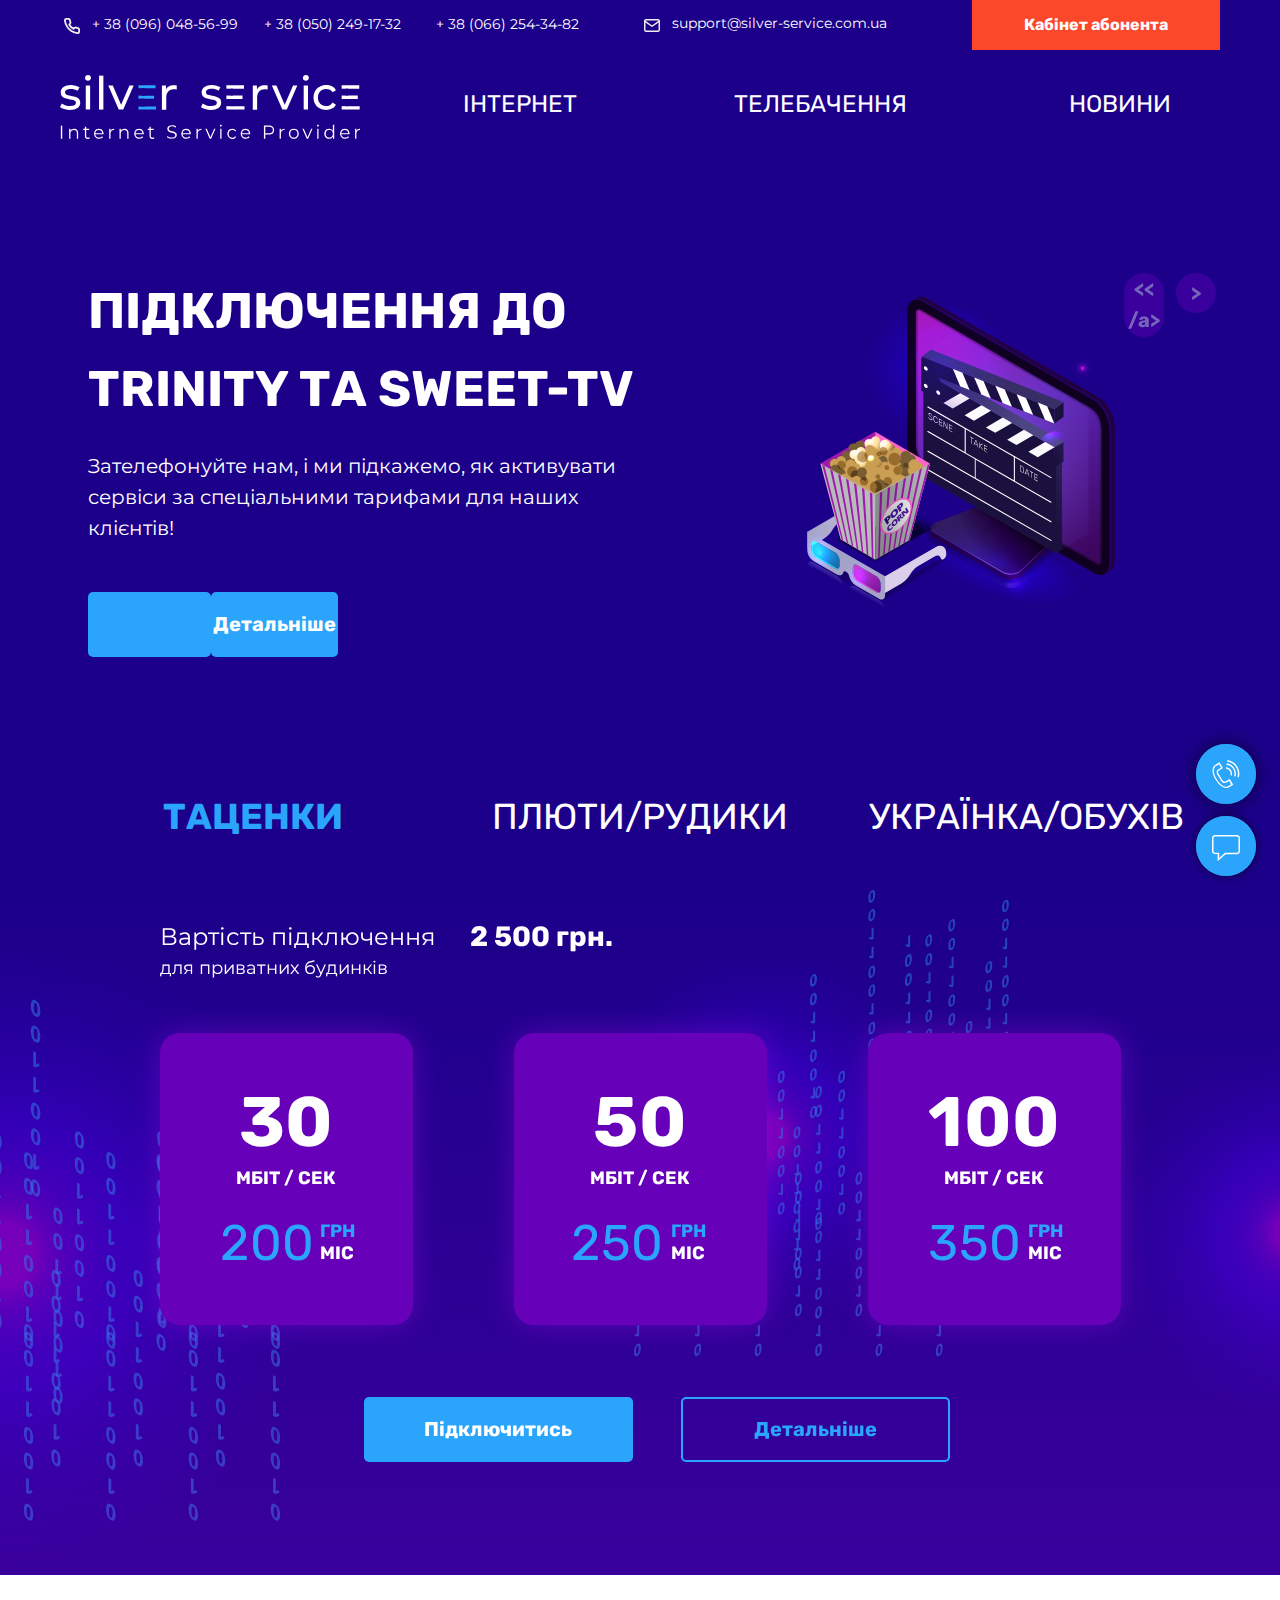
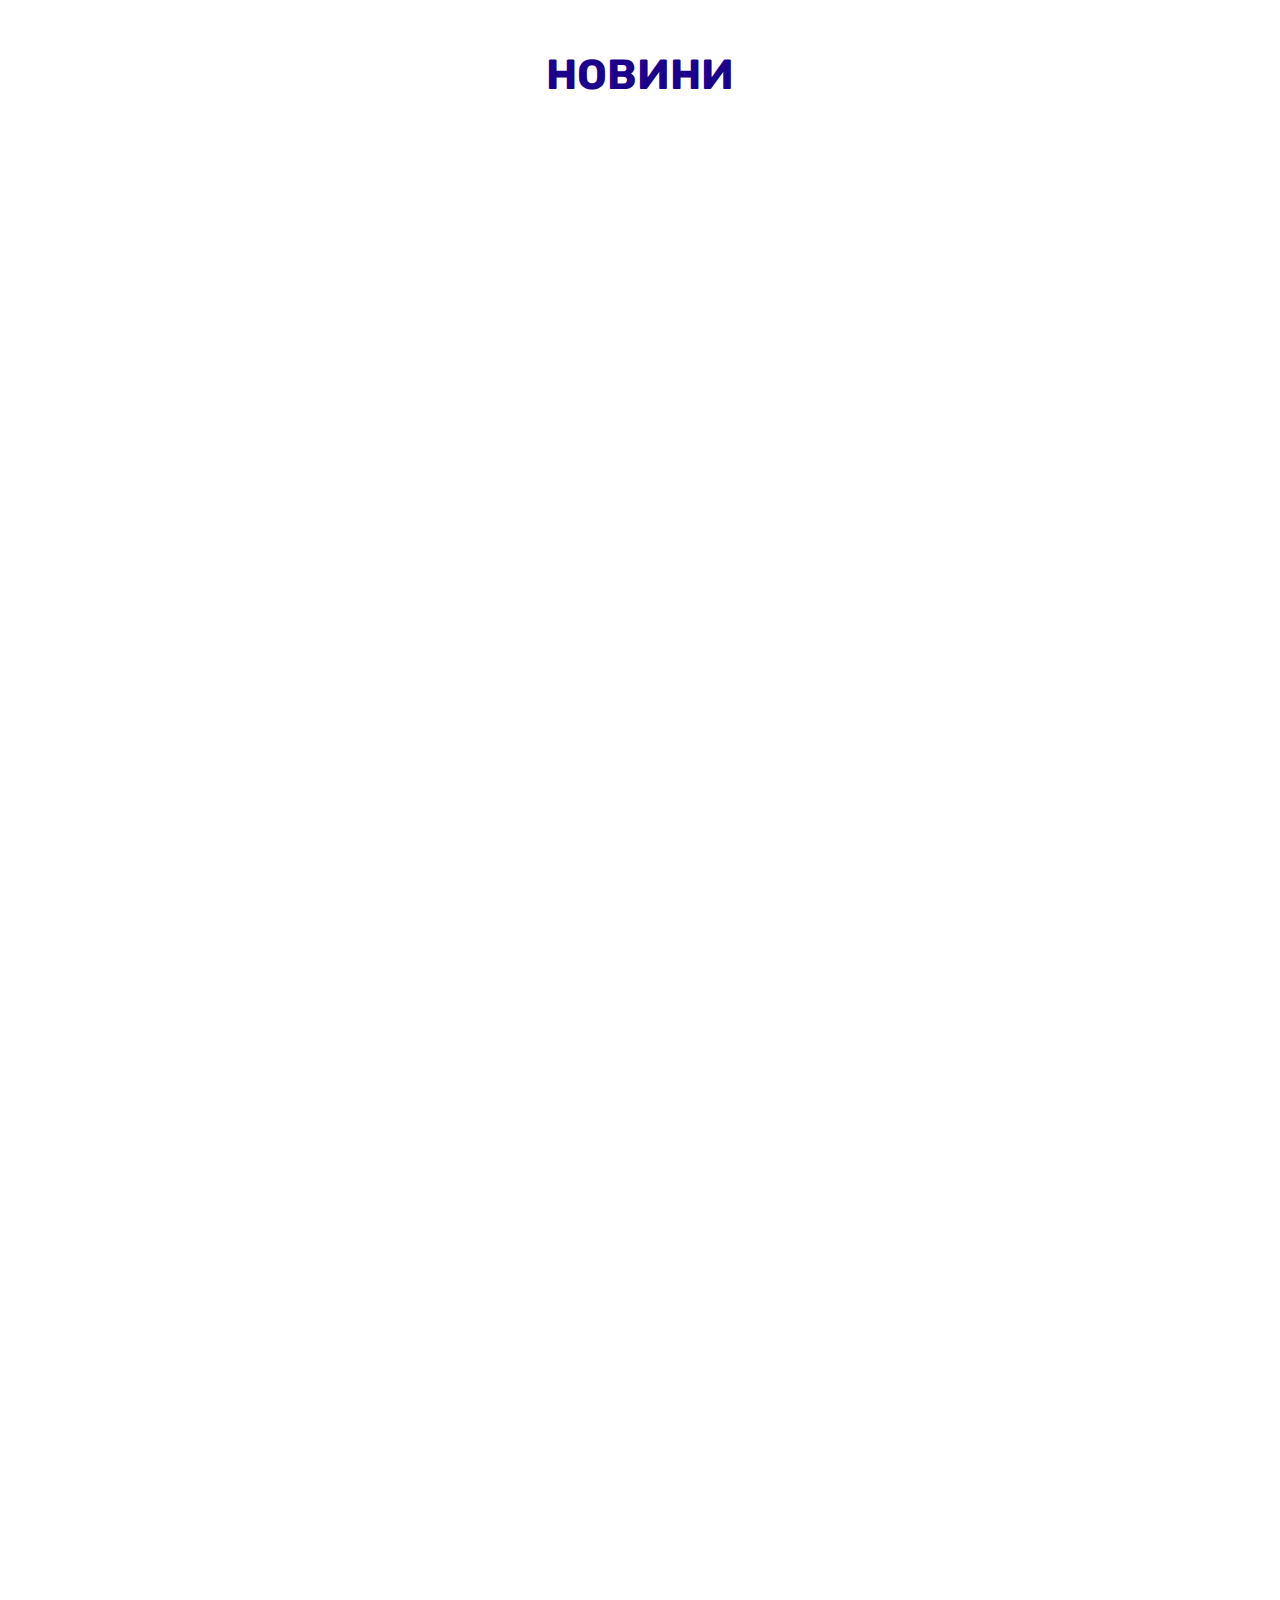
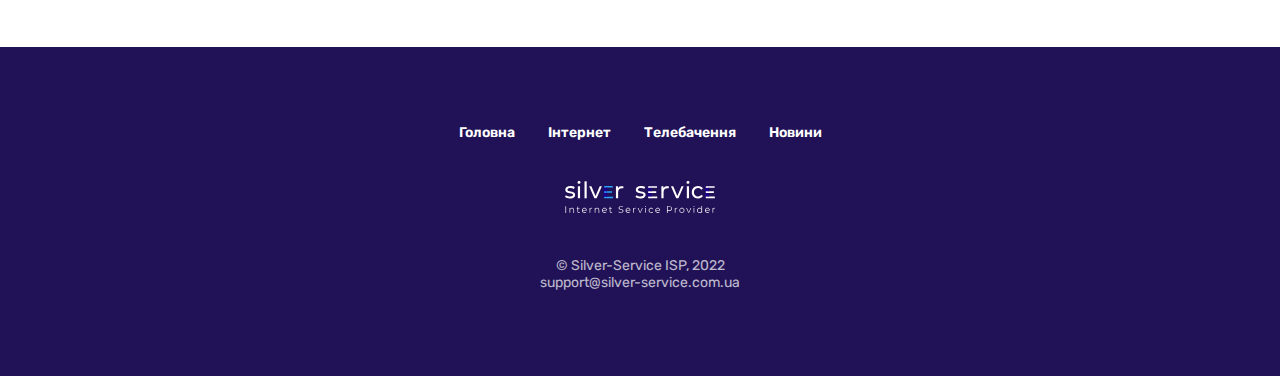
==== commit aca4935e: "Prepare div class="menu-btn"" ====
--- a/page8498206.html
+++ b/page8498206.html
@@ -65,6 +65,9 @@
 	<div id="allrecords" class="t-records" data-hook="blocks-collection-content-node" data-tilda-project-id="1877229"
 		data-tilda-page-id="8498206" data-tilda-formskey="243329e633d4791a2cc7b2db73a82be6">
 		<!--header-->
+		<div class="menu-btn">
+			<span class="menu-btn__burger"></span>
+		</div>
 		<div id="t-header" class="t-records" data-hook="blocks-collection-content-node" data-tilda-project-id="1877229"
 			data-tilda-page-id="8498579" data-tilda-formskey="243329e633d4791a2cc7b2db73a82be6">
 			<div id="rec147330664" class="r t-rec" style=" " data-animationappear="off" data-record-type="396">
@@ -6032,12 +6035,13 @@
 				<div class="t-container">
 					<div class="t-col t-col_12">
 						<ul class="t457__ul">
-							<li class="t457__li"> <a href="\" style="color:#ffffff;" data-menu-item-number="1">Головна</a> </li>
-							<li class="t457__li"> <a href="\page8498574.html" style="color:#ffffff;"
+							<li class="t457__li"> <a href="index.html" style="color:#ffffff;" data-menu-item-number="1">Головна</a>
+							</li>
+							<li class="t457__li"> <a href="page8498574.html" style="color:#ffffff;"
 									data-menu-item-number="2">Інтернет</a> </li>
-							<li class="t457__li"> <a href="\page8629852.html" style="color:#ffffff;"
+							<li class="t457__li"> <a href="page8629852.html" style="color:#ffffff;"
 									data-menu-item-number="3">Телебачення</a> </li>
-							<li class="t457__li"> <a href="\page8629856.html" style="color:#ffffff;"
+							<li class="t457__li"> <a href="page8629856.html" style="color:#ffffff;"
 									data-menu-item-number="4">Новини</a> </li>
 						</ul>
 					</div>
--- a/css/tilda-grid-3.0.min.css
+++ b/css/tilda-grid-3.0.min.css
@@ -1 +1,411 @@
-.t-clear,.t-container:after,.t-container_100:after,.t-container_10:after,.t-container_8:after{clear:both}*,:after,:before{-webkit-box-sizing:content-box;-moz-box-sizing:content-box;box-sizing:content-box}a,b,blockquote,center,code,div,h1,h2,h3,h4,h5,h6,i,img,p,pre,span,table,td,th,tr,u,video{margin:0;padding:0;border:0}.t-row{margin:0}.t-container,.t-container_10,.t-container_8{margin-left:auto;margin-right:auto;padding:0;width:100%}.t-container{max-width:1200px}.t-container.flexx,.t-container_flex{display:-webkit-box;display:-moz-box;display:-ms-flexbox;display:-webkit-flex;display:flex}.t-container_100{width:100%;padding:0}.t-container_10{max-width:1000px}.t-container_8{max-width:800px}.t-container:after,.t-container:before,.t-container_100:after,.t-container_100:before,.t-container_10:after,.t-container_10:before,.t-container_8:after,.t-container_8:before{display:table;content:" "}.t-col{display:inline;float:left;margin-left:20px;margin-right:20px;width:100%}.t-col.flexx,.t-col_flex{align-items:stretch;height:inherit;margin-top:auto;margin-bottom:auto}.t-col_1{max-width:60px}.t-col_2{max-width:160px}.t-col_3{max-width:260px}.t-col_4{max-width:360px}.t-col_5{max-width:460px}.t-col_6{max-width:560px}.t-col_7{max-width:660px}.t-col_8{max-width:760px}.t-col_9{max-width:860px}.t-col_10{max-width:960px}.t-col_11{max-width:1060px}.t-col_12{max-width:1160px}.t-col_100{max-width:100vw}.t-prefix_1{padding-left:100px}.t-prefix_2{padding-left:200px}.t-prefix_3{padding-left:300px}.t-prefix_4{padding-left:400px}.t-prefix_5{padding-left:500px}.t-prefix_6{padding-left:600px}.t-prefix_7{padding-left:700px}.t-prefix_8{padding-left:800px}.t-prefix_9{padding-left:900px}.t-prefix_10{padding-left:1000px}.t-prefix_11{padding-left:1100px}.t-prefix_12{padding-left:1200px}.t-width{width:100%}.t-width_1{max-width:60px}.t-width_2{max-width:160px}.t-width_3{max-width:260px}.t-width_4{max-width:360px}.t-width_5{max-width:460px}.t-width_6{max-width:560px}.t-width_7{max-width:660px}.t-width_8{max-width:760px}.t-width_9{max-width:860px}.t-width_10{max-width:960px}.t-width_11{max-width:1060px}.t-width_12{max-width:1160px}.t-width_100{max-width:100%}.t-cell{display:table-cell;vertical-align:middle;height:100%;margin-left:0;margin-right:0}.t-cell_25{width:25vw}.t-cell_33{width:33.3333333vw}.t-cell_50{width:50vw}.t-cell_100{width:100vw}@media screen and (max-width:1200px){.t-container{max-width:960px;padding:0}.t-container_10{max-width:780px}.t-container_8{max-width:640px}.t-col{display:inline;float:left;margin-left:10px;margin-right:10px;width:100%}.t-col_1{max-width:60px}.t-col_2{max-width:140px}.t-col_3{max-width:220px}.t-col_4{max-width:300px}.t-col_5{max-width:380px}.t-col_6{max-width:460px}.t-col_7{max-width:540px}.t-col_8{max-width:620px}.t-col_9{max-width:700px}.t-col_10{max-width:780px}.t-col_11{max-width:860px}.t-col_12{max-width:940px}.t-prefix_1{padding-left:80px}.t-prefix_2{padding-left:160px}.t-prefix_3{padding-left:240px}.t-prefix_4{padding-left:320px}.t-prefix_5{padding-left:400px}.t-prefix_6{padding-left:480px}.t-prefix_7{padding-left:560px}.t-prefix_8{padding-left:640px}.t-prefix_9{padding-left:720px}.t-prefix_10{padding-left:800px}.t-prefix_11{padding-left:880px}.t-prefix_12{padding-left:960px}.t-width_1{max-width:60px}.t-width_2{max-width:140px}.t-width_3{max-width:220px}.t-width_4{max-width:300px}.t-width_5{max-width:380px}.t-width_6{max-width:460px}.t-width_7{max-width:540px}.t-width_8{max-width:620px}.t-width_9{max-width:700px}.t-width_10{max-width:780px}.t-width_11{max-width:860px}.t-width_12{max-width:940px}.t-width_100{max-width:100%}}@media screen and (max-width:960px){.t-col,.t-container.flexx,.t-container_flex{display:block}.t-container{max-width:640px}.t-col,.t-col_1,.t-col_10,.t-col_11,.t-col_12,.t-col_2,.t-col_3,.t-col_4,.t-col_5,.t-col_6,.t-col_7,.t-col_8,.t-col_9{width:100%;max-width:100%}.t-col{float:none;padding-left:20px;padding-right:20px;margin:0;box-sizing:border-box}.t-prefix_1,.t-prefix_10,.t-prefix_11,.t-prefix_12,.t-prefix_2,.t-prefix_3,.t-prefix_4,.t-prefix_5,.t-prefix_6,.t-prefix_7,.t-prefix_8,.t-prefix_9{padding-left:none}}+.t-clear,
+.t-container:after,
+.t-container_100:after,
+.t-container_10:after,
+.t-container_8:after {
+	clear: both;
+}
+*,
+:after,
+:before {
+	-webkit-box-sizing: content-box;
+	-moz-box-sizing: content-box;
+	box-sizing: content-box;
+}
+a,
+b,
+blockquote,
+center,
+code,
+div,
+h1,
+h2,
+h3,
+h4,
+h5,
+h6,
+i,
+img,
+p,
+pre,
+span,
+table,
+td,
+th,
+tr,
+u,
+video {
+	margin: 0;
+	padding: 0;
+	border: 0;
+}
+.t-row {
+	margin: 0;
+}
+.t-container,
+.t-container_10,
+.t-container_8 {
+	margin-left: auto;
+	margin-right: auto;
+	padding: 0;
+	width: 100%;
+}
+.t-container {
+	max-width: 1200px;
+}
+.t-container.flexx,
+.t-container_flex {
+	display: -webkit-box;
+	display: -moz-box;
+	display: -ms-flexbox;
+	display: -webkit-flex;
+	display: flex;
+}
+.t-container_100 {
+	width: 100%;
+	padding: 0;
+}
+.t-container_10 {
+	max-width: 1000px;
+}
+.t-container_8 {
+	max-width: 800px;
+}
+.t-container:after,
+.t-container:before,
+.t-container_100:after,
+.t-container_100:before,
+.t-container_10:after,
+.t-container_10:before,
+.t-container_8:after,
+.t-container_8:before {
+	display: table;
+	content: " ";
+}
+.t-col {
+	display: inline;
+	float: left;
+	margin-left: 20px;
+	margin-right: 20px;
+	width: 100%;
+}
+.t-col.flexx,
+.t-col_flex {
+	align-items: stretch;
+	height: inherit;
+	margin-top: auto;
+	margin-bottom: auto;
+}
+.t-col_1 {
+	max-width: 60px;
+}
+.t-col_2 {
+	max-width: 160px;
+}
+.t-col_3 {
+	max-width: 260px;
+}
+.t-col_4 {
+	max-width: 360px;
+}
+.t-col_5 {
+	max-width: 460px;
+}
+.t-col_6 {
+	max-width: 560px;
+}
+.t-col_7 {
+	max-width: 660px;
+}
+.t-col_8 {
+	max-width: 760px;
+}
+.t-col_9 {
+	max-width: 860px;
+}
+.t-col_10 {
+	max-width: 960px;
+}
+.t-col_11 {
+	max-width: 1060px;
+}
+.t-col_12 {
+	max-width: 1160px;
+}
+.t-col_100 {
+	max-width: 100vw;
+}
+.t-prefix_1 {
+	padding-left: 100px;
+}
+.t-prefix_2 {
+	padding-left: 200px;
+}
+.t-prefix_3 {
+	padding-left: 300px;
+}
+.t-prefix_4 {
+	padding-left: 400px;
+}
+.t-prefix_5 {
+	padding-left: 500px;
+}
+.t-prefix_6 {
+	padding-left: 600px;
+}
+.t-prefix_7 {
+	padding-left: 700px;
+}
+.t-prefix_8 {
+	padding-left: 800px;
+}
+.t-prefix_9 {
+	padding-left: 900px;
+}
+.t-prefix_10 {
+	padding-left: 1000px;
+}
+.t-prefix_11 {
+	padding-left: 1100px;
+}
+.t-prefix_12 {
+	padding-left: 1200px;
+}
+.t-width {
+	width: 100%;
+}
+.t-width_1 {
+	max-width: 60px;
+}
+.t-width_2 {
+	max-width: 160px;
+}
+.t-width_3 {
+	max-width: 260px;
+}
+.t-width_4 {
+	max-width: 360px;
+}
+.t-width_5 {
+	max-width: 460px;
+}
+.t-width_6 {
+	max-width: 560px;
+}
+.t-width_7 {
+	max-width: 660px;
+}
+.t-width_8 {
+	max-width: 760px;
+}
+.t-width_9 {
+	max-width: 860px;
+}
+.t-width_10 {
+	max-width: 960px;
+}
+.t-width_11 {
+	max-width: 1060px;
+}
+.t-width_12 {
+	max-width: 1160px;
+}
+.t-width_100 {
+	max-width: 100%;
+}
+.t-cell {
+	display: table-cell;
+	vertical-align: middle;
+	height: 100%;
+	margin-left: 0;
+	margin-right: 0;
+}
+.t-cell_25 {
+	width: 25vw;
+}
+.t-cell_33 {
+	width: 33.3333333vw;
+}
+.t-cell_50 {
+	width: 50vw;
+}
+.t-cell_100 {
+	width: 100vw;
+}
+@media screen and (max-width: 1200px) {
+	.t-container {
+		max-width: 960px;
+		padding: 0;
+	}
+	.t-container_10 {
+		max-width: 780px;
+	}
+	.t-container_8 {
+		max-width: 640px;
+	}
+	.t-col {
+		display: inline;
+		float: left;
+		margin-left: 10px;
+		margin-right: 10px;
+		width: 100%;
+	}
+	.t-col_1 {
+		max-width: 60px;
+	}
+	.t-col_2 {
+		max-width: 140px;
+	}
+	.t-col_3 {
+		max-width: 220px;
+	}
+	.t-col_4 {
+		max-width: 300px;
+	}
+	.t-col_5 {
+		max-width: 380px;
+	}
+	.t-col_6 {
+		max-width: 460px;
+	}
+	.t-col_7 {
+		max-width: 540px;
+	}
+	.t-col_8 {
+		max-width: 620px;
+	}
+	.t-col_9 {
+		max-width: 700px;
+	}
+	.t-col_10 {
+		max-width: 780px;
+	}
+	.t-col_11 {
+		max-width: 860px;
+	}
+	.t-col_12 {
+		max-width: 940px;
+	}
+	.t-prefix_1 {
+		padding-left: 80px;
+	}
+	.t-prefix_2 {
+		padding-left: 160px;
+	}
+	.t-prefix_3 {
+		padding-left: 240px;
+	}
+	.t-prefix_4 {
+		padding-left: 320px;
+	}
+	.t-prefix_5 {
+		padding-left: 400px;
+	}
+	.t-prefix_6 {
+		padding-left: 480px;
+	}
+	.t-prefix_7 {
+		padding-left: 560px;
+	}
+	.t-prefix_8 {
+		padding-left: 640px;
+	}
+	.t-prefix_9 {
+		padding-left: 720px;
+	}
+	.t-prefix_10 {
+		padding-left: 800px;
+	}
+	.t-prefix_11 {
+		padding-left: 880px;
+	}
+	.t-prefix_12 {
+		padding-left: 960px;
+	}
+	.t-width_1 {
+		max-width: 60px;
+	}
+	.t-width_2 {
+		max-width: 140px;
+	}
+	.t-width_3 {
+		max-width: 220px;
+	}
+	.t-width_4 {
+		max-width: 300px;
+	}
+	.t-width_5 {
+		max-width: 380px;
+	}
+	.t-width_6 {
+		max-width: 460px;
+	}
+	.t-width_7 {
+		max-width: 540px;
+	}
+	.t-width_8 {
+		max-width: 620px;
+	}
+	.t-width_9 {
+		max-width: 700px;
+	}
+	.t-width_10 {
+		max-width: 780px;
+	}
+	.t-width_11 {
+		max-width: 860px;
+	}
+	.t-width_12 {
+		max-width: 940px;
+	}
+	.t-width_100 {
+		max-width: 100%;
+	}
+}
+@media screen and (max-width: 960px) {
+	.t-col,
+	.t-container.flexx,
+	.t-container_flex {
+		display: block;
+	}
+	.t-container {
+		max-width: 640px;
+	}
+	.t-col,
+	.t-col_1,
+	.t-col_10,
+	.t-col_11,
+	.t-col_12,
+	.t-col_2,
+	.t-col_3,
+	.t-col_4,
+	.t-col_5,
+	.t-col_6,
+	.t-col_7,
+	.t-col_8,
+	.t-col_9 {
+		width: 100%;
+		max-width: 100%;
+	}
+	.t-col {
+		float: none;
+		padding-left: 20px;
+		padding-right: 20px;
+		margin: 0;
+		box-sizing: border-box;
+	}
+	.t-prefix_1,
+	.t-prefix_10,
+	.t-prefix_11,
+	.t-prefix_12,
+	.t-prefix_2,
+	.t-prefix_3,
+	.t-prefix_4,
+	.t-prefix_5,
+	.t-prefix_6,
+	.t-prefix_7,
+	.t-prefix_8,
+	.t-prefix_9 {
+		padding-left: none;
+	}
+}
--- a/css/tilda-blocks-2.12.css
+++ b/css/tilda-blocks-2.12.css
@@ -1 +1,3526 @@
-@import url(https://fonts.googleapis.com/css?family=Montserrat:300,400,500,600,700&subset=latin,cyrillic);.t-body{margin:0}#allrecords{-webkit-font-smoothing:antialiased;background-color:none}#allrecords a{color:#20f;text-decoration:none}#allrecords a[href^=tel]{color:inherit;text-decoration:none}#allrecords ol{padding-left:22px}#allrecords ul{padding-left:20px}#allrecords b,#allrecords strong{font-weight:700}@media print{body,html{min-width:1200px;max-width:1200px;padding:0;margin:0 auto;border:none}}.t-text{font-family:'Montserrat',Arial,sans-serif;font-weight:400;color:#151617}.t-text_xs{font-size:15px;line-height:1.55}.t-text_sm{font-size:18px;line-height:1.55}.t-text_md{font-size:20px;line-height:1.55}.t-text_lg{font-size:22px;line-height:1.55}.t-text_weight_plus{font-weight:500}.t-text-impact{font-family:'Montserrat',Arial,sans-serif;font-weight:400;color:#151617}.t-text-impact_xs{font-size:26px;line-height:1.5}.t-text-impact_sm{font-size:32px;line-height:1.35}.t-text-impact_md{font-size:38px;line-height:1.35}.t-text-impact_lg{font-size:42px;line-height:1.23}.t-name{font-family:'Rubik',Arial,sans-serif;font-weight:700;color:#151617}.t-name_xs{font-size:16px;line-height:1.35}.t-name_sm{font-size:18px;line-height:1.35}.t-name_md{font-size:20px;line-height:1.35}.t-name_lg{font-size:22px;line-height:1.35}.t-name_xl{font-size:24px;line-height:1.35}.t-heading{font-family:'Rubik',Arial,sans-serif;font-weight:700;color:#151617}.t-heading_xs{font-size:26px;line-height:1.23}.t-heading_sm{font-size:28px;line-height:1.17}.t-heading_md{font-size:30px;line-height:1.17}.t-heading_lg{font-size:32px;line-height:1.17}.t-title{font-family:'Rubik',Arial,sans-serif;font-weight:700;color:#151617}.t-title_xxs{font-size:36px;line-height:1.23}.t-title_xs{font-size:42px;line-height:1.23}.t-title_sm{font-size:48px;line-height:1.23}.t-title_md{font-size:52px;line-height:1.23}.t-title_lg{font-size:64px;line-height:1.23}.t-title_xl{font-size:72px;line-height:1.17}.t-title_xxl{font-size:82px;line-height:1.17}.t-descr{font-family:'Rubik',Arial,sans-serif;font-weight:400;color:#151617}.t-descr_xxs{font-size:14px;line-height:1.55}.t-descr_xs{font-size:16px;line-height:1.55}.t-descr_sm{font-size:18px;line-height:1.55}.t-descr_md{font-size:20px;line-height:1.55}.t-descr_lg{font-size:22px;line-height:1.55}.t-descr_xl{font-size:24px;line-height:1.5}.t-descr_xxl{font-size:26px;line-height:1.45}.t-descr_xxxl{font-size:30px;line-height:1.45;letter-spacing:.45}.t-uptitle{font-family:'Rubik',Arial,sans-serif;font-weight:700;color:#151617;letter-spacing:2.5px}.t-uptitle_xs{font-size:12px}.t-uptitle_sm{font-size:14px}.t-uptitle_md{font-size:16px}.t-uptitle_lg{font-size:18px}.t-uptitle_xl{font-size:20px;letter-spacing:2px}.t-uptitle_xxl{font-size:22px;letter-spacing:2px}.t-uptitle_xxxl{font-size:24px;letter-spacing:2px}@media screen and (max-width:1200px){.t-text_xs{font-size:14px}.t-text_sm{font-size:16px}.t-text_md{font-size:18px}.t-text_lg{font-size:20px}.t-text-impact_md{font-size:30px}.t-descr_xxs{font-size:12px}.t-descr_xs{font-size:14px}.t-descr_sm{font-size:16px}.t-descr_md{font-size:18px}.t-descr_lg{font-size:20px}.t-descr_xl{font-size:22px}.t-descr_xxl{font-size:22px}.t-descr_xxxl{font-size:26px}.t-uptitle_md{font-size:14px}.t-uptitle_lg{font-size:16px}.t-uptitle_xl{font-size:18px}.t-uptitle_xxl{font-size:20px}.t-uptitle_xxxl{font-size:22px}.t-title_xxs{font-size:32px}.t-title_xs{font-size:38px}.t-title_sm{font-size:44px}.t-title_md{font-size:48px}.t-title_lg{font-size:60px}.t-title_xl{font-size:68px}.t-title_xxl{font-size:78px}.t-name_xs{font-size:14px}.t-name_sm{font-size:16px}.t-name_md{font-size:18px}.t-name_lg{font-size:20px}.t-name_xl{font-size:22px}.t-heading_xs{font-size:24px}.t-heading_sm{font-size:26px}.t-heading_md{font-size:28px}.t-heading_lg{font-size:30px}}@media screen and (max-width:640px){.t-text_xs{font-size:12px;line-height:1.45}.t-text_sm{font-size:14px;line-height:1.45}.t-text_md{font-size:16px;line-height:1.45}.t-text_lg{font-size:18px;line-height:1.45}.t-text-impact_sm{font-size:22px}.t-text-impact_md{font-size:26px}.t-text-impact_lg{font-size:28px}.t-descr_xs{font-size:12px;line-height:1.45}.t-descr_sm{font-size:14px;line-height:1.45}.t-descr_md{font-size:16px;line-height:1.45}.t-descr_lg{font-size:18px;line-height:1.45}.t-descr_xl{font-size:20px;line-height:1.4}.t-descr_xxl{font-size:20px}.t-descr_xxxl{font-size:22px}.t-uptitle_xs{font-size:10px}.t-uptitle_sm{font-size:10px}.t-uptitle_md{font-size:12px}.t-uptitle_lg{font-size:14px}.t-uptitle_xl{font-size:16px}.t-uptitle_xxl{font-size:18px}.t-uptitle_xxxl{font-size:20px}.t-title_xxs{font-size:28px}.t-title_xs{font-size:30px}.t-title_sm{font-size:30px}.t-title_md{font-size:30px}.t-title_lg{font-size:30px}.t-title_xl{font-size:32px}.t-title_xxl{font-size:36px}.t-name_xs{font-size:12px}.t-name_sm{font-size:14px}.t-name_md{font-size:16px}.t-name_lg{font-size:18px}.t-name_xl{font-size:20px}.t-heading_xs{font-size:22px}.t-heading_sm{font-size:24px}.t-heading_md{font-size:24px}.t-heading_lg{font-size:26px}}@media screen and (max-width:480px){.t-title_xl{font-size:30px}.t-title_xxl{font-size:30px}}.t-records{-webkit-font_smoothing:antialiased;background-color:none}.t-records a{color:#20f;text-decoration:none}.t-records a[href^=tel]{color:inherit;text-decoration:none}.t-records ol{padding-left:22px;margin-top:0;margin-bottom:10px}.t-records ul{padding-left:20px;margin-top:0;margin-bottom:10px}.t-cover{height:700px;width:100%;-webkit-background-size:cover;-moz-background-size:cover;-o-background-size:cover;background-size:cover;background-color:#000;background-repeat:no-repeat;background-position:center center;text-align:center;vertical-align:middle;position:relative;background-attachment:fixed;overflow:hidden}.t-cover__carrier{height:700px;width:100%;background-size:cover;-webkit-background-size:cover;-moz-background-size:cover;-o-background-size:cover;background-repeat:no-repeat;background-position:center center;text-align:center;vertical-align:middle;position:relative;background-attachment:fixed;transform:translate3d(0,0,0);-webkit-transform:translate3d(0,0,0);-moz-transform:unset}@supports (-ms-ime-align:auto){.t-cover__carrier{transform:unset}}.t-cover__carrier.loading{opacity:0}.t-cover__carrier[data-content-cover-bg=""].loading{opacity:1!important}.t-cover__carrier.loaded{opacity:1;transition:opacity 700ms}@media screen and (max-device-width:1024px){.t-cover{background-attachment:scroll}.t-cover__carrier{background-attachment:scroll}}@media print{.t-cover{background-attachment:scroll}.t-cover__carrier{background-attachment:scroll}}.t-cover__filter{height:700px;width:100%;position:absolute;top:0;left:0}.t-cover .t-container,.t-cover .t-container_100,.t-cover .t-container_10,.t-cover .t-container_8{position:absolute;top:0;left:0;bottom:0;right:0}.t-cover__wrapper{height:700px;display:table-cell;width:1200px}.t-cover__wrapper span.space{display:inline-block;height:100%;width:1px}@media screen and (max-width:640px){.t-cover{height:400px;background-attachment:fixed}.t-cover__carrier{background-attachment:scroll!important;background-size:cover;background-position:center center}.t-cover__filter{height:400px}.t-cover__wrapper{height:400px}}@-webkit-keyframes t-arrow-bottom{0%{-moz-transform:translateY(0);-ms-transform:translateY(0);-webkit-transform:translateY(0);-o-transform:translateY(0);transform:translateY(0)}50%{-moz-transform:translateY(-7px);-ms-transform:translateY(-7px);-webkit-transform:translateY(-7px);-o-transform:translateY(-7px);transform:translateY(-7px)}55%{-moz-transform:translateY(-7px);-ms-transform:translateY(-7px);-webkit-transform:translateY(-7px);-o-transform:translateY(-7px);transform:translateY(-7px)}100%{-moz-transform:translateY(0);-ms-transform:translateY(0);-webkit-transform:translateY(0);-o-transform:translateY(0);transform:translateY(0)}}@keyframes t-arrow-bottom{0%{-moz-transform:translateY(0);-ms-transform:translateY(0);-webkit-transform:translateY(0);-o-transform:translateY(0);transform:translateY(0)}50%{-moz-transform:translateY(-7px);-ms-transform:translateY(-7px);-webkit-transform:translateY(-7px);-o-transform:translateY(-7px);transform:translateY(-7px)}55%{-moz-transform:translateY(-7px);-ms-transform:translateY(-7px);-webkit-transform:translateY(-7px);-o-transform:translateY(-7px);transform:translateY(-7px)}100%{-moz-transform:translateY(0);-ms-transform:translateY(0);-webkit-transform:translateY(0);-o-transform:translateY(0);transform:translateY(0)}}.t-cover__arrow-wrapper_animated{animation:t-arrow-bottom 1.7s infinite ease}.t-cover__arrow{position:absolute;z-index:9;bottom:40px;right:0;left:0;text-align:center}.t-cover__arrow-wrapper{display:inline-block;-webkit-transition:all ease-in-out 0.2s;-moz-transition:all ease-in-out 0.2s;-o-transition:all ease-in-out 0.2s;transition:all ease-in-out 0.2s;cursor:pointer}.t-cover__arrow-wrapper:hover{opacity:.7}.t-cover__arrow-svg{fill:#fff}@media screen and (max-width:640px){.t-cover__arrow_mobile{-moz-transform:scale(.7);-ms-transform:scale(.7);-webkit-transform:scale(.7);-o-transform:scale(.7);transform:scale(.7)}.t-cover__arrow{bottom:14px}}.t-btn{display:inline-block;font-family:'Rubik',Arial,sans-serif;height:60px;border:0 none;font-size:16px;padding-left:60px;padding-right:60px;text-align:center;white-space:nowrap;vertical-align:middle;font-weight:700;background-image:none;cursor:pointer;-webkit-appearance:none;-webkit-user-select:none;-moz-user-select:none;-ms-user-select:none;-o-user-select:none;user-select:none;-webkit-box-sizing:border-box;-moz-box-sizing:border-box;box-sizing:border-box}.t-btn td{vertical-align:middle}.t-btn_sending{opacity:.5}@media screen and (max-width:640px){.t-btn{white-space:normal;padding-left:30px;padding-right:30px}}.t-btn_xs{height:35px;font-size:13px;padding-left:15px;padding-right:15px}.t-btn_sm{height:45px;font-size:14px;padding-left:30px;padding-right:30px}.t-btn_lg{height:60px;font-size:22px;padding-left:70px;padding-right:70px}.t-btn_xl{height:80px;font-size:26px;padding-left:80px;padding-right:80px}.t-btn_xxl{height:100px;font-size:30px;padding-left:90px;padding-right:90px}@media screen and (max-width:640px){.t-btn_sm{padding-left:20px;padding-right:20px}.t-btn_lg{font-size:18px;padding-left:40px;padding-right:40px}.t-btn_xl{font-size:22px;padding-left:50px;padding-right:50px}.t-btn_xxl{font-size:26px;padding-left:60px;padding-right:60px}}.t-submit{font-family:'Rubik',Arial,sans-serif;text-align:center;height:60px;border:0 none;font-size:16px;padding-left:60px;padding-right:60px;-webkit-appearance:none;font-weight:700;white-space:nowrap;background-image:none;cursor:pointer;margin:0;-webkit-box-sizing:border-box;-moz-box-sizing:border-box;box-sizing:border-box;outline:none;background:transparent}.t-submit_sending{opacity:.5}@media screen and (max-width:640px){.t-submit{white-space:normal;padding-left:30px;padding-right:30px}}.t-input{margin:0;font-family:'Rubik',Arial,sans-serif;font-size:100%;height:60px;padding:0 20px;font-size:16px;line-height:1.33;width:100%;border:0 none;-webkit-box-sizing:border-box;-moz-box-sizing:border-box;box-sizing:border-box;outline:none;-webkit-appearance:none;border-radius:0}.t-input::-moz-focus-inner{padding:0;border:0}.t-input_bbonly{outline:none;padding-left:0!important;padding-right:0!important;border-top:0!important;border-right:0!important;border-left:0!important;background-color:transparent!important;border-radius:0!important;border-bottom:1px solid}.t-input_pvis{padding:26px 20px 10px 20px}.t-input__vis-ph{font-size:16px;font-family:'Rubik',Arial,sans-serif;line-height:1;opacity:.5;position:absolute;left:20px;top:22px;height:16px;-webkit-transform:translateZ(0);transform:translateZ(0);-webkit-transition:transform 0.2s linear;transition:transform 0.2s linear;-webkit-transform-origin:left;transform-origin:left;pointer-events:none;white-space:nowrap}.t-input:focus~.t-input__vis-ph,.t-input_has-content+.t-input__vis-ph{-webkit-transform:translateY(-12px) scale(.7);transform:translateY(-12px) scale(.7)}.t-input:invalid{box-shadow:none}.t-input-group_cb div[data-customstyle=yes]{display:inline;vertical-align:middle}.t-form_bbonly .t-input__vis-ph{left:0px!important}.t-form_bbonly .js-error-control-box .t-input__vis-ph{left:10px!important}.t-select{width:100%;box-sizing:border-box;cursor:pointer;height:60px;padding:0 45px 0 20px;font-family:'Rubik',Arial,sans-serif;font-size:16px;line-height:1.33;outline:0;border:0;border-radius:0;background:transparent;-webkit-appearance:none;appearance:none;-moz-appearance:none}.t-select_bbonly{outline:none;padding-left:0!important;padding-right:0!important;border-top:0!important;border-right:0!important;border-left:0!important;background-color:transparent!important;border-radius:0!important}.t-select_bbonly option{color:#000;background-color:#fff}.t-select__wrapper{position:relative}.t-select__wrapper:after{content:' ';width:0;height:0;border-style:solid;border-width:6px 5px 0 5px;border-color:#000 transparent transparent transparent;position:absolute;right:20px;top:0;bottom:0;margin:auto;pointer-events:none}.t-select::-ms-expand{width:0;height:0;opacity:0}.t-select__wrapper_bbonly::after{right:0px!important}.t-checkbox__control{display:block;position:relative;cursor:pointer}.t-checkbox__control .t-checkbox{position:absolute;z-index:-1;opacity:0}.t-checkbox__indicator{position:relative;display:inline-block;vertical-align:middle;height:20px;width:20px;border:2px solid #000;box-sizing:border-box;margin-right:10px;-webkit-transition:all 0.2s;transition:all 0.2s;opacity:.6}.t-checkbox__indicator:after{content:'';position:absolute;display:none;left:6px;top:2px;width:3px;height:8px;border:solid #000;border-width:0 2px 2px 0;transform:rotate(45deg)}.t-checkbox__control .t-checkbox:checked~.t-checkbox__indicator{opacity:1}.t-checkbox__control .t-checkbox:checked~.t-checkbox__indicator:after{display:block}.t-checkbox__labeltext,.t-checkbox__labeltext div{display:inline}.t-checkboxes__wrapper .t-checkbox__control{margin:10px 0}.t-radio{position:absolute;z-index:-1;opacity:0}.t-radio__control{display:table;position:relative;cursor:pointer;margin:0 0 10px 0}.t-radio__control:first-child{margin:3px 0 10px 0}.t-radio__control:last-child{margin:0 0 0 0}.t-radio__indicator{position:relative;display:inline-block;vertical-align:middle;height:20px;width:20px;border-color:#000;border-style:solid;border-width:2px;box-sizing:border-box;border-radius:50%;margin-right:10px;-webkit-transition:all 0.2s;transition:all 0.2s;opacity:.6}.t-radio__indicator:after{content:'';width:10px;height:10px;background:#000;border-radius:50%;position:absolute;top:0;bottom:0;left:0;right:0;margin:auto;opacity:0;-webkit-transition:all 0.2s;transition:all 0.2s}.t-radio__control .t-radio:checked~.t-radio__indicator:after{opacity:1}.t-radio__control .t-radio:checked~.t-radio__indicator{opacity:1}.t-inputquantity{width:70px;text-align:center;margin-left:.5rem;margin-right:.5rem}.t-inputquantity__btn{font-size:26px;cursor:pointer;margin-left:.5rem;margin-right:.5rem;-webkit-user-select:none;-moz-user-select:none;-khtml-user-select:none;-ms-user-select:none}.t-form .uploadcare-widget-button{background:#333;font-family:'Rubik',Arial,sans-serif;line-height:1.4;font-size:14px}.t-form .uploadcare-widget-button:hover{background:#444}.t-input-title{display:block;vertical-align:middle;height:100%;padding-right:10px}.t-input-subtitle{display:block;vertical-align:middle;height:100%;padding-right:10px}.t-form__bottom-text{margin-top:30px;text-align:center}.t-input-error{display:none;color:red;font-family:'Montserrat',Arial,sans-serif;font-size:13px;margin-top:5px}.t-form .js-error-control-box .t-input-error{display:block}.t-form .js-error-control-box .t-input,.t-form .js-error-control-box .t-checkbox__control,.t-form .js-error-control-box .t-checkboxes__wrapper,.t-form .js-error-control-box .t-select__wrapper,.t-form .js-error-control-box .t-radio__wrapper,.t-form .js-error-control-box .uploadcare-widget{border:1px solid red!important}.t-form .js-error-control-box .t-checkboxes__wrapper,.t-form .js-error-control-box .t-radio__wrapper,.t-form .js-error-control-box .t-checkbox__control{padding:10px}.t-form .js-error-control-box .t-checkboxes__wrapper .t-checkbox__control{border:none!important;padding:0}.t-form .js-error-control-box .t-input.t-input_bbonly{padding-left:10px!important}.t-form__errorbox-bottom{display:none}.t-form__errorbox-wrapper{background:#F95D51;padding:10px;text-align:center;margin-bottom:20px;font-family:'Montserrat',Arial,sans-serif}.t-form__errorbox-text{color:#fff;box-sizing:border-box;padding:0 10px 10px 10px;font-family:'Montserrat',Arial,sans-serif}.t-form__errorbox-item{padding-top:10px;display:none;font-family:'Montserrat',Arial,sans-serif}.t-form__successbox{text-align:center;background:#62C584;color:#fff;padding:20px;margin-bottom:20px;font-family:'Montserrat',Arial,sans-serif}@keyframes t-submit-spinner{to{transform:rotate(360deg)}}.t-form .t-submit{position:relative}.t-form .t-submit.t-btn_sending,.t-btn.t-btn_sending{color:transparent!important}.t-form .t-btn_sending:before,.t-btn.t-btn_sending:before{content:'';box-sizing:border-box;position:absolute;top:50%;left:50%;width:30px;height:30px;margin-top:-15px;margin-left:-15px;border-radius:50%;border:2px solid #ccc;border-top-color:#333;animation:t-submit-spinner .6s linear infinite}.t-btntext{font-family:'Rubik',Arial,sans-serif;color:#151617;font-size:20px;line-height:1.55;font-weight:700;text-decoration:none;cursor:pointer;display:inline-block}.t-btntext_sm{font-size:16px}.t-btntext_lg{font-size:24px}.t-uppercase.t-btntext{font-size:16px}.t-uppercase.t-btntext_sm{font-size:14px}.t-uppercase.t-btntext_lg{font-size:20px}.t-btntext:after{content:"\00a0→";font-family:Arial,Helvetica,sans-serif}@media screen and (max-width:640px){.t-btntext_lg{font-size:20px}}@media screen and (max-width:1200px){.t-screenmin-1200px{display:none}}@media screen and (max-width:980px){.t-screenmin-980px{display:none}}@media screen and (max-width:640px){.t-screenmin-640px{display:none}}@media screen and (max-width:480px){.t-screenmin-480px{display:none}}@media screen and (max-width:320px){.t-screenmin-320px{display:none}}@media screen and (min-width:321px){.t-screenmax-320px{display:none}}@media screen and (min-width:481px){.t-screenmax-480px{display:none}}@media screen and (min-width:641px){.t-screenmax-640px{display:none}}@media screen and (min-width:981px){.t-screenmax-980px{display:none}}@media screen and (min-width:1201px){.t-screenmax-1200px{display:none}}.t-hidden{display:none}.t-opacity_50{filter:alpha(opacity=50);KHTMLOpacity:.5;MozOpacity:.5;opacity:.5}.t-opacity_70{filter:alpha(opacity=70);KHTMLOpacity:.7;MozOpacity:.7;opacity:.7}.t-uppercase{text-transform:uppercase}.t-align_center{text-align:center}.t-align_left{text-align:left}.t-align_right{text-align:right}.t-margin_auto{margin-left:auto;margin-right:auto}.t-valign_middle{vertical-align:middle}.t-valign_top{vertical-align:top}.t-valign_bottom{vertical-align:bottom}.t-margin_left_auto{margin-right:0;margin-left:auto}.yashare-style .b-share-btn__facebook,.yashare-style .b-share-btn__twitter,.yashare-style .b-share-btn__vkontakte{background-color:transparent!important}.yashare-style .b-share__link{-webkit-border-radius:0px!important;border-radius:0px!important}.yashare-style-black-white .b-share-btn__wrap{background-color:#000!important;padding:5px!important}.yashare-style-transp-white .b-share-btn__wrap{padding:5px!important}.yashare-style-transp-white .b-share-counter{color:#fff;font-weight:700}.yashare-style-white-black .b-share-btn__wrap{background-color:#fff!important;padding:5px!important}.yashare-style-white-black .b-share-icon{background-image:url(//static.tildacdn.com/img/b-share_counter_large_white.png)!important}.yashare-style-transp-black .b-share-btn__wrap{padding:5px!important}.yashare-style-transp-black .b-share-icon{background-image:url(//static.tildacdn.com/img/b-share_counter_large_white.png)!important}.yashare-style-transp-black .b-share-counter{color:#000;font-weight:700}.ya-share2 ul{padding-left:0px!important}.carousel{position:relative}.carousel ol{padding-left:0px!important}.carousel-inner{position:relative;width:100%;overflow:hidden}.carousel-inner>.item{position:relative;display:none;-webkit-transition:0.6s ease-in-out left;transition:0.6s ease-in-out left}.carousel-inner>.item>img,.carousel-inner>.item>a>img{display:block;height:auto;line-height:1}.carousel-inner .widthauto{width:auto;max-width:100%;vertical-align:middle}.carousel-inner>.active,.carousel-inner>.next,.carousel-inner>.prev{display:block}.carousel-inner>.active{left:0}.carousel-inner>.next,.carousel-inner>.prev{position:absolute;top:0;width:100%}.carousel-inner>.next{left:100%}.carousel-inner>.prev{left:-100%}.carousel-inner>.next.left,.carousel-inner>.prev.right{left:0}.carousel-inner>.active.left{left:-100%}.carousel-inner>.active.right{left:100%}.carousel-control{position:absolute;top:0;bottom:0;left:0;width:15%;opacity:.2;filter:alpha(opacity=20)}.carousel-control.right{right:0;left:auto}.carousel-control .carousel-control-left{position:absolute;top:48%;z-index:5;display:inline-block;left:20%;height:34px;width:21px;background:url(//static.tildacdn.com/img/aboutSliderControls.png) no-repeat}.carousel-control .carousel-control-left-white{position:absolute;top:48%;z-index:5;display:inline-block;left:20%;height:34px;width:21px;background:url(//static.tildacdn.com/img/aboutSliderControls_white.png) no-repeat}.carousel-control .carousel-control-right{position:absolute;top:48%;z-index:5;display:inline-block;right:20%;height:34px;width:21px;background:url(//static.tildacdn.com/img/aboutSliderControls.png) no-repeat;background-position:left bottom}.carousel-control .carousel-control-right-white{position:absolute;top:48%;z-index:5;display:inline-block;right:20%;height:34px;width:21px;background:url(//static.tildacdn.com/img/aboutSliderControls_white.png) no-repeat;background-position:left bottom}.carousel-indicators{position:absolute;bottom:10px;left:50%;z-index:15;width:60%;padding-left:0;margin-left:-30%;text-align:center;list-style:none}.carousel-indicators.dotsbottom{bottom:-60px}.carousel-indicators li{display:inline-block;width:10px;height:10px;margin:1px;margin-left:5px;margin-right:5px;text-indent:-999px;cursor:pointer;background-color:#000;border:none;border-radius:10px}.carousel-indicators .active{width:10px;height:10px;margin:0;margin-left:4px;margin-right:4px;border:1px solid #000;border-radius:10px;background-color:transparent}.carousel-indicators li.white{background-color:#fff}.carousel-indicators li.white.active{border:1px solid #fff;border-radius:10px;background-color:transparent}.carousel-caption-imgs h6{font-family:'Montserrat',Arial,sans-serif;color:#151617;font-weight:400;font-size:14px;line-height:28px;padding-top:28px;padding-bottom:0;text-align:center}.carousel-caption-imgs p{font-family:'Montserrat',Arial,sans-serif;color:#151617;font-size:14px;line-height:28px;padding-top:14px;padding-bottom:14px;text-align:center}.carousel-title{font-family:'Rubik',Arial,sans-serif;color:#151617;font-size:18px;line-height:28px;padding-top:36px;padding-bottom:14px;text-align:center}.carousel-descr{font-family:'Montserrat',Arial,sans-serif;color:#151617;font-size:14px;line-height:28px;padding-top:14px;padding-bottom:14px;text-align:center}@media screen and (min-width:768px){.carousel-indicators{bottom:20px}}.clearfix:before,.clearfix:after{display:table;content:" "}.clearfix:after{clear:both}.center-block{display:block;margin-right:auto;margin-left:auto}@media screen and (max-width:960px){.carousel-control .carousel-control-left{left:10%}.carousel-control .carousel-control-left-white{left:10%}.carousel-control .carousel-control-right{right:10%}.carousel-control .carousel-control-right-white{right:10%}}.t-tildalabel{background-color:#000;color:#fff;width:100%;height:70px;font-family:Arial;font-size:14px}.t-tildalabel:hover .t-tildalabel__wrapper{opacity:1}.t-tildalabel_white{background-color:#fff;color:#000}.t-tildalabel_gray{background-color:#eee;color:#000}.t-tildalabel__wrapper{display:table;height:30px;width:270px;margin:0 auto;padding-top:20px;opacity:.4}.t-tildalabel__txtleft{display:table-cell;width:120px;height:30px;vertical-align:middle;text-align:right;padding-right:12px;font-weight:300;font-size:12px}.t-tildalabel__wrapimg{display:table-cell;width:30px;height:30px;vertical-align:middle}.t-tildalabel__img{width:30px;height:30px;vertical-align:middle}.t-tildalabel__txtright{display:table-cell;width:120px;height:30px;vertical-align:middle;padding-left:12px;font-weight:500;letter-spacing:2px}.t-tildalabel__link{color:#fff;text-decoration:none;vertical-align:middle}.t-tildalabel_white .t-tildalabel__link,.t-tildalabel_gray .t-tildalabel__link{color:#000}.t-tildalabel-free{padding:35px 0 45px;height:auto;text-align:center}.t-tildalabel-free__main{max-width:340px;display:block;margin:0 auto;line-height:1.4;letter-spacing:.2px;color:inherit;opacity:.4}.t-tildalabel-free__links-wr{display:table;margin:30px auto 0}.t-tildalabel-free__txt-link{display:table-cell;padding:0 15px;font-size:13px;text-decoration:none;color:inherit;opacity:.25}.t-tildalabel-free__txt-link:hover,.t-tildalabel-free__main:hover{opacity:1}@media screen and (max-width:640px){.t-tildalabel-free__txt-link{display:block;padding:5px 30px}.t-tildalabel-free__main{opacity:.7}.t-tildalabel-free__txt-link{opacity:.4}}.t-carousel{position:relative}.t-carousel__inner{position:relative;overflow:hidden;margin:0 auto}.t-carousel__slides{position:relative}.t-carousel__inner>.t-carousel__item{position:relative;display:none;-webkit-transition:0 ease-in-out left;-moz-transition:0 ease-in-out left;-o-transition:0 ease-in-out left;transition:0 ease-in-out left}.t-carousel__inner>.t-carousel__item.t-carousel__animation_fast{-webkit-transition:.3s ease-in-out left;-moz-transition:.3s ease-in-out left;-o-transition:.3s ease-in-out left;transition:.3s ease-in-out left}.t-carousel__inner>.t-carousel__item.t-carousel__animation_slow{-webkit-transition:.6s ease-in-out left;-moz-transition:.6s ease-in-out left;-o-transition:.6s ease-in-out left;transition:.6s ease-in-out left}.t-carousel__item__wrapper{position:relative;margin:0 auto}.t-carousel__item__img{background-size:contain;background-repeat:no-repeat;background-position:center;position:absolute;top:0;right:0;bottom:0;left:0}.t-carousel_cover .t-carousel__item__img{background-size:cover}.t-carousel__inner>.active,.t-carousel__inner>.next,.t-carousel__inner>.prev{display:block}.t-carousel__inner>.active{left:0}.t-carousel__inner>.next,.t-carousel__inner>.prev{position:absolute;top:0;width:100%}.t-carousel__inner>.next{left:100%}.t-carousel__inner>.prev{left:-100%}.t-carousel__inner>.next.left,.t-carousel__inner>.prev.right{left:0}.t-carousel__inner>.active.left{left:-100%}.t-carousel__inner>.active.right{left:100%}.t-carousel__arrows__container{position:absolute;top:0;left:0;right:0;bottom:0;margin:0 auto;pointer-events:none;filter:progid:DXImageTransform.Microsoft.AlphaImageLoader(src='[data-uri]',sizingMethod='scale');background:none!important}.t-carousel__arrow_outsidesmall .t-carousel__arrow__wrapper_left{left:16px}.t-carousel__arrow_outsidesmall .t-carousel__arrow__wrapper_right{right:16px}.t-carousel__arrow_outsidemiddle .t-carousel__arrow__wrapper_left{left:20px}.t-carousel__arrow_outsidemiddle .t-carousel__arrow__wrapper_right{right:20px}.t-carousel__control{position:absolute;top:0;bottom:0;left:0;width:15%;-webkit-transition:all ease-in-out 0.3s;-moz-transition:all ease-in-out 0.3s;-o-transition:all ease-in-out 0.3s;transition:all ease-in-out 0.3s;pointer-events:auto}.t-carousel__control:hover{opacity:.6}.t-carousel__arrow{width:34px;height:34px;background:transparent;-moz-transform:rotate(45deg);-ms-transform:rotate(45deg);-webkit-transform:rotate(45deg);-o-transform:rotate(45deg);transform:rotate(45deg)}.t-carousel__arrow.t-carousel__arrow_small{width:20px;height:20px}.t-carousel__arrow.t-carousel__arrow_large{width:54px;height:54px}.t-carousel__arrow__wrapper{-moz-transform:translateY(-50%);-ms-transform:translateY(-50%);-webkit-transform:translateY(-50%);-o-transform:translateY(-50%);transform:translateY(-50%);position:absolute;top:50%}.t-carousel__arrow__wrapper_left{left:30px}.t-carousel__arrow__wrapper_right{right:30px}.t-carousel__arrow_right{border-top:3px solid;border-right:3px solid}.t-carousel__arrow_right.t-carousel__arrow_light{border-top:1px solid;border-right:1px solid}.t-carousel__arrow_right.t-carousel__arrow_bold{border-top:6px solid;border-right:6px solid}.t-carousel__arrow_left{border-left:3px solid;border-bottom:3px solid}.t-carousel__arrow_left.t-carousel__arrow_light{border-left:1px solid;border-bottom:1px solid}.t-carousel__arrow_left.t-carousel__arrow_bold{border-left:6px solid;border-bottom:6px solid}.t-carousel__control.right{right:0;left:auto}@media screen and (max-width:768px){.t-carousel__control .t-carousel__arrow{width:12px;height:12px}.t-carousel-control{width:10%}.t-carousel__arrow__left{left:15px}.t-carousel__arrow__right{right:15px}}.t-carousel__indicators.carousel-indicators{z-index:15;text-align:center;list-style:none;position:relative;padding-left:0!important;margin:0 auto;padding:20px 0;bottom:auto;left:auto}.t-carousel__indicators.t-carousel__indicators_light{padding:15px 0 18px}.t-carousel__indicators.t-carousel__indicators_bold{padding:24px 0 21px}.t-carousel__indicators .t-carousel__indicator{display:inline-block;width:8px;height:8px;margin:0 6px;text-indent:-999px;cursor:pointer;background-color:#222;border:none;border-radius:10px;opacity:.4;-webkit-transition:.2s ease-in-out opacity;-moz-transition:.2s ease-in-out opacity;-o-transition:.2s ease-in-out opacity;transition:.2s ease-in-out opacity}@media screen and (max-width:640px){.t-carousel__indicators.carousel-indicators,.t-carousel__indicators.t-carousel__indicators_light,.t-carousel__indicators.t-carousel__indicators_bold{padding:15px 0}}.t-carousel__indicators.t-carousel__indicators_light .t-carousel__indicator{width:4px;height:4px;margin:0 5px}.t-carousel__indicators.t-carousel__indicators_bold .t-carousel__indicator{width:10px;height:10px;margin:0 6px}.t-carousel__indicators .t-carousel__indicator:hover{opacity:.8}.t-carousel__indicators .t-carousel__indicator.active{opacity:1}.t-carousel__indicators.t-carousel__indicators_inside{position:absolute;bottom:0;left:0;right:0}.t-carousel__caption-inside{display:none}.t-carousel__caption_wrapper{border-top:1px solid #eee;padding:14px 0}.t-carousel__descr{margin-top:5px;color:#777}.t-mbfix{opacity:.01;-webkit-transform:translateX(0);-ms-transform:translateX(0);transform:translateX(0);position:fixed;width:100%;height:500px;background-color:white;top:0;left:0;z-index:10000;-webkit-transition:all 0.1s ease;transition:all 0.1s ease}.t-mbfix_hide{-webkit-transform:translateX(3000px);-ms-transform:translateX(3000px);transform:translateX(3000px)}.r_anim{-webkit-transition:opacity 0.5s;transition:opacity 0.5s}.r_hidden{opacity:0}.r_showed{opacity:1}img:not([src]){visibility:hidden}.t-rec_pt_0{padding-top:0}.t-rec_pt_15{padding-top:15px}.t-rec_pt_30{padding-top:30px}.t-rec_pt_45{padding-top:45px}.t-rec_pt_60{padding-top:60px}.t-rec_pt_75{padding-top:75px}.t-rec_pt_90{padding-top:90px}.t-rec_pt_105{padding-top:105px}.t-rec_pt_120{padding-top:120px}.t-rec_pt_135{padding-top:135px}.t-rec_pt_150{padding-top:150px}.t-rec_pt_165{padding-top:165px}.t-rec_pt_180{padding-top:180px}.t-rec_pt_195{padding-top:195px}.t-rec_pt_210{padding-top:210px}.t-rec_pb_0{padding-bottom:0}.t-rec_pb_15{padding-bottom:15px}.t-rec_pb_30{padding-bottom:30px}.t-rec_pb_45{padding-bottom:45px}.t-rec_pb_60{padding-bottom:60px}.t-rec_pb_75{padding-bottom:75px}.t-rec_pb_90{padding-bottom:90px}.t-rec_pb_105{padding-bottom:105px}.t-rec_pb_120{padding-bottom:120px}.t-rec_pb_135{padding-bottom:135px}.t-rec_pb_150{padding-bottom:150px}.t-rec_pb_165{padding-bottom:165px}.t-rec_pb_180{padding-bottom:180px}.t-rec_pb_195{padding-bottom:195px}.t-rec_pb_210{padding-bottom:210px}@media screen and (max-width:480px){.t-rec_pt_0{padding-top:0}.t-rec_pt_15{padding-top:15px}.t-rec_pt_30{padding-top:30px}.t-rec_pt_45{padding-top:45px}.t-rec_pt_60{padding-top:60px}.t-rec_pt_75{padding-top:75px}.t-rec_pt_90{padding-top:90px}.t-rec_pt_105{padding-top:90px}.t-rec_pt_120{padding-top:90px!important}.t-rec_pt_135{padding-top:90px!important}.t-rec_pt_150{padding-top:90px!important}.t-rec_pt_165{padding-top:90px!important}.t-rec_pt_180{padding-top:120px!important}.t-rec_pt_195{padding-top:120px!important}.t-rec_pt_210{padding-top:120px!important}.t-rec_pb_0{padding-bottom:0}.t-rec_pb_15{padding-bottom:15px}.t-rec_pb_30{padding-bottom:30px}.t-rec_pb_45{padding-bottom:45px}.t-rec_pb_60{padding-bottom:60px}.t-rec_pb_75{padding-bottom:75px}.t-rec_pb_90{padding-bottom:90px}.t-rec_pb_105{padding-bottom:90px}.t-rec_pb_120{padding-bottom:90px!important}.t-rec_pb_135{padding-bottom:90px!important}.t-rec_pb_150{padding-bottom:90px!important}.t-rec_pb_165{padding-bottom:90px!important}.t-rec_pb_180{padding-bottom:120px!important}.t-rec_pb_195{padding-bottom:120px!important}.t-rec_pb_210{padding-bottom:120px!important}}@media screen and (max-width:480px){.t-rec_pt-res-480_0{padding-top:0!important}.t-rec_pt-res-480_15{padding-top:15px!important}.t-rec_pt-res-480_30{padding-top:30px!important}.t-rec_pt-res-480_45{padding-top:45px!important}.t-rec_pt-res-480_60{padding-top:60px!important}.t-rec_pt-res-480_75{padding-top:75px!important}.t-rec_pt-res-480_90{padding-top:90px!important}.t-rec_pt-res-480_105{padding-top:105px!important}.t-rec_pt-res-480_120{padding-top:120px!important}.t-rec_pt-res-480_135{padding-top:135px!important}.t-rec_pt-res-480_150{padding-top:150px!important}.t-rec_pt-res-480_165{padding-top:165px!important}.t-rec_pt-res-480_180{padding-top:180px!important}.t-rec_pt-res-480_195{padding-top:195px!important}.t-rec_pt-res-480_210{padding-top:210px!important}.t-rec_pb-res-480_0{padding-bottom:0!important}.t-rec_pb-res-480_15{padding-bottom:15px!important}.t-rec_pb-res-480_30{padding-bottom:30px!important}.t-rec_pb-res-480_45{padding-bottom:45px!important}.t-rec_pb-res-480_60{padding-bottom:60px!important}.t-rec_pb-res-480_75{padding-bottom:75px!important}.t-rec_pb-res-480_90{padding-bottom:90px!important}.t-rec_pb-res-480_105{padding-bottom:105px!important}.t-rec_pb-res-480_120{padding-bottom:120px!important}.t-rec_pb-res-480_135{padding-bottom:135px!important}.t-rec_pb-res-480_150{padding-bottom:150px!important}.t-rec_pb-res-480_165{padding-bottom:165px!important}.t-rec_pb-res-480_180{padding-bottom:180px!important}.t-rec_pb-res-480_195{padding-bottom:195px!important}.t-rec_pb-res-480_210{padding-bottom:210px!important}}.t-body_scroll-locked{position:fixed;left:0;width:100%;height:100%;overflow:hidden}.t123__centeredContainer{text-align:center}.t393{-webkit-transition:background-color 300ms linear;-moz-transition:background-color 300ms linear;-o-transition:background-color 300ms linear;-ms-transition:background-color 300ms linear;transition:background-color 300ms linear}.t393__beforeready{visibility:hidden}.t393__wrapper{position:relative;min-height:20px}.t393__submit{font-family:'Rubik',Arial,sans-serif;text-align:center;height:30px;border:0 none;font-size:13px;font-weight:700;padding-left:20px;padding-right:20px;-webkit-appearance:none;background:none;cursor:pointer;box-sizing:content-box}.t393__positionabsolute{position:absolute;z-index:99999}.t393__positionfixed{position:fixed;z-index:99999}.t393__positionstatic{position:static}@media screen and (max-width:980px){.t393{position:static;text-align:center;display:block;margin:0;padding:20px;height:auto!important}.t393.t393__positionabsolute,.t393.t393__positionfixed,.t393.t393__positionstatic{position:static}}.t396__iframe{z-index:10000;background-color:#fff;width:100vw;height:100vh;position:fixed;top:0;left:0;border:0}.t396__body_overflow_hidden{overflow:hidden}.t396__display_none{display:none}.t396__artboard{position:relative;width:100%;height:100vh;overflow:hidden}.t396__artboard.rendering .tn-elem{visibility:hidden}.t396__artboard.rendered .tn-elem{visibility:visible}.t396__carrier{position:absolute;left:0;top:0;z-index:0;width:100%;height:100vh;-moz-transform:unset}.t396__filter{position:absolute;left:0;top:0;z-index:0;width:100%;height:100vh}.t396__elem{position:absolute;box-sizing:border-box;display:table}.t396 .tn-atom{display:table-cell;vertical-align:middle;width:100%;-webkit-text-size-adjust:100%;-moz-text-size-adjust:100%;-ms-text-size-adjust:100%}.t396 a.tn-atom{text-decoration:none}.t396 .tn-atom__img{width:100%;display:block}.t396 .tn-atom__html{vertical-align:top}.t396 .tn-atom__pin{border-radius:1000px;border-style:solid}.t396 .tn-atom__pin_onclick{cursor:pointer}.t396 .tn-atom__tip{position:absolute;box-sizing:border-box;width:300px;max-width:90vw;padding:15px;display:none}.t396 .tn-atom__pin:hover .tn-atom__tip{display:none}.t396 .tn-atom__tip-img{width:100%;display:block;margin-bottom:10px}.t396 .tn-atom__tip[data-tip-pos=top]{bottom:100%;margin-bottom:15px;left:50%;transform:translateX(-50%)}.t396 .tn-atom__tip[data-tip-pos=bottom]{top:100%;margin-top:15px;left:50%;transform:translateX(-50%)}.t396 .tn-atom__tip[data-tip-pos=left]{right:100%;margin-right:15px;top:50%;transform:translateY(-50%)}.t396 .tn-atom__tip[data-tip-pos=right]{left:100%;margin-left:15px;top:50%;transform:translateY(-50%)}.t396__ui{position:absolute;top:16px;left:196px;background-color:#fa876b;color:#000!important;height:30px;line-height:30px;width:100px;z-index:1000;text-align:center;border-radius:3px;display:none;font-size:14px}.t397__col{margin:0 auto}.t397__wrapper{display:table;width:100%}.t397__tab{display:table-cell;cursor:pointer;border-bottom-color:#eee}.t397__title{padding:0 10px;color:#777;-webkit-transition:all 0.3s ease;transition:all 0.3s ease;padding-bottom:18px}.t397 .t-align_left .t397__title{padding-left:0}.t397 .t-align_right .t397__title{padding-right:0}.t397__width_20{width:20%}.t397__width_25{width:25%}.t397__width_33{width:33.3%}.t397__width_50{width:50%}.t397__width_100{width:100%}.t397__tab_active{border-bottom:1px solid #20f;cursor:default}.t397__tab_active .t397__title{color:#20f;padding-bottom:18px}.t379__off{display:none!important}.t397__select{-webkit-appearance:none;padding:16px 20px;width:100%;box-sizing:border-box;background-color:transparent;border-radius:0;border:1px solid;outline:none;margin:0;font-size:16px}.t397__wrapper_mobile{position:relative;display:none}.t397__wrapper_mobile:after{content:' ';width:0;height:0;border-style:solid;border-width:5px 4px 0 4px;position:absolute;top:50%;right:20px;-moz-transform:translateY(-50%);-ms-transform:translateY(-50%);-webkit-transform:translateY(-50%);-o-transform:translateY(-50%);transform:translateY(-50%)}.t397__firefoxfix{width:16px;position:absolute;top:1px;right:1px;bottom:1px;pointer-events:none}.t397 .t-align_left .t397__tab_active{position:relative}@media screen and (max-width:960px){.t397__col{padding:0 20px;box-sizing:border-box}.t397__col.t-width_8{max-width:640px}.t397__wrapper_mobile{display:block}.t397__wrapper{display:none}}.t457__logo{margin-top:30px;width:100%}.t457__img{max-width:150px}.t457{text-align:center}.t457__ul{text-align:center;list-style-type:none;padding-left:10px!important;padding-top:16px;padding-right:10px;padding-bottom:0;margin:0}.t457__li{clear:both;font-family:'Rubik',Arial,sans-serif;color:#151617;font-size:14px;display:inline;padding-left:15px;padding-right:15px;margin:0;font-weight:600}.t457 a{text-decoration:none}.t457__copyright{text-align:center;font-family:'Rubik',Arial,sans-serif;font-size:14px;color:#151617;filter:alpha(opacity=70);KHTMLOpacity:.7;MozOpacity:.7;opacity:.7;padding-top:40px;padding-bottom:10px}@media screen and (max-width:960px){.t457__ul{padding-top:16px}}@media screen and (max-width:640px){.t457 li{display:inline-block;margin-bottom:20px}}.t708__body_popupshowed{-webkit-overflow-scrolling:touch!important}.t708{position:relative;z-index:1000}.t708.t708_active{z-index:100000}.t708__btn{bottom:50px;right:100px;cursor:pointer;position:fixed}.t708__btn_wrapper{position:relative;background:#199c68;height:60px;width:60px;border-radius:50%;box-shadow:0 0 10px 0 rgba(0,0,0,.3);-webkit-transition:all 0.2s linear;transition:all 0.2s linear}.t708__btn-text{position:absolute;right:80px;white-space:nowrap;background:#fff;padding:9px 13px;font-size:15px;border-radius:3px;-webkit-transform:translateX(0%) translateY(-50%);transform:translateX(0%) translateY(-50%);top:50%;background:#292929;color:#fff;opacity:.85;-webkit-transition:all 0.1s linear;transition:all 0.1s linear}.t708__btn-text::after{content:'';position:absolute;width:0;height:0;border:solid transparent;border-width:10px;top:50%;right:-20px;transform:translateY(-50%);border-left-color:#292929}.t708__btn:not(.t708__btn_active):hover .t708__btn_wrapper{-webkit-animation:none!important;animation:none!important}.t708__btn:not(.t708__btn_active):hover .t708__animated-circle{-webkit-animation:none!important;animation:none!important}.t708__btn_active .t708__btn_wrapper{background:#fff!important}.t708__btn_active .t708__btn-text{visibility:hidden;opacity:0}.t708__btn_animate{animation:t708__btn-pulsate 2s ease-out;animation-iteration-count:infinite;-webkit-animation:t708__btn-pulsate 2s ease-out;-webkit-animation-iteration-count:infinite}@-webkit-keyframes t708__btn-pulsate{0%{-webkit-transform:scale(1,1)}25%{-webkit-transform:scale(1.1,1.1)}50%{-webkit-transform:scale(1,1)}}@keyframes t708__btn-pulsate{0%{transform:scale(1,1)}25%{transform:scale(1.1,1.1)}50%{transform:scale(1,1)}}.t708__btn_animate .t708__animated-circle{position:absolute;width:60px;height:60px;top:-3px;left:-3px;border-radius:100%;box-shadow:0 0 20px 0 rgba(0,0,0,.2);border:3px solid #199c68;animation:t708__pulsate 1s ease-out;animation-iteration-count:infinite;-webkit-animation:t708__pulsate 2s ease-out;-webkit-animation-iteration-count:infinite;opacity:0}@-webkit-keyframes t708__pulsate{0%{-webkit-transform:scale(.8,.8);opacity:0}25%{opacity:.4}50%{-webkit-transform:scale(1.3,1.3);opacity:0}100%{-webkit-transform:scale(.8,.8);opacity:0}}@keyframes t708__pulsate{0%{-webkit-transform:scale(.8,.8);opacity:0}25%{opacity:.4}50%{-webkit-transform:scale(1.3,1.3);opacity:0}100%{-webkit-transform:scale(.8,.8);opacity:0}}.t708__icon,.t708__icon-close{fill:white;position:absolute;top:0;bottom:0;right:0;left:0;margin:auto;-webkit-transition:all 0.2s linear;transition:all 0.2s linear}.t708__icon{top:5px}.t708__icon-close,.t708__btn_active .t708__icon{opacity:0;visibility:hidden;-webkit-transform:scale(.1);transform:scale(.1)}.t708__btn_active .t708__icon-close{opacity:1;visibility:visible;-webkit-transform:rotate(0deg) scale(1);transform:rotate(0deg) scale(1)}.t708__popup{display:none;opacity:0;-webkit-transition:opacity ease-in-out .2s;transition:opacity ease-in-out .2s}.t708__popup_show{opacity:1}.t708__popup-container{margin:0;top:initial;left:initial;bottom:125px;right:100px;border-radius:5px;box-shadow:0 0 20px 0 rgba(0,0,0,.4);background:#fff;position:fixed;z-index:1;cursor:default;max-width:360px;overflow:hidden}.t708__wrapper{padding:30px 35px 40px;border-radius:5px;overflow-y:auto;max-height:65vh}.t708__mobile-top-panel{visibility:hidden;width:100%;height:50px;background:#000;position:fixed;display:table}.t708__mobile-top-panel_wrapper{display:table-cell;vertical-align:middle;text-align:right;width:100%}.t708__mobile-icon-close{vertical-align:middle;cursor:pointer;padding:15px}.t708__title{margin-bottom:25px;text-align:center}.t708__additional-info{margin-top:25px;text-align:center}.t708 .t-form__inputsbox{-webkit-transition:max-height 0.3s cubic-bezier(.19,1,.22,1);transition:max-height 0.3s cubic-bezier(.19,1,.22,1);max-height:10000px}.t708__inputsbox_hidden.t-form__inputsbox{overflow:hidden;max-height:0;opacity:0}.t708 .t-input-group{margin-bottom:10px}.t708 .t-input{background-color:transparent;-webkit-appearance:none;outline:none;height:50px;padding:0 18px}.t708 .t-input__vis-ph{top:17px}.t708 .t-input_pvis{padding:22px 20px 10px 20px}.t708 .t-input-block textarea{padding-top:17px;vertical-align:top;background-color:transparent}.t708 .t-input-block textarea.t-input_pvis{padding-top:22px}.t708 .t-input-title{padding-bottom:2px}.t708 .t-input-subtitle{padding-bottom:7px}.t708 .t-input-group_rd .t-input-subtitle{padding-bottom:5px}.t708 .t-form__submit{display:block;text-align:center;width:100%;margin-top:10px}.t708 .t-submit{width:100%;height:50px;-webkit-appearance:none;background-color:#fa8669;color:#fff;border-width:0;padding-left:20px;padding-right:20px}.t708 .t-form_bbonly .t-input-title{padding-bottom:0;margin-bottom:0}.t708 .t-form_bbonly .t-input-subtitle{padding-bottom:0;padding-top:2px}.t708 .t-form_bbonly .t-input-block{margin-bottom:25px}.t708 .t-form__errorbox-item{padding-top:0}.t708 .t-form__errorbox-text{padding:0;font-size:14px}.t708 .t-form__errorbox-wrapper{margin-bottom:10px}.t708 .t-form__successbox{margin-bottom:0;font-size:16px;padding:15px;line-height:1.4}.t708 .t-input-phonemask{height:49px;padding-left:0}@media screen and (max-width:960px){.t708__btn{bottom:10px!important;right:10px!important}.t708__btn-text{font-size:12px}.t708__btn-text::after{border-width:8px;right:-16px}.t708__btn_active{display:none;opacity:0}.t708__wrapper{max-width:500px;margin:0 auto;padding-top:100px;max-height:initial;overflow-y:initial}.t708__popup{position:fixed;width:100%;height:100%;top:0;left:0;right:0;overflow-y:auto}.t708__popup-container{position:initial;max-width:100%;width:100%;min-height:100%;height:auto;border-radius:0;overflow:initial}.t708__mobile-top-panel{visibility:visible;z-index:1}}@media screen and (max-width:640px){.t708 .t-input-block textarea{padding-top:12px}}.t824__body_popupshowed{-webkit-overflow-scrolling:touch!important}.t824{position:relative;z-index:1000}.t824.t824_active{z-index:100000}.t824__btn{visibility:hidden;opacity:0;bottom:50px;right:65px;cursor:pointer;position:fixed}.t824__btn_wrapper{overflow:hidden;position:relative;height:60px;width:60px;border-radius:50%;background-color:#fff;-webkit-box-shadow:0 0 20px 0 rgba(0,0,0,.3);box-shadow:0 0 20px 0 rgba(0,0,0,.3);-webkit-transition:all 0.2s linear;-o-transition:all 0.2s linear;transition:all 0.2s linear}.t824__btn-text{position:absolute;right:80px;white-space:nowrap;background:#fff;padding:9px 13px;font-size:15px;border-radius:3px;-webkit-transform:translateX(0%) translateY(-50%);-ms-transform:translateX(0%) translateY(-50%);transform:translateX(0%) translateY(-50%);top:50%;background:#292929;color:#fff;opacity:.85;-webkit-transition:all 0.1s linear;-o-transition:all 0.1s linear;transition:all 0.1s linear}.t824__btn-text::after{content:'';position:absolute;width:0;height:0;border:solid transparent;border-width:10px;top:50%;right:-20px;-webkit-transform:translateY(-50%);-ms-transform:translateY(-50%);transform:translateY(-50%);border-left-color:#292929}.t824__btn:not(.t824__btn_active):hover .t824__btn_wrapper{-webkit-animation:none!important;animation:none!important}.t824__btn:not(.t824__btn_active):hover .t824__animated-circle{-webkit-animation:none!important;animation:none!important}.t824__btn_active .t824__btn_wrapper{background:#fff!important}.t824__btn_active .t824__btn_wrapper::after{visibility:hidden}.t824__btn_active .t824__btn-text{visibility:hidden;opacity:0}.t824__btn_animate{animation:t824__btn-pulsate 2s ease-out;animation-iteration-count:infinite;-webkit-animation:t824__btn-pulsate 2s ease-out;-webkit-animation-iteration-count:infinite}@-webkit-keyframes t824__btn-pulsate{0%{-webkit-transform:scale(1,1)}25%{-webkit-transform:scale(1.1,1.1)}50%{-webkit-transform:scale(1,1)}}@keyframes t824__btn-pulsate{0%{-webkit-transform:scale(1,1);transform:scale(1,1)}25%{-webkit-transform:scale(1.1,1.1);transform:scale(1.1,1.1)}50%{-webkit-transform:scale(1,1);transform:scale(1,1)}}.t824__btn_animate .t824__animated-circle{position:absolute;width:60px;height:60px;top:-3px;left:-3px;border-radius:100%;-webkit-box-shadow:0 0 20px 0 rgba(0,0,0,.2);box-shadow:0 0 20px 0 rgba(0,0,0,.2);border:3px solid #199c68;-webkit-animation:t824__pulsate 1s ease-out;animation:t824__pulsate 1s ease-out;animation-iteration-count:infinite;-webkit-animation:t824__pulsate 2s ease-out;-webkit-animation-iteration-count:infinite;opacity:0}@-webkit-keyframes t824__pulsate{0%{-webkit-transform:scale(.8,.8);opacity:0}25%{opacity:.4}50%{-webkit-transform:scale(1.3,1.3);opacity:0}100%{-webkit-transform:scale(.8,.8);opacity:0}}@keyframes t824__pulsate{0%{-webkit-transform:scale(.8,.8);opacity:0}25%{opacity:.4}50%{-webkit-transform:scale(1.3,1.3);opacity:0}100%{-webkit-transform:scale(.8,.8);opacity:0}}.t824__icon,.t824__icon-close{fill:white;position:absolute;top:0;bottom:0;right:0;left:0;margin:auto;-webkit-transition:all 0.2s linear;-o-transition:all 0.2s linear;transition:all 0.2s linear}.t824__btn-img{-webkit-transition:all 0.2s linear;-o-transition:all 0.2s linear;transition:all 0.2s linear}.t824__icon-close,.t824__btn_active .t824__icon,.t824__btn_active .t824__btn-img{opacity:0;visibility:hidden;-webkit-transform:scale(.1);-ms-transform:scale(.1);transform:scale(.1)}.t824__btn_active .t824__icon-close{opacity:1;visibility:visible;-webkit-transform:rotate(0deg) scale(1);-ms-transform:rotate(0deg) scale(1);transform:rotate(0deg) scale(1)}.t824__popup{display:none;opacity:0;-webkit-transition:opacity ease-in-out .2s;-o-transition:opacity ease-in-out .2s;transition:opacity ease-in-out .2s}.t824__popup_show{opacity:1}.t824__popup-container{visibility:hidden;opacity:0;margin:0;top:initial;left:initial;bottom:50px;right:65px;border-radius:5px;-webkit-box-shadow:0 0 20px 0 rgba(0,0,0,.4);box-shadow:0 0 20px 0 rgba(0,0,0,.4);background:#fff;position:fixed;z-index:1;cursor:default;max-width:360px}.t824__popup-container_show{visibility:visible;opacity:1}.t824__wrapper{position:relative;padding-top:48px;padding-bottom:20px;border-radius:5px;max-height:65vh;text-align:center}.t824__popup-icon-close{position:absolute;top:15px;right:15px;width:12px;height:12px;cursor:pointer}.t824__btn-img,.t824__image{width:100%;max-width:100%;height:auto;border-radius:50%}.t824__btn-img{width:60px;height:60px}.t824__imgwrapper{position:relative;width:100%;height:100%}.t824__image{width:70px;height:70px}.t824__image-wrapper{position:absolute;top:-35px;left:50%;width:70px;height:70px;overflow:hidden;border-radius:50%;background:#fff;-webkit-transform:translateX(-50%);-ms-transform:translateX(-50%);transform:translateX(-50%)}.t824__bgimg{position:absolute;top:0;left:0;right:0;bottom:0;background-size:cover;background-position:center center;background-repeat:no-repeat;border-radius:50%;-webkit-transform:translateZ(0);transform:translateZ(0)}.t824__phone{display:block}.t824__text-wrapper,.t824__phone-wrapper{padding-left:35px;padding-right:35px}.t824__text-wrapper{padding-bottom:25px;border-bottom:1px solid #eee}.t824__phone-wrapper{margin-top:17px}.t824__mobile-top-panel{visibility:hidden;width:100%;height:50px;background:#000;position:fixed;display:table}.t824__mobile-top-panel_wrapper{display:table-cell;vertical-align:middle;text-align:right;width:100%}.t824__mobile-icon-close{vertical-align:middle;cursor:pointer;padding:15px}@media screen and (max-width:960px){.t824__btn{visibility:visible!important;opacity:1!important;bottom:10px!important;right:10px!important}.t824__btn-text{font-size:12px}.t824__btn-text::after{border-width:8px;right:-16px}.t824__btn_active{display:none;opacity:0}.t824__wrapper{max-width:500px;margin:0 auto;padding-top:80px;max-height:initial;overflow-y:initial}.t824__popup{position:fixed;width:100%;height:100%;top:0;left:0;right:0;overflow-y:auto}.t824__popup-container{position:initial;max-width:100%;width:100%;min-height:100%;height:auto;border-radius:0;overflow:initial}.t824__image-wrapper{position:static;width:70px;height:70px;margin-left:auto;margin-right:auto;margin-bottom:15px;-webkit-transform:translateX(0);-ms-transform:translateX(0);transform:translateX(0)}.t824__mobile-top-panel{visibility:visible;z-index:1}}@media screen and (max-width:640px){.t824 .t-input-block textarea{padding-top:12px}}.t896 .t-section__topwrapper{margin-bottom:90px}.t896 .t-section__title{margin-bottom:20px}.t896 .t-section__descr{max-width:560px}.t896 .t-section__bottomwrapper{margin-top:105px}@media screen and (max-width:960px){.t896 .t-section__topwrapper{margin-bottom:45px}.t896 .t-section__bottomwrapper{margin-top:45px}}.t897 .t-section__topwrapper{margin-bottom:90px}.t897 .t-section__title{margin-bottom:20px}.t897 .t-section__descr{max-width:560px}.t897 .t-section__bottomwrapper{margin-top:105px}.t897__scroll-icon-wrapper{display:none}@media screen and (max-width:960px){.t897 .t-section__topwrapper{margin-bottom:45px}.t897 .t-section__bottomwrapper{margin-top:45px}.t897__col_mobile-grid{width:50%;display:inline-block;vertical-align:top}.t897__container_mobile-flex{display:-webkit-box;display:-moz-box;display:-ms-flexbox;display:-webkit-flex;display:flex;overflow-x:scroll;-webkit-overflow-scrolling:touch;max-width:100%;box-sizing:border-box}.t897__container_mobile-flex .t-feed__grid-col{min-width:38%;max-width:38%;margin-bottom:0px!important}.t897__container_mobile-flex .t-feed__grid-col:first-child{margin-left:20px}.t897__scroll-icon-wrapper{display:block;padding:0 40px 20px 0;color:#a1a1a1;text-align:right;font-size:0}.t897__scroll-icon{-webkit-animation:t897__icon-anim 1.5s infinite;animation:t897__icon-anim 1.5s infinite}}@-webkit-keyframes t897__icon-anim{0%{-webkit-transform:translate3d(-20px,0,0);opacity:0}10%{-webkit-transform:translate3d(-20px,0,0);opacity:0}20%{-webkit-transform:translate3d(-20px,0,0);opacity:1}70%{-webkit-transform:translate3d(0,0,0);opacity:1}80%{-webkit-transform:translate3d(0,0,0);opacity:1}81%{-webkit-transform:translate3d(0,0,0);opacity:0}100%{-webkit-transform:translate3d(0,0,0);opacity:0}}@keyframes t897__icon-anim{0%{transform:translate3d(-20px,0,0);opacity:0}10%{transform:translate3d(-20px,0,0);opacity:0}20%{transform:translate3d(-20px,0,0);opacity:1}70%{transform:translate3d(0,0,0);opacity:1}80%{transform:translate3d(0,0,0);opacity:1}81%{transform:translate3d(0,0,0);opacity:0}100%{transform:translate3d(0,0,0);opacity:0}}@media screen and (max-width:640px){.t897__col_mobile-grid{padding-left:10px;padding-right:10px}.t897__container_mobile-flex .t-feed__grid-col:first-child{margin-left:0}.t897__container_mobile-flex .t-feed__grid-col{min-width:70%;max-width:70%}.t897__mobile-scroll-help{padding:0 20px 10px 0}}@media screen and (max-width:480px){.t897__col_mobile-grid{width:100%;display:block}.t897__container_mobile-flex .t-feed__grid-col{min-width:80%;max-width:80%}}+@import url(https://fonts.googleapis.com/css?family=Montserrat:300,400,500,600,700&subset=latin,cyrillic);
+.t-body {
+	margin: 0;
+}
+#allrecords {
+	-webkit-font-smoothing: antialiased;
+	background-color: none;
+}
+#allrecords a {
+	color: #20f;
+	text-decoration: none;
+}
+#allrecords a[href^="tel"] {
+	color: inherit;
+	text-decoration: none;
+}
+#allrecords ol {
+	padding-left: 22px;
+}
+#allrecords ul {
+	padding-left: 20px;
+}
+#allrecords b,
+#allrecords strong {
+	font-weight: 700;
+}
+@media print {
+	body,
+	html {
+		min-width: 1200px;
+		max-width: 1200px;
+		padding: 0;
+		margin: 0 auto;
+		border: none;
+	}
+}
+.t-text {
+	font-family: "Montserrat", Arial, sans-serif;
+	font-weight: 400;
+	color: #151617;
+}
+.t-text_xs {
+	font-size: 15px;
+	line-height: 1.55;
+}
+.t-text_sm {
+	font-size: 18px;
+	line-height: 1.55;
+}
+.t-text_md {
+	font-size: 20px;
+	line-height: 1.55;
+}
+.t-text_lg {
+	font-size: 22px;
+	line-height: 1.55;
+}
+.t-text_weight_plus {
+	font-weight: 500;
+}
+.t-text-impact {
+	font-family: "Montserrat", Arial, sans-serif;
+	font-weight: 400;
+	color: #151617;
+}
+.t-text-impact_xs {
+	font-size: 26px;
+	line-height: 1.5;
+}
+.t-text-impact_sm {
+	font-size: 32px;
+	line-height: 1.35;
+}
+.t-text-impact_md {
+	font-size: 38px;
+	line-height: 1.35;
+}
+.t-text-impact_lg {
+	font-size: 42px;
+	line-height: 1.23;
+}
+.t-name {
+	font-family: "Rubik", Arial, sans-serif;
+	font-weight: 700;
+	color: #151617;
+}
+.t-name_xs {
+	font-size: 16px;
+	line-height: 1.35;
+}
+.t-name_sm {
+	font-size: 18px;
+	line-height: 1.35;
+}
+.t-name_md {
+	font-size: 20px;
+	line-height: 1.35;
+}
+.t-name_lg {
+	font-size: 22px;
+	line-height: 1.35;
+}
+.t-name_xl {
+	font-size: 24px;
+	line-height: 1.35;
+}
+.t-heading {
+	font-family: "Rubik", Arial, sans-serif;
+	font-weight: 700;
+	color: #151617;
+}
+.t-heading_xs {
+	font-size: 26px;
+	line-height: 1.23;
+}
+.t-heading_sm {
+	font-size: 28px;
+	line-height: 1.17;
+}
+.t-heading_md {
+	font-size: 30px;
+	line-height: 1.17;
+}
+.t-heading_lg {
+	font-size: 32px;
+	line-height: 1.17;
+}
+.t-title {
+	font-family: "Rubik", Arial, sans-serif;
+	font-weight: 700;
+	color: #151617;
+}
+.t-title_xxs {
+	font-size: 36px;
+	line-height: 1.23;
+}
+.t-title_xs {
+	font-size: 42px;
+	line-height: 1.23;
+}
+.t-title_sm {
+	font-size: 48px;
+	line-height: 1.23;
+}
+.t-title_md {
+	font-size: 52px;
+	line-height: 1.23;
+}
+.t-title_lg {
+	font-size: 64px;
+	line-height: 1.23;
+}
+.t-title_xl {
+	font-size: 72px;
+	line-height: 1.17;
+}
+.t-title_xxl {
+	font-size: 82px;
+	line-height: 1.17;
+}
+.t-descr {
+	font-family: "Rubik", Arial, sans-serif;
+	font-weight: 400;
+	color: #151617;
+}
+.t-descr_xxs {
+	font-size: 14px;
+	line-height: 1.55;
+}
+.t-descr_xs {
+	font-size: 16px;
+	line-height: 1.55;
+}
+.t-descr_sm {
+	font-size: 18px;
+	line-height: 1.55;
+}
+.t-descr_md {
+	font-size: 20px;
+	line-height: 1.55;
+}
+.t-descr_lg {
+	font-size: 22px;
+	line-height: 1.55;
+}
+.t-descr_xl {
+	font-size: 24px;
+	line-height: 1.5;
+}
+.t-descr_xxl {
+	font-size: 26px;
+	line-height: 1.45;
+}
+.t-descr_xxxl {
+	font-size: 30px;
+	line-height: 1.45;
+	letter-spacing: 0.45;
+}
+.t-uptitle {
+	font-family: "Rubik", Arial, sans-serif;
+	font-weight: 700;
+	color: #151617;
+	letter-spacing: 2.5px;
+}
+.t-uptitle_xs {
+	font-size: 12px;
+}
+.t-uptitle_sm {
+	font-size: 14px;
+}
+.t-uptitle_md {
+	font-size: 16px;
+}
+.t-uptitle_lg {
+	font-size: 18px;
+}
+.t-uptitle_xl {
+	font-size: 20px;
+	letter-spacing: 2px;
+}
+.t-uptitle_xxl {
+	font-size: 22px;
+	letter-spacing: 2px;
+}
+.t-uptitle_xxxl {
+	font-size: 24px;
+	letter-spacing: 2px;
+}
+@media screen and (max-width: 1200px) {
+	.t-text_xs {
+		font-size: 14px;
+	}
+	.t-text_sm {
+		font-size: 16px;
+	}
+	.t-text_md {
+		font-size: 18px;
+	}
+	.t-text_lg {
+		font-size: 20px;
+	}
+	.t-text-impact_md {
+		font-size: 30px;
+	}
+	.t-descr_xxs {
+		font-size: 12px;
+	}
+	.t-descr_xs {
+		font-size: 14px;
+	}
+	.t-descr_sm {
+		font-size: 16px;
+	}
+	.t-descr_md {
+		font-size: 18px;
+	}
+	.t-descr_lg {
+		font-size: 20px;
+	}
+	.t-descr_xl {
+		font-size: 22px;
+	}
+	.t-descr_xxl {
+		font-size: 22px;
+	}
+	.t-descr_xxxl {
+		font-size: 26px;
+	}
+	.t-uptitle_md {
+		font-size: 14px;
+	}
+	.t-uptitle_lg {
+		font-size: 16px;
+	}
+	.t-uptitle_xl {
+		font-size: 18px;
+	}
+	.t-uptitle_xxl {
+		font-size: 20px;
+	}
+	.t-uptitle_xxxl {
+		font-size: 22px;
+	}
+	.t-title_xxs {
+		font-size: 32px;
+	}
+	.t-title_xs {
+		font-size: 38px;
+	}
+	.t-title_sm {
+		font-size: 44px;
+	}
+	.t-title_md {
+		font-size: 48px;
+	}
+	.t-title_lg {
+		font-size: 60px;
+	}
+	.t-title_xl {
+		font-size: 68px;
+	}
+	.t-title_xxl {
+		font-size: 78px;
+	}
+	.t-name_xs {
+		font-size: 14px;
+	}
+	.t-name_sm {
+		font-size: 16px;
+	}
+	.t-name_md {
+		font-size: 18px;
+	}
+	.t-name_lg {
+		font-size: 20px;
+	}
+	.t-name_xl {
+		font-size: 22px;
+	}
+	.t-heading_xs {
+		font-size: 24px;
+	}
+	.t-heading_sm {
+		font-size: 26px;
+	}
+	.t-heading_md {
+		font-size: 28px;
+	}
+	.t-heading_lg {
+		font-size: 30px;
+	}
+}
+@media screen and (max-width: 640px) {
+	.t-text_xs {
+		font-size: 12px;
+		line-height: 1.45;
+	}
+	.t-text_sm {
+		font-size: 14px;
+		line-height: 1.45;
+	}
+	.t-text_md {
+		font-size: 16px;
+		line-height: 1.45;
+	}
+	.t-text_lg {
+		font-size: 18px;
+		line-height: 1.45;
+	}
+	.t-text-impact_sm {
+		font-size: 22px;
+	}
+	.t-text-impact_md {
+		font-size: 26px;
+	}
+	.t-text-impact_lg {
+		font-size: 28px;
+	}
+	.t-descr_xs {
+		font-size: 12px;
+		line-height: 1.45;
+	}
+	.t-descr_sm {
+		font-size: 14px;
+		line-height: 1.45;
+	}
+	.t-descr_md {
+		font-size: 16px;
+		line-height: 1.45;
+	}
+	.t-descr_lg {
+		font-size: 18px;
+		line-height: 1.45;
+	}
+	.t-descr_xl {
+		font-size: 20px;
+		line-height: 1.4;
+	}
+	.t-descr_xxl {
+		font-size: 20px;
+	}
+	.t-descr_xxxl {
+		font-size: 22px;
+	}
+	.t-uptitle_xs {
+		font-size: 10px;
+	}
+	.t-uptitle_sm {
+		font-size: 10px;
+	}
+	.t-uptitle_md {
+		font-size: 12px;
+	}
+	.t-uptitle_lg {
+		font-size: 14px;
+	}
+	.t-uptitle_xl {
+		font-size: 16px;
+	}
+	.t-uptitle_xxl {
+		font-size: 18px;
+	}
+	.t-uptitle_xxxl {
+		font-size: 20px;
+	}
+	.t-title_xxs {
+		font-size: 28px;
+	}
+	.t-title_xs {
+		font-size: 30px;
+	}
+	.t-title_sm {
+		font-size: 30px;
+	}
+	.t-title_md {
+		font-size: 30px;
+	}
+	.t-title_lg {
+		font-size: 30px;
+	}
+	.t-title_xl {
+		font-size: 32px;
+	}
+	.t-title_xxl {
+		font-size: 36px;
+	}
+	.t-name_xs {
+		font-size: 12px;
+	}
+	.t-name_sm {
+		font-size: 14px;
+	}
+	.t-name_md {
+		font-size: 16px;
+	}
+	.t-name_lg {
+		font-size: 18px;
+	}
+	.t-name_xl {
+		font-size: 20px;
+	}
+	.t-heading_xs {
+		font-size: 22px;
+	}
+	.t-heading_sm {
+		font-size: 24px;
+	}
+	.t-heading_md {
+		font-size: 24px;
+	}
+	.t-heading_lg {
+		font-size: 26px;
+	}
+}
+@media screen and (max-width: 480px) {
+	.t-title_xl {
+		font-size: 30px;
+	}
+	.t-title_xxl {
+		font-size: 30px;
+	}
+}
+.t-records {
+	-webkit-font_smoothing: antialiased;
+	background-color: none;
+}
+.t-records a {
+	color: #20f;
+	text-decoration: none;
+}
+.t-records a[href^="tel"] {
+	color: inherit;
+	text-decoration: none;
+}
+.t-records ol {
+	padding-left: 22px;
+	margin-top: 0;
+	margin-bottom: 10px;
+}
+.t-records ul {
+	padding-left: 20px;
+	margin-top: 0;
+	margin-bottom: 10px;
+}
+.t-cover {
+	height: 700px;
+	width: 100%;
+	-webkit-background-size: cover;
+	-moz-background-size: cover;
+	-o-background-size: cover;
+	background-size: cover;
+	background-color: #000;
+	background-repeat: no-repeat;
+	background-position: center center;
+	text-align: center;
+	vertical-align: middle;
+	position: relative;
+	background-attachment: fixed;
+	overflow: hidden;
+}
+.t-cover__carrier {
+	height: 700px;
+	width: 100%;
+	background-size: cover;
+	-webkit-background-size: cover;
+	-moz-background-size: cover;
+	-o-background-size: cover;
+	background-repeat: no-repeat;
+	background-position: center center;
+	text-align: center;
+	vertical-align: middle;
+	position: relative;
+	background-attachment: fixed;
+	transform: translate3d(0, 0, 0);
+	-webkit-transform: translate3d(0, 0, 0);
+	-moz-transform: unset;
+}
+@supports (-ms-ime-align: auto) {
+	.t-cover__carrier {
+		transform: unset;
+	}
+}
+.t-cover__carrier.loading {
+	opacity: 0;
+}
+.t-cover__carrier[data-content-cover-bg=""].loading {
+	opacity: 1 !important;
+}
+.t-cover__carrier.loaded {
+	opacity: 1;
+	transition: opacity 700ms;
+}
+@media screen and (max-device-width: 1024px) {
+	.t-cover {
+		background-attachment: scroll;
+	}
+	.t-cover__carrier {
+		background-attachment: scroll;
+	}
+}
+@media print {
+	.t-cover {
+		background-attachment: scroll;
+	}
+	.t-cover__carrier {
+		background-attachment: scroll;
+	}
+}
+.t-cover__filter {
+	height: 700px;
+	width: 100%;
+	position: absolute;
+	top: 0;
+	left: 0;
+}
+.t-cover .t-container,
+.t-cover .t-container_100,
+.t-cover .t-container_10,
+.t-cover .t-container_8 {
+	position: absolute;
+	top: 0;
+	left: 0;
+	bottom: 0;
+	right: 0;
+}
+.t-cover__wrapper {
+	height: 700px;
+	display: table-cell;
+	width: 1200px;
+}
+.t-cover__wrapper span.space {
+	display: inline-block;
+	height: 100%;
+	width: 1px;
+}
+@media screen and (max-width: 640px) {
+	.t-cover {
+		height: 400px;
+		background-attachment: fixed;
+	}
+	.t-cover__carrier {
+		background-attachment: scroll !important;
+		background-size: cover;
+		background-position: center center;
+	}
+	.t-cover__filter {
+		height: 400px;
+	}
+	.t-cover__wrapper {
+		height: 400px;
+	}
+}
+@-webkit-keyframes t-arrow-bottom {
+	0% {
+		-moz-transform: translateY(0);
+		-ms-transform: translateY(0);
+		-webkit-transform: translateY(0);
+		-o-transform: translateY(0);
+		transform: translateY(0);
+	}
+	50% {
+		-moz-transform: translateY(-7px);
+		-ms-transform: translateY(-7px);
+		-webkit-transform: translateY(-7px);
+		-o-transform: translateY(-7px);
+		transform: translateY(-7px);
+	}
+	55% {
+		-moz-transform: translateY(-7px);
+		-ms-transform: translateY(-7px);
+		-webkit-transform: translateY(-7px);
+		-o-transform: translateY(-7px);
+		transform: translateY(-7px);
+	}
+	100% {
+		-moz-transform: translateY(0);
+		-ms-transform: translateY(0);
+		-webkit-transform: translateY(0);
+		-o-transform: translateY(0);
+		transform: translateY(0);
+	}
+}
+@keyframes t-arrow-bottom {
+	0% {
+		-moz-transform: translateY(0);
+		-ms-transform: translateY(0);
+		-webkit-transform: translateY(0);
+		-o-transform: translateY(0);
+		transform: translateY(0);
+	}
+	50% {
+		-moz-transform: translateY(-7px);
+		-ms-transform: translateY(-7px);
+		-webkit-transform: translateY(-7px);
+		-o-transform: translateY(-7px);
+		transform: translateY(-7px);
+	}
+	55% {
+		-moz-transform: translateY(-7px);
+		-ms-transform: translateY(-7px);
+		-webkit-transform: translateY(-7px);
+		-o-transform: translateY(-7px);
+		transform: translateY(-7px);
+	}
+	100% {
+		-moz-transform: translateY(0);
+		-ms-transform: translateY(0);
+		-webkit-transform: translateY(0);
+		-o-transform: translateY(0);
+		transform: translateY(0);
+	}
+}
+.t-cover__arrow-wrapper_animated {
+	animation: t-arrow-bottom 1.7s infinite ease;
+}
+.t-cover__arrow {
+	position: absolute;
+	z-index: 9;
+	bottom: 40px;
+	right: 0;
+	left: 0;
+	text-align: center;
+}
+.t-cover__arrow-wrapper {
+	display: inline-block;
+	-webkit-transition: all ease-in-out 0.2s;
+	-moz-transition: all ease-in-out 0.2s;
+	-o-transition: all ease-in-out 0.2s;
+	transition: all ease-in-out 0.2s;
+	cursor: pointer;
+}
+.t-cover__arrow-wrapper:hover {
+	opacity: 0.7;
+}
+.t-cover__arrow-svg {
+	fill: #fff;
+}
+@media screen and (max-width: 640px) {
+	.t-cover__arrow_mobile {
+		-moz-transform: scale(0.7);
+		-ms-transform: scale(0.7);
+		-webkit-transform: scale(0.7);
+		-o-transform: scale(0.7);
+		transform: scale(0.7);
+	}
+	.t-cover__arrow {
+		bottom: 14px;
+	}
+}
+.t-btn {
+	display: inline-block;
+	font-family: "Rubik", Arial, sans-serif;
+	height: 60px;
+	border: 0 none;
+	font-size: 16px;
+	padding-left: 60px;
+	padding-right: 60px;
+	text-align: center;
+	white-space: nowrap;
+	vertical-align: middle;
+	font-weight: 700;
+	background-image: none;
+	cursor: pointer;
+	-webkit-appearance: none;
+	-webkit-user-select: none;
+	-moz-user-select: none;
+	-ms-user-select: none;
+	-o-user-select: none;
+	user-select: none;
+	-webkit-box-sizing: border-box;
+	-moz-box-sizing: border-box;
+	box-sizing: border-box;
+}
+.t-btn td {
+	vertical-align: middle;
+}
+.t-btn_sending {
+	opacity: 0.5;
+}
+@media screen and (max-width: 640px) {
+	.t-btn {
+		white-space: normal;
+		padding-left: 30px;
+		padding-right: 30px;
+	}
+}
+.t-btn_xs {
+	height: 35px;
+	font-size: 13px;
+	padding-left: 15px;
+	padding-right: 15px;
+}
+.t-btn_sm {
+	height: 45px;
+	font-size: 14px;
+	padding-left: 30px;
+	padding-right: 30px;
+}
+.t-btn_lg {
+	height: 60px;
+	font-size: 22px;
+	padding-left: 70px;
+	padding-right: 70px;
+}
+.t-btn_xl {
+	height: 80px;
+	font-size: 26px;
+	padding-left: 80px;
+	padding-right: 80px;
+}
+.t-btn_xxl {
+	height: 100px;
+	font-size: 30px;
+	padding-left: 90px;
+	padding-right: 90px;
+}
+@media screen and (max-width: 640px) {
+	.t-btn_sm {
+		padding-left: 20px;
+		padding-right: 20px;
+	}
+	.t-btn_lg {
+		font-size: 18px;
+		padding-left: 40px;
+		padding-right: 40px;
+	}
+	.t-btn_xl {
+		font-size: 22px;
+		padding-left: 50px;
+		padding-right: 50px;
+	}
+	.t-btn_xxl {
+		font-size: 26px;
+		padding-left: 60px;
+		padding-right: 60px;
+	}
+}
+.t-submit {
+	font-family: "Rubik", Arial, sans-serif;
+	text-align: center;
+	height: 60px;
+	border: 0 none;
+	font-size: 16px;
+	padding-left: 60px;
+	padding-right: 60px;
+	-webkit-appearance: none;
+	font-weight: 700;
+	white-space: nowrap;
+	background-image: none;
+	cursor: pointer;
+	margin: 0;
+	-webkit-box-sizing: border-box;
+	-moz-box-sizing: border-box;
+	box-sizing: border-box;
+	outline: none;
+	background: transparent;
+}
+.t-submit_sending {
+	opacity: 0.5;
+}
+@media screen and (max-width: 640px) {
+	.t-submit {
+		white-space: normal;
+		padding-left: 30px;
+		padding-right: 30px;
+	}
+}
+.t-input {
+	margin: 0;
+	font-family: "Rubik", Arial, sans-serif;
+	font-size: 100%;
+	height: 60px;
+	padding: 0 20px;
+	font-size: 16px;
+	line-height: 1.33;
+	width: 100%;
+	border: 0 none;
+	-webkit-box-sizing: border-box;
+	-moz-box-sizing: border-box;
+	box-sizing: border-box;
+	outline: none;
+	-webkit-appearance: none;
+	border-radius: 0;
+}
+.t-input::-moz-focus-inner {
+	padding: 0;
+	border: 0;
+}
+.t-input_bbonly {
+	outline: none;
+	padding-left: 0 !important;
+	padding-right: 0 !important;
+	border-top: 0 !important;
+	border-right: 0 !important;
+	border-left: 0 !important;
+	background-color: transparent !important;
+	border-radius: 0 !important;
+	border-bottom: 1px solid;
+}
+.t-input_pvis {
+	padding: 26px 20px 10px 20px;
+}
+.t-input__vis-ph {
+	font-size: 16px;
+	font-family: "Rubik", Arial, sans-serif;
+	line-height: 1;
+	opacity: 0.5;
+	position: absolute;
+	left: 20px;
+	top: 22px;
+	height: 16px;
+	-webkit-transform: translateZ(0);
+	transform: translateZ(0);
+	-webkit-transition: transform 0.2s linear;
+	transition: transform 0.2s linear;
+	-webkit-transform-origin: left;
+	transform-origin: left;
+	pointer-events: none;
+	white-space: nowrap;
+}
+.t-input:focus ~ .t-input__vis-ph,
+.t-input_has-content + .t-input__vis-ph {
+	-webkit-transform: translateY(-12px) scale(0.7);
+	transform: translateY(-12px) scale(0.7);
+}
+.t-input:invalid {
+	box-shadow: none;
+}
+.t-input-group_cb div[data-customstyle="yes"] {
+	display: inline;
+	vertical-align: middle;
+}
+.t-form_bbonly .t-input__vis-ph {
+	left: 0px !important;
+}
+.t-form_bbonly .js-error-control-box .t-input__vis-ph {
+	left: 10px !important;
+}
+.t-select {
+	width: 100%;
+	box-sizing: border-box;
+	cursor: pointer;
+	height: 60px;
+	padding: 0 45px 0 20px;
+	font-family: "Rubik", Arial, sans-serif;
+	font-size: 16px;
+	line-height: 1.33;
+	outline: 0;
+	border: 0;
+	border-radius: 0;
+	background: transparent;
+	-webkit-appearance: none;
+	appearance: none;
+	-moz-appearance: none;
+}
+.t-select_bbonly {
+	outline: none;
+	padding-left: 0 !important;
+	padding-right: 0 !important;
+	border-top: 0 !important;
+	border-right: 0 !important;
+	border-left: 0 !important;
+	background-color: transparent !important;
+	border-radius: 0 !important;
+}
+.t-select_bbonly option {
+	color: #000;
+	background-color: #fff;
+}
+.t-select__wrapper {
+	position: relative;
+}
+.t-select__wrapper:after {
+	content: " ";
+	width: 0;
+	height: 0;
+	border-style: solid;
+	border-width: 6px 5px 0 5px;
+	border-color: #000 transparent transparent transparent;
+	position: absolute;
+	right: 20px;
+	top: 0;
+	bottom: 0;
+	margin: auto;
+	pointer-events: none;
+}
+.t-select::-ms-expand {
+	width: 0;
+	height: 0;
+	opacity: 0;
+}
+.t-select__wrapper_bbonly::after {
+	right: 0px !important;
+}
+.t-checkbox__control {
+	display: block;
+	position: relative;
+	cursor: pointer;
+}
+.t-checkbox__control .t-checkbox {
+	position: absolute;
+	z-index: -1;
+	opacity: 0;
+}
+.t-checkbox__indicator {
+	position: relative;
+	display: inline-block;
+	vertical-align: middle;
+	height: 20px;
+	width: 20px;
+	border: 2px solid #000;
+	box-sizing: border-box;
+	margin-right: 10px;
+	-webkit-transition: all 0.2s;
+	transition: all 0.2s;
+	opacity: 0.6;
+}
+.t-checkbox__indicator:after {
+	content: "";
+	position: absolute;
+	display: none;
+	left: 6px;
+	top: 2px;
+	width: 3px;
+	height: 8px;
+	border: solid #000;
+	border-width: 0 2px 2px 0;
+	transform: rotate(45deg);
+}
+.t-checkbox__control .t-checkbox:checked ~ .t-checkbox__indicator {
+	opacity: 1;
+}
+.t-checkbox__control .t-checkbox:checked ~ .t-checkbox__indicator:after {
+	display: block;
+}
+.t-checkbox__labeltext,
+.t-checkbox__labeltext div {
+	display: inline;
+}
+.t-checkboxes__wrapper .t-checkbox__control {
+	margin: 10px 0;
+}
+.t-radio {
+	position: absolute;
+	z-index: -1;
+	opacity: 0;
+}
+.t-radio__control {
+	display: table;
+	position: relative;
+	cursor: pointer;
+	margin: 0 0 10px 0;
+}
+.t-radio__control:first-child {
+	margin: 3px 0 10px 0;
+}
+.t-radio__control:last-child {
+	margin: 0 0 0 0;
+}
+.t-radio__indicator {
+	position: relative;
+	display: inline-block;
+	vertical-align: middle;
+	height: 20px;
+	width: 20px;
+	border-color: #000;
+	border-style: solid;
+	border-width: 2px;
+	box-sizing: border-box;
+	border-radius: 50%;
+	margin-right: 10px;
+	-webkit-transition: all 0.2s;
+	transition: all 0.2s;
+	opacity: 0.6;
+}
+.t-radio__indicator:after {
+	content: "";
+	width: 10px;
+	height: 10px;
+	background: #000;
+	border-radius: 50%;
+	position: absolute;
+	top: 0;
+	bottom: 0;
+	left: 0;
+	right: 0;
+	margin: auto;
+	opacity: 0;
+	-webkit-transition: all 0.2s;
+	transition: all 0.2s;
+}
+.t-radio__control .t-radio:checked ~ .t-radio__indicator:after {
+	opacity: 1;
+}
+.t-radio__control .t-radio:checked ~ .t-radio__indicator {
+	opacity: 1;
+}
+.t-inputquantity {
+	width: 70px;
+	text-align: center;
+	margin-left: 0.5rem;
+	margin-right: 0.5rem;
+}
+.t-inputquantity__btn {
+	font-size: 26px;
+	cursor: pointer;
+	margin-left: 0.5rem;
+	margin-right: 0.5rem;
+	-webkit-user-select: none;
+	-moz-user-select: none;
+	-khtml-user-select: none;
+	-ms-user-select: none;
+}
+.t-form .uploadcare-widget-button {
+	background: #333;
+	font-family: "Rubik", Arial, sans-serif;
+	line-height: 1.4;
+	font-size: 14px;
+}
+.t-form .uploadcare-widget-button:hover {
+	background: #444;
+}
+.t-input-title {
+	display: block;
+	vertical-align: middle;
+	height: 100%;
+	padding-right: 10px;
+}
+.t-input-subtitle {
+	display: block;
+	vertical-align: middle;
+	height: 100%;
+	padding-right: 10px;
+}
+.t-form__bottom-text {
+	margin-top: 30px;
+	text-align: center;
+}
+.t-input-error {
+	display: none;
+	color: red;
+	font-family: "Montserrat", Arial, sans-serif;
+	font-size: 13px;
+	margin-top: 5px;
+}
+.t-form .js-error-control-box .t-input-error {
+	display: block;
+}
+.t-form .js-error-control-box .t-input,
+.t-form .js-error-control-box .t-checkbox__control,
+.t-form .js-error-control-box .t-checkboxes__wrapper,
+.t-form .js-error-control-box .t-select__wrapper,
+.t-form .js-error-control-box .t-radio__wrapper,
+.t-form .js-error-control-box .uploadcare-widget {
+	border: 1px solid red !important;
+}
+.t-form .js-error-control-box .t-checkboxes__wrapper,
+.t-form .js-error-control-box .t-radio__wrapper,
+.t-form .js-error-control-box .t-checkbox__control {
+	padding: 10px;
+}
+.t-form .js-error-control-box .t-checkboxes__wrapper .t-checkbox__control {
+	border: none !important;
+	padding: 0;
+}
+.t-form .js-error-control-box .t-input.t-input_bbonly {
+	padding-left: 10px !important;
+}
+.t-form__errorbox-bottom {
+	display: none;
+}
+.t-form__errorbox-wrapper {
+	background: #f95d51;
+	padding: 10px;
+	text-align: center;
+	margin-bottom: 20px;
+	font-family: "Montserrat", Arial, sans-serif;
+}
+.t-form__errorbox-text {
+	color: #fff;
+	box-sizing: border-box;
+	padding: 0 10px 10px 10px;
+	font-family: "Montserrat", Arial, sans-serif;
+}
+.t-form__errorbox-item {
+	padding-top: 10px;
+	display: none;
+	font-family: "Montserrat", Arial, sans-serif;
+}
+.t-form__successbox {
+	text-align: center;
+	background: #62c584;
+	color: #fff;
+	padding: 20px;
+	margin-bottom: 20px;
+	font-family: "Montserrat", Arial, sans-serif;
+}
+@keyframes t-submit-spinner {
+	to {
+		transform: rotate(360deg);
+	}
+}
+.t-form .t-submit {
+	position: relative;
+}
+.t-form .t-submit.t-btn_sending,
+.t-btn.t-btn_sending {
+	color: transparent !important;
+}
+.t-form .t-btn_sending:before,
+.t-btn.t-btn_sending:before {
+	content: "";
+	box-sizing: border-box;
+	position: absolute;
+	top: 50%;
+	left: 50%;
+	width: 30px;
+	height: 30px;
+	margin-top: -15px;
+	margin-left: -15px;
+	border-radius: 50%;
+	border: 2px solid #ccc;
+	border-top-color: #333;
+	animation: t-submit-spinner 0.6s linear infinite;
+}
+.t-btntext {
+	font-family: "Rubik", Arial, sans-serif;
+	color: #151617;
+	font-size: 20px;
+	line-height: 1.55;
+	font-weight: 700;
+	text-decoration: none;
+	cursor: pointer;
+	display: inline-block;
+}
+.t-btntext_sm {
+	font-size: 16px;
+}
+.t-btntext_lg {
+	font-size: 24px;
+}
+.t-uppercase.t-btntext {
+	font-size: 16px;
+}
+.t-uppercase.t-btntext_sm {
+	font-size: 14px;
+}
+.t-uppercase.t-btntext_lg {
+	font-size: 20px;
+}
+.t-btntext:after {
+	content: "\00a0→";
+	font-family: Arial, Helvetica, sans-serif;
+}
+@media screen and (max-width: 640px) {
+	.t-btntext_lg {
+		font-size: 20px;
+	}
+}
+@media screen and (max-width: 1200px) {
+	.t-screenmin-1200px {
+		display: none;
+	}
+}
+@media screen and (max-width: 980px) {
+	.t-screenmin-980px {
+		display: none;
+	}
+}
+@media screen and (max-width: 640px) {
+	.t-screenmin-640px {
+		display: none;
+	}
+}
+@media screen and (max-width: 480px) {
+	.t-screenmin-480px {
+		display: none;
+	}
+}
+@media screen and (max-width: 320px) {
+	.t-screenmin-320px {
+		display: none;
+	}
+}
+@media screen and (min-width: 321px) {
+	.t-screenmax-320px {
+		display: none;
+	}
+}
+@media screen and (min-width: 481px) {
+	.t-screenmax-480px {
+		display: none;
+	}
+}
+@media screen and (min-width: 641px) {
+	.t-screenmax-640px {
+		display: none;
+	}
+}
+@media screen and (min-width: 981px) {
+	.t-screenmax-980px {
+		display: none;
+	}
+}
+@media screen and (min-width: 1201px) {
+	.t-screenmax-1200px {
+		display: none;
+	}
+}
+.t-hidden {
+	display: none;
+}
+.t-opacity_50 {
+	filter: alpha(opacity=50);
+	khtmlopacity: 0.5;
+	mozopacity: 0.5;
+	opacity: 0.5;
+}
+.t-opacity_70 {
+	filter: alpha(opacity=70);
+	khtmlopacity: 0.7;
+	mozopacity: 0.7;
+	opacity: 0.7;
+}
+.t-uppercase {
+	text-transform: uppercase;
+}
+.t-align_center {
+	text-align: center;
+}
+.t-align_left {
+	text-align: left;
+}
+.t-align_right {
+	text-align: right;
+}
+.t-margin_auto {
+	margin-left: auto;
+	margin-right: auto;
+}
+.t-valign_middle {
+	vertical-align: middle;
+}
+.t-valign_top {
+	vertical-align: top;
+}
+.t-valign_bottom {
+	vertical-align: bottom;
+}
+.t-margin_left_auto {
+	margin-right: 0;
+	margin-left: auto;
+}
+.yashare-style .b-share-btn__facebook,
+.yashare-style .b-share-btn__twitter,
+.yashare-style .b-share-btn__vkontakte {
+	background-color: transparent !important;
+}
+.yashare-style .b-share__link {
+	-webkit-border-radius: 0px !important;
+	border-radius: 0px !important;
+}
+.yashare-style-black-white .b-share-btn__wrap {
+	background-color: #000 !important;
+	padding: 5px !important;
+}
+.yashare-style-transp-white .b-share-btn__wrap {
+	padding: 5px !important;
+}
+.yashare-style-transp-white .b-share-counter {
+	color: #fff;
+	font-weight: 700;
+}
+.yashare-style-white-black .b-share-btn__wrap {
+	background-color: #fff !important;
+	padding: 5px !important;
+}
+.yashare-style-white-black .b-share-icon {
+	background-image: url(//static.tildacdn.com/img/b-share_counter_large_white.png) !important;
+}
+.yashare-style-transp-black .b-share-btn__wrap {
+	padding: 5px !important;
+}
+.yashare-style-transp-black .b-share-icon {
+	background-image: url(//static.tildacdn.com/img/b-share_counter_large_white.png) !important;
+}
+.yashare-style-transp-black .b-share-counter {
+	color: #000;
+	font-weight: 700;
+}
+.ya-share2 ul {
+	padding-left: 0px !important;
+}
+.carousel {
+	position: relative;
+}
+.carousel ol {
+	padding-left: 0px !important;
+}
+.carousel-inner {
+	position: relative;
+	width: 100%;
+	overflow: hidden;
+}
+.carousel-inner > .item {
+	position: relative;
+	display: none;
+	-webkit-transition: 0.6s ease-in-out left;
+	transition: 0.6s ease-in-out left;
+}
+.carousel-inner > .item > img,
+.carousel-inner > .item > a > img {
+	display: block;
+	height: auto;
+	line-height: 1;
+}
+.carousel-inner .widthauto {
+	width: auto;
+	max-width: 100%;
+	vertical-align: middle;
+}
+.carousel-inner > .active,
+.carousel-inner > .next,
+.carousel-inner > .prev {
+	display: block;
+}
+.carousel-inner > .active {
+	left: 0;
+}
+.carousel-inner > .next,
+.carousel-inner > .prev {
+	position: absolute;
+	top: 0;
+	width: 100%;
+}
+.carousel-inner > .next {
+	left: 100%;
+}
+.carousel-inner > .prev {
+	left: -100%;
+}
+.carousel-inner > .next.left,
+.carousel-inner > .prev.right {
+	left: 0;
+}
+.carousel-inner > .active.left {
+	left: -100%;
+}
+.carousel-inner > .active.right {
+	left: 100%;
+}
+.carousel-control {
+	position: absolute;
+	top: 0;
+	bottom: 0;
+	left: 0;
+	width: 15%;
+	opacity: 0.2;
+	filter: alpha(opacity=20);
+}
+.carousel-control.right {
+	right: 0;
+	left: auto;
+}
+.carousel-control .carousel-control-left {
+	position: absolute;
+	top: 48%;
+	z-index: 5;
+	display: inline-block;
+	left: 20%;
+	height: 34px;
+	width: 21px;
+	background: url(//static.tildacdn.com/img/aboutSliderControls.png) no-repeat;
+}
+.carousel-control .carousel-control-left-white {
+	position: absolute;
+	top: 48%;
+	z-index: 5;
+	display: inline-block;
+	left: 20%;
+	height: 34px;
+	width: 21px;
+	background: url(//static.tildacdn.com/img/aboutSliderControls_white.png)
+		no-repeat;
+}
+.carousel-control .carousel-control-right {
+	position: absolute;
+	top: 48%;
+	z-index: 5;
+	display: inline-block;
+	right: 20%;
+	height: 34px;
+	width: 21px;
+	background: url(//static.tildacdn.com/img/aboutSliderControls.png) no-repeat;
+	background-position: left bottom;
+}
+.carousel-control .carousel-control-right-white {
+	position: absolute;
+	top: 48%;
+	z-index: 5;
+	display: inline-block;
+	right: 20%;
+	height: 34px;
+	width: 21px;
+	background: url(//static.tildacdn.com/img/aboutSliderControls_white.png)
+		no-repeat;
+	background-position: left bottom;
+}
+.carousel-indicators {
+	position: absolute;
+	bottom: 10px;
+	left: 50%;
+	z-index: 15;
+	width: 60%;
+	padding-left: 0;
+	margin-left: -30%;
+	text-align: center;
+	list-style: none;
+}
+.carousel-indicators.dotsbottom {
+	bottom: -60px;
+}
+.carousel-indicators li {
+	display: inline-block;
+	width: 10px;
+	height: 10px;
+	margin: 1px;
+	margin-left: 5px;
+	margin-right: 5px;
+	text-indent: -999px;
+	cursor: pointer;
+	background-color: #000;
+	border: none;
+	border-radius: 10px;
+}
+.carousel-indicators .active {
+	width: 10px;
+	height: 10px;
+	margin: 0;
+	margin-left: 4px;
+	margin-right: 4px;
+	border: 1px solid #000;
+	border-radius: 10px;
+	background-color: transparent;
+}
+.carousel-indicators li.white {
+	background-color: #fff;
+}
+.carousel-indicators li.white.active {
+	border: 1px solid #fff;
+	border-radius: 10px;
+	background-color: transparent;
+}
+.carousel-caption-imgs h6 {
+	font-family: "Montserrat", Arial, sans-serif;
+	color: #151617;
+	font-weight: 400;
+	font-size: 14px;
+	line-height: 28px;
+	padding-top: 28px;
+	padding-bottom: 0;
+	text-align: center;
+}
+.carousel-caption-imgs p {
+	font-family: "Montserrat", Arial, sans-serif;
+	color: #151617;
+	font-size: 14px;
+	line-height: 28px;
+	padding-top: 14px;
+	padding-bottom: 14px;
+	text-align: center;
+}
+.carousel-title {
+	font-family: "Rubik", Arial, sans-serif;
+	color: #151617;
+	font-size: 18px;
+	line-height: 28px;
+	padding-top: 36px;
+	padding-bottom: 14px;
+	text-align: center;
+}
+.carousel-descr {
+	font-family: "Montserrat", Arial, sans-serif;
+	color: #151617;
+	font-size: 14px;
+	line-height: 28px;
+	padding-top: 14px;
+	padding-bottom: 14px;
+	text-align: center;
+}
+@media screen and (min-width: 768px) {
+	.carousel-indicators {
+		bottom: 20px;
+	}
+}
+.clearfix:before,
+.clearfix:after {
+	display: table;
+	content: " ";
+}
+.clearfix:after {
+	clear: both;
+}
+.center-block {
+	display: block;
+	margin-right: auto;
+	margin-left: auto;
+}
+@media screen and (max-width: 960px) {
+	.carousel-control .carousel-control-left {
+		left: 10%;
+	}
+	.carousel-control .carousel-control-left-white {
+		left: 10%;
+	}
+	.carousel-control .carousel-control-right {
+		right: 10%;
+	}
+	.carousel-control .carousel-control-right-white {
+		right: 10%;
+	}
+}
+.t-tildalabel {
+	background-color: #000;
+	color: #fff;
+	width: 100%;
+	height: 70px;
+	font-family: Arial;
+	font-size: 14px;
+}
+.t-tildalabel:hover .t-tildalabel__wrapper {
+	opacity: 1;
+}
+.t-tildalabel_white {
+	background-color: #fff;
+	color: #000;
+}
+.t-tildalabel_gray {
+	background-color: #eee;
+	color: #000;
+}
+.t-tildalabel__wrapper {
+	display: table;
+	height: 30px;
+	width: 270px;
+	margin: 0 auto;
+	padding-top: 20px;
+	opacity: 0.4;
+}
+.t-tildalabel__txtleft {
+	display: table-cell;
+	width: 120px;
+	height: 30px;
+	vertical-align: middle;
+	text-align: right;
+	padding-right: 12px;
+	font-weight: 300;
+	font-size: 12px;
+}
+.t-tildalabel__wrapimg {
+	display: table-cell;
+	width: 30px;
+	height: 30px;
+	vertical-align: middle;
+}
+.t-tildalabel__img {
+	width: 30px;
+	height: 30px;
+	vertical-align: middle;
+}
+.t-tildalabel__txtright {
+	display: table-cell;
+	width: 120px;
+	height: 30px;
+	vertical-align: middle;
+	padding-left: 12px;
+	font-weight: 500;
+	letter-spacing: 2px;
+}
+.t-tildalabel__link {
+	color: #fff;
+	text-decoration: none;
+	vertical-align: middle;
+}
+.t-tildalabel_white .t-tildalabel__link,
+.t-tildalabel_gray .t-tildalabel__link {
+	color: #000;
+}
+.t-tildalabel-free {
+	padding: 35px 0 45px;
+	height: auto;
+	text-align: center;
+}
+.t-tildalabel-free__main {
+	max-width: 340px;
+	display: block;
+	margin: 0 auto;
+	line-height: 1.4;
+	letter-spacing: 0.2px;
+	color: inherit;
+	opacity: 0.4;
+}
+.t-tildalabel-free__links-wr {
+	display: table;
+	margin: 30px auto 0;
+}
+.t-tildalabel-free__txt-link {
+	display: table-cell;
+	padding: 0 15px;
+	font-size: 13px;
+	text-decoration: none;
+	color: inherit;
+	opacity: 0.25;
+}
+.t-tildalabel-free__txt-link:hover,
+.t-tildalabel-free__main:hover {
+	opacity: 1;
+}
+@media screen and (max-width: 640px) {
+	.t-tildalabel-free__txt-link {
+		display: block;
+		padding: 5px 30px;
+	}
+	.t-tildalabel-free__main {
+		opacity: 0.7;
+	}
+	.t-tildalabel-free__txt-link {
+		opacity: 0.4;
+	}
+}
+.t-carousel {
+	position: relative;
+}
+.t-carousel__inner {
+	position: relative;
+	overflow: hidden;
+	margin: 0 auto;
+}
+.t-carousel__slides {
+	position: relative;
+}
+.t-carousel__inner > .t-carousel__item {
+	position: relative;
+	display: none;
+	-webkit-transition: 0 ease-in-out left;
+	-moz-transition: 0 ease-in-out left;
+	-o-transition: 0 ease-in-out left;
+	transition: 0 ease-in-out left;
+}
+.t-carousel__inner > .t-carousel__item.t-carousel__animation_fast {
+	-webkit-transition: 0.3s ease-in-out left;
+	-moz-transition: 0.3s ease-in-out left;
+	-o-transition: 0.3s ease-in-out left;
+	transition: 0.3s ease-in-out left;
+}
+.t-carousel__inner > .t-carousel__item.t-carousel__animation_slow {
+	-webkit-transition: 0.6s ease-in-out left;
+	-moz-transition: 0.6s ease-in-out left;
+	-o-transition: 0.6s ease-in-out left;
+	transition: 0.6s ease-in-out left;
+}
+.t-carousel__item__wrapper {
+	position: relative;
+	margin: 0 auto;
+}
+.t-carousel__item__img {
+	background-size: contain;
+	background-repeat: no-repeat;
+	background-position: center;
+	position: absolute;
+	top: 0;
+	right: 0;
+	bottom: 0;
+	left: 0;
+}
+.t-carousel_cover .t-carousel__item__img {
+	background-size: cover;
+}
+.t-carousel__inner > .active,
+.t-carousel__inner > .next,
+.t-carousel__inner > .prev {
+	display: block;
+}
+.t-carousel__inner > .active {
+	left: 0;
+}
+.t-carousel__inner > .next,
+.t-carousel__inner > .prev {
+	position: absolute;
+	top: 0;
+	width: 100%;
+}
+.t-carousel__inner > .next {
+	left: 100%;
+}
+.t-carousel__inner > .prev {
+	left: -100%;
+}
+.t-carousel__inner > .next.left,
+.t-carousel__inner > .prev.right {
+	left: 0;
+}
+.t-carousel__inner > .active.left {
+	left: -100%;
+}
+.t-carousel__inner > .active.right {
+	left: 100%;
+}
+.t-carousel__arrows__container {
+	position: absolute;
+	top: 0;
+	left: 0;
+	right: 0;
+	bottom: 0;
+	margin: 0 auto;
+	pointer-events: none;
+	filter: progid:DXImageTransform.Microsoft.AlphaImageLoader(src='[data-uri]',sizingMethod='scale');
+	background: none !important;
+}
+.t-carousel__arrow_outsidesmall .t-carousel__arrow__wrapper_left {
+	left: 16px;
+}
+.t-carousel__arrow_outsidesmall .t-carousel__arrow__wrapper_right {
+	right: 16px;
+}
+.t-carousel__arrow_outsidemiddle .t-carousel__arrow__wrapper_left {
+	left: 20px;
+}
+.t-carousel__arrow_outsidemiddle .t-carousel__arrow__wrapper_right {
+	right: 20px;
+}
+.t-carousel__control {
+	position: absolute;
+	top: 0;
+	bottom: 0;
+	left: 0;
+	width: 15%;
+	-webkit-transition: all ease-in-out 0.3s;
+	-moz-transition: all ease-in-out 0.3s;
+	-o-transition: all ease-in-out 0.3s;
+	transition: all ease-in-out 0.3s;
+	pointer-events: auto;
+}
+.t-carousel__control:hover {
+	opacity: 0.6;
+}
+.t-carousel__arrow {
+	width: 34px;
+	height: 34px;
+	background: transparent;
+	-moz-transform: rotate(45deg);
+	-ms-transform: rotate(45deg);
+	-webkit-transform: rotate(45deg);
+	-o-transform: rotate(45deg);
+	transform: rotate(45deg);
+}
+.t-carousel__arrow.t-carousel__arrow_small {
+	width: 20px;
+	height: 20px;
+}
+.t-carousel__arrow.t-carousel__arrow_large {
+	width: 54px;
+	height: 54px;
+}
+.t-carousel__arrow__wrapper {
+	-moz-transform: translateY(-50%);
+	-ms-transform: translateY(-50%);
+	-webkit-transform: translateY(-50%);
+	-o-transform: translateY(-50%);
+	transform: translateY(-50%);
+	position: absolute;
+	top: 50%;
+}
+.t-carousel__arrow__wrapper_left {
+	left: 30px;
+}
+.t-carousel__arrow__wrapper_right {
+	right: 30px;
+}
+.t-carousel__arrow_right {
+	border-top: 3px solid;
+	border-right: 3px solid;
+}
+.t-carousel__arrow_right.t-carousel__arrow_light {
+	border-top: 1px solid;
+	border-right: 1px solid;
+}
+.t-carousel__arrow_right.t-carousel__arrow_bold {
+	border-top: 6px solid;
+	border-right: 6px solid;
+}
+.t-carousel__arrow_left {
+	border-left: 3px solid;
+	border-bottom: 3px solid;
+}
+.t-carousel__arrow_left.t-carousel__arrow_light {
+	border-left: 1px solid;
+	border-bottom: 1px solid;
+}
+.t-carousel__arrow_left.t-carousel__arrow_bold {
+	border-left: 6px solid;
+	border-bottom: 6px solid;
+}
+.t-carousel__control.right {
+	right: 0;
+	left: auto;
+}
+@media screen and (max-width: 768px) {
+	.t-carousel__control .t-carousel__arrow {
+		width: 12px;
+		height: 12px;
+	}
+	.t-carousel-control {
+		width: 10%;
+	}
+	.t-carousel__arrow__left {
+		left: 15px;
+	}
+	.t-carousel__arrow__right {
+		right: 15px;
+	}
+}
+.t-carousel__indicators.carousel-indicators {
+	z-index: 15;
+	text-align: center;
+	list-style: none;
+	position: relative;
+	padding-left: 0 !important;
+	margin: 0 auto;
+	padding: 20px 0;
+	bottom: auto;
+	left: auto;
+}
+.t-carousel__indicators.t-carousel__indicators_light {
+	padding: 15px 0 18px;
+}
+.t-carousel__indicators.t-carousel__indicators_bold {
+	padding: 24px 0 21px;
+}
+.t-carousel__indicators .t-carousel__indicator {
+	display: inline-block;
+	width: 8px;
+	height: 8px;
+	margin: 0 6px;
+	text-indent: -999px;
+	cursor: pointer;
+	background-color: #222;
+	border: none;
+	border-radius: 10px;
+	opacity: 0.4;
+	-webkit-transition: 0.2s ease-in-out opacity;
+	-moz-transition: 0.2s ease-in-out opacity;
+	-o-transition: 0.2s ease-in-out opacity;
+	transition: 0.2s ease-in-out opacity;
+}
+@media screen and (max-width: 640px) {
+	.t-carousel__indicators.carousel-indicators,
+	.t-carousel__indicators.t-carousel__indicators_light,
+	.t-carousel__indicators.t-carousel__indicators_bold {
+		padding: 15px 0;
+	}
+}
+.t-carousel__indicators.t-carousel__indicators_light .t-carousel__indicator {
+	width: 4px;
+	height: 4px;
+	margin: 0 5px;
+}
+.t-carousel__indicators.t-carousel__indicators_bold .t-carousel__indicator {
+	width: 10px;
+	height: 10px;
+	margin: 0 6px;
+}
+.t-carousel__indicators .t-carousel__indicator:hover {
+	opacity: 0.8;
+}
+.t-carousel__indicators .t-carousel__indicator.active {
+	opacity: 1;
+}
+.t-carousel__indicators.t-carousel__indicators_inside {
+	position: absolute;
+	bottom: 0;
+	left: 0;
+	right: 0;
+}
+.t-carousel__caption-inside {
+	display: none;
+}
+.t-carousel__caption_wrapper {
+	border-top: 1px solid #eee;
+	padding: 14px 0;
+}
+.t-carousel__descr {
+	margin-top: 5px;
+	color: #777;
+}
+.t-mbfix {
+	opacity: 0.01;
+	-webkit-transform: translateX(0);
+	-ms-transform: translateX(0);
+	transform: translateX(0);
+	position: fixed;
+	width: 100%;
+	height: 500px;
+	background-color: white;
+	top: 0;
+	left: 0;
+	z-index: 10000;
+	-webkit-transition: all 0.1s ease;
+	transition: all 0.1s ease;
+}
+.t-mbfix_hide {
+	-webkit-transform: translateX(3000px);
+	-ms-transform: translateX(3000px);
+	transform: translateX(3000px);
+}
+.r_anim {
+	-webkit-transition: opacity 0.5s;
+	transition: opacity 0.5s;
+}
+.r_hidden {
+	opacity: 0;
+}
+.r_showed {
+	opacity: 1;
+}
+img:not([src]) {
+	visibility: hidden;
+}
+.t-rec_pt_0 {
+	padding-top: 0;
+}
+.t-rec_pt_15 {
+	padding-top: 15px;
+}
+.t-rec_pt_30 {
+	padding-top: 30px;
+}
+.t-rec_pt_45 {
+	padding-top: 45px;
+}
+.t-rec_pt_60 {
+	padding-top: 60px;
+}
+.t-rec_pt_75 {
+	padding-top: 75px;
+}
+.t-rec_pt_90 {
+	padding-top: 90px;
+}
+.t-rec_pt_105 {
+	padding-top: 105px;
+}
+.t-rec_pt_120 {
+	padding-top: 120px;
+}
+.t-rec_pt_135 {
+	padding-top: 135px;
+}
+.t-rec_pt_150 {
+	padding-top: 150px;
+}
+.t-rec_pt_165 {
+	padding-top: 165px;
+}
+.t-rec_pt_180 {
+	padding-top: 180px;
+}
+.t-rec_pt_195 {
+	padding-top: 195px;
+}
+.t-rec_pt_210 {
+	padding-top: 210px;
+}
+.t-rec_pb_0 {
+	padding-bottom: 0;
+}
+.t-rec_pb_15 {
+	padding-bottom: 15px;
+}
+.t-rec_pb_30 {
+	padding-bottom: 30px;
+}
+.t-rec_pb_45 {
+	padding-bottom: 45px;
+}
+.t-rec_pb_60 {
+	padding-bottom: 60px;
+}
+.t-rec_pb_75 {
+	padding-bottom: 75px;
+}
+.t-rec_pb_90 {
+	padding-bottom: 90px;
+}
+.t-rec_pb_105 {
+	padding-bottom: 105px;
+}
+.t-rec_pb_120 {
+	padding-bottom: 120px;
+}
+.t-rec_pb_135 {
+	padding-bottom: 135px;
+}
+.t-rec_pb_150 {
+	padding-bottom: 150px;
+}
+.t-rec_pb_165 {
+	padding-bottom: 165px;
+}
+.t-rec_pb_180 {
+	padding-bottom: 180px;
+}
+.t-rec_pb_195 {
+	padding-bottom: 195px;
+}
+.t-rec_pb_210 {
+	padding-bottom: 210px;
+}
+@media screen and (max-width: 480px) {
+	.t-rec_pt_0 {
+		padding-top: 0;
+	}
+	.t-rec_pt_15 {
+		padding-top: 15px;
+	}
+	.t-rec_pt_30 {
+		padding-top: 30px;
+	}
+	.t-rec_pt_45 {
+		padding-top: 45px;
+	}
+	.t-rec_pt_60 {
+		padding-top: 60px;
+	}
+	.t-rec_pt_75 {
+		padding-top: 75px;
+	}
+	.t-rec_pt_90 {
+		padding-top: 90px;
+	}
+	.t-rec_pt_105 {
+		padding-top: 90px;
+	}
+	.t-rec_pt_120 {
+		padding-top: 90px !important;
+	}
+	.t-rec_pt_135 {
+		padding-top: 90px !important;
+	}
+	.t-rec_pt_150 {
+		padding-top: 90px !important;
+	}
+	.t-rec_pt_165 {
+		padding-top: 90px !important;
+	}
+	.t-rec_pt_180 {
+		padding-top: 120px !important;
+	}
+	.t-rec_pt_195 {
+		padding-top: 120px !important;
+	}
+	.t-rec_pt_210 {
+		padding-top: 120px !important;
+	}
+	.t-rec_pb_0 {
+		padding-bottom: 0;
+	}
+	.t-rec_pb_15 {
+		padding-bottom: 15px;
+	}
+	.t-rec_pb_30 {
+		padding-bottom: 30px;
+	}
+	.t-rec_pb_45 {
+		padding-bottom: 45px;
+	}
+	.t-rec_pb_60 {
+		padding-bottom: 60px;
+	}
+	.t-rec_pb_75 {
+		padding-bottom: 75px;
+	}
+	.t-rec_pb_90 {
+		padding-bottom: 90px;
+	}
+	.t-rec_pb_105 {
+		padding-bottom: 90px;
+	}
+	.t-rec_pb_120 {
+		padding-bottom: 90px !important;
+	}
+	.t-rec_pb_135 {
+		padding-bottom: 90px !important;
+	}
+	.t-rec_pb_150 {
+		padding-bottom: 90px !important;
+	}
+	.t-rec_pb_165 {
+		padding-bottom: 90px !important;
+	}
+	.t-rec_pb_180 {
+		padding-bottom: 120px !important;
+	}
+	.t-rec_pb_195 {
+		padding-bottom: 120px !important;
+	}
+	.t-rec_pb_210 {
+		padding-bottom: 120px !important;
+	}
+}
+@media screen and (max-width: 480px) {
+	.t-rec_pt-res-480_0 {
+		padding-top: 0 !important;
+	}
+	.t-rec_pt-res-480_15 {
+		padding-top: 15px !important;
+	}
+	.t-rec_pt-res-480_30 {
+		padding-top: 30px !important;
+	}
+	.t-rec_pt-res-480_45 {
+		padding-top: 45px !important;
+	}
+	.t-rec_pt-res-480_60 {
+		padding-top: 60px !important;
+	}
+	.t-rec_pt-res-480_75 {
+		padding-top: 75px !important;
+	}
+	.t-rec_pt-res-480_90 {
+		padding-top: 90px !important;
+	}
+	.t-rec_pt-res-480_105 {
+		padding-top: 105px !important;
+	}
+	.t-rec_pt-res-480_120 {
+		padding-top: 120px !important;
+	}
+	.t-rec_pt-res-480_135 {
+		padding-top: 135px !important;
+	}
+	.t-rec_pt-res-480_150 {
+		padding-top: 150px !important;
+	}
+	.t-rec_pt-res-480_165 {
+		padding-top: 165px !important;
+	}
+	.t-rec_pt-res-480_180 {
+		padding-top: 180px !important;
+	}
+	.t-rec_pt-res-480_195 {
+		padding-top: 195px !important;
+	}
+	.t-rec_pt-res-480_210 {
+		padding-top: 210px !important;
+	}
+	.t-rec_pb-res-480_0 {
+		padding-bottom: 0 !important;
+	}
+	.t-rec_pb-res-480_15 {
+		padding-bottom: 15px !important;
+	}
+	.t-rec_pb-res-480_30 {
+		padding-bottom: 30px !important;
+	}
+	.t-rec_pb-res-480_45 {
+		padding-bottom: 45px !important;
+	}
+	.t-rec_pb-res-480_60 {
+		padding-bottom: 60px !important;
+	}
+	.t-rec_pb-res-480_75 {
+		padding-bottom: 75px !important;
+	}
+	.t-rec_pb-res-480_90 {
+		padding-bottom: 90px !important;
+	}
+	.t-rec_pb-res-480_105 {
+		padding-bottom: 105px !important;
+	}
+	.t-rec_pb-res-480_120 {
+		padding-bottom: 120px !important;
+	}
+	.t-rec_pb-res-480_135 {
+		padding-bottom: 135px !important;
+	}
+	.t-rec_pb-res-480_150 {
+		padding-bottom: 150px !important;
+	}
+	.t-rec_pb-res-480_165 {
+		padding-bottom: 165px !important;
+	}
+	.t-rec_pb-res-480_180 {
+		padding-bottom: 180px !important;
+	}
+	.t-rec_pb-res-480_195 {
+		padding-bottom: 195px !important;
+	}
+	.t-rec_pb-res-480_210 {
+		padding-bottom: 210px !important;
+	}
+}
+.t-body_scroll-locked {
+	position: fixed;
+	left: 0;
+	width: 100%;
+	height: 100%;
+	overflow: hidden;
+}
+.t123__centeredContainer {
+	text-align: center;
+}
+.t393 {
+	-webkit-transition: background-color 300ms linear;
+	-moz-transition: background-color 300ms linear;
+	-o-transition: background-color 300ms linear;
+	-ms-transition: background-color 300ms linear;
+	transition: background-color 300ms linear;
+}
+.t393__beforeready {
+	visibility: hidden;
+}
+.t393__wrapper {
+	position: relative;
+	min-height: 20px;
+}
+.t393__submit {
+	font-family: "Rubik", Arial, sans-serif;
+	text-align: center;
+	height: 30px;
+	border: 0 none;
+	font-size: 13px;
+	font-weight: 700;
+	padding-left: 20px;
+	padding-right: 20px;
+	-webkit-appearance: none;
+	background: none;
+	cursor: pointer;
+	box-sizing: content-box;
+}
+.t393__positionabsolute {
+	position: absolute;
+	z-index: 99999;
+}
+.t393__positionfixed {
+	position: fixed;
+	z-index: 99999;
+}
+.t393__positionstatic {
+	position: static;
+}
+@media screen and (max-width: 980px) {
+	.t393 {
+		position: static;
+		text-align: center;
+		display: block;
+		margin: 0;
+		padding: 20px;
+		height: auto !important;
+	}
+	.t393.t393__positionabsolute,
+	.t393.t393__positionfixed,
+	.t393.t393__positionstatic {
+		position: static;
+	}
+}
+.t396__iframe {
+	z-index: 10000;
+	background-color: #fff;
+	width: 100vw;
+	height: 100vh;
+	position: fixed;
+	top: 0;
+	left: 0;
+	border: 0;
+}
+.t396__body_overflow_hidden {
+	overflow: hidden;
+}
+.t396__display_none {
+	display: none;
+}
+.t396__artboard {
+	position: relative;
+	width: 100%;
+	height: 100vh;
+	overflow: hidden;
+}
+.t396__artboard.rendering .tn-elem {
+	visibility: hidden;
+}
+.t396__artboard.rendered .tn-elem {
+	visibility: visible;
+}
+.t396__carrier {
+	position: absolute;
+	left: 0;
+	top: 0;
+	z-index: 0;
+	width: 100%;
+	height: 100vh;
+	-moz-transform: unset;
+}
+.t396__filter {
+	position: absolute;
+	left: 0;
+	top: 0;
+	z-index: 0;
+	width: 100%;
+	height: 100vh;
+}
+.t396__elem {
+	position: absolute;
+	box-sizing: border-box;
+	display: table;
+}
+.t396 .tn-atom {
+	display: table-cell;
+	vertical-align: middle;
+	width: 100%;
+	-webkit-text-size-adjust: 100%;
+	-moz-text-size-adjust: 100%;
+	-ms-text-size-adjust: 100%;
+}
+.t396 a.tn-atom {
+	text-decoration: none;
+}
+.t396 .tn-atom__img {
+	width: 100%;
+	display: block;
+}
+.t396 .tn-atom__html {
+	vertical-align: top;
+}
+.t396 .tn-atom__pin {
+	border-radius: 1000px;
+	border-style: solid;
+}
+.t396 .tn-atom__pin_onclick {
+	cursor: pointer;
+}
+.t396 .tn-atom__tip {
+	position: absolute;
+	box-sizing: border-box;
+	width: 300px;
+	max-width: 90vw;
+	padding: 15px;
+	display: none;
+}
+.t396 .tn-atom__pin:hover .tn-atom__tip {
+	display: none;
+}
+.t396 .tn-atom__tip-img {
+	width: 100%;
+	display: block;
+	margin-bottom: 10px;
+}
+.t396 .tn-atom__tip[data-tip-pos="top"] {
+	bottom: 100%;
+	margin-bottom: 15px;
+	left: 50%;
+	transform: translateX(-50%);
+}
+.t396 .tn-atom__tip[data-tip-pos="bottom"] {
+	top: 100%;
+	margin-top: 15px;
+	left: 50%;
+	transform: translateX(-50%);
+}
+.t396 .tn-atom__tip[data-tip-pos="left"] {
+	right: 100%;
+	margin-right: 15px;
+	top: 50%;
+	transform: translateY(-50%);
+}
+.t396 .tn-atom__tip[data-tip-pos="right"] {
+	left: 100%;
+	margin-left: 15px;
+	top: 50%;
+	transform: translateY(-50%);
+}
+.t396__ui {
+	position: absolute;
+	top: 16px;
+	left: 196px;
+	background-color: #fa876b;
+	color: #000 !important;
+	height: 30px;
+	line-height: 30px;
+	width: 100px;
+	z-index: 1000;
+	text-align: center;
+	border-radius: 3px;
+	display: none;
+	font-size: 14px;
+}
+.t397__col {
+	margin: 0 auto;
+}
+.t397__wrapper {
+	display: table;
+	width: 100%;
+}
+.t397__tab {
+	display: table-cell;
+	cursor: pointer;
+	border-bottom-color: #eee;
+}
+.t397__title {
+	padding: 0 10px;
+	color: #777;
+	-webkit-transition: all 0.3s ease;
+	transition: all 0.3s ease;
+	padding-bottom: 18px;
+}
+.t397 .t-align_left .t397__title {
+	padding-left: 0;
+}
+.t397 .t-align_right .t397__title {
+	padding-right: 0;
+}
+.t397__width_20 {
+	width: 20%;
+}
+.t397__width_25 {
+	width: 25%;
+}
+.t397__width_33 {
+	width: 33.3%;
+}
+.t397__width_50 {
+	width: 50%;
+}
+.t397__width_100 {
+	width: 100%;
+}
+.t397__tab_active {
+	border-bottom: 1px solid #20f;
+	cursor: default;
+}
+.t397__tab_active .t397__title {
+	color: #20f;
+	padding-bottom: 18px;
+}
+.t379__off {
+	display: none !important;
+}
+.t397__select {
+	-webkit-appearance: none;
+	padding: 16px 20px;
+	width: 100%;
+	box-sizing: border-box;
+	background-color: transparent;
+	border-radius: 0;
+	border: 1px solid;
+	outline: none;
+	margin: 0;
+	font-size: 16px;
+}
+.t397__wrapper_mobile {
+	position: relative;
+	display: none;
+}
+.t397__wrapper_mobile:after {
+	content: " ";
+	width: 0;
+	height: 0;
+	border-style: solid;
+	border-width: 5px 4px 0 4px;
+	position: absolute;
+	top: 50%;
+	right: 20px;
+	-moz-transform: translateY(-50%);
+	-ms-transform: translateY(-50%);
+	-webkit-transform: translateY(-50%);
+	-o-transform: translateY(-50%);
+	transform: translateY(-50%);
+}
+.t397__firefoxfix {
+	width: 16px;
+	position: absolute;
+	top: 1px;
+	right: 1px;
+	bottom: 1px;
+	pointer-events: none;
+}
+.t397 .t-align_left .t397__tab_active {
+	position: relative;
+}
+@media screen and (max-width: 960px) {
+	.t397__col {
+		padding: 0 20px;
+		box-sizing: border-box;
+	}
+	.t397__col.t-width_8 {
+		max-width: 640px;
+	}
+	.t397__wrapper_mobile {
+		display: block;
+	}
+	.t397__wrapper {
+		display: none;
+	}
+}
+.t457__logo {
+	margin-top: 30px;
+	width: 100%;
+}
+.t457__img {
+	max-width: 150px;
+}
+.t457 {
+	text-align: center;
+}
+.t457__ul {
+	text-align: center;
+	list-style-type: none;
+	padding-left: 10px !important;
+	padding-top: 16px;
+	padding-right: 10px;
+	padding-bottom: 0;
+	margin: 0;
+}
+.t457__li {
+	clear: both;
+	font-family: "Rubik", Arial, sans-serif;
+	color: #151617;
+	font-size: 14px;
+	display: inline;
+	padding-left: 15px;
+	padding-right: 15px;
+	margin: 0;
+	font-weight: 600;
+}
+.t457 a {
+	text-decoration: none;
+}
+.t457__copyright {
+	text-align: center;
+	font-family: "Rubik", Arial, sans-serif;
+	font-size: 14px;
+	color: #151617;
+	filter: alpha(opacity=70);
+	khtmlopacity: 0.7;
+	mozopacity: 0.7;
+	opacity: 0.7;
+	padding-top: 40px;
+	padding-bottom: 10px;
+}
+@media screen and (max-width: 960px) {
+	.t457__ul {
+		padding-top: 16px;
+	}
+}
+@media screen and (max-width: 640px) {
+	.t457 li {
+		display: inline-block;
+		margin-bottom: 20px;
+	}
+}
+.t708__body_popupshowed {
+	-webkit-overflow-scrolling: touch !important;
+}
+.t708 {
+	position: relative;
+	z-index: 1000;
+}
+.t708.t708_active {
+	z-index: 100000;
+}
+.t708__btn {
+	bottom: 50px;
+	right: 100px;
+	cursor: pointer;
+	position: fixed;
+}
+.t708__btn_wrapper {
+	position: relative;
+	background: #199c68;
+	height: 60px;
+	width: 60px;
+	border-radius: 50%;
+	box-shadow: 0 0 10px 0 rgba(0, 0, 0, 0.3);
+	-webkit-transition: all 0.2s linear;
+	transition: all 0.2s linear;
+}
+.t708__btn-text {
+	position: absolute;
+	right: 80px;
+	white-space: nowrap;
+	background: #fff;
+	padding: 9px 13px;
+	font-size: 15px;
+	border-radius: 3px;
+	-webkit-transform: translateX(0%) translateY(-50%);
+	transform: translateX(0%) translateY(-50%);
+	top: 50%;
+	background: #292929;
+	color: #fff;
+	opacity: 0.85;
+	-webkit-transition: all 0.1s linear;
+	transition: all 0.1s linear;
+}
+.t708__btn-text::after {
+	content: "";
+	position: absolute;
+	width: 0;
+	height: 0;
+	border: solid transparent;
+	border-width: 10px;
+	top: 50%;
+	right: -20px;
+	transform: translateY(-50%);
+	border-left-color: #292929;
+}
+.t708__btn:not(.t708__btn_active):hover .t708__btn_wrapper {
+	-webkit-animation: none !important;
+	animation: none !important;
+}
+.t708__btn:not(.t708__btn_active):hover .t708__animated-circle {
+	-webkit-animation: none !important;
+	animation: none !important;
+}
+.t708__btn_active .t708__btn_wrapper {
+	background: #fff !important;
+}
+.t708__btn_active .t708__btn-text {
+	visibility: hidden;
+	opacity: 0;
+}
+.t708__btn_animate {
+	animation: t708__btn-pulsate 2s ease-out;
+	animation-iteration-count: infinite;
+	-webkit-animation: t708__btn-pulsate 2s ease-out;
+	-webkit-animation-iteration-count: infinite;
+}
+@-webkit-keyframes t708__btn-pulsate {
+	0% {
+		-webkit-transform: scale(1, 1);
+	}
+	25% {
+		-webkit-transform: scale(1.1, 1.1);
+	}
+	50% {
+		-webkit-transform: scale(1, 1);
+	}
+}
+@keyframes t708__btn-pulsate {
+	0% {
+		transform: scale(1, 1);
+	}
+	25% {
+		transform: scale(1.1, 1.1);
+	}
+	50% {
+		transform: scale(1, 1);
+	}
+}
+.t708__btn_animate .t708__animated-circle {
+	position: absolute;
+	width: 60px;
+	height: 60px;
+	top: -3px;
+	left: -3px;
+	border-radius: 100%;
+	box-shadow: 0 0 20px 0 rgba(0, 0, 0, 0.2);
+	border: 3px solid #199c68;
+	animation: t708__pulsate 1s ease-out;
+	animation-iteration-count: infinite;
+	-webkit-animation: t708__pulsate 2s ease-out;
+	-webkit-animation-iteration-count: infinite;
+	opacity: 0;
+}
+@-webkit-keyframes t708__pulsate {
+	0% {
+		-webkit-transform: scale(0.8, 0.8);
+		opacity: 0;
+	}
+	25% {
+		opacity: 0.4;
+	}
+	50% {
+		-webkit-transform: scale(1.3, 1.3);
+		opacity: 0;
+	}
+	100% {
+		-webkit-transform: scale(0.8, 0.8);
+		opacity: 0;
+	}
+}
+@keyframes t708__pulsate {
+	0% {
+		-webkit-transform: scale(0.8, 0.8);
+		opacity: 0;
+	}
+	25% {
+		opacity: 0.4;
+	}
+	50% {
+		-webkit-transform: scale(1.3, 1.3);
+		opacity: 0;
+	}
+	100% {
+		-webkit-transform: scale(0.8, 0.8);
+		opacity: 0;
+	}
+}
+.t708__icon,
+.t708__icon-close {
+	fill: white;
+	position: absolute;
+	top: 0;
+	bottom: 0;
+	right: 0;
+	left: 0;
+	margin: auto;
+	-webkit-transition: all 0.2s linear;
+	transition: all 0.2s linear;
+}
+.t708__icon {
+	top: 5px;
+}
+.t708__icon-close,
+.t708__btn_active .t708__icon {
+	opacity: 0;
+	visibility: hidden;
+	-webkit-transform: scale(0.1);
+	transform: scale(0.1);
+}
+.t708__btn_active .t708__icon-close {
+	opacity: 1;
+	visibility: visible;
+	-webkit-transform: rotate(0deg) scale(1);
+	transform: rotate(0deg) scale(1);
+}
+.t708__popup {
+	display: none;
+	opacity: 0;
+	-webkit-transition: opacity ease-in-out 0.2s;
+	transition: opacity ease-in-out 0.2s;
+}
+.t708__popup_show {
+	opacity: 1;
+}
+.t708__popup-container {
+	margin: 0;
+	top: initial;
+	left: initial;
+	bottom: 125px;
+	right: 100px;
+	border-radius: 5px;
+	box-shadow: 0 0 20px 0 rgba(0, 0, 0, 0.4);
+	background: #fff;
+	position: fixed;
+	z-index: 1;
+	cursor: default;
+	max-width: 360px;
+	overflow: hidden;
+}
+.t708__wrapper {
+	padding: 30px 35px 40px;
+	border-radius: 5px;
+	overflow-y: auto;
+	max-height: 65vh;
+}
+.t708__mobile-top-panel {
+	visibility: hidden;
+	width: 100%;
+	height: 50px;
+	background: #000;
+	position: fixed;
+	display: table;
+}
+.t708__mobile-top-panel_wrapper {
+	display: table-cell;
+	vertical-align: middle;
+	text-align: right;
+	width: 100%;
+}
+.t708__mobile-icon-close {
+	vertical-align: middle;
+	cursor: pointer;
+	padding: 15px;
+}
+.t708__title {
+	margin-bottom: 25px;
+	text-align: center;
+}
+.t708__additional-info {
+	margin-top: 25px;
+	text-align: center;
+}
+.t708 .t-form__inputsbox {
+	-webkit-transition: max-height 0.3s cubic-bezier(0.19, 1, 0.22, 1);
+	transition: max-height 0.3s cubic-bezier(0.19, 1, 0.22, 1);
+	max-height: 10000px;
+}
+.t708__inputsbox_hidden.t-form__inputsbox {
+	overflow: hidden;
+	max-height: 0;
+	opacity: 0;
+}
+.t708 .t-input-group {
+	margin-bottom: 10px;
+}
+.t708 .t-input {
+	background-color: transparent;
+	-webkit-appearance: none;
+	outline: none;
+	height: 50px;
+	padding: 0 18px;
+}
+.t708 .t-input__vis-ph {
+	top: 17px;
+}
+.t708 .t-input_pvis {
+	padding: 22px 20px 10px 20px;
+}
+.t708 .t-input-block textarea {
+	padding-top: 17px;
+	vertical-align: top;
+	background-color: transparent;
+}
+.t708 .t-input-block textarea.t-input_pvis {
+	padding-top: 22px;
+}
+.t708 .t-input-title {
+	padding-bottom: 2px;
+}
+.t708 .t-input-subtitle {
+	padding-bottom: 7px;
+}
+.t708 .t-input-group_rd .t-input-subtitle {
+	padding-bottom: 5px;
+}
+.t708 .t-form__submit {
+	display: block;
+	text-align: center;
+	width: 100%;
+	margin-top: 10px;
+}
+.t708 .t-submit {
+	width: 100%;
+	height: 50px;
+	-webkit-appearance: none;
+	background-color: #fa8669;
+	color: #fff;
+	border-width: 0;
+	padding-left: 20px;
+	padding-right: 20px;
+}
+.t708 .t-form_bbonly .t-input-title {
+	padding-bottom: 0;
+	margin-bottom: 0;
+}
+.t708 .t-form_bbonly .t-input-subtitle {
+	padding-bottom: 0;
+	padding-top: 2px;
+}
+.t708 .t-form_bbonly .t-input-block {
+	margin-bottom: 25px;
+}
+.t708 .t-form__errorbox-item {
+	padding-top: 0;
+}
+.t708 .t-form__errorbox-text {
+	padding: 0;
+	font-size: 14px;
+}
+.t708 .t-form__errorbox-wrapper {
+	margin-bottom: 10px;
+}
+.t708 .t-form__successbox {
+	margin-bottom: 0;
+	font-size: 16px;
+	padding: 15px;
+	line-height: 1.4;
+}
+.t708 .t-input-phonemask {
+	height: 49px;
+	padding-left: 0;
+}
+@media screen and (max-width: 960px) {
+	.t708__btn {
+		bottom: 10px !important;
+		right: 10px !important;
+	}
+	.t708__btn-text {
+		font-size: 12px;
+	}
+	.t708__btn-text::after {
+		border-width: 8px;
+		right: -16px;
+	}
+	.t708__btn_active {
+		display: none;
+		opacity: 0;
+	}
+	.t708__wrapper {
+		max-width: 500px;
+		margin: 0 auto;
+		padding-top: 100px;
+		max-height: initial;
+		overflow-y: initial;
+	}
+	.t708__popup {
+		position: fixed;
+		width: 100%;
+		height: 100%;
+		top: 0;
+		left: 0;
+		right: 0;
+		overflow-y: auto;
+	}
+	.t708__popup-container {
+		position: initial;
+		max-width: 100%;
+		width: 100%;
+		min-height: 100%;
+		height: auto;
+		border-radius: 0;
+		overflow: initial;
+	}
+	.t708__mobile-top-panel {
+		visibility: visible;
+		z-index: 1;
+	}
+}
+@media screen and (max-width: 640px) {
+	.t708 .t-input-block textarea {
+		padding-top: 12px;
+	}
+}
+.t824__body_popupshowed {
+	-webkit-overflow-scrolling: touch !important;
+}
+.t824 {
+	position: relative;
+	z-index: 1000;
+}
+.t824.t824_active {
+	z-index: 100000;
+}
+.t824__btn {
+	visibility: hidden;
+	opacity: 0;
+	bottom: 50px;
+	right: 65px;
+	cursor: pointer;
+	position: fixed;
+}
+.t824__btn_wrapper {
+	overflow: hidden;
+	position: relative;
+	height: 60px;
+	width: 60px;
+	border-radius: 50%;
+	background-color: #fff;
+	-webkit-box-shadow: 0 0 20px 0 rgba(0, 0, 0, 0.3);
+	box-shadow: 0 0 20px 0 rgba(0, 0, 0, 0.3);
+	-webkit-transition: all 0.2s linear;
+	-o-transition: all 0.2s linear;
+	transition: all 0.2s linear;
+}
+.t824__btn-text {
+	position: absolute;
+	right: 80px;
+	white-space: nowrap;
+	background: #fff;
+	padding: 9px 13px;
+	font-size: 15px;
+	border-radius: 3px;
+	-webkit-transform: translateX(0%) translateY(-50%);
+	-ms-transform: translateX(0%) translateY(-50%);
+	transform: translateX(0%) translateY(-50%);
+	top: 50%;
+	background: #292929;
+	color: #fff;
+	opacity: 0.85;
+	-webkit-transition: all 0.1s linear;
+	-o-transition: all 0.1s linear;
+	transition: all 0.1s linear;
+}
+.t824__btn-text::after {
+	content: "";
+	position: absolute;
+	width: 0;
+	height: 0;
+	border: solid transparent;
+	border-width: 10px;
+	top: 50%;
+	right: -20px;
+	-webkit-transform: translateY(-50%);
+	-ms-transform: translateY(-50%);
+	transform: translateY(-50%);
+	border-left-color: #292929;
+}
+.t824__btn:not(.t824__btn_active):hover .t824__btn_wrapper {
+	-webkit-animation: none !important;
+	animation: none !important;
+}
+.t824__btn:not(.t824__btn_active):hover .t824__animated-circle {
+	-webkit-animation: none !important;
+	animation: none !important;
+}
+.t824__btn_active .t824__btn_wrapper {
+	background: #fff !important;
+}
+.t824__btn_active .t824__btn_wrapper::after {
+	visibility: hidden;
+}
+.t824__btn_active .t824__btn-text {
+	visibility: hidden;
+	opacity: 0;
+}
+.t824__btn_animate {
+	animation: t824__btn-pulsate 2s ease-out;
+	animation-iteration-count: infinite;
+	-webkit-animation: t824__btn-pulsate 2s ease-out;
+	-webkit-animation-iteration-count: infinite;
+}
+@-webkit-keyframes t824__btn-pulsate {
+	0% {
+		-webkit-transform: scale(1, 1);
+	}
+	25% {
+		-webkit-transform: scale(1.1, 1.1);
+	}
+	50% {
+		-webkit-transform: scale(1, 1);
+	}
+}
+@keyframes t824__btn-pulsate {
+	0% {
+		-webkit-transform: scale(1, 1);
+		transform: scale(1, 1);
+	}
+	25% {
+		-webkit-transform: scale(1.1, 1.1);
+		transform: scale(1.1, 1.1);
+	}
+	50% {
+		-webkit-transform: scale(1, 1);
+		transform: scale(1, 1);
+	}
+}
+.t824__btn_animate .t824__animated-circle {
+	position: absolute;
+	width: 60px;
+	height: 60px;
+	top: -3px;
+	left: -3px;
+	border-radius: 100%;
+	-webkit-box-shadow: 0 0 20px 0 rgba(0, 0, 0, 0.2);
+	box-shadow: 0 0 20px 0 rgba(0, 0, 0, 0.2);
+	border: 3px solid #199c68;
+	-webkit-animation: t824__pulsate 1s ease-out;
+	animation: t824__pulsate 1s ease-out;
+	animation-iteration-count: infinite;
+	-webkit-animation: t824__pulsate 2s ease-out;
+	-webkit-animation-iteration-count: infinite;
+	opacity: 0;
+}
+@-webkit-keyframes t824__pulsate {
+	0% {
+		-webkit-transform: scale(0.8, 0.8);
+		opacity: 0;
+	}
+	25% {
+		opacity: 0.4;
+	}
+	50% {
+		-webkit-transform: scale(1.3, 1.3);
+		opacity: 0;
+	}
+	100% {
+		-webkit-transform: scale(0.8, 0.8);
+		opacity: 0;
+	}
+}
+@keyframes t824__pulsate {
+	0% {
+		-webkit-transform: scale(0.8, 0.8);
+		opacity: 0;
+	}
+	25% {
+		opacity: 0.4;
+	}
+	50% {
+		-webkit-transform: scale(1.3, 1.3);
+		opacity: 0;
+	}
+	100% {
+		-webkit-transform: scale(0.8, 0.8);
+		opacity: 0;
+	}
+}
+.t824__icon,
+.t824__icon-close {
+	fill: white;
+	position: absolute;
+	top: 0;
+	bottom: 0;
+	right: 0;
+	left: 0;
+	margin: auto;
+	-webkit-transition: all 0.2s linear;
+	-o-transition: all 0.2s linear;
+	transition: all 0.2s linear;
+}
+.t824__btn-img {
+	-webkit-transition: all 0.2s linear;
+	-o-transition: all 0.2s linear;
+	transition: all 0.2s linear;
+}
+.t824__icon-close,
+.t824__btn_active .t824__icon,
+.t824__btn_active .t824__btn-img {
+	opacity: 0;
+	visibility: hidden;
+	-webkit-transform: scale(0.1);
+	-ms-transform: scale(0.1);
+	transform: scale(0.1);
+}
+.t824__btn_active .t824__icon-close {
+	opacity: 1;
+	visibility: visible;
+	-webkit-transform: rotate(0deg) scale(1);
+	-ms-transform: rotate(0deg) scale(1);
+	transform: rotate(0deg) scale(1);
+}
+.t824__popup {
+	display: none;
+	opacity: 0;
+	-webkit-transition: opacity ease-in-out 0.2s;
+	-o-transition: opacity ease-in-out 0.2s;
+	transition: opacity ease-in-out 0.2s;
+}
+.t824__popup_show {
+	opacity: 1;
+}
+.t824__popup-container {
+	visibility: hidden;
+	opacity: 0;
+	margin: 0;
+	top: initial;
+	left: initial;
+	bottom: 50px;
+	right: 65px;
+	border-radius: 5px;
+	-webkit-box-shadow: 0 0 20px 0 rgba(0, 0, 0, 0.4);
+	box-shadow: 0 0 20px 0 rgba(0, 0, 0, 0.4);
+	background: #fff;
+	position: fixed;
+	z-index: 1;
+	cursor: default;
+	max-width: 360px;
+}
+.t824__popup-container_show {
+	visibility: visible;
+	opacity: 1;
+}
+.t824__wrapper {
+	position: relative;
+	padding-top: 48px;
+	padding-bottom: 20px;
+	border-radius: 5px;
+	max-height: 65vh;
+	text-align: center;
+}
+.t824__popup-icon-close {
+	position: absolute;
+	top: 15px;
+	right: 15px;
+	width: 12px;
+	height: 12px;
+	cursor: pointer;
+}
+.t824__btn-img,
+.t824__image {
+	width: 100%;
+	max-width: 100%;
+	height: auto;
+	border-radius: 50%;
+}
+.t824__btn-img {
+	width: 60px;
+	height: 60px;
+}
+.t824__imgwrapper {
+	position: relative;
+	width: 100%;
+	height: 100%;
+}
+.t824__image {
+	width: 70px;
+	height: 70px;
+}
+.t824__image-wrapper {
+	position: absolute;
+	top: -35px;
+	left: 50%;
+	width: 70px;
+	height: 70px;
+	overflow: hidden;
+	border-radius: 50%;
+	background: #fff;
+	-webkit-transform: translateX(-50%);
+	-ms-transform: translateX(-50%);
+	transform: translateX(-50%);
+}
+.t824__bgimg {
+	position: absolute;
+	top: 0;
+	left: 0;
+	right: 0;
+	bottom: 0;
+	background-size: cover;
+	background-position: center center;
+	background-repeat: no-repeat;
+	border-radius: 50%;
+	-webkit-transform: translateZ(0);
+	transform: translateZ(0);
+}
+.t824__phone {
+	display: block;
+}
+.t824__text-wrapper,
+.t824__phone-wrapper {
+	padding-left: 35px;
+	padding-right: 35px;
+}
+.t824__text-wrapper {
+	padding-bottom: 25px;
+	border-bottom: 1px solid #eee;
+}
+.t824__phone-wrapper {
+	margin-top: 17px;
+}
+.t824__mobile-top-panel {
+	visibility: hidden;
+	width: 100%;
+	height: 50px;
+	background: #000;
+	position: fixed;
+	display: table;
+}
+.t824__mobile-top-panel_wrapper {
+	display: table-cell;
+	vertical-align: middle;
+	text-align: right;
+	width: 100%;
+}
+.t824__mobile-icon-close {
+	vertical-align: middle;
+	cursor: pointer;
+	padding: 15px;
+}
+@media screen and (max-width: 960px) {
+	.t824__btn {
+		visibility: visible !important;
+		opacity: 1 !important;
+		bottom: 10px !important;
+		right: 10px !important;
+	}
+	.t824__btn-text {
+		font-size: 12px;
+	}
+	.t824__btn-text::after {
+		border-width: 8px;
+		right: -16px;
+	}
+	.t824__btn_active {
+		display: none;
+		opacity: 0;
+	}
+	.t824__wrapper {
+		max-width: 500px;
+		margin: 0 auto;
+		padding-top: 80px;
+		max-height: initial;
+		overflow-y: initial;
+	}
+	.t824__popup {
+		position: fixed;
+		width: 100%;
+		height: 100%;
+		top: 0;
+		left: 0;
+		right: 0;
+		overflow-y: auto;
+	}
+	.t824__popup-container {
+		position: initial;
+		max-width: 100%;
+		width: 100%;
+		min-height: 100%;
+		height: auto;
+		border-radius: 0;
+		overflow: initial;
+	}
+	.t824__image-wrapper {
+		position: static;
+		width: 70px;
+		height: 70px;
+		margin-left: auto;
+		margin-right: auto;
+		margin-bottom: 15px;
+		-webkit-transform: translateX(0);
+		-ms-transform: translateX(0);
+		transform: translateX(0);
+	}
+	.t824__mobile-top-panel {
+		visibility: visible;
+		z-index: 1;
+	}
+}
+@media screen and (max-width: 640px) {
+	.t824 .t-input-block textarea {
+		padding-top: 12px;
+	}
+}
+.t896 .t-section__topwrapper {
+	margin-bottom: 90px;
+}
+.t896 .t-section__title {
+	margin-bottom: 20px;
+}
+.t896 .t-section__descr {
+	max-width: 560px;
+}
+.t896 .t-section__bottomwrapper {
+	margin-top: 105px;
+}
+@media screen and (max-width: 960px) {
+	.t896 .t-section__topwrapper {
+		margin-bottom: 45px;
+	}
+	.t896 .t-section__bottomwrapper {
+		margin-top: 45px;
+	}
+}
+.t897 .t-section__topwrapper {
+	margin-bottom: 90px;
+}
+.t897 .t-section__title {
+	margin-bottom: 20px;
+}
+.t897 .t-section__descr {
+	max-width: 560px;
+}
+.t897 .t-section__bottomwrapper {
+	margin-top: 105px;
+}
+.t897__scroll-icon-wrapper {
+	display: none;
+}
+@media screen and (max-width: 960px) {
+	.t897 .t-section__topwrapper {
+		margin-bottom: 45px;
+	}
+	.t897 .t-section__bottomwrapper {
+		margin-top: 45px;
+	}
+	.t897__col_mobile-grid {
+		width: 50%;
+		display: inline-block;
+		vertical-align: top;
+	}
+	.t897__container_mobile-flex {
+		display: -webkit-box;
+		display: -moz-box;
+		display: -ms-flexbox;
+		display: -webkit-flex;
+		display: flex;
+		overflow-x: scroll;
+		-webkit-overflow-scrolling: touch;
+		max-width: 100%;
+		box-sizing: border-box;
+	}
+	.t897__container_mobile-flex .t-feed__grid-col {
+		min-width: 38%;
+		max-width: 38%;
+		margin-bottom: 0px !important;
+	}
+	.t897__container_mobile-flex .t-feed__grid-col:first-child {
+		margin-left: 20px;
+	}
+	.t897__scroll-icon-wrapper {
+		display: block;
+		padding: 0 40px 20px 0;
+		color: #a1a1a1;
+		text-align: right;
+		font-size: 0;
+	}
+	.t897__scroll-icon {
+		-webkit-animation: t897__icon-anim 1.5s infinite;
+		animation: t897__icon-anim 1.5s infinite;
+	}
+}
+@-webkit-keyframes t897__icon-anim {
+	0% {
+		-webkit-transform: translate3d(-20px, 0, 0);
+		opacity: 0;
+	}
+	10% {
+		-webkit-transform: translate3d(-20px, 0, 0);
+		opacity: 0;
+	}
+	20% {
+		-webkit-transform: translate3d(-20px, 0, 0);
+		opacity: 1;
+	}
+	70% {
+		-webkit-transform: translate3d(0, 0, 0);
+		opacity: 1;
+	}
+	80% {
+		-webkit-transform: translate3d(0, 0, 0);
+		opacity: 1;
+	}
+	81% {
+		-webkit-transform: translate3d(0, 0, 0);
+		opacity: 0;
+	}
+	100% {
+		-webkit-transform: translate3d(0, 0, 0);
+		opacity: 0;
+	}
+}
+@keyframes t897__icon-anim {
+	0% {
+		transform: translate3d(-20px, 0, 0);
+		opacity: 0;
+	}
+	10% {
+		transform: translate3d(-20px, 0, 0);
+		opacity: 0;
+	}
+	20% {
+		transform: translate3d(-20px, 0, 0);
+		opacity: 1;
+	}
+	70% {
+		transform: translate3d(0, 0, 0);
+		opacity: 1;
+	}
+	80% {
+		transform: translate3d(0, 0, 0);
+		opacity: 1;
+	}
+	81% {
+		transform: translate3d(0, 0, 0);
+		opacity: 0;
+	}
+	100% {
+		transform: translate3d(0, 0, 0);
+		opacity: 0;
+	}
+}
+@media screen and (max-width: 640px) {
+	.t897__col_mobile-grid {
+		padding-left: 10px;
+		padding-right: 10px;
+	}
+	.t897__container_mobile-flex .t-feed__grid-col:first-child {
+		margin-left: 0;
+	}
+	.t897__container_mobile-flex .t-feed__grid-col {
+		min-width: 70%;
+		max-width: 70%;
+	}
+	.t897__mobile-scroll-help {
+		padding: 0 20px 10px 0;
+	}
+}
+@media screen and (max-width: 480px) {
+	.t897__col_mobile-grid {
+		width: 100%;
+		display: block;
+	}
+	.t897__container_mobile-flex .t-feed__grid-col {
+		min-width: 80%;
+		max-width: 80%;
+	}
+}
--- a/css/tilda-animation-1.0.min.css
+++ b/css/tilda-animation-1.0.min.css
@@ -1 +1,95 @@
-@media screen and (min-width:980px){.t-animate[data-animate-style=fadein],.t-animate[data-animate-style=fadeinup],.t-animate[data-animate-style=fadeindown],.t-animate[data-animate-style=fadeinleft],.t-animate[data-animate-style=fadeinright],.t-animate[data-animate-style=zoomin],.t-animate[data-animate-style=zoomout]{opacity:0;-webkit-transition-property:opacity,transform;transition-property:opacity,transform;-webkit-transition-duration:1s;transition-duration:1s;-webkit-transition-timing-function:cubic-bezier(.19,1,.22,1);transition-timing-function:cubic-bezier(.19,1,.22,1);-webkit-backface-visibility:hidden}.t-title.t-animate{-webkit-transition-duration:1.2s;transition-duration:1.2s}.t-descr.t-animate,.t-subtitle.t-animate,.t-text.t-animate,.t-uptitle.t-animate{-webkit-transition-duration:.7s;transition-duration:.7s}.t-item.t-animate{-webkit-transition-duration:.5s;transition-duration:.5s}.t-animate_started[data-animate-style=fadein]{opacity:1}.t-animate[data-animate-style=fadeinup]{-webkit-transform:translate(0,100px);transform:translate(0,100px)}.t-animate_started[data-animate-style=fadeinup]{opacity:1;-webkit-transform:none;transform:none}.t-animate[data-animate-style=fadeindown]{-webkit-transform:translate(0,-100px);transform:translate(0,-100px)}.t-animate_started[data-animate-style=fadeindown]{opacity:1;-webkit-transform:none;transform:none}.t-animate[data-animate-style=fadeinleft]{-webkit-transform:translate(100px,0);transform:translate(100px,0)}.t-animate_started[data-animate-style=fadeinleft]{opacity:1;-webkit-transform:none;transform:none}.t-animate[data-animate-style=fadeinright]{-webkit-transform:translate(-100px,0);transform:translate(-100px,0)}.t-animate_started[data-animate-style=fadeinright]{opacity:1;-webkit-transform:none;transform:none}.t-animate[data-animate-style=zoomin]{-webkit-transform:scale(.9);transform:scale(.9)}.t-animate_started[data-animate-style=zoomin]{opacity:1;-webkit-transform:scale(1);transform:scale(1)}.t-animate[data-animate-style=zoomout]{-webkit-transform:scale(1.2);transform:scale(1.2)}.t-animate_started[data-animate-style=zoomout]{opacity:1;-webkit-transform:scale(1);transform:scale(1)}.t-animate_started[data-animate-distance],.t-animate_started[data-animate-scale]{-webkit-transform:none!important;transform:none!important}}
+@media screen and (min-width: 980px) {
+	.t-animate[data-animate-style="fadein"],
+	.t-animate[data-animate-style="fadeinup"],
+	.t-animate[data-animate-style="fadeindown"],
+	.t-animate[data-animate-style="fadeinleft"],
+	.t-animate[data-animate-style="fadeinright"],
+	.t-animate[data-animate-style="zoomin"],
+	.t-animate[data-animate-style="zoomout"] {
+		opacity: 0;
+		-webkit-transition-property: opacity, transform;
+		transition-property: opacity, transform;
+		-webkit-transition-duration: 1s;
+		transition-duration: 1s;
+		-webkit-transition-timing-function: cubic-bezier(0.19, 1, 0.22, 1);
+		transition-timing-function: cubic-bezier(0.19, 1, 0.22, 1);
+		-webkit-backface-visibility: hidden;
+	}
+	.t-title.t-animate {
+		-webkit-transition-duration: 1.2s;
+		transition-duration: 1.2s;
+	}
+	.t-descr.t-animate,
+	.t-subtitle.t-animate,
+	.t-text.t-animate,
+	.t-uptitle.t-animate {
+		-webkit-transition-duration: 0.7s;
+		transition-duration: 0.7s;
+	}
+	.t-item.t-animate {
+		-webkit-transition-duration: 0.5s;
+		transition-duration: 0.5s;
+	}
+	.t-animate_started[data-animate-style="fadein"] {
+		opacity: 1;
+	}
+	.t-animate[data-animate-style="fadeinup"] {
+		-webkit-transform: translate(0, 100px);
+		transform: translate(0, 100px);
+	}
+	.t-animate_started[data-animate-style="fadeinup"] {
+		opacity: 1;
+		-webkit-transform: none;
+		transform: none;
+	}
+	.t-animate[data-animate-style="fadeindown"] {
+		-webkit-transform: translate(0, -100px);
+		transform: translate(0, -100px);
+	}
+	.t-animate_started[data-animate-style="fadeindown"] {
+		opacity: 1;
+		-webkit-transform: none;
+		transform: none;
+	}
+	.t-animate[data-animate-style="fadeinleft"] {
+		-webkit-transform: translate(100px, 0);
+		transform: translate(100px, 0);
+	}
+	.t-animate_started[data-animate-style="fadeinleft"] {
+		opacity: 1;
+		-webkit-transform: none;
+		transform: none;
+	}
+	.t-animate[data-animate-style="fadeinright"] {
+		-webkit-transform: translate(-100px, 0);
+		transform: translate(-100px, 0);
+	}
+	.t-animate_started[data-animate-style="fadeinright"] {
+		opacity: 1;
+		-webkit-transform: none;
+		transform: none;
+	}
+	.t-animate[data-animate-style="zoomin"] {
+		-webkit-transform: scale(0.9);
+		transform: scale(0.9);
+	}
+	.t-animate_started[data-animate-style="zoomin"] {
+		opacity: 1;
+		-webkit-transform: scale(1);
+		transform: scale(1);
+	}
+	.t-animate[data-animate-style="zoomout"] {
+		-webkit-transform: scale(1.2);
+		transform: scale(1.2);
+	}
+	.t-animate_started[data-animate-style="zoomout"] {
+		opacity: 1;
+		-webkit-transform: scale(1);
+		transform: scale(1);
+	}
+	.t-animate_started[data-animate-distance],
+	.t-animate_started[data-animate-scale] {
+		-webkit-transform: none !important;
+		transform: none !important;
+	}
+}
--- a/css/tilda-slds-1.4.min.css
+++ b/css/tilda-slds-1.4.min.css
@@ -1 +1,420 @@
-.t-slds{position:relative;overflow:hidden}.t-slds__bgimg{background-size:cover;background-repeat:no-repeat;background-position:50%}.t-slds__bgimg-contain{background-size:contain}.t-slds__iframe{position:relative}.t-slds__iframe__body{position:absolute;top:0;right:0;bottom:0;left:0}.t-slds__img{display:block;width:100%}.t-slds__container,.t-slds__items-wrapper{overflow:hidden;position:relative}.t-slds__items-wrapper{-webkit-transition:height .3s ease-in-out;-moz-transition:height ease-in-out .3s;-o-transition:height ease-in-out .3s;transition:height .3s ease-in-out}.t-store__relevants-grid-cont.t-store__valign-buttons .t-slds__items-wrapper{display:-webkit-box;display:-ms-flexbox;display:flex}.t-slds__nocycle .t-slds__item:first-child,.t-slds__nocycle .t-slds__item:last-child{opacity:0!important}.t-slds__nocycle .t-slds__arrow_wrapper-left{display:none}.t-slds__items-wrapper:after,.t-slds__items-wrapper:before{content:"";display:table;clear:both}.t-slds_animated-none{-webkit-transform:none!important;-moz-transform:none!important;-o-transform:none!important;transform:none!important}.t-slds_animated.t-slds_animated-none{-webkit-transition:height .3s ease-in-out;-moz-transition:height ease-in-out .3s;-o-transition:height ease-in-out .3s;transition:height .3s ease-in-out}.t-slds_animated.t-slds_animated-none .t-slds__item{-webkit-transition:opacity .3s ease-in-out;-moz-transition:opacity ease-in-out .3s;-o-transition:opacity ease-in-out .3s;transition:opacity .3s ease-in-out}.t-slds_animated.t-slds_animated-fast{-webkit-transition:height .3s ease-in-out,transform .3s ease-in-out;-moz-transition:height ease-in-out .3s,transform ease-in-out .3s;-o-transition:height ease-in-out .3s,transform ease-in-out .3s;transition:height .3s ease-in-out,transform .3s ease-in-out}.t-slds_animated.t-slds_animated-slow{-webkit-transition:height .5s ease-in-out,transform .5s ease-in-out;-moz-transition:height ease-in-out .5s,transform ease-in-out .5s;-o-transition:height ease-in-out .5s,transform ease-in-out .5s;transition:height .5s ease-in-out,transform .5s ease-in-out}.t-slds__item{float:left}.t-slds_animated-none .t-slds__item{opacity:0;position:absolute;top:0;left:0;display:none;float:none}.t-slds_animated-none .t-slds__item.t-slds__item-loaded{display:block}.t-slds_animated-none .t-slds__item.t-slds__item_active{opacity:1;z-index:1}.t-slds_ie .t-slds__item{display:none!important}.t-slds_ie .t-slds__item_active{display:block!important}.t-slds__arrow_container-outside{position:absolute;margin:0 auto;top:0;left:0;right:0;width:100%}.t-slds__arrow_wrapper{position:absolute;top:0;bottom:0;width:1%;cursor:pointer;z-index:15;-webkit-transition:height .3s ease-in-out;-moz-transition:height ease-in-out .3s;-o-transition:height ease-in-out .3s;transition:height .3s ease-in-out}.t-slds__arrow_wrapper-left{left:0}.t-slds__arrow_wrapper-right{right:0}.t-slds__arrow{-moz-transform:translateY(-50%);-ms-transform:translateY(-50%);-webkit-transform:translateY(-50%);-o-transform:translateY(-50%);transform:translateY(-50%);position:absolute;top:50%;display:inline-block}@media screen and (max-width:640px){.t-store__relevants__container .t-slds__arrow{padding:20px}.t-store__relevants__container .t-slds__arrow-left{transform:translateY(-50%) translateX(-20px)}.t-store__relevants__container .t-slds__arrow-right{transform:translateY(-50%) translateX(20px)}.t-store__relevants__container .t-slds__arrow.t-slds__arrow-withbg{padding:0}}.t-slds__arrow-left{left:30px}.t-slds__arrow-right{right:30px}@media screen and (min-width:960px){.t-slds__arrow-nearpic .t-slds__arrow-left{right:40px;-moz-transform:translate(50%,-50%);-ms-transform:translate(50%,-50%);-webkit-transform:translate(50%,-50%);-o-transform:translate(50%,-50%);transform:translate(50%,-50%);left:auto}.t-slds__arrow-nearpic .t-slds__arrow-right{left:40px;-moz-transform:translate(-50%,-50%);-ms-transform:translate(-50%,-50%);-webkit-transform:translate(-50%,-50%);-o-transform:translate(-50%,-50%);transform:translate(-50%,-50%);right:auto}}@media screen and (min-width:1200px){.t-slds__arrow-nearpic .t-slds__arrow-left{right:50px}.t-slds__arrow-nearpic .t-slds__arrow-right{left:50px}}.t-slds__arrow-withbg{border-radius:100px;background-color:#eee;-webkit-transition:background-color .2s ease-in-out,border-color .2s ease-in-out;-moz-transition:background-color ease-in-out .2s,border-color ease-in-out .2s;-o-transition:background-color ease-in-out .2s,border-color ease-in-out .2s;transition:background-color .2s ease-in-out,border-color .2s ease-in-out}.t-slds__arrow-withbg .t-slds__arrow_body{position:absolute;top:50%;left:50%}.t-slds__arrow-withbg .t-slds__arrow_body-left{-webkit-transform:translate(-55%,-50%) rotate(180deg);-moz-transform:translate(-55%,-50%) rotate(180deg);-o-transform:translate(-55%,-50%) rotate(180deg);transform:translate(-55%,-50%) rotate(180deg)}.t-slds__arrow-withbg .t-slds__arrow_body-right{-webkit-transform:translate(-45%,-50%);-moz-transform:translate(-45%,-50%);-o-transform:translate(-45%,-50%);transform:translate(-45%,-50%)}.t-slds__arrow_body-left{-webkit-transform:rotate(180deg);-moz-transform:rotate(180deg);-o-transform:rotate(180deg);transform:rotate(180deg)}.t-slds__bullet_wrapper{text-align:center;position:relative;z-index:15;padding:16px 0 0;width:100%;font-size:0}.t-slds__container .t-slds__bullet_wrapper{position:absolute;bottom:0;left:0;right:0;padding-bottom:16px}.t-slds__bullet{display:inline-block;padding:10px;cursor:pointer}.t-slds__bullet_body{background-color:#eee;width:8px;height:8px;border-radius:100px;-webkit-transition:all .2s ease-in-out;-moz-transition:all ease-in-out .2s;-o-transition:all ease-in-out .2s;transition:all .2s ease-in-out;box-sizing:border-box}.t-slds__caption__container{position:relative;margin-top:16px}.t-slds__caption_wrapper{border-top:1px solid #eee;padding:14px 0}.t-slds__caption{position:absolute;top:0;left:0;right:0;opacity:0;-webkit-transition:opacity .3s ease-in-out;-moz-transition:opacity ease-in-out .3s;-o-transition:opacity ease-in-out .3s;transition:opacity .3s ease-in-out}.t-slds__caption-active{position:relative;top:auto;left:auto;right:auto;opacity:1}.t-slds__descr{margin-top:5px;color:#777}@media screen and (max-width:960px){.t-width .t-slds__wrapper{padding:0 20px}.t-col_12 .t-slds__witharrows .t-slds__wrapper{padding:0}.t-width_12 .t-slds__witharrows .t-slds__wrapper{padding:0 20px}.t-slds__arrow-left{left:20px}.t-slds__arrow-right{right:20px}}@media screen and (max-width:640px){.t-slds__arrow-left{left:10px}.t-slds__arrow-right{right:10px}.t-store__relevants__container .t-slds__arrow-withbg{width:40px!important;height:40px!important}.t-slds__arrow-withbg{width:24px!important;height:24px!important}.t-slds__arrow_body{width:10px!important}.t-slds__arrow-withbg .t-slds__arrow_body{width:6px!important}.t-col .t-slds__witharrows .t-slds__wrapper{padding:0 15px}.t-width .t-slds__witharrows .t-slds__wrapper{padding:0 35px}.t-col_12 .t-slds__witharrows .t-slds__wrapper{padding:0 15px}.t-width_12 .t-slds__witharrows .t-slds__wrapper{padding:0 35px}}.t-slds__play{position:absolute;top:0;right:0;bottom:0;left:0;cursor:pointer;z-index:2}.t-slds__play_icon{position:absolute;left:0;right:0;top:50%;-moz-transform:translateY(-50%);-ms-transform:translateY(-50%);-webkit-transform:translateY(-50%);-o-transform:translateY(-50%);transform:translateY(-50%);width:80px;height:80px;margin:0 auto;-webkit-transition:all .2s ease-in-out;-moz-transition:all ease-in-out .2s;-o-transition:all ease-in-out .2s;transition:all .2s ease-in-out}.t-slds__play:hover .t-slds__play_icon{-moz-transform:translateY(-50%) scale(1.15);-ms-transform:translateY(-50%) scale(1.15);-webkit-transform:translateY(-50%) scale(1.15);-o-transform:translateY(-50%) scale(1.15);transform:translateY(-50%) scale(1.15)}.t-slds__frame{z-index:1;position:absolute;top:0;right:0;bottom:0;left:0}.t-slds__thumbsbullet-wrapper{font-size:0}.t-slds__thumbsbullet.t-slds__bullet{padding:0;width:60px;position:relative;-webkit-transition:opacity .3s ease-in-out;-moz-transition:opacity ease-in-out .3s;-o-transition:opacity ease-in-out .3s;transition:opacity .3s ease-in-out;margin-right:5px;margin-top:4px}.t-slds__thumbsbullet.t-slds__bullet:not(.t-slds__bullet_active):hover{opacity:.7}.t-slds__thumbsbullet-border{position:absolute;top:0;right:0;left:0;bottom:0;border:2px solid transparent;-webkit-transition:border-color .3s ease-in-out;-moz-transition:border-color ease-in-out .3s;-o-transition:border-color ease-in-out .3s;transition:border-color .3s ease-in-out}.t-slds__thumbsbullet.t-slds__bullet_active .t-slds__thumbsbullet-border{border-color:#222}@media screen and (max-width:640px){.t-slds__thumbsbullet.t-slds__bullet{width:40px;margin-right:4px;margin-top:3px}}+.t-slds {
+	position: relative;
+	overflow: hidden;
+}
+.t-slds__bgimg {
+	background-size: cover;
+	background-repeat: no-repeat;
+	background-position: 50%;
+}
+.t-slds__bgimg-contain {
+	background-size: contain;
+}
+.t-slds__iframe {
+	position: relative;
+}
+.t-slds__iframe__body {
+	position: absolute;
+	top: 0;
+	right: 0;
+	bottom: 0;
+	left: 0;
+}
+.t-slds__img {
+	display: block;
+	width: 100%;
+}
+.t-slds__container,
+.t-slds__items-wrapper {
+	overflow: hidden;
+	position: relative;
+}
+.t-slds__items-wrapper {
+	-webkit-transition: height 0.3s ease-in-out;
+	-moz-transition: height ease-in-out 0.3s;
+	-o-transition: height ease-in-out 0.3s;
+	transition: height 0.3s ease-in-out;
+}
+.t-store__relevants-grid-cont.t-store__valign-buttons .t-slds__items-wrapper {
+	display: -webkit-box;
+	display: -ms-flexbox;
+	display: flex;
+}
+.t-slds__nocycle .t-slds__item:first-child,
+.t-slds__nocycle .t-slds__item:last-child {
+	opacity: 0 !important;
+}
+.t-slds__nocycle .t-slds__arrow_wrapper-left {
+	display: none;
+}
+.t-slds__items-wrapper:after,
+.t-slds__items-wrapper:before {
+	content: "";
+	display: table;
+	clear: both;
+}
+.t-slds_animated-none {
+	-webkit-transform: none !important;
+	-moz-transform: none !important;
+	-o-transform: none !important;
+	transform: none !important;
+}
+.t-slds_animated.t-slds_animated-none {
+	-webkit-transition: height 0.3s ease-in-out;
+	-moz-transition: height ease-in-out 0.3s;
+	-o-transition: height ease-in-out 0.3s;
+	transition: height 0.3s ease-in-out;
+}
+.t-slds_animated.t-slds_animated-none .t-slds__item {
+	-webkit-transition: opacity 0.3s ease-in-out;
+	-moz-transition: opacity ease-in-out 0.3s;
+	-o-transition: opacity ease-in-out 0.3s;
+	transition: opacity 0.3s ease-in-out;
+}
+.t-slds_animated.t-slds_animated-fast {
+	-webkit-transition: height 0.3s ease-in-out, transform 0.3s ease-in-out;
+	-moz-transition: height ease-in-out 0.3s, transform ease-in-out 0.3s;
+	-o-transition: height ease-in-out 0.3s, transform ease-in-out 0.3s;
+	transition: height 0.3s ease-in-out, transform 0.3s ease-in-out;
+}
+.t-slds_animated.t-slds_animated-slow {
+	-webkit-transition: height 0.5s ease-in-out, transform 0.5s ease-in-out;
+	-moz-transition: height ease-in-out 0.5s, transform ease-in-out 0.5s;
+	-o-transition: height ease-in-out 0.5s, transform ease-in-out 0.5s;
+	transition: height 0.5s ease-in-out, transform 0.5s ease-in-out;
+}
+.t-slds__item {
+	float: left;
+}
+.t-slds_animated-none .t-slds__item {
+	opacity: 0;
+	position: absolute;
+	top: 0;
+	left: 0;
+	display: none;
+	float: none;
+}
+.t-slds_animated-none .t-slds__item.t-slds__item-loaded {
+	display: block;
+}
+.t-slds_animated-none .t-slds__item.t-slds__item_active {
+	opacity: 1;
+	z-index: 1;
+}
+.t-slds_ie .t-slds__item {
+	display: none !important;
+}
+.t-slds_ie .t-slds__item_active {
+	display: block !important;
+}
+.t-slds__arrow_container-outside {
+	position: absolute;
+	margin: 0 auto;
+	top: 0;
+	left: 0;
+	right: 0;
+	width: 100%;
+}
+.t-slds__arrow_wrapper {
+	position: absolute;
+	top: 0;
+	bottom: 0;
+	width: 1%;
+	cursor: pointer;
+	z-index: 15;
+	-webkit-transition: height 0.3s ease-in-out;
+	-moz-transition: height ease-in-out 0.3s;
+	-o-transition: height ease-in-out 0.3s;
+	transition: height 0.3s ease-in-out;
+}
+.t-slds__arrow_wrapper-left {
+	left: 0;
+}
+.t-slds__arrow_wrapper-right {
+	right: 0;
+}
+.t-slds__arrow {
+	-moz-transform: translateY(-50%);
+	-ms-transform: translateY(-50%);
+	-webkit-transform: translateY(-50%);
+	-o-transform: translateY(-50%);
+	transform: translateY(-50%);
+	position: absolute;
+	top: 50%;
+	display: inline-block;
+}
+@media screen and (max-width: 640px) {
+	.t-store__relevants__container .t-slds__arrow {
+		padding: 20px;
+	}
+	.t-store__relevants__container .t-slds__arrow-left {
+		transform: translateY(-50%) translateX(-20px);
+	}
+	.t-store__relevants__container .t-slds__arrow-right {
+		transform: translateY(-50%) translateX(20px);
+	}
+	.t-store__relevants__container .t-slds__arrow.t-slds__arrow-withbg {
+		padding: 0;
+	}
+}
+.t-slds__arrow-left {
+	left: 30px;
+}
+.t-slds__arrow-right {
+	right: 30px;
+}
+@media screen and (min-width: 960px) {
+	.t-slds__arrow-nearpic .t-slds__arrow-left {
+		right: 40px;
+		-moz-transform: translate(50%, -50%);
+		-ms-transform: translate(50%, -50%);
+		-webkit-transform: translate(50%, -50%);
+		-o-transform: translate(50%, -50%);
+		transform: translate(50%, -50%);
+		left: auto;
+	}
+	.t-slds__arrow-nearpic .t-slds__arrow-right {
+		left: 40px;
+		-moz-transform: translate(-50%, -50%);
+		-ms-transform: translate(-50%, -50%);
+		-webkit-transform: translate(-50%, -50%);
+		-o-transform: translate(-50%, -50%);
+		transform: translate(-50%, -50%);
+		right: auto;
+	}
+}
+@media screen and (min-width: 1200px) {
+	.t-slds__arrow-nearpic .t-slds__arrow-left {
+		right: 50px;
+	}
+	.t-slds__arrow-nearpic .t-slds__arrow-right {
+		left: 50px;
+	}
+}
+.t-slds__arrow-withbg {
+	border-radius: 100px;
+	background-color: #eee;
+	-webkit-transition: background-color 0.2s ease-in-out,
+		border-color 0.2s ease-in-out;
+	-moz-transition: background-color ease-in-out 0.2s,
+		border-color ease-in-out 0.2s;
+	-o-transition: background-color ease-in-out 0.2s,
+		border-color ease-in-out 0.2s;
+	transition: background-color 0.2s ease-in-out, border-color 0.2s ease-in-out;
+}
+.t-slds__arrow-withbg .t-slds__arrow_body {
+	position: absolute;
+	top: 50%;
+	left: 50%;
+}
+.t-slds__arrow-withbg .t-slds__arrow_body-left {
+	-webkit-transform: translate(-55%, -50%) rotate(180deg);
+	-moz-transform: translate(-55%, -50%) rotate(180deg);
+	-o-transform: translate(-55%, -50%) rotate(180deg);
+	transform: translate(-55%, -50%) rotate(180deg);
+}
+.t-slds__arrow-withbg .t-slds__arrow_body-right {
+	-webkit-transform: translate(-45%, -50%);
+	-moz-transform: translate(-45%, -50%);
+	-o-transform: translate(-45%, -50%);
+	transform: translate(-45%, -50%);
+}
+.t-slds__arrow_body-left {
+	-webkit-transform: rotate(180deg);
+	-moz-transform: rotate(180deg);
+	-o-transform: rotate(180deg);
+	transform: rotate(180deg);
+}
+.t-slds__bullet_wrapper {
+	text-align: center;
+	position: relative;
+	z-index: 15;
+	padding: 16px 0 0;
+	width: 100%;
+	font-size: 0;
+}
+.t-slds__container .t-slds__bullet_wrapper {
+	position: absolute;
+	bottom: 0;
+	left: 0;
+	right: 0;
+	padding-bottom: 16px;
+}
+.t-slds__bullet {
+	display: inline-block;
+	padding: 10px;
+	cursor: pointer;
+}
+.t-slds__bullet_body {
+	background-color: #eee;
+	width: 8px;
+	height: 8px;
+	border-radius: 100px;
+	-webkit-transition: all 0.2s ease-in-out;
+	-moz-transition: all ease-in-out 0.2s;
+	-o-transition: all ease-in-out 0.2s;
+	transition: all 0.2s ease-in-out;
+	box-sizing: border-box;
+}
+.t-slds__caption__container {
+	position: relative;
+	margin-top: 16px;
+}
+.t-slds__caption_wrapper {
+	border-top: 1px solid #eee;
+	padding: 14px 0;
+}
+.t-slds__caption {
+	position: absolute;
+	top: 0;
+	left: 0;
+	right: 0;
+	opacity: 0;
+	-webkit-transition: opacity 0.3s ease-in-out;
+	-moz-transition: opacity ease-in-out 0.3s;
+	-o-transition: opacity ease-in-out 0.3s;
+	transition: opacity 0.3s ease-in-out;
+}
+.t-slds__caption-active {
+	position: relative;
+	top: auto;
+	left: auto;
+	right: auto;
+	opacity: 1;
+}
+.t-slds__descr {
+	margin-top: 5px;
+	color: #777;
+}
+@media screen and (max-width: 960px) {
+	.t-width .t-slds__wrapper {
+		padding: 0 20px;
+	}
+	.t-col_12 .t-slds__witharrows .t-slds__wrapper {
+		padding: 0;
+	}
+	.t-width_12 .t-slds__witharrows .t-slds__wrapper {
+		padding: 0 20px;
+	}
+	.t-slds__arrow-left {
+		left: 20px;
+	}
+	.t-slds__arrow-right {
+		right: 20px;
+	}
+}
+@media screen and (max-width: 640px) {
+	.t-slds__arrow-left {
+		left: 10px;
+	}
+	.t-slds__arrow-right {
+		right: 10px;
+	}
+	.t-store__relevants__container .t-slds__arrow-withbg {
+		width: 40px !important;
+		height: 40px !important;
+	}
+	.t-slds__arrow-withbg {
+		width: 24px !important;
+		height: 24px !important;
+	}
+	.t-slds__arrow_body {
+		width: 10px !important;
+	}
+	.t-slds__arrow-withbg .t-slds__arrow_body {
+		width: 6px !important;
+	}
+	.t-col .t-slds__witharrows .t-slds__wrapper {
+		padding: 0 15px;
+	}
+	.t-width .t-slds__witharrows .t-slds__wrapper {
+		padding: 0 35px;
+	}
+	.t-col_12 .t-slds__witharrows .t-slds__wrapper {
+		padding: 0 15px;
+	}
+	.t-width_12 .t-slds__witharrows .t-slds__wrapper {
+		padding: 0 35px;
+	}
+}
+.t-slds__play {
+	position: absolute;
+	top: 0;
+	right: 0;
+	bottom: 0;
+	left: 0;
+	cursor: pointer;
+	z-index: 2;
+}
+.t-slds__play_icon {
+	position: absolute;
+	left: 0;
+	right: 0;
+	top: 50%;
+	-moz-transform: translateY(-50%);
+	-ms-transform: translateY(-50%);
+	-webkit-transform: translateY(-50%);
+	-o-transform: translateY(-50%);
+	transform: translateY(-50%);
+	width: 80px;
+	height: 80px;
+	margin: 0 auto;
+	-webkit-transition: all 0.2s ease-in-out;
+	-moz-transition: all ease-in-out 0.2s;
+	-o-transition: all ease-in-out 0.2s;
+	transition: all 0.2s ease-in-out;
+}
+.t-slds__play:hover .t-slds__play_icon {
+	-moz-transform: translateY(-50%) scale(1.15);
+	-ms-transform: translateY(-50%) scale(1.15);
+	-webkit-transform: translateY(-50%) scale(1.15);
+	-o-transform: translateY(-50%) scale(1.15);
+	transform: translateY(-50%) scale(1.15);
+}
+.t-slds__frame {
+	z-index: 1;
+	position: absolute;
+	top: 0;
+	right: 0;
+	bottom: 0;
+	left: 0;
+}
+.t-slds__thumbsbullet-wrapper {
+	font-size: 0;
+}
+.t-slds__thumbsbullet.t-slds__bullet {
+	padding: 0;
+	width: 60px;
+	position: relative;
+	-webkit-transition: opacity 0.3s ease-in-out;
+	-moz-transition: opacity ease-in-out 0.3s;
+	-o-transition: opacity ease-in-out 0.3s;
+	transition: opacity 0.3s ease-in-out;
+	margin-right: 5px;
+	margin-top: 4px;
+}
+.t-slds__thumbsbullet.t-slds__bullet:not(.t-slds__bullet_active):hover {
+	opacity: 0.7;
+}
+.t-slds__thumbsbullet-border {
+	position: absolute;
+	top: 0;
+	right: 0;
+	left: 0;
+	bottom: 0;
+	border: 2px solid transparent;
+	-webkit-transition: border-color 0.3s ease-in-out;
+	-moz-transition: border-color ease-in-out 0.3s;
+	-o-transition: border-color ease-in-out 0.3s;
+	transition: border-color 0.3s ease-in-out;
+}
+.t-slds__thumbsbullet.t-slds__bullet_active .t-slds__thumbsbullet-border {
+	border-color: #222;
+}
+@media screen and (max-width: 640px) {
+	.t-slds__thumbsbullet.t-slds__bullet {
+		width: 40px;
+		margin-right: 4px;
+		margin-top: 3px;
+	}
+}
--- a/css/tilda-zoom-2.0.min.css
+++ b/css/tilda-zoom-2.0.min.css
@@ -1 +1,213 @@
-.t-zoomer__show_fixed{max-height:100%;max-width:100%;overflow:hidden}.t-zoomer__wrapper{position:fixed;top:0;left:0;right:0;bottom:0;z-index:-1;opacity:0;-webkit-transition:all ease-in-out .2s;-moz-transition:all ease-in-out .2s;-o-transition:all ease-in-out .2s;transition:all ease-in-out .2s;-webkit-transform:translate3d(0,0,0);transform:translate3d(0,0,0)}.t-zoomer__show .t-zoomer__wrapper{z-index:9999999;opacity:1}.t-zoomer__container{text-align:center;position:absolute;top:0;right:0;left:0;bottom:0}.t-zoomer__bg{position:absolute;top:0;right:0;left:0;bottom:0;background:#fff;cursor:-webkit-zoom-out;cursor:zoom-out}.t-zoomer__comments{position:absolute;right:0;bottom:0;left:0;display:block;height:auto;padding:14px 0 0;text-align:center;max-width:700px;box-sizing:border-box;margin:0 auto}.t-zoomer__descr{z-index:3}.t-zoomable{cursor:-webkit-zoom-in;cursor:zoom-in}.t-zoomer__show .t-zoomable,.t-zoomer__show .t-carousel__zoomer__inner{cursor:-webkit-zoom-out;cursor:zoom-out}.t-zoomer__container{z-index:99999999}.t-carousel__zoomed,.t-carousel__zoomer__slides,.t-carousel__zoomer__inner,.t-carousel__zoomer__item,.t-carousel__zoomer__wrapper{position:absolute;top:0;right:0;bottom:0;left:0}.t-carousel__zoomer__inner{top:15px;right:15px;bottom:15px;left:15px}.t-carousel__zoomer__img{position:absolute;top:0;bottom:0;left:0;right:0;max-width:100%;max-height:100%;margin:auto;overflow:auto}.t-carousel__zoomer__item{height:100%;display:none}.t-zoomer__close{position:fixed;right:10px;top:12px;width:29px;height:32px;cursor:pointer;-webkit-transition:opacity ease-in-out 0.3s;-moz-transition:opacity ease-in-out 0.3s;-o-transition:opacity ease-in-out 0.3s;transition:opacity ease-in-out 0.3s;z-index:999999999999}.t-zoomer__close:hover{opacity:.7}.t-zoomer__close-line{position:absolute;left:15px;height:26px;width:2px;background-color:#222}.t-zoomer__close-line-first{-moz-transform:rotate(45deg);-ms-transform:rotate(45deg);-webkit-transform:rotate(45deg);-o-transform:rotate(45deg);transform:rotate(45deg)}.t-zoomer__close-line-second{-moz-transform:rotate(-45deg);-ms-transform:rotate(-45deg);-webkit-transform:rotate(-45deg);-o-transform:rotate(-45deg);transform:rotate(-45deg)}.t-carousel__zoomer__control{position:absolute;top:0;bottom:0;left:0;width:15%;-webkit-transition:opacity ease-in-out 0.3s;-moz-transition:opacity ease-in-out 0.3s;-o-transition:opacity ease-in-out 0.3s;transition:opacity ease-in-out 0.3s;cursor:pointer;z-index:99}.t-carousel__zoomer__control_right{left:auto;right:0}.t-carousel__zoomer__control:hover{opacity:.6}.t-carousel__zoomer__arrow{width:20px;height:20px;background:transparent;-moz-transform:rotate(45deg);-ms-transform:rotate(45deg);-webkit-transform:rotate(45deg);-o-transform:rotate(45deg);transform:rotate(45deg)}.t-carousel__zoomer__arrow__wrapper{-moz-transform:translateY(-50%);-ms-transform:translateY(-50%);-webkit-transform:translateY(-50%);-o-transform:translateY(-50%);transform:translateY(-50%);position:absolute;top:50%}.t-carousel__zoomer__arrow__wrapper_left{left:18px}.t-carousel__zoomer__arrow__wrapper_right{right:18px}.t-carousel__zoomer__arrow_right{border-top:2px solid;border-right:2px solid}.t-carousel__zoomer__arrow_left{border-left:2px solid;border-bottom:2px solid}@media screen and (max-width:768px){.t-carousel__zoomer__control .t-carousel__zoomer__arrow{width:12px;height:12px}.t-carousel__zoomer-control{width:10%}.t-carousel__zoomer__arrow__left{left:15px}.t-carousel__zoomer__arrow__right{right:15px}}@supports (-webkit-overflow-scrolling:touch){.t-carousel__zoomer__img{height:100%;object-fit:contain}}+.t-zoomer__show_fixed {
+	max-height: 100%;
+	max-width: 100%;
+	overflow: hidden;
+}
+.t-zoomer__wrapper {
+	position: fixed;
+	top: 0;
+	left: 0;
+	right: 0;
+	bottom: 0;
+	z-index: -1;
+	opacity: 0;
+	-webkit-transition: all ease-in-out 0.2s;
+	-moz-transition: all ease-in-out 0.2s;
+	-o-transition: all ease-in-out 0.2s;
+	transition: all ease-in-out 0.2s;
+	-webkit-transform: translate3d(0, 0, 0);
+	transform: translate3d(0, 0, 0);
+}
+.t-zoomer__show .t-zoomer__wrapper {
+	z-index: 9999999;
+	opacity: 1;
+}
+.t-zoomer__container {
+	text-align: center;
+	position: absolute;
+	top: 0;
+	right: 0;
+	left: 0;
+	bottom: 0;
+}
+.t-zoomer__bg {
+	position: absolute;
+	top: 0;
+	right: 0;
+	left: 0;
+	bottom: 0;
+	background: #fff;
+	cursor: -webkit-zoom-out;
+	cursor: zoom-out;
+}
+.t-zoomer__comments {
+	position: absolute;
+	right: 0;
+	bottom: 0;
+	left: 0;
+	display: block;
+	height: auto;
+	padding: 14px 0 0;
+	text-align: center;
+	max-width: 700px;
+	box-sizing: border-box;
+	margin: 0 auto;
+}
+.t-zoomer__descr {
+	z-index: 3;
+}
+.t-zoomable {
+	cursor: -webkit-zoom-in;
+	cursor: zoom-in;
+}
+.t-zoomer__show .t-zoomable,
+.t-zoomer__show .t-carousel__zoomer__inner {
+	cursor: -webkit-zoom-out;
+	cursor: zoom-out;
+}
+.t-zoomer__container {
+	z-index: 99999999;
+}
+.t-carousel__zoomed,
+.t-carousel__zoomer__slides,
+.t-carousel__zoomer__inner,
+.t-carousel__zoomer__item,
+.t-carousel__zoomer__wrapper {
+	position: absolute;
+	top: 0;
+	right: 0;
+	bottom: 0;
+	left: 0;
+}
+.t-carousel__zoomer__inner {
+	top: 15px;
+	right: 15px;
+	bottom: 15px;
+	left: 15px;
+}
+.t-carousel__zoomer__img {
+	position: absolute;
+	top: 0;
+	bottom: 0;
+	left: 0;
+	right: 0;
+	max-width: 100%;
+	max-height: 100%;
+	margin: auto;
+	overflow: auto;
+}
+.t-carousel__zoomer__item {
+	height: 100%;
+	display: none;
+}
+.t-zoomer__close {
+	position: fixed;
+	right: 10px;
+	top: 12px;
+	width: 29px;
+	height: 32px;
+	cursor: pointer;
+	-webkit-transition: opacity ease-in-out 0.3s;
+	-moz-transition: opacity ease-in-out 0.3s;
+	-o-transition: opacity ease-in-out 0.3s;
+	transition: opacity ease-in-out 0.3s;
+	z-index: 999999999999;
+}
+.t-zoomer__close:hover {
+	opacity: 0.7;
+}
+.t-zoomer__close-line {
+	position: absolute;
+	left: 15px;
+	height: 26px;
+	width: 2px;
+	background-color: #222;
+}
+.t-zoomer__close-line-first {
+	-moz-transform: rotate(45deg);
+	-ms-transform: rotate(45deg);
+	-webkit-transform: rotate(45deg);
+	-o-transform: rotate(45deg);
+	transform: rotate(45deg);
+}
+.t-zoomer__close-line-second {
+	-moz-transform: rotate(-45deg);
+	-ms-transform: rotate(-45deg);
+	-webkit-transform: rotate(-45deg);
+	-o-transform: rotate(-45deg);
+	transform: rotate(-45deg);
+}
+.t-carousel__zoomer__control {
+	position: absolute;
+	top: 0;
+	bottom: 0;
+	left: 0;
+	width: 15%;
+	-webkit-transition: opacity ease-in-out 0.3s;
+	-moz-transition: opacity ease-in-out 0.3s;
+	-o-transition: opacity ease-in-out 0.3s;
+	transition: opacity ease-in-out 0.3s;
+	cursor: pointer;
+	z-index: 99;
+}
+.t-carousel__zoomer__control_right {
+	left: auto;
+	right: 0;
+}
+.t-carousel__zoomer__control:hover {
+	opacity: 0.6;
+}
+.t-carousel__zoomer__arrow {
+	width: 20px;
+	height: 20px;
+	background: transparent;
+	-moz-transform: rotate(45deg);
+	-ms-transform: rotate(45deg);
+	-webkit-transform: rotate(45deg);
+	-o-transform: rotate(45deg);
+	transform: rotate(45deg);
+}
+.t-carousel__zoomer__arrow__wrapper {
+	-moz-transform: translateY(-50%);
+	-ms-transform: translateY(-50%);
+	-webkit-transform: translateY(-50%);
+	-o-transform: translateY(-50%);
+	transform: translateY(-50%);
+	position: absolute;
+	top: 50%;
+}
+.t-carousel__zoomer__arrow__wrapper_left {
+	left: 18px;
+}
+.t-carousel__zoomer__arrow__wrapper_right {
+	right: 18px;
+}
+.t-carousel__zoomer__arrow_right {
+	border-top: 2px solid;
+	border-right: 2px solid;
+}
+.t-carousel__zoomer__arrow_left {
+	border-left: 2px solid;
+	border-bottom: 2px solid;
+}
+@media screen and (max-width: 768px) {
+	.t-carousel__zoomer__control .t-carousel__zoomer__arrow {
+		width: 12px;
+		height: 12px;
+	}
+	.t-carousel__zoomer-control {
+		width: 10%;
+	}
+	.t-carousel__zoomer__arrow__left {
+		left: 15px;
+	}
+	.t-carousel__zoomer__arrow__right {
+		right: 15px;
+	}
+}
+@supports (-webkit-overflow-scrolling: touch) {
+	.t-carousel__zoomer__img {
+		height: 100%;
+		object-fit: contain;
+	}
+}
--- a/css/tilda-popup-1.1.min.css
+++ b/css/tilda-popup-1.1.min.css
@@ -1 +1,104 @@
-.t-body_popupshowed{height:100vh;min-height:100vh;overflow:hidden}.t-popup{position:fixed;top:0;right:0;bottom:0;left:0;overflow-y:auto;opacity:0;-webkit-transition:opacity ease-in-out .3s;-moz-transition:opacity ease-in-out .3s;-o-transition:opacity ease-in-out .3s;transition:opacity ease-in-out .3s;width:100%;height:100%;box-sizing:border-box;cursor:pointer;padding:0 20px;background-color:rgba(0,0,0,.6);z-index:9999999;display:none}.t-popup.t-popup_show{opacity:1}.t-popup__container{background:#fff;margin:0 auto;width:auto;position:absolute;top:50%;right:20px;left:20px;z-index:1;cursor:default;-moz-transform:translateY(-30%) scale(.9);-ms-transform:translateY(-30%) scale(.9);-webkit-transform:translateY(-30%) scale(.9);-o-transform:translateY(-30%) scale(.9);transform:translateY(-30%) scale(.9)}@media all and (-ms-high-contrast:none),(-ms-high-contrast:active){.t-popup__container{width:100%}}.t-popup__container-animated{-webkit-transition:transform ease-in-out .3s;-moz-transition:transform ease-in-out .3s;-o-transition:transform ease-in-out .3s;transition:transform ease-in-out .3s}.t-popup_show .t-popup__container{-moz-transform:translateY(-50%);-ms-transform:translateY(-50%);-webkit-transform:translateY(-50%);-o-transform:translateY(-50%);transform:translateY(-50%)}.t-popup__container.t-popup__container-static{margin:65px auto;top:0;position:relative;left:auto;right:auto;width:100%;-moz-transform:translateY(30%) scale(.9);-ms-transform:translateY(30%) scale(.9);-webkit-transform:translateY(30%) scale(.9);-o-transform:translateY(30%) scale(.9);transform:translateY(30%) scale(.9)}.t-popup_show .t-popup__container.t-popup__container-static{-moz-transform:translateY(0);-ms-transform:translateY(0);-webkit-transform:translateY(0);-o-transform:translateY(0);transform:translateY(0)}.t-popup__close{position:fixed;right:20px;top:20px;width:23px;height:23px;cursor:pointer;-webkit-transition:opacity ease-in-out .3s;-moz-transition:opacity ease-in-out .3s;-o-transition:opacity ease-in-out .3s;transition:opacity ease-in-out .3s;z-index:9}.t-popup__close:hover{opacity:.7}.t-body_scroll-locked{position:fixed;left:0;width:100%}+.t-body_popupshowed {
+	height: 100vh;
+	min-height: 100vh;
+	overflow: hidden;
+}
+.t-popup {
+	position: fixed;
+	top: 0;
+	right: 0;
+	bottom: 0;
+	left: 0;
+	overflow-y: auto;
+	opacity: 0;
+	-webkit-transition: opacity ease-in-out 0.3s;
+	-moz-transition: opacity ease-in-out 0.3s;
+	-o-transition: opacity ease-in-out 0.3s;
+	transition: opacity ease-in-out 0.3s;
+	width: 100%;
+	height: 100%;
+	box-sizing: border-box;
+	cursor: pointer;
+	padding: 0 20px;
+	background-color: rgba(0, 0, 0, 0.6);
+	z-index: 9999999;
+	display: none;
+}
+.t-popup.t-popup_show {
+	opacity: 1;
+}
+.t-popup__container {
+	background: #fff;
+	margin: 0 auto;
+	width: auto;
+	position: absolute;
+	top: 50%;
+	right: 20px;
+	left: 20px;
+	z-index: 1;
+	cursor: default;
+	-moz-transform: translateY(-30%) scale(0.9);
+	-ms-transform: translateY(-30%) scale(0.9);
+	-webkit-transform: translateY(-30%) scale(0.9);
+	-o-transform: translateY(-30%) scale(0.9);
+	transform: translateY(-30%) scale(0.9);
+}
+@media all and (-ms-high-contrast: none), (-ms-high-contrast: active) {
+	.t-popup__container {
+		width: 100%;
+	}
+}
+.t-popup__container-animated {
+	-webkit-transition: transform ease-in-out 0.3s;
+	-moz-transition: transform ease-in-out 0.3s;
+	-o-transition: transform ease-in-out 0.3s;
+	transition: transform ease-in-out 0.3s;
+}
+.t-popup_show .t-popup__container {
+	-moz-transform: translateY(-50%);
+	-ms-transform: translateY(-50%);
+	-webkit-transform: translateY(-50%);
+	-o-transform: translateY(-50%);
+	transform: translateY(-50%);
+}
+.t-popup__container.t-popup__container-static {
+	margin: 65px auto;
+	top: 0;
+	position: relative;
+	left: auto;
+	right: auto;
+	width: 100%;
+	-moz-transform: translateY(30%) scale(0.9);
+	-ms-transform: translateY(30%) scale(0.9);
+	-webkit-transform: translateY(30%) scale(0.9);
+	-o-transform: translateY(30%) scale(0.9);
+	transform: translateY(30%) scale(0.9);
+}
+.t-popup_show .t-popup__container.t-popup__container-static {
+	-moz-transform: translateY(0);
+	-ms-transform: translateY(0);
+	-webkit-transform: translateY(0);
+	-o-transform: translateY(0);
+	transform: translateY(0);
+}
+.t-popup__close {
+	position: fixed;
+	right: 20px;
+	top: 20px;
+	width: 23px;
+	height: 23px;
+	cursor: pointer;
+	-webkit-transition: opacity ease-in-out 0.3s;
+	-moz-transition: opacity ease-in-out 0.3s;
+	-o-transition: opacity ease-in-out 0.3s;
+	transition: opacity ease-in-out 0.3s;
+	z-index: 9;
+}
+.t-popup__close:hover {
+	opacity: 0.7;
+}
+.t-body_scroll-locked {
+	position: fixed;
+	left: 0;
+	width: 100%;
+}
--- a/css/tilda-feed-1.0.min.css
+++ b/css/tilda-feed-1.0.min.css
@@ -1 +1,1230 @@
-.t-feed__row-grid__post-wrapper{position:relative;display:-ms-flex;display:-webkit-box;display:-ms-flexbox;display:flex;padding-top:25px;padding-bottom:25px}.t-feed__row-grid__post-wrapper.t-feed__row-grid__post-wrapper_padd-sm{padding-top:20px;padding-bottom:20px}.t-feed_row .t-feed__container{display:-ms-flex;display:-webkit-box;display:-ms-flexbox;display:flex;-ms-flex-direction:column;-webkit-box-orient:vertical;-webkit-box-direction:normal;flex-direction:column}.t-feed_row-bigimg .t-feed__container{display:-ms-flex;display:-webkit-box;display:-ms-flexbox;display:flex;-ms-flex-direction:column;-webkit-box-orient:vertical;-webkit-box-direction:normal;flex-direction:column}.t-feed__row-bigimg-grid__post-wrapper{padding-top:25px;padding-bottom:25px}.t-feed__col-grid__content{position:relative;padding:5px 30px 27px;-webkit-box-sizing:border-box;box-sizing:border-box}.t-feed__col-grid__content.t-feed__col-grid__content_paddingtop{padding-top:20px}.t-feed__col-grid__wrapper.t-feed__col-grid__content_marginbottom{margin-bottom:20px}.t-feed__col-grid__content.t-feed__grid-col_paddingsmall{padding:0 20px 18px}.t-feed__col-grid__content.t-feed__grid-col_paddingsmall.t-feed__col-grid__content_paddingtop{padding-top:20px}.t-feed__col-grid__content.t-feed__grid-col_paddingbig{padding:15px 40px 36px}.t-feed__col-grid__content.t-feed__grid-col_paddingbig.t-feed__col-grid__content_paddingtop{padding-top:35px}.t-feed__grid-separator{margin-bottom:90px}.t-feed__post__line-separator{width:100%;height:1px;background-color:rgba(0,0,0,.15)}.t-feed__post:first-child .t-feed__post__line-separator{display:none}.t-feed__post-imgwrapper{position:relative;overflow:hidden}.t-feed__col-grid__post-wrapper .t-feed__post-imgwrapper{width:100%;margin-bottom:20px;padding-bottom:66%}.t-feed__col-grid__post-wrapper .t-feed__post-imgwrapper.t-feed__post-imgwrapper_afterdescr{margin-bottom:0}.t-feed_row-bigimg .t-feed__post-imgwrapper_afterdescr{margin-top:20px}.t-feed__post-bgimg{background-position:center;background-repeat:no-repeat;background-size:cover;-webkit-transition:-webkit-transform 0.4s ease;transition:-webkit-transform 0.4s ease;-o-transition:transform 0.4s ease;transition:transform 0.4s ease;transition:transform 0.4s ease,-webkit-transform 0.4s ease}.t-feed__col-grid__post-wrapper .t-feed__post-bgimg{position:absolute;top:0;right:0;bottom:0;left:0;text-align:left}.t-feed__row-grid__post-wrapper .t-feed__post-bgimg{width:190px;height:150px;margin-right:40px}.t-feed__row-bigimg-grid__post-wrapper .t-feed__post-bgimg{position:absolute;top:0;right:0;bottom:0;left:0;text-align:left}.t-feed__post-label-wrapper{position:absolute;top:0;left:15px;z-index:1}.t-feed__post-label{display:inline-block;margin-top:15px;margin-right:8px;margin-bottom:2px;padding:7px 8px 7px;font-size:0;text-align:center;background-color:rgba(0,0,0,.5);border-radius:3px;-webkit-box-sizing:border-box;box-sizing:border-box}.t-feed__post-label:last-child{margin-right:0}.t-feed__post-label span{color:#fff}.t-feed__post-label .t-feed__post-tag{margin-right:10px}.t-feed__post-label .t-feed__post-date{margin:0}.t-feed__post-img{position:absolute;top:0;bottom:0;right:0;left:0;z-index:2;max-width:100%;max-height:100%;margin:auto;-webkit-transition:opacity 0.1s linear;-o-transition:opacity 0.1s linear;transition:opacity 0.1s linear}.t-feed__row-grid__post-wrapper .t-feed__textwrapper{-webkit-box-flex:1;-ms-flex:1 1 0%;flex:1 1 0%}.t-feed__row-bigimg-grid__post-wrapper .t-feed__post-imgwrapper{margin-bottom:15px}.t-feed__row-bigimg-grid__post-wrapper .t-feed__post-title{margin-bottom:10px}.t-feed__row-bigimg-grid__post-wrapper .t-feed__post-title.t-feed__post-title_margin{margin-bottom:15px}.t-feed__post-descr{margin-top:8px;color:rgba(0,0,0,.9)}.t-feed__post-parts-date-row{font-size:0}.t-feed__post-parts-date-row_beforetitle{margin-bottom:10px}.t-feed__post-parts-date-row_aftertitle{margin-bottom:15px}.t-feed__col-grid__post-wrapper .t-feed__post-parts-date-row_aftertitle{margin-top:10px}.t-feed__row-grid__post-wrapper .t-feed__post-parts-date-row_aftertitle{margin-top:10px}.t-feed__post-parts-date-row_afterdescr{margin-top:15px}.t-feed__post-date{display:inline-block;vertical-align:middle;margin-right:15px;font-size:10px;letter-spacing:1px;color:rgba(0,0,0,.5)}.t-feed__post-tag{position:relative;display:inline-block;vertical-align:middle;margin-right:15px;font-size:10px;letter-spacing:1px;text-transform:uppercase;color:rgba(0,0,0,.5)}.t-feed__post-tag::after{content:'·';position:absolute;right:-9px}.t-feed__post-label .t-feed__post-tag::after{right:-7px}.t-feed__post-tag:last-child::after{display:none}.t-feed__post-tag:last-child{margin-right:0}.t-feed__buttons-wrapper_hidden{opacity:0}.t-feed__buttons-wrapper{display:-ms-flex;display:-webkit-box;display:-ms-flexbox;display:flex;-webkit-box-pack:center;-ms-flex-pack:center;justify-content:center;-ms-flex-wrap:wrap;flex-wrap:wrap;margin-top:90px;text-align:center}.t-feed__col-grid__post-wrapper .t-feed__buttons-wrapper{margin-top:0}.t-feed__showmore-btn{margin-right:20px}.t-feed__button-container{display:-ms-flex;display:-webkit-box;display:-ms-flexbox;display:flex;-webkit-box-pack:center;-ms-flex-pack:center;justify-content:center;-ms-align-items:center;-webkit-box-align:center;-ms-flex-align:center;align-items:center;height:100%}.t-feed__button-readmore{margin-top:25px}.t-feed__button-readmore.t-feed__button-readmore_text{margin-top:15px}.t-feed__button-readmore .t-btntext{font-size:14px;font-weight:400}@media screen and (max-width:960px){.t-feed__grid-separator{display:none}.t-feed__container_mobile-grid{font-size:0}.t-feed__grid-col{margin-bottom:60px}.t-col_8 .t-feed__post-imgwrapper_mobile-nopadding{padding-bottom:0px!important;font-size:0}.t-col_8 .t-feed__post-imgwrapper_mobile-nopadding .t-feed__post-img{position:initial}.t-feed__buttons-wrapper{margin-top:45px}.t-feed__post-label{padding-top:5px;padding-bottom:5px}.t-feed__post-bgimg:hover{-webkit-transform:scale(1);-ms-transform:scale(1);transform:scale(1)}}@media screen and (max-width:640px){.t-feed__container_mobile-grid.t-col{padding:0 10px;-webkit-box-sizing:border-box;box-sizing:border-box}.t-feed__row-grid__post-wrapper .t-feed__post-bgimg{margin-right:20px}.t-feed__buttons-wrapper{-ms-flex-direction:column;-webkit-box-orient:vertical;-webkit-box-direction:normal;flex-direction:column;margin-top:30px}.t-feed__button-wrapper:last-child{margin-top:15px}.t-feed__showmore-btn{margin-right:0}.t-feed__post-tag::after{right:-7px}.t-feed__post-label{margin-top:5px}.t-feed__post-label:first-child{margin-top:15px}.t-feed__post-parts-date-row_aftertitle{margin-bottom:10px}}@media screen and (max-width:480px){.t-feed__imgwrapper_mobile-nopadding{padding-bottom:0px!important;font-size:0}.t-feed__post-imgwrapper_mobile-nopadding .t-feed__post-img{position:initial}}@media screen and (max-width:460px){.t-feed__row-grid__post-wrapper .t-feed__post-bgimg{width:100%!important;height:auto!important;margin-right:0;margin-bottom:20px;padding-bottom:60%}.t-feed__row-grid__post-wrapper{-ms-flex-direction:column;-webkit-box-orient:vertical;-webkit-box-direction:normal;flex-direction:column}}.t-feed__parts-switch-wrapper{margin-bottom:40px;text-align:center}.t-feed__parts-switch-wrapper.t-align_left{text-align:left}.t-feed__parts-switch-wrapper.t-align_center{text-align:center}.t-feed__parts-switch-btn{display:inline-block;margin-right:30px;margin-bottom:10px;cursor:pointer}.t-feed__parts-switch-btn_bg{margin-right:10px}.t-feed__parts-switch-btn:last-child{margin-right:0}.t-feed__parts-switch-btn_hide{display:none}#allrecords .t-feed__parts-switch-btn a{display:inline-block;color:#000}#allrecords .t-feed__parts-switch-btn span{display:inline-block}.t-feed__parts-switch-btn.t-active span,.t-feed__parts-switch-btn.t-active a{opacity:.7}@media screen and (max-width:640px){.t-feed__parts-switch-wrapper{margin-bottom:20px;-webkit-box-sizing:border-box;box-sizing:border-box}.t-feed__parts-switch-btn{margin-right:20px}.t-feed__parts-switch-btn_bg{margin-right:5px}}.t-feed__error-msg-cont{width:100%}.t-feed__error-msg-cont::before,.t-feed__error-msg-cont::after{content:'';display:table}.t-feed__error-msg-cont::after{clear:both}.t-feed__error-msg-wrapper{display:table;width:100%;min-height:40vh;padding:40px 40px 50px;text-align:center;color:rgba(130,130,130,.7);border:1px solid rgba(130,130,130,.5);-webkit-box-sizing:border-box;box-sizing:border-box}.t-feed__error-msg{display:table-cell;vertical-align:middle}@media screen and (max-width:640px){.t-feed__error-msg-cont{padding:0 20px;-webkit-box-sizing:border-box;box-sizing:border-box}}.t-feed__post-popup.t-popup{padding:0;z-index:1000000000;background-color:#fff;cursor:auto}.t-feed__post-popup__container{display:-webkit-box;display:-ms-flexbox;display:flex;-webkit-box-orient:vertical;-webkit-box-direction:normal;-ms-flex-direction:column;flex-direction:column;padding:30px 0;-webkit-box-sizing:border-box;box-sizing:border-box}.t-feed__post-popup__content-wrapper{display:-ms-flex;display:-webkit-box;display:-ms-flexbox;display:flex;-webkit-box-pack:center;-ms-flex-pack:center;justify-content:center}.t-feed__post-popup__content img{max-width:100%}.t-feed__post-popup__author-wrapper{display:-ms-flex;display:-webkit-box;display:-ms-flexbox;display:flex;-ms-align-items:center;-webkit-box-align:center;-ms-flex-align:center;align-items:center;margin-top:35px}.t-feed__post-popup__author-bgimg{width:30px;height:30px;margin-right:10px;border-radius:50%;background-position:center;background-repeat:no-repeat;background-size:cover}.t-feed__post-popup__row{display:-ms-flex;display:-webkit-box;display:-ms-flexbox;display:flex;-ms-align-items:center;-webkit-box-align:center;-ms-flex-align:center;align-items:center;margin-top:40px}.t-feed__post-popup__close-text-wrapper{cursor:pointer}.t-feed__post-popup__date-wrapper{margin-right:15px}.t-feed__post-popup__date{font-size:10px;color:rgba(0,0,0,.5)}.t-feed__post-popup__date.t-uptitle{letter-spacing:1.5px}.t-feed__post-popup__tags{font-size:0}.t-feed__post-popup__tag span{margin-right:15px;font-size:10px;text-transform:uppercase;color:rgba(0,0,0,.5)}.t-feed__post-popup__tag:last-child span{margin-right:0}.t-feed__post-popup__img{max-width:100%}.t-feed__post-popup__cover-wrapper{margin-top:15px;margin-bottom:30px;font-size:0}.t-feed__post-popup__cover-wrapper_video{position:relative;padding-bottom:56.25%;height:0;background-color:rgba(0,0,0,.1)}.t-feed__post-popup__cover-wrapper_video iframe{position:absolute;top:0;left:0}.t-feed__post-popup__cover-wrapper.t-feed__post-popup__cover-wrapper_beforetitle{margin-top:0}.t-feed__post-popup__title-wrapper{padding-bottom:15px}.t-feed__post-popup__date-parts-wrapper{display:-ms-flex;display:-webkit-box;display:-ms-flexbox;display:flex;-ms-align-items:center;-webkit-box-align:center;-ms-flex-align:center;align-items:center;margin-top:45px}.t-feed__post-popup__date-parts-wrapper.t-feed__post-popup__date-parts-wrapper_aftertitle{margin-top:0;padding-bottom:15px}.t-feed__post-popup__date-parts-wrapper.t-feed__post-popup__date-parts-wrapper_beforetitle{margin-top:0;padding-bottom:15px}.t-feed__post-popup__close-wrapper{position:fixed;top:0;left:0;right:0;z-index:10;display:-ms-flex;display:-webkit-box;display:-ms-flexbox;display:flex;-webkit-box-pack:center;-ms-flex-pack:center;justify-content:center;-ms-align-items:center;-webkit-box-align:center;-ms-flex-align:center;align-items:center;width:100%;padding:18px 20px;opacity:.9;background-color:#fff;border-bottom:1px solid rgba(0,0,0,.2);-webkit-box-sizing:border-box;box-sizing:border-box;-webkit-backdrop-filter:saturate(180%) blur(10px);backdrop-filter:saturate(180%) blur(10px)}.t-feed__post-popup__close-wrapper.t-feed__post-popup__close-wrapper_loading{-webkit-transform:translateY(0);-ms-transform:translateY(0);transform:translateY(0)}.t-feed__post-popup .t-popup__container.t-popup__container-static{-webkit-transform:translateY(50px);-ms-transform:translateY(50px);transform:translateY(50px)}.t-feed__post-popup.t-popup_show .t-popup__container.t-popup__container.t-popup__container-static{-webkit-transform:translateY(0);-ms-transform:translateY(0);transform:translateY(0);-webkit-transition:all .9s cubic-bezier(.19,1,.22,1);-o-transition:all .9s cubic-bezier(.19,1,.22,1);transition:all .9s cubic-bezier(.19,1,.22,1)}.t-feed__post-popup.t-popup_show .t-popup__container.t-popup__container.t-popup__container-static.t-feed__post-popup__container_loading{opacity:0;-webkit-transform:translateY(40px);-ms-transform:translateY(40px);transform:translateY(40px)}.t-feed__post-popup__text-wrapper{margin-top:10px}.t-feed__post-popup__text-wrapper figure{margin:0}.t-feed__post-popup__text-wrapper figcaption{margin-top:5px;opacity:.5;font-size:18px;font-style:italic}.t-feed__post-popup__text-wrapper .t-redactor__video-container{position:relative;padding-bottom:56.25%;padding-top:25px;height:0}.t-feed__post-popup__text-wrapper .t-redactor__video-container iframe{position:absolute;top:0;left:0;width:100%!important;height:100%!important}.t-feed__post-popup__text-wrapper h3.t-redactor__h3{margin:0;font-size:28px;line-height:1.3}.t-feed__post-popup__text-wrapper h4.t-redactor__h4{margin:0;font-size:22px;line-height:1.3}.t-feed__post-popup__text-wrapper blockquote.t-redactor__quote{margin:0;padding-left:20px;border-left:3px solid rgba(0,0,0,.84)}.t-feed__post-popup__text-wrapper ul,.t-feed__post-popup__text-wrapper ol{margin:0}.t-feed__post-popup__text-wrapper blockquote.t-redactor__preface{margin:0;font-size:26px;line-height:1.55}.t-feed__post-popup__text-wrapper hr{height:1px;background:#000;opacity:.2;width:100%;margin:40px 0!important;border:none}.t-feed__post-popup .t-popup__close{position:absolute;top:50%;left:20px;-webkit-transform:translateY(-50%);-ms-transform:translateY(-50%);transform:translateY(-50%)}.t-feed__post-popup .t-popup__close::before{content:'';position:absolute;display:block;top:-15px;left:-15px;right:-15px;bottom:-15px}.t-popup__close-icon{-webkit-transform:rotate(180deg);-ms-transform:rotate(180deg);transform:rotate(180deg)}.t-feed__post-popup__close-text{display:inline-block;opacity:.8;font-weight:600;line-height:1.3}.t-feed__post-popup .t-popup__container.t-popup__container-static{width:auto}.t-feed__post-popup .t-popup__container{background-color:transparent}.t-feed__post-popup__cover-wrapper .t-slds__arrow_wrapper polyline{-webkit-transition:stroke ease-in-out .2s;-o-transition:stroke ease-in-out .2s;transition:stroke ease-in-out .2s}.t_feed__post-popup__gallery-imgwrapper{position:relative}.t_feed__post-popup__gallery-imgwrapper .t-slds__bgimg{position:absolute;top:0;right:0;bottom:0;left:0}.t-feed__post-popup__relevants-item-wrapper{display:-webkit-box;display:-ms-flexbox;display:flex}.t-feed__post-popup__relevants{display:-webkit-box;display:-ms-flexbox;display:flex;-webkit-box-orient:vertical;-webkit-box-direction:normal;-ms-flex-direction:column;flex-direction:column}.t-feed__post-popup__relevants-parts{font-size:0}.t-feed__post-popup__relevants-title{margin:100px 0 45px;letter-spacing:inherit}.t-feed__post-popup__relevants-imgwrapper{position:relative;margin-bottom:15px;padding-bottom:75%}.t-feed__post-popup__relevants-bgimg{position:absolute;top:0;right:0;bottom:0;left:0;background-position:center;background-repeat:no-repeat;background-size:cover}.t-feed__post-popup__relevants-item_row{width:100%;margin-bottom:25px}.t-feed__post-popup__relevants-content{display:-webkit-box;display:-ms-flexbox;display:flex}.t-feed__post-popup__relevants-item_row .t-feed__post-popup__relevants-imgwrapper{width:100px;height:calc(100px * 3/4);margin-bottom:0;margin-right:15px;padding-bottom:0}.t-feed__post-popup__relevants-item_row .t-feed__post-popup__relevants-textwrapper{-webkit-box-flex:1;-ms-flex:1 1 0%;flex:1 1 0%}.t-feed__post-popup__relevants-item-title{margin-bottom:5px}.t-feed__post-popup__relevants-item_row .t-feed__post-popup__relevants-item-title{margin-bottom:3px}.t-feed__post-popup__relevants-item-tag{position:relative;display:inline-block;margin-bottom:10px;margin-right:10px;font-size:10px;letter-spacing:1px;text-transform:uppercase;color:rgba(0,0,0,.5)}.t-feed__post-popup__relevants-item_row .t-feed__post-popup__relevants-item-tag{margin-bottom:5px;font-size:9px}.t-zoomer__show .t-zoomer__wrapper{z-index:1000000001!important}.t-feed__post-popup__text-loader{width:100%;height:20px;margin-bottom:15px;background-color:rgba(123,123,123,.2);border-radius:3px;-webkit-animation:tFeedPreloaderFlickerAnimation 1.5s infinite;animation:tFeedPreloaderFlickerAnimation 1.5s infinite;-webkit-animation-timing-function:ease-out;animation-timing-function:ease-out;-webkit-animation-delay:1.5s;animation-delay:1.5s}.t-feed__post-popup__content_half .t-feed__post-popup__text-loader:nth-child(n+11){visibility:hidden}.t-feed__post-popup__arrow-top{display:none;cursor:pointer}.t-feed__post-popup__arrow-top.t-feed__post-popup__arrow-top_show{display:block}@media screen and (max-width:1240px){.t-feed__post-popup .t-popup__container{max-width:1200px}}@media screen and (max-width:1200px){.t-feed__post-popup .t-popup__container{max-width:1000px}.t-feed__post-popup__text-wrapper h3.t-redactor__h3{font-size:26px}.t-feed__post-popup__text-wrapper h4.t-redactor__h4{font-size:20px}.t-feed__post-popup__text-wrapper blockquote.t-redactor__preface{font-size:24px}.t-feed__post-popup__text-wrapper figcaption{font-size:16px}.t-feed__post-popup__content-wrapper{padding:0 20px}.t-feed__post-popup__relevants{padding:0 20px}}@media screen and (max-width:1000px){.t-feed__post-popup .t-popup__container{max-width:980px}}@media screen and (max-width:980px){.t-feed__post-popup.t-popup{padding:0 20px;-webkit-overflow-scrolling:touch}.t-feed__post-popup .t-popup__container{max-width:640px}.t-feed__post-popup__content.t-col{padding:0}.t-feed__post-popup__content-wrapper{-webkit-box-orient:vertical;-webkit-box-direction:normal;-ms-flex-direction:column;flex-direction:column;-webkit-box-pack:start;-ms-flex-pack:start;justify-content:flex-start}.t-feed__post-popup__content_half .t-feed__post-popup__text-loader:nth-child(n+11){visibility:visible}}@media screen and (max-width:960px){.t-feed__row-grid__post-wrapper .t-feed__post-bgimg{margin-right:30px}.t-feed__post-popup__cover-wrapper.t-col{padding:0}.t-feed__post-popup__cover-wrapper .t-width .t-slds__wrapper{padding:0}.t-feed__post-popup__content-wrapper{padding:0}.t-feed__post-popup__relevants{padding:0}.t-feed__post-popup__relevants-wrapper{display:-webkit-box;display:-ms-flexbox;display:flex;-ms-flex-wrap:wrap;flex-wrap:wrap;-webkit-box-pack:justify;-ms-flex-pack:justify;justify-content:space-between}.t-feed__post-popup__relevants-title-wrapper.t-col,.t-feed__post-popup__relevants-item.t-col{padding-left:0;padding-right:0}.t-feed__post-popup__relevants-item{width:calc((100% - 20px)/2);margin-bottom:30px}.t-feed__post-popup__relevants-item_row.t-feed__post-popup__relevants-item{width:100%;margin-bottom:20px}.t-feed__post-popup__relevants-title{margin:45px 0 35px}.t-feed__post-popup__relevants-item-tag{margin-bottom:8px}}@media screen and (max-width:640px){.t-feed__post-popup__text-wrapper h3.t-redactor__h3{font-size:24px}.t-feed__post-popup__text-wrapper h4.t-redactor__h4{font-size:18px}.t-feed__post-popup__text-wrapper blockquote.t-redactor__preface{font-size:22px}.t-feed__post-popup__cover-wrapper .t-slds__wrapper{padding:0!important}.t-feed__row-bigimg-grid__post-wrapper .t-feed__post-title{margin-bottom:10px}.t-feed__post-popup__text-wrapper figcaption{font-size:14px}.t-feed__post-popup__text-loader{height:16px;margin-bottom:8px}}@media screen and (max-width:560px){.t-feed__post-popup__close-wrapper{height:50px;background-color:#fff}.t-feed__post-popup .t-popup__close{z-index:2}.t-feed__post-popup__row{-ms-flex-direction:column;-webkit-box-orient:vertical;-webkit-box-direction:normal;flex-direction:column;-ms-align-items:flex-start;-webkit-box-align:start;-ms-flex-align:start;align-items:flex-start;margin-top:25px}.t-feed__post-popup__date-parts-wrapper{-ms-align-items:flex-start;-webkit-box-align:start;-ms-flex-align:start;align-items:flex-start;-ms-flex-wrap:wrap;flex-wrap:wrap;margin-top:25px}.t-feed__post-popup__date-wrapper{margin-bottom:10px}.t-feed__post-popup__cover-wrapper{margin-bottom:20px}.t-feed__post-popup__cover-wrapper.t-feed__post-popup__cover-wrapper_aftertitle{margin-top:0}.t-feed__post-popup__date-parts-wrapper .t-feed__post-popup__tags.t-feed__post-popup__tags_nomargin{margin-top:0}.t-feed__post-popup__date-parts-wrapper.t-feed__post-popup__date-parts-wrapper_beforetitle{padding-top:10px;padding-bottom:10px}.t-feed__post-popup__text-wrapper{margin-top:0}.t-feed__post-popup .t-popup__close-wrapper{display:table-cell;vertical-align:middle;width:100%;padding-right:20px;font-size:0;text-align:right}.t-feed__post-popup.t-popup_show .t-popup__container.t-popup__container-static{top:0;max-width:100%;min-height:100vh;margin:50px 0 0;padding:20px 0;-webkit-box-sizing:border-box;box-sizing:border-box}.t-feed__post-popup__relevants-wrapper{-webkit-box-orient:vertical;-webkit-box-direction:normal;-ms-flex-direction:column;flex-direction:column;-webkit-box-pack:center;-ms-flex-pack:center;justify-content:center}.t-feed__post-popup__relevants-item{width:100%}.t-feed__post-popup__relevants-item_row .t-feed__post-popup__relevants-imgwrapper{width:60px;height:calc(60px * 3/4);margin-right:10px}}.t-feed__post-preloader .t-feed__post-preloader__img,.t-feed__post-preloader .t-feed__post-preloader__title,.t-feed__post-preloader .t-feed__post-preloader__text{background-color:rgba(123,123,123,.2);border-radius:3px;-webkit-animation:tFeedPreloaderFlickerAnimation 1.5s infinite;animation:tFeedPreloaderFlickerAnimation 1.5s infinite;-webkit-animation-timing-function:ease-out;animation-timing-function:ease-out;-webkit-animation-delay:1.5s;animation-delay:1.5s}.t-feed__post-preloader_row .t-feed__post-preloader__wrapper{display:-ms-flex;display:-webkit-box;display:-ms-flexbox;display:flex;margin-top:25px}.t-feed__post-preloader_row .t-feed__post-preloader__textwrapper{-webkit-box-flex:1;-ms-flex:1 1 0%;flex:1 1 0%;margin-left:20px}.t-feed__post-preloader_row-bigimg .t-feed__post-preloader__wrapper{margin-top:25px}.t-feed__post-preloader_col .t-feed__post-preloader__img{margin-top:25px;padding-bottom:75%}.t-feed__post-preloader_row .t-feed__post-preloader__img{height:180px;width:180px}.t-feed__post-preloader_row-bigimg .t-feed__post-preloader__img{width:100%;padding-bottom:66%}.t-feed__post-preloader .t-feed__post-preloader__text{width:100%;height:20px;margin-top:13px}.t-feed__post-preloader_row .t-feed__post-preloader__text{height:24px;margin-top:15px}.t-feed__post-preloader_row .t-feed__post-preloader__text:first-child{width:60%;margin-top:0}.t-feed__post-preloader_row .t-feed__post-preloader__text:last-child{width:80%}.t-feed__post-preloader_row-bigimg .t-feed__post-preloader__title{width:100%;height:20px;margin-bottom:15px}.t-feed__post-preloader__container_hidden{opacity:0}.t-feed__post-preloader:nth-child(2) .t-feed__post-preloader__img,.t-feed__post-preloader:nth-child(2) .t-feed__post-preloader__title,.t-feed__post-preloader:nth-child(2) .t-feed__post-preloader__text{-webkit-animation-delay:1.6s;animation-delay:1.6s}.t-feed__post-preloader:nth-child(3) .t-feed__post-preloader__img,.t-feed__post-preloader:nth-child(3) .t-feed__post-preloader__title,.t-feed__post-preloader:nth-child(3) .t-feed__post-preloader__text{-webkit-animation-delay:1.7s;animation-delay:1.7s}.t-feed__post-preloader:nth-child(4) .t-feed__post-preloader__img,.t-feed__post-preloader:nth-child(4) .t-feed__post-preloader__title,.t-feed__post-preloader:nth-child(4) .t-feed__post-preloader__text{-webkit-animation-delay:1.8s;animation-delay:1.8s}.t-feed__post-preloader:nth-child(5) .t-feed__post-preloader__img,.t-feed__post-preloader:nth-child(5) .t-feed__post-preloader__title,.t-feed__post-preloader:nth-child(5) .t-feed__post-preloader__text{-webkit-animation-delay:1.9s;animation-delay:1.9s}.t-feed__post-preloader:nth-child(6) .t-feed__post-preloader__img,.t-feed__post-preloader:nth-child(6) .t-feed__post-preloader__title,.t-feed__post-preloader:nth-child(6) .t-feed__post-preloader__text{-webkit-animation-delay:2s;animation-delay:2s}.t-feed__post-preloader:nth-child(7) .t-feed__post-preloader__img,.t-feed__post-preloader:nth-child(7) .t-feed__post-preloader__title,.t-feed__post-preloader:nth-child(7) .t-feed__post-preloader__text{-webkit-animation-delay:2.1s;animation-delay:2.1s}.t-feed__post-preloader:nth-child(8) .t-feed__post-preloader__img,.t-feed__post-preloader:nth-child(8) .t-feed__post-preloader__title,.t-feed__post-preloader:nth-child(8) .t-feed__post-preloader__text{-webkit-animation-delay:2.2s;animation-delay:2.2s}.t-feed__post-preloader:nth-child(9) .t-feed__post-preloader__img,.t-feed__post-preloader:nth-child(9) .t-feed__post-preloader__title,.t-feed__post-preloader:nth-child(9) .t-feed__post-preloader__text{-webkit-animation-delay:2.3s;animation-delay:2.3s}@media screen and (max-width:640px){.t-feed__post-preloader_row .t-feed__post-preloader__wrapper{-ms-flex-direction:column;-webkit-box-orient:vertical;-webkit-box-direction:normal;flex-direction:column}.t-feed__post-preloader_row .t-feed__post-preloader__img{width:100%;height:auto;padding-bottom:75%}.t-feed__post-preloader_row .t-feed__post-preloader__textwrapper{margin-left:0;margin-top:15px}.t-feed__post-preloader_row .t-feed__post-preloader__text{height:20px;margin-top:13px}.t-feed__post-preloader_row .t-feed__post-preloader__text:first-child{width:100%}.t-feed__post-preloader_row .t-feed__post-preloader__text:last-child{width:100%}.t-feed__post-preloader_row .t-feed__post-preloader__wrapper{margin-top:35px}}@-webkit-keyframes tFeedPreloaderFlickerAnimation{0%{opacity:1}40%{opacity:.3}80%{opacity:1}100%{opacity:1}}@keyframes tFeedPreloaderFlickerAnimation{0%{opacity:1}40%{opacity:.3}80%{opacity:1}100%{opacity:1}}+.t-feed__row-grid__post-wrapper {
+	position: relative;
+	display: -ms-flex;
+	display: -webkit-box;
+	display: -ms-flexbox;
+	display: flex;
+	padding-top: 25px;
+	padding-bottom: 25px;
+}
+.t-feed__row-grid__post-wrapper.t-feed__row-grid__post-wrapper_padd-sm {
+	padding-top: 20px;
+	padding-bottom: 20px;
+}
+.t-feed_row .t-feed__container {
+	display: -ms-flex;
+	display: -webkit-box;
+	display: -ms-flexbox;
+	display: flex;
+	-ms-flex-direction: column;
+	-webkit-box-orient: vertical;
+	-webkit-box-direction: normal;
+	flex-direction: column;
+}
+.t-feed_row-bigimg .t-feed__container {
+	display: -ms-flex;
+	display: -webkit-box;
+	display: -ms-flexbox;
+	display: flex;
+	-ms-flex-direction: column;
+	-webkit-box-orient: vertical;
+	-webkit-box-direction: normal;
+	flex-direction: column;
+}
+.t-feed__row-bigimg-grid__post-wrapper {
+	padding-top: 25px;
+	padding-bottom: 25px;
+}
+.t-feed__col-grid__content {
+	position: relative;
+	padding: 5px 30px 27px;
+	-webkit-box-sizing: border-box;
+	box-sizing: border-box;
+}
+.t-feed__col-grid__content.t-feed__col-grid__content_paddingtop {
+	padding-top: 20px;
+}
+.t-feed__col-grid__wrapper.t-feed__col-grid__content_marginbottom {
+	margin-bottom: 20px;
+}
+.t-feed__col-grid__content.t-feed__grid-col_paddingsmall {
+	padding: 0 20px 18px;
+}
+.t-feed__col-grid__content.t-feed__grid-col_paddingsmall.t-feed__col-grid__content_paddingtop {
+	padding-top: 20px;
+}
+.t-feed__col-grid__content.t-feed__grid-col_paddingbig {
+	padding: 15px 40px 36px;
+}
+.t-feed__col-grid__content.t-feed__grid-col_paddingbig.t-feed__col-grid__content_paddingtop {
+	padding-top: 35px;
+}
+.t-feed__grid-separator {
+	margin-bottom: 90px;
+}
+.t-feed__post__line-separator {
+	width: 100%;
+	height: 1px;
+	background-color: rgba(0, 0, 0, 0.15);
+}
+.t-feed__post:first-child .t-feed__post__line-separator {
+	display: none;
+}
+.t-feed__post-imgwrapper {
+	position: relative;
+	overflow: hidden;
+}
+.t-feed__col-grid__post-wrapper .t-feed__post-imgwrapper {
+	width: 100%;
+	margin-bottom: 20px;
+	padding-bottom: 66%;
+}
+.t-feed__col-grid__post-wrapper
+	.t-feed__post-imgwrapper.t-feed__post-imgwrapper_afterdescr {
+	margin-bottom: 0;
+}
+.t-feed_row-bigimg .t-feed__post-imgwrapper_afterdescr {
+	margin-top: 20px;
+}
+.t-feed__post-bgimg {
+	background-position: center;
+	background-repeat: no-repeat;
+	background-size: cover;
+	-webkit-transition: -webkit-transform 0.4s ease;
+	transition: -webkit-transform 0.4s ease;
+	-o-transition: transform 0.4s ease;
+	transition: transform 0.4s ease;
+	transition: transform 0.4s ease, -webkit-transform 0.4s ease;
+}
+.t-feed__col-grid__post-wrapper .t-feed__post-bgimg {
+	position: absolute;
+	top: 0;
+	right: 0;
+	bottom: 0;
+	left: 0;
+	text-align: left;
+}
+.t-feed__row-grid__post-wrapper .t-feed__post-bgimg {
+	width: 190px;
+	height: 150px;
+	margin-right: 40px;
+}
+.t-feed__row-bigimg-grid__post-wrapper .t-feed__post-bgimg {
+	position: absolute;
+	top: 0;
+	right: 0;
+	bottom: 0;
+	left: 0;
+	text-align: left;
+}
+.t-feed__post-label-wrapper {
+	position: absolute;
+	top: 0;
+	left: 15px;
+	z-index: 1;
+}
+.t-feed__post-label {
+	display: inline-block;
+	margin-top: 15px;
+	margin-right: 8px;
+	margin-bottom: 2px;
+	padding: 7px 8px 7px;
+	font-size: 0;
+	text-align: center;
+	background-color: rgba(0, 0, 0, 0.5);
+	border-radius: 3px;
+	-webkit-box-sizing: border-box;
+	box-sizing: border-box;
+}
+.t-feed__post-label:last-child {
+	margin-right: 0;
+}
+.t-feed__post-label span {
+	color: #fff;
+}
+.t-feed__post-label .t-feed__post-tag {
+	margin-right: 10px;
+}
+.t-feed__post-label .t-feed__post-date {
+	margin: 0;
+}
+.t-feed__post-img {
+	position: absolute;
+	top: 0;
+	bottom: 0;
+	right: 0;
+	left: 0;
+	z-index: 2;
+	max-width: 100%;
+	max-height: 100%;
+	margin: auto;
+	-webkit-transition: opacity 0.1s linear;
+	-o-transition: opacity 0.1s linear;
+	transition: opacity 0.1s linear;
+}
+.t-feed__row-grid__post-wrapper .t-feed__textwrapper {
+	-webkit-box-flex: 1;
+	-ms-flex: 1 1 0%;
+	flex: 1 1 0%;
+}
+.t-feed__row-bigimg-grid__post-wrapper .t-feed__post-imgwrapper {
+	margin-bottom: 15px;
+}
+.t-feed__row-bigimg-grid__post-wrapper .t-feed__post-title {
+	margin-bottom: 10px;
+}
+.t-feed__row-bigimg-grid__post-wrapper
+	.t-feed__post-title.t-feed__post-title_margin {
+	margin-bottom: 15px;
+}
+.t-feed__post-descr {
+	margin-top: 8px;
+	color: rgba(0, 0, 0, 0.9);
+}
+.t-feed__post-parts-date-row {
+	font-size: 0;
+}
+.t-feed__post-parts-date-row_beforetitle {
+	margin-bottom: 10px;
+}
+.t-feed__post-parts-date-row_aftertitle {
+	margin-bottom: 15px;
+}
+.t-feed__col-grid__post-wrapper .t-feed__post-parts-date-row_aftertitle {
+	margin-top: 10px;
+}
+.t-feed__row-grid__post-wrapper .t-feed__post-parts-date-row_aftertitle {
+	margin-top: 10px;
+}
+.t-feed__post-parts-date-row_afterdescr {
+	margin-top: 15px;
+}
+.t-feed__post-date {
+	display: inline-block;
+	vertical-align: middle;
+	margin-right: 15px;
+	font-size: 10px;
+	letter-spacing: 1px;
+	color: rgba(0, 0, 0, 0.5);
+}
+.t-feed__post-tag {
+	position: relative;
+	display: inline-block;
+	vertical-align: middle;
+	margin-right: 15px;
+	font-size: 10px;
+	letter-spacing: 1px;
+	text-transform: uppercase;
+	color: rgba(0, 0, 0, 0.5);
+}
+.t-feed__post-tag::after {
+	content: "·";
+	position: absolute;
+	right: -9px;
+}
+.t-feed__post-label .t-feed__post-tag::after {
+	right: -7px;
+}
+.t-feed__post-tag:last-child::after {
+	display: none;
+}
+.t-feed__post-tag:last-child {
+	margin-right: 0;
+}
+.t-feed__buttons-wrapper_hidden {
+	opacity: 0;
+}
+.t-feed__buttons-wrapper {
+	display: -ms-flex;
+	display: -webkit-box;
+	display: -ms-flexbox;
+	display: flex;
+	-webkit-box-pack: center;
+	-ms-flex-pack: center;
+	justify-content: center;
+	-ms-flex-wrap: wrap;
+	flex-wrap: wrap;
+	margin-top: 90px;
+	text-align: center;
+}
+.t-feed__col-grid__post-wrapper .t-feed__buttons-wrapper {
+	margin-top: 0;
+}
+.t-feed__showmore-btn {
+	margin-right: 20px;
+}
+.t-feed__button-container {
+	display: -ms-flex;
+	display: -webkit-box;
+	display: -ms-flexbox;
+	display: flex;
+	-webkit-box-pack: center;
+	-ms-flex-pack: center;
+	justify-content: center;
+	-ms-align-items: center;
+	-webkit-box-align: center;
+	-ms-flex-align: center;
+	align-items: center;
+	height: 100%;
+}
+.t-feed__button-readmore {
+	margin-top: 25px;
+}
+.t-feed__button-readmore.t-feed__button-readmore_text {
+	margin-top: 15px;
+}
+.t-feed__button-readmore .t-btntext {
+	font-size: 14px;
+	font-weight: 400;
+}
+@media screen and (max-width: 960px) {
+	.t-feed__grid-separator {
+		display: none;
+	}
+	.t-feed__container_mobile-grid {
+		font-size: 0;
+	}
+	.t-feed__grid-col {
+		margin-bottom: 60px;
+	}
+	.t-col_8 .t-feed__post-imgwrapper_mobile-nopadding {
+		padding-bottom: 0px !important;
+		font-size: 0;
+	}
+	.t-col_8 .t-feed__post-imgwrapper_mobile-nopadding .t-feed__post-img {
+		position: initial;
+	}
+	.t-feed__buttons-wrapper {
+		margin-top: 45px;
+	}
+	.t-feed__post-label {
+		padding-top: 5px;
+		padding-bottom: 5px;
+	}
+	.t-feed__post-bgimg:hover {
+		-webkit-transform: scale(1);
+		-ms-transform: scale(1);
+		transform: scale(1);
+	}
+}
+@media screen and (max-width: 640px) {
+	.t-feed__container_mobile-grid.t-col {
+		padding: 0 10px;
+		-webkit-box-sizing: border-box;
+		box-sizing: border-box;
+	}
+	.t-feed__row-grid__post-wrapper .t-feed__post-bgimg {
+		margin-right: 20px;
+	}
+	.t-feed__buttons-wrapper {
+		-ms-flex-direction: column;
+		-webkit-box-orient: vertical;
+		-webkit-box-direction: normal;
+		flex-direction: column;
+		margin-top: 30px;
+	}
+	.t-feed__button-wrapper:last-child {
+		margin-top: 15px;
+	}
+	.t-feed__showmore-btn {
+		margin-right: 0;
+	}
+	.t-feed__post-tag::after {
+		right: -7px;
+	}
+	.t-feed__post-label {
+		margin-top: 5px;
+	}
+	.t-feed__post-label:first-child {
+		margin-top: 15px;
+	}
+	.t-feed__post-parts-date-row_aftertitle {
+		margin-bottom: 10px;
+	}
+}
+@media screen and (max-width: 480px) {
+	.t-feed__imgwrapper_mobile-nopadding {
+		padding-bottom: 0px !important;
+		font-size: 0;
+	}
+	.t-feed__post-imgwrapper_mobile-nopadding .t-feed__post-img {
+		position: initial;
+	}
+}
+@media screen and (max-width: 460px) {
+	.t-feed__row-grid__post-wrapper .t-feed__post-bgimg {
+		width: 100% !important;
+		height: auto !important;
+		margin-right: 0;
+		margin-bottom: 20px;
+		padding-bottom: 60%;
+	}
+	.t-feed__row-grid__post-wrapper {
+		-ms-flex-direction: column;
+		-webkit-box-orient: vertical;
+		-webkit-box-direction: normal;
+		flex-direction: column;
+	}
+}
+.t-feed__parts-switch-wrapper {
+	margin-bottom: 40px;
+	text-align: center;
+}
+.t-feed__parts-switch-wrapper.t-align_left {
+	text-align: left;
+}
+.t-feed__parts-switch-wrapper.t-align_center {
+	text-align: center;
+}
+.t-feed__parts-switch-btn {
+	display: inline-block;
+	margin-right: 30px;
+	margin-bottom: 10px;
+	cursor: pointer;
+}
+.t-feed__parts-switch-btn_bg {
+	margin-right: 10px;
+}
+.t-feed__parts-switch-btn:last-child {
+	margin-right: 0;
+}
+.t-feed__parts-switch-btn_hide {
+	display: none;
+}
+#allrecords .t-feed__parts-switch-btn a {
+	display: inline-block;
+	color: #000;
+}
+#allrecords .t-feed__parts-switch-btn span {
+	display: inline-block;
+}
+.t-feed__parts-switch-btn.t-active span,
+.t-feed__parts-switch-btn.t-active a {
+	opacity: 0.7;
+}
+@media screen and (max-width: 640px) {
+	.t-feed__parts-switch-wrapper {
+		margin-bottom: 20px;
+		-webkit-box-sizing: border-box;
+		box-sizing: border-box;
+	}
+	.t-feed__parts-switch-btn {
+		margin-right: 20px;
+	}
+	.t-feed__parts-switch-btn_bg {
+		margin-right: 5px;
+	}
+}
+.t-feed__error-msg-cont {
+	width: 100%;
+}
+.t-feed__error-msg-cont::before,
+.t-feed__error-msg-cont::after {
+	content: "";
+	display: table;
+}
+.t-feed__error-msg-cont::after {
+	clear: both;
+}
+.t-feed__error-msg-wrapper {
+	display: table;
+	width: 100%;
+	min-height: 40vh;
+	padding: 40px 40px 50px;
+	text-align: center;
+	color: rgba(130, 130, 130, 0.7);
+	border: 1px solid rgba(130, 130, 130, 0.5);
+	-webkit-box-sizing: border-box;
+	box-sizing: border-box;
+}
+.t-feed__error-msg {
+	display: table-cell;
+	vertical-align: middle;
+}
+@media screen and (max-width: 640px) {
+	.t-feed__error-msg-cont {
+		padding: 0 20px;
+		-webkit-box-sizing: border-box;
+		box-sizing: border-box;
+	}
+}
+.t-feed__post-popup.t-popup {
+	padding: 0;
+	z-index: 1000000000;
+	background-color: #fff;
+	cursor: auto;
+}
+.t-feed__post-popup__container {
+	display: -webkit-box;
+	display: -ms-flexbox;
+	display: flex;
+	-webkit-box-orient: vertical;
+	-webkit-box-direction: normal;
+	-ms-flex-direction: column;
+	flex-direction: column;
+	padding: 30px 0;
+	-webkit-box-sizing: border-box;
+	box-sizing: border-box;
+}
+.t-feed__post-popup__content-wrapper {
+	display: -ms-flex;
+	display: -webkit-box;
+	display: -ms-flexbox;
+	display: flex;
+	-webkit-box-pack: center;
+	-ms-flex-pack: center;
+	justify-content: center;
+}
+.t-feed__post-popup__content img {
+	max-width: 100%;
+}
+.t-feed__post-popup__author-wrapper {
+	display: -ms-flex;
+	display: -webkit-box;
+	display: -ms-flexbox;
+	display: flex;
+	-ms-align-items: center;
+	-webkit-box-align: center;
+	-ms-flex-align: center;
+	align-items: center;
+	margin-top: 35px;
+}
+.t-feed__post-popup__author-bgimg {
+	width: 30px;
+	height: 30px;
+	margin-right: 10px;
+	border-radius: 50%;
+	background-position: center;
+	background-repeat: no-repeat;
+	background-size: cover;
+}
+.t-feed__post-popup__row {
+	display: -ms-flex;
+	display: -webkit-box;
+	display: -ms-flexbox;
+	display: flex;
+	-ms-align-items: center;
+	-webkit-box-align: center;
+	-ms-flex-align: center;
+	align-items: center;
+	margin-top: 40px;
+}
+.t-feed__post-popup__close-text-wrapper {
+	cursor: pointer;
+}
+.t-feed__post-popup__date-wrapper {
+	margin-right: 15px;
+}
+.t-feed__post-popup__date {
+	font-size: 10px;
+	color: rgba(0, 0, 0, 0.5);
+}
+.t-feed__post-popup__date.t-uptitle {
+	letter-spacing: 1.5px;
+}
+.t-feed__post-popup__tags {
+	font-size: 0;
+}
+.t-feed__post-popup__tag span {
+	margin-right: 15px;
+	font-size: 10px;
+	text-transform: uppercase;
+	color: rgba(0, 0, 0, 0.5);
+}
+.t-feed__post-popup__tag:last-child span {
+	margin-right: 0;
+}
+.t-feed__post-popup__img {
+	max-width: 100%;
+}
+.t-feed__post-popup__cover-wrapper {
+	margin-top: 15px;
+	margin-bottom: 30px;
+	font-size: 0;
+}
+.t-feed__post-popup__cover-wrapper_video {
+	position: relative;
+	padding-bottom: 56.25%;
+	height: 0;
+	background-color: rgba(0, 0, 0, 0.1);
+}
+.t-feed__post-popup__cover-wrapper_video iframe {
+	position: absolute;
+	top: 0;
+	left: 0;
+}
+.t-feed__post-popup__cover-wrapper.t-feed__post-popup__cover-wrapper_beforetitle {
+	margin-top: 0;
+}
+.t-feed__post-popup__title-wrapper {
+	padding-bottom: 15px;
+}
+.t-feed__post-popup__date-parts-wrapper {
+	display: -ms-flex;
+	display: -webkit-box;
+	display: -ms-flexbox;
+	display: flex;
+	-ms-align-items: center;
+	-webkit-box-align: center;
+	-ms-flex-align: center;
+	align-items: center;
+	margin-top: 45px;
+}
+.t-feed__post-popup__date-parts-wrapper.t-feed__post-popup__date-parts-wrapper_aftertitle {
+	margin-top: 0;
+	padding-bottom: 15px;
+}
+.t-feed__post-popup__date-parts-wrapper.t-feed__post-popup__date-parts-wrapper_beforetitle {
+	margin-top: 0;
+	padding-bottom: 15px;
+}
+.t-feed__post-popup__close-wrapper {
+	position: fixed;
+	top: 0;
+	left: 0;
+	right: 0;
+	z-index: 10;
+	display: -ms-flex;
+	display: -webkit-box;
+	display: -ms-flexbox;
+	display: flex;
+	-webkit-box-pack: center;
+	-ms-flex-pack: center;
+	justify-content: center;
+	-ms-align-items: center;
+	-webkit-box-align: center;
+	-ms-flex-align: center;
+	align-items: center;
+	width: 100%;
+	padding: 18px 20px;
+	opacity: 0.9;
+	background-color: #fff;
+	border-bottom: 1px solid rgba(0, 0, 0, 0.2);
+	-webkit-box-sizing: border-box;
+	box-sizing: border-box;
+	-webkit-backdrop-filter: saturate(180%) blur(10px);
+	backdrop-filter: saturate(180%) blur(10px);
+}
+.t-feed__post-popup__close-wrapper.t-feed__post-popup__close-wrapper_loading {
+	-webkit-transform: translateY(0);
+	-ms-transform: translateY(0);
+	transform: translateY(0);
+}
+.t-feed__post-popup .t-popup__container.t-popup__container-static {
+	-webkit-transform: translateY(50px);
+	-ms-transform: translateY(50px);
+	transform: translateY(50px);
+}
+.t-feed__post-popup.t-popup_show
+	.t-popup__container.t-popup__container.t-popup__container-static {
+	-webkit-transform: translateY(0);
+	-ms-transform: translateY(0);
+	transform: translateY(0);
+	-webkit-transition: all 0.9s cubic-bezier(0.19, 1, 0.22, 1);
+	-o-transition: all 0.9s cubic-bezier(0.19, 1, 0.22, 1);
+	transition: all 0.9s cubic-bezier(0.19, 1, 0.22, 1);
+}
+.t-feed__post-popup.t-popup_show
+	.t-popup__container.t-popup__container.t-popup__container-static.t-feed__post-popup__container_loading {
+	opacity: 0;
+	-webkit-transform: translateY(40px);
+	-ms-transform: translateY(40px);
+	transform: translateY(40px);
+}
+.t-feed__post-popup__text-wrapper {
+	margin-top: 10px;
+}
+.t-feed__post-popup__text-wrapper figure {
+	margin: 0;
+}
+.t-feed__post-popup__text-wrapper figcaption {
+	margin-top: 5px;
+	opacity: 0.5;
+	font-size: 18px;
+	font-style: italic;
+}
+.t-feed__post-popup__text-wrapper .t-redactor__video-container {
+	position: relative;
+	padding-bottom: 56.25%;
+	padding-top: 25px;
+	height: 0;
+}
+.t-feed__post-popup__text-wrapper .t-redactor__video-container iframe {
+	position: absolute;
+	top: 0;
+	left: 0;
+	width: 100% !important;
+	height: 100% !important;
+}
+.t-feed__post-popup__text-wrapper h3.t-redactor__h3 {
+	margin: 0;
+	font-size: 28px;
+	line-height: 1.3;
+}
+.t-feed__post-popup__text-wrapper h4.t-redactor__h4 {
+	margin: 0;
+	font-size: 22px;
+	line-height: 1.3;
+}
+.t-feed__post-popup__text-wrapper blockquote.t-redactor__quote {
+	margin: 0;
+	padding-left: 20px;
+	border-left: 3px solid rgba(0, 0, 0, 0.84);
+}
+.t-feed__post-popup__text-wrapper ul,
+.t-feed__post-popup__text-wrapper ol {
+	margin: 0;
+}
+.t-feed__post-popup__text-wrapper blockquote.t-redactor__preface {
+	margin: 0;
+	font-size: 26px;
+	line-height: 1.55;
+}
+.t-feed__post-popup__text-wrapper hr {
+	height: 1px;
+	background: #000;
+	opacity: 0.2;
+	width: 100%;
+	margin: 40px 0 !important;
+	border: none;
+}
+.t-feed__post-popup .t-popup__close {
+	position: absolute;
+	top: 50%;
+	left: 20px;
+	-webkit-transform: translateY(-50%);
+	-ms-transform: translateY(-50%);
+	transform: translateY(-50%);
+}
+.t-feed__post-popup .t-popup__close::before {
+	content: "";
+	position: absolute;
+	display: block;
+	top: -15px;
+	left: -15px;
+	right: -15px;
+	bottom: -15px;
+}
+.t-popup__close-icon {
+	-webkit-transform: rotate(180deg);
+	-ms-transform: rotate(180deg);
+	transform: rotate(180deg);
+}
+.t-feed__post-popup__close-text {
+	display: inline-block;
+	opacity: 0.8;
+	font-weight: 600;
+	line-height: 1.3;
+}
+.t-feed__post-popup .t-popup__container.t-popup__container-static {
+	width: auto;
+}
+.t-feed__post-popup .t-popup__container {
+	background-color: transparent;
+}
+.t-feed__post-popup__cover-wrapper .t-slds__arrow_wrapper polyline {
+	-webkit-transition: stroke ease-in-out 0.2s;
+	-o-transition: stroke ease-in-out 0.2s;
+	transition: stroke ease-in-out 0.2s;
+}
+.t_feed__post-popup__gallery-imgwrapper {
+	position: relative;
+}
+.t_feed__post-popup__gallery-imgwrapper .t-slds__bgimg {
+	position: absolute;
+	top: 0;
+	right: 0;
+	bottom: 0;
+	left: 0;
+}
+.t-feed__post-popup__relevants-item-wrapper {
+	display: -webkit-box;
+	display: -ms-flexbox;
+	display: flex;
+}
+.t-feed__post-popup__relevants {
+	display: -webkit-box;
+	display: -ms-flexbox;
+	display: flex;
+	-webkit-box-orient: vertical;
+	-webkit-box-direction: normal;
+	-ms-flex-direction: column;
+	flex-direction: column;
+}
+.t-feed__post-popup__relevants-parts {
+	font-size: 0;
+}
+.t-feed__post-popup__relevants-title {
+	margin: 100px 0 45px;
+	letter-spacing: inherit;
+}
+.t-feed__post-popup__relevants-imgwrapper {
+	position: relative;
+	margin-bottom: 15px;
+	padding-bottom: 75%;
+}
+.t-feed__post-popup__relevants-bgimg {
+	position: absolute;
+	top: 0;
+	right: 0;
+	bottom: 0;
+	left: 0;
+	background-position: center;
+	background-repeat: no-repeat;
+	background-size: cover;
+}
+.t-feed__post-popup__relevants-item_row {
+	width: 100%;
+	margin-bottom: 25px;
+}
+.t-feed__post-popup__relevants-content {
+	display: -webkit-box;
+	display: -ms-flexbox;
+	display: flex;
+}
+.t-feed__post-popup__relevants-item_row
+	.t-feed__post-popup__relevants-imgwrapper {
+	width: 100px;
+	height: calc(100px * 3 / 4);
+	margin-bottom: 0;
+	margin-right: 15px;
+	padding-bottom: 0;
+}
+.t-feed__post-popup__relevants-item_row
+	.t-feed__post-popup__relevants-textwrapper {
+	-webkit-box-flex: 1;
+	-ms-flex: 1 1 0%;
+	flex: 1 1 0%;
+}
+.t-feed__post-popup__relevants-item-title {
+	margin-bottom: 5px;
+}
+.t-feed__post-popup__relevants-item_row
+	.t-feed__post-popup__relevants-item-title {
+	margin-bottom: 3px;
+}
+.t-feed__post-popup__relevants-item-tag {
+	position: relative;
+	display: inline-block;
+	margin-bottom: 10px;
+	margin-right: 10px;
+	font-size: 10px;
+	letter-spacing: 1px;
+	text-transform: uppercase;
+	color: rgba(0, 0, 0, 0.5);
+}
+.t-feed__post-popup__relevants-item_row
+	.t-feed__post-popup__relevants-item-tag {
+	margin-bottom: 5px;
+	font-size: 9px;
+}
+.t-zoomer__show .t-zoomer__wrapper {
+	z-index: 1000000001 !important;
+}
+.t-feed__post-popup__text-loader {
+	width: 100%;
+	height: 20px;
+	margin-bottom: 15px;
+	background-color: rgba(123, 123, 123, 0.2);
+	border-radius: 3px;
+	-webkit-animation: tFeedPreloaderFlickerAnimation 1.5s infinite;
+	animation: tFeedPreloaderFlickerAnimation 1.5s infinite;
+	-webkit-animation-timing-function: ease-out;
+	animation-timing-function: ease-out;
+	-webkit-animation-delay: 1.5s;
+	animation-delay: 1.5s;
+}
+.t-feed__post-popup__content_half
+	.t-feed__post-popup__text-loader:nth-child(n + 11) {
+	visibility: hidden;
+}
+.t-feed__post-popup__arrow-top {
+	display: none;
+	cursor: pointer;
+}
+.t-feed__post-popup__arrow-top.t-feed__post-popup__arrow-top_show {
+	display: block;
+}
+@media screen and (max-width: 1240px) {
+	.t-feed__post-popup .t-popup__container {
+		max-width: 1200px;
+	}
+}
+@media screen and (max-width: 1200px) {
+	.t-feed__post-popup .t-popup__container {
+		max-width: 1000px;
+	}
+	.t-feed__post-popup__text-wrapper h3.t-redactor__h3 {
+		font-size: 26px;
+	}
+	.t-feed__post-popup__text-wrapper h4.t-redactor__h4 {
+		font-size: 20px;
+	}
+	.t-feed__post-popup__text-wrapper blockquote.t-redactor__preface {
+		font-size: 24px;
+	}
+	.t-feed__post-popup__text-wrapper figcaption {
+		font-size: 16px;
+	}
+	.t-feed__post-popup__content-wrapper {
+		padding: 0 20px;
+	}
+	.t-feed__post-popup__relevants {
+		padding: 0 20px;
+	}
+}
+@media screen and (max-width: 1000px) {
+	.t-feed__post-popup .t-popup__container {
+		max-width: 980px;
+	}
+}
+@media screen and (max-width: 980px) {
+	.t-feed__post-popup.t-popup {
+		padding: 0 20px;
+		-webkit-overflow-scrolling: touch;
+	}
+	.t-feed__post-popup .t-popup__container {
+		max-width: 640px;
+	}
+	.t-feed__post-popup__content.t-col {
+		padding: 0;
+	}
+	.t-feed__post-popup__content-wrapper {
+		-webkit-box-orient: vertical;
+		-webkit-box-direction: normal;
+		-ms-flex-direction: column;
+		flex-direction: column;
+		-webkit-box-pack: start;
+		-ms-flex-pack: start;
+		justify-content: flex-start;
+	}
+	.t-feed__post-popup__content_half
+		.t-feed__post-popup__text-loader:nth-child(n + 11) {
+		visibility: visible;
+	}
+}
+@media screen and (max-width: 960px) {
+	.t-feed__row-grid__post-wrapper .t-feed__post-bgimg {
+		margin-right: 30px;
+	}
+	.t-feed__post-popup__cover-wrapper.t-col {
+		padding: 0;
+	}
+	.t-feed__post-popup__cover-wrapper .t-width .t-slds__wrapper {
+		padding: 0;
+	}
+	.t-feed__post-popup__content-wrapper {
+		padding: 0;
+	}
+	.t-feed__post-popup__relevants {
+		padding: 0;
+	}
+	.t-feed__post-popup__relevants-wrapper {
+		display: -webkit-box;
+		display: -ms-flexbox;
+		display: flex;
+		-ms-flex-wrap: wrap;
+		flex-wrap: wrap;
+		-webkit-box-pack: justify;
+		-ms-flex-pack: justify;
+		justify-content: space-between;
+	}
+	.t-feed__post-popup__relevants-title-wrapper.t-col,
+	.t-feed__post-popup__relevants-item.t-col {
+		padding-left: 0;
+		padding-right: 0;
+	}
+	.t-feed__post-popup__relevants-item {
+		width: calc((100% - 20px) / 2);
+		margin-bottom: 30px;
+	}
+	.t-feed__post-popup__relevants-item_row.t-feed__post-popup__relevants-item {
+		width: 100%;
+		margin-bottom: 20px;
+	}
+	.t-feed__post-popup__relevants-title {
+		margin: 45px 0 35px;
+	}
+	.t-feed__post-popup__relevants-item-tag {
+		margin-bottom: 8px;
+	}
+}
+@media screen and (max-width: 640px) {
+	.t-feed__post-popup__text-wrapper h3.t-redactor__h3 {
+		font-size: 24px;
+	}
+	.t-feed__post-popup__text-wrapper h4.t-redactor__h4 {
+		font-size: 18px;
+	}
+	.t-feed__post-popup__text-wrapper blockquote.t-redactor__preface {
+		font-size: 22px;
+	}
+	.t-feed__post-popup__cover-wrapper .t-slds__wrapper {
+		padding: 0 !important;
+	}
+	.t-feed__row-bigimg-grid__post-wrapper .t-feed__post-title {
+		margin-bottom: 10px;
+	}
+	.t-feed__post-popup__text-wrapper figcaption {
+		font-size: 14px;
+	}
+	.t-feed__post-popup__text-loader {
+		height: 16px;
+		margin-bottom: 8px;
+	}
+}
+@media screen and (max-width: 560px) {
+	.t-feed__post-popup__close-wrapper {
+		height: 50px;
+		background-color: #fff;
+	}
+	.t-feed__post-popup .t-popup__close {
+		z-index: 2;
+	}
+	.t-feed__post-popup__row {
+		-ms-flex-direction: column;
+		-webkit-box-orient: vertical;
+		-webkit-box-direction: normal;
+		flex-direction: column;
+		-ms-align-items: flex-start;
+		-webkit-box-align: start;
+		-ms-flex-align: start;
+		align-items: flex-start;
+		margin-top: 25px;
+	}
+	.t-feed__post-popup__date-parts-wrapper {
+		-ms-align-items: flex-start;
+		-webkit-box-align: start;
+		-ms-flex-align: start;
+		align-items: flex-start;
+		-ms-flex-wrap: wrap;
+		flex-wrap: wrap;
+		margin-top: 25px;
+	}
+	.t-feed__post-popup__date-wrapper {
+		margin-bottom: 10px;
+	}
+	.t-feed__post-popup__cover-wrapper {
+		margin-bottom: 20px;
+	}
+	.t-feed__post-popup__cover-wrapper.t-feed__post-popup__cover-wrapper_aftertitle {
+		margin-top: 0;
+	}
+	.t-feed__post-popup__date-parts-wrapper
+		.t-feed__post-popup__tags.t-feed__post-popup__tags_nomargin {
+		margin-top: 0;
+	}
+	.t-feed__post-popup__date-parts-wrapper.t-feed__post-popup__date-parts-wrapper_beforetitle {
+		padding-top: 10px;
+		padding-bottom: 10px;
+	}
+	.t-feed__post-popup__text-wrapper {
+		margin-top: 0;
+	}
+	.t-feed__post-popup .t-popup__close-wrapper {
+		display: table-cell;
+		vertical-align: middle;
+		width: 100%;
+		padding-right: 20px;
+		font-size: 0;
+		text-align: right;
+	}
+	.t-feed__post-popup.t-popup_show
+		.t-popup__container.t-popup__container-static {
+		top: 0;
+		max-width: 100%;
+		min-height: 100vh;
+		margin: 50px 0 0;
+		padding: 20px 0;
+		-webkit-box-sizing: border-box;
+		box-sizing: border-box;
+	}
+	.t-feed__post-popup__relevants-wrapper {
+		-webkit-box-orient: vertical;
+		-webkit-box-direction: normal;
+		-ms-flex-direction: column;
+		flex-direction: column;
+		-webkit-box-pack: center;
+		-ms-flex-pack: center;
+		justify-content: center;
+	}
+	.t-feed__post-popup__relevants-item {
+		width: 100%;
+	}
+	.t-feed__post-popup__relevants-item_row
+		.t-feed__post-popup__relevants-imgwrapper {
+		width: 60px;
+		height: calc(60px * 3 / 4);
+		margin-right: 10px;
+	}
+}
+.t-feed__post-preloader .t-feed__post-preloader__img,
+.t-feed__post-preloader .t-feed__post-preloader__title,
+.t-feed__post-preloader .t-feed__post-preloader__text {
+	background-color: rgba(123, 123, 123, 0.2);
+	border-radius: 3px;
+	-webkit-animation: tFeedPreloaderFlickerAnimation 1.5s infinite;
+	animation: tFeedPreloaderFlickerAnimation 1.5s infinite;
+	-webkit-animation-timing-function: ease-out;
+	animation-timing-function: ease-out;
+	-webkit-animation-delay: 1.5s;
+	animation-delay: 1.5s;
+}
+.t-feed__post-preloader_row .t-feed__post-preloader__wrapper {
+	display: -ms-flex;
+	display: -webkit-box;
+	display: -ms-flexbox;
+	display: flex;
+	margin-top: 25px;
+}
+.t-feed__post-preloader_row .t-feed__post-preloader__textwrapper {
+	-webkit-box-flex: 1;
+	-ms-flex: 1 1 0%;
+	flex: 1 1 0%;
+	margin-left: 20px;
+}
+.t-feed__post-preloader_row-bigimg .t-feed__post-preloader__wrapper {
+	margin-top: 25px;
+}
+.t-feed__post-preloader_col .t-feed__post-preloader__img {
+	margin-top: 25px;
+	padding-bottom: 0%;
+}
+.t-feed__post-preloader_row .t-feed__post-preloader__img {
+	height: 180px;
+	width: 180px;
+}
+.t-feed__post-preloader_row-bigimg .t-feed__post-preloader__img {
+	width: 100%;
+	padding-bottom: 66%;
+}
+.t-feed__post-preloader .t-feed__post-preloader__text {
+	width: 100%;
+	height: 20px;
+	margin-top: 13px;
+}
+.t-feed__post-preloader_row .t-feed__post-preloader__text {
+	height: 24px;
+	margin-top: 15px;
+}
+.t-feed__post-preloader_row .t-feed__post-preloader__text:first-child {
+	width: 60%;
+	margin-top: 0;
+}
+.t-feed__post-preloader_row .t-feed__post-preloader__text:last-child {
+	width: 80%;
+}
+.t-feed__post-preloader_row-bigimg .t-feed__post-preloader__title {
+	width: 100%;
+	height: 20px;
+	margin-bottom: 15px;
+}
+.t-feed__post-preloader__container_hidden {
+	opacity: 0;
+}
+.t-feed__post-preloader:nth-child(2) .t-feed__post-preloader__img,
+.t-feed__post-preloader:nth-child(2) .t-feed__post-preloader__title,
+.t-feed__post-preloader:nth-child(2) .t-feed__post-preloader__text {
+	-webkit-animation-delay: 1.6s;
+	animation-delay: 1.6s;
+}
+.t-feed__post-preloader:nth-child(3) .t-feed__post-preloader__img,
+.t-feed__post-preloader:nth-child(3) .t-feed__post-preloader__title,
+.t-feed__post-preloader:nth-child(3) .t-feed__post-preloader__text {
+	-webkit-animation-delay: 1.7s;
+	animation-delay: 1.7s;
+}
+.t-feed__post-preloader:nth-child(4) .t-feed__post-preloader__img,
+.t-feed__post-preloader:nth-child(4) .t-feed__post-preloader__title,
+.t-feed__post-preloader:nth-child(4) .t-feed__post-preloader__text {
+	-webkit-animation-delay: 1.8s;
+	animation-delay: 1.8s;
+}
+.t-feed__post-preloader:nth-child(5) .t-feed__post-preloader__img,
+.t-feed__post-preloader:nth-child(5) .t-feed__post-preloader__title,
+.t-feed__post-preloader:nth-child(5) .t-feed__post-preloader__text {
+	-webkit-animation-delay: 1.9s;
+	animation-delay: 1.9s;
+}
+.t-feed__post-preloader:nth-child(6) .t-feed__post-preloader__img,
+.t-feed__post-preloader:nth-child(6) .t-feed__post-preloader__title,
+.t-feed__post-preloader:nth-child(6) .t-feed__post-preloader__text {
+	-webkit-animation-delay: 2s;
+	animation-delay: 2s;
+}
+.t-feed__post-preloader:nth-child(7) .t-feed__post-preloader__img,
+.t-feed__post-preloader:nth-child(7) .t-feed__post-preloader__title,
+.t-feed__post-preloader:nth-child(7) .t-feed__post-preloader__text {
+	-webkit-animation-delay: 2.1s;
+	animation-delay: 2.1s;
+}
+.t-feed__post-preloader:nth-child(8) .t-feed__post-preloader__img,
+.t-feed__post-preloader:nth-child(8) .t-feed__post-preloader__title,
+.t-feed__post-preloader:nth-child(8) .t-feed__post-preloader__text {
+	-webkit-animation-delay: 2.2s;
+	animation-delay: 2.2s;
+}
+.t-feed__post-preloader:nth-child(9) .t-feed__post-preloader__img,
+.t-feed__post-preloader:nth-child(9) .t-feed__post-preloader__title,
+.t-feed__post-preloader:nth-child(9) .t-feed__post-preloader__text {
+	-webkit-animation-delay: 2.3s;
+	animation-delay: 2.3s;
+}
+@media screen and (max-width: 640px) {
+	.t-feed__post-preloader_row .t-feed__post-preloader__wrapper {
+		-ms-flex-direction: column;
+		-webkit-box-orient: vertical;
+		-webkit-box-direction: normal;
+		flex-direction: column;
+	}
+	.t-feed__post-preloader_row .t-feed__post-preloader__img {
+		width: 100%;
+		height: auto;
+		padding-bottom: 0%;
+	}
+	.t-feed__post-preloader_row .t-feed__post-preloader__textwrapper {
+		margin-left: 0;
+		margin-top: 15px;
+	}
+	.t-feed__post-preloader_row .t-feed__post-preloader__text {
+		height: 20px;
+		margin-top: 13px;
+	}
+	.t-feed__post-preloader_row .t-feed__post-preloader__text:first-child {
+		width: 100%;
+	}
+	.t-feed__post-preloader_row .t-feed__post-preloader__text:last-child {
+		width: 100%;
+	}
+	.t-feed__post-preloader_row .t-feed__post-preloader__wrapper {
+		margin-top: 35px;
+	}
+}
+@-webkit-keyframes tFeedPreloaderFlickerAnimation {
+	0% {
+		opacity: 1;
+	}
+	40% {
+		opacity: 0.3;
+	}
+	80% {
+		opacity: 1;
+	}
+	100% {
+		opacity: 1;
+	}
+}
+@keyframes tFeedPreloaderFlickerAnimation {
+	0% {
+		opacity: 1;
+	}
+	40% {
+		opacity: 0.3;
+	}
+	80% {
+		opacity: 1;
+	}
+	100% {
+		opacity: 1;
+	}
+}
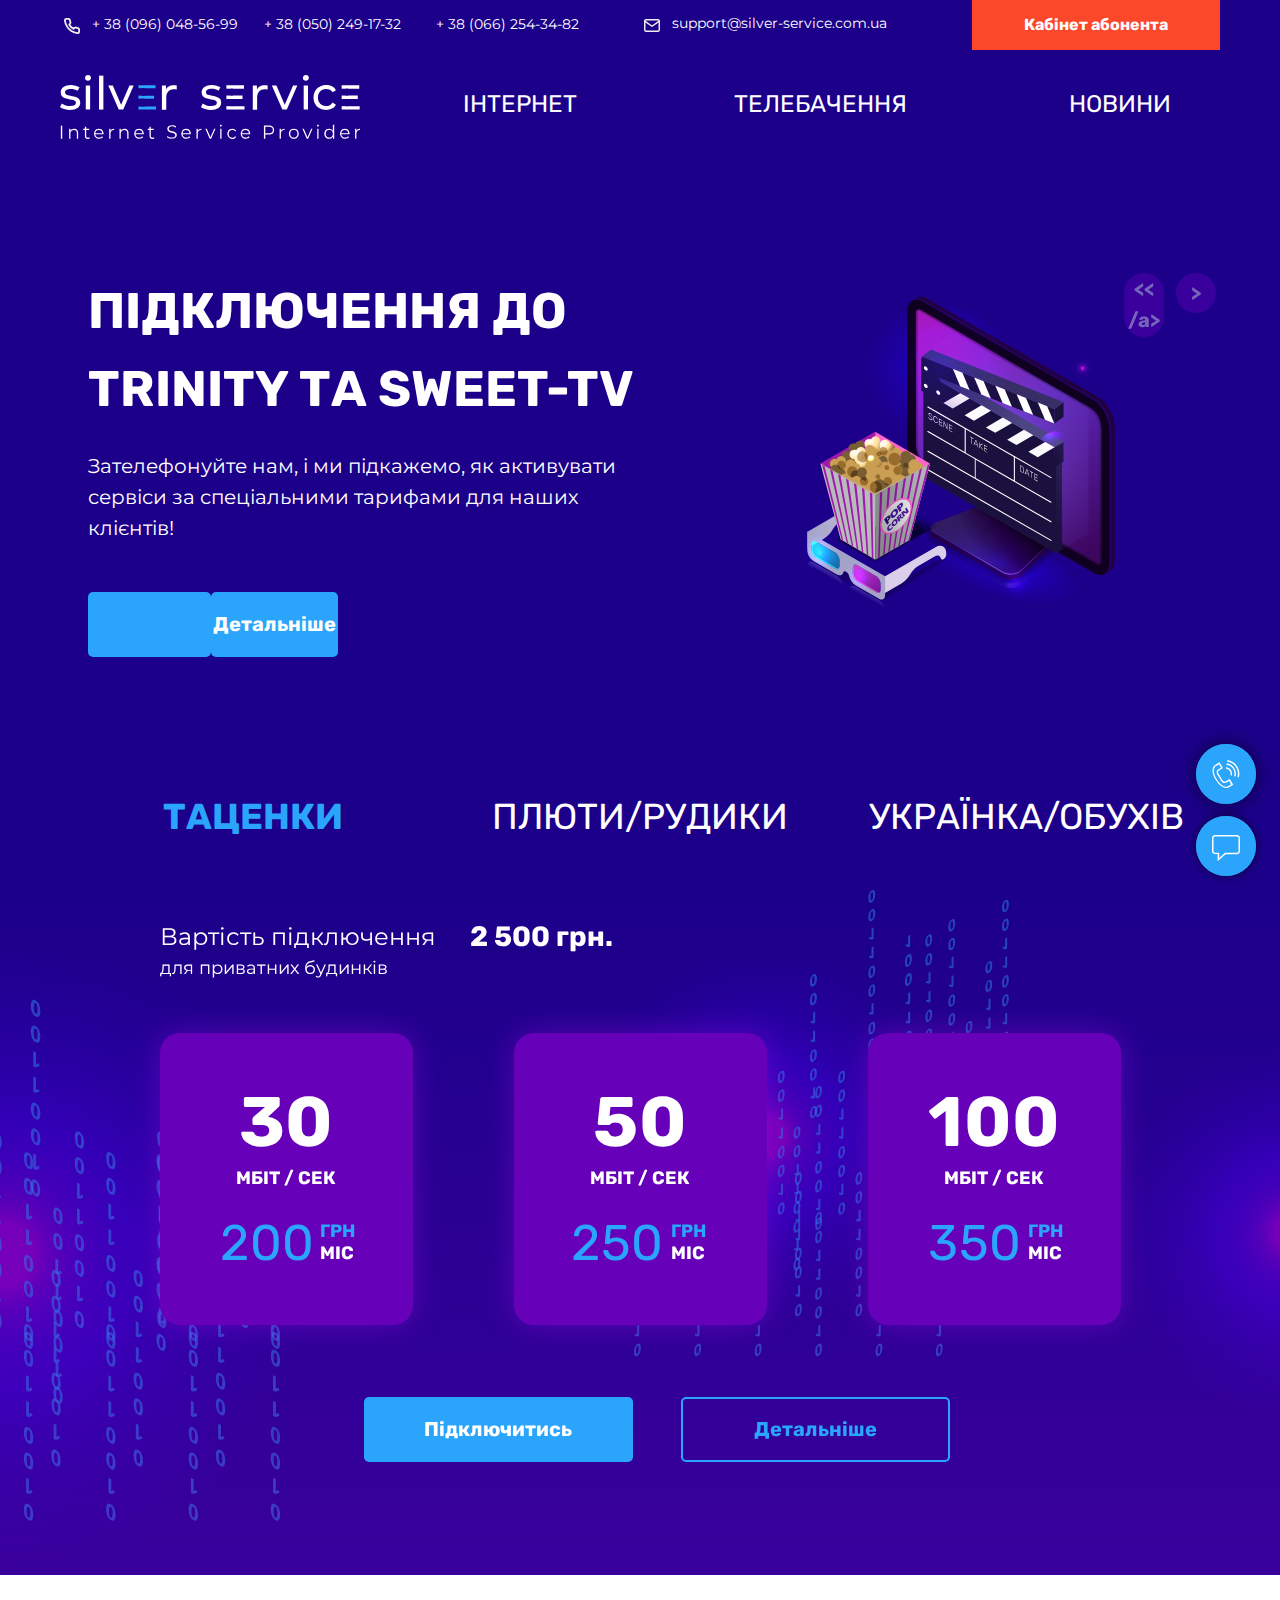
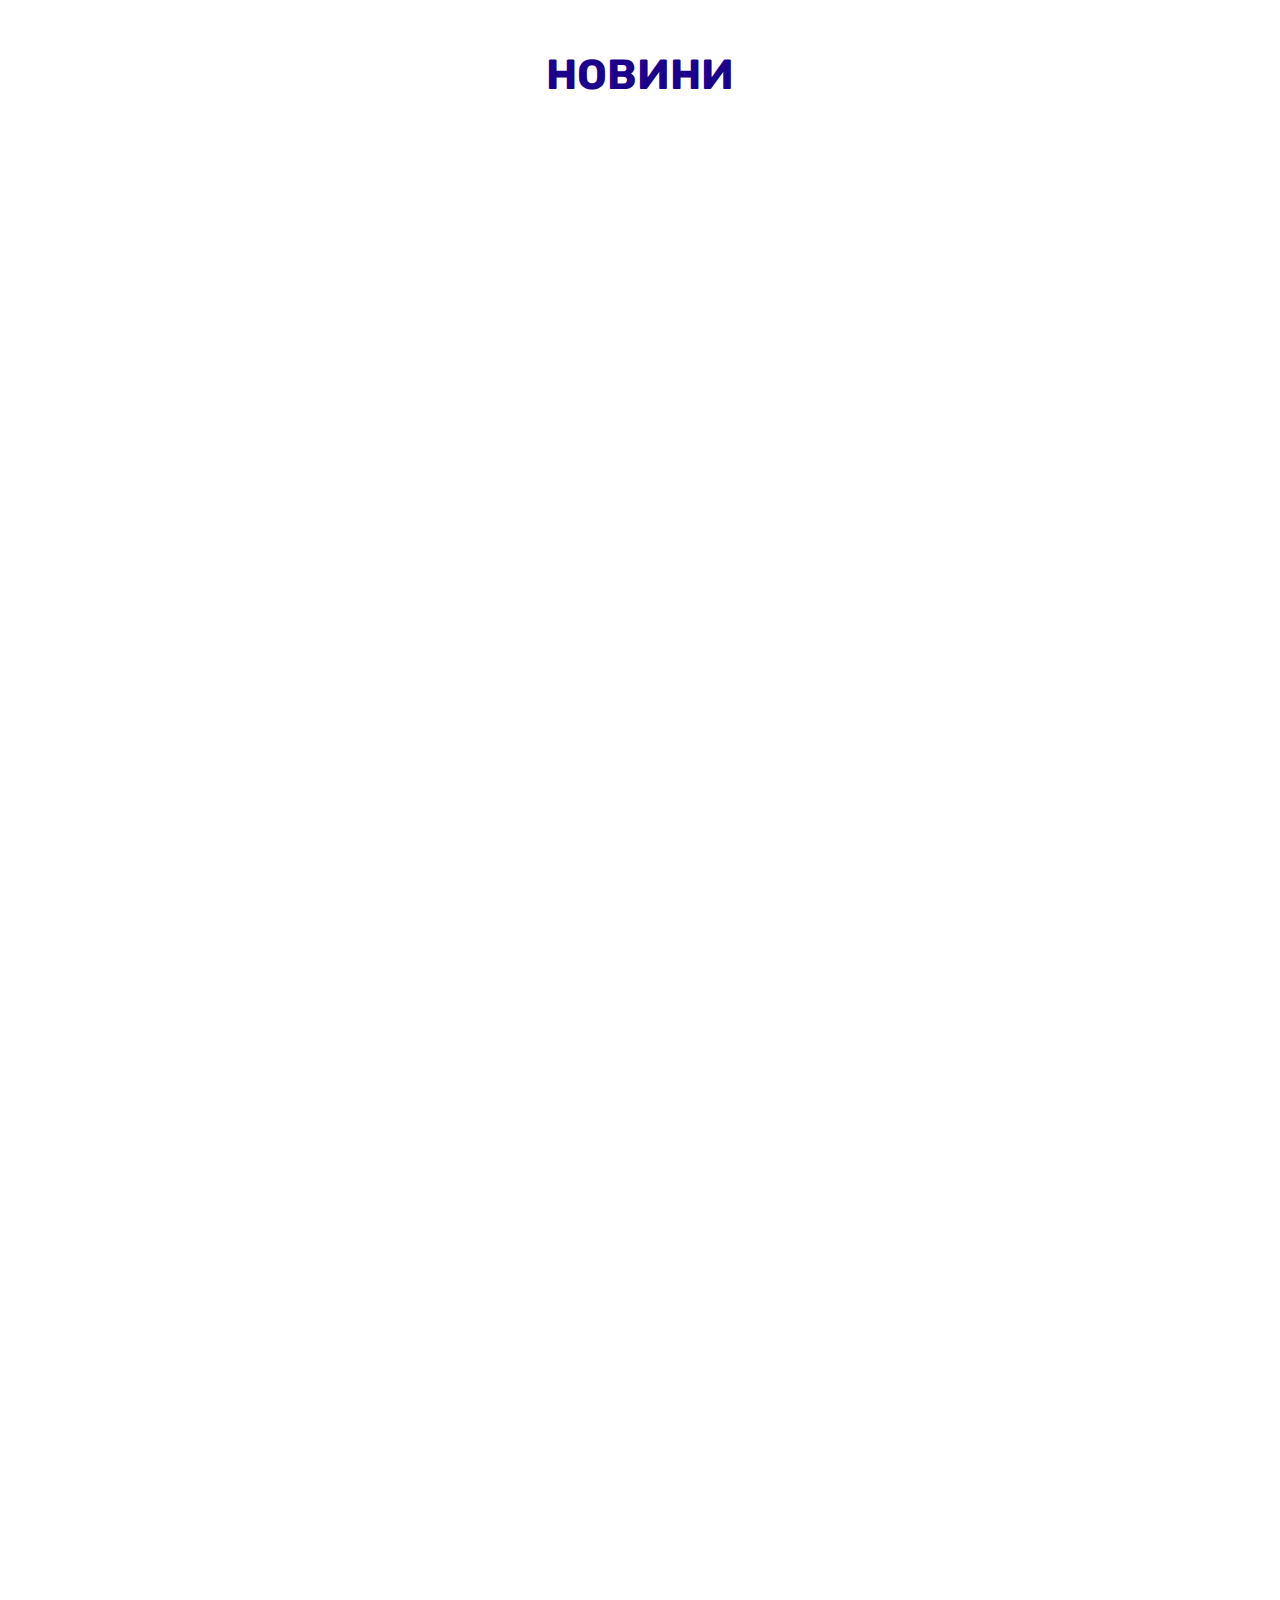
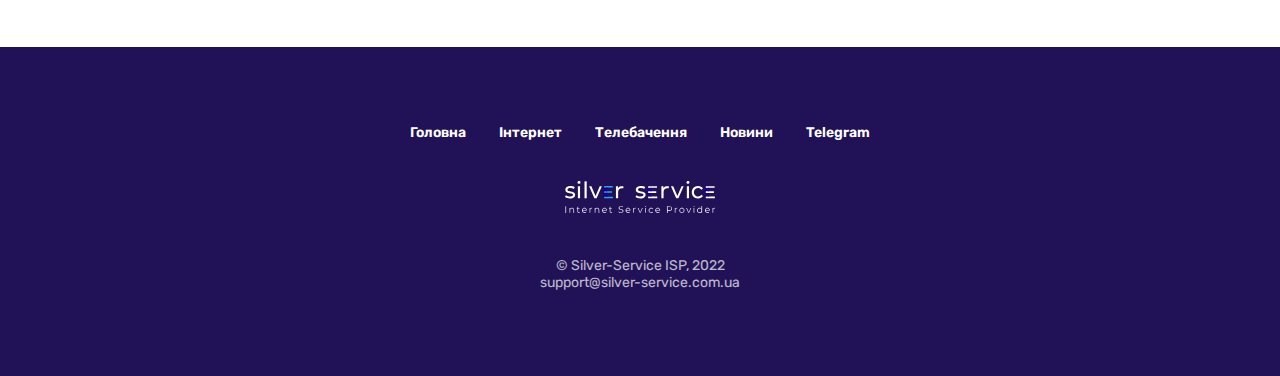
==== commit ca86daa3: "More edits for conditional adaptive" ====
--- a/page8498206.html
+++ b/page8498206.html
@@ -30,6 +30,7 @@
 	<link rel="stylesheet"
 		href="https://fonts.googleapis.com/css?family=Montserrat|Rubik:400,700&display=swap&subset=cyrillic"
 		type="text/css" />
+	<link rel="stylesheet" href="css/01_rewriteForAdaptive.css">
 	<script src="js/jquery-1.10.2.min.js"></script>
 	<script src="js/tilda-scripts-2.8.min.js"></script>
 	<script src="js/tilda-blocks-2.7.js?t=1578411606"></script>
@@ -43,21 +44,6 @@
 	<script type="text/javascript">
 		window.dataLayer = window.dataLayer || [];
 	</script>
-	<script type="text/javascript">
-		if ((/bot|google|yandex|baidu|bing|msn|duckduckbot|teoma|slurp|crawler|spider|robot|crawling|facebook/i.test(navigator.userAgent)) === false && typeof (sessionStorage) != 'undefined' && sessionStorage.getItem('visited') !== 'y') {
-			var style = document.createElement('style');
-			style.type = 'text/css';
-			style.innerHTML = '@media screen and (min-width: 980px) {.t-records {opacity: 0;}.t-records_animated {-webkit-transition: opacity ease-in-out .2s;-moz-transition: opacity ease-in-out .2s;-o-transition: opacity ease-in-out .2s;transition: opacity ease-in-out .2s;}.t-records.t-records_visible {opacity: 1;}}';
-			document.getElementsByTagName('head')[0].appendChild(style);
-			$(document).ready(function () {
-				$('.t-records').addClass('t-records_animated');
-				setTimeout(function () {
-					$('.t-records').addClass('t-records_visible');
-					sessionStorage.setItem('visited', 'y');
-				}, 400);
-			});
-		}
-	</script>
 </head>
 
 <body class="t-body" style="margin:0;">
@@ -68,6 +54,36 @@
 		<div class="menu-btn">
 			<span class="menu-btn__burger"></span>
 		</div>
+		<div class="popup-bm" id="popup-bm"></div>
+		<nav hidden class="nav">
+			<ul class="menu-nav">
+				<li class="menu-nav__item">
+					<a href="index.html" class="menu-nav__link">
+						SILVER-SERVICE
+					</a>
+				</li>
+				<li class="menu-nav__item active">
+					<a href="page8498574.html" class="menu-nav__link">
+						ІНТЕРНЕТ
+					</a>
+				</li>
+				<li class="menu-nav__item">
+					<a href="page8629852.html" class="menu-nav__link">
+						ТЕЛЕБАЧЕННЯ
+					</a>
+				</li>
+				<li class="menu-nav__item">
+					<a href="page8629856.html" class="menu-nav__link">
+						НОВИНИ
+					</a>
+				</li>
+				<li class="menu-nav__item">
+					<a href="https://t.me/SilverService_tg_bot" class="menu-nav__link">
+						Telegram
+					</a>
+				</li>
+			</ul>
+		</nav>
 		<div id="t-header" class="t-records" data-hook="blocks-collection-content-node" data-tilda-project-id="1877229"
 			data-tilda-page-id="8498579" data-tilda-formskey="243329e633d4791a2cc7b2db73a82be6">
 			<div id="rec147330664" class="r t-rec" style=" " data-animationappear="off" data-record-type="396">
@@ -446,7 +462,7 @@
 							data-field-width-res-320-value="280" data-field-axisy-value="top" data-field-axisx-value="left"
 							data-field-container-value="grid" data-field-topunits-value="" data-field-leftunits-value=""
 							data-field-heightunits-value="" data-field-widthunits-value="">
-							<a class='tn-atom' href=""> <img class='tn-atom__img t-img'
+							<a class='tn-atom' href="index.html"> <img class='tn-atom__img t-img'
 									data-original='images/tild3166-6231-4563-a464-386262303534__logo.svg' imgfield='tn_img_1575580127696'>
 							</a>
 						</div>
@@ -6043,6 +6059,8 @@
 									data-menu-item-number="3">Телебачення</a> </li>
 							<li class="t457__li"> <a href="page8629856.html" style="color:#ffffff;"
 									data-menu-item-number="4">Новини</a> </li>
+							<li class="t457__li"><a href="#" class="fa fa-telegram" style="color:#ffffff;"></a><a
+									href="https://t.me/SilverService_tg_bot" style="color:#ffffff;">Telegram</a></li>
 						</ul>
 					</div>
 					<div class="t-col t-col_12"><img src="images/tild3265-3461-4663-a564-373337373531__logo.svg"
@@ -6396,28 +6414,7 @@
 	</div>
 	<!--/footer-->
 	</div>
-	<!-- Stat -->
-	<script type="text/javascript">
-		if (!window.mainTracker) {
-			window.mainTracker = 'tilda';
-		} (function (d, w, k, o, g) {
-			var n = d.getElementsByTagName(o)[0],
-				s = d.createElement(o),
-				f = function () {
-					n.parentNode.insertBefore(s, n);
-				};
-			s.type = "text/javascript";
-			s.async = true;
-			s.key = k;
-			s.id = "tildastatscript";
-			s.src = g;
-			if (w.opera == "[object Opera]") {
-				d.addEventListener("DOMContentLoaded", f, false);
-			} else {
-				f();
-			}
-		})(document, window, 'db6fcec03d693ed7cd4bb2c78541ecd8', 'script', 'https://stat.tildacdn.com/js/tildastat-0.2.min.js');
-	</script>
+	<script src="js/main.js"></script>
 </body>
 
 </html>--- a/css/01_rewriteForAdaptive.css
+++ b/css/01_rewriteForAdaptive.css
@@ -0,0 +1,108 @@
+.popup-bm {
+	display: none;
+}
+
+.menu-btn {
+	position: absolute;
+	z-index: 1;
+	right: 1rem;
+	top: 1rem;
+	height: 20px;
+	width: 28px;
+	cursor: pointer;
+	-webkit-transition: all 0.5s ease-in-out;
+	transition: all 0.5s ease-in-out;
+}
+
+.menu-btn__burger {
+	position: absolute;
+	right: 0;
+	top: 0.5rem;
+	width: 28px;
+	height: 3px;
+	background: #fff;
+	-webkit-transition: all 0.5s ease-in-out;
+	transition: all 0.5s ease-in-out;
+}
+
+.menu-btn__burger::before {
+	content: "";
+	position: absolute;
+	top: -8px;
+	width: 28px;
+	height: 3px;
+	background: #fff;
+	-webkit-transition: all 0.5s ease-in-out;
+	transition: all 0.5s ease-in-out;
+}
+
+.menu-btn__burger::after {
+	content: "";
+	position: absolute;
+	top: 8px;
+	width: 20px;
+	height: 3px;
+	background: #fff;
+	-webkit-transition: all 0.5s ease-in-out;
+	transition: all 0.5s ease-in-out;
+}
+
+.menu-btn__burger.open {
+	-webkit-transform: rotate(720deg);
+	transform: rotate(720deg);
+	background: transparent;
+}
+
+.menu-btn__burger.open::before {
+	-webkit-transform: rotate(45deg) translate(5px, 8px);
+	transform: rotate(45deg) translate(5px, 8px);
+}
+
+.menu-btn__burger.open::after {
+	width: 28px;
+	-webkit-transform: rotate(-45deg) translate(3px, -7px);
+	transform: rotate(-45deg) translate(3px, -7px);
+}
+
+.popup-bm {
+	margin: auto;
+	background-color: #1c008a;
+	display: flex;
+	flex-direction: column;
+	justify-content: center;
+	align-items: center;
+}
+.popup-bm .menu-nav {
+	list-style-type: none; /* Remove bullets */
+	line-height: 2; /* Add space between links */
+}
+
+.menu-nav {
+	margin: 10px;
+}
+
+.popup-bm .menu-nav a {
+	color: #fff;
+	text-decoration: none;
+	font-size: 1.5rem;
+}
+
+.popup-bm .menu-nav > li > a:visited {
+	color: white !important;
+}
+
+.popup-bm .menu-nav > li > a:focus {
+	border-bottom: 1px solid;
+}
+
+.popup-bm .menu-nav > li > a:hover {
+	border-bottom: 1px solid;
+}
+
+#Telegram {
+	color: white !important;
+}
+
+#Telegram > a:visited {
+	color: white !important;
+}
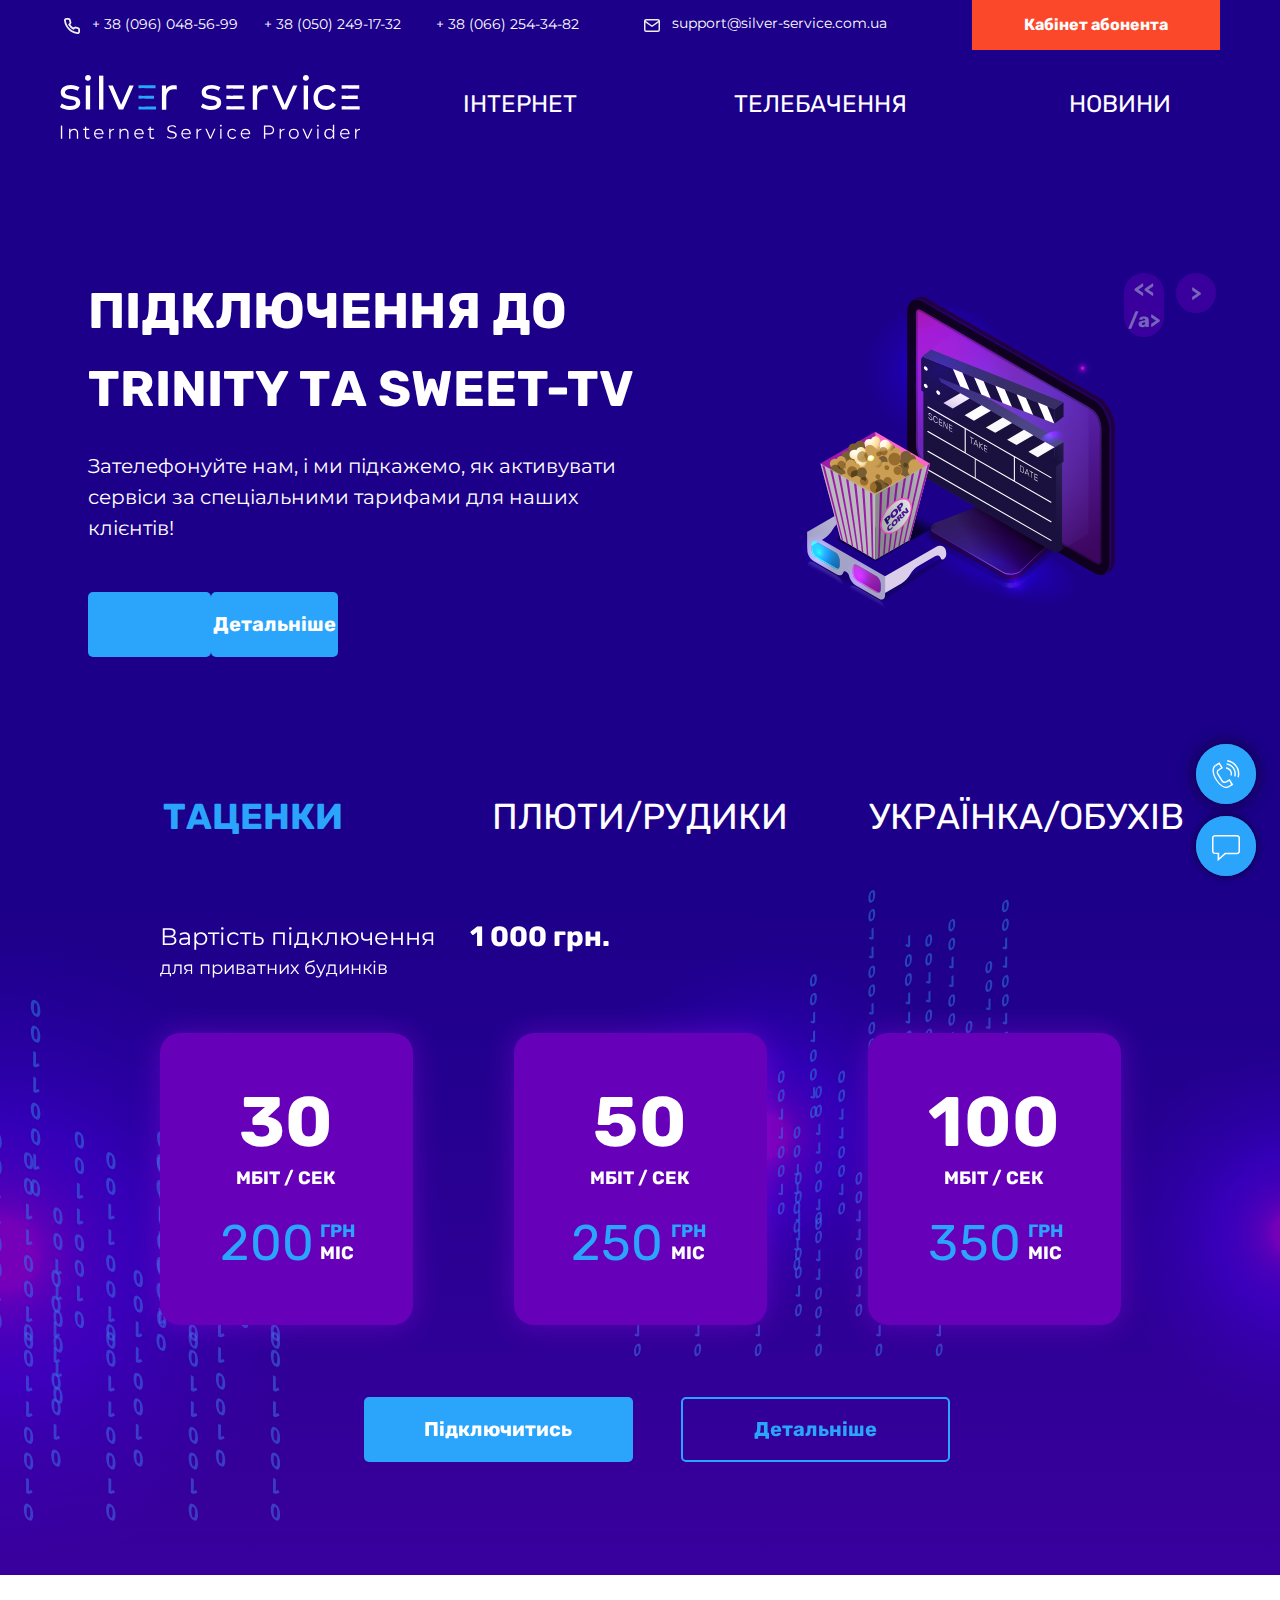
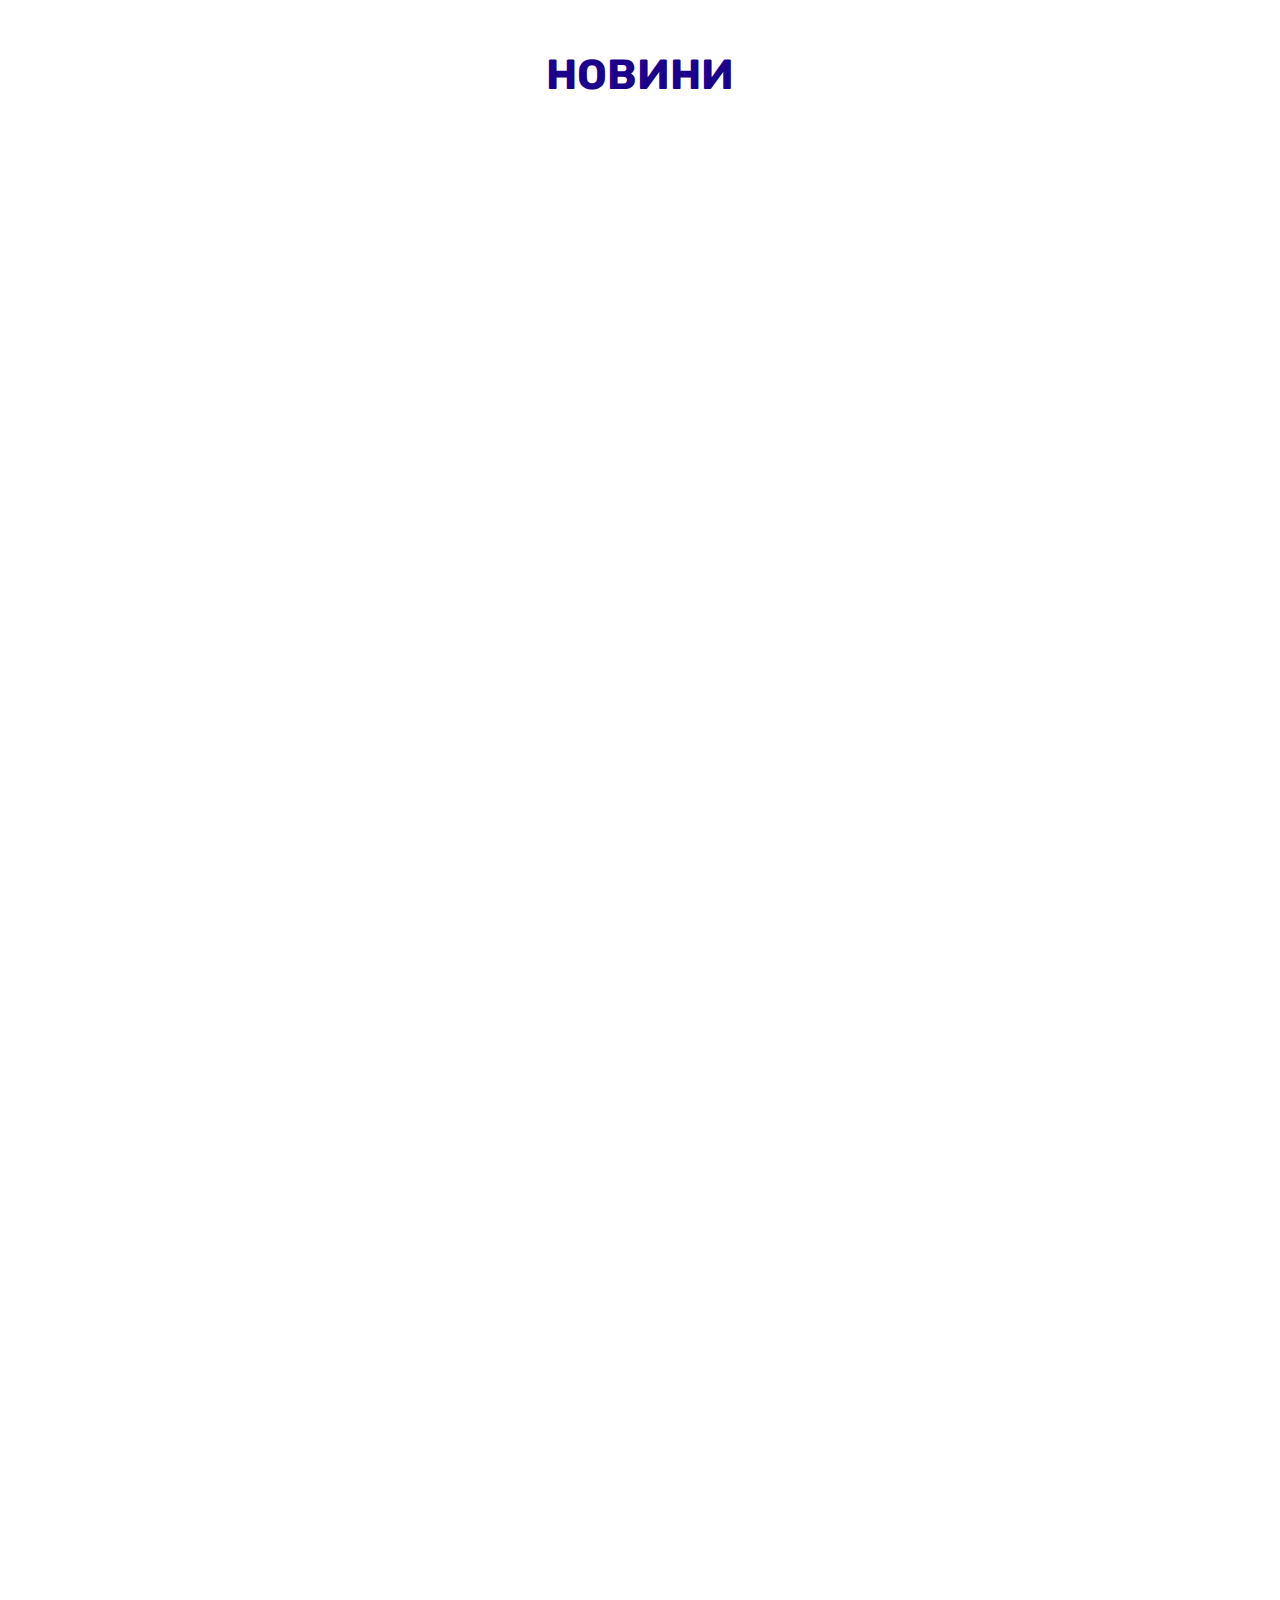
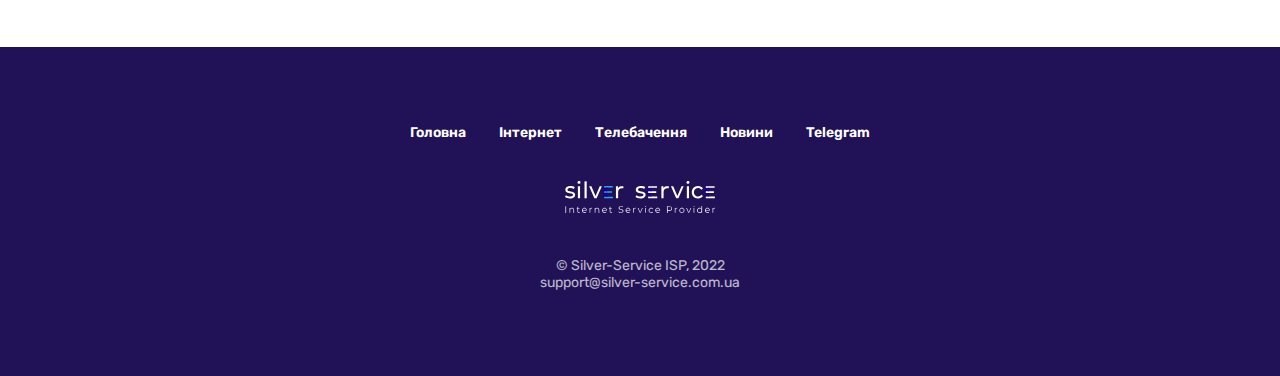
==== commit 0e3b9b7e: "conditions changed" ====
--- a/page8498206.html
+++ b/page8498206.html
@@ -2,6419 +2,6419 @@
 <html>
 
 <head>
-	<meta charset="utf-8" />
-	<meta http-equiv="Content-Type" content="text/html; charset=utf-8" />
-	<meta name="viewport" content="width=device-width, initial-scale=1.0" />
-	<!--metatextblock-->
-	<title>Головна</title>
-	<meta property="og:url" content="http://project1877229.tilda.ws" />
-	<meta property="og:title" content="Головна" />
-	<meta property="og:description" content="" />
-	<meta property="og:type" content="website" />
-	<meta property="og:image"
-		content="images/tild3565-3937-4162-a237-366563643564__-__resize__504x__photo143449487857786c23bcb06b9.jpeg" />
-	<link rel="canonical" href="http://project1877229.tilda.ws">
-	<!--/metatextblock-->
-	<meta property="fb:app_id" content="257953674358265" />
-	<meta name="format-detection" content="telephone=no" />
-	<meta http-equiv="x-dns-prefetch-control" content="on">
-	<link rel="shortcut icon" href="images/tildafavicon.ico" type="image/x-icon" />
-	<!-- Assets -->
-	<link rel="stylesheet" href="css/tilda-grid-3.0.min.css" type="text/css" media="all" />
-	<link rel="stylesheet" href="css/tilda-blocks-2.12.css?t=1578411606" type="text/css" media="all" />
-	<link rel="stylesheet" href="css/tilda-animation-1.0.min.css" type="text/css" media="all" />
-	<link rel="stylesheet" href="css/tilda-slds-1.4.min.css" type="text/css" media="all" />
-	<link rel="stylesheet" href="css/tilda-zoom-2.0.min.css" type="text/css" media="all" />
-	<link rel="stylesheet" href="css/tilda-popup-1.1.min.css" type="text/css" media="all" />
-	<link rel="stylesheet" href="css/tilda-feed-1.0.min.css" type="text/css" media="all" />
-	<link rel="stylesheet"
-		href="https://fonts.googleapis.com/css?family=Montserrat|Rubik:400,700&display=swap&subset=cyrillic"
-		type="text/css" />
-	<link rel="stylesheet" href="css/01_rewriteForAdaptive.css">
-	<script src="js/jquery-1.10.2.min.js"></script>
-	<script src="js/tilda-scripts-2.8.min.js"></script>
-	<script src="js/tilda-blocks-2.7.js?t=1578411606"></script>
-	<script src="js/lazyload-1.3.min.js" charset="utf-8"></script>
-	<script src="js/tilda-animation-1.0.min.js" charset="utf-8"></script>
-	<script src="js/tilda-slds-1.4.min.js" charset="utf-8"></script>
-	<script src="js/hammer.min.js" charset="utf-8"></script>
-	<script src="js/tilda-zoom-2.0.min.js" charset="utf-8"></script>
-	<script src="js/tilda-feed-1.0.min.js" charset="utf-8"></script>
-	<script src="js/tilda-forms-1.0.min.js" charset="utf-8"></script>
-	<script type="text/javascript">
-		window.dataLayer = window.dataLayer || [];
-	</script>
+  <meta charset="utf-8" />
+  <meta http-equiv="Content-Type" content="text/html; charset=utf-8" />
+  <meta name="viewport" content="width=device-width, initial-scale=1.0" />
+  <!--metatextblock-->
+  <title>Головна</title>
+  <meta property="og:url" content="http://project1877229.tilda.ws" />
+  <meta property="og:title" content="Головна" />
+  <meta property="og:description" content="" />
+  <meta property="og:type" content="website" />
+  <meta property="og:image"
+    content="images/tild3565-3937-4162-a237-366563643564__-__resize__504x__photo143449487857786c23bcb06b9.jpeg" />
+  <link rel="canonical" href="http://project1877229.tilda.ws">
+  <!--/metatextblock-->
+  <meta property="fb:app_id" content="257953674358265" />
+  <meta name="format-detection" content="telephone=no" />
+  <meta http-equiv="x-dns-prefetch-control" content="on">
+  <link rel="shortcut icon" href="images/tildafavicon.ico" type="image/x-icon" />
+  <!-- Assets -->
+  <link rel="stylesheet" href="css/tilda-grid-3.0.min.css" type="text/css" media="all" />
+  <link rel="stylesheet" href="css/tilda-blocks-2.12.css?t=1578411606" type="text/css" media="all" />
+  <link rel="stylesheet" href="css/tilda-animation-1.0.min.css" type="text/css" media="all" />
+  <link rel="stylesheet" href="css/tilda-slds-1.4.min.css" type="text/css" media="all" />
+  <link rel="stylesheet" href="css/tilda-zoom-2.0.min.css" type="text/css" media="all" />
+  <link rel="stylesheet" href="css/tilda-popup-1.1.min.css" type="text/css" media="all" />
+  <link rel="stylesheet" href="css/tilda-feed-1.0.min.css" type="text/css" media="all" />
+  <link rel="stylesheet"
+    href="https://fonts.googleapis.com/css?family=Montserrat|Rubik:400,700&display=swap&subset=cyrillic"
+    type="text/css" />
+  <link rel="stylesheet" href="css/01_rewriteForAdaptive.css">
+  <script src="js/jquery-1.10.2.min.js"></script>
+  <script src="js/tilda-scripts-2.8.min.js"></script>
+  <script src="js/tilda-blocks-2.7.js?t=1578411606"></script>
+  <script src="js/lazyload-1.3.min.js" charset="utf-8"></script>
+  <script src="js/tilda-animation-1.0.min.js" charset="utf-8"></script>
+  <script src="js/tilda-slds-1.4.min.js" charset="utf-8"></script>
+  <script src="js/hammer.min.js" charset="utf-8"></script>
+  <script src="js/tilda-zoom-2.0.min.js" charset="utf-8"></script>
+  <script src="js/tilda-feed-1.0.min.js" charset="utf-8"></script>
+  <script src="js/tilda-forms-1.0.min.js" charset="utf-8"></script>
+  <script type="text/javascript">
+    window.dataLayer = window.dataLayer || [];
+  </script>
 </head>
 
 <body class="t-body" style="margin:0;">
-	<!--allrecords-->
-	<div id="allrecords" class="t-records" data-hook="blocks-collection-content-node" data-tilda-project-id="1877229"
-		data-tilda-page-id="8498206" data-tilda-formskey="243329e633d4791a2cc7b2db73a82be6">
-		<!--header-->
-		<div class="menu-btn">
-			<span class="menu-btn__burger"></span>
-		</div>
-		<div class="popup-bm" id="popup-bm"></div>
-		<nav hidden class="nav">
-			<ul class="menu-nav">
-				<li class="menu-nav__item">
-					<a href="index.html" class="menu-nav__link">
-						SILVER-SERVICE
-					</a>
-				</li>
-				<li class="menu-nav__item active">
-					<a href="page8498574.html" class="menu-nav__link">
-						ІНТЕРНЕТ
-					</a>
-				</li>
-				<li class="menu-nav__item">
-					<a href="page8629852.html" class="menu-nav__link">
-						ТЕЛЕБАЧЕННЯ
-					</a>
-				</li>
-				<li class="menu-nav__item">
-					<a href="page8629856.html" class="menu-nav__link">
-						НОВИНИ
-					</a>
-				</li>
-				<li class="menu-nav__item">
-					<a href="https://t.me/SilverService_tg_bot" class="menu-nav__link">
-						Telegram
-					</a>
-				</li>
-			</ul>
-		</nav>
-		<div id="t-header" class="t-records" data-hook="blocks-collection-content-node" data-tilda-project-id="1877229"
-			data-tilda-page-id="8498579" data-tilda-formskey="243329e633d4791a2cc7b2db73a82be6">
-			<div id="rec147330664" class="r t-rec" style=" " data-animationappear="off" data-record-type="396">
-				<!-- T396 -->
-				<style>
-					#rec147330664 .t396__artboard {
-						height: 168px;
-						background-color: #1c008a;
-					}
-
-					#rec147330664 .t396__filter {
-						height: 168px;
-					}
-
-					#rec147330664 .t396__carrier {
-						height: 168px;
-						background-position: center center;
-						background-attachment: scroll;
-						background-size: cover;
-						background-repeat: no-repeat;
-					}
-
-					@media screen and (max-width: 1199px) {
-						#rec147330664 .t396__artboard {}
-
-						#rec147330664 .t396__filter {}
-
-						#rec147330664 .t396__carrier {
-							background-attachment: scroll;
-						}
-					}
-
-					@media screen and (max-width: 959px) {}
-
-					@media screen and (max-width: 639px) {}
-
-					@media screen and (max-width: 479px) {}
-
-					#rec147330664 .tn-elem[data-elem-id="1575580127696"] {
-						z-index: 5;
-						top: 75px;
-						left: calc(50% - 600px + 20px);
-						width: 300px;
-					}
-
-					#rec147330664 .tn-elem[data-elem-id="1575580127696"] .tn-atom {
-						background-position: center center;
-						border-color: transparent;
-						border-style: solid;
-					}
-
-					@media screen and (max-width: 1199px) {
-						#rec147330664 .tn-elem[data-elem-id="1575580127696"] {
-							top: 28px;
-							left: calc(50% - 480px + 20px);
-							width: 200px;
-						}
-					}
-
-					@media screen and (max-width: 959px) {}
-
-					@media screen and (max-width: 639px) {}
-
-					@media screen and (max-width: 479px) {
-						#rec147330664 .tn-elem[data-elem-id="1575580127696"] {
-							top: 28px;
-							left: calc(50% - 160px + 20px);
-							width: 280px;
-						}
-					}
-
-					#rec147330664 .tn-elem[data-elem-id="1576693805692"] {
-						color: #ffffff;
-						text-align: center;
-						z-index: 4;
-						top: 77px;
-						left: calc(50% - 600px + 380px);
-						width: 200px;
-						height: 55px;
-					}
-
-					#rec147330664 .tn-elem[data-elem-id="1576693805692"] .tn-atom {
-						color: #ffffff;
-						font-size: 24px;
-						font-family: 'Rubik', Arial, sans-serif;
-						line-height: 1.55;
-						font-weight: 400;
-						border-width: 1px;
-						border-radius: 30px;
-						background-position: center center;
-						border-color: transparent;
-						border-style: solid;
-						transition: background-color 0.2s ease-in-out, color 0.2s ease-in-out, border-color 0.2s ease-in-out;
-					}
-
-					#rec147330664 .tn-elem[data-elem-id="1576693805692"] .tn-atom:hover {
-						color: #2ba4fb;
-					}
-
-					@media screen and (max-width: 1199px) {}
-
-					@media screen and (max-width: 959px) {}
-
-					@media screen and (max-width: 639px) {}
-
-					@media screen and (max-width: 479px) {}
-
-					#rec147330664 .tn-elem[data-elem-id="1576693866097"] {
-						color: #ffffff;
-						text-align: center;
-						z-index: 2;
-						top: 77px;
-						left: calc(50% - 600px + 680px);
-						width: 200px;
-						height: 55px;
-					}
-
-					#rec147330664 .tn-elem[data-elem-id="1576693866097"] .tn-atom {
-						color: #ffffff;
-						font-size: 24px;
-						font-family: 'Rubik', Arial, sans-serif;
-						line-height: 1.55;
-						font-weight: 400;
-						border-width: 1px;
-						border-radius: 30px;
-						background-position: center center;
-						border-color: transparent;
-						border-style: solid;
-						transition: background-color 0.2s ease-in-out, color 0.2s ease-in-out, border-color 0.2s ease-in-out;
-					}
-
-					#rec147330664 .tn-elem[data-elem-id="1576693866097"] .tn-atom:hover {
-						color: #2ba4fb;
-					}
-
-					@media screen and (max-width: 1199px) {}
-
-					@media screen and (max-width: 959px) {}
-
-					@media screen and (max-width: 639px) {}
-
-					@media screen and (max-width: 479px) {}
-
-					#rec147330664 .tn-elem[data-elem-id="1576693891593"] {
-						color: #ffffff;
-						text-align: center;
-						z-index: 1;
-						top: 77px;
-						left: calc(50% - 600px + 980px);
-						width: 200px;
-						height: 55px;
-					}
-
-					#rec147330664 .tn-elem[data-elem-id="1576693891593"] .tn-atom {
-						color: #ffffff;
-						font-size: 24px;
-						font-family: 'Rubik', Arial, sans-serif;
-						line-height: 1.55;
-						font-weight: 400;
-						border-width: 1px;
-						border-radius: 30px;
-						background-position: center center;
-						border-color: transparent;
-						border-style: solid;
-						transition: background-color 0.2s ease-in-out, color 0.2s ease-in-out, border-color 0.2s ease-in-out;
-					}
-
-					#rec147330664 .tn-elem[data-elem-id="1576693891593"] .tn-atom:hover {
-						color: #2ba4fb;
-					}
-
-					@media screen and (max-width: 1199px) {}
-
-					@media screen and (max-width: 959px) {}
-
-					@media screen and (max-width: 639px) {}
-
-					@media screen and (max-width: 479px) {}
-
-					#rec147330664 .tn-elem[data-elem-id="1578404969261"] {
-						z-index: 6;
-						top: 18px;
-						left: calc(50% - 600px + 24px);
-						width: 16px;
-					}
-
-					#rec147330664 .tn-elem[data-elem-id="1578404969261"] .tn-atom {
-						background-position: center center;
-						border-color: transparent;
-						border-style: solid;
-					}
-
-					@media screen and (max-width: 1199px) {}
-
-					@media screen and (max-width: 959px) {}
-
-					@media screen and (max-width: 639px) {}
-
-					@media screen and (max-width: 479px) {}
-
-					#rec147330664 .tn-elem[data-elem-id="1578404969273"] {
-						color: #ffffff;
-						z-index: 7;
-						top: 14px;
-						left: calc(50% - 600px + 52px);
-						width: 160px;
-					}
-
-					#rec147330664 .tn-elem[data-elem-id="1578404969273"] .tn-atom {
-						color: #ffffff;
-						font-size: 14px;
-						font-family: 'Montserrat', Arial, sans-serif;
-						line-height: 1.55;
-						font-weight: 400;
-						background-position: center center;
-						border-color: transparent;
-						border-style: solid;
-					}
-
-					@media screen and (max-width: 1199px) {}
-
-					@media screen and (max-width: 959px) {}
-
-					@media screen and (max-width: 639px) {}
-
-					@media screen and (max-width: 479px) {}
-
-					#rec147330664 .tn-elem[data-elem-id="1578404969281"] {
-						z-index: 8;
-						top: 19px;
-						left: calc(50% - 600px + 604px);
-						width: 16px;
-					}
-
-					#rec147330664 .tn-elem[data-elem-id="1578404969281"] .tn-atom {
-						background-position: center center;
-						border-color: transparent;
-						border-style: solid;
-					}
-
-					@media screen and (max-width: 1199px) {}
-
-					@media screen and (max-width: 959px) {}
-
-					@media screen and (max-width: 639px) {}
-
-					@media screen and (max-width: 479px) {}
-
-					#rec147330664 .tn-elem[data-elem-id="1578404969293"] {
-						color: #ffffff;
-						z-index: 9;
-						top: 13px;
-						left: calc(50% - 600px + 632px);
-						width: 230px;
-					}
-
-					#rec147330664 .tn-elem[data-elem-id="1578404969293"] .tn-atom {
-						color: #ffffff;
-						font-size: 14px;
-						font-family: 'Montserrat', Arial, sans-serif;
-						line-height: 1.55;
-						font-weight: 400;
-						background-position: center center;
-						border-color: transparent;
-						border-style: solid;
-					}
-
-					@media screen and (max-width: 1199px) {}
-
-					@media screen and (max-width: 959px) {}
-
-					@media screen and (max-width: 639px) {}
-
-					@media screen and (max-width: 479px) {}
-
-					#rec147330664 .tn-elem[data-elem-id="1578404969298"] {
-						color: #ffffff;
-						z-index: 10;
-						top: 14px;
-						left: calc(50% - 600px + 224px);
-						width: 160px;
-					}
-
-					#rec147330664 .tn-elem[data-elem-id="1578404969298"] .tn-atom {
-						color: #ffffff;
-						font-size: 14px;
-						font-family: 'Montserrat', Arial, sans-serif;
-						line-height: 1.55;
-						font-weight: 400;
-						background-position: center center;
-						border-color: transparent;
-						border-style: solid;
-					}
-
-					@media screen and (max-width: 1199px) {}
-
-					@media screen and (max-width: 959px) {}
-
-					@media screen and (max-width: 639px) {}
-
-					@media screen and (max-width: 479px) {}
-
-					#rec147330664 .tn-elem[data-elem-id="1578404969304"] {
-						color: #ffffff;
-						z-index: 11;
-						top: 14px;
-						left: calc(50% - 600px + 396px);
-						width: 160px;
-					}
-
-					#rec147330664 .tn-elem[data-elem-id="1578404969304"] .tn-atom {
-						color: #ffffff;
-						font-size: 14px;
-						font-family: 'Montserrat', Arial, sans-serif;
-						line-height: 1.55;
-						font-weight: 400;
-						background-position: center center;
-						border-color: transparent;
-						border-style: solid;
-					}
-
-					@media screen and (max-width: 1199px) {}
-
-					@media screen and (max-width: 959px) {}
-
-					@media screen and (max-width: 639px) {}
-
-					@media screen and (max-width: 479px) {}
-
-					#rec147330664 .tn-elem[data-elem-id="1578404969310"] {
-						color: #ffffff;
-						text-align: center;
-						z-index: 12;
-						top: 0px;
-						left: calc(50% - 600px + 932px);
-						width: 248px;
-						height: 50px;
-					}
-
-					#rec147330664 .tn-elem[data-elem-id="1578404969310"] .tn-atom {
-						color: #ffffff;
-						font-size: 16px;
-						font-family: 'Rubik', Arial, sans-serif;
-						line-height: 1.55;
-						font-weight: 700;
-						border-width: 1px;
-						border-radius: 0px;
-						background-color: #fb482b;
-						background-position: center center;
-						border-color: transparent;
-						border-style: solid;
-						transition: background-color 0.2s ease-in-out, color 0.2s ease-in-out, border-color 0.2s ease-in-out;
-					}
-
-					#rec147330664 .tn-elem[data-elem-id="1578404969310"] .tn-atom:hover {
-						background-color: #c41d00;
-					}
-
-					@media screen and (max-width: 1199px) {}
-
-					@media screen and (max-width: 959px) {}
-
-					@media screen and (max-width: 639px) {}
-
-					@media screen and (max-width: 479px) {}
-				</style>
-				<div class='t396'>
-					<div class="t396__artboard" data-artboard-recid="147330664" data-artboard-height="168"
-						data-artboard-height_vh="" data-artboard-valign="center" data-artboard-ovrflw="">
-						<div class="t396__carrier" data-artboard-recid="147330664"></div>
-						<div class="t396__filter" data-artboard-recid="147330664"></div>
-						<div class='t396__elem tn-elem tn-elem__1473306641575580127696' data-elem-id='1575580127696'
-							data-elem-type='image' data-field-top-value="75" data-field-top-res-960-value="28"
-							data-field-top-res-320-value="28" data-field-left-value="20" data-field-left-res-960-value="20"
-							data-field-left-res-320-value="20" data-field-width-value="300" data-field-width-res-960-value="200"
-							data-field-width-res-320-value="280" data-field-axisy-value="top" data-field-axisx-value="left"
-							data-field-container-value="grid" data-field-topunits-value="" data-field-leftunits-value=""
-							data-field-heightunits-value="" data-field-widthunits-value="">
-							<a class='tn-atom' href="index.html"> <img class='tn-atom__img t-img'
-									data-original='images/tild3166-6231-4563-a464-386262303534__logo.svg' imgfield='tn_img_1575580127696'>
-							</a>
-						</div>
-						<div class='t396__elem tn-elem tn-elem__1473306641576693805692' data-elem-id='1576693805692'
-							data-elem-type='button' data-field-top-value="77" data-field-left-value="380" data-field-height-value="55"
-							data-field-width-value="200" data-field-axisy-value="top" data-field-axisx-value="left"
-							data-field-container-value="grid" data-field-topunits-value="" data-field-leftunits-value=""
-							data-field-heightunits-value="" data-field-widthunits-value=""> <a class='tn-atom'
-								href="page8498574.html">ІНТЕРНЕТ</a> </div>
-						<div class='t396__elem tn-elem tn-elem__1473306641576693866097' data-elem-id='1576693866097'
-							data-elem-type='button' data-field-top-value="77" data-field-left-value="680" data-field-height-value="55"
-							data-field-width-value="200" data-field-axisy-value="top" data-field-axisx-value="left"
-							data-field-container-value="grid" data-field-topunits-value="" data-field-leftunits-value=""
-							data-field-heightunits-value="" data-field-widthunits-value=""> <a class='tn-atom'
-								href="page8629852.html">ТЕЛЕБАЧЕННЯ</a> </div>
-						<div class='t396__elem tn-elem tn-elem__1473306641576693891593' data-elem-id='1576693891593'
-							data-elem-type='button' data-field-top-value="77" data-field-left-value="980" data-field-height-value="55"
-							data-field-width-value="200" data-field-axisy-value="top" data-field-axisx-value="left"
-							data-field-container-value="grid" data-field-topunits-value="" data-field-leftunits-value=""
-							data-field-heightunits-value="" data-field-widthunits-value=""> <a class='tn-atom'
-								href="page8629856.html">НОВИНИ</a> </div>
-						<div class='t396__elem tn-elem tn-elem__1473306641578404969261' data-elem-id='1578404969261'
-							data-elem-type='image' data-field-top-value="18" data-field-left-value="24" data-field-width-value="16"
-							data-field-axisy-value="top" data-field-axisx-value="left" data-field-container-value="grid"
-							data-field-topunits-value="" data-field-leftunits-value="" data-field-heightunits-value=""
-							data-field-widthunits-value="">
-							<div class='tn-atom'> <img class='tn-atom__img t-img'
-									data-original='images/tild3439-3432-4539-a363-653532376530__phone.svg'
-									imgfield='tn_img_1578404969261'> </div>
-						</div>
-						<div class='t396__elem tn-elem tn-elem__1473306641578404969273' data-elem-id='1578404969273'
-							data-elem-type='text' data-field-top-value="14" data-field-left-value="52" data-field-width-value="160"
-							data-field-axisy-value="top" data-field-axisx-value="left" data-field-container-value="grid"
-							data-field-topunits-value="" data-field-leftunits-value="" data-field-heightunits-value=""
-							data-field-widthunits-value="">
-							<div class='tn-atom' field='tn_text_1578404969273'>+ 38 (096) 048-56-99</div>
-						</div>
-						<div class='t396__elem tn-elem tn-elem__1473306641578404969281' data-elem-id='1578404969281'
-							data-elem-type='image' data-field-top-value="19" data-field-left-value="604" data-field-width-value="16"
-							data-field-axisy-value="top" data-field-axisx-value="left" data-field-container-value="grid"
-							data-field-topunits-value="" data-field-leftunits-value="" data-field-heightunits-value=""
-							data-field-widthunits-value="">
-							<div class='tn-atom'> <img class='tn-atom__img t-img'
-									data-original='images/tild3363-3438-4462-a466-366363633632__mail.svg' imgfield='tn_img_1578404969281'>
-							</div>
-						</div>
-						<div class='t396__elem tn-elem tn-elem__1473306641578404969293' data-elem-id='1578404969293'
-							data-elem-type='text' data-field-top-value="13" data-field-left-value="632" data-field-width-value="230"
-							data-field-axisy-value="top" data-field-axisx-value="left" data-field-container-value="grid"
-							data-field-topunits-value="" data-field-leftunits-value="" data-field-heightunits-value=""
-							data-field-widthunits-value=""> <a class='tn-atom' href="support@silver-service.com.ua"
-								target="_blank">support@silver-service.com.ua</a> </div>
-						<div class='t396__elem tn-elem tn-elem__1473306641578404969298' data-elem-id='1578404969298'
-							data-elem-type='text' data-field-top-value="14" data-field-left-value="224" data-field-width-value="160"
-							data-field-axisy-value="top" data-field-axisx-value="left" data-field-container-value="grid"
-							data-field-topunits-value="" data-field-leftunits-value="" data-field-heightunits-value=""
-							data-field-widthunits-value="">
-							<div class='tn-atom' field='tn_text_1578404969298'>+ 38 (050) 249-17-32</div>
-						</div>
-						<div class='t396__elem tn-elem tn-elem__1473306641578404969304' data-elem-id='1578404969304'
-							data-elem-type='text' data-field-top-value="14" data-field-left-value="396" data-field-width-value="160"
-							data-field-axisy-value="top" data-field-axisx-value="left" data-field-container-value="grid"
-							data-field-topunits-value="" data-field-leftunits-value="" data-field-heightunits-value=""
-							data-field-widthunits-value="">
-							<div class='tn-atom' field='tn_text_1578404969304'>+ 38 (066) 254-34-82</div>
-						</div>
-						<div class='t396__elem tn-elem tn-elem__1473306641578404969310' data-elem-id='1578404969310'
-							data-elem-type='button' data-field-top-value="0" data-field-left-value="932" data-field-height-value="50"
-							data-field-width-value="248" data-field-axisy-value="top" data-field-axisx-value="left"
-							data-field-container-value="grid" data-field-topunits-value="" data-field-leftunits-value=""
-							data-field-heightunits-value="" data-field-widthunits-value=""> <a
-								href="http://91.220.106.12:7979/publicbill/?&N=Client" <div class='tn-atom'>Кабінет абонента</div></a>
-					</div>
-				</div>
-			</div>
-			<script>
-				$(document).ready(function () {
-					t396_init('147330664');
-				});
-			</script>
-			<!-- /T396 -->
-		</div>
-	</div>
-	<!--/header-->
-	<div id="rec149442898" class="r t-rec" style=" " data-animationappear="off" data-record-type="396">
-		<!-- T396 -->
-		<style>
-			#rec149442898 .t396__artboard {
-				height: 490px;
-				background-color: #1c008a;
-			}
-
-			#rec149442898 .t396__filter {
-				height: 490px;
-			}
-
-			#rec149442898 .t396__carrier {
-				height: 490px;
-				background-position: center center;
-				background-attachment: scroll;
-				background-size: cover;
-				background-repeat: no-repeat;
-			}
-
-			@media screen and (max-width: 1199px) {
-				#rec149442898 .t396__artboard {}
-
-				#rec149442898 .t396__filter {}
-
-				#rec149442898 .t396__carrier {
-					background-attachment: scroll;
-				}
-			}
-
-			@media screen and (max-width: 959px) {}
-
-			@media screen and (max-width: 639px) {}
-
-			@media screen and (max-width: 479px) {}
-
-			#rec149442898 .tn-elem[data-elem-id="1576423283520"] {
-				z-index: 1;
-				top: 81px;
-				left: calc(50% - 600px + 0px);
-				width: 1200px;
-				height: 550px;
-			}
-
-			#rec149442898 .tn-elem[data-elem-id="1576423283520"] .tn-atom {
-				background-position: center center;
-				border-color: transparent;
-				border-style: solid;
-			}
-
-			@media screen and (max-width: 1199px) {}
-
-			@media screen and (max-width: 959px) {}
-
-			@media screen and (max-width: 639px) {}
-
-			@media screen and (max-width: 479px) {}
-
-			#rec149442898 .tn-elem[data-elem-id="1578411361513"] {
-				color: #ffffff;
-				text-align: center;
-				z-index: 2;
-				top: 105px;
-				left: calc(50% - 600px + 1136px);
-				width: 40px;
-				height: 40px;
-			}
-
-			#rec149442898 .tn-elem[data-elem-id="1578411361513"] .tn-atom {
-				color: #ffffff;
-				font-size: 20px;
-				font-family: 'Rubik', Arial, sans-serif;
-				line-height: 1.55;
-				font-weight: 700;
-				border-width: 1px;
-				border-radius: 30px;
-				opacity: 0.4;
-				background-color: #6600b9;
-				background-position: center center;
-				border-color: transparent;
-				border-style: solid;
-				transition: background-color 0.2s ease-in-out, color 0.2s ease-in-out, border-color 0.2s ease-in-out;
-			}
-
-			@media screen and (max-width: 1199px) {}
-
-			@media screen and (max-width: 959px) {}
-
-			@media screen and (max-width: 639px) {}
-
-			@media screen and (max-width: 479px) {}
-
-			#rec149442898 .tn-elem[data-elem-id="1578411439933"] {
-				color: #ffffff;
-				text-align: center;
-				z-index: 3;
-				top: 105px;
-				left: calc(50% - 600px + 1084px);
-				width: 40px;
-				height: 40px;
-			}
-
-			#rec149442898 .tn-elem[data-elem-id="1578411439933"] .tn-atom {
-				color: #ffffff;
-				font-size: 20px;
-				font-family: 'Rubik', Arial, sans-serif;
-				line-height: 1.55;
-				font-weight: 700;
-				border-width: 1px;
-				border-radius: 30px;
-				opacity: 0.4;
-				background-color: #6600b9;
-				background-position: center center;
-				border-color: transparent;
-				border-style: solid;
-				transition: background-color 0.2s ease-in-out, color 0.2s ease-in-out, border-color 0.2s ease-in-out;
-			}
-
-			@media screen and (max-width: 1199px) {}
-
-			@media screen and (max-width: 959px) {}
-
-			@media screen and (max-width: 639px) {}
-
-			@media screen and (max-width: 479px) {}
-		</style>
-		<div class='t396'>
-			<div class="t396__artboard" data-artboard-recid="149442898" data-artboard-height="490" data-artboard-height_vh=""
-				data-artboard-valign="center" data-artboard-ovrflw="">
-				<div class="t396__carrier" data-artboard-recid="149442898"></div>
-				<div class="t396__filter" data-artboard-recid="149442898"></div>
-				<div class='t396__elem tn-elem tn-elem__1494428981576423283520' data-elem-id='1576423283520'
-					data-elem-type='shape' data-field-top-value="81" data-field-left-value="0" data-field-height-value="550"
-					data-field-width-value="1200" data-field-axisy-value="top" data-field-axisx-value="left"
-					data-field-container-value="grid" data-field-topunits-value="" data-field-leftunits-value=""
-					data-field-heightunits-value="" data-field-widthunits-value="">
-					<div class='tn-atom'> </div>
-				</div>
-				<div class='t396__elem tn-elem tn-elem__1494428981578411361513' data-elem-id='1578411361513'
-					data-elem-type='button' data-field-top-value="105" data-field-left-value="1136" data-field-height-value="40"
-					data-field-width-value="40" data-field-axisy-value="top" data-field-axisx-value="left"
-					data-field-container-value="grid" data-field-topunits-value="" data-field-leftunits-value=""
-					data-field-heightunits-value="" data-field-widthunits-value=""> <a class='tn-atom' href="#slider_right">></a>
-				</div>
-				<div class='t396__elem tn-elem tn-elem__1494428981578411439933' data-elem-id='1578411439933'
-					data-elem-type='button' data-field-top-value="105" data-field-left-value="1084" data-field-height-value="40"
-					data-field-width-value="40" data-field-axisy-value="top" data-field-axisx-value="left"
-					data-field-container-value="grid" data-field-topunits-value="" data-field-leftunits-value=""
-					data-field-heightunits-value="" data-field-widthunits-value="">
-					<a class='tn-atom' href="#slider_left">
-						<< /a>
-				</div>
-			</div>
-		</div>
-		<script>
-			$(document).ready(function () {
-				t396_init('149442898');
-			});
-		</script>
-		<!-- /T396 -->
-	</div>
-	<div id="rec149499066" class="r t-rec" style=" " data-animationappear="off" data-record-type="396">
-		<!-- T396 -->
-		<style>
-			#rec149499066 .t396__artboard {
-				height: 490px;
-				background-color: #1C008A;
-			}
-
-			#rec149499066 .t396__filter {
-				height: 490px;
-			}
-
-			#rec149499066 .t396__carrier {
-				height: 490px;
-				background-position: center center;
-				background-attachment: scroll;
-				background-size: cover;
-				background-repeat: no-repeat;
-			}
-
-			@media screen and (max-width: 1199px) {
-				#rec149499066 .t396__artboard {}
-
-				#rec149499066 .t396__filter {}
-
-				#rec149499066 .t396__carrier {
-					background-attachment: scroll;
-				}
-			}
-
-			@media screen and (max-width: 959px) {
-				#rec149499066 .t396__artboard {
-					height: 772px;
-				}
-
-				#rec149499066 .t396__filter {
-					height: 772px;
-				}
-
-				#rec149499066 .t396__carrier {
-					height: 772px;
-				}
-			}
-
-			@media screen and (max-width: 639px) {
-				#rec149499066 .t396__artboard {
-					height: 724px;
-				}
-
-				#rec149499066 .t396__filter {
-					height: 724px;
-				}
-
-				#rec149499066 .t396__carrier {
-					height: 724px;
-				}
-			}
-
-			@media screen and (max-width: 479px) {
-				#rec149499066 .t396__artboard {
-					height: 648px;
-				}
-
-				#rec149499066 .t396__filter {
-					height: 648px;
-				}
-
-				#rec149499066 .t396__carrier {
-					height: 648px;
-				}
-			}
-
-			#rec149499066 .tn-elem[data-elem-id="1576692817430"] {
-				color: #ffffff;
-				text-align: center;
-				z-index: 5;
-				top: 343px;
-				left: 48px;
-				width: 250px;
-				height: 65px;
-			}
-
-			#rec149499066 .tn-elem[data-elem-id="1576692817430"] .tn-atom {
-				color: #ffffff;
-				font-size: 20px;
-				font-family: 'Rubik', Arial, sans-serif;
-				line-height: 1.55;
-				font-weight: 700;
-				border-width: 2px;
-				border-radius: 5px;
-				background-color: #2ba4fb;
-				background-position: center center;
-				border-color: transparent;
-				border-style: solid;
-				transition: background-color 0.2s ease-in-out, color 0.2s ease-in-out, border-color 0.2s ease-in-out;
-			}
-
-			#rec149499066 .tn-elem[data-elem-id="1576692817430"] .tn-atom:hover {
-				background-color: #6600b9;
-				color: #ffffff;
-			}
-
-			@media screen and (max-width: 1199px) {}
-
-			@media screen and (max-width: 959px) {
-				#rec149499066 .tn-elem[data-elem-id="1576692817430"] {
-					top: 675px;
-					left: 24px;
-				}
-			}
-
-			@media screen and (max-width: 639px) {
-				#rec149499066 .tn-elem[data-elem-id="1576692817430"] {
-					top: 625px;
-					left: 24px;
-				}
-			}
-
-			@media screen and (max-width: 479px) {
-				#rec149499066 .tn-elem[data-elem-id="1576692817430"] {
-					top: 545px;
-					left: 12px;
-				}
-			}
-
-			#rec149499066 .tn-elem[data-elem-id="1578065264593"] {
-				color: #ffffff;
-				z-index: 6;
-				top: 24px;
-				left: 48px;
-				width: 560px;
-			}
-
-			#rec149499066 .tn-elem[data-elem-id="1578065264593"] .tn-atom {
-				color: #ffffff;
-				font-size: 50px;
-				font-family: 'Rubik', Arial, sans-serif;
-				line-height: 1.55;
-				font-weight: 700;
-				background-position: center center;
-				border-color: transparent;
-				border-style: solid;
-			}
-
-			@media screen and (max-width: 1199px) {}
-
-			@media screen and (max-width: 959px) {
-				#rec149499066 .tn-elem[data-elem-id="1578065264593"] {
-					top: 356px;
-					left: 24px;
-				}
-			}
-
-			@media screen and (max-width: 639px) {
-				#rec149499066 .tn-elem[data-elem-id="1578065264593"] {
-					top: 356px;
-					left: 24px;
-					width: 440px;
-				}
-
-				#rec149499066 .tn-elem[data-elem-id="1578065264593"] .tn-atom {
-					font-size: 40px;
-				}
-			}
-
-			@media screen and (max-width: 479px) {
-				#rec149499066 .tn-elem[data-elem-id="1578065264593"] {
-					top: 245px;
-					left: 12px;
-					width: 286px;
-				}
-
-				#rec149499066 .tn-elem[data-elem-id="1578065264593"] .tn-atom {
-					font-size: 36px;
-				}
-			}
-
-			#rec149499066 .tn-elem[data-elem-id="1578065332938"] {
-				color: #ffffff;
-				z-index: 7;
-				top: 202px;
-				left: 48px;
-				width: 560px;
-			}
-
-			#rec149499066 .tn-elem[data-elem-id="1578065332938"] .tn-atom {
-				color: #ffffff;
-				font-size: 20px;
-				font-family: 'Montserrat', Arial, sans-serif;
-				line-height: 1.55;
-				font-weight: 400;
-				background-position: center center;
-				border-color: transparent;
-				border-style: solid;
-			}
-
-			@media screen and (max-width: 1199px) {}
-
-			@media screen and (max-width: 959px) {
-				#rec149499066 .tn-elem[data-elem-id="1578065332938"] {
-					top: 534px;
-					left: 24px;
-				}
-			}
-
-			@media screen and (max-width: 639px) {
-				#rec149499066 .tn-elem[data-elem-id="1578065332938"] {
-					top: 504px;
-					left: 24px;
-					width: 430px;
-				}
-
-				#rec149499066 .tn-elem[data-elem-id="1578065332938"] .tn-atom {
-					font-size: 16px;
-				}
-			}
-
-			@media screen and (max-width: 479px) {
-				#rec149499066 .tn-elem[data-elem-id="1578065332938"] {
-					top: 423px;
-					left: 10px;
-					width: 280px;
-				}
-			}
-
-			#rec149499066 .tn-elem[data-elem-id="1578065553481"] {
-				z-index: 4;
-				top: 25px;
-				left: 680px;
-				width: 440px;
-			}
-
-			#rec149499066 .tn-elem[data-elem-id="1578065553481"] .tn-atom {
-				background-position: center center;
-				border-color: transparent;
-				border-style: solid;
-			}
-
-			@media screen and (max-width: 1199px) {
-				#rec149499066 .tn-elem[data-elem-id="1578065553481"] {
-					top: 25px;
-					left: 542px;
-				}
-			}
-
-			@media screen and (max-width: 959px) {
-				#rec149499066 .tn-elem[data-elem-id="1578065553481"] {
-					top: 5px;
-					left: 180px;
-				}
-			}
-
-			@media screen and (max-width: 639px) {
-				#rec149499066 .tn-elem[data-elem-id="1578065553481"] {
-					top: 5px;
-					left: 20px;
-				}
-			}
-
-			@media screen and (max-width: 479px) {
-				#rec149499066 .tn-elem[data-elem-id="1578065553481"] {
-					top: 5px;
-					left: 10px;
-					width: 280px;
-				}
-			}
-		</style>
-		<div class='t396'>
-			<div class="t396__artboard" data-artboard-recid="149499066" data-artboard-height="490"
-				data-artboard-height-res-640="772" data-artboard-height-res-480="724" data-artboard-height-res-320="648"
-				data-artboard-height_vh="" data-artboard-valign="center" data-artboard-ovrflw="">
-				<div class="t396__carrier" data-artboard-recid="149499066"></div>
-				<div class="t396__filter" data-artboard-recid="149499066"></div>
-				<div class='t396__elem tn-elem tn-elem__1494990661576692817430' data-elem-id='1576692817430'
-					data-elem-type='button' data-field-top-value="343" data-field-top-res-640-value="675"
-					data-field-top-res-480-value="625" data-field-top-res-320-value="545" data-field-left-value="48"
-					data-field-left-res-640-value="24" data-field-left-res-480-value="24" data-field-left-res-320-value="12"
-					data-field-height-value="65" data-field-width-value="250" data-field-axisy-value="top"
-					data-field-axisx-value="left" data-field-container-value="window" data-field-topunits-value=""
-					data-field-leftunits-value="" data-field-heightunits-value="" data-field-widthunits-value=""> <a
-						class='tn-atom' href="page8629852.html">Детальніше</a> </div>
-				<div class='t396__elem tn-elem tn-elem__1494990661578065264593' data-elem-id='1578065264593'
-					data-elem-type='text' data-field-top-value="24" data-field-top-res-640-value="356"
-					data-field-top-res-480-value="356" data-field-top-res-320-value="245" data-field-left-value="48"
-					data-field-left-res-640-value="24" data-field-left-res-480-value="24" data-field-left-res-320-value="12"
-					data-field-width-value="560" data-field-width-res-480-value="440" data-field-width-res-320-value="286"
-					data-field-axisy-value="top" data-field-axisx-value="left" data-field-container-value="window"
-					data-field-topunits-value="" data-field-leftunits-value="" data-field-heightunits-value=""
-					data-field-widthunits-value="">
-					<div class='tn-atom' field='tn_text_1578065264593'>ПІДКЛЮЧЕННЯ ДО TRINITY ТА SWEET-TV</div>
-				</div>
-				<div class='t396__elem tn-elem tn-elem__1494990661578065332938' data-elem-id='1578065332938'
-					data-elem-type='text' data-field-top-value="202" data-field-top-res-640-value="534"
-					data-field-top-res-480-value="504" data-field-top-res-320-value="423" data-field-left-value="48"
-					data-field-left-res-640-value="24" data-field-left-res-480-value="24" data-field-left-res-320-value="10"
-					data-field-width-value="560" data-field-width-res-480-value="430" data-field-width-res-320-value="280"
-					data-field-axisy-value="top" data-field-axisx-value="left" data-field-container-value="window"
-					data-field-topunits-value="" data-field-leftunits-value="" data-field-heightunits-value=""
-					data-field-widthunits-value="">
-					<div class='tn-atom' field='tn_text_1578065332938'>Зателефонуйте нам, і ми підкажемо, як активувати сервіси за
-						спеціальними тарифами для наших клієнтів!</div>
-				</div>
-				<div class='t396__elem tn-elem tn-elem__1494990661578065553481' data-elem-id='1578065553481'
-					data-elem-type='image' data-field-top-value="25" data-field-top-res-960-value="25"
-					data-field-top-res-640-value="5" data-field-top-res-480-value="5" data-field-top-res-320-value="5"
-					data-field-left-value="680" data-field-left-res-960-value="542" data-field-left-res-640-value="180"
-					data-field-left-res-480-value="20" data-field-left-res-320-value="10" data-field-width-value="440"
-					data-field-width-res-320-value="280" data-field-axisy-value="top" data-field-axisx-value="left"
-					data-field-container-value="window" data-field-topunits-value="" data-field-leftunits-value=""
-					data-field-heightunits-value="" data-field-widthunits-value="">
-					<div class='tn-atom'> <img class='tn-atom__img t-img'
-							data-original='images/tild6336-3039-4363-a165-613037383131__illustration.svg'
-							imgfield='tn_img_1578065553481'> </div>
-				</div>
-			</div>
-		</div>
-		<script>
-			$(document).ready(function () {
-				t396_init('149499066');
-			});
-		</script>
-		<!-- /T396 -->
-	</div>
-	<div id="rec153305418" class="r t-rec" style=" " data-animationappear="off" data-record-type="396">
-		<!-- T396 -->
-		<style>
-			#rec153305418 .t396__artboard {
-				height: 490px;
-				background-color: #1C008A;
-			}
-
-			#rec153305418 .t396__filter {
-				height: 490px;
-			}
-
-			#rec153305418 .t396__carrier {
-				height: 490px;
-				background-position: center center;
-				background-attachment: scroll;
-				background-size: cover;
-				background-repeat: no-repeat;
-			}
-
-			@media screen and (max-width: 1199px) {
-				#rec153305418 .t396__artboard {}
-
-				#rec153305418 .t396__filter {}
-
-				#rec153305418 .t396__carrier {
-					background-attachment: scroll;
-				}
-			}
-
-			@media screen and (max-width: 959px) {
-				#rec153305418 .t396__artboard {
-					height: 772px;
-				}
-
-				#rec153305418 .t396__filter {
-					height: 772px;
-				}
-
-				#rec153305418 .t396__carrier {
-					height: 772px;
-				}
-			}
-
-			@media screen and (max-width: 639px) {
-				#rec153305418 .t396__artboard {
-					height: 724px;
-				}
-
-				#rec153305418 .t396__filter {
-					height: 724px;
-				}
-
-				#rec153305418 .t396__carrier {
-					height: 724px;
-				}
-			}
-
-			@media screen and (max-width: 479px) {
-				#rec153305418 .t396__artboard {
-					height: 648px;
-				}
-
-				#rec153305418 .t396__filter {
-					height: 648px;
-				}
-
-				#rec153305418 .t396__carrier {
-					height: 648px;
-				}
-			}
-
-			#rec153305418 .tn-elem[data-elem-id="1576692817430"] {
-				color: #ffffff;
-				text-align: center;
-				z-index: 5;
-				top: 343px;
-				left: 48px;
-				width: 330px;
-				height: 65px;
-			}
-
-			#rec153305418 .tn-elem[data-elem-id="1576692817430"] .tn-atom {
-				color: #ffffff;
-				font-size: 20px;
-				font-family: 'Rubik', Arial, sans-serif;
-				line-height: 1.55;
-				font-weight: 700;
-				border-width: 2px;
-				border-radius: 5px;
-				background-color: #2ba4fb;
-				background-position: center center;
-				border-color: transparent;
-				border-style: solid;
-				transition: background-color 0.2s ease-in-out, color 0.2s ease-in-out, border-color 0.2s ease-in-out;
-			}
-
-			#rec153305418 .tn-elem[data-elem-id="1576692817430"] .tn-atom:hover {
-				background-color: #6600b9;
-				color: #ffffff;
-			}
-
-			@media screen and (max-width: 1199px) {}
-
-			@media screen and (max-width: 959px) {
-				#rec153305418 .tn-elem[data-elem-id="1576692817430"] {
-					top: 675px;
-					left: 24px;
-				}
-			}
-
-			@media screen and (max-width: 639px) {
-				#rec153305418 .tn-elem[data-elem-id="1576692817430"] {
-					top: 625px;
-					left: 24px;
-				}
-			}
-
-			@media screen and (max-width: 479px) {
-				#rec153305418 .tn-elem[data-elem-id="1576692817430"] {
-					top: 545px;
-					left: 12px;
-					width: 290px;
-					height: 65px;
-				}
-			}
-
-			#rec153305418 .tn-elem[data-elem-id="1578065264593"] {
-				color: #ffffff;
-				z-index: 6;
-				top: 24px;
-				left: 48px;
-				width: 560px;
-			}
-
-			#rec153305418 .tn-elem[data-elem-id="1578065264593"] .tn-atom {
-				color: #ffffff;
-				font-size: 50px;
-				font-family: 'Rubik', Arial, sans-serif;
-				line-height: 1.55;
-				font-weight: 700;
-				background-position: center center;
-				border-color: transparent;
-				border-style: solid;
-			}
-
-			@media screen and (max-width: 1199px) {}
-
-			@media screen and (max-width: 959px) {
-				#rec153305418 .tn-elem[data-elem-id="1578065264593"] {
-					top: 356px;
-					left: 24px;
-				}
-			}
-
-			@media screen and (max-width: 639px) {
-				#rec153305418 .tn-elem[data-elem-id="1578065264593"] {
-					top: 356px;
-					left: 24px;
-					width: 440px;
-				}
-
-				#rec153305418 .tn-elem[data-elem-id="1578065264593"] .tn-atom {
-					font-size: 40px;
-				}
-			}
-
-			@media screen and (max-width: 479px) {
-				#rec153305418 .tn-elem[data-elem-id="1578065264593"] {
-					top: 245px;
-					left: 12px;
-					width: 286px;
-				}
-
-				#rec153305418 .tn-elem[data-elem-id="1578065264593"] .tn-atom {
-					font-size: 36px;
-				}
-			}
-
-			#rec153305418 .tn-elem[data-elem-id="1578065332938"] {
-				color: #ffffff;
-				z-index: 7;
-				top: 202px;
-				left: 48px;
-				width: 560px;
-			}
-
-			#rec153305418 .tn-elem[data-elem-id="1578065332938"] .tn-atom {
-				color: #ffffff;
-				font-size: 20px;
-				font-family: 'Montserrat', Arial, sans-serif;
-				line-height: 1.55;
-				font-weight: 400;
-				background-position: center center;
-				border-color: transparent;
-				border-style: solid;
-			}
-
-			@media screen and (max-width: 1199px) {}
-
-			@media screen and (max-width: 959px) {
-				#rec153305418 .tn-elem[data-elem-id="1578065332938"] {
-					top: 534px;
-					left: 24px;
-				}
-			}
-
-			@media screen and (max-width: 639px) {
-				#rec153305418 .tn-elem[data-elem-id="1578065332938"] {
-					top: 504px;
-					left: 24px;
-					width: 430px;
-				}
-
-				#rec153305418 .tn-elem[data-elem-id="1578065332938"] .tn-atom {
-					font-size: 16px;
-				}
-			}
-
-			@media screen and (max-width: 479px) {
-				#rec153305418 .tn-elem[data-elem-id="1578065332938"] {
-					top: 423px;
-					left: 10px;
-					width: 280px;
-				}
-			}
-
-			#rec153305418 .tn-elem[data-elem-id="1578065553481"] {
-				z-index: 4;
-				top: 25px;
-				left: 680px;
-				width: 440px;
-			}
-
-			#rec153305418 .tn-elem[data-elem-id="1578065553481"] .tn-atom {
-				background-position: center center;
-				border-color: transparent;
-				border-style: solid;
-			}
-
-			@media screen and (max-width: 1199px) {
-				#rec153305418 .tn-elem[data-elem-id="1578065553481"] {
-					top: 25px;
-					left: 542px;
-				}
-			}
-
-			@media screen and (max-width: 959px) {
-				#rec153305418 .tn-elem[data-elem-id="1578065553481"] {
-					top: 5px;
-					left: 180px;
-				}
-			}
-
-			@media screen and (max-width: 639px) {
-				#rec153305418 .tn-elem[data-elem-id="1578065553481"] {
-					top: 5px;
-					left: 20px;
-				}
-			}
-
-			@media screen and (max-width: 479px) {
-				#rec153305418 .tn-elem[data-elem-id="1578065553481"] {
-					top: 5px;
-					left: 10px;
-					width: 280px;
-				}
-			}
-		</style>
-		<div class='t396'>
-			<div class="t396__artboard" data-artboard-recid="153305418" data-artboard-height="490"
-				data-artboard-height-res-640="772" data-artboard-height-res-480="724" data-artboard-height-res-320="648"
-				data-artboard-height_vh="" data-artboard-valign="center" data-artboard-ovrflw="">
-				<div class="t396__carrier" data-artboard-recid="153305418"></div>
-				<div class="t396__filter" data-artboard-recid="153305418"></div>
-				<div class='t396__elem tn-elem tn-elem__1533054181576692817430' data-elem-id='1576692817430'
-					data-elem-type='button' data-field-top-value="343" data-field-top-res-640-value="675"
-					data-field-top-res-480-value="625" data-field-top-res-320-value="545" data-field-left-value="48"
-					data-field-left-res-640-value="24" data-field-left-res-480-value="24" data-field-left-res-320-value="12"
-					data-field-height-value="65" data-field-height-res-320-value="65" data-field-width-value="330"
-					data-field-width-res-320-value="290" data-field-axisy-value="top" data-field-axisx-value="left"
-					data-field-container-value="window" data-field-topunits-value="" data-field-leftunits-value=""
-					data-field-heightunits-value="" data-field-widthunits-value=""> <a
-						href="http://91.220.106.12:7979/anketa/ru_RU/" <div class='tn-atom'> Заявка на підключення</div> </a>
-			</div>
-			<div class='t396__elem tn-elem tn-elem__1533054181578065264593' data-elem-id='1578065264593' data-elem-type='text'
-				data-field-top-value="24" data-field-top-res-640-value="356" data-field-top-res-480-value="356"
-				data-field-top-res-320-value="245" data-field-left-value="48" data-field-left-res-640-value="24"
-				data-field-left-res-480-value="24" data-field-left-res-320-value="12" data-field-width-value="560"
-				data-field-width-res-480-value="440" data-field-width-res-320-value="286" data-field-axisy-value="top"
-				data-field-axisx-value="left" data-field-container-value="window" data-field-topunits-value=""
-				data-field-leftunits-value="" data-field-heightunits-value="" data-field-widthunits-value="">
-				<div class='tn-atom' field='tn_text_1578065264593'>ПІДКЛЮЧЕННЯ ІНТЕРНЕТУ</div>
-			</div>
-			<div class='t396__elem tn-elem tn-elem__1533054181578065332938' data-elem-id='1578065332938' data-elem-type='text'
-				data-field-top-value="202" data-field-top-res-640-value="534" data-field-top-res-480-value="504"
-				data-field-top-res-320-value="423" data-field-left-value="48" data-field-left-res-640-value="24"
-				data-field-left-res-480-value="24" data-field-left-res-320-value="10" data-field-width-value="560"
-				data-field-width-res-480-value="430" data-field-width-res-320-value="280" data-field-axisy-value="top"
-				data-field-axisx-value="left" data-field-container-value="window" data-field-topunits-value=""
-				data-field-leftunits-value="" data-field-heightunits-value="" data-field-widthunits-value="">
-				<div class='tn-atom' field='tn_text_1578065332938'>Стабільне швикісне підключення для дому та офісу в Київській
-					області</div>
-			</div>
-			<div class='t396__elem tn-elem tn-elem__1533054181578065553481' data-elem-id='1578065553481'
-				data-elem-type='image' data-field-top-value="25" data-field-top-res-960-value="25"
-				data-field-top-res-640-value="5" data-field-top-res-480-value="5" data-field-top-res-320-value="5"
-				data-field-left-value="680" data-field-left-res-960-value="542" data-field-left-res-640-value="180"
-				data-field-left-res-480-value="20" data-field-left-res-320-value="10" data-field-width-value="440"
-				data-field-width-res-320-value="280" data-field-axisy-value="top" data-field-axisx-value="left"
-				data-field-container-value="window" data-field-topunits-value="" data-field-leftunits-value=""
-				data-field-heightunits-value="" data-field-widthunits-value="">
-				<div class='tn-atom'> <img class='tn-atom__img t-img'
-						data-original='images/tild3734-3432-4934-b239-316637353132__illustration-interne.svg'
-						imgfield='tn_img_1578065553481'> </div>
-			</div>
-		</div>
-	</div>
-	<script>
-		$(document).ready(function () {
-			t396_init('153305418');
-		});
-	</script>
-	<!-- /T396 -->
-	</div>
-	<div id="rec149498400" class="r t-rec" style=" " data-animationappear="off" data-record-type="131">
-		<!-- T123 -->
-		<div class="t123">
-			<div class="t-container_100 ">
-				<div class="t-width t-width_100 ">
-					<!-- Тильдошная слайдер из Zero блоков -->
-					<link rel="stylesheet"
-						href="https://cdnjs.cloudflare.com/ajax/libs/OwlCarousel2/2.3.4/assets/owl.carousel.min.css">
-					<link rel="stylesheet"
-						href="https://cdnjs.cloudflare.com/ajax/libs/OwlCarousel2/2.3.4/assets/owl.theme.default.min.css">
-					<script src="https://cdnjs.cloudflare.com/ajax/libs/OwlCarousel2/2.3.4/owl.carousel.min.js"></script>
-					<script>
-						(function () {
-							// Id блока, в котором будет слайдер 
-							var block = $("#rec149442898");
-							// Class элемента, в котором будет находиться слайдер
-							var wrap = $(".tn-elem__1494428981576423283520");
-							// Id блоков, которые будут слайдами
-							var slides = $("#rec149499066, #rec153305418, #rec149542035");
-							wrap.addClass("tildoshnaya-slider-owl");
-							var box = wrap.find(".tn-atom");
-							box.append('<div class="owl-carousel owl-theme"></div>');
-							slides.appendTo(block.find('.owl-carousel'));
-							var owl = wrap.find('.owl-carousel').owlCarousel({
-								// Зациклить слайдер - true
-								// Без зацикленности - false
-								loop: true,
-								// Точки-контроллы
-								dots: true,
-								nav: false,
-								// Колличество карточек
-								items: 2,
-								// Адаптивность
-								responsive: {
-									// 0 это минимальная ширина экрана, при которой включается следующая часть кода
-									// 0:{ 
-									//	items: 1 это колличество слайдов на экране
-									//     items:1
-									// },
-									0: {
-										items: 1
-									},
-									640: {
-										items: 1
-									},
-									960: {
-										items: 1
-									},
-								}
-								// Адаптивность: конец
-							})
-
-							block.find("[href='#slider_left']").click(function (e) {
-								e.preventDefault();
-								owl.trigger('prev.owl.carousel');
-							})
-							block.find("[href='#slider_right']").click(function (e) {
-								e.preventDefault();
-								owl.trigger('next.owl.carousel');
-							})
-						}());
-					</script>
-					<style>
-						/* tildoshnaya_  */
-
-						.tildoshnaya-slider-owl .t-rec .t396__artboard {
-							/* Указываем высоту слайда */
-							height: 550px !important;
-							/* Указываем ширину слайда */
-							width: 1200px !important;
-						}
-
-						.tildoshnaya-slider-owl {
-							display: flex;
-							flex-flow: row nowrap;
-							justify-content: center;
-							align-items: stretch;
-							align-content: stretch;
-						}
-
-						.tildoshnaya-slider-owl .t-rec,
-						.tildoshnaya-slider-owl .t396__artboard {
-							overflow: hidden !important;
-						}
-					</style>
-
-				</div>
-			</div>
-		</div>
-	</div>
-	<div id="rec149504840" class="r t-rec t-rec_pt_135 t-rec_pb_15"
-		style="padding-top:135px;padding-bottom:15px;background-color:#1c008a; " data-animationappear="off"
-		data-record-type="397" data-bg-color="#1c008a">
-		<!-- t397 -->
-		<div class="t397">
-			<div class="t-container">
-				<div class="t397__col t-width t-width_12">
-					<div class="t397__wrapper t-align_center">
-						<div class="t397__tab t397__tab_active t397__width_33" data-tab-rec-ids="149521426"
-							style="border-bottom: 0px solid #eee;;">
-							<div class="t397__title t-name t-name_xs"
-								style="color:#ffffff;font-size:35px;font-weight:400;font-family:&apos;Rubik&apos;;text-transform:uppercase;"
-								field="title">
-								<div style="font-size:36px;font-family:'Rubik';" data-customstyle="yes">Таценки
-									<br />
-								</div>
-							</div>
-						</div>
-						<div class="t397__tab t397__width_33" data-tab-rec-ids="152928863" style="border-bottom: 0px solid #eee;;">
-							<div class="t397__title t-name t-name_xs"
-								style="color:#ffffff;font-size:35px;font-weight:400;font-family:&apos;Rubik&apos;;text-transform:uppercase;"
-								field="title2">
-								<div style="font-size:36px;font-family:'Rubik';" data-customstyle="yes">Плюти/Рудики</div>
-							</div>
-						</div>
-						<div class="t397__tab t397__width_33" data-tab-rec-ids="153150101" style="border-bottom: 0px solid #eee;;">
-							<div class="t397__title t-name t-name_xs"
-								style="color:#ffffff;font-size:35px;font-weight:400;font-family:&apos;Rubik&apos;;text-transform:uppercase;"
-								field="title3">
-								<div style="font-size:36px;font-family:'Rubik';" data-customstyle="yes">Українка/Обухів</div>
-							</div>
-						</div>
-					</div>
-					<div class="t397__wrapper_mobile">
-						<div class="t397__firefoxfix"></div>
-						<select class="t397__select t-name" style="font-family:Rubik;">
-							<option value="149521426">
-								<div style="font-size:36px;font-family:'Rubik';" data-customstyle="yes">Таценки
-									<br />
-								</div>
-							</option>
-							<option value="152928863">
-								<div style="font-size:36px;font-family:'Rubik';" data-customstyle="yes">Плюти/Рудики</div>
-							</option>
-							<option value="153150101">
-								<div style="font-size:36px;font-family:'Rubik';" data-customstyle="yes">Українка/Обухів</div>
-							</option>
-						</select>
-					</div>
-				</div>
-			</div>
-		</div>
-		<style type="text/css">
-			#rec149504840 .t397__tab_active {
-				border-bottom-color: #222 !important;
-			}
-
-			#rec149504840 .t397__tab_active .t397__title {
-				color: #2ba4fb !important;
-				font-weight: 700 !important;
-			}
-
-			#rec149504840 .t397__select {
-				border: 0px solid #2ba4fb;
-				color: #2ba4fb;
-			}
-
-			#rec149504840 .t397__wrapper_mobile:after {
-				border-color: #2ba4fb transparent transparent transparent;
-			}
-
-			#rec149504840 .t397__firefoxfix {
-				top: 0px;
-				bottom: 0px;
-				right: 0px;
-			}
-
-			#rec149504840 .t397__tab:not(.t397__tab_active):hover .t397__title {
-				color: #2ba4fb !important;
-			}
-		</style>
-		<script type="text/javascript">
-			$(document).ready(function () {
-				t397_init('149504840');
-			});
-		</script>
-	</div>
-
-	<div id="rec152928863" class="r t-rec" style=" " data-animationappear="off" data-record-type="396">
-		<!-- T396 -->
-		<style>
-			#rec152928863 .t396__artboard {
-				height: 700px;
-				background-color: #1c008a;
-			}
-
-			#rec152928863 .t396__filter {
-				height: 700px;
-				background-image: -webkit-gradient(linear, left top, left bottom, from(rgba(28, 0, 138, 0.3)), to(rgba(102, 0, 185, 0.4)));
-				background-image: -webkit-linear-gradient(top, rgba(28, 0, 138, 0.3), rgba(102, 0, 185, 0.4));
-				background-image: linear-gradient(to bottom, rgba(28, 0, 138, 0.3), rgba(102, 0, 185, 0.4));
-			}
-
-			#rec152928863 .t396__carrier {
-				height: 700px;
-				background-position: center center;
-				background-attachment: fixed;
-				transform: translate3d(0, 0, 0);
-				-moz-transform: unset;
-				background-image: url('images/tild3530-3733-4932-b964-313333376436__pricing-bg.svg');
-				background-size: cover;
-				background-repeat: no-repeat;
-			}
-
-			@media screen and (max-width: 1199px) {
-				#rec152928863 .t396__artboard {}
-
-				#rec152928863 .t396__filter {}
-
-				#rec152928863 .t396__carrier {
-					background-attachment: scroll;
-				}
-			}
-
-			@media screen and (max-width: 959px) {}
-
-			@media screen and (max-width: 639px) {}
-
-			@media screen and (max-width: 479px) {}
-
-			#rec152928863 .tn-elem[data-elem-id="1576693177937"] {
-				color: #ffffff;
-				text-align: center;
-				z-index: 22;
-				top: 522px;
-				left: calc(50% - 134.5px + -142px);
-				width: 269px;
-				height: 65px;
-			}
-
-			#rec152928863 .tn-elem[data-elem-id="1576693177937"] .tn-atom {
-				color: #ffffff;
-				font-size: 20px;
-				font-family: 'Rubik', Arial, sans-serif;
-				line-height: 1.55;
-				font-weight: 700;
-				border-width: 2px;
-				border-radius: 5px;
-				background-color: #2ba4fb;
-				background-position: center center;
-				border-color: transparent;
-				border-style: solid;
-				transition: background-color 0.2s ease-in-out, color 0.2s ease-in-out, border-color 0.2s ease-in-out;
-			}
-
-			#rec152928863 .tn-elem[data-elem-id="1576693177937"] .tn-atom:hover {
-				background-color: #6600b9;
-				color: #ffffff;
-			}
-
-			@media screen and (max-width: 1199px) {}
-
-			@media screen and (max-width: 959px) {}
-
-			@media screen and (max-width: 639px) {}
-
-			@media screen and (max-width: 479px) {}
-
-			#rec152928863 .tn-elem[data-elem-id="1578067117523"] {
-				color: #2ba4fb;
-				text-align: center;
-				z-index: 23;
-				top: 522px;
-				left: calc(50% - 134.5px + 175px);
-				width: 269px;
-				height: 65px;
-			}
-
-			#rec152928863 .tn-elem[data-elem-id="1578067117523"] .tn-atom {
-				color: #2ba4fb;
-				font-size: 20px;
-				font-family: 'Rubik', Arial, sans-serif;
-				line-height: 1.55;
-				font-weight: 700;
-				border-width: 2px;
-				border-radius: 5px;
-				background-position: center center;
-				border-color: #2ba4fb;
-				border-style: solid;
-				transition: background-color 0.2s ease-in-out, color 0.2s ease-in-out, border-color 0.2s ease-in-out;
-			}
-
-			#rec152928863 .tn-elem[data-elem-id="1578067117523"] .tn-atom:hover {
-				border-color: #6600b9;
-				color: #ffffff;
-			}
-
-			@media screen and (max-width: 1199px) {}
-
-			@media screen and (max-width: 959px) {}
-
-			@media screen and (max-width: 639px) {}
-
-			@media screen and (max-width: 479px) {}
-
-			#rec152928863 .tn-elem[data-elem-id="1578146140188"] {
-				color: #ffffff;
-				z-index: 24;
-				top: 43px;
-				left: calc(50% - 600px + 120px);
-				width: 280px;
-			}
-
-			#rec152928863 .tn-elem[data-elem-id="1578146140188"] .tn-atom {
-				color: #ffffff;
-				font-size: 24px;
-				font-family: 'Montserrat', Arial, sans-serif;
-				line-height: 1.55;
-				font-weight: 400;
-				background-position: center center;
-				border-color: transparent;
-				border-style: solid;
-			}
-
-			@media screen and (max-width: 1199px) {}
-
-			@media screen and (max-width: 959px) {}
-
-			@media screen and (max-width: 639px) {}
-
-			@media screen and (max-width: 479px) {}
-
-			#rec152928863 .tn-elem[data-elem-id="1578146178375"] {
-				color: #ffffff;
-				z-index: 25;
-				top: 80px;
-				left: calc(50% - 600px + 120px);
-				width: 230px;
-			}
-
-			#rec152928863 .tn-elem[data-elem-id="1578146178375"] .tn-atom {
-				color: #ffffff;
-				font-size: 18px;
-				font-family: 'Montserrat', Arial, sans-serif;
-				line-height: 1.55;
-				font-weight: 400;
-				background-position: center center;
-				border-color: transparent;
-				border-style: solid;
-			}
-
-			@media screen and (max-width: 1199px) {}
-
-			@media screen and (max-width: 959px) {}
-
-			@media screen and (max-width: 639px) {}
-
-			@media screen and (max-width: 479px) {}
-
-			#rec152928863 .tn-elem[data-elem-id="1578146249828"] {
-				color: #ffffff;
-				z-index: 26;
-				top: 40px;
-				left: calc(50% - 600px + 430px);
-				width: 150px;
-			}
-
-			#rec152928863 .tn-elem[data-elem-id="1578146249828"] .tn-atom {
-				color: #ffffff;
-				font-size: 28px;
-				font-family: 'Rubik', Arial, sans-serif;
-				line-height: 1.55;
-				font-weight: 700;
-				background-position: center center;
-				border-color: transparent;
-				border-style: solid;
-			}
-
-			@media screen and (max-width: 1199px) {}
-
-			@media screen and (max-width: 959px) {}
-
-			@media screen and (max-width: 639px) {}
-
-			@media screen and (max-width: 479px) {}
-
-			#rec152928863 .tn-elem[data-elem-id="1578146409896"] {
-				z-index: 27;
-				top: 158px;
-				left: calc(50% - 600px + 120px);
-				width: 253px;
-				height: 292px;
-			}
-
-			#rec152928863 .tn-elem[data-elem-id="1578146409896"] .tn-atom {
-				border-radius: 20px;
-				background-color: #6600b9;
-				background-position: center center;
-				border-color: transparent;
-				border-style: solid;
-				box-shadow: 0px 0px 30px 0px rgba(200, 18, 255, 0.3);
-			}
-
-			@media screen and (max-width: 1199px) {}
-
-			@media screen and (max-width: 959px) {}
-
-			@media screen and (max-width: 639px) {}
-
-			@media screen and (max-width: 479px) {}
-
-			#rec152928863 .tn-elem[data-elem-id="1578146514465"] {
-				color: #ffffff;
-				text-align: center;
-				z-index: 28;
-				top: 206px;
-				left: calc(50% - 600px + 196px);
-				width: 100px;
-			}
-
-			#rec152928863 .tn-elem[data-elem-id="1578146514465"] .tn-atom {
-				color: #ffffff;
-				font-size: 70px;
-				font-family: 'Rubik', Arial, sans-serif;
-				line-height: 1.2;
-				font-weight: 700;
-				letter-spacing: 0.5px;
-				background-position: center center;
-				border-color: transparent;
-				border-style: solid;
-			}
-
-			@media screen and (max-width: 1199px) {}
-
-			@media screen and (max-width: 959px) {}
-
-			@media screen and (max-width: 639px) {}
-
-			@media screen and (max-width: 479px) {}
-
-			#rec152928863 .tn-elem[data-elem-id="1578146592045"] {
-				color: #ffffff;
-				text-align: center;
-				z-index: 29;
-				top: 290px;
-				left: calc(50% - 600px + 191px);
-				width: 110px;
-			}
-
-			#rec152928863 .tn-elem[data-elem-id="1578146592045"] .tn-atom {
-				color: #ffffff;
-				font-size: 18px;
-				font-family: 'Rubik', Arial, sans-serif;
-				line-height: 1.55;
-				font-weight: 700;
-				background-position: center center;
-				border-color: transparent;
-				border-style: solid;
-			}
-
-			@media screen and (max-width: 1199px) {}
-
-			@media screen and (max-width: 959px) {}
-
-			@media screen and (max-width: 639px) {}
-
-			@media screen and (max-width: 479px) {}
-
-			#rec152928863 .tn-elem[data-elem-id="1578146657368"] {
-				color: #2ba4fb;
-				z-index: 30;
-				top: 343px;
-				left: calc(50% - 600px + 180px);
-				width: 100px;
-			}
-
-			#rec152928863 .tn-elem[data-elem-id="1578146657368"] .tn-atom {
-				color: #2ba4fb;
-				font-size: 50px;
-				font-family: 'Rubik', Arial, sans-serif;
-				line-height: 1;
-				font-weight: 400;
-				letter-spacing: 0.5px;
-				background-position: center center;
-				border-color: transparent;
-				border-style: solid;
-			}
-
-			@media screen and (max-width: 1199px) {}
-
-			@media screen and (max-width: 959px) {}
-
-			@media screen and (max-width: 639px) {}
-
-			@media screen and (max-width: 479px) {}
-
-			#rec152928863 .tn-elem[data-elem-id="1578146717073"] {
-				color: #2ba4fb;
-				z-index: 31;
-				top: 343px;
-				left: calc(50% - 600px + 280px);
-				width: 40px;
-			}
-
-			#rec152928863 .tn-elem[data-elem-id="1578146717073"] .tn-atom {
-				color: #2ba4fb;
-				font-size: 18px;
-				font-family: 'Rubik', Arial, sans-serif;
-				line-height: 1.55;
-				font-weight: 700;
-				background-position: center center;
-				border-color: transparent;
-				border-style: solid;
-			}
-
-			@media screen and (max-width: 1199px) {}
-
-			@media screen and (max-width: 959px) {}
-
-			@media screen and (max-width: 639px) {}
-
-			@media screen and (max-width: 479px) {}
-
-			#rec152928863 .tn-elem[data-elem-id="1578146731612"] {
-				color: #ffffff;
-				z-index: 32;
-				top: 365px;
-				left: calc(50% - 600px + 280px);
-				width: 40px;
-			}
-
-			#rec152928863 .tn-elem[data-elem-id="1578146731612"] .tn-atom {
-				color: #ffffff;
-				font-size: 18px;
-				font-family: 'Rubik', Arial, sans-serif;
-				line-height: 1.55;
-				font-weight: 700;
-				background-position: center center;
-				border-color: transparent;
-				border-style: solid;
-			}
-
-			@media screen and (max-width: 1199px) {}
-
-			@media screen and (max-width: 959px) {}
-
-			@media screen and (max-width: 639px) {}
-
-			@media screen and (max-width: 479px) {}
-
-			#rec152928863 .tn-elem[data-elem-id="1578146827763"] {
-				z-index: 33;
-				top: 158px;
-				left: calc(50% - 600px + 474px);
-				width: 253px;
-				height: 292px;
-			}
-
-			#rec152928863 .tn-elem[data-elem-id="1578146827763"] .tn-atom {
-				border-radius: 20px;
-				background-color: #6600b9;
-				background-position: center center;
-				border-color: transparent;
-				border-style: solid;
-				box-shadow: 0px 0px 30px 0px rgba(200, 18, 255, 0.3);
-			}
-
-			@media screen and (max-width: 1199px) {}
-
-			@media screen and (max-width: 959px) {}
-
-			@media screen and (max-width: 639px) {}
-
-			@media screen and (max-width: 479px) {}
-
-			#rec152928863 .tn-elem[data-elem-id="1578146827788"] {
-				color: #ffffff;
-				text-align: center;
-				z-index: 34;
-				top: 206px;
-				left: calc(50% - 600px + 550px);
-				width: 100px;
-			}
-
-			#rec152928863 .tn-elem[data-elem-id="1578146827788"] .tn-atom {
-				color: #ffffff;
-				font-size: 70px;
-				font-family: 'Rubik', Arial, sans-serif;
-				line-height: 1.2;
-				font-weight: 700;
-				letter-spacing: 0.5px;
-				background-position: center center;
-				border-color: transparent;
-				border-style: solid;
-			}
-
-			@media screen and (max-width: 1199px) {}
-
-			@media screen and (max-width: 959px) {}
-
-			@media screen and (max-width: 639px) {}
-
-			@media screen and (max-width: 479px) {}
-
-			#rec152928863 .tn-elem[data-elem-id="1578146827799"] {
-				color: #ffffff;
-				text-align: center;
-				z-index: 35;
-				top: 290px;
-				left: calc(50% - 600px + 545px);
-				width: 110px;
-			}
-
-			#rec152928863 .tn-elem[data-elem-id="1578146827799"] .tn-atom {
-				color: #ffffff;
-				font-size: 18px;
-				font-family: 'Rubik', Arial, sans-serif;
-				line-height: 1.55;
-				font-weight: 700;
-				background-position: center center;
-				border-color: transparent;
-				border-style: solid;
-			}
-
-			@media screen and (max-width: 1199px) {}
-
-			@media screen and (max-width: 959px) {}
-
-			@media screen and (max-width: 639px) {}
-
-			@media screen and (max-width: 479px) {}
-
-			#rec152928863 .tn-elem[data-elem-id="1578146827807"] {
-				color: #2ba4fb;
-				z-index: 36;
-				top: 343px;
-				left: calc(50% - 600px + 531px);
-				width: 100px;
-			}
-
-			#rec152928863 .tn-elem[data-elem-id="1578146827807"] .tn-atom {
-				color: #2ba4fb;
-				font-size: 50px;
-				font-family: 'Rubik', Arial, sans-serif;
-				line-height: 1;
-				font-weight: 400;
-				letter-spacing: 0.5px;
-				background-position: center center;
-				border-color: transparent;
-				border-style: solid;
-			}
-
-			@media screen and (max-width: 1199px) {}
-
-			@media screen and (max-width: 959px) {}
-
-			@media screen and (max-width: 639px) {}
-
-			@media screen and (max-width: 479px) {}
-
-			#rec152928863 .tn-elem[data-elem-id="1578146827815"] {
-				color: #2ba4fb;
-				z-index: 37;
-				top: 343px;
-				left: calc(50% - 600px + 631px);
-				width: 40px;
-			}
-
-			#rec152928863 .tn-elem[data-elem-id="1578146827815"] .tn-atom {
-				color: #2ba4fb;
-				font-size: 18px;
-				font-family: 'Rubik', Arial, sans-serif;
-				line-height: 1.55;
-				font-weight: 700;
-				background-position: center center;
-				border-color: transparent;
-				border-style: solid;
-			}
-
-			@media screen and (max-width: 1199px) {}
-
-			@media screen and (max-width: 959px) {}
-
-			@media screen and (max-width: 639px) {}
-
-			@media screen and (max-width: 479px) {}
-
-			#rec152928863 .tn-elem[data-elem-id="1578146827821"] {
-				color: #ffffff;
-				z-index: 38;
-				top: 365px;
-				left: calc(50% - 600px + 631px);
-				width: 40px;
-			}
-
-			#rec152928863 .tn-elem[data-elem-id="1578146827821"] .tn-atom {
-				color: #ffffff;
-				font-size: 18px;
-				font-family: 'Rubik', Arial, sans-serif;
-				line-height: 1.55;
-				font-weight: 700;
-				background-position: center center;
-				border-color: transparent;
-				border-style: solid;
-			}
-
-			@media screen and (max-width: 1199px) {}
-
-			@media screen and (max-width: 959px) {}
-
-			@media screen and (max-width: 639px) {}
-
-			@media screen and (max-width: 479px) {}
-
-			#rec152928863 .tn-elem[data-elem-id="1578146917992"] {
-				z-index: 39;
-				top: 158px;
-				left: calc(50% - 600px + 828px);
-				width: 253px;
-				height: 292px;
-			}
-
-			#rec152928863 .tn-elem[data-elem-id="1578146917992"] .tn-atom {
-				border-radius: 20px;
-				background-color: #6600b9;
-				background-position: center center;
-				border-color: transparent;
-				border-style: solid;
-				box-shadow: 0px 0px 30px 0px rgba(200, 18, 255, 0.3);
-			}
-
-			@media screen and (max-width: 1199px) {}
-
-			@media screen and (max-width: 959px) {}
-
-			@media screen and (max-width: 639px) {}
-
-			@media screen and (max-width: 479px) {}
-
-			#rec152928863 .tn-elem[data-elem-id="1578146918017"] {
-				color: #ffffff;
-				text-align: center;
-				z-index: 40;
-				top: 206px;
-				left: calc(50% - 600px + 888px);
-				width: 100px;
-			}
-
-			#rec152928863 .tn-elem[data-elem-id="1578146918017"] .tn-atom {
-				color: #ffffff;
-				font-size: 70px;
-				font-family: 'Rubik', Arial, sans-serif;
-				line-height: 1.2;
-				font-weight: 700;
-				letter-spacing: 0.5px;
-				background-position: center center;
-				border-color: transparent;
-				border-style: solid;
-			}
-
-			@media screen and (max-width: 1199px) {}
-
-			@media screen and (max-width: 959px) {}
-
-			@media screen and (max-width: 639px) {}
-
-			@media screen and (max-width: 479px) {}
-
-			#rec152928863 .tn-elem[data-elem-id="1578146918033"] {
-				color: #ffffff;
-				text-align: center;
-				z-index: 41;
-				top: 290px;
-				left: calc(50% - 600px + 899px);
-				width: 110px;
-			}
-
-			#rec152928863 .tn-elem[data-elem-id="1578146918033"] .tn-atom {
-				color: #ffffff;
-				font-size: 18px;
-				font-family: 'Rubik', Arial, sans-serif;
-				line-height: 1.55;
-				font-weight: 700;
-				background-position: center center;
-				border-color: transparent;
-				border-style: solid;
-			}
-
-			@media screen and (max-width: 1199px) {}
-
-			@media screen and (max-width: 959px) {}
-
-			@media screen and (max-width: 639px) {}
-
-			@media screen and (max-width: 479px) {}
-
-			#rec152928863 .tn-elem[data-elem-id="1578146918041"] {
-				color: #2ba4fb;
-				z-index: 42;
-				top: 343px;
-				left: calc(50% - 600px + 888px);
-				width: 100px;
-			}
-
-			#rec152928863 .tn-elem[data-elem-id="1578146918041"] .tn-atom {
-				color: #2ba4fb;
-				font-size: 50px;
-				font-family: 'Rubik', Arial, sans-serif;
-				line-height: 1;
-				font-weight: 400;
-				letter-spacing: 0.5px;
-				background-position: center center;
-				border-color: transparent;
-				border-style: solid;
-			}
-
-			@media screen and (max-width: 1199px) {}
-
-			@media screen and (max-width: 959px) {}
-
-			@media screen and (max-width: 639px) {}
-
-			@media screen and (max-width: 479px) {}
-
-			#rec152928863 .tn-elem[data-elem-id="1578146918049"] {
-				color: #2ba4fb;
-				z-index: 43;
-				top: 343px;
-				left: calc(50% - 600px + 988px);
-				width: 40px;
-			}
-
-			#rec152928863 .tn-elem[data-elem-id="1578146918049"] .tn-atom {
-				color: #2ba4fb;
-				font-size: 18px;
-				font-family: 'Rubik', Arial, sans-serif;
-				line-height: 1.55;
-				font-weight: 700;
-				background-position: center center;
-				border-color: transparent;
-				border-style: solid;
-			}
-
-			@media screen and (max-width: 1199px) {}
-
-			@media screen and (max-width: 959px) {}
-
-			@media screen and (max-width: 639px) {}
-
-			@media screen and (max-width: 479px) {}
-
-			#rec152928863 .tn-elem[data-elem-id="1578146918056"] {
-				color: #ffffff;
-				z-index: 44;
-				top: 365px;
-				left: calc(50% - 600px + 988px);
-				width: 40px;
-			}
-
-			#rec152928863 .tn-elem[data-elem-id="1578146918056"] .tn-atom {
-				color: #ffffff;
-				font-size: 18px;
-				font-family: 'Rubik', Arial, sans-serif;
-				line-height: 1.55;
-				font-weight: 700;
-				background-position: center center;
-				border-color: transparent;
-				border-style: solid;
-			}
-
-			@media screen and (max-width: 1199px) {}
-
-			@media screen and (max-width: 959px) {}
-
-			@media screen and (max-width: 639px) {}
-
-			@media screen and (max-width: 479px) {}
-		</style>
-		<div class='t396'>
-			<div class="t396__artboard" data-artboard-recid="149521426" data-artboard-height="700" data-artboard-height_vh=""
-				data-artboard-valign="center" data-artboard-ovrflw="">
-				<div class="t396__carrier t-bgimg" data-artboard-recid="149521426"
-					data-original="images/tild3530-3733-4932-b964-313333376436__pricing-bg.svg"></div>
-				<div class="t396__filter" data-artboard-recid="149521426"></div>
-				<div class='t396__elem tn-elem tn-elem__1495214261576693177937' data-elem-id='1576693177937'
-					data-elem-type='button' data-field-top-value="522" data-field-left-value="-142" data-field-height-value="65"
-					data-field-width-value="269" data-field-axisy-value="top" data-field-axisx-value="center"
-					data-field-container-value="grid" data-field-topunits-value="" data-field-leftunits-value=""
-					data-field-heightunits-value="" data-field-widthunits-value=""> <a class="tn-atom"
-						href="http://91.220.106.12:7979/anketa/ru_RU/" <div="">Підключитись</a> </div>
-				<div class='t396__elem tn-elem tn-elem__1495214261578067117523' data-elem-id='1578067117523'
-					data-elem-type='button' data-field-top-value="522" data-field-left-value="175" data-field-height-value="65"
-					data-field-width-value="269" data-field-axisy-value="top" data-field-axisx-value="center"
-					data-field-container-value="grid" data-field-topunits-value="" data-field-leftunits-value=""
-					data-field-heightunits-value="" data-field-widthunits-value=""> <a class='tn-atom'
-						href="page8498574.html">Детальніше</a> </div>
-				<div class='t396__elem tn-elem tn-elem__1495214261578146140188' data-elem-id='1578146140188'
-					data-elem-type='text' data-field-top-value="43" data-field-left-value="120" data-field-width-value="280"
-					data-field-axisy-value="top" data-field-axisx-value="left" data-field-container-value="grid"
-					data-field-topunits-value="" data-field-leftunits-value="" data-field-heightunits-value=""
-					data-field-widthunits-value="">
-					<div class='tn-atom' field='tn_text_1578146140188'>Вартість підключення</div>
-				</div>
-				<div class='t396__elem tn-elem tn-elem__1495214261578146178375' data-elem-id='1578146178375'
-					data-elem-type='text' data-field-top-value="80" data-field-left-value="120" data-field-width-value="230"
-					data-field-axisy-value="top" data-field-axisx-value="left" data-field-container-value="grid"
-					data-field-topunits-value="" data-field-leftunits-value="" data-field-heightunits-value=""
-					data-field-widthunits-value="">
-					<div class='tn-atom' field='tn_text_1578146178375'>виклик фахівця 200 грн.</div>
-				</div>
-				<div class='t396__elem tn-elem tn-elem__1495214261578146249828' data-elem-id='1578146249828'
-					data-elem-type='text' data-field-top-value="40" data-field-left-value="430" data-field-width-value="150"
-					data-field-axisy-value="top" data-field-axisx-value="left" data-field-container-value="grid"
-					data-field-topunits-value="" data-field-leftunits-value="" data-field-heightunits-value=""
-					data-field-widthunits-value="">
-					<div class='tn-atom' field='tn_text_1578146249828'>2 500+ грн.</div>
-				</div>
-				<div class='t396__elem tn-elem tn-elem__1495214261578146409896' data-elem-id='1578146409896'
-					data-elem-type='shape' data-field-top-value="158" data-field-left-value="120" data-field-height-value="292"
-					data-field-width-value="253" data-field-axisy-value="top" data-field-axisx-value="left"
-					data-field-container-value="grid" data-field-topunits-value="" data-field-leftunits-value=""
-					data-field-heightunits-value="" data-field-widthunits-value="">
-					<div class='tn-atom'> </div>
-				</div>
-				<div class='t396__elem tn-elem tn-elem__1495214261578146514465' data-elem-id='1578146514465'
-					data-elem-type='text' data-field-top-value="206" data-field-left-value="196" data-field-width-value="100"
-					data-field-axisy-value="top" data-field-axisx-value="left" data-field-container-value="grid"
-					data-field-topunits-value="" data-field-leftunits-value="" data-field-heightunits-value=""
-					data-field-widthunits-value="">
-					<div class='tn-atom' field='tn_text_1578146514465'>30</div>
-				</div>
-				<div class='t396__elem tn-elem tn-elem__1495214261578146592045' data-elem-id='1578146592045'
-					data-elem-type='text' data-field-top-value="290" data-field-left-value="191" data-field-width-value="110"
-					data-field-axisy-value="top" data-field-axisx-value="left" data-field-container-value="grid"
-					data-field-topunits-value="" data-field-leftunits-value="" data-field-heightunits-value=""
-					data-field-widthunits-value="">
-					<div class='tn-atom' field='tn_text_1578146592045'>МБІТ / СЕК</div>
-				</div>
-				<div class='t396__elem tn-elem tn-elem__1495214261578146657368' data-elem-id='1578146657368'
-					data-elem-type='text' data-field-top-value="343" data-field-left-value="180" data-field-width-value="100"
-					data-field-axisy-value="top" data-field-axisx-value="left" data-field-container-value="grid"
-					data-field-topunits-value="" data-field-leftunits-value="" data-field-heightunits-value=""
-					data-field-widthunits-value="">
-					<div class='tn-atom' field='tn_text_1578146657368'>400</div>
-				</div>
-				<div class='t396__elem tn-elem tn-elem__1495214261578146717073' data-elem-id='1578146717073'
-					data-elem-type='text' data-field-top-value="343" data-field-left-value="280" data-field-width-value="40"
-					data-field-axisy-value="top" data-field-axisx-value="left" data-field-container-value="grid"
-					data-field-topunits-value="" data-field-leftunits-value="" data-field-heightunits-value=""
-					data-field-widthunits-value="">
-					<div class='tn-atom' field='tn_text_1578146717073'>ГРН</div>
-				</div>
-				<div class='t396__elem tn-elem tn-elem__1495214261578146731612' data-elem-id='1578146731612'
-					data-elem-type='text' data-field-top-value="365" data-field-left-value="280" data-field-width-value="40"
-					data-field-axisy-value="top" data-field-axisx-value="left" data-field-container-value="grid"
-					data-field-topunits-value="" data-field-leftunits-value="" data-field-heightunits-value=""
-					data-field-widthunits-value="">
-					<div class='tn-atom' field='tn_text_1578146731612'>МІС</div>
-				</div>
-				<div class='t396__elem tn-elem tn-elem__1495214261578146827763' data-elem-id='1578146827763'
-					data-elem-type='shape' data-field-top-value="158" data-field-left-value="474" data-field-height-value="292"
-					data-field-width-value="253" data-field-axisy-value="top" data-field-axisx-value="left"
-					data-field-container-value="grid" data-field-topunits-value="" data-field-leftunits-value=""
-					data-field-heightunits-value="" data-field-widthunits-value="">
-					<div class='tn-atom'> </div>
-				</div>
-				<div class='t396__elem tn-elem tn-elem__1495214261578146827788' data-elem-id='1578146827788'
-					data-elem-type='text' data-field-top-value="206" data-field-left-value="550" data-field-width-value="100"
-					data-field-axisy-value="top" data-field-axisx-value="left" data-field-container-value="grid"
-					data-field-topunits-value="" data-field-leftunits-value="" data-field-heightunits-value=""
-					data-field-widthunits-value="">
-					<div class='tn-atom' field='tn_text_1578146827788'>50</div>
-				</div>
-				<div class='t396__elem tn-elem tn-elem__1495214261578146827799' data-elem-id='1578146827799'
-					data-elem-type='text' data-field-top-value="290" data-field-left-value="545" data-field-width-value="110"
-					data-field-axisy-value="top" data-field-axisx-value="left" data-field-container-value="grid"
-					data-field-topunits-value="" data-field-leftunits-value="" data-field-heightunits-value=""
-					data-field-widthunits-value="">
-					<div class='tn-atom' field='tn_text_1578146827799'>МБІТ / СЕК</div>
-				</div>
-				<div class='t396__elem tn-elem tn-elem__1495214261578146827807' data-elem-id='1578146827807'
-					data-elem-type='text' data-field-top-value="343" data-field-left-value="531" data-field-width-value="100"
-					data-field-axisy-value="top" data-field-axisx-value="left" data-field-container-value="grid"
-					data-field-topunits-value="" data-field-leftunits-value="" data-field-heightunits-value=""
-					data-field-widthunits-value="">
-					<div class='tn-atom' field='tn_text_1578146827807'>600</div>
-				</div>
-				<div class='t396__elem tn-elem tn-elem__1495214261578146827815' data-elem-id='1578146827815'
-					data-elem-type='text' data-field-top-value="343" data-field-left-value="631" data-field-width-value="40"
-					data-field-axisy-value="top" data-field-axisx-value="left" data-field-container-value="grid"
-					data-field-topunits-value="" data-field-leftunits-value="" data-field-heightunits-value=""
-					data-field-widthunits-value="">
-					<div class='tn-atom' field='tn_text_1578146827815'>ГРН</div>
-				</div>
-				<div class='t396__elem tn-elem tn-elem__1495214261578146827821' data-elem-id='1578146827821'
-					data-elem-type='text' data-field-top-value="365" data-field-left-value="631" data-field-width-value="40"
-					data-field-axisy-value="top" data-field-axisx-value="left" data-field-container-value="grid"
-					data-field-topunits-value="" data-field-leftunits-value="" data-field-heightunits-value=""
-					data-field-widthunits-value="">
-					<div class='tn-atom' field='tn_text_1578146827821'>МІС</div>
-				</div>
-				<div class='t396__elem tn-elem tn-elem__1495214261578146917992' data-elem-id='1578146917992'
-					data-elem-type='shape' data-field-top-value="158" data-field-left-value="828" data-field-height-value="292"
-					data-field-width-value="253" data-field-axisy-value="top" data-field-axisx-value="left"
-					data-field-container-value="grid" data-field-topunits-value="" data-field-leftunits-value=""
-					data-field-heightunits-value="" data-field-widthunits-value="">
-					<div class='tn-atom'> </div>
-				</div>
-				<div class='t396__elem tn-elem tn-elem__1495214261578146918017' data-elem-id='1578146918017'
-					data-elem-type='text' data-field-top-value="206" data-field-left-value="888" data-field-width-value="100"
-					data-field-axisy-value="top" data-field-axisx-value="left" data-field-container-value="grid"
-					data-field-topunits-value="" data-field-leftunits-value="" data-field-heightunits-value=""
-					data-field-widthunits-value="">
-					<div class='tn-atom' field='tn_text_1578146918017'>100</div>
-				</div>
-				<div class='t396__elem tn-elem tn-elem__1495214261578146918033' data-elem-id='1578146918033'
-					data-elem-type='text' data-field-top-value="290" data-field-left-value="899" data-field-width-value="110"
-					data-field-axisy-value="top" data-field-axisx-value="left" data-field-container-value="grid"
-					data-field-topunits-value="" data-field-leftunits-value="" data-field-heightunits-value=""
-					data-field-widthunits-value="">
-					<div class='tn-atom' field='tn_text_1578146918033'>МБІТ / СЕК</div>
-				</div>
-				<div class='t396__elem tn-elem tn-elem__1495214261578146918041' data-elem-id='1578146918041'
-					data-elem-type='text' data-field-top-value="343" data-field-left-value="888" data-field-width-value="100"
-					data-field-axisy-value="top" data-field-axisx-value="left" data-field-container-value="grid"
-					data-field-topunits-value="" data-field-leftunits-value="" data-field-heightunits-value=""
-					data-field-widthunits-value="">
-					<div class='tn-atom' field='tn_text_1578146918041'>800</div>
-				</div>
-				<div class='t396__elem tn-elem tn-elem__1495214261578146918049' data-elem-id='1578146918049'
-					data-elem-type='text' data-field-top-value="343" data-field-left-value="988" data-field-width-value="40"
-					data-field-axisy-value="top" data-field-axisx-value="left" data-field-container-value="grid"
-					data-field-topunits-value="" data-field-leftunits-value="" data-field-heightunits-value=""
-					data-field-widthunits-value="">
-					<div class='tn-atom' field='tn_text_1578146918049'>ГРН</div>
-				</div>
-				<div class='t396__elem tn-elem tn-elem__1495214261578146918056' data-elem-id='1578146918056'
-					data-elem-type='text' data-field-top-value="365" data-field-left-value="988" data-field-width-value="40"
-					data-field-axisy-value="top" data-field-axisx-value="left" data-field-container-value="grid"
-					data-field-topunits-value="" data-field-leftunits-value="" data-field-heightunits-value=""
-					data-field-widthunits-value="">
-					<div class='tn-atom' field='tn_text_1578146918056'>МІС</div>
-				</div>
-			</div>
-		</div>
-		<script>
-			$(document).ready(function () {
-				t396_init('149521426');
-			});
-		</script>
-		<!-- /T396 -->
-	</div>
-
-	<div id="rec149521426" class="r t-rec" style=" " data-animationappear="off" data-record-type="396">
-		<!-- T396 -->
-		<style>
-			#rec149521426 .t396__artboard {
-				height: 700px;
-				background-color: #1c008a;
-			}
-
-			#rec149521426 .t396__filter {
-				height: 700px;
-				background-image: -webkit-gradient(linear, left top, left bottom, from(rgba(28, 0, 138, 0.3)), to(rgba(102, 0, 185, 0.4)));
-				background-image: -webkit-linear-gradient(top, rgba(28, 0, 138, 0.3), rgba(102, 0, 185, 0.4));
-				background-image: linear-gradient(to bottom, rgba(28, 0, 138, 0.3), rgba(102, 0, 185, 0.4));
-			}
-
-			#rec149521426 .t396__carrier {
-				height: 700px;
-				background-position: center center;
-				background-attachment: fixed;
-				transform: translate3d(0, 0, 0);
-				-moz-transform: unset;
-				background-image: url('images/tild3530-3733-4932-b964-313333376436__pricing-bg.svg');
-				background-size: cover;
-				background-repeat: no-repeat;
-			}
-
-			@media screen and (max-width: 1199px) {
-				#rec149521426 .t396__artboard {}
-
-				#rec149521426 .t396__filter {}
-
-				#rec149521426 .t396__carrier {
-					background-attachment: scroll;
-				}
-			}
-
-			@media screen and (max-width: 959px) {}
-
-			@media screen and (max-width: 639px) {}
-
-			@media screen and (max-width: 479px) {}
-
-			#rec149521426 .tn-elem[data-elem-id="1576693177937"] {
-				color: #ffffff;
-				text-align: center;
-				z-index: 22;
-				top: 522px;
-				left: calc(50% - 134.5px + -142px);
-				width: 269px;
-				height: 65px;
-			}
-
-			#rec149521426 .tn-elem[data-elem-id="1576693177937"] .tn-atom {
-				color: #ffffff;
-				font-size: 20px;
-				font-family: 'Rubik', Arial, sans-serif;
-				line-height: 1.55;
-				font-weight: 700;
-				border-width: 2px;
-				border-radius: 5px;
-				background-color: #2ba4fb;
-				background-position: center center;
-				border-color: transparent;
-				border-style: solid;
-				transition: background-color 0.2s ease-in-out, color 0.2s ease-in-out, border-color 0.2s ease-in-out;
-			}
-
-			#rec149521426 .tn-elem[data-elem-id="1576693177937"] .tn-atom:hover {
-				background-color: #6600b9;
-				color: #ffffff;
-			}
-
-			@media screen and (max-width: 1199px) {}
-
-			@media screen and (max-width: 959px) {}
-
-			@media screen and (max-width: 639px) {}
-
-			@media screen and (max-width: 479px) {}
-
-			#rec149521426 .tn-elem[data-elem-id="1578067117523"] {
-				color: #2ba4fb;
-				text-align: center;
-				z-index: 23;
-				top: 522px;
-				left: calc(50% - 134.5px + 175px);
-				width: 269px;
-				height: 65px;
-			}
-
-			#rec149521426 .tn-elem[data-elem-id="1578067117523"] .tn-atom {
-				color: #2ba4fb;
-				font-size: 20px;
-				font-family: 'Rubik', Arial, sans-serif;
-				line-height: 1.55;
-				font-weight: 700;
-				border-width: 2px;
-				border-radius: 5px;
-				background-position: center center;
-				border-color: #2ba4fb;
-				border-style: solid;
-				transition: background-color 0.2s ease-in-out, color 0.2s ease-in-out, border-color 0.2s ease-in-out;
-			}
-
-			#rec149521426 .tn-elem[data-elem-id="1578067117523"] .tn-atom:hover {
-				border-color: #6600b9;
-				color: #ffffff;
-			}
-
-			@media screen and (max-width: 1199px) {}
-
-			@media screen and (max-width: 959px) {}
-
-			@media screen and (max-width: 639px) {}
-
-			@media screen and (max-width: 479px) {}
-
-			#rec149521426 .tn-elem[data-elem-id="1578146140188"] {
-				color: #ffffff;
-				z-index: 24;
-				top: 43px;
-				left: calc(50% - 600px + 120px);
-				width: 280px;
-			}
-
-			#rec149521426 .tn-elem[data-elem-id="1578146140188"] .tn-atom {
-				color: #ffffff;
-				font-size: 24px;
-				font-family: 'Montserrat', Arial, sans-serif;
-				line-height: 1.55;
-				font-weight: 400;
-				background-position: center center;
-				border-color: transparent;
-				border-style: solid;
-			}
-
-			@media screen and (max-width: 1199px) {}
-
-			@media screen and (max-width: 959px) {}
-
-			@media screen and (max-width: 639px) {}
-
-			@media screen and (max-width: 479px) {}
-
-			#rec149521426 .tn-elem[data-elem-id="1578146178375"] {
-				color: #ffffff;
-				z-index: 25;
-				top: 80px;
-				left: calc(50% - 600px + 120px);
-				width: 230px;
-			}
-
-			#rec149521426 .tn-elem[data-elem-id="1578146178375"] .tn-atom {
-				color: #ffffff;
-				font-size: 18px;
-				font-family: 'Montserrat', Arial, sans-serif;
-				line-height: 1.55;
-				font-weight: 400;
-				background-position: center center;
-				border-color: transparent;
-				border-style: solid;
-			}
-
-			@media screen and (max-width: 1199px) {}
-
-			@media screen and (max-width: 959px) {}
-
-			@media screen and (max-width: 639px) {}
-
-			@media screen and (max-width: 479px) {}
-
-			#rec149521426 .tn-elem[data-elem-id="1578146249828"] {
-				color: #ffffff;
-				z-index: 26;
-				top: 40px;
-				left: calc(50% - 600px + 430px);
-				width: 150px;
-			}
-
-			#rec149521426 .tn-elem[data-elem-id="1578146249828"] .tn-atom {
-				color: #ffffff;
-				font-size: 28px;
-				font-family: 'Rubik', Arial, sans-serif;
-				line-height: 1.55;
-				font-weight: 700;
-				background-position: center center;
-				border-color: transparent;
-				border-style: solid;
-			}
-
-			@media screen and (max-width: 1199px) {}
-
-			@media screen and (max-width: 959px) {}
-
-			@media screen and (max-width: 639px) {}
-
-			@media screen and (max-width: 479px) {}
-
-			#rec149521426 .tn-elem[data-elem-id="1578146409896"] {
-				z-index: 27;
-				top: 158px;
-				left: calc(50% - 600px + 120px);
-				width: 253px;
-				height: 292px;
-			}
-
-			#rec149521426 .tn-elem[data-elem-id="1578146409896"] .tn-atom {
-				border-radius: 20px;
-				background-color: #6600b9;
-				background-position: center center;
-				border-color: transparent;
-				border-style: solid;
-				box-shadow: 0px 0px 30px 0px rgba(200, 18, 255, 0.3);
-			}
-
-			@media screen and (max-width: 1199px) {}
-
-			@media screen and (max-width: 959px) {}
-
-			@media screen and (max-width: 639px) {}
-
-			@media screen and (max-width: 479px) {}
-
-			#rec149521426 .tn-elem[data-elem-id="1578146514465"] {
-				color: #ffffff;
-				text-align: center;
-				z-index: 28;
-				top: 206px;
-				left: calc(50% - 600px + 196px);
-				width: 100px;
-			}
-
-			#rec149521426 .tn-elem[data-elem-id="1578146514465"] .tn-atom {
-				color: #ffffff;
-				font-size: 70px;
-				font-family: 'Rubik', Arial, sans-serif;
-				line-height: 1.2;
-				font-weight: 700;
-				letter-spacing: 0.5px;
-				background-position: center center;
-				border-color: transparent;
-				border-style: solid;
-			}
-
-			@media screen and (max-width: 1199px) {}
-
-			@media screen and (max-width: 959px) {}
-
-			@media screen and (max-width: 639px) {}
-
-			@media screen and (max-width: 479px) {}
-
-			#rec149521426 .tn-elem[data-elem-id="1578146592045"] {
-				color: #ffffff;
-				text-align: center;
-				z-index: 29;
-				top: 290px;
-				left: calc(50% - 600px + 191px);
-				width: 110px;
-			}
-
-			#rec149521426 .tn-elem[data-elem-id="1578146592045"] .tn-atom {
-				color: #ffffff;
-				font-size: 18px;
-				font-family: 'Rubik', Arial, sans-serif;
-				line-height: 1.55;
-				font-weight: 700;
-				background-position: center center;
-				border-color: transparent;
-				border-style: solid;
-			}
-
-			@media screen and (max-width: 1199px) {}
-
-			@media screen and (max-width: 959px) {}
-
-			@media screen and (max-width: 639px) {}
-
-			@media screen and (max-width: 479px) {}
-
-			#rec149521426 .tn-elem[data-elem-id="1578146657368"] {
-				color: #2ba4fb;
-				z-index: 30;
-				top: 343px;
-				left: calc(50% - 600px + 180px);
-				width: 100px;
-			}
-
-			#rec149521426 .tn-elem[data-elem-id="1578146657368"] .tn-atom {
-				color: #2ba4fb;
-				font-size: 50px;
-				font-family: 'Rubik', Arial, sans-serif;
-				line-height: 1;
-				font-weight: 400;
-				letter-spacing: 0.5px;
-				background-position: center center;
-				border-color: transparent;
-				border-style: solid;
-			}
-
-			@media screen and (max-width: 1199px) {}
-
-			@media screen and (max-width: 959px) {}
-
-			@media screen and (max-width: 639px) {}
-
-			@media screen and (max-width: 479px) {}
-
-			#rec149521426 .tn-elem[data-elem-id="1578146717073"] {
-				color: #2ba4fb;
-				z-index: 31;
-				top: 343px;
-				left: calc(50% - 600px + 280px);
-				width: 40px;
-			}
-
-			#rec149521426 .tn-elem[data-elem-id="1578146717073"] .tn-atom {
-				color: #2ba4fb;
-				font-size: 18px;
-				font-family: 'Rubik', Arial, sans-serif;
-				line-height: 1.55;
-				font-weight: 700;
-				background-position: center center;
-				border-color: transparent;
-				border-style: solid;
-			}
-
-			@media screen and (max-width: 1199px) {}
-
-			@media screen and (max-width: 959px) {}
-
-			@media screen and (max-width: 639px) {}
-
-			@media screen and (max-width: 479px) {}
-
-			#rec149521426 .tn-elem[data-elem-id="1578146731612"] {
-				color: #ffffff;
-				z-index: 32;
-				top: 365px;
-				left: calc(50% - 600px + 280px);
-				width: 40px;
-			}
-
-			#rec149521426 .tn-elem[data-elem-id="1578146731612"] .tn-atom {
-				color: #ffffff;
-				font-size: 18px;
-				font-family: 'Rubik', Arial, sans-serif;
-				line-height: 1.55;
-				font-weight: 700;
-				background-position: center center;
-				border-color: transparent;
-				border-style: solid;
-			}
-
-			@media screen and (max-width: 1199px) {}
-
-			@media screen and (max-width: 959px) {}
-
-			@media screen and (max-width: 639px) {}
-
-			@media screen and (max-width: 479px) {}
-
-			#rec149521426 .tn-elem[data-elem-id="1578146827763"] {
-				z-index: 33;
-				top: 158px;
-				left: calc(50% - 600px + 474px);
-				width: 253px;
-				height: 292px;
-			}
-
-			#rec149521426 .tn-elem[data-elem-id="1578146827763"] .tn-atom {
-				border-radius: 20px;
-				background-color: #6600b9;
-				background-position: center center;
-				border-color: transparent;
-				border-style: solid;
-				box-shadow: 0px 0px 30px 0px rgba(200, 18, 255, 0.3);
-			}
-
-			@media screen and (max-width: 1199px) {}
-
-			@media screen and (max-width: 959px) {}
-
-			@media screen and (max-width: 639px) {}
-
-			@media screen and (max-width: 479px) {}
-
-			#rec149521426 .tn-elem[data-elem-id="1578146827788"] {
-				color: #ffffff;
-				text-align: center;
-				z-index: 34;
-				top: 206px;
-				left: calc(50% - 600px + 550px);
-				width: 100px;
-			}
-
-			#rec149521426 .tn-elem[data-elem-id="1578146827788"] .tn-atom {
-				color: #ffffff;
-				font-size: 70px;
-				font-family: 'Rubik', Arial, sans-serif;
-				line-height: 1.2;
-				font-weight: 700;
-				letter-spacing: 0.5px;
-				background-position: center center;
-				border-color: transparent;
-				border-style: solid;
-			}
-
-			@media screen and (max-width: 1199px) {}
-
-			@media screen and (max-width: 959px) {}
-
-			@media screen and (max-width: 639px) {}
-
-			@media screen and (max-width: 479px) {}
-
-			#rec149521426 .tn-elem[data-elem-id="1578146827799"] {
-				color: #ffffff;
-				text-align: center;
-				z-index: 35;
-				top: 290px;
-				left: calc(50% - 600px + 545px);
-				width: 110px;
-			}
-
-			#rec149521426 .tn-elem[data-elem-id="1578146827799"] .tn-atom {
-				color: #ffffff;
-				font-size: 18px;
-				font-family: 'Rubik', Arial, sans-serif;
-				line-height: 1.55;
-				font-weight: 700;
-				background-position: center center;
-				border-color: transparent;
-				border-style: solid;
-			}
-
-			@media screen and (max-width: 1199px) {}
-
-			@media screen and (max-width: 959px) {}
-
-			@media screen and (max-width: 639px) {}
-
-			@media screen and (max-width: 479px) {}
-
-			#rec149521426 .tn-elem[data-elem-id="1578146827807"] {
-				color: #2ba4fb;
-				z-index: 36;
-				top: 343px;
-				left: calc(50% - 600px + 531px);
-				width: 100px;
-			}
-
-			#rec149521426 .tn-elem[data-elem-id="1578146827807"] .tn-atom {
-				color: #2ba4fb;
-				font-size: 50px;
-				font-family: 'Rubik', Arial, sans-serif;
-				line-height: 1;
-				font-weight: 400;
-				letter-spacing: 0.5px;
-				background-position: center center;
-				border-color: transparent;
-				border-style: solid;
-			}
-
-			@media screen and (max-width: 1199px) {}
-
-			@media screen and (max-width: 959px) {}
-
-			@media screen and (max-width: 639px) {}
-
-			@media screen and (max-width: 479px) {}
-
-			#rec149521426 .tn-elem[data-elem-id="1578146827815"] {
-				color: #2ba4fb;
-				z-index: 37;
-				top: 343px;
-				left: calc(50% - 600px + 631px);
-				width: 40px;
-			}
-
-			#rec149521426 .tn-elem[data-elem-id="1578146827815"] .tn-atom {
-				color: #2ba4fb;
-				font-size: 18px;
-				font-family: 'Rubik', Arial, sans-serif;
-				line-height: 1.55;
-				font-weight: 700;
-				background-position: center center;
-				border-color: transparent;
-				border-style: solid;
-			}
-
-			@media screen and (max-width: 1199px) {}
-
-			@media screen and (max-width: 959px) {}
-
-			@media screen and (max-width: 639px) {}
-
-			@media screen and (max-width: 479px) {}
-
-			#rec149521426 .tn-elem[data-elem-id="1578146827821"] {
-				color: #ffffff;
-				z-index: 38;
-				top: 365px;
-				left: calc(50% - 600px + 631px);
-				width: 40px;
-			}
-
-			#rec149521426 .tn-elem[data-elem-id="1578146827821"] .tn-atom {
-				color: #ffffff;
-				font-size: 18px;
-				font-family: 'Rubik', Arial, sans-serif;
-				line-height: 1.55;
-				font-weight: 700;
-				background-position: center center;
-				border-color: transparent;
-				border-style: solid;
-			}
-
-			@media screen and (max-width: 1199px) {}
-
-			@media screen and (max-width: 959px) {}
-
-			@media screen and (max-width: 639px) {}
-
-			@media screen and (max-width: 479px) {}
-
-			#rec149521426 .tn-elem[data-elem-id="1578146917992"] {
-				z-index: 39;
-				top: 158px;
-				left: calc(50% - 600px + 828px);
-				width: 253px;
-				height: 292px;
-			}
-
-			#rec149521426 .tn-elem[data-elem-id="1578146917992"] .tn-atom {
-				border-radius: 20px;
-				background-color: #6600b9;
-				background-position: center center;
-				border-color: transparent;
-				border-style: solid;
-				box-shadow: 0px 0px 30px 0px rgba(200, 18, 255, 0.3);
-			}
-
-			@media screen and (max-width: 1199px) {}
-
-			@media screen and (max-width: 959px) {}
-
-			@media screen and (max-width: 639px) {}
-
-			@media screen and (max-width: 479px) {}
-
-			#rec149521426 .tn-elem[data-elem-id="1578146918017"] {
-				color: #ffffff;
-				text-align: center;
-				z-index: 40;
-				top: 206px;
-				left: calc(50% - 600px + 888px);
-				width: 100px;
-			}
-
-			#rec149521426 .tn-elem[data-elem-id="1578146918017"] .tn-atom {
-				color: #ffffff;
-				font-size: 70px;
-				font-family: 'Rubik', Arial, sans-serif;
-				line-height: 1.2;
-				font-weight: 700;
-				letter-spacing: 0.5px;
-				background-position: center center;
-				border-color: transparent;
-				border-style: solid;
-			}
-
-			@media screen and (max-width: 1199px) {}
-
-			@media screen and (max-width: 959px) {}
-
-			@media screen and (max-width: 639px) {}
-
-			@media screen and (max-width: 479px) {}
-
-			#rec149521426 .tn-elem[data-elem-id="1578146918033"] {
-				color: #ffffff;
-				text-align: center;
-				z-index: 41;
-				top: 290px;
-				left: calc(50% - 600px + 899px);
-				width: 110px;
-			}
-
-			#rec149521426 .tn-elem[data-elem-id="1578146918033"] .tn-atom {
-				color: #ffffff;
-				font-size: 18px;
-				font-family: 'Rubik', Arial, sans-serif;
-				line-height: 1.55;
-				font-weight: 700;
-				background-position: center center;
-				border-color: transparent;
-				border-style: solid;
-			}
-
-			@media screen and (max-width: 1199px) {}
-
-			@media screen and (max-width: 959px) {}
-
-			@media screen and (max-width: 639px) {}
-
-			@media screen and (max-width: 479px) {}
-
-			#rec149521426 .tn-elem[data-elem-id="1578146918041"] {
-				color: #2ba4fb;
-				z-index: 42;
-				top: 343px;
-				left: calc(50% - 600px + 888px);
-				width: 100px;
-			}
-
-			#rec149521426 .tn-elem[data-elem-id="1578146918041"] .tn-atom {
-				color: #2ba4fb;
-				font-size: 50px;
-				font-family: 'Rubik', Arial, sans-serif;
-				line-height: 1;
-				font-weight: 400;
-				letter-spacing: 0.5px;
-				background-position: center center;
-				border-color: transparent;
-				border-style: solid;
-			}
-
-			@media screen and (max-width: 1199px) {}
-
-			@media screen and (max-width: 959px) {}
-
-			@media screen and (max-width: 639px) {}
-
-			@media screen and (max-width: 479px) {}
-
-			#rec149521426 .tn-elem[data-elem-id="1578146918049"] {
-				color: #2ba4fb;
-				z-index: 43;
-				top: 343px;
-				left: calc(50% - 600px + 988px);
-				width: 40px;
-			}
-
-			#rec149521426 .tn-elem[data-elem-id="1578146918049"] .tn-atom {
-				color: #2ba4fb;
-				font-size: 18px;
-				font-family: 'Rubik', Arial, sans-serif;
-				line-height: 1.55;
-				font-weight: 700;
-				background-position: center center;
-				border-color: transparent;
-				border-style: solid;
-			}
-
-			@media screen and (max-width: 1199px) {}
-
-			@media screen and (max-width: 959px) {}
-
-			@media screen and (max-width: 639px) {}
-
-			@media screen and (max-width: 479px) {}
-
-			#rec149521426 .tn-elem[data-elem-id="1578146918056"] {
-				color: #ffffff;
-				z-index: 44;
-				top: 365px;
-				left: calc(50% - 600px + 988px);
-				width: 40px;
-			}
-
-			#rec149521426 .tn-elem[data-elem-id="1578146918056"] .tn-atom {
-				color: #ffffff;
-				font-size: 18px;
-				font-family: 'Rubik', Arial, sans-serif;
-				line-height: 1.55;
-				font-weight: 700;
-				background-position: center center;
-				border-color: transparent;
-				border-style: solid;
-			}
-
-			@media screen and (max-width: 1199px) {}
-
-			@media screen and (max-width: 959px) {}
-
-			@media screen and (max-width: 639px) {}
-
-			@media screen and (max-width: 479px) {}
-		</style>
-		<div class='t396'>
-			<div class="t396__artboard" data-artboard-recid="149521426" data-artboard-height="700" data-artboard-height_vh=""
-				data-artboard-valign="center" data-artboard-ovrflw="">
-				<div class="t396__carrier t-bgimg" data-artboard-recid="149521426"
-					data-original="images/tild3530-3733-4932-b964-313333376436__pricing-bg.svg"></div>
-				<div class="t396__filter" data-artboard-recid="149521426"></div>
-				<div class='t396__elem tn-elem tn-elem__1495214261576693177937' data-elem-id='1576693177937'
-					data-elem-type='button' data-field-top-value="522" data-field-left-value="-142" data-field-height-value="65"
-					data-field-width-value="269" data-field-axisy-value="top" data-field-axisx-value="center"
-					data-field-container-value="grid" data-field-topunits-value="" data-field-leftunits-value=""
-					data-field-heightunits-value="" data-field-widthunits-value=""> <a class="tn-atom"
-						href="http://91.220.106.12:7979/anketa/ru_RU/" <div="">Підключитись</a> </div>
-				<div class='t396__elem tn-elem tn-elem__1495214261578067117523' data-elem-id='1578067117523'
-					data-elem-type='button' data-field-top-value="522" data-field-left-value="175" data-field-height-value="65"
-					data-field-width-value="269" data-field-axisy-value="top" data-field-axisx-value="center"
-					data-field-container-value="grid" data-field-topunits-value="" data-field-leftunits-value=""
-					data-field-heightunits-value="" data-field-widthunits-value=""> <a class='tn-atom'
-						href="page8498574.html">Детальніше</a> </div>
-				<div class='t396__elem tn-elem tn-elem__1495214261578146140188' data-elem-id='1578146140188'
-					data-elem-type='text' data-field-top-value="43" data-field-left-value="120" data-field-width-value="280"
-					data-field-axisy-value="top" data-field-axisx-value="left" data-field-container-value="grid"
-					data-field-topunits-value="" data-field-leftunits-value="" data-field-heightunits-value=""
-					data-field-widthunits-value="">
-					<div class='tn-atom' field='tn_text_1578146140188'>Вартість підключення</div>
-				</div>
-				<div class='t396__elem tn-elem tn-elem__1495214261578146178375' data-elem-id='1578146178375'
-					data-elem-type='text' data-field-top-value="80" data-field-left-value="120" data-field-width-value="230"
-					data-field-axisy-value="top" data-field-axisx-value="left" data-field-container-value="grid"
-					data-field-topunits-value="" data-field-leftunits-value="" data-field-heightunits-value=""
-					data-field-widthunits-value="">
-					<div class='tn-atom' field='tn_text_1578146178375'>для приватних будинків</div>
-				</div>
-				<div class='t396__elem tn-elem tn-elem__1495214261578146249828' data-elem-id='1578146249828'
-					data-elem-type='text' data-field-top-value="40" data-field-left-value="430" data-field-width-value="150"
-					data-field-axisy-value="top" data-field-axisx-value="left" data-field-container-value="grid"
-					data-field-topunits-value="" data-field-leftunits-value="" data-field-heightunits-value=""
-					data-field-widthunits-value="">
-					<div class='tn-atom' field='tn_text_1578146249828'>2 500 грн.</div>
-				</div>
-				<div class='t396__elem tn-elem tn-elem__1495214261578146409896' data-elem-id='1578146409896'
-					data-elem-type='shape' data-field-top-value="158" data-field-left-value="120" data-field-height-value="292"
-					data-field-width-value="253" data-field-axisy-value="top" data-field-axisx-value="left"
-					data-field-container-value="grid" data-field-topunits-value="" data-field-leftunits-value=""
-					data-field-heightunits-value="" data-field-widthunits-value="">
-					<div class='tn-atom'> </div>
-				</div>
-				<div class='t396__elem tn-elem tn-elem__1495214261578146514465' data-elem-id='1578146514465'
-					data-elem-type='text' data-field-top-value="206" data-field-left-value="196" data-field-width-value="100"
-					data-field-axisy-value="top" data-field-axisx-value="left" data-field-container-value="grid"
-					data-field-topunits-value="" data-field-leftunits-value="" data-field-heightunits-value=""
-					data-field-widthunits-value="">
-					<div class='tn-atom' field='tn_text_1578146514465'>30</div>
-				</div>
-				<div class='t396__elem tn-elem tn-elem__1495214261578146592045' data-elem-id='1578146592045'
-					data-elem-type='text' data-field-top-value="290" data-field-left-value="191" data-field-width-value="110"
-					data-field-axisy-value="top" data-field-axisx-value="left" data-field-container-value="grid"
-					data-field-topunits-value="" data-field-leftunits-value="" data-field-heightunits-value=""
-					data-field-widthunits-value="">
-					<div class='tn-atom' field='tn_text_1578146592045'>МБІТ / СЕК</div>
-				</div>
-				<div class='t396__elem tn-elem tn-elem__1495214261578146657368' data-elem-id='1578146657368'
-					data-elem-type='text' data-field-top-value="343" data-field-left-value="180" data-field-width-value="100"
-					data-field-axisy-value="top" data-field-axisx-value="left" data-field-container-value="grid"
-					data-field-topunits-value="" data-field-leftunits-value="" data-field-heightunits-value=""
-					data-field-widthunits-value="">
-					<div class='tn-atom' field='tn_text_1578146657368'>200</div>
-				</div>
-				<div class='t396__elem tn-elem tn-elem__1495214261578146717073' data-elem-id='1578146717073'
-					data-elem-type='text' data-field-top-value="343" data-field-left-value="280" data-field-width-value="40"
-					data-field-axisy-value="top" data-field-axisx-value="left" data-field-container-value="grid"
-					data-field-topunits-value="" data-field-leftunits-value="" data-field-heightunits-value=""
-					data-field-widthunits-value="">
-					<div class='tn-atom' field='tn_text_1578146717073'>ГРН</div>
-				</div>
-				<div class='t396__elem tn-elem tn-elem__1495214261578146731612' data-elem-id='1578146731612'
-					data-elem-type='text' data-field-top-value="365" data-field-left-value="280" data-field-width-value="40"
-					data-field-axisy-value="top" data-field-axisx-value="left" data-field-container-value="grid"
-					data-field-topunits-value="" data-field-leftunits-value="" data-field-heightunits-value=""
-					data-field-widthunits-value="">
-					<div class='tn-atom' field='tn_text_1578146731612'>МІС</div>
-				</div>
-				<div class='t396__elem tn-elem tn-elem__1495214261578146827763' data-elem-id='1578146827763'
-					data-elem-type='shape' data-field-top-value="158" data-field-left-value="474" data-field-height-value="292"
-					data-field-width-value="253" data-field-axisy-value="top" data-field-axisx-value="left"
-					data-field-container-value="grid" data-field-topunits-value="" data-field-leftunits-value=""
-					data-field-heightunits-value="" data-field-widthunits-value="">
-					<div class='tn-atom'> </div>
-				</div>
-				<div class='t396__elem tn-elem tn-elem__1495214261578146827788' data-elem-id='1578146827788'
-					data-elem-type='text' data-field-top-value="206" data-field-left-value="550" data-field-width-value="100"
-					data-field-axisy-value="top" data-field-axisx-value="left" data-field-container-value="grid"
-					data-field-topunits-value="" data-field-leftunits-value="" data-field-heightunits-value=""
-					data-field-widthunits-value="">
-					<div class='tn-atom' field='tn_text_1578146827788'>50</div>
-				</div>
-				<div class='t396__elem tn-elem tn-elem__1495214261578146827799' data-elem-id='1578146827799'
-					data-elem-type='text' data-field-top-value="290" data-field-left-value="545" data-field-width-value="110"
-					data-field-axisy-value="top" data-field-axisx-value="left" data-field-container-value="grid"
-					data-field-topunits-value="" data-field-leftunits-value="" data-field-heightunits-value=""
-					data-field-widthunits-value="">
-					<div class='tn-atom' field='tn_text_1578146827799'>МБІТ / СЕК</div>
-				</div>
-				<div class='t396__elem tn-elem tn-elem__1495214261578146827807' data-elem-id='1578146827807'
-					data-elem-type='text' data-field-top-value="343" data-field-left-value="531" data-field-width-value="100"
-					data-field-axisy-value="top" data-field-axisx-value="left" data-field-container-value="grid"
-					data-field-topunits-value="" data-field-leftunits-value="" data-field-heightunits-value=""
-					data-field-widthunits-value="">
-					<div class='tn-atom' field='tn_text_1578146827807'>250</div>
-				</div>
-				<div class='t396__elem tn-elem tn-elem__1495214261578146827815' data-elem-id='1578146827815'
-					data-elem-type='text' data-field-top-value="343" data-field-left-value="631" data-field-width-value="40"
-					data-field-axisy-value="top" data-field-axisx-value="left" data-field-container-value="grid"
-					data-field-topunits-value="" data-field-leftunits-value="" data-field-heightunits-value=""
-					data-field-widthunits-value="">
-					<div class='tn-atom' field='tn_text_1578146827815'>ГРН</div>
-				</div>
-				<div class='t396__elem tn-elem tn-elem__1495214261578146827821' data-elem-id='1578146827821'
-					data-elem-type='text' data-field-top-value="365" data-field-left-value="631" data-field-width-value="40"
-					data-field-axisy-value="top" data-field-axisx-value="left" data-field-container-value="grid"
-					data-field-topunits-value="" data-field-leftunits-value="" data-field-heightunits-value=""
-					data-field-widthunits-value="">
-					<div class='tn-atom' field='tn_text_1578146827821'>МІС</div>
-				</div>
-				<div class='t396__elem tn-elem tn-elem__1495214261578146917992' data-elem-id='1578146917992'
-					data-elem-type='shape' data-field-top-value="158" data-field-left-value="828" data-field-height-value="292"
-					data-field-width-value="253" data-field-axisy-value="top" data-field-axisx-value="left"
-					data-field-container-value="grid" data-field-topunits-value="" data-field-leftunits-value=""
-					data-field-heightunits-value="" data-field-widthunits-value="">
-					<div class='tn-atom'> </div>
-				</div>
-				<div class='t396__elem tn-elem tn-elem__1495214261578146918017' data-elem-id='1578146918017'
-					data-elem-type='text' data-field-top-value="206" data-field-left-value="888" data-field-width-value="100"
-					data-field-axisy-value="top" data-field-axisx-value="left" data-field-container-value="grid"
-					data-field-topunits-value="" data-field-leftunits-value="" data-field-heightunits-value=""
-					data-field-widthunits-value="">
-					<div class='tn-atom' field='tn_text_1578146918017'>100</div>
-				</div>
-				<div class='t396__elem tn-elem tn-elem__1495214261578146918033' data-elem-id='1578146918033'
-					data-elem-type='text' data-field-top-value="290" data-field-left-value="899" data-field-width-value="110"
-					data-field-axisy-value="top" data-field-axisx-value="left" data-field-container-value="grid"
-					data-field-topunits-value="" data-field-leftunits-value="" data-field-heightunits-value=""
-					data-field-widthunits-value="">
-					<div class='tn-atom' field='tn_text_1578146918033'>МБІТ / СЕК</div>
-				</div>
-				<div class='t396__elem tn-elem tn-elem__1495214261578146918041' data-elem-id='1578146918041'
-					data-elem-type='text' data-field-top-value="343" data-field-left-value="888" data-field-width-value="100"
-					data-field-axisy-value="top" data-field-axisx-value="left" data-field-container-value="grid"
-					data-field-topunits-value="" data-field-leftunits-value="" data-field-heightunits-value=""
-					data-field-widthunits-value="">
-					<div class='tn-atom' field='tn_text_1578146918041'>350</div>
-				</div>
-				<div class='t396__elem tn-elem tn-elem__1495214261578146918049' data-elem-id='1578146918049'
-					data-elem-type='text' data-field-top-value="343" data-field-left-value="988" data-field-width-value="40"
-					data-field-axisy-value="top" data-field-axisx-value="left" data-field-container-value="grid"
-					data-field-topunits-value="" data-field-leftunits-value="" data-field-heightunits-value=""
-					data-field-widthunits-value="">
-					<div class='tn-atom' field='tn_text_1578146918049'>ГРН</div>
-				</div>
-				<div class='t396__elem tn-elem tn-elem__1495214261578146918056' data-elem-id='1578146918056'
-					data-elem-type='text' data-field-top-value="365" data-field-left-value="988" data-field-width-value="40"
-					data-field-axisy-value="top" data-field-axisx-value="left" data-field-container-value="grid"
-					data-field-topunits-value="" data-field-leftunits-value="" data-field-heightunits-value=""
-					data-field-widthunits-value="">
-					<div class='tn-atom' field='tn_text_1578146918056'>МІС</div>
-				</div>
-			</div>
-		</div>
-		<script>
-			$(document).ready(function () {
-				t396_init('149521426');
-			});
-		</script>
-		<!-- /T396 -->
-	</div>
-	<div id="rec153150101" class="r t-rec" style=" " data-animationappear="off" data-record-type="396">
-		<!-- T396 -->
-		<style>
-			#rec153150101 .t396__artboard {
-				height: 1048px;
-				background-color: #1c008a;
-			}
-
-			#rec153150101 .t396__filter {
-				height: 1048px;
-				background-image: -webkit-gradient(linear, left top, left bottom, from(rgba(28, 0, 138, 0.3)), to(rgba(102, 0, 185, 0.4)));
-				background-image: -webkit-linear-gradient(top, rgba(28, 0, 138, 0.3), rgba(102, 0, 185, 0.4));
-				background-image: linear-gradient(to bottom, rgba(28, 0, 138, 0.3), rgba(102, 0, 185, 0.4));
-			}
-
-			#rec153150101 .t396__carrier {
-				height: 1048px;
-				background-position: center center;
-				background-attachment: fixed;
-				transform: translate3d(0, 0, 0);
-				-moz-transform: unset;
-				background-image: url('images/tild3530-3733-4932-b964-313333376436__pricing-bg.svg');
-				background-size: cover;
-				background-repeat: no-repeat;
-			}
-
-			@media screen and (max-width: 1199px) {
-				#rec153150101 .t396__artboard {}
-
-				#rec153150101 .t396__filter {}
-
-				#rec153150101 .t396__carrier {
-					background-attachment: scroll;
-				}
-			}
-
-			@media screen and (max-width: 959px) {}
-
-			@media screen and (max-width: 639px) {}
-
-			@media screen and (max-width: 479px) {}
-
-			#rec153150101 .tn-elem[data-elem-id="1576693177937"] {
-				color: #ffffff;
-				text-align: center;
-				z-index: 22;
-				top: 905px;
-				left: calc(50% - 134.5px + -142px);
-				width: 269px;
-				height: 65px;
-			}
-
-			#rec153150101 .tn-elem[data-elem-id="1576693177937"] .tn-atom {
-				color: #ffffff;
-				font-size: 20px;
-				font-family: 'Rubik', Arial, sans-serif;
-				line-height: 1.55;
-				font-weight: 700;
-				border-width: 2px;
-				border-radius: 5px;
-				background-color: #2ba4fb;
-				background-position: center center;
-				border-color: transparent;
-				border-style: solid;
-				transition: background-color 0.2s ease-in-out, color 0.2s ease-in-out, border-color 0.2s ease-in-out;
-			}
-
-			#rec153150101 .tn-elem[data-elem-id="1576693177937"] .tn-atom:hover {
-				background-color: #6600b9;
-				color: #ffffff;
-			}
-
-			@media screen and (max-width: 1199px) {}
-
-			@media screen and (max-width: 959px) {}
-
-			@media screen and (max-width: 639px) {}
-
-			@media screen and (max-width: 479px) {}
-
-			#rec153150101 .tn-elem[data-elem-id="1578067117523"] {
-				color: #2ba4fb;
-				text-align: center;
-				z-index: 23;
-				top: 905px;
-				left: calc(50% - 134.5px + 175px);
-				width: 269px;
-				height: 65px;
-			}
-
-			#rec153150101 .tn-elem[data-elem-id="1578067117523"] .tn-atom {
-				color: #2ba4fb;
-				font-size: 20px;
-				font-family: 'Rubik', Arial, sans-serif;
-				line-height: 1.55;
-				font-weight: 700;
-				border-width: 2px;
-				border-radius: 5px;
-				background-position: center center;
-				border-color: #2ba4fb;
-				border-style: solid;
-				transition: background-color 0.2s ease-in-out, color 0.2s ease-in-out, border-color 0.2s ease-in-out;
-			}
-
-			#rec153150101 .tn-elem[data-elem-id="1578067117523"] .tn-atom:hover {
-				border-color: #6600b9;
-				color: #ffffff;
-			}
-
-			@media screen and (max-width: 1199px) {}
-
-			@media screen and (max-width: 959px) {}
-
-			@media screen and (max-width: 639px) {}
-
-			@media screen and (max-width: 479px) {}
-
-			#rec153150101 .tn-elem[data-elem-id="1578146140188"] {
-				color: #ffffff;
-				z-index: 24;
-				top: 46px;
-				left: calc(50% - 600px + 120px);
-				width: 330px;
-			}
-
-			#rec153150101 .tn-elem[data-elem-id="1578146140188"] .tn-atom {
-				color: #ffffff;
-				font-size: 24px;
-				font-family: 'Montserrat', Arial, sans-serif;
-				line-height: 1.55;
-				font-weight: 400;
-				background-position: center center;
-				border-color: transparent;
-				border-style: solid;
-			}
-
-			@media screen and (max-width: 1199px) {}
-
-			@media screen and (max-width: 959px) {}
-
-			@media screen and (max-width: 639px) {}
-
-			@media screen and (max-width: 479px) {}
-
-			#rec153150101 .tn-elem[data-elem-id="1578146178375"] {
-				color: #ffffff;
-				z-index: 25;
-				top: 50px;
-				left: calc(50% - 600px + 846px);
-				width: 130px;
-			}
-
-			#rec153150101 .tn-elem[data-elem-id="1578146178375"] .tn-atom {
-				color: #ffffff;
-				font-size: 18px;
-				font-family: 'Montserrat', Arial, sans-serif;
-				line-height: 1.55;
-				font-weight: 400;
-				background-position: center center;
-				border-color: transparent;
-				border-style: solid;
-			}
-
-			@media screen and (max-width: 1199px) {}
-
-			@media screen and (max-width: 959px) {}
-
-			@media screen and (max-width: 639px) {}
-
-			@media screen and (max-width: 479px) {}
-
-			#rec153150101 .tn-elem[data-elem-id="1578146249828"] {
-				color: #ffffff;
-				text-align: right;
-				z-index: 26;
-				top: 43px;
-				left: calc(50% - 600px + 988px);
-				width: 90px;
-			}
-
-			#rec153150101 .tn-elem[data-elem-id="1578146249828"] .tn-atom {
-				color: #ffffff;
-				font-size: 28px;
-				font-family: 'Rubik', Arial, sans-serif;
-				line-height: 1.55;
-				font-weight: 700;
-				background-position: center center;
-				border-color: transparent;
-				border-style: solid;
-			}
-
-			@media screen and (max-width: 1199px) {}
-
-			@media screen and (max-width: 959px) {}
-
-			@media screen and (max-width: 639px) {}
-
-			@media screen and (max-width: 479px) {}
-
-			#rec153150101 .tn-elem[data-elem-id="1578146827763"] {
-				z-index: 33;
-				top: 110px;
-				left: calc(50% - 600px + 474px);
-				width: 253px;
-				height: 292px;
-			}
-
-			#rec153150101 .tn-elem[data-elem-id="1578146827763"] .tn-atom {
-				border-radius: 20px;
-				background-color: #6600b9;
-				background-position: center center;
-				border-color: transparent;
-				border-style: solid;
-				box-shadow: 0px 0px 30px 0px rgba(200, 18, 255, 0.3);
-			}
-
-			@media screen and (max-width: 1199px) {}
-
-			@media screen and (max-width: 959px) {}
-
-			@media screen and (max-width: 639px) {}
-
-			@media screen and (max-width: 479px) {}
-
-			#rec153150101 .tn-elem[data-elem-id="1578146827788"] {
-				color: #ffffff;
-				text-align: center;
-				z-index: 34;
-				top: 158px;
-				left: calc(50% - 600px + 534px);
-				width: 100px;
-			}
-
-			#rec153150101 .tn-elem[data-elem-id="1578146827788"] .tn-atom {
-				color: #ffffff;
-				font-size: 70px;
-				font-family: 'Rubik', Arial, sans-serif;
-				line-height: 1.2;
-				font-weight: 700;
-				letter-spacing: 0.5px;
-				background-position: center center;
-				border-color: transparent;
-				border-style: solid;
-			}
-
-			@media screen and (max-width: 1199px) {}
-
-			@media screen and (max-width: 959px) {}
-
-			@media screen and (max-width: 639px) {}
-
-			@media screen and (max-width: 479px) {}
-
-			#rec153150101 .tn-elem[data-elem-id="1578146827799"] {
-				color: #ffffff;
-				text-align: center;
-				z-index: 35;
-				top: 242px;
-				left: calc(50% - 600px + 545px);
-				width: 110px;
-			}
-
-			#rec153150101 .tn-elem[data-elem-id="1578146827799"] .tn-atom {
-				color: #ffffff;
-				font-size: 18px;
-				font-family: 'Rubik', Arial, sans-serif;
-				line-height: 1.55;
-				font-weight: 700;
-				background-position: center center;
-				border-color: transparent;
-				border-style: solid;
-			}
-
-			@media screen and (max-width: 1199px) {}
-
-			@media screen and (max-width: 959px) {}
-
-			@media screen and (max-width: 639px) {}
-
-			@media screen and (max-width: 479px) {}
-
-			#rec153150101 .tn-elem[data-elem-id="1578146827807"] {
-				color: #2ba4fb;
-				text-align: center;
-				z-index: 36;
-				top: 295px;
-				left: calc(50% - 600px + 529px);
-				width: 100px;
-			}
-
-			#rec153150101 .tn-elem[data-elem-id="1578146827807"] .tn-atom {
-				color: #2ba4fb;
-				font-size: 50px;
-				font-family: 'Rubik', Arial, sans-serif;
-				line-height: 1;
-				font-weight: 400;
-				letter-spacing: 0.5px;
-				background-position: center center;
-				border-color: transparent;
-				border-style: solid;
-			}
-
-			@media screen and (max-width: 1199px) {}
-
-			@media screen and (max-width: 959px) {}
-
-			@media screen and (max-width: 639px) {}
-
-			@media screen and (max-width: 479px) {}
-
-			#rec153150101 .tn-elem[data-elem-id="1578146827815"] {
-				color: #2ba4fb;
-				z-index: 37;
-				top: 295px;
-				left: calc(50% - 600px + 629px);
-				width: 40px;
-			}
-
-			#rec153150101 .tn-elem[data-elem-id="1578146827815"] .tn-atom {
-				color: #2ba4fb;
-				font-size: 18px;
-				font-family: 'Rubik', Arial, sans-serif;
-				line-height: 1.55;
-				font-weight: 700;
-				background-position: center center;
-				border-color: transparent;
-				border-style: solid;
-			}
-
-			@media screen and (max-width: 1199px) {}
-
-			@media screen and (max-width: 959px) {}
-
-			@media screen and (max-width: 639px) {}
-
-			@media screen and (max-width: 479px) {}
-
-			#rec153150101 .tn-elem[data-elem-id="1578146827821"] {
-				color: #ffffff;
-				z-index: 38;
-				top: 317px;
-				left: calc(50% - 600px + 629px);
-				width: 40px;
-			}
-
-			#rec153150101 .tn-elem[data-elem-id="1578146827821"] .tn-atom {
-				color: #ffffff;
-				font-size: 18px;
-				font-family: 'Rubik', Arial, sans-serif;
-				line-height: 1.55;
-				font-weight: 700;
-				background-position: center center;
-				border-color: transparent;
-				border-style: solid;
-			}
-
-			@media screen and (max-width: 1199px) {}
-
-			@media screen and (max-width: 959px) {}
-
-			@media screen and (max-width: 639px) {}
-
-			@media screen and (max-width: 479px) {}
-
-			#rec153150101 .tn-elem[data-elem-id="1578310583349"] {
-				z-index: 41;
-				top: 541px;
-				left: calc(50% - 600px + 120px);
-				width: 253px;
-				height: 292px;
-			}
-
-			#rec153150101 .tn-elem[data-elem-id="1578310583349"] .tn-atom {
-				border-radius: 20px;
-				background-color: #6600b9;
-				background-position: center center;
-				border-color: transparent;
-				border-style: solid;
-				box-shadow: 0px 0px 30px 0px rgba(200, 18, 255, 0.3);
-			}
-
-			@media screen and (max-width: 1199px) {}
-
-			@media screen and (max-width: 959px) {}
-
-			@media screen and (max-width: 639px) {}
-
-			@media screen and (max-width: 479px) {}
-
-			#rec153150101 .tn-elem[data-elem-id="1578310583378"] {
-				color: #ffffff;
-				text-align: center;
-				z-index: 42;
-				top: 589px;
-				left: calc(50% - 600px + 196px);
-				width: 100px;
-			}
-
-			#rec153150101 .tn-elem[data-elem-id="1578310583378"] .tn-atom {
-				color: #ffffff;
-				font-size: 70px;
-				font-family: 'Rubik', Arial, sans-serif;
-				line-height: 1.2;
-				font-weight: 700;
-				letter-spacing: 0.5px;
-				background-position: center center;
-				border-color: transparent;
-				border-style: solid;
-			}
-
-			@media screen and (max-width: 1199px) {}
-
-			@media screen and (max-width: 959px) {}
-
-			@media screen and (max-width: 639px) {}
-
-			@media screen and (max-width: 479px) {}
-
-			#rec153150101 .tn-elem[data-elem-id="1578310583396"] {
-				color: #ffffff;
-				text-align: center;
-				z-index: 43;
-				top: 673px;
-				left: calc(50% - 600px + 191px);
-				width: 110px;
-			}
-
-			#rec153150101 .tn-elem[data-elem-id="1578310583396"] .tn-atom {
-				color: #ffffff;
-				font-size: 18px;
-				font-family: 'Rubik', Arial, sans-serif;
-				line-height: 1.55;
-				font-weight: 700;
-				background-position: center center;
-				border-color: transparent;
-				border-style: solid;
-			}
-
-			@media screen and (max-width: 1199px) {}
-
-			@media screen and (max-width: 959px) {}
-
-			@media screen and (max-width: 639px) {}
-
-			@media screen and (max-width: 479px) {}
-
-			#rec153150101 .tn-elem[data-elem-id="1578310583405"] {
-				color: #2ba4fb;
-				z-index: 44;
-				top: 726px;
-				left: calc(50% - 600px + 180px);
-				width: 100px;
-			}
-
-			#rec153150101 .tn-elem[data-elem-id="1578310583405"] .tn-atom {
-				color: #2ba4fb;
-				font-size: 50px;
-				font-family: 'Rubik', Arial, sans-serif;
-				line-height: 1;
-				font-weight: 400;
-				letter-spacing: 0.5px;
-				background-position: center center;
-				border-color: transparent;
-				border-style: solid;
-			}
-
-			@media screen and (max-width: 1199px) {}
-
-			@media screen and (max-width: 959px) {}
-
-			@media screen and (max-width: 639px) {}
-
-			@media screen and (max-width: 479px) {}
-
-			#rec153150101 .tn-elem[data-elem-id="1578310583413"] {
-				color: #2ba4fb;
-				z-index: 45;
-				top: 726px;
-				left: calc(50% - 600px + 280px);
-				width: 40px;
-			}
-
-			#rec153150101 .tn-elem[data-elem-id="1578310583413"] .tn-atom {
-				color: #2ba4fb;
-				font-size: 18px;
-				font-family: 'Rubik', Arial, sans-serif;
-				line-height: 1.55;
-				font-weight: 700;
-				background-position: center center;
-				border-color: transparent;
-				border-style: solid;
-			}
-
-			@media screen and (max-width: 1199px) {}
-
-			@media screen and (max-width: 959px) {}
-
-			@media screen and (max-width: 639px) {}
-
-			@media screen and (max-width: 479px) {}
-
-			#rec153150101 .tn-elem[data-elem-id="1578310583421"] {
-				color: #ffffff;
-				z-index: 46;
-				top: 748px;
-				left: calc(50% - 600px + 280px);
-				width: 40px;
-			}
-
-			#rec153150101 .tn-elem[data-elem-id="1578310583421"] .tn-atom {
-				color: #ffffff;
-				font-size: 18px;
-				font-family: 'Rubik', Arial, sans-serif;
-				line-height: 1.55;
-				font-weight: 700;
-				background-position: center center;
-				border-color: transparent;
-				border-style: solid;
-			}
-
-			@media screen and (max-width: 1199px) {}
-
-			@media screen and (max-width: 959px) {}
-
-			@media screen and (max-width: 639px) {}
-
-			@media screen and (max-width: 479px) {}
-
-			#rec153150101 .tn-elem[data-elem-id="1578310583428"] {
-				z-index: 47;
-				top: 541px;
-				left: calc(50% - 600px + 474px);
-				width: 253px;
-				height: 292px;
-			}
-
-			#rec153150101 .tn-elem[data-elem-id="1578310583428"] .tn-atom {
-				border-radius: 20px;
-				background-color: #6600b9;
-				background-position: center center;
-				border-color: transparent;
-				border-style: solid;
-				box-shadow: 0px 0px 30px 0px rgba(200, 18, 255, 0.3);
-			}
-
-			@media screen and (max-width: 1199px) {}
-
-			@media screen and (max-width: 959px) {}
-
-			@media screen and (max-width: 639px) {}
-
-			@media screen and (max-width: 479px) {}
-
-			#rec153150101 .tn-elem[data-elem-id="1578310583437"] {
-				color: #ffffff;
-				text-align: center;
-				z-index: 48;
-				top: 591px;
-				left: calc(50% - 600px + 550px);
-				width: 100px;
-			}
-
-			#rec153150101 .tn-elem[data-elem-id="1578310583437"] .tn-atom {
-				color: #ffffff;
-				font-size: 70px;
-				font-family: 'Rubik', Arial, sans-serif;
-				line-height: 1.2;
-				font-weight: 700;
-				letter-spacing: 0.5px;
-				background-position: center center;
-				border-color: transparent;
-				border-style: solid;
-			}
-
-			@media screen and (max-width: 1199px) {}
-
-			@media screen and (max-width: 959px) {}
-
-			@media screen and (max-width: 639px) {}
-
-			@media screen and (max-width: 479px) {}
-
-			#rec153150101 .tn-elem[data-elem-id="1578310583443"] {
-				color: #ffffff;
-				text-align: center;
-				z-index: 49;
-				top: 675px;
-				left: calc(50% - 600px + 545px);
-				width: 110px;
-			}
-
-			#rec153150101 .tn-elem[data-elem-id="1578310583443"] .tn-atom {
-				color: #ffffff;
-				font-size: 18px;
-				font-family: 'Rubik', Arial, sans-serif;
-				line-height: 1.55;
-				font-weight: 700;
-				background-position: center center;
-				border-color: transparent;
-				border-style: solid;
-			}
-
-			@media screen and (max-width: 1199px) {}
-
-			@media screen and (max-width: 959px) {}
-
-			@media screen and (max-width: 639px) {}
-
-			@media screen and (max-width: 479px) {}
-
-			#rec153150101 .tn-elem[data-elem-id="1578310583448"] {
-				color: #2ba4fb;
-				z-index: 50;
-				top: 726px;
-				left: calc(50% - 600px + 531px);
-				width: 100px;
-			}
-
-			#rec153150101 .tn-elem[data-elem-id="1578310583448"] .tn-atom {
-				color: #2ba4fb;
-				font-size: 50px;
-				font-family: 'Rubik', Arial, sans-serif;
-				line-height: 1;
-				font-weight: 400;
-				letter-spacing: 0.5px;
-				background-position: center center;
-				border-color: transparent;
-				border-style: solid;
-			}
-
-			@media screen and (max-width: 1199px) {}
-
-			@media screen and (max-width: 959px) {}
-
-			@media screen and (max-width: 639px) {}
-
-			@media screen and (max-width: 479px) {}
-
-			#rec153150101 .tn-elem[data-elem-id="1578310583453"] {
-				color: #2ba4fb;
-				z-index: 51;
-				top: 726px;
-				left: calc(50% - 600px + 631px);
-				width: 40px;
-			}
-
-			#rec153150101 .tn-elem[data-elem-id="1578310583453"] .tn-atom {
-				color: #2ba4fb;
-				font-size: 18px;
-				font-family: 'Rubik', Arial, sans-serif;
-				line-height: 1.55;
-				font-weight: 700;
-				background-position: center center;
-				border-color: transparent;
-				border-style: solid;
-			}
-
-			@media screen and (max-width: 1199px) {}
-
-			@media screen and (max-width: 959px) {}
-
-			@media screen and (max-width: 639px) {}
-
-			@media screen and (max-width: 479px) {}
-
-			#rec153150101 .tn-elem[data-elem-id="1578310583457"] {
-				color: #ffffff;
-				z-index: 52;
-				top: 748px;
-				left: calc(50% - 600px + 631px);
-				width: 40px;
-			}
-
-			#rec153150101 .tn-elem[data-elem-id="1578310583457"] .tn-atom {
-				color: #ffffff;
-				font-size: 18px;
-				font-family: 'Rubik', Arial, sans-serif;
-				line-height: 1.55;
-				font-weight: 700;
-				background-position: center center;
-				border-color: transparent;
-				border-style: solid;
-			}
-
-			@media screen and (max-width: 1199px) {}
-
-			@media screen and (max-width: 959px) {}
-
-			@media screen and (max-width: 639px) {}
-
-			@media screen and (max-width: 479px) {}
-
-			#rec153150101 .tn-elem[data-elem-id="1578310583461"] {
-				z-index: 53;
-				top: 541px;
-				left: calc(50% - 600px + 828px);
-				width: 253px;
-				height: 292px;
-			}
-
-			#rec153150101 .tn-elem[data-elem-id="1578310583461"] .tn-atom {
-				border-radius: 20px;
-				background-color: #6600b9;
-				background-position: center center;
-				border-color: transparent;
-				border-style: solid;
-				box-shadow: 0px 0px 30px 0px rgba(200, 18, 255, 0.3);
-			}
-
-			@media screen and (max-width: 1199px) {}
-
-			@media screen and (max-width: 959px) {}
-
-			@media screen and (max-width: 639px) {}
-
-			@media screen and (max-width: 479px) {}
-
-			#rec153150101 .tn-elem[data-elem-id="1578310583469"] {
-				color: #ffffff;
-				text-align: center;
-				z-index: 54;
-				top: 589px;
-				left: calc(50% - 600px + 888px);
-				width: 100px;
-			}
-
-			#rec153150101 .tn-elem[data-elem-id="1578310583469"] .tn-atom {
-				color: #ffffff;
-				font-size: 70px;
-				font-family: 'Rubik', Arial, sans-serif;
-				line-height: 1.2;
-				font-weight: 700;
-				letter-spacing: 0.5px;
-				background-position: center center;
-				border-color: transparent;
-				border-style: solid;
-			}
-
-			@media screen and (max-width: 1199px) {}
-
-			@media screen and (max-width: 959px) {}
-
-			@media screen and (max-width: 639px) {}
-
-			@media screen and (max-width: 479px) {}
-
-			#rec153150101 .tn-elem[data-elem-id="1578310583475"] {
-				color: #ffffff;
-				text-align: center;
-				z-index: 55;
-				top: 673px;
-				left: calc(50% - 600px + 899px);
-				width: 110px;
-			}
-
-			#rec153150101 .tn-elem[data-elem-id="1578310583475"] .tn-atom {
-				color: #ffffff;
-				font-size: 18px;
-				font-family: 'Rubik', Arial, sans-serif;
-				line-height: 1.55;
-				font-weight: 700;
-				background-position: center center;
-				border-color: transparent;
-				border-style: solid;
-			}
-
-			@media screen and (max-width: 1199px) {}
-
-			@media screen and (max-width: 959px) {}
-
-			@media screen and (max-width: 639px) {}
-
-			@media screen and (max-width: 479px) {}
-
-			#rec153150101 .tn-elem[data-elem-id="1578310583480"] {
-				color: #2ba4fb;
-				z-index: 56;
-				top: 726px;
-				left: calc(50% - 600px + 888px);
-				width: 100px;
-			}
-
-			#rec153150101 .tn-elem[data-elem-id="1578310583480"] .tn-atom {
-				color: #2ba4fb;
-				font-size: 50px;
-				font-family: 'Rubik', Arial, sans-serif;
-				line-height: 1;
-				font-weight: 400;
-				letter-spacing: 0.5px;
-				background-position: center center;
-				border-color: transparent;
-				border-style: solid;
-			}
-
-			@media screen and (max-width: 1199px) {}
-
-			@media screen and (max-width: 959px) {}
-
-			@media screen and (max-width: 639px) {}
-
-			@media screen and (max-width: 479px) {}
-
-			#rec153150101 .tn-elem[data-elem-id="1578310583484"] {
-				color: #2ba4fb;
-				z-index: 57;
-				top: 726px;
-				left: calc(50% - 600px + 988px);
-				width: 40px;
-			}
-
-			#rec153150101 .tn-elem[data-elem-id="1578310583484"] .tn-atom {
-				color: #2ba4fb;
-				font-size: 18px;
-				font-family: 'Rubik', Arial, sans-serif;
-				line-height: 1.55;
-				font-weight: 700;
-				background-position: center center;
-				border-color: transparent;
-				border-style: solid;
-			}
-
-			@media screen and (max-width: 1199px) {}
-
-			@media screen and (max-width: 959px) {}
-
-			@media screen and (max-width: 639px) {}
-
-			@media screen and (max-width: 479px) {}
-
-			#rec153150101 .tn-elem[data-elem-id="1578310583487"] {
-				color: #ffffff;
-				z-index: 58;
-				top: 748px;
-				left: calc(50% - 600px + 988px);
-				width: 40px;
-			}
-
-			#rec153150101 .tn-elem[data-elem-id="1578310583487"] .tn-atom {
-				color: #ffffff;
-				font-size: 18px;
-				font-family: 'Rubik', Arial, sans-serif;
-				line-height: 1.55;
-				font-weight: 700;
-				background-position: center center;
-				border-color: transparent;
-				border-style: solid;
-			}
-
-			@media screen and (max-width: 1199px) {}
-
-			@media screen and (max-width: 959px) {}
-
-			@media screen and (max-width: 639px) {}
-
-			@media screen and (max-width: 479px) {}
-
-			#rec153150101 .tn-elem[data-elem-id="1578310724629"] {
-				color: #ffffff;
-				z-index: 59;
-				top: 477px;
-				left: calc(50% - 600px + 120px);
-				width: 330px;
-			}
-
-			#rec153150101 .tn-elem[data-elem-id="1578310724629"] .tn-atom {
-				color: #ffffff;
-				font-size: 24px;
-				font-family: 'Montserrat', Arial, sans-serif;
-				line-height: 1.55;
-				font-weight: 400;
-				background-position: center center;
-				border-color: transparent;
-				border-style: solid;
-			}
-
-			@media screen and (max-width: 1199px) {}
-
-			@media screen and (max-width: 959px) {}
-
-			@media screen and (max-width: 639px) {}
-
-			@media screen and (max-width: 479px) {}
-
-			#rec153150101 .tn-elem[data-elem-id="1578310724641"] {
-				color: #ffffff;
-				z-index: 60;
-				top: 481px;
-				left: calc(50% - 600px + 788px);
-				width: 130px;
-			}
-
-			#rec153150101 .tn-elem[data-elem-id="1578310724641"] .tn-atom {
-				color: #ffffff;
-				font-size: 18px;
-				font-family: 'Montserrat', Arial, sans-serif;
-				line-height: 1.55;
-				font-weight: 400;
-				background-position: center center;
-				border-color: transparent;
-				border-style: solid;
-			}
-
-			@media screen and (max-width: 1199px) {}
-
-			@media screen and (max-width: 959px) {}
-
-			@media screen and (max-width: 639px) {}
-
-			@media screen and (max-width: 479px) {}
-
-			#rec153150101 .tn-elem[data-elem-id="1578310724648"] {
-				color: #ffffff;
-				text-align: right;
-				z-index: 61;
-				top: 474px;
-				left: calc(50% - 600px + 930px);
-				width: 150px;
-			}
-
-			#rec153150101 .tn-elem[data-elem-id="1578310724648"] .tn-atom {
-				color: #ffffff;
-				font-size: 28px;
-				font-family: 'Rubik', Arial, sans-serif;
-				line-height: 1.55;
-				font-weight: 700;
-				background-position: center center;
-				border-color: transparent;
-				border-style: solid;
-			}
-
-			@media screen and (max-width: 1199px) {}
-
-			@media screen and (max-width: 959px) {}
-
-			@media screen and (max-width: 639px) {}
-
-			@media screen and (max-width: 479px) {}
-		</style>
-		<div class='t396'>
-			<div class="t396__artboard" data-artboard-recid="153150101" data-artboard-height="1048" data-artboard-height_vh=""
-				data-artboard-valign="center" data-artboard-ovrflw="">
-				<div class="t396__carrier t-bgimg" data-artboard-recid="153150101"
-					data-original="images/tild3530-3733-4932-b964-313333376436__pricing-bg.svg"></div>
-				<div class="t396__filter" data-artboard-recid="153150101"></div>
-				<div class='t396__elem tn-elem tn-elem__1531501011576693177937' data-elem-id='1576693177937'
-					data-elem-type='button' data-field-top-value="905" data-field-left-value="-142" data-field-height-value="65"
-					data-field-width-value="269" data-field-axisy-value="top" data-field-axisx-value="center"
-					data-field-container-value="grid" data-field-topunits-value="" data-field-leftunits-value=""
-					data-field-heightunits-value="" data-field-widthunits-value=""> <a class="tn-atom"
-						href="http://91.220.106.12:7979/anketa/ru_RU/" <div="">Підключитись</a> </div>
-				<div class='t396__elem tn-elem tn-elem__1531501011578067117523' data-elem-id='1578067117523'
-					data-elem-type='button' data-field-top-value="905" data-field-left-value="175" data-field-height-value="65"
-					data-field-width-value="269" data-field-axisy-value="top" data-field-axisx-value="center"
-					data-field-container-value="grid" data-field-topunits-value="" data-field-leftunits-value=""
-					data-field-heightunits-value="" data-field-widthunits-value=""> <a class='tn-atom'
-						href="page8498574.html">Детальніше</a> </div>
-				<div class='t396__elem tn-elem tn-elem__1531501011578146140188' data-elem-id='1578146140188'
-					data-elem-type='text' data-field-top-value="46" data-field-left-value="120" data-field-width-value="330"
-					data-field-axisy-value="top" data-field-axisx-value="left" data-field-container-value="grid"
-					data-field-topunits-value="" data-field-leftunits-value="" data-field-heightunits-value=""
-					data-field-widthunits-value="">
-					<div class='tn-atom' field='tn_text_1578146140188'>Багатоквартирні будинки</div>
-				</div>
-				<div class='t396__elem tn-elem tn-elem__1531501011578146178375' data-elem-id='1578146178375'
-					data-elem-type='text' data-field-top-value="50" data-field-left-value="846" data-field-width-value="130"
-					data-field-axisy-value="top" data-field-axisx-value="left" data-field-container-value="grid"
-					data-field-topunits-value="" data-field-leftunits-value="" data-field-heightunits-value=""
-					data-field-widthunits-value="">
-					<div class='tn-atom' field='tn_text_1578146178375'>підключення</div>
-				</div>
-				<div class='t396__elem tn-elem tn-elem__1531501011578146249828' data-elem-id='1578146249828'
-					data-elem-type='text' data-field-top-value="43" data-field-left-value="988" data-field-width-value="90"
-					data-field-axisy-value="top" data-field-axisx-value="left" data-field-container-value="grid"
-					data-field-topunits-value="" data-field-leftunits-value="" data-field-heightunits-value=""
-					data-field-widthunits-value="">
-					<div class='tn-atom' field='tn_text_1578146249828'>1 грн.</div>
-				</div>
-				<div class='t396__elem tn-elem tn-elem__1531501011578146827763' data-elem-id='1578146827763'
-					data-elem-type='shape' data-field-top-value="110" data-field-left-value="474" data-field-height-value="292"
-					data-field-width-value="253" data-field-axisy-value="top" data-field-axisx-value="left"
-					data-field-container-value="grid" data-field-topunits-value="" data-field-leftunits-value=""
-					data-field-heightunits-value="" data-field-widthunits-value="">
-					<div class='tn-atom'> </div>
-				</div>
-				<div class='t396__elem tn-elem tn-elem__1531501011578146827788' data-elem-id='1578146827788'
-					data-elem-type='text' data-field-top-value="158" data-field-left-value="534" data-field-width-value="100"
-					data-field-axisy-value="top" data-field-axisx-value="left" data-field-container-value="grid"
-					data-field-topunits-value="" data-field-leftunits-value="" data-field-heightunits-value=""
-					data-field-widthunits-value="">
-					<div class='tn-atom' field='tn_text_1578146827788'>100</div>
-				</div>
-				<div class='t396__elem tn-elem tn-elem__1531501011578146827799' data-elem-id='1578146827799'
-					data-elem-type='text' data-field-top-value="242" data-field-left-value="545" data-field-width-value="110"
-					data-field-axisy-value="top" data-field-axisx-value="left" data-field-container-value="grid"
-					data-field-topunits-value="" data-field-leftunits-value="" data-field-heightunits-value=""
-					data-field-widthunits-value="">
-					<div class='tn-atom' field='tn_text_1578146827799'>МБІТ / СЕК</div>
-				</div>
-				<div class='t396__elem tn-elem tn-elem__1531501011578146827807' data-elem-id='1578146827807'
-					data-elem-type='text' data-field-top-value="295" data-field-left-value="529" data-field-width-value="100"
-					data-field-axisy-value="top" data-field-axisx-value="left" data-field-container-value="grid"
-					data-field-topunits-value="" data-field-leftunits-value="" data-field-heightunits-value=""
-					data-field-widthunits-value="">
-					<div class='tn-atom' field='tn_text_1578146827807'>110</div>
-				</div>
-				<div class='t396__elem tn-elem tn-elem__1531501011578146827815' data-elem-id='1578146827815'
-					data-elem-type='text' data-field-top-value="295" data-field-left-value="629" data-field-width-value="40"
-					data-field-axisy-value="top" data-field-axisx-value="left" data-field-container-value="grid"
-					data-field-topunits-value="" data-field-leftunits-value="" data-field-heightunits-value=""
-					data-field-widthunits-value="">
-					<div class='tn-atom' field='tn_text_1578146827815'>ГРН</div>
-				</div>
-				<div class='t396__elem tn-elem tn-elem__1531501011578146827821' data-elem-id='1578146827821'
-					data-elem-type='text' data-field-top-value="317" data-field-left-value="629" data-field-width-value="40"
-					data-field-axisy-value="top" data-field-axisx-value="left" data-field-container-value="grid"
-					data-field-topunits-value="" data-field-leftunits-value="" data-field-heightunits-value=""
-					data-field-widthunits-value="">
-					<div class='tn-atom' field='tn_text_1578146827821'>МІС</div>
-				</div>
-				<div class='t396__elem tn-elem tn-elem__1531501011578310583349' data-elem-id='1578310583349'
-					data-elem-type='shape' data-field-top-value="541" data-field-left-value="120" data-field-height-value="292"
-					data-field-width-value="253" data-field-axisy-value="top" data-field-axisx-value="left"
-					data-field-container-value="grid" data-field-topunits-value="" data-field-leftunits-value=""
-					data-field-heightunits-value="" data-field-widthunits-value="">
-					<div class='tn-atom'> </div>
-				</div>
-				<div class='t396__elem tn-elem tn-elem__1531501011578310583378' data-elem-id='1578310583378'
-					data-elem-type='text' data-field-top-value="589" data-field-left-value="196" data-field-width-value="100"
-					data-field-axisy-value="top" data-field-axisx-value="left" data-field-container-value="grid"
-					data-field-topunits-value="" data-field-leftunits-value="" data-field-heightunits-value=""
-					data-field-widthunits-value="">
-					<div class='tn-atom' field='tn_text_1578310583378'>30</div>
-				</div>
-				<div class='t396__elem tn-elem tn-elem__1531501011578310583396' data-elem-id='1578310583396'
-					data-elem-type='text' data-field-top-value="673" data-field-left-value="191" data-field-width-value="110"
-					data-field-axisy-value="top" data-field-axisx-value="left" data-field-container-value="grid"
-					data-field-topunits-value="" data-field-leftunits-value="" data-field-heightunits-value=""
-					data-field-widthunits-value="">
-					<div class='tn-atom' field='tn_text_1578310583396'>МБІТ / СЕК</div>
-				</div>
-				<div class='t396__elem tn-elem tn-elem__1531501011578310583405' data-elem-id='1578310583405'
-					data-elem-type='text' data-field-top-value="726" data-field-left-value="180" data-field-width-value="100"
-					data-field-axisy-value="top" data-field-axisx-value="left" data-field-container-value="grid"
-					data-field-topunits-value="" data-field-leftunits-value="" data-field-heightunits-value=""
-					data-field-widthunits-value="">
-					<div class='tn-atom' field='tn_text_1578310583405'>200</div>
-				</div>
-				<div class='t396__elem tn-elem tn-elem__1531501011578310583413' data-elem-id='1578310583413'
-					data-elem-type='text' data-field-top-value="726" data-field-left-value="280" data-field-width-value="40"
-					data-field-axisy-value="top" data-field-axisx-value="left" data-field-container-value="grid"
-					data-field-topunits-value="" data-field-leftunits-value="" data-field-heightunits-value=""
-					data-field-widthunits-value="">
-					<div class='tn-atom' field='tn_text_1578310583413'>ГРН</div>
-				</div>
-				<div class='t396__elem tn-elem tn-elem__1531501011578310583421' data-elem-id='1578310583421'
-					data-elem-type='text' data-field-top-value="748" data-field-left-value="280" data-field-width-value="40"
-					data-field-axisy-value="top" data-field-axisx-value="left" data-field-container-value="grid"
-					data-field-topunits-value="" data-field-leftunits-value="" data-field-heightunits-value=""
-					data-field-widthunits-value="">
-					<div class='tn-atom' field='tn_text_1578310583421'>МІС</div>
-				</div>
-				<div class='t396__elem tn-elem tn-elem__1531501011578310583428' data-elem-id='1578310583428'
-					data-elem-type='shape' data-field-top-value="541" data-field-left-value="474" data-field-height-value="292"
-					data-field-width-value="253" data-field-axisy-value="top" data-field-axisx-value="left"
-					data-field-container-value="grid" data-field-topunits-value="" data-field-leftunits-value=""
-					data-field-heightunits-value="" data-field-widthunits-value="">
-					<div class='tn-atom'> </div>
-				</div>
-				<div class='t396__elem tn-elem tn-elem__1531501011578310583437' data-elem-id='1578310583437'
-					data-elem-type='text' data-field-top-value="591" data-field-left-value="550" data-field-width-value="100"
-					data-field-axisy-value="top" data-field-axisx-value="left" data-field-container-value="grid"
-					data-field-topunits-value="" data-field-leftunits-value="" data-field-heightunits-value=""
-					data-field-widthunits-value="">
-					<div class='tn-atom' field='tn_text_1578310583437'>50</div>
-				</div>
-				<div class='t396__elem tn-elem tn-elem__1531501011578310583443' data-elem-id='1578310583443'
-					data-elem-type='text' data-field-top-value="675" data-field-left-value="545" data-field-width-value="110"
-					data-field-axisy-value="top" data-field-axisx-value="left" data-field-container-value="grid"
-					data-field-topunits-value="" data-field-leftunits-value="" data-field-heightunits-value=""
-					data-field-widthunits-value="">
-					<div class='tn-atom' field='tn_text_1578310583443'>МБІТ / СЕК</div>
-				</div>
-				<div class='t396__elem tn-elem tn-elem__1531501011578310583448' data-elem-id='1578310583448'
-					data-elem-type='text' data-field-top-value="726" data-field-left-value="531" data-field-width-value="100"
-					data-field-axisy-value="top" data-field-axisx-value="left" data-field-container-value="grid"
-					data-field-topunits-value="" data-field-leftunits-value="" data-field-heightunits-value=""
-					data-field-widthunits-value="">
-					<div class='tn-atom' field='tn_text_1578310583448'>250</div>
-				</div>
-				<div class='t396__elem tn-elem tn-elem__1531501011578310583453' data-elem-id='1578310583453'
-					data-elem-type='text' data-field-top-value="726" data-field-left-value="631" data-field-width-value="40"
-					data-field-axisy-value="top" data-field-axisx-value="left" data-field-container-value="grid"
-					data-field-topunits-value="" data-field-leftunits-value="" data-field-heightunits-value=""
-					data-field-widthunits-value="">
-					<div class='tn-atom' field='tn_text_1578310583453'>ГРН</div>
-				</div>
-				<div class='t396__elem tn-elem tn-elem__1531501011578310583457' data-elem-id='1578310583457'
-					data-elem-type='text' data-field-top-value="748" data-field-left-value="631" data-field-width-value="40"
-					data-field-axisy-value="top" data-field-axisx-value="left" data-field-container-value="grid"
-					data-field-topunits-value="" data-field-leftunits-value="" data-field-heightunits-value=""
-					data-field-widthunits-value="">
-					<div class='tn-atom' field='tn_text_1578310583457'>МІС</div>
-				</div>
-				<div class='t396__elem tn-elem tn-elem__1531501011578310583461' data-elem-id='1578310583461'
-					data-elem-type='shape' data-field-top-value="541" data-field-left-value="828" data-field-height-value="292"
-					data-field-width-value="253" data-field-axisy-value="top" data-field-axisx-value="left"
-					data-field-container-value="grid" data-field-topunits-value="" data-field-leftunits-value=""
-					data-field-heightunits-value="" data-field-widthunits-value="">
-					<div class='tn-atom'> </div>
-				</div>
-				<div class='t396__elem tn-elem tn-elem__1531501011578310583469' data-elem-id='1578310583469'
-					data-elem-type='text' data-field-top-value="589" data-field-left-value="888" data-field-width-value="100"
-					data-field-axisy-value="top" data-field-axisx-value="left" data-field-container-value="grid"
-					data-field-topunits-value="" data-field-leftunits-value="" data-field-heightunits-value=""
-					data-field-widthunits-value="">
-					<div class='tn-atom' field='tn_text_1578310583469'>100</div>
-				</div>
-				<div class='t396__elem tn-elem tn-elem__1531501011578310583475' data-elem-id='1578310583475'
-					data-elem-type='text' data-field-top-value="673" data-field-left-value="899" data-field-width-value="110"
-					data-field-axisy-value="top" data-field-axisx-value="left" data-field-container-value="grid"
-					data-field-topunits-value="" data-field-leftunits-value="" data-field-heightunits-value=""
-					data-field-widthunits-value="">
-					<div class='tn-atom' field='tn_text_1578310583475'>МБІТ / СЕК</div>
-				</div>
-				<div class='t396__elem tn-elem tn-elem__1531501011578310583480' data-elem-id='1578310583480'
-					data-elem-type='text' data-field-top-value="726" data-field-left-value="888" data-field-width-value="100"
-					data-field-axisy-value="top" data-field-axisx-value="left" data-field-container-value="grid"
-					data-field-topunits-value="" data-field-leftunits-value="" data-field-heightunits-value=""
-					data-field-widthunits-value="">
-					<div class='tn-atom' field='tn_text_1578310583480'>350</div>
-				</div>
-				<div class='t396__elem tn-elem tn-elem__1531501011578310583484' data-elem-id='1578310583484'
-					data-elem-type='text' data-field-top-value="726" data-field-left-value="988" data-field-width-value="40"
-					data-field-axisy-value="top" data-field-axisx-value="left" data-field-container-value="grid"
-					data-field-topunits-value="" data-field-leftunits-value="" data-field-heightunits-value=""
-					data-field-widthunits-value="">
-					<div class='tn-atom' field='tn_text_1578310583484'>ГРН</div>
-				</div>
-				<div class='t396__elem tn-elem tn-elem__1531501011578310583487' data-elem-id='1578310583487'
-					data-elem-type='text' data-field-top-value="748" data-field-left-value="988" data-field-width-value="40"
-					data-field-axisy-value="top" data-field-axisx-value="left" data-field-container-value="grid"
-					data-field-topunits-value="" data-field-leftunits-value="" data-field-heightunits-value=""
-					data-field-widthunits-value="">
-					<div class='tn-atom' field='tn_text_1578310583487'>МІС</div>
-				</div>
-				<div class='t396__elem tn-elem tn-elem__1531501011578310724629' data-elem-id='1578310724629'
-					data-elem-type='text' data-field-top-value="477" data-field-left-value="120" data-field-width-value="330"
-					data-field-axisy-value="top" data-field-axisx-value="left" data-field-container-value="grid"
-					data-field-topunits-value="" data-field-leftunits-value="" data-field-heightunits-value=""
-					data-field-widthunits-value="">
-					<div class='tn-atom' field='tn_text_1578310724629'>Приватні будинки</div>
-				</div>
-				<div class='t396__elem tn-elem tn-elem__1531501011578310724641' data-elem-id='1578310724641'
-					data-elem-type='text' data-field-top-value="481" data-field-left-value="788" data-field-width-value="130"
-					data-field-axisy-value="top" data-field-axisx-value="left" data-field-container-value="grid"
-					data-field-topunits-value="" data-field-leftunits-value="" data-field-heightunits-value=""
-					data-field-widthunits-value="">
-					<div class='tn-atom' field='tn_text_1578310724641'>підключення</div>
-				</div>
-				<div class='t396__elem tn-elem tn-elem__1531501011578310724648' data-elem-id='1578310724648'
-					data-elem-type='text' data-field-top-value="474" data-field-left-value="930" data-field-width-value="150"
-					data-field-axisy-value="top" data-field-axisx-value="left" data-field-container-value="grid"
-					data-field-topunits-value="" data-field-leftunits-value="" data-field-heightunits-value=""
-					data-field-widthunits-value="">
-					<div class='tn-atom' field='tn_text_1578310724648'>2 500 грн.</div>
-				</div>
-			</div>
-		</div>
-		<script>
-			$(document).ready(function () {
-				t396_init('153150101');
-			});
-		</script>
-		<!-- /T396 -->
-	</div>
-	<div id="rec153154582" class="r t-rec t-rec_pt_75 t-rec_pb_90" style="padding-top:75px;padding-bottom:90px; "
-		data-animationappear="off" data-record-type="897">
-		<!-- t897 -->
-		<div class="t897">
-			<div class="t-section__container t-container">
-				<div class="t-col t-col_12">
-					<div class="t-section__topwrapper t-align_center">
-						<div class="t-section__title t-title t-title_xs" field="btitle">
-							<div style="color:#1c008a;" data-customstyle="yes">НОВИНИ</div>
-						</div>
-					</div>
-				</div>
-			</div>
-			<!-- grid container start -->
-			<div class="js-feed t-feed t-feed_col" data-feed-grid-type="col" data-feed-recid="153154582">
-				<div class="t-feed__container t-container">
-					<div class="js-feed-parts-select-container t-col t-col_12"></div>
-				</div>
-				<!-- preloader els -->
-				<div
-					class="js-feed-preloader t-feed__post-preloader_col t-feed__post-preloader__container_hidden t-container t-feed__container_mobile-grid">
-					<div class="t-feed__post-preloader t-feed__grid-col t-col t-col_4">
-						<div class="t-feed__post-preloader__img"> </div>
-						<div class="t-feed__post-preloader__text"></div>
-						<div class="t-feed__post-preloader__text"></div>
-						<div class="t-feed__post-preloader__text"></div>
-					</div>
-					<div class="t-feed__post-preloader t-feed__grid-col t-col t-col_4">
-						<div class="t-feed__post-preloader__img"> </div>
-						<div class="t-feed__post-preloader__text"></div>
-						<div class="t-feed__post-preloader__text"></div>
-						<div class="t-feed__post-preloader__text"></div>
-					</div>
-					<div class="t-feed__post-preloader t-feed__grid-col t-col t-col_4">
-						<div class="t-feed__post-preloader__img"> </div>
-						<div class="t-feed__post-preloader__text"></div>
-						<div class="t-feed__post-preloader__text"></div>
-						<div class="t-feed__post-preloader__text"></div>
-					</div>
-					<div class="t-clear t-feed__grid-separator" style="margin-bottom:48px;"></div>
-					<div class="t-feed__post-preloader t-feed__grid-col t-col t-col_4">
-						<div class="t-feed__post-preloader__img"> </div>
-						<div class="t-feed__post-preloader__text"></div>
-						<div class="t-feed__post-preloader__text"></div>
-						<div class="t-feed__post-preloader__text"></div>
-					</div>
-					<div class="t-feed__post-preloader t-feed__grid-col t-col t-col_4">
-						<div class="t-feed__post-preloader__img"> </div>
-						<div class="t-feed__post-preloader__text"></div>
-						<div class="t-feed__post-preloader__text"></div>
-						<div class="t-feed__post-preloader__text"></div>
-					</div>
-					<div class="t-feed__post-preloader t-feed__grid-col t-col t-col_4">
-						<div class="t-feed__post-preloader__img"> </div>
-						<div class="t-feed__post-preloader__text"></div>
-						<div class="t-feed__post-preloader__text"></div>
-						<div class="t-feed__post-preloader__text"></div>
-					</div>
-				</div>
-				<!-- preloader els end -->
-				<div class="js-feed-container t-feed__container t-container t-feed__container_mobile-grid"
-					data-feed-show-slice="1"></div>
-			</div>
-			<!-- grid container end -->
-		</div>
-		<style type="text/css">
-			/* Feed part switch buttons styles */
-
-			#rec153154582 .t-feed__parts-switch-btn {
-				font-weight: 400;
-				border: 1px solid #000000;
-				border-radius: 40px;
-			}
-
-			#rec153154582 .t-feed__parts-switch-btn span,
-			#rec153154582 .t-feed__parts-switch-btn a {
-				color: #000000;
-				padding: 6px 18px 6px;
-			}
-
-			#rec153154582 .t-feed__parts-switch-btn.t-active {
-				background-color: #000000;
-			}
-
-			#rec153154582 .t-feed__parts-switch-btn.t-active span,
-			#rec153154582 .t-feed__parts-switch-btn.t-active a {
-				color: #ffffff !important;
-			}
-		</style>
-		<style type="text/css">
-			#rec153154582 .t-feed__post-popup__cover-wrapper .t-slds__bullet_active .t-slds__bullet_body,
-			#rec153154582 .t-feed__post-popup__cover-wrapper .t-slds__bullet:hover .t-slds__bullet_body {
-				background-color: #222 !important;
-			}
-		</style>
-		<!-- news setup start -->
-		<script type="text/javascript">
-			$(document).ready(function () {
-				var typography_optsObj = {
-					title: "font-size:24px;font-weight:700;font-family:'Rubik';",
-					descr: "font-size:20px;font-family:'Montserrat';",
-					subtitle: ""
-				};
-				var separator_optsObj = {
-					height: '',
-					color: '',
-					opacity: '',
-					hideSeparator: false
-				};
-				var popup_optsObj = {
-					popupBgColor: '#ffffff',
-					overlayBgColorRgba: 'rgba(255,255,255,1)',
-					closeText: '',
-					iconColor: '#1c008a',
-					popupStat: '',
-					titleColor: '#1c008a',
-					textColor: '#151617',
-					subtitleColor: '#6600b9',
-					datePos: 'aftertitle',
-					partsPos: 'aftertext',
-					imagePos: 'beforetitle',
-					inTwoColumns: true,
-					zoom: false,
-					styleRelevants: '',
-					methodRelevants: 'random',
-					titleRelevants: '',
-					showRelevants: '',
-					shareStyle: '',
-					isShare: 'false',
-					shareServices: '',
-					shareFBToken: '',
-					showDate: true
-				};
-				var arrowtop_optsObj = {
-					isShow: false,
-					style: '',
-					color: '',
-					bottom: '',
-					left: '',
-					right: ''
-				};
-				var parts_optsObj = {
-					partsBgColor: '',
-					partsBorderSize: '1px',
-					partsBorderColor: '#000000',
-					align: 'center'
-				};
-				var gallery_optsObj = {
-					control: '',
-					arrowSize: '',
-					arrowBorderSize: '',
-					arrowColor: '',
-					arrowColorHover: '',
-					arrowBg: '',
-					arrowBgHover: '',
-					arrowBgOpacity: '',
-					arrowBgOpacityHover: '',
-					showBorder: '',
-					dotsWidth: '',
-					dotsBg: '',
-					dotsActiveBg: '',
-					dotsBorderSize: ''
-				};
-				var btnAllPosts_optsObj = {
-					text: '',
-					link: '',
-					target: ''
-				};
-				var colWithBg_optsObj = {
-					paddingSize: '',
-					background: '#ffffff',
-					borderRadius: '',
-					shadowSize: '',
-					shadowOpacity: '',
-					shadowSizeHover: '',
-					shadowOpacityHover: '',
-					shadowShiftyHover: ''
-				};
-				var options = {
-					feeduid: '434569919371',
-					previewmode: 'yes',
-					align: 'left',
-					amountOfPosts: '',
-					reverse: 'desc',
-					blocksInRow: '3',
-					blocksClass: 't-feed__grid-col t-col t-col_4',
-					blocksWidth: '360',
-					colClass: '12',
-					prefixClass: '',
-					vindent: '48px',
-					dateFormat: '4',
-					timeFormat: '',
-					imageRatio: '75',
-					hasOriginalAspectRatio: false,
-					imageHeight: '',
-					imageWidth: '',
-					dateFilter: 'all',
-					showPartAll: true,
-					showImage: false,
-					showShortDescr: true,
-					showParts: true,
-					showDate: true,
-					hideFeedParts: false,
-					parts_opts: parts_optsObj,
-					colWithBg: colWithBg_optsObj,
-					separator: separator_optsObj,
-					btnAllPosts: btnAllPosts_optsObj,
-					popup_opts: popup_optsObj,
-					arrowtop_opts: arrowtop_optsObj,
-					gallery: gallery_optsObj,
-					typo: typography_optsObj,
-					amountOfSymbols: '',
-					bbtnStyle: 'color:#ffffff;background-color:#000000;border-radius:3px; -moz-border-radius:3px; -webkit-border-radius:3px;',
-					btnStyle: 'color:#000000;border:1px solid #000000;background-color:#ffffff;border-radius:5px; -moz-border-radius:5px; -webkit-border-radius:5px;',
-					btnTextColor: '#000000',
-					btnType: '',
-					btnSize: 'sm',
-					btnText: '',
-					btnReadMore: '',
-					isHorizOnMob: false,
-					itemsAnim: '',
-					datePosPs: 'beforetitle',
-					partsPosPs: 'beforetitle',
-					imagePosPs: 'beforetitle',
-					datePos: 'aftertitle',
-					partsPos: 'onimage',
-					imagePos: 'beforetitle'
-				};
-				t_feed_init('153154582', options);
-			});
-		</script>
-		<!-- news setup end -->
-	</div>
-	<div id="rec153184885" class="r t-rec t-rec_pb_0" style="padding-bottom:0px; " data-record-type="396">
-		<!-- T396 -->
-		<style>
-			#rec153184885 .t396__artboard {
-				height: 572px;
-				background-color: #ffffff;
-			}
-
-			#rec153184885 .t396__filter {
-				height: 572px;
-			}
-
-			#rec153184885 .t396__carrier {
-				height: 572px;
-				background-position: center center;
-				background-attachment: scroll;
-				background-size: cover;
-				background-repeat: no-repeat;
-			}
-
-			@media screen and (max-width: 1199px) {
-				#rec153184885 .t396__artboard {
-					height: 820px;
-				}
-
-				#rec153184885 .t396__filter {
-					height: 820px;
-				}
-
-				#rec153184885 .t396__carrier {
-					height: 820px;
-					background-attachment: scroll;
-				}
-			}
-
-			@media screen and (max-width: 959px) {
-				#rec153184885 .t396__artboard {
-					height: 1160px;
-				}
-
-				#rec153184885 .t396__filter {
-					height: 1160px;
-				}
-
-				#rec153184885 .t396__carrier {
-					height: 1160px;
-				}
-			}
-
-			@media screen and (max-width: 639px) {
-				#rec153184885 .t396__artboard {
-					height: 880px;
-				}
-
-				#rec153184885 .t396__filter {
-					height: 880px;
-				}
-
-				#rec153184885 .t396__carrier {
-					height: 880px;
-				}
-			}
-
-			@media screen and (max-width: 479px) {
-				#rec153184885 .t396__artboard {
-					height: 770px;
-				}
-
-				#rec153184885 .t396__filter {
-					height: 770px;
-				}
-
-				#rec153184885 .t396__carrier {
-					height: 770px;
-				}
-			}
-
-			#rec153184885 .tn-elem[data-elem-id="1470209944682"] {
-				color: #1c008a;
-				z-index: 3;
-				top: 73px;
-				left: calc(50% - 600px + 20px);
-				width: 560px;
-			}
-
-			#rec153184885 .tn-elem[data-elem-id="1470209944682"] .tn-atom {
-				color: #1c008a;
-				font-size: 42px;
-				font-family: 'Rubik', Arial, sans-serif;
-				line-height: 0.95;
-				font-weight: 700;
-				background-position: center center;
-				border-color: transparent;
-				border-style: solid;
-			}
-
-			@media screen and (max-width: 1199px) {
-				#rec153184885 .tn-elem[data-elem-id="1470209944682"] {
-					top: 313px;
-					left: calc(50% - 480px + 11px);
-					width: 460px;
-				}
-
-				#rec153184885 .tn-elem[data-elem-id="1470209944682"] .tn-atom {
-					font-size: 38px;
-				}
-			}
-
-			@media screen and (max-width: 959px) {
-				#rec153184885 .tn-elem[data-elem-id="1470209944682"] {
-					top: 166px;
-					left: calc(50% - 320px + 20px);
-					width: 600px;
-				}
-			}
-
-			@media screen and (max-width: 639px) {
-				#rec153184885 .tn-elem[data-elem-id="1470209944682"] {
-					top: 105px;
-					left: calc(50% - 240px + 10px);
-					width: 460px;
-				}
-
-				#rec153184885 .tn-elem[data-elem-id="1470209944682"] .tn-atom {
-					font-size: 30px;
-				}
-			}
-
-			@media screen and (max-width: 479px) {
-				#rec153184885 .tn-elem[data-elem-id="1470209944682"] {
-					top: 121px;
-					left: calc(50% - 160px + 10px);
-					width: 300px;
-				}
-			}
-
-			#rec153184885 .tn-elem[data-elem-id="1470210011265"] {
-				color: #000000;
-				z-index: 4;
-				top: 136px;
-				left: calc(50% - 600px + 20px);
-				width: 660px;
-			}
-
-			#rec153184885 .tn-elem[data-elem-id="1470210011265"] .tn-atom {
-				color: #000000;
-				font-size: 20px;
-				font-family: 'Montserrat', Arial, sans-serif;
-				line-height: 1.55;
-				font-weight: 400;
-				background-position: center center;
-				border-color: transparent;
-				border-style: solid;
-			}
-
-			@media screen and (max-width: 1199px) {
-				#rec153184885 .tn-elem[data-elem-id="1470210011265"] {
-					top: 404px;
-					left: calc(50% - 480px + 11px);
-					width: 460px;
-				}
-
-				#rec153184885 .tn-elem[data-elem-id="1470210011265"] .tn-atom {
-					font-size: 18px;
-				}
-			}
-
-			@media screen and (max-width: 959px) {
-				#rec153184885 .tn-elem[data-elem-id="1470210011265"] {
-					top: 258px;
-					left: calc(50% - 320px + 20px);
-					width: 490px;
-				}
-			}
-
-			@media screen and (max-width: 639px) {
-				#rec153184885 .tn-elem[data-elem-id="1470210011265"] {
-					top: 186px;
-					left: calc(50% - 240px + 10px);
-					width: 460px;
-				}
-
-				#rec153184885 .tn-elem[data-elem-id="1470210011265"] .tn-atom {
-					font-size: 16px;
-					line-height: 1.5;
-				}
-			}
-
-			@media screen and (max-width: 479px) {
-				#rec153184885 .tn-elem[data-elem-id="1470210011265"] {
-					top: 203px;
-					left: calc(50% - 160px + 10px);
-					width: 300px;
-				}
-
-				#rec153184885 .tn-elem[data-elem-id="1470210011265"] .tn-atom {
-					line-height: 1.45;
-				}
-			}
-
-			#rec153184885 .tn-elem[data-elem-id="1578322192366"] {
-				color: #1c008a;
-				z-index: 5;
-				top: 75px;
-				left: calc(50% - 600px + 820px);
-				width: 360px;
-			}
-
-			#rec153184885 .tn-elem[data-elem-id="1578322192366"] .tn-atom {
-				color: #1c008a;
-				font-size: 42px;
-				font-family: 'Rubik', Arial, sans-serif;
-				line-height: 0.95;
-				font-weight: 700;
-				background-position: center center;
-				border-color: transparent;
-				border-style: solid;
-			}
-
-			@media screen and (max-width: 1199px) {
-				#rec153184885 .tn-elem[data-elem-id="1578322192366"] {
-					top: 313px;
-					left: calc(50% - 480px + 11px);
-					width: 460px;
-				}
-
-				#rec153184885 .tn-elem[data-elem-id="1578322192366"] .tn-atom {
-					font-size: 38px;
-				}
-			}
-
-			@media screen and (max-width: 959px) {
-				#rec153184885 .tn-elem[data-elem-id="1578322192366"] {
-					top: 166px;
-					left: calc(50% - 320px + 20px);
-					width: 600px;
-				}
-			}
-
-			@media screen and (max-width: 639px) {
-				#rec153184885 .tn-elem[data-elem-id="1578322192366"] {
-					top: 105px;
-					left: calc(50% - 240px + 10px);
-					width: 460px;
-				}
-
-				#rec153184885 .tn-elem[data-elem-id="1578322192366"] .tn-atom {
-					font-size: 30px;
-				}
-			}
-
-			@media screen and (max-width: 479px) {
-				#rec153184885 .tn-elem[data-elem-id="1578322192366"] {
-					top: 121px;
-					left: calc(50% - 160px + 10px);
-					width: 300px;
-				}
-			}
-
-			#rec153184885 .tn-elem[data-elem-id="1578322454383"] {
-				z-index: 2;
-				top: 5px;
-				left: calc(50% - 600px + -20px);
-				width: 150px;
-			}
-
-			#rec153184885 .tn-elem[data-elem-id="1578322454383"] .tn-atom {
-				opacity: 0.7;
-				background-position: center center;
-				border-color: transparent;
-				border-style: solid;
-			}
-
-			@media screen and (max-width: 1199px) {}
-
-			@media screen and (max-width: 959px) {}
-
-			@media screen and (max-width: 639px) {}
-
-			@media screen and (max-width: 479px) {}
-
-			#rec153184885 .tn-elem[data-elem-id="1578322536736"] {
-				color: #000000;
-				z-index: 6;
-				top: 136px;
-				left: calc(50% - 600px + 820px);
-				width: 360px;
-			}
-
-			#rec153184885 .tn-elem[data-elem-id="1578322536736"] .tn-atom {
-				color: #000000;
-				font-size: 24px;
-				font-family: 'Montserrat', Arial, sans-serif;
-				line-height: 1.55;
-				font-weight: 400;
-				background-position: center center;
-				border-color: transparent;
-				border-style: solid;
-			}
-
-			@media screen and (max-width: 1199px) {}
-
-			@media screen and (max-width: 959px) {}
-
-			@media screen and (max-width: 639px) {}
-
-			@media screen and (max-width: 479px) {}
-
-			#rec153184885 .tn-elem[data-elem-id="1578322626744"] {
-				color: #000000;
-				z-index: 7;
-				top: 185px;
-				left: calc(50% - 600px + 820px);
-				width: 360px;
-			}
-
-			#rec153184885 .tn-elem[data-elem-id="1578322626744"] .tn-atom {
-				color: #000000;
-				font-size: 24px;
-				font-family: 'Montserrat', Arial, sans-serif;
-				line-height: 1.55;
-				font-weight: 400;
-				background-position: center center;
-				border-color: transparent;
-				border-style: solid;
-			}
-
-			@media screen and (max-width: 1199px) {}
-
-			@media screen and (max-width: 959px) {}
-
-			@media screen and (max-width: 639px) {}
-
-			@media screen and (max-width: 479px) {}
-
-			#rec153184885 .tn-elem[data-elem-id="1578322637248"] {
-				color: #000000;
-				z-index: 8;
-				top: 234px;
-				left: calc(50% - 600px + 820px);
-				width: 360px;
-			}
-
-			#rec153184885 .tn-elem[data-elem-id="1578322637248"] .tn-atom {
-				color: #000000;
-				font-size: 24px;
-				font-family: 'Montserrat', Arial, sans-serif;
-				line-height: 1.55;
-				font-weight: 400;
-				background-position: center center;
-				border-color: transparent;
-				border-style: solid;
-			}
-
-			@media screen and (max-width: 1199px) {}
-
-			@media screen and (max-width: 959px) {}
-
-			@media screen and (max-width: 639px) {}
-
-			@media screen and (max-width: 479px) {}
-
-			#rec153184885 .tn-elem[data-elem-id="1578322648080"] {
-				color: #000000;
-				z-index: 9;
-				top: 295px;
-				left: calc(50% - 600px + 820px);
-				width: 360px;
-			}
-
-			#rec153184885 .tn-elem[data-elem-id="1578322648080"] .tn-atom {
-				color: #000000;
-				font-size: 24px;
-				font-family: 'Montserrat', Arial, sans-serif;
-				line-height: 1.55;
-				font-weight: 400;
-				background-position: center center;
-				border-color: transparent;
-				border-style: solid;
-			}
-
-			@media screen and (max-width: 1199px) {}
-
-			@media screen and (max-width: 959px) {}
-
-			@media screen and (max-width: 639px) {}
-
-			@media screen and (max-width: 479px) {}
-		</style>
-		<div class='t396'>
-			<div class="t396__artboard" data-artboard-recid="153184885" data-artboard-height="572"
-				data-artboard-height-res-960="820" data-artboard-height-res-640="1160" data-artboard-height-res-480="880"
-				data-artboard-height-res-320="770" data-artboard-height_vh="" data-artboard-valign="center"
-				data-artboard-ovrflw="">
-				<div class="t396__carrier" data-artboard-recid="153184885"></div>
-				<div class="t396__filter" data-artboard-recid="153184885"></div>
-				<div class='t396__elem tn-elem tn-elem__1531848851470209944682' data-elem-id='1470209944682'
-					data-elem-type='text' data-field-top-value="73" data-field-top-res-960-value="313"
-					data-field-top-res-640-value="166" data-field-top-res-480-value="105" data-field-top-res-320-value="121"
-					data-field-left-value="20" data-field-left-res-960-value="11" data-field-left-res-640-value="20"
-					data-field-left-res-480-value="10" data-field-left-res-320-value="10" data-field-width-value="560"
-					data-field-width-res-960-value="460" data-field-width-res-640-value="600" data-field-width-res-480-value="460"
-					data-field-width-res-320-value="300" data-field-axisy-value="top" data-field-axisx-value="left"
-					data-field-container-value="grid" data-field-topunits-value="" data-field-leftunits-value=""
-					data-field-heightunits-value="" data-field-widthunits-value="">
-					<div class='tn-atom' field='tn_text_1470209944682'>ПРО НАС</div>
-				</div>
-				<div class='t396__elem tn-elem tn-elem__1531848851470210011265' data-elem-id='1470210011265'
-					data-elem-type='text' data-field-top-value="136" data-field-top-res-960-value="404"
-					data-field-top-res-640-value="258" data-field-top-res-480-value="186" data-field-top-res-320-value="203"
-					data-field-left-value="20" data-field-left-res-960-value="11" data-field-left-res-640-value="20"
-					data-field-left-res-480-value="10" data-field-left-res-320-value="10" data-field-width-value="660"
-					data-field-width-res-960-value="460" data-field-width-res-640-value="490" data-field-width-res-480-value="460"
-					data-field-width-res-320-value="300" data-field-axisy-value="top" data-field-axisx-value="left"
-					data-field-container-value="grid" data-field-topunits-value="" data-field-leftunits-value=""
-					data-field-heightunits-value="" data-field-widthunits-value="">
-					<div class='tn-atom' field='tn_text_1470210011265'>SILVER-SERVICE - це сучасний провайдер мережевих сервісів
-						та Інтернет-послуг.
-						<br>
-						<br> Ми працюємо в Київській області протягом 8 років та маємо постійних клієнтів, які обирають нас за
-						якість та відповідальне ставлення.
-						<br>
-						<br>Ми надаємо повний спектр Інтернет-послуг; проектуємо, будуємо та супроводжуємо приватні мережі, а також
-						допомагаємо із розробкою, впровадженням та підтримкою інформаційних і програмних систем для клієнтів.
-						<br>
-					</div>
-				</div>
-				<div class='t396__elem tn-elem tn-elem__1531848851578322192366' data-elem-id='1578322192366'
-					data-elem-type='text' data-field-top-value="75" data-field-top-res-960-value="313"
-					data-field-top-res-640-value="166" data-field-top-res-480-value="105" data-field-top-res-320-value="121"
-					data-field-left-value="820" data-field-left-res-960-value="11" data-field-left-res-640-value="20"
-					data-field-left-res-480-value="10" data-field-left-res-320-value="10" data-field-width-value="360"
-					data-field-width-res-960-value="460" data-field-width-res-640-value="600" data-field-width-res-480-value="460"
-					data-field-width-res-320-value="300" data-field-axisy-value="top" data-field-axisx-value="left"
-					data-field-container-value="grid" data-field-topunits-value="" data-field-leftunits-value=""
-					data-field-heightunits-value="" data-field-widthunits-value="">
-					<div class='tn-atom' field='tn_text_1578322192366'>КОНТАКТИ</div>
-				</div>
-				<div class='t396__elem tn-elem tn-elem__1531848851578322454383' data-elem-id='1578322454383'
-					data-elem-type='image' data-field-top-value="5" data-field-left-value="-20" data-field-width-value="150"
-					data-field-axisy-value="top" data-field-axisx-value="left" data-field-container-value="grid"
-					data-field-topunits-value="" data-field-leftunits-value="" data-field-heightunits-value=""
-					data-field-widthunits-value="">
-					<div class='tn-atom'> <img class='tn-atom__img t-img'
-							data-original='images/tild3135-3432-4637-a137-316534303361__bout.svg' imgfield='tn_img_1578322454383'>
-					</div>
-				</div>
-				<div class='t396__elem tn-elem tn-elem__1531848851578322536736' data-elem-id='1578322536736'
-					data-elem-type='text' data-field-top-value="136" data-field-left-value="820" data-field-width-value="360"
-					data-field-axisy-value="top" data-field-axisx-value="left" data-field-container-value="grid"
-					data-field-topunits-value="" data-field-leftunits-value="" data-field-heightunits-value=""
-					data-field-widthunits-value="">
-					<div class='tn-atom' field='tn_text_1578322536736'>+38 (096) 048-56-99</div>
-				</div>
-				<div class='t396__elem tn-elem tn-elem__1531848851578322626744' data-elem-id='1578322626744'
-					data-elem-type='text' data-field-top-value="185" data-field-left-value="820" data-field-width-value="360"
-					data-field-axisy-value="top" data-field-axisx-value="left" data-field-container-value="grid"
-					data-field-topunits-value="" data-field-leftunits-value="" data-field-heightunits-value=""
-					data-field-widthunits-value="">
-					<div class='tn-atom' field='tn_text_1578322626744'>+38 (050) 249-17-32</div>
-				</div>
-				<div class='t396__elem tn-elem tn-elem__1531848851578322637248' data-elem-id='1578322637248'
-					data-elem-type='text' data-field-top-value="234" data-field-left-value="820" data-field-width-value="360"
-					data-field-axisy-value="top" data-field-axisx-value="left" data-field-container-value="grid"
-					data-field-topunits-value="" data-field-leftunits-value="" data-field-heightunits-value=""
-					data-field-widthunits-value="">
-					<div class='tn-atom' field='tn_text_1578322637248'>+38 (044) 333-30-63</div>
-				</div>
-				<div class='t396__elem tn-elem tn-elem__1531848851578322648080' data-elem-id='1578322648080'
-					data-elem-type='text' data-field-top-value="295" data-field-left-value="820" data-field-width-value="360"
-					data-field-axisy-value="top" data-field-axisx-value="left" data-field-container-value="grid"
-					data-field-topunits-value="" data-field-leftunits-value="" data-field-heightunits-value=""
-					data-field-widthunits-value="">
-					<div class='tn-atom' field='tn_text_1578322648080'>support@silver-service.com.ua</div>
-				</div>
-			</div>
-		</div>
-		<script>
-			$(document).ready(function () {
-				t396_init('153184885');
-			});
-		</script>
-		<!-- /T396 -->
-	</div>
-	<div id="rec153208226" class="r t-rec" style=" " data-record-type="396">
-		<!-- T396 -->
-		<style>
-			#rec153208226 .t396__artboard {
-				height: 524px;
-				background-color: #ffffff;
-			}
-
-			#rec153208226 .t396__filter {
-				height: 524px;
-			}
-
-			#rec153208226 .t396__carrier {
-				height: 524px;
-				background-position: center center;
-				background-attachment: scroll;
-				background-size: cover;
-				background-repeat: no-repeat;
-			}
-
-			@media screen and (max-width: 1199px) {
-				#rec153208226 .t396__artboard {
-					height: 917px;
-				}
-
-				#rec153208226 .t396__filter {
-					height: 917px;
-				}
-
-				#rec153208226 .t396__carrier {
-					height: 917px;
-					background-attachment: scroll;
-				}
-			}
-
-			@media screen and (max-width: 959px) {
-				#rec153208226 .t396__artboard {
-					height: 1227px;
-				}
-
-				#rec153208226 .t396__filter {
-					height: 1227px;
-				}
-
-				#rec153208226 .t396__carrier {
-					height: 1227px;
-				}
-			}
-
-			@media screen and (max-width: 639px) {
-				#rec153208226 .t396__artboard {
-					height: 1087px;
-				}
-
-				#rec153208226 .t396__filter {
-					height: 1087px;
-				}
-
-				#rec153208226 .t396__carrier {
-					height: 1087px;
-				}
-			}
-
-			@media screen and (max-width: 479px) {
-				#rec153208226 .t396__artboard {
-					height: 1207px;
-				}
-
-				#rec153208226 .t396__filter {
-					height: 1207px;
-				}
-
-				#rec153208226 .t396__carrier {
-					height: 1207px;
-				}
-			}
-
-			#rec153208226 .tn-elem[data-elem-id="1482146652463"] {
-				color: #1c008a;
-				text-align: center;
-				z-index: 2;
-				top: 47px;
-				left: calc(50% - 600px + 20px);
-				width: 1160px;
-			}
-
-			#rec153208226 .tn-elem[data-elem-id="1482146652463"] .tn-atom {
-				color: #1c008a;
-				font-size: 42px;
-				font-family: 'Rubik', Arial, sans-serif;
-				line-height: 1.55;
-				font-weight: 700;
-				background-position: center center;
-				border-color: transparent;
-				border-style: solid;
-			}
-
-			@media screen and (max-width: 1199px) {
-				#rec153208226 .tn-elem[data-elem-id="1482146652463"] {
-					top: 144px;
-					left: calc(50% - 480px + 10px);
-					width: 940px;
-				}
-
-				#rec153208226 .tn-elem[data-elem-id="1482146652463"] .tn-atom {
-					font-size: 38px;
-				}
-			}
-
-			@media screen and (max-width: 959px) {
-				#rec153208226 .tn-elem[data-elem-id="1482146652463"] {
-					top: 145px;
-					left: calc(50% - 320px + 20px);
-					width: 600px;
-				}
-			}
-
-			@media screen and (max-width: 639px) {
-				#rec153208226 .tn-elem[data-elem-id="1482146652463"] {
-					top: 145px;
-					left: calc(50% - 240px + 10px);
-					width: 460px;
-				}
-
-				#rec153208226 .tn-elem[data-elem-id="1482146652463"] .tn-atom {
-					font-size: 30px;
-				}
-			}
-
-			@media screen and (max-width: 479px) {
-				#rec153208226 .tn-elem[data-elem-id="1482146652463"] {
-					top: 107px;
-					left: calc(50% - 160px + 10px);
-					width: 300px;
-				}
-			}
-
-			#rec153208226 .tn-elem[data-elem-id="1482146710159"] {
-				z-index: 5;
-				top: 312px;
-				left: calc(50% - 600px + 740px);
-				width: 160px;
-			}
-
-			#rec153208226 .tn-elem[data-elem-id="1482146710159"] .tn-atom {
-				background-position: center center;
-				border-color: transparent;
-				border-style: solid;
-			}
-
-			@media screen and (max-width: 1199px) {
-				#rec153208226 .tn-elem[data-elem-id="1482146710159"] {
-					top: 597px;
-					left: calc(50% - 480px + 400px);
-				}
-			}
-
-			@media screen and (max-width: 959px) {
-				#rec153208226 .tn-elem[data-elem-id="1482146710159"] {
-					top: 698px;
-					left: calc(50% - 320px + 240px);
-				}
-			}
-
-			@media screen and (max-width: 639px) {
-				#rec153208226 .tn-elem[data-elem-id="1482146710159"] {
-					top: 645px;
-					left: calc(50% - 240px + 168px);
-					width: 145px;
-				}
-			}
-
-			@media screen and (max-width: 479px) {
-				#rec153208226 .tn-elem[data-elem-id="1482146710159"] {
-					top: 788px;
-					left: calc(50% - 160px + 170px);
-					width: 140px;
-				}
-			}
-
-			#rec153208226 .tn-elem[data-elem-id="1482146716807"] {
-				z-index: 6;
-				top: 312px;
-				left: calc(50% - 600px + 276px);
-				width: 160px;
-			}
-
-			#rec153208226 .tn-elem[data-elem-id="1482146716807"] .tn-atom {
-				background-position: center center;
-				border-color: transparent;
-				border-style: solid;
-			}
-
-			@media screen and (max-width: 1199px) {
-				#rec153208226 .tn-elem[data-elem-id="1482146716807"] {
-					top: 597px;
-					left: calc(50% - 480px + 205px);
-				}
-			}
-
-			@media screen and (max-width: 959px) {
-				#rec153208226 .tn-elem[data-elem-id="1482146716807"] {
-					top: 698px;
-					left: calc(50% - 320px + 25px);
-				}
-			}
-
-			@media screen and (max-width: 639px) {
-				#rec153208226 .tn-elem[data-elem-id="1482146716807"] {
-					top: 645px;
-					left: calc(50% - 240px + 10px);
-					width: 145px;
-				}
-			}
-
-			@media screen and (max-width: 479px) {
-				#rec153208226 .tn-elem[data-elem-id="1482146716807"] {
-					top: 788px;
-					left: calc(50% - 160px + 10px);
-					width: 140px;
-				}
-			}
-
-			#rec153208226 .tn-elem[data-elem-id="1482146729424"] {
-				z-index: 8;
-				top: 182px;
-				left: calc(50% - 600px + 870px);
-				width: 160px;
-			}
-
-			#rec153208226 .tn-elem[data-elem-id="1482146729424"] .tn-atom {
-				background-position: center center;
-				border-color: transparent;
-				border-style: solid;
-			}
-
-			@media screen and (max-width: 1199px) {
-				#rec153208226 .tn-elem[data-elem-id="1482146729424"] {
-					top: 417px;
-					left: calc(50% - 480px + 790px);
-				}
-			}
-
-			@media screen and (max-width: 959px) {
-				#rec153208226 .tn-elem[data-elem-id="1482146729424"] {
-					top: 517px;
-					left: calc(50% - 320px + 240px);
-				}
-			}
-
-			@media screen and (max-width: 639px) {
-				#rec153208226 .tn-elem[data-elem-id="1482146729424"] {
-					top: 481px;
-					left: calc(50% - 240px + 168px);
-					width: 145px;
-				}
-			}
-
-			@media screen and (max-width: 479px) {
-				#rec153208226 .tn-elem[data-elem-id="1482146729424"] {
-					top: 627px;
-					left: calc(50% - 160px + 10px);
-					width: 140px;
-				}
-			}
-
-			#rec153208226 .tn-elem[data-elem-id="1482146735160"] {
-				z-index: 9;
-				top: 160px;
-				left: calc(50% - 600px + 638px);
-				width: 160px;
-			}
-
-			#rec153208226 .tn-elem[data-elem-id="1482146735160"] .tn-atom {
-				background-position: center center;
-				border-color: transparent;
-				border-style: solid;
-			}
-
-			@media screen and (max-width: 1199px) {
-				#rec153208226 .tn-elem[data-elem-id="1482146735160"] {
-					top: 417px;
-					left: calc(50% - 480px + 595px);
-				}
-			}
-
-			@media screen and (max-width: 959px) {
-				#rec153208226 .tn-elem[data-elem-id="1482146735160"] {
-					top: 517px;
-					left: calc(50% - 320px + 25px);
-				}
-			}
-
-			@media screen and (max-width: 639px) {
-				#rec153208226 .tn-elem[data-elem-id="1482146735160"] {
-					top: 481px;
-					left: calc(50% - 240px + 10px);
-					width: 145px;
-				}
-			}
-
-			@media screen and (max-width: 479px) {
-				#rec153208226 .tn-elem[data-elem-id="1482146735160"] {
-					top: 465px;
-					left: calc(50% - 160px + 170px);
-					width: 140px;
-				}
-			}
-
-			#rec153208226 .tn-elem[data-elem-id="1482146741472"] {
-				z-index: 10;
-				top: 312px;
-				left: calc(50% - 600px + 508px);
-				width: 160px;
-			}
-
-			#rec153208226 .tn-elem[data-elem-id="1482146741472"] .tn-atom {
-				background-position: center center;
-				border-color: transparent;
-				border-style: solid;
-			}
-
-			@media screen and (max-width: 1199px) {
-				#rec153208226 .tn-elem[data-elem-id="1482146741472"] {
-					top: 423px;
-					left: calc(50% - 480px + 400px);
-				}
-			}
-
-			@media screen and (max-width: 959px) {
-				#rec153208226 .tn-elem[data-elem-id="1482146741472"] {
-					top: 343px;
-					left: calc(50% - 320px + 455px);
-				}
-			}
-
-			@media screen and (max-width: 639px) {
-				#rec153208226 .tn-elem[data-elem-id="1482146741472"] {
-					top: 322px;
-					left: calc(50% - 240px + 325px);
-					width: 145px;
-				}
-			}
-
-			@media screen and (max-width: 479px) {
-				#rec153208226 .tn-elem[data-elem-id="1482146741472"] {
-					top: 470px;
-					left: calc(50% - 160px + 10px);
-					width: 140px;
-				}
-			}
-
-			#rec153208226 .tn-elem[data-elem-id="1482146757873"] {
-				z-index: 11;
-				top: 181px;
-				left: calc(50% - 600px + 174px);
-				width: 160px;
-			}
-
-			#rec153208226 .tn-elem[data-elem-id="1482146757873"] .tn-atom {
-				background-position: center center;
-				border-color: transparent;
-				border-style: solid;
-			}
-
-			@media screen and (max-width: 1199px) {
-				#rec153208226 .tn-elem[data-elem-id="1482146757873"] {
-					top: 417px;
-					left: calc(50% - 480px + 10px);
-				}
-			}
-
-			@media screen and (max-width: 959px) {
-				#rec153208226 .tn-elem[data-elem-id="1482146757873"] {
-					top: 337px;
-					left: calc(50% - 320px + 25px);
-				}
-			}
-
-			@media screen and (max-width: 639px) {
-				#rec153208226 .tn-elem[data-elem-id="1482146757873"] {
-					top: 317px;
-					left: calc(50% - 240px + 10px);
-					width: 145px;
-				}
-			}
-
-			@media screen and (max-width: 479px) {
-				#rec153208226 .tn-elem[data-elem-id="1482146757873"] {
-					top: 304px;
-					left: calc(50% - 160px + 10px);
-					width: 140px;
-				}
-			}
-
-			#rec153208226 .tn-elem[data-elem-id="1482146842256"] {
-				z-index: 12;
-				top: 190px;
-				left: calc(50% - 600px + 406px);
-				width: 160px;
-			}
-
-			#rec153208226 .tn-elem[data-elem-id="1482146842256"] .tn-atom {
-				background-position: center center;
-				border-color: transparent;
-				border-style: solid;
-			}
-
-			@media screen and (max-width: 1199px) {
-				#rec153208226 .tn-elem[data-elem-id="1482146842256"] {
-					top: 417px;
-					left: calc(50% - 480px + 205px);
-				}
-			}
-
-			@media screen and (max-width: 959px) {
-				#rec153208226 .tn-elem[data-elem-id="1482146842256"] {
-					top: 337px;
-					left: calc(50% - 320px + 240px);
-				}
-			}
-
-			@media screen and (max-width: 639px) {
-				#rec153208226 .tn-elem[data-elem-id="1482146842256"] {
-					top: 317px;
-					left: calc(50% - 240px + 168px);
-					width: 145px;
-				}
-			}
-
-			@media screen and (max-width: 479px) {
-				#rec153208226 .tn-elem[data-elem-id="1482146842256"] {
-					top: 304px;
-					left: calc(50% - 160px + 170px);
-					width: 140px;
-				}
-			}
-		</style>
-		<div class='t396'>
-			<div class="t396__artboard" data-artboard-recid="153208226" data-artboard-height="524"
-				data-artboard-height-res-960="917" data-artboard-height-res-640="1227" data-artboard-height-res-480="1087"
-				data-artboard-height-res-320="1207" data-artboard-height_vh="" data-artboard-valign="center"
-				data-artboard-ovrflw="">
-				<div class="t396__carrier" data-artboard-recid="153208226"></div>
-				<div class="t396__filter" data-artboard-recid="153208226"></div>
-				<div class='t396__elem tn-elem tn-elem__1532082261482146652463' data-elem-id='1482146652463'
-					data-elem-type='text' data-field-top-value="47" data-field-top-res-960-value="144"
-					data-field-top-res-640-value="145" data-field-top-res-480-value="145" data-field-top-res-320-value="107"
-					data-field-left-value="20" data-field-left-res-960-value="10" data-field-left-res-640-value="20"
-					data-field-left-res-480-value="10" data-field-left-res-320-value="10" data-field-width-value="1160"
-					data-field-width-res-960-value="940" data-field-width-res-640-value="600" data-field-width-res-480-value="460"
-					data-field-width-res-320-value="300" data-field-axisy-value="top" data-field-axisx-value="left"
-					data-field-container-value="grid" data-field-topunits-value="" data-field-leftunits-value=""
-					data-field-heightunits-value="" data-field-widthunits-value="">
-					<div class='tn-atom' field='tn_text_1482146652463'>КЛІЄНТИ ТА ПАРТНЕРИ</div>
-				</div>
-				<div class='t396__elem tn-elem tn-elem__1532082261482146710159' data-elem-id='1482146710159'
-					data-elem-type='image' data-field-top-value="312" data-field-top-res-960-value="597"
-					data-field-top-res-640-value="698" data-field-top-res-480-value="645" data-field-top-res-320-value="788"
-					data-field-left-value="740" data-field-left-res-960-value="400" data-field-left-res-640-value="240"
-					data-field-left-res-480-value="168" data-field-left-res-320-value="170" data-field-width-value="160"
-					data-field-width-res-480-value="145" data-field-width-res-320-value="140" data-field-axisy-value="top"
-					data-field-axisx-value="left" data-field-container-value="grid" data-field-topunits-value=""
-					data-field-leftunits-value="" data-field-heightunits-value="" data-field-widthunits-value="">
-					<div class='tn-atom'> <img class='tn-atom__img t-img'
-							data-original='images/tild3863-3430-4133-b961-663163656364__photo.png' imgfield='tn_img_1482146710159'>
-					</div>
-				</div>
-				<div class='t396__elem tn-elem tn-elem__1532082261482146716807' data-elem-id='1482146716807'
-					data-elem-type='image' data-field-top-value="312" data-field-top-res-960-value="597"
-					data-field-top-res-640-value="698" data-field-top-res-480-value="645" data-field-top-res-320-value="788"
-					data-field-left-value="276" data-field-left-res-960-value="205" data-field-left-res-640-value="25"
-					data-field-left-res-480-value="10" data-field-left-res-320-value="10" data-field-width-value="160"
-					data-field-width-res-480-value="145" data-field-width-res-320-value="140" data-field-axisy-value="top"
-					data-field-axisx-value="left" data-field-container-value="grid" data-field-topunits-value=""
-					data-field-leftunits-value="" data-field-heightunits-value="" data-field-widthunits-value="">
-					<div class='tn-atom'> <img class='tn-atom__img t-img'
-							data-original='images/tild6464-6666-4362-a635-633338616234__photo.jpg' imgfield='tn_img_1482146716807'>
-					</div>
-				</div>
-				<div class='t396__elem tn-elem tn-elem__1532082261482146729424' data-elem-id='1482146729424'
-					data-elem-type='image' data-field-top-value="182" data-field-top-res-960-value="417"
-					data-field-top-res-640-value="517" data-field-top-res-480-value="481" data-field-top-res-320-value="627"
-					data-field-left-value="870" data-field-left-res-960-value="790" data-field-left-res-640-value="240"
-					data-field-left-res-480-value="168" data-field-left-res-320-value="10" data-field-width-value="160"
-					data-field-width-res-480-value="145" data-field-width-res-320-value="140" data-field-axisy-value="top"
-					data-field-axisx-value="left" data-field-container-value="grid" data-field-topunits-value=""
-					data-field-leftunits-value="" data-field-heightunits-value="" data-field-widthunits-value="">
-					<div class='tn-atom'> <img class='tn-atom__img t-img'
-							data-original='images/tild3336-3937-4031-a339-326631633661__photo.png' imgfield='tn_img_1482146729424'>
-					</div>
-				</div>
-				<div class='t396__elem tn-elem tn-elem__1532082261482146735160' data-elem-id='1482146735160'
-					data-elem-type='image' data-field-top-value="160" data-field-top-res-960-value="417"
-					data-field-top-res-640-value="517" data-field-top-res-480-value="481" data-field-top-res-320-value="465"
-					data-field-left-value="638" data-field-left-res-960-value="595" data-field-left-res-640-value="25"
-					data-field-left-res-480-value="10" data-field-left-res-320-value="170" data-field-width-value="160"
-					data-field-width-res-480-value="145" data-field-width-res-320-value="140" data-field-axisy-value="top"
-					data-field-axisx-value="left" data-field-container-value="grid" data-field-topunits-value=""
-					data-field-leftunits-value="" data-field-heightunits-value="" data-field-widthunits-value="">
-					<div class='tn-atom'> <img class='tn-atom__img t-img'
-							data-original='images/tild3263-3338-4963-b438-663665333065__photo.jpg' imgfield='tn_img_1482146735160'>
-					</div>
-				</div>
-				<div class='t396__elem tn-elem tn-elem__1532082261482146741472' data-elem-id='1482146741472'
-					data-elem-type='image' data-field-top-value="312" data-field-top-res-960-value="423"
-					data-field-top-res-640-value="343" data-field-top-res-480-value="322" data-field-top-res-320-value="470"
-					data-field-left-value="508" data-field-left-res-960-value="400" data-field-left-res-640-value="455"
-					data-field-left-res-480-value="325" data-field-left-res-320-value="10" data-field-width-value="160"
-					data-field-width-res-480-value="145" data-field-width-res-320-value="140" data-field-axisy-value="top"
-					data-field-axisx-value="left" data-field-container-value="grid" data-field-topunits-value=""
-					data-field-leftunits-value="" data-field-heightunits-value="" data-field-widthunits-value="">
-					<div class='tn-atom'> <img class='tn-atom__img t-img'
-							data-original='images/tild3938-3865-4134-a535-303664313832__photo.png' imgfield='tn_img_1482146741472'>
-					</div>
-				</div>
-				<div class='t396__elem tn-elem tn-elem__1532082261482146757873' data-elem-id='1482146757873'
-					data-elem-type='image' data-field-top-value="181" data-field-top-res-960-value="417"
-					data-field-top-res-640-value="337" data-field-top-res-480-value="317" data-field-top-res-320-value="304"
-					data-field-left-value="174" data-field-left-res-960-value="10" data-field-left-res-640-value="25"
-					data-field-left-res-480-value="10" data-field-left-res-320-value="10" data-field-width-value="160"
-					data-field-width-res-480-value="145" data-field-width-res-320-value="140" data-field-axisy-value="top"
-					data-field-axisx-value="left" data-field-container-value="grid" data-field-topunits-value=""
-					data-field-leftunits-value="" data-field-heightunits-value="" data-field-widthunits-value="">
-					<div class='tn-atom'> <img class='tn-atom__img t-img'
-							data-original='images/tild3064-3462-4533-b935-353366333732__photo.png' imgfield='tn_img_1482146757873'>
-					</div>
-				</div>
-				<div class='t396__elem tn-elem tn-elem__1532082261482146842256' data-elem-id='1482146842256'
-					data-elem-type='image' data-field-top-value="190" data-field-top-res-960-value="417"
-					data-field-top-res-640-value="337" data-field-top-res-480-value="317" data-field-top-res-320-value="304"
-					data-field-left-value="406" data-field-left-res-960-value="205" data-field-left-res-640-value="240"
-					data-field-left-res-480-value="168" data-field-left-res-320-value="170" data-field-width-value="160"
-					data-field-width-res-480-value="145" data-field-width-res-320-value="140" data-field-axisy-value="top"
-					data-field-axisx-value="left" data-field-container-value="grid" data-field-topunits-value=""
-					data-field-leftunits-value="" data-field-heightunits-value="" data-field-widthunits-value="">
-					<div class='tn-atom'> <img class='tn-atom__img t-img'
-							data-original='images/tild6362-3761-4538-a161-626235393966__photo.png' imgfield='tn_img_1482146842256'>
-					</div>
-				</div>
-			</div>
-		</div>
-		<script>
-			$(document).ready(function () {
-				t396_init('153208226');
-			});
-		</script>
-		<!-- /T396 -->
-	</div>
-	<div id="rec153175629" class="r t-rec" style=" " data-animationappear="off" data-record-type="824">
-		<!-- t824 -->
-		<div class="t824" style="">
-			<div class="t824__btn" style="bottom:96px;right:24px;left:initial;">
-				<div class="t824__btn_wrapper t824__btn_animate" style="background:#2ba4fb;">
-					<div class="t824__animated-circle" style="border-color:#2ba4fb;"></div>
-					<svg class="t824__icon" style="fill:#ffffff;" xmlns="http://www.w3.org/2000/svg" width="28px" height="28px"
-						viewBox="0 0 19.3 20.1">
-						<desc>Call</desc>
-						<path d="M4.6 7.6l-.5-.9 2-1.2L4.6 3l-2 1.3-.6-.9 2.9-1.7 2.6 4.1"></path>
-						<path
-							d="M9.9 20.1c-.9 0-1.9-.3-2.9-.9-1.7-1-3.4-2.7-4.7-4.8-3-4.7-3.1-9.2-.3-11l.5.9C.2 5.7.4 9.7 3 13.9c1.2 2 2.8 3.6 4.3 4.5 1.1.6 2.7 1.1 4.1.3l1.9-1.2L12 15l-2 1.2c-1.2.7-2.8.3-3.5-.8l-3.2-5.2c-.7-1.2-.4-2.7.8-3.5l.5.9c-.7.4-.9 1.3-.5 2l3.2 5.2c.4.7 1.5.9 2.2.5l2.8-1.7 2.6 4.1-2.8 1.7c-.7.5-1.4.7-2.2.7zM13.7 11.3l-.9-.3c.4-1.1.2-2.2-.4-3.1-.6-1-1.7-1.6-2.8-1.7l.1-1c1.5.1 2.8.9 3.6 2.1.7 1.2.9 2.7.4 4z">
-						</path>
-						<path
-							d="M16.5 11.9l-1-.3c.5-1.8.2-3.7-.8-5.3-1-1.6-2.7-2.6-4.7-2.9l.1-1c2.2.3 4.2 1.5 5.4 3.3 1.2 1.9 1.6 4.1 1 6.2z">
-						</path>
-						<path
-							d="M18.9 12.5l-1-.3c.7-2.5.2-5.1-1.1-7.2-1.4-2.2-3.7-3.6-6.3-4l.1-1c2.9.4 5.4 2 7 4.4 1.6 2.4 2.1 5.3 1.3 8.1z">
-						</path>
-					</svg>
-				</div>
-			</div>
-			<div class="t824__popup">
-				<div class="t824__popup-container" style="bottom:96px;right:24px;left:initial;background-color: #ffffff;"
-					data-appearoffset="" style="background-color: #ffffff;bottom:171px;right:24px;left:initial;">
-					<div class="t824__mobile-top-panel">
-						<div class="t824__mobile-top-panel_wrapper">
-							<svg class="t824__mobile-icon-close" width="16px" height="16px" viewBox="0 0 23 23" version="1.1"
-								xmlns="http://www.w3.org/2000/svg" xmlns:xlink="http://www.w3.org/1999/xlink">
-								<desc>Close</desc>
-								<g stroke="none" stroke-width="1" fill="#fff" fill-rule="evenodd">
-									<rect
-										transform="translate(11.313708, 11.313708) rotate(-45.000000) translate(-11.313708, -11.313708) "
-										x="10.3137085" y="-3.6862915" width="2" height="30"></rect>
-									<rect
-										transform="translate(11.313708, 11.313708) rotate(-315.000000) translate(-11.313708, -11.313708) "
-										x="10.3137085" y="-3.6862915" width="2" height="30"></rect>
-								</g>
-							</svg>
-						</div>
-					</div>
-					<div class="t824__wrapper" style="">
-						<svg class="t824__popup-icon-close" width="16px" height="16px" viewBox="0 0 23 23" version="1.1"
-							xmlns="http://www.w3.org/2000/svg" xmlns:xlink="http://www.w3.org/1999/xlink">
-							<desc>Close</desc>
-							<g stroke="none" stroke-width="1" fill="#000000" fill-rule="evenodd">
-								<rect transform="translate(11.313708, 11.313708) rotate(-45.000000) translate(-11.313708, -11.313708) "
-									x="10.3137085" y="-3.6862915" width="2" height="30"></rect>
-								<rect transform="translate(11.313708, 11.313708) rotate(-315.000000) translate(-11.313708, -11.313708) "
-									x="10.3137085" y="-3.6862915" width="2" height="30"></rect>
-							</g>
-						</svg>
-						<div class="t824__text-wrapper" style="border-bottom-color:#1c008a;">
-							<div class="t824__title t-name t-name_md" style="">Сергій,Євген</div>
-							<div class="t824__descr t-descr t-descr_xxs" style="">Підтримка клієнтів</div>
-						</div>
-						<div class="t824__phone-wrapper"> <a href="" class="t824__phone t-name t-name_lg" style="">+38 (066) 354 34
-								82</a> </div>
-					</div>
-				</div>
-			</div>
-		</div>
-		<style type="text/css">
-			#rec153175629 .t824__wrapper {
-				padding-top: 30px;
-			}
-
-			#rec153175629 .t824__popup {
-				display: none;
-			}
-
-			#rec153175629 .t824__btn {
-				visibility: visible;
-				opacity: 1;
-			}
-
-			@media screen and (max-width:960px) {
-				#rec153175629 .t824__wrapper {
-					padding-top: 80px;
-				}
-
-				#rec153175629 .t824__btn {
-					bottom: 124px !important;
-					right: 24px !important;
-					left: initial !important;
-				}
-			}
-		</style>
-		<script type="text/javascript">
-			$(document).ready(function () {
-				setTimeout(function () {
-					t824_init('153175629');
-				}, 500);
-			});
-		</script>
-	</div>
-	<div id="rec153176443" class="r t-rec t-rec_pt_0 t-rec_pb_0" style="padding-top:0px;padding-bottom:0px; "
-		data-animationappear="off" data-record-type="708">
-		<!-- T708 -->
-		<div class="t708" style="">
-			<div class="t708__btn" style="bottom:24px;right:24px;left:initial;">
-				<div class="t708__btn_wrapper " style="background:#2ba4fb;">
-					<svg class="t708__icon" style="fill:#ffffff;" width="28px" xmlns="http://www.w3.org/2000/svg"
-						viewBox="0 0 18.6 17.5">
-						<desc>Write</desc>
-						<path
-							d="M3.7 17.5v-4.8H2c-1.1 0-2-.9-2-2V2C0 .9.9 0 2 0h14.6c1.1 0 2 .9 2 2v8.8c0 1.1-.9 2-2 2H9l-5.3 4.7zM2 1c-.6 0-1 .4-1 1v8.8c0 .5.4 1 1 1h2.8v3.5l3.8-3.5h8c.5 0 1-.4 1-1V2c0-.5-.4-1-1-1H2z" />
-					</svg>
-					<svg class="t708__icon-close" width="16px" height="16px" viewBox="0 0 23 23" version="1.1"
-						xmlns="http://www.w3.org/2000/svg" xmlns:xlink="http://www.w3.org/1999/xlink">
-						<desc>Close</desc>
-						<g stroke="none" stroke-width="1" fill="#000" fill-rule="evenodd">
-							<rect transform="translate(11.313708, 11.313708) rotate(-45.000000) translate(-11.313708, -11.313708) "
-								x="10.3137085" y="-3.6862915" width="2" height="30"></rect>
-							<rect transform="translate(11.313708, 11.313708) rotate(-315.000000) translate(-11.313708, -11.313708) "
-								x="10.3137085" y="-3.6862915" width="2" height="30"></rect>
-						</g>
-					</svg>
-				</div>
-			</div>
-			<div class="t708__popup">
-				<div class="t708__popup-container" style="bottom:99px;right:24px;left:initial;">
-					<div class="t708__mobile-top-panel">
-						<div class="t708__mobile-top-panel_wrapper">
-							<svg class="t708__mobile-icon-close" width="16px" height="16px" viewBox="0 0 23 23" version="1.1"
-								xmlns="http://www.w3.org/2000/svg" xmlns:xlink="http://www.w3.org/1999/xlink">
-								<desc>Close</desc>
-								<g stroke="none" stroke-width="1" fill="#fff" fill-rule="evenodd">
-									<rect
-										transform="translate(11.313708, 11.313708) rotate(-45.000000) translate(-11.313708, -11.313708) "
-										x="10.3137085" y="-3.6862915" width="2" height="30"></rect>
-									<rect
-										transform="translate(11.313708, 11.313708) rotate(-315.000000) translate(-11.313708, -11.313708) "
-										x="10.3137085" y="-3.6862915" width="2" height="30"></rect>
-								</g>
-							</svg>
-						</div>
-					</div>
-					<div class="t708__wrapper">
-						<div class="t708__title t-name t-name_xl" style="">Виникли питання? Ми передзвонимо!</div>
-						<form id="form153176443" name='form153176443' role="form" action='' method='POST' data-formactiontype="0"
-							data-inputbox=".t-input-group" class="t-form js-form-proccess t-form_inputs-total_2 t-form_bbonly "
-							data-success-callback="t708_onSuccess">
-							<!-- NO ONE SERVICES CONNECTED -->
-							<div class="js-successbox t-form__successbox t-text t-text_md" style="display:none;">Дякуємо, заявка
-								зареєстрована!</div>
-							<div class="t-form__inputsbox">
-								<div class="t-input-group t-input-group_ph" data-input-lid="1496138365001">
-									<div class="t-input-block">
-										<input type="tel" name="Phone" data-phonemask-init="no" data-phonemask-id="153176443"
-											data-phonemask-lid="1496138365001" data-phonemask-maskcountry="UA"
-											class="t-input js-phonemask-input js-tilda-rule t-input_bbonly" value=""
-											placeholder="+1(999)999-9999" data-tilda-req="1"
-											style="color:#151617; border:1px solid #151617; ">
-										<script type="text/javascript">
-											if (!document.getElementById('t-phonemask-script')) {
-												(function (d, w, o) {
-													var n = d.getElementsByTagName(o)[0],
-														s = d.createElement(o),
-														f = function () {
-															n.parentNode.insertBefore(s, n);
-														};
-													s.type = "text/javascript";
-													s.async = true;
-													s.id = 't-phonemask-script';
-													s.src = "images/js__tilda-phone-mask-1.1.min.js";
-													if (w.opera == "[object Opera]") {
-														d.addEventListener("DOMContentLoaded", f, false);
-													} else {
-														f();
-													}
-												})(document, window, 'script');
-											} else {
-												$(document).ready(function () {
-													if (typeof t_form_phonemask_load == 'function') {
-														t_form_phonemask_load($('#rec153176443 [data-phonemask-lid=1496138365001]'));
-													}
-												});
-											}
-										</script>
-										<div class="t-input-error"></div>
-									</div>
-								</div>
-								<div class="t-input-group t-input-group_nm" data-input-lid="1496139355554">
-									<div class="t-input-block">
-										<input type="text" name="Name" class="t-input js-tilda-rule t-input_bbonly" value=""
-											data-tilda-req="1" data-tilda-rule="name" style="color:#151617; border:1px solid #151617; ">
-										<div class="t-input-error"></div>
-									</div>
-								</div>
-								<div class="t-form__errorbox-middle">
-									<div class="js-errorbox-all t-form__errorbox-wrapper" style="display:none;">
-										<div class="t-form__errorbox-text t-text t-text_md">
-											<p class="t-form__errorbox-item js-rule-error js-rule-error-all"></p>
-											<p class="t-form__errorbox-item js-rule-error js-rule-error-req"></p>
-											<p class="t-form__errorbox-item js-rule-error js-rule-error-email"></p>
-											<p class="t-form__errorbox-item js-rule-error js-rule-error-name"></p>
-											<p class="t-form__errorbox-item js-rule-error js-rule-error-phone"></p>
-											<p class="t-form__errorbox-item js-rule-error js-rule-error-minlength"></p>
-											<p class="t-form__errorbox-item js-rule-error js-rule-error-string"></p>
-										</div>
-									</div>
-								</div>
-								<div class="t-form__submit">
-									<button type="submit" class="t-submit"
-										style="color:#ffffff;background-color:#2ba4fb;border-radius:10px; -moz-border-radius:10px; -webkit-border-radius:10px;text-transform:uppercase;">Залишити
-										заявку</button>
-								</div>
-							</div>
-							<div class="t-form__errorbox-bottom">
-								<div class="js-errorbox-all t-form__errorbox-wrapper" style="display:none;">
-									<div class="t-form__errorbox-text t-text t-text_md">
-										<p class="t-form__errorbox-item js-rule-error js-rule-error-all"></p>
-										<p class="t-form__errorbox-item js-rule-error js-rule-error-req"></p>
-										<p class="t-form__errorbox-item js-rule-error js-rule-error-email"></p>
-										<p class="t-form__errorbox-item js-rule-error js-rule-error-name"></p>
-										<p class="t-form__errorbox-item js-rule-error js-rule-error-phone"></p>
-										<p class="t-form__errorbox-item js-rule-error js-rule-error-minlength"></p>
-										<p class="t-form__errorbox-item js-rule-error js-rule-error-string"></p>
-									</div>
-								</div>
-							</div>
-						</form>
-						<style>
-							#rec153176443 input::-webkit-input-placeholder {
-								color: #151617;
-								opacity: 0.5;
-							}
-
-							#rec153176443 input::-moz-placeholder {
-								color: #151617;
-								opacity: 0.5;
-							}
-
-							#rec153176443 input:-moz-placeholder {
-								color: #151617;
-								opacity: 0.5;
-							}
-
-							#rec153176443 input:-ms-input-placeholder {
-								color: #151617;
-								opacity: 0.5;
-							}
-
-							#rec153176443 textarea::-webkit-input-placeholder {
-								color: #151617;
-								opacity: 0.5;
-							}
-
-							#rec153176443 textarea::-moz-placeholder {
-								color: #151617;
-								opacity: 0.5;
-							}
-
-							#rec153176443 textarea:-moz-placeholder {
-								color: #151617;
-								opacity: 0.5;
-							}
-
-							#rec153176443 textarea:-ms-input-placeholder {
-								color: #151617;
-								opacity: 0.5;
-							}
-						</style>
-						<div class="t708__additional-info">
-							<div class="t708__bottom-text t-text t-text_xs">Натискаючи на кнопку, ви даєте згоду на обробку ваших
-								персональних даних. Ми не передаємо їх стороннім джерелам.</div>
-						</div>
-					</div>
-				</div>
-			</div>
-		</div>
-		<style>
-			@media screen and (max-width: 960px) {
-				.t708__btn {
-					bottom: 24px !important;
-					right: 24px !important;
-					left: initial !important;
-				}
-			}
-		</style>
-		<script type="text/javascript">
-			$(document).ready(function () {
-				setTimeout(function () {
-					t708_initPopup('153176443');
-				}, 500);
-			});
-		</script>
-		<style>
-			#rec153176443 .t-submit:hover {
-				background-color: #6600b9 !important;
-				color: #ffffff !important;
-			}
-
-			#rec153176443 .t-submit {
-				-webkit-transition: background-color 0.2s ease-in-out, color 0.2s ease-in-out, border-color 0.2s ease-in-out, box-shadow 0.2s ease-in-out;
-				transition: background-color 0.2s ease-in-out, color 0.2s ease-in-out, border-color 0.2s ease-in-out, box-shadow 0.2s ease-in-out;
-			}
-		</style>
-	</div>
-	<div id="rec153316395" class="r t-rec" style=" " data-animationappear="off" data-record-type="393">
-		<!-- T393 -->
-		<div id="nav153316395marker"></div>
-		<div id="nav153316395" class="t393 t393__positionfixed t393__beforeready"
-			style=" top:48px;bottom:;left:;right:24px; " data-navmarker="nav153316395marker" data-appearoffset="124px"
-			data-hideoffset="">
-			<div class="t393__wrapper">
-				<a href="http://91.220.106.12:7979/publicbill/?&N=Client" target="_blank">
-					<input class="t-btn t393__submit " type="button" value="Кабінет абонента"
-						style="color:#ffffff;border:0px solid #000000;background-color:#fb482b;border-radius:5px; -moz-border-radius:5px; -webkit-border-radius:5px;box-shadow: 0px 0px 5px 0px rgba(0, 0, 0, 0.3);" />
-				</a>
-			</div>
-		</div>
-		<script type="text/javascript">
-			$(document).ready(function () {
-				$("#rec153316395").attr('data-animationappear', 'off');
-				$("#rec153316395").css('opacity', '1');
-				$('.t393').removeClass('t393__beforeready');
-				t393_appearMenu('153316395');
-				$(window).bind('scroll', t_throttle(function () {
-					t393_appearMenu('153316395')
-				}, 200));
-			});
-		</script>
-		<style>
-			#rec153316395 .t-btn:not(.t-animate_no-hover):hover {
-				background-color: #6600b9 !important;
-				color: #ffffff !important;
-			}
-
-			#rec153316395 .t-btn:not(.t-animate_no-hover) {
-				-webkit-transition: background-color 0.2s ease-in-out, color 0.2s ease-in-out, border-color 0.2s ease-in-out, box-shadow 0.2s ease-in-out;
-				transition: background-color 0.2s ease-in-out, color 0.2s ease-in-out, border-color 0.2s ease-in-out, box-shadow 0.2s ease-in-out;
-			}
-		</style>
-	</div>
-	<!--footer-->
-	<div id="t-footer" class="t-records" data-hook="blocks-collection-content-node" data-tilda-project-id="1877229"
-		data-tilda-page-id="8869136" data-tilda-formskey="243329e633d4791a2cc7b2db73a82be6">
-		<div id="rec153317950" class="r t-rec t-rec_pt_60 t-rec_pb_75"
-			style="padding-top:60px;padding-bottom:75px;background-color:#211257; " data-animationappear="off"
-			data-record-type="457" data-bg-color="#211257">
-			<!-- T457 -->
-			<div class="t457">
-				<div class="t-container">
-					<div class="t-col t-col_12">
-						<ul class="t457__ul">
-							<li class="t457__li"> <a href="index.html" style="color:#ffffff;" data-menu-item-number="1">Головна</a>
-							</li>
-							<li class="t457__li"> <a href="page8498574.html" style="color:#ffffff;"
-									data-menu-item-number="2">Інтернет</a> </li>
-							<li class="t457__li"> <a href="page8629852.html" style="color:#ffffff;"
-									data-menu-item-number="3">Телебачення</a> </li>
-							<li class="t457__li"> <a href="page8629856.html" style="color:#ffffff;"
-									data-menu-item-number="4">Новини</a> </li>
-							<li class="t457__li"><a href="#" class="fa fa-telegram" style="color:#ffffff;"></a><a
-									href="https://t.me/SilverService_tg_bot" style="color:#ffffff;">Telegram</a></li>
-						</ul>
-					</div>
-					<div class="t-col t-col_12"><img src="images/tild3265-3461-4663-a564-373337373531__logo.svg"
-							class="t457__logo t457__img" imgfield="img" alt=""> </div>
-					<div class="t-col t-col_12">
-						<div class="t457__copyright" field="text" style="color: #ffffff;">© Silver-Service ISP, 2022
-							<br />support@silver-service.com.ua
-						</div>
-					</div>
-				</div>
-			</div>
-		</div>
-		<div id="rec153317965" class="r t-rec" style=" " data-animationappear="off" data-record-type="824">
-			<!-- t824 -->
-			<div class="t824" style="">
-				<div class="t824__btn" style="bottom:96px;right:24px;left:initial;">
-					<div class="t824__btn_wrapper t824__btn_animate" style="background:#2ba4fb;">
-						<div class="t824__animated-circle" style="border-color:#2ba4fb;"></div>
-						<svg class="t824__icon" style="fill:#ffffff;" xmlns="http://www.w3.org/2000/svg" width="28px" height="28px"
-							viewBox="0 0 19.3 20.1">
-							<desc>Call</desc>
-							<path d="M4.6 7.6l-.5-.9 2-1.2L4.6 3l-2 1.3-.6-.9 2.9-1.7 2.6 4.1"></path>
-							<path
-								d="M9.9 20.1c-.9 0-1.9-.3-2.9-.9-1.7-1-3.4-2.7-4.7-4.8-3-4.7-3.1-9.2-.3-11l.5.9C.2 5.7.4 9.7 3 13.9c1.2 2 2.8 3.6 4.3 4.5 1.1.6 2.7 1.1 4.1.3l1.9-1.2L12 15l-2 1.2c-1.2.7-2.8.3-3.5-.8l-3.2-5.2c-.7-1.2-.4-2.7.8-3.5l.5.9c-.7.4-.9 1.3-.5 2l3.2 5.2c.4.7 1.5.9 2.2.5l2.8-1.7 2.6 4.1-2.8 1.7c-.7.5-1.4.7-2.2.7zM13.7 11.3l-.9-.3c.4-1.1.2-2.2-.4-3.1-.6-1-1.7-1.6-2.8-1.7l.1-1c1.5.1 2.8.9 3.6 2.1.7 1.2.9 2.7.4 4z">
-							</path>
-							<path
-								d="M16.5 11.9l-1-.3c.5-1.8.2-3.7-.8-5.3-1-1.6-2.7-2.6-4.7-2.9l.1-1c2.2.3 4.2 1.5 5.4 3.3 1.2 1.9 1.6 4.1 1 6.2z">
-							</path>
-							<path
-								d="M18.9 12.5l-1-.3c.7-2.5.2-5.1-1.1-7.2-1.4-2.2-3.7-3.6-6.3-4l.1-1c2.9.4 5.4 2 7 4.4 1.6 2.4 2.1 5.3 1.3 8.1z">
-							</path>
-						</svg>
-					</div>
-				</div>
-				<div class="t824__popup">
-					<div class="t824__popup-container" style="bottom:96px;right:24px;left:initial;background-color: #ffffff;"
-						data-appearoffset="" style="background-color: #ffffff;bottom:171px;right:24px;left:initial;">
-						<div class="t824__mobile-top-panel">
-							<div class="t824__mobile-top-panel_wrapper">
-								<svg class="t824__mobile-icon-close" width="16px" height="16px" viewBox="0 0 23 23" version="1.1"
-									xmlns="http://www.w3.org/2000/svg" xmlns:xlink="http://www.w3.org/1999/xlink">
-									<desc>Close</desc>
-									<g stroke="none" stroke-width="1" fill="#fff" fill-rule="evenodd">
-										<rect
-											transform="translate(11.313708, 11.313708) rotate(-45.000000) translate(-11.313708, -11.313708) "
-											x="10.3137085" y="-3.6862915" width="2" height="30"></rect>
-										<rect
-											transform="translate(11.313708, 11.313708) rotate(-315.000000) translate(-11.313708, -11.313708) "
-											x="10.3137085" y="-3.6862915" width="2" height="30"></rect>
-									</g>
-								</svg>
-							</div>
-						</div>
-						<div class="t824__wrapper" style="">
-							<svg class="t824__popup-icon-close" width="16px" height="16px" viewBox="0 0 23 23" version="1.1"
-								xmlns="http://www.w3.org/2000/svg" xmlns:xlink="http://www.w3.org/1999/xlink">
-								<desc>Close</desc>
-								<g stroke="none" stroke-width="1" fill="#000000" fill-rule="evenodd">
-									<rect
-										transform="translate(11.313708, 11.313708) rotate(-45.000000) translate(-11.313708, -11.313708) "
-										x="10.3137085" y="-3.6862915" width="2" height="30"></rect>
-									<rect
-										transform="translate(11.313708, 11.313708) rotate(-315.000000) translate(-11.313708, -11.313708) "
-										x="10.3137085" y="-3.6862915" width="2" height="30"></rect>
-								</g>
-							</svg>
-							<div class="t824__text-wrapper" style="border-bottom-color:#1c008a;">
-								<div class="t824__title t-name t-name_md" style="">Сергій,Євген</div>
-								<div class="t824__descr t-descr t-descr_xxs" style="">Підтримка клієнтів</div>
-							</div>
-							<div class="t824__phone-wrapper"> <a href="" class="t824__phone t-name t-name_lg" style="">+38 (096) 048
-									56 99</a> </div>
-						</div>
-					</div>
-				</div>
-			</div>
-			<style type="text/css">
-				#rec153317965 .t824__wrapper {
-					padding-top: 30px;
-				}
-
-				#rec153317965 .t824__popup {
-					display: none;
-				}
-
-				#rec153317965 .t824__btn {
-					visibility: visible;
-					opacity: 1;
-				}
-
-				@media screen and (max-width:960px) {
-					#rec153317965 .t824__wrapper {
-						padding-top: 80px;
-					}
-
-					#rec153317965 .t824__btn {
-						bottom: 124px !important;
-						right: 24px !important;
-						left: initial !important;
-					}
-				}
-			</style>
-			<script type="text/javascript">
-				$(document).ready(function () {
-					setTimeout(function () {
-						t824_init('153317965');
-					}, 500);
-				});
-			</script>
-		</div>
-		<div id="rec153317966" class="r t-rec t-rec_pt_0 t-rec_pb_0" style="padding-top:0px;padding-bottom:0px; "
-			data-animationappear="off" data-record-type="708">
-			<!-- T708 -->
-			<div class="t708" style="">
-				<div class="t708__btn" style="bottom:24px;right:24px;left:initial;">
-					<div class="t708__btn_wrapper " style="background:#2ba4fb;">
-						<svg class="t708__icon" style="fill:#ffffff;" width="28px" xmlns="http://www.w3.org/2000/svg"
-							viewBox="0 0 18.6 17.5">
-							<desc>Write</desc>
-							<path
-								d="M3.7 17.5v-4.8H2c-1.1 0-2-.9-2-2V2C0 .9.9 0 2 0h14.6c1.1 0 2 .9 2 2v8.8c0 1.1-.9 2-2 2H9l-5.3 4.7zM2 1c-.6 0-1 .4-1 1v8.8c0 .5.4 1 1 1h2.8v3.5l3.8-3.5h8c.5 0 1-.4 1-1V2c0-.5-.4-1-1-1H2z" />
-						</svg>
-						<svg class="t708__icon-close" width="16px" height="16px" viewBox="0 0 23 23" version="1.1"
-							xmlns="http://www.w3.org/2000/svg" xmlns:xlink="http://www.w3.org/1999/xlink">
-							<desc>Close</desc>
-							<g stroke="none" stroke-width="1" fill="#000" fill-rule="evenodd">
-								<rect transform="translate(11.313708, 11.313708) rotate(-45.000000) translate(-11.313708, -11.313708) "
-									x="10.3137085" y="-3.6862915" width="2" height="30"></rect>
-								<rect transform="translate(11.313708, 11.313708) rotate(-315.000000) translate(-11.313708, -11.313708) "
-									x="10.3137085" y="-3.6862915" width="2" height="30"></rect>
-							</g>
-						</svg>
-					</div>
-				</div>
-				<div class="t708__popup">
-					<div class="t708__popup-container" style="bottom:99px;right:24px;left:initial;">
-						<div class="t708__mobile-top-panel">
-							<div class="t708__mobile-top-panel_wrapper">
-								<svg class="t708__mobile-icon-close" width="16px" height="16px" viewBox="0 0 23 23" version="1.1"
-									xmlns="http://www.w3.org/2000/svg" xmlns:xlink="http://www.w3.org/1999/xlink">
-									<desc>Close</desc>
-									<g stroke="none" stroke-width="1" fill="#fff" fill-rule="evenodd">
-										<rect
-											transform="translate(11.313708, 11.313708) rotate(-45.000000) translate(-11.313708, -11.313708) "
-											x="10.3137085" y="-3.6862915" width="2" height="30"></rect>
-										<rect
-											transform="translate(11.313708, 11.313708) rotate(-315.000000) translate(-11.313708, -11.313708) "
-											x="10.3137085" y="-3.6862915" width="2" height="30"></rect>
-									</g>
-								</svg>
-							</div>
-						</div>
-						<div class="t708__wrapper">
-							<div class="t708__title t-name t-name_xl" style="">Виникли питання? Ми передзвонимо!</div>
-							<form id="form153317966" name='form153317966' role="form" action='' method='POST' data-formactiontype="0"
-								data-inputbox=".t-input-group" class="t-form js-form-proccess t-form_inputs-total_2 t-form_bbonly "
-								data-success-callback="t708_onSuccess">
-								<!-- NO ONE SERVICES CONNECTED -->
-								<div class="js-successbox t-form__successbox t-text t-text_md" style="display:none;">Дякуємо, заявка
-									зареєстрована!</div>
-								<div class="t-form__inputsbox">
-									<div class="t-input-group t-input-group_ph" data-input-lid="1496138365001">
-										<div class="t-input-block">
-											<input type="tel" name="Phone" data-phonemask-init="no" data-phonemask-id="153317966"
-												data-phonemask-lid="1496138365001" data-phonemask-maskcountry="UA"
-												class="t-input js-phonemask-input js-tilda-rule t-input_bbonly" value=""
-												placeholder="+1(999)999-9999" data-tilda-req="1"
-												style="color:#151617; border:1px solid #151617; ">
-											<script type="text/javascript">
-												if (!document.getElementById('t-phonemask-script')) {
-													(function (d, w, o) {
-														var n = d.getElementsByTagName(o)[0],
-															s = d.createElement(o),
-															f = function () {
-																n.parentNode.insertBefore(s, n);
-															};
-														s.type = "text/javascript";
-														s.async = true;
-														s.id = 't-phonemask-script';
-														s.src = "images/js__tilda-phone-mask-1.1.min.js";
-														if (w.opera == "[object Opera]") {
-															d.addEventListener("DOMContentLoaded", f, false);
-														} else {
-															f();
-														}
-													})(document, window, 'script');
-												} else {
-													$(document).ready(function () {
-														if (typeof t_form_phonemask_load == 'function') {
-															t_form_phonemask_load($('#rec153317966 [data-phonemask-lid=1496138365001]'));
-														}
-													});
-												}
-											</script>
-											<div class="t-input-error"></div>
-										</div>
-									</div>
-									<div class="t-input-group t-input-group_nm" data-input-lid="1496139355554">
-										<div class="t-input-block">
-											<input type="text" name="Name" class="t-input js-tilda-rule t-input_bbonly" value=""
-												data-tilda-req="1" data-tilda-rule="name" style="color:#151617; border:1px solid #151617; ">
-											<div class="t-input-error"></div>
-										</div>
-									</div>
-									<div class="t-form__errorbox-middle">
-										<div class="js-errorbox-all t-form__errorbox-wrapper" style="display:none;">
-											<div class="t-form__errorbox-text t-text t-text_md">
-												<p class="t-form__errorbox-item js-rule-error js-rule-error-all"></p>
-												<p class="t-form__errorbox-item js-rule-error js-rule-error-req"></p>
-												<p class="t-form__errorbox-item js-rule-error js-rule-error-email"></p>
-												<p class="t-form__errorbox-item js-rule-error js-rule-error-name"></p>
-												<p class="t-form__errorbox-item js-rule-error js-rule-error-phone"></p>
-												<p class="t-form__errorbox-item js-rule-error js-rule-error-minlength"></p>
-												<p class="t-form__errorbox-item js-rule-error js-rule-error-string"></p>
-											</div>
-										</div>
-									</div>
-									<div class="t-form__submit">
-										<button type="submit" class="t-submit"
-											style="color:#ffffff;background-color:#2ba4fb;border-radius:10px; -moz-border-radius:10px; -webkit-border-radius:10px;text-transform:uppercase;">Залишити
-											заявку</button>
-									</div>
-								</div>
-								<div class="t-form__errorbox-bottom">
-									<div class="js-errorbox-all t-form__errorbox-wrapper" style="display:none;">
-										<div class="t-form__errorbox-text t-text t-text_md">
-											<p class="t-form__errorbox-item js-rule-error js-rule-error-all"></p>
-											<p class="t-form__errorbox-item js-rule-error js-rule-error-req"></p>
-											<p class="t-form__errorbox-item js-rule-error js-rule-error-email"></p>
-											<p class="t-form__errorbox-item js-rule-error js-rule-error-name"></p>
-											<p class="t-form__errorbox-item js-rule-error js-rule-error-phone"></p>
-											<p class="t-form__errorbox-item js-rule-error js-rule-error-minlength"></p>
-											<p class="t-form__errorbox-item js-rule-error js-rule-error-string"></p>
-										</div>
-									</div>
-								</div>
-							</form>
-							<style>
-								#rec153317966 input::-webkit-input-placeholder {
-									color: #151617;
-									opacity: 0.5;
-								}
-
-								#rec153317966 input::-moz-placeholder {
-									color: #151617;
-									opacity: 0.5;
-								}
-
-								#rec153317966 input:-moz-placeholder {
-									color: #151617;
-									opacity: 0.5;
-								}
-
-								#rec153317966 input:-ms-input-placeholder {
-									color: #151617;
-									opacity: 0.5;
-								}
-
-								#rec153317966 textarea::-webkit-input-placeholder {
-									color: #151617;
-									opacity: 0.5;
-								}
-
-								#rec153317966 textarea::-moz-placeholder {
-									color: #151617;
-									opacity: 0.5;
-								}
-
-								#rec153317966 textarea:-moz-placeholder {
-									color: #151617;
-									opacity: 0.5;
-								}
-
-								#rec153317966 textarea:-ms-input-placeholder {
-									color: #151617;
-									opacity: 0.5;
-								}
-							</style>
-							<div class="t708__additional-info">
-								<div class="t708__bottom-text t-text t-text_xs">Натискаючи на кнопку, ви даєте згоду на обробку ваших
-									персональних даних. Ми не передаємо їх стороннім джерелам.</div>
-							</div>
-						</div>
-					</div>
-				</div>
-			</div>
-			<style>
-				@media screen and (max-width: 960px) {
-					.t708__btn {
-						bottom: 24px !important;
-						right: 24px !important;
-						left: initial !important;
-					}
-				}
-			</style>
-			<script type="text/javascript">
-				$(document).ready(function () {
-					setTimeout(function () {
-						t708_initPopup('153317966');
-					}, 500);
-				});
-			</script>
-			<style>
-				#rec153317966 .t-submit:hover {
-					background-color: #6600b9 !important;
-					color: #ffffff !important;
-				}
-
-				#rec153317966 .t-submit {
-					-webkit-transition: background-color 0.2s ease-in-out, color 0.2s ease-in-out, border-color 0.2s ease-in-out, box-shadow 0.2s ease-in-out;
-					transition: background-color 0.2s ease-in-out, color 0.2s ease-in-out, border-color 0.2s ease-in-out, box-shadow 0.2s ease-in-out;
-				}
-			</style>
-		</div>
-		<div id="rec153317967" class="r t-rec" style=" " data-animationappear="off" data-record-type="393">
-			<!-- T393 -->
-			<div id="nav153317967marker"></div>
-			<div id="nav153317967" class="t393 t393__positionfixed t393__beforeready"
-				style=" top:48px;bottom:;left:;right:24px; " data-navmarker="nav153317967marker" data-appearoffset="124px"
-				data-hideoffset="">
-				<div class="t393__wrapper">
-					<a href="http://91.220.106.12:7979/publicbill/?&N=Client" target="_blank">
-						<input class="t-btn t393__submit " type="button" value="Кабінет абонента"
-							style="color:#ffffff;border:0px solid #000000;background-color:#fb482b;border-radius:5px; -moz-border-radius:5px; -webkit-border-radius:5px;box-shadow: 0px 0px 5px 0px rgba(0, 0, 0, 0.3);" />
-					</a>
-				</div>
-			</div>
-			<script type="text/javascript">
-				$(document).ready(function () {
-					$("#rec153317967").attr('data-animationappear', 'off');
-					$("#rec153317967").css('opacity', '1');
-					$('.t393').removeClass('t393__beforeready');
-					t393_appearMenu('153317967');
-					$(window).bind('scroll', t_throttle(function () {
-						t393_appearMenu('153317967')
-					}, 200));
-				});
-			</script>
-			<style>
-				#rec153317967 .t-btn:not(.t-animate_no-hover):hover {
-					background-color: #6600b9 !important;
-					color: #ffffff !important;
-				}
-
-				#rec153317967 .t-btn:not(.t-animate_no-hover) {
-					-webkit-transition: background-color 0.2s ease-in-out, color 0.2s ease-in-out, border-color 0.2s ease-in-out, box-shadow 0.2s ease-in-out;
-					transition: background-color 0.2s ease-in-out, color 0.2s ease-in-out, border-color 0.2s ease-in-out, box-shadow 0.2s ease-in-out;
-				}
-			</style>
-		</div>
-	</div>
-	<!--/footer-->
-	</div>
-	<script src="js/main.js"></script>
+  <!--allrecords-->
+  <div id="allrecords" class="t-records" data-hook="blocks-collection-content-node" data-tilda-project-id="1877229"
+    data-tilda-page-id="8498206" data-tilda-formskey="243329e633d4791a2cc7b2db73a82be6">
+    <!--header-->
+    <div class="menu-btn">
+      <span class="menu-btn__burger"></span>
+    </div>
+    <div class="popup-bm" id="popup-bm"></div>
+    <nav hidden class="nav">
+      <ul class="menu-nav">
+        <li class="menu-nav__item">
+          <a href="index.html" class="menu-nav__link">
+            SILVER-SERVICE
+          </a>
+        </li>
+        <li class="menu-nav__item active">
+          <a href="page8498574.html" class="menu-nav__link">
+            ІНТЕРНЕТ
+          </a>
+        </li>
+        <li class="menu-nav__item">
+          <a href="page8629852.html" class="menu-nav__link">
+            ТЕЛЕБАЧЕННЯ
+          </a>
+        </li>
+        <li class="menu-nav__item">
+          <a href="page8629856.html" class="menu-nav__link">
+            НОВИНИ
+          </a>
+        </li>
+        <li class="menu-nav__item">
+          <a href="https://t.me/SilverService_tg_bot" class="menu-nav__link">
+            Telegram
+          </a>
+        </li>
+      </ul>
+    </nav>
+    <div id="t-header" class="t-records" data-hook="blocks-collection-content-node" data-tilda-project-id="1877229"
+      data-tilda-page-id="8498579" data-tilda-formskey="243329e633d4791a2cc7b2db73a82be6">
+      <div id="rec147330664" class="r t-rec" style=" " data-animationappear="off" data-record-type="396">
+        <!-- T396 -->
+        <style>
+          #rec147330664 .t396__artboard {
+            height: 168px;
+            background-color: #1c008a;
+          }
+
+          #rec147330664 .t396__filter {
+            height: 168px;
+          }
+
+          #rec147330664 .t396__carrier {
+            height: 168px;
+            background-position: center center;
+            background-attachment: scroll;
+            background-size: cover;
+            background-repeat: no-repeat;
+          }
+
+          @media screen and (max-width: 1199px) {
+            #rec147330664 .t396__artboard {}
+
+            #rec147330664 .t396__filter {}
+
+            #rec147330664 .t396__carrier {
+              background-attachment: scroll;
+            }
+          }
+
+          @media screen and (max-width: 959px) {}
+
+          @media screen and (max-width: 639px) {}
+
+          @media screen and (max-width: 479px) {}
+
+          #rec147330664 .tn-elem[data-elem-id="1575580127696"] {
+            z-index: 5;
+            top: 75px;
+            left: calc(50% - 600px + 20px);
+            width: 300px;
+          }
+
+          #rec147330664 .tn-elem[data-elem-id="1575580127696"] .tn-atom {
+            background-position: center center;
+            border-color: transparent;
+            border-style: solid;
+          }
+
+          @media screen and (max-width: 1199px) {
+            #rec147330664 .tn-elem[data-elem-id="1575580127696"] {
+              top: 28px;
+              left: calc(50% - 480px + 20px);
+              width: 200px;
+            }
+          }
+
+          @media screen and (max-width: 959px) {}
+
+          @media screen and (max-width: 639px) {}
+
+          @media screen and (max-width: 479px) {
+            #rec147330664 .tn-elem[data-elem-id="1575580127696"] {
+              top: 28px;
+              left: calc(50% - 160px + 20px);
+              width: 280px;
+            }
+          }
+
+          #rec147330664 .tn-elem[data-elem-id="1576693805692"] {
+            color: #ffffff;
+            text-align: center;
+            z-index: 4;
+            top: 77px;
+            left: calc(50% - 600px + 380px);
+            width: 200px;
+            height: 55px;
+          }
+
+          #rec147330664 .tn-elem[data-elem-id="1576693805692"] .tn-atom {
+            color: #ffffff;
+            font-size: 24px;
+            font-family: 'Rubik', Arial, sans-serif;
+            line-height: 1.55;
+            font-weight: 400;
+            border-width: 1px;
+            border-radius: 30px;
+            background-position: center center;
+            border-color: transparent;
+            border-style: solid;
+            transition: background-color 0.2s ease-in-out, color 0.2s ease-in-out, border-color 0.2s ease-in-out;
+          }
+
+          #rec147330664 .tn-elem[data-elem-id="1576693805692"] .tn-atom:hover {
+            color: #2ba4fb;
+          }
+
+          @media screen and (max-width: 1199px) {}
+
+          @media screen and (max-width: 959px) {}
+
+          @media screen and (max-width: 639px) {}
+
+          @media screen and (max-width: 479px) {}
+
+          #rec147330664 .tn-elem[data-elem-id="1576693866097"] {
+            color: #ffffff;
+            text-align: center;
+            z-index: 2;
+            top: 77px;
+            left: calc(50% - 600px + 680px);
+            width: 200px;
+            height: 55px;
+          }
+
+          #rec147330664 .tn-elem[data-elem-id="1576693866097"] .tn-atom {
+            color: #ffffff;
+            font-size: 24px;
+            font-family: 'Rubik', Arial, sans-serif;
+            line-height: 1.55;
+            font-weight: 400;
+            border-width: 1px;
+            border-radius: 30px;
+            background-position: center center;
+            border-color: transparent;
+            border-style: solid;
+            transition: background-color 0.2s ease-in-out, color 0.2s ease-in-out, border-color 0.2s ease-in-out;
+          }
+
+          #rec147330664 .tn-elem[data-elem-id="1576693866097"] .tn-atom:hover {
+            color: #2ba4fb;
+          }
+
+          @media screen and (max-width: 1199px) {}
+
+          @media screen and (max-width: 959px) {}
+
+          @media screen and (max-width: 639px) {}
+
+          @media screen and (max-width: 479px) {}
+
+          #rec147330664 .tn-elem[data-elem-id="1576693891593"] {
+            color: #ffffff;
+            text-align: center;
+            z-index: 1;
+            top: 77px;
+            left: calc(50% - 600px + 980px);
+            width: 200px;
+            height: 55px;
+          }
+
+          #rec147330664 .tn-elem[data-elem-id="1576693891593"] .tn-atom {
+            color: #ffffff;
+            font-size: 24px;
+            font-family: 'Rubik', Arial, sans-serif;
+            line-height: 1.55;
+            font-weight: 400;
+            border-width: 1px;
+            border-radius: 30px;
+            background-position: center center;
+            border-color: transparent;
+            border-style: solid;
+            transition: background-color 0.2s ease-in-out, color 0.2s ease-in-out, border-color 0.2s ease-in-out;
+          }
+
+          #rec147330664 .tn-elem[data-elem-id="1576693891593"] .tn-atom:hover {
+            color: #2ba4fb;
+          }
+
+          @media screen and (max-width: 1199px) {}
+
+          @media screen and (max-width: 959px) {}
+
+          @media screen and (max-width: 639px) {}
+
+          @media screen and (max-width: 479px) {}
+
+          #rec147330664 .tn-elem[data-elem-id="1578404969261"] {
+            z-index: 6;
+            top: 18px;
+            left: calc(50% - 600px + 24px);
+            width: 16px;
+          }
+
+          #rec147330664 .tn-elem[data-elem-id="1578404969261"] .tn-atom {
+            background-position: center center;
+            border-color: transparent;
+            border-style: solid;
+          }
+
+          @media screen and (max-width: 1199px) {}
+
+          @media screen and (max-width: 959px) {}
+
+          @media screen and (max-width: 639px) {}
+
+          @media screen and (max-width: 479px) {}
+
+          #rec147330664 .tn-elem[data-elem-id="1578404969273"] {
+            color: #ffffff;
+            z-index: 7;
+            top: 14px;
+            left: calc(50% - 600px + 52px);
+            width: 160px;
+          }
+
+          #rec147330664 .tn-elem[data-elem-id="1578404969273"] .tn-atom {
+            color: #ffffff;
+            font-size: 14px;
+            font-family: 'Montserrat', Arial, sans-serif;
+            line-height: 1.55;
+            font-weight: 400;
+            background-position: center center;
+            border-color: transparent;
+            border-style: solid;
+          }
+
+          @media screen and (max-width: 1199px) {}
+
+          @media screen and (max-width: 959px) {}
+
+          @media screen and (max-width: 639px) {}
+
+          @media screen and (max-width: 479px) {}
+
+          #rec147330664 .tn-elem[data-elem-id="1578404969281"] {
+            z-index: 8;
+            top: 19px;
+            left: calc(50% - 600px + 604px);
+            width: 16px;
+          }
+
+          #rec147330664 .tn-elem[data-elem-id="1578404969281"] .tn-atom {
+            background-position: center center;
+            border-color: transparent;
+            border-style: solid;
+          }
+
+          @media screen and (max-width: 1199px) {}
+
+          @media screen and (max-width: 959px) {}
+
+          @media screen and (max-width: 639px) {}
+
+          @media screen and (max-width: 479px) {}
+
+          #rec147330664 .tn-elem[data-elem-id="1578404969293"] {
+            color: #ffffff;
+            z-index: 9;
+            top: 13px;
+            left: calc(50% - 600px + 632px);
+            width: 230px;
+          }
+
+          #rec147330664 .tn-elem[data-elem-id="1578404969293"] .tn-atom {
+            color: #ffffff;
+            font-size: 14px;
+            font-family: 'Montserrat', Arial, sans-serif;
+            line-height: 1.55;
+            font-weight: 400;
+            background-position: center center;
+            border-color: transparent;
+            border-style: solid;
+          }
+
+          @media screen and (max-width: 1199px) {}
+
+          @media screen and (max-width: 959px) {}
+
+          @media screen and (max-width: 639px) {}
+
+          @media screen and (max-width: 479px) {}
+
+          #rec147330664 .tn-elem[data-elem-id="1578404969298"] {
+            color: #ffffff;
+            z-index: 10;
+            top: 14px;
+            left: calc(50% - 600px + 224px);
+            width: 160px;
+          }
+
+          #rec147330664 .tn-elem[data-elem-id="1578404969298"] .tn-atom {
+            color: #ffffff;
+            font-size: 14px;
+            font-family: 'Montserrat', Arial, sans-serif;
+            line-height: 1.55;
+            font-weight: 400;
+            background-position: center center;
+            border-color: transparent;
+            border-style: solid;
+          }
+
+          @media screen and (max-width: 1199px) {}
+
+          @media screen and (max-width: 959px) {}
+
+          @media screen and (max-width: 639px) {}
+
+          @media screen and (max-width: 479px) {}
+
+          #rec147330664 .tn-elem[data-elem-id="1578404969304"] {
+            color: #ffffff;
+            z-index: 11;
+            top: 14px;
+            left: calc(50% - 600px + 396px);
+            width: 160px;
+          }
+
+          #rec147330664 .tn-elem[data-elem-id="1578404969304"] .tn-atom {
+            color: #ffffff;
+            font-size: 14px;
+            font-family: 'Montserrat', Arial, sans-serif;
+            line-height: 1.55;
+            font-weight: 400;
+            background-position: center center;
+            border-color: transparent;
+            border-style: solid;
+          }
+
+          @media screen and (max-width: 1199px) {}
+
+          @media screen and (max-width: 959px) {}
+
+          @media screen and (max-width: 639px) {}
+
+          @media screen and (max-width: 479px) {}
+
+          #rec147330664 .tn-elem[data-elem-id="1578404969310"] {
+            color: #ffffff;
+            text-align: center;
+            z-index: 12;
+            top: 0px;
+            left: calc(50% - 600px + 932px);
+            width: 248px;
+            height: 50px;
+          }
+
+          #rec147330664 .tn-elem[data-elem-id="1578404969310"] .tn-atom {
+            color: #ffffff;
+            font-size: 16px;
+            font-family: 'Rubik', Arial, sans-serif;
+            line-height: 1.55;
+            font-weight: 700;
+            border-width: 1px;
+            border-radius: 0px;
+            background-color: #fb482b;
+            background-position: center center;
+            border-color: transparent;
+            border-style: solid;
+            transition: background-color 0.2s ease-in-out, color 0.2s ease-in-out, border-color 0.2s ease-in-out;
+          }
+
+          #rec147330664 .tn-elem[data-elem-id="1578404969310"] .tn-atom:hover {
+            background-color: #c41d00;
+          }
+
+          @media screen and (max-width: 1199px) {}
+
+          @media screen and (max-width: 959px) {}
+
+          @media screen and (max-width: 639px) {}
+
+          @media screen and (max-width: 479px) {}
+        </style>
+        <div class='t396'>
+          <div class="t396__artboard" data-artboard-recid="147330664" data-artboard-height="168"
+            data-artboard-height_vh="" data-artboard-valign="center" data-artboard-ovrflw="">
+            <div class="t396__carrier" data-artboard-recid="147330664"></div>
+            <div class="t396__filter" data-artboard-recid="147330664"></div>
+            <div class='t396__elem tn-elem tn-elem__1473306641575580127696' data-elem-id='1575580127696'
+              data-elem-type='image' data-field-top-value="75" data-field-top-res-960-value="28"
+              data-field-top-res-320-value="28" data-field-left-value="20" data-field-left-res-960-value="20"
+              data-field-left-res-320-value="20" data-field-width-value="300" data-field-width-res-960-value="200"
+              data-field-width-res-320-value="280" data-field-axisy-value="top" data-field-axisx-value="left"
+              data-field-container-value="grid" data-field-topunits-value="" data-field-leftunits-value=""
+              data-field-heightunits-value="" data-field-widthunits-value="">
+              <a class='tn-atom' href="index.html"> <img class='tn-atom__img t-img'
+                  data-original='images/tild3166-6231-4563-a464-386262303534__logo.svg' imgfield='tn_img_1575580127696'>
+              </a>
+            </div>
+            <div class='t396__elem tn-elem tn-elem__1473306641576693805692' data-elem-id='1576693805692'
+              data-elem-type='button' data-field-top-value="77" data-field-left-value="380" data-field-height-value="55"
+              data-field-width-value="200" data-field-axisy-value="top" data-field-axisx-value="left"
+              data-field-container-value="grid" data-field-topunits-value="" data-field-leftunits-value=""
+              data-field-heightunits-value="" data-field-widthunits-value=""> <a class='tn-atom'
+                href="page8498574.html">ІНТЕРНЕТ</a> </div>
+            <div class='t396__elem tn-elem tn-elem__1473306641576693866097' data-elem-id='1576693866097'
+              data-elem-type='button' data-field-top-value="77" data-field-left-value="680" data-field-height-value="55"
+              data-field-width-value="200" data-field-axisy-value="top" data-field-axisx-value="left"
+              data-field-container-value="grid" data-field-topunits-value="" data-field-leftunits-value=""
+              data-field-heightunits-value="" data-field-widthunits-value=""> <a class='tn-atom'
+                href="page8629852.html">ТЕЛЕБАЧЕННЯ</a> </div>
+            <div class='t396__elem tn-elem tn-elem__1473306641576693891593' data-elem-id='1576693891593'
+              data-elem-type='button' data-field-top-value="77" data-field-left-value="980" data-field-height-value="55"
+              data-field-width-value="200" data-field-axisy-value="top" data-field-axisx-value="left"
+              data-field-container-value="grid" data-field-topunits-value="" data-field-leftunits-value=""
+              data-field-heightunits-value="" data-field-widthunits-value=""> <a class='tn-atom'
+                href="page8629856.html">НОВИНИ</a> </div>
+            <div class='t396__elem tn-elem tn-elem__1473306641578404969261' data-elem-id='1578404969261'
+              data-elem-type='image' data-field-top-value="18" data-field-left-value="24" data-field-width-value="16"
+              data-field-axisy-value="top" data-field-axisx-value="left" data-field-container-value="grid"
+              data-field-topunits-value="" data-field-leftunits-value="" data-field-heightunits-value=""
+              data-field-widthunits-value="">
+              <div class='tn-atom'> <img class='tn-atom__img t-img'
+                  data-original='images/tild3439-3432-4539-a363-653532376530__phone.svg'
+                  imgfield='tn_img_1578404969261'> </div>
+            </div>
+            <div class='t396__elem tn-elem tn-elem__1473306641578404969273' data-elem-id='1578404969273'
+              data-elem-type='text' data-field-top-value="14" data-field-left-value="52" data-field-width-value="160"
+              data-field-axisy-value="top" data-field-axisx-value="left" data-field-container-value="grid"
+              data-field-topunits-value="" data-field-leftunits-value="" data-field-heightunits-value=""
+              data-field-widthunits-value="">
+              <div class='tn-atom' field='tn_text_1578404969273'>+ 38 (096) 048-56-99</div>
+            </div>
+            <div class='t396__elem tn-elem tn-elem__1473306641578404969281' data-elem-id='1578404969281'
+              data-elem-type='image' data-field-top-value="19" data-field-left-value="604" data-field-width-value="16"
+              data-field-axisy-value="top" data-field-axisx-value="left" data-field-container-value="grid"
+              data-field-topunits-value="" data-field-leftunits-value="" data-field-heightunits-value=""
+              data-field-widthunits-value="">
+              <div class='tn-atom'> <img class='tn-atom__img t-img'
+                  data-original='images/tild3363-3438-4462-a466-366363633632__mail.svg' imgfield='tn_img_1578404969281'>
+              </div>
+            </div>
+            <div class='t396__elem tn-elem tn-elem__1473306641578404969293' data-elem-id='1578404969293'
+              data-elem-type='text' data-field-top-value="13" data-field-left-value="632" data-field-width-value="230"
+              data-field-axisy-value="top" data-field-axisx-value="left" data-field-container-value="grid"
+              data-field-topunits-value="" data-field-leftunits-value="" data-field-heightunits-value=""
+              data-field-widthunits-value=""> <a class='tn-atom' href="support@silver-service.com.ua"
+                target="_blank">support@silver-service.com.ua</a> </div>
+            <div class='t396__elem tn-elem tn-elem__1473306641578404969298' data-elem-id='1578404969298'
+              data-elem-type='text' data-field-top-value="14" data-field-left-value="224" data-field-width-value="160"
+              data-field-axisy-value="top" data-field-axisx-value="left" data-field-container-value="grid"
+              data-field-topunits-value="" data-field-leftunits-value="" data-field-heightunits-value=""
+              data-field-widthunits-value="">
+              <div class='tn-atom' field='tn_text_1578404969298'>+ 38 (050) 249-17-32</div>
+            </div>
+            <div class='t396__elem tn-elem tn-elem__1473306641578404969304' data-elem-id='1578404969304'
+              data-elem-type='text' data-field-top-value="14" data-field-left-value="396" data-field-width-value="160"
+              data-field-axisy-value="top" data-field-axisx-value="left" data-field-container-value="grid"
+              data-field-topunits-value="" data-field-leftunits-value="" data-field-heightunits-value=""
+              data-field-widthunits-value="">
+              <div class='tn-atom' field='tn_text_1578404969304'>+ 38 (066) 254-34-82</div>
+            </div>
+            <div class='t396__elem tn-elem tn-elem__1473306641578404969310' data-elem-id='1578404969310'
+              data-elem-type='button' data-field-top-value="0" data-field-left-value="932" data-field-height-value="50"
+              data-field-width-value="248" data-field-axisy-value="top" data-field-axisx-value="left"
+              data-field-container-value="grid" data-field-topunits-value="" data-field-leftunits-value=""
+              data-field-heightunits-value="" data-field-widthunits-value=""> <a
+                href="http://91.220.106.12:7979/publicbill/?&N=Client" <div class='tn-atom'>Кабінет абонента</div></a>
+          </div>
+        </div>
+      </div>
+      <script>
+        $(document).ready(function () {
+          t396_init('147330664');
+        });
+      </script>
+      <!-- /T396 -->
+    </div>
+  </div>
+  <!--/header-->
+  <div id="rec149442898" class="r t-rec" style=" " data-animationappear="off" data-record-type="396">
+    <!-- T396 -->
+    <style>
+      #rec149442898 .t396__artboard {
+        height: 490px;
+        background-color: #1c008a;
+      }
+
+      #rec149442898 .t396__filter {
+        height: 490px;
+      }
+
+      #rec149442898 .t396__carrier {
+        height: 490px;
+        background-position: center center;
+        background-attachment: scroll;
+        background-size: cover;
+        background-repeat: no-repeat;
+      }
+
+      @media screen and (max-width: 1199px) {
+        #rec149442898 .t396__artboard {}
+
+        #rec149442898 .t396__filter {}
+
+        #rec149442898 .t396__carrier {
+          background-attachment: scroll;
+        }
+      }
+
+      @media screen and (max-width: 959px) {}
+
+      @media screen and (max-width: 639px) {}
+
+      @media screen and (max-width: 479px) {}
+
+      #rec149442898 .tn-elem[data-elem-id="1576423283520"] {
+        z-index: 1;
+        top: 81px;
+        left: calc(50% - 600px + 0px);
+        width: 1200px;
+        height: 550px;
+      }
+
+      #rec149442898 .tn-elem[data-elem-id="1576423283520"] .tn-atom {
+        background-position: center center;
+        border-color: transparent;
+        border-style: solid;
+      }
+
+      @media screen and (max-width: 1199px) {}
+
+      @media screen and (max-width: 959px) {}
+
+      @media screen and (max-width: 639px) {}
+
+      @media screen and (max-width: 479px) {}
+
+      #rec149442898 .tn-elem[data-elem-id="1578411361513"] {
+        color: #ffffff;
+        text-align: center;
+        z-index: 2;
+        top: 105px;
+        left: calc(50% - 600px + 1136px);
+        width: 40px;
+        height: 40px;
+      }
+
+      #rec149442898 .tn-elem[data-elem-id="1578411361513"] .tn-atom {
+        color: #ffffff;
+        font-size: 20px;
+        font-family: 'Rubik', Arial, sans-serif;
+        line-height: 1.55;
+        font-weight: 700;
+        border-width: 1px;
+        border-radius: 30px;
+        opacity: 0.4;
+        background-color: #6600b9;
+        background-position: center center;
+        border-color: transparent;
+        border-style: solid;
+        transition: background-color 0.2s ease-in-out, color 0.2s ease-in-out, border-color 0.2s ease-in-out;
+      }
+
+      @media screen and (max-width: 1199px) {}
+
+      @media screen and (max-width: 959px) {}
+
+      @media screen and (max-width: 639px) {}
+
+      @media screen and (max-width: 479px) {}
+
+      #rec149442898 .tn-elem[data-elem-id="1578411439933"] {
+        color: #ffffff;
+        text-align: center;
+        z-index: 3;
+        top: 105px;
+        left: calc(50% - 600px + 1084px);
+        width: 40px;
+        height: 40px;
+      }
+
+      #rec149442898 .tn-elem[data-elem-id="1578411439933"] .tn-atom {
+        color: #ffffff;
+        font-size: 20px;
+        font-family: 'Rubik', Arial, sans-serif;
+        line-height: 1.55;
+        font-weight: 700;
+        border-width: 1px;
+        border-radius: 30px;
+        opacity: 0.4;
+        background-color: #6600b9;
+        background-position: center center;
+        border-color: transparent;
+        border-style: solid;
+        transition: background-color 0.2s ease-in-out, color 0.2s ease-in-out, border-color 0.2s ease-in-out;
+      }
+
+      @media screen and (max-width: 1199px) {}
+
+      @media screen and (max-width: 959px) {}
+
+      @media screen and (max-width: 639px) {}
+
+      @media screen and (max-width: 479px) {}
+    </style>
+    <div class='t396'>
+      <div class="t396__artboard" data-artboard-recid="149442898" data-artboard-height="490" data-artboard-height_vh=""
+        data-artboard-valign="center" data-artboard-ovrflw="">
+        <div class="t396__carrier" data-artboard-recid="149442898"></div>
+        <div class="t396__filter" data-artboard-recid="149442898"></div>
+        <div class='t396__elem tn-elem tn-elem__1494428981576423283520' data-elem-id='1576423283520'
+          data-elem-type='shape' data-field-top-value="81" data-field-left-value="0" data-field-height-value="550"
+          data-field-width-value="1200" data-field-axisy-value="top" data-field-axisx-value="left"
+          data-field-container-value="grid" data-field-topunits-value="" data-field-leftunits-value=""
+          data-field-heightunits-value="" data-field-widthunits-value="">
+          <div class='tn-atom'> </div>
+        </div>
+        <div class='t396__elem tn-elem tn-elem__1494428981578411361513' data-elem-id='1578411361513'
+          data-elem-type='button' data-field-top-value="105" data-field-left-value="1136" data-field-height-value="40"
+          data-field-width-value="40" data-field-axisy-value="top" data-field-axisx-value="left"
+          data-field-container-value="grid" data-field-topunits-value="" data-field-leftunits-value=""
+          data-field-heightunits-value="" data-field-widthunits-value=""> <a class='tn-atom' href="#slider_right">></a>
+        </div>
+        <div class='t396__elem tn-elem tn-elem__1494428981578411439933' data-elem-id='1578411439933'
+          data-elem-type='button' data-field-top-value="105" data-field-left-value="1084" data-field-height-value="40"
+          data-field-width-value="40" data-field-axisy-value="top" data-field-axisx-value="left"
+          data-field-container-value="grid" data-field-topunits-value="" data-field-leftunits-value=""
+          data-field-heightunits-value="" data-field-widthunits-value="">
+          <a class='tn-atom' href="#slider_left">
+            << /a>
+        </div>
+      </div>
+    </div>
+    <script>
+      $(document).ready(function () {
+        t396_init('149442898');
+      });
+    </script>
+    <!-- /T396 -->
+  </div>
+  <div id="rec149499066" class="r t-rec" style=" " data-animationappear="off" data-record-type="396">
+    <!-- T396 -->
+    <style>
+      #rec149499066 .t396__artboard {
+        height: 490px;
+        background-color: #1C008A;
+      }
+
+      #rec149499066 .t396__filter {
+        height: 490px;
+      }
+
+      #rec149499066 .t396__carrier {
+        height: 490px;
+        background-position: center center;
+        background-attachment: scroll;
+        background-size: cover;
+        background-repeat: no-repeat;
+      }
+
+      @media screen and (max-width: 1199px) {
+        #rec149499066 .t396__artboard {}
+
+        #rec149499066 .t396__filter {}
+
+        #rec149499066 .t396__carrier {
+          background-attachment: scroll;
+        }
+      }
+
+      @media screen and (max-width: 959px) {
+        #rec149499066 .t396__artboard {
+          height: 772px;
+        }
+
+        #rec149499066 .t396__filter {
+          height: 772px;
+        }
+
+        #rec149499066 .t396__carrier {
+          height: 772px;
+        }
+      }
+
+      @media screen and (max-width: 639px) {
+        #rec149499066 .t396__artboard {
+          height: 724px;
+        }
+
+        #rec149499066 .t396__filter {
+          height: 724px;
+        }
+
+        #rec149499066 .t396__carrier {
+          height: 724px;
+        }
+      }
+
+      @media screen and (max-width: 479px) {
+        #rec149499066 .t396__artboard {
+          height: 648px;
+        }
+
+        #rec149499066 .t396__filter {
+          height: 648px;
+        }
+
+        #rec149499066 .t396__carrier {
+          height: 648px;
+        }
+      }
+
+      #rec149499066 .tn-elem[data-elem-id="1576692817430"] {
+        color: #ffffff;
+        text-align: center;
+        z-index: 5;
+        top: 343px;
+        left: 48px;
+        width: 250px;
+        height: 65px;
+      }
+
+      #rec149499066 .tn-elem[data-elem-id="1576692817430"] .tn-atom {
+        color: #ffffff;
+        font-size: 20px;
+        font-family: 'Rubik', Arial, sans-serif;
+        line-height: 1.55;
+        font-weight: 700;
+        border-width: 2px;
+        border-radius: 5px;
+        background-color: #2ba4fb;
+        background-position: center center;
+        border-color: transparent;
+        border-style: solid;
+        transition: background-color 0.2s ease-in-out, color 0.2s ease-in-out, border-color 0.2s ease-in-out;
+      }
+
+      #rec149499066 .tn-elem[data-elem-id="1576692817430"] .tn-atom:hover {
+        background-color: #6600b9;
+        color: #ffffff;
+      }
+
+      @media screen and (max-width: 1199px) {}
+
+      @media screen and (max-width: 959px) {
+        #rec149499066 .tn-elem[data-elem-id="1576692817430"] {
+          top: 675px;
+          left: 24px;
+        }
+      }
+
+      @media screen and (max-width: 639px) {
+        #rec149499066 .tn-elem[data-elem-id="1576692817430"] {
+          top: 625px;
+          left: 24px;
+        }
+      }
+
+      @media screen and (max-width: 479px) {
+        #rec149499066 .tn-elem[data-elem-id="1576692817430"] {
+          top: 545px;
+          left: 12px;
+        }
+      }
+
+      #rec149499066 .tn-elem[data-elem-id="1578065264593"] {
+        color: #ffffff;
+        z-index: 6;
+        top: 24px;
+        left: 48px;
+        width: 560px;
+      }
+
+      #rec149499066 .tn-elem[data-elem-id="1578065264593"] .tn-atom {
+        color: #ffffff;
+        font-size: 50px;
+        font-family: 'Rubik', Arial, sans-serif;
+        line-height: 1.55;
+        font-weight: 700;
+        background-position: center center;
+        border-color: transparent;
+        border-style: solid;
+      }
+
+      @media screen and (max-width: 1199px) {}
+
+      @media screen and (max-width: 959px) {
+        #rec149499066 .tn-elem[data-elem-id="1578065264593"] {
+          top: 356px;
+          left: 24px;
+        }
+      }
+
+      @media screen and (max-width: 639px) {
+        #rec149499066 .tn-elem[data-elem-id="1578065264593"] {
+          top: 356px;
+          left: 24px;
+          width: 440px;
+        }
+
+        #rec149499066 .tn-elem[data-elem-id="1578065264593"] .tn-atom {
+          font-size: 40px;
+        }
+      }
+
+      @media screen and (max-width: 479px) {
+        #rec149499066 .tn-elem[data-elem-id="1578065264593"] {
+          top: 245px;
+          left: 12px;
+          width: 286px;
+        }
+
+        #rec149499066 .tn-elem[data-elem-id="1578065264593"] .tn-atom {
+          font-size: 36px;
+        }
+      }
+
+      #rec149499066 .tn-elem[data-elem-id="1578065332938"] {
+        color: #ffffff;
+        z-index: 7;
+        top: 202px;
+        left: 48px;
+        width: 560px;
+      }
+
+      #rec149499066 .tn-elem[data-elem-id="1578065332938"] .tn-atom {
+        color: #ffffff;
+        font-size: 20px;
+        font-family: 'Montserrat', Arial, sans-serif;
+        line-height: 1.55;
+        font-weight: 400;
+        background-position: center center;
+        border-color: transparent;
+        border-style: solid;
+      }
+
+      @media screen and (max-width: 1199px) {}
+
+      @media screen and (max-width: 959px) {
+        #rec149499066 .tn-elem[data-elem-id="1578065332938"] {
+          top: 534px;
+          left: 24px;
+        }
+      }
+
+      @media screen and (max-width: 639px) {
+        #rec149499066 .tn-elem[data-elem-id="1578065332938"] {
+          top: 504px;
+          left: 24px;
+          width: 430px;
+        }
+
+        #rec149499066 .tn-elem[data-elem-id="1578065332938"] .tn-atom {
+          font-size: 16px;
+        }
+      }
+
+      @media screen and (max-width: 479px) {
+        #rec149499066 .tn-elem[data-elem-id="1578065332938"] {
+          top: 423px;
+          left: 10px;
+          width: 280px;
+        }
+      }
+
+      #rec149499066 .tn-elem[data-elem-id="1578065553481"] {
+        z-index: 4;
+        top: 25px;
+        left: 680px;
+        width: 440px;
+      }
+
+      #rec149499066 .tn-elem[data-elem-id="1578065553481"] .tn-atom {
+        background-position: center center;
+        border-color: transparent;
+        border-style: solid;
+      }
+
+      @media screen and (max-width: 1199px) {
+        #rec149499066 .tn-elem[data-elem-id="1578065553481"] {
+          top: 25px;
+          left: 542px;
+        }
+      }
+
+      @media screen and (max-width: 959px) {
+        #rec149499066 .tn-elem[data-elem-id="1578065553481"] {
+          top: 5px;
+          left: 180px;
+        }
+      }
+
+      @media screen and (max-width: 639px) {
+        #rec149499066 .tn-elem[data-elem-id="1578065553481"] {
+          top: 5px;
+          left: 20px;
+        }
+      }
+
+      @media screen and (max-width: 479px) {
+        #rec149499066 .tn-elem[data-elem-id="1578065553481"] {
+          top: 5px;
+          left: 10px;
+          width: 280px;
+        }
+      }
+    </style>
+    <div class='t396'>
+      <div class="t396__artboard" data-artboard-recid="149499066" data-artboard-height="490"
+        data-artboard-height-res-640="772" data-artboard-height-res-480="724" data-artboard-height-res-320="648"
+        data-artboard-height_vh="" data-artboard-valign="center" data-artboard-ovrflw="">
+        <div class="t396__carrier" data-artboard-recid="149499066"></div>
+        <div class="t396__filter" data-artboard-recid="149499066"></div>
+        <div class='t396__elem tn-elem tn-elem__1494990661576692817430' data-elem-id='1576692817430'
+          data-elem-type='button' data-field-top-value="343" data-field-top-res-640-value="675"
+          data-field-top-res-480-value="625" data-field-top-res-320-value="545" data-field-left-value="48"
+          data-field-left-res-640-value="24" data-field-left-res-480-value="24" data-field-left-res-320-value="12"
+          data-field-height-value="65" data-field-width-value="250" data-field-axisy-value="top"
+          data-field-axisx-value="left" data-field-container-value="window" data-field-topunits-value=""
+          data-field-leftunits-value="" data-field-heightunits-value="" data-field-widthunits-value=""> <a
+            class='tn-atom' href="page8629852.html">Детальніше</a> </div>
+        <div class='t396__elem tn-elem tn-elem__1494990661578065264593' data-elem-id='1578065264593'
+          data-elem-type='text' data-field-top-value="24" data-field-top-res-640-value="356"
+          data-field-top-res-480-value="356" data-field-top-res-320-value="245" data-field-left-value="48"
+          data-field-left-res-640-value="24" data-field-left-res-480-value="24" data-field-left-res-320-value="12"
+          data-field-width-value="560" data-field-width-res-480-value="440" data-field-width-res-320-value="286"
+          data-field-axisy-value="top" data-field-axisx-value="left" data-field-container-value="window"
+          data-field-topunits-value="" data-field-leftunits-value="" data-field-heightunits-value=""
+          data-field-widthunits-value="">
+          <div class='tn-atom' field='tn_text_1578065264593'>ПІДКЛЮЧЕННЯ ДО TRINITY ТА SWEET-TV</div>
+        </div>
+        <div class='t396__elem tn-elem tn-elem__1494990661578065332938' data-elem-id='1578065332938'
+          data-elem-type='text' data-field-top-value="202" data-field-top-res-640-value="534"
+          data-field-top-res-480-value="504" data-field-top-res-320-value="423" data-field-left-value="48"
+          data-field-left-res-640-value="24" data-field-left-res-480-value="24" data-field-left-res-320-value="10"
+          data-field-width-value="560" data-field-width-res-480-value="430" data-field-width-res-320-value="280"
+          data-field-axisy-value="top" data-field-axisx-value="left" data-field-container-value="window"
+          data-field-topunits-value="" data-field-leftunits-value="" data-field-heightunits-value=""
+          data-field-widthunits-value="">
+          <div class='tn-atom' field='tn_text_1578065332938'>Зателефонуйте нам, і ми підкажемо, як активувати сервіси за
+            спеціальними тарифами для наших клієнтів!</div>
+        </div>
+        <div class='t396__elem tn-elem tn-elem__1494990661578065553481' data-elem-id='1578065553481'
+          data-elem-type='image' data-field-top-value="25" data-field-top-res-960-value="25"
+          data-field-top-res-640-value="5" data-field-top-res-480-value="5" data-field-top-res-320-value="5"
+          data-field-left-value="680" data-field-left-res-960-value="542" data-field-left-res-640-value="180"
+          data-field-left-res-480-value="20" data-field-left-res-320-value="10" data-field-width-value="440"
+          data-field-width-res-320-value="280" data-field-axisy-value="top" data-field-axisx-value="left"
+          data-field-container-value="window" data-field-topunits-value="" data-field-leftunits-value=""
+          data-field-heightunits-value="" data-field-widthunits-value="">
+          <div class='tn-atom'> <img class='tn-atom__img t-img'
+              data-original='images/tild6336-3039-4363-a165-613037383131__illustration.svg'
+              imgfield='tn_img_1578065553481'> </div>
+        </div>
+      </div>
+    </div>
+    <script>
+      $(document).ready(function () {
+        t396_init('149499066');
+      });
+    </script>
+    <!-- /T396 -->
+  </div>
+  <div id="rec153305418" class="r t-rec" style=" " data-animationappear="off" data-record-type="396">
+    <!-- T396 -->
+    <style>
+      #rec153305418 .t396__artboard {
+        height: 490px;
+        background-color: #1C008A;
+      }
+
+      #rec153305418 .t396__filter {
+        height: 490px;
+      }
+
+      #rec153305418 .t396__carrier {
+        height: 490px;
+        background-position: center center;
+        background-attachment: scroll;
+        background-size: cover;
+        background-repeat: no-repeat;
+      }
+
+      @media screen and (max-width: 1199px) {
+        #rec153305418 .t396__artboard {}
+
+        #rec153305418 .t396__filter {}
+
+        #rec153305418 .t396__carrier {
+          background-attachment: scroll;
+        }
+      }
+
+      @media screen and (max-width: 959px) {
+        #rec153305418 .t396__artboard {
+          height: 772px;
+        }
+
+        #rec153305418 .t396__filter {
+          height: 772px;
+        }
+
+        #rec153305418 .t396__carrier {
+          height: 772px;
+        }
+      }
+
+      @media screen and (max-width: 639px) {
+        #rec153305418 .t396__artboard {
+          height: 724px;
+        }
+
+        #rec153305418 .t396__filter {
+          height: 724px;
+        }
+
+        #rec153305418 .t396__carrier {
+          height: 724px;
+        }
+      }
+
+      @media screen and (max-width: 479px) {
+        #rec153305418 .t396__artboard {
+          height: 648px;
+        }
+
+        #rec153305418 .t396__filter {
+          height: 648px;
+        }
+
+        #rec153305418 .t396__carrier {
+          height: 648px;
+        }
+      }
+
+      #rec153305418 .tn-elem[data-elem-id="1576692817430"] {
+        color: #ffffff;
+        text-align: center;
+        z-index: 5;
+        top: 343px;
+        left: 48px;
+        width: 330px;
+        height: 65px;
+      }
+
+      #rec153305418 .tn-elem[data-elem-id="1576692817430"] .tn-atom {
+        color: #ffffff;
+        font-size: 20px;
+        font-family: 'Rubik', Arial, sans-serif;
+        line-height: 1.55;
+        font-weight: 700;
+        border-width: 2px;
+        border-radius: 5px;
+        background-color: #2ba4fb;
+        background-position: center center;
+        border-color: transparent;
+        border-style: solid;
+        transition: background-color 0.2s ease-in-out, color 0.2s ease-in-out, border-color 0.2s ease-in-out;
+      }
+
+      #rec153305418 .tn-elem[data-elem-id="1576692817430"] .tn-atom:hover {
+        background-color: #6600b9;
+        color: #ffffff;
+      }
+
+      @media screen and (max-width: 1199px) {}
+
+      @media screen and (max-width: 959px) {
+        #rec153305418 .tn-elem[data-elem-id="1576692817430"] {
+          top: 675px;
+          left: 24px;
+        }
+      }
+
+      @media screen and (max-width: 639px) {
+        #rec153305418 .tn-elem[data-elem-id="1576692817430"] {
+          top: 625px;
+          left: 24px;
+        }
+      }
+
+      @media screen and (max-width: 479px) {
+        #rec153305418 .tn-elem[data-elem-id="1576692817430"] {
+          top: 545px;
+          left: 12px;
+          width: 290px;
+          height: 65px;
+        }
+      }
+
+      #rec153305418 .tn-elem[data-elem-id="1578065264593"] {
+        color: #ffffff;
+        z-index: 6;
+        top: 24px;
+        left: 48px;
+        width: 560px;
+      }
+
+      #rec153305418 .tn-elem[data-elem-id="1578065264593"] .tn-atom {
+        color: #ffffff;
+        font-size: 50px;
+        font-family: 'Rubik', Arial, sans-serif;
+        line-height: 1.55;
+        font-weight: 700;
+        background-position: center center;
+        border-color: transparent;
+        border-style: solid;
+      }
+
+      @media screen and (max-width: 1199px) {}
+
+      @media screen and (max-width: 959px) {
+        #rec153305418 .tn-elem[data-elem-id="1578065264593"] {
+          top: 356px;
+          left: 24px;
+        }
+      }
+
+      @media screen and (max-width: 639px) {
+        #rec153305418 .tn-elem[data-elem-id="1578065264593"] {
+          top: 356px;
+          left: 24px;
+          width: 440px;
+        }
+
+        #rec153305418 .tn-elem[data-elem-id="1578065264593"] .tn-atom {
+          font-size: 40px;
+        }
+      }
+
+      @media screen and (max-width: 479px) {
+        #rec153305418 .tn-elem[data-elem-id="1578065264593"] {
+          top: 245px;
+          left: 12px;
+          width: 286px;
+        }
+
+        #rec153305418 .tn-elem[data-elem-id="1578065264593"] .tn-atom {
+          font-size: 36px;
+        }
+      }
+
+      #rec153305418 .tn-elem[data-elem-id="1578065332938"] {
+        color: #ffffff;
+        z-index: 7;
+        top: 202px;
+        left: 48px;
+        width: 560px;
+      }
+
+      #rec153305418 .tn-elem[data-elem-id="1578065332938"] .tn-atom {
+        color: #ffffff;
+        font-size: 20px;
+        font-family: 'Montserrat', Arial, sans-serif;
+        line-height: 1.55;
+        font-weight: 400;
+        background-position: center center;
+        border-color: transparent;
+        border-style: solid;
+      }
+
+      @media screen and (max-width: 1199px) {}
+
+      @media screen and (max-width: 959px) {
+        #rec153305418 .tn-elem[data-elem-id="1578065332938"] {
+          top: 534px;
+          left: 24px;
+        }
+      }
+
+      @media screen and (max-width: 639px) {
+        #rec153305418 .tn-elem[data-elem-id="1578065332938"] {
+          top: 504px;
+          left: 24px;
+          width: 430px;
+        }
+
+        #rec153305418 .tn-elem[data-elem-id="1578065332938"] .tn-atom {
+          font-size: 16px;
+        }
+      }
+
+      @media screen and (max-width: 479px) {
+        #rec153305418 .tn-elem[data-elem-id="1578065332938"] {
+          top: 423px;
+          left: 10px;
+          width: 280px;
+        }
+      }
+
+      #rec153305418 .tn-elem[data-elem-id="1578065553481"] {
+        z-index: 4;
+        top: 25px;
+        left: 680px;
+        width: 440px;
+      }
+
+      #rec153305418 .tn-elem[data-elem-id="1578065553481"] .tn-atom {
+        background-position: center center;
+        border-color: transparent;
+        border-style: solid;
+      }
+
+      @media screen and (max-width: 1199px) {
+        #rec153305418 .tn-elem[data-elem-id="1578065553481"] {
+          top: 25px;
+          left: 542px;
+        }
+      }
+
+      @media screen and (max-width: 959px) {
+        #rec153305418 .tn-elem[data-elem-id="1578065553481"] {
+          top: 5px;
+          left: 180px;
+        }
+      }
+
+      @media screen and (max-width: 639px) {
+        #rec153305418 .tn-elem[data-elem-id="1578065553481"] {
+          top: 5px;
+          left: 20px;
+        }
+      }
+
+      @media screen and (max-width: 479px) {
+        #rec153305418 .tn-elem[data-elem-id="1578065553481"] {
+          top: 5px;
+          left: 10px;
+          width: 280px;
+        }
+      }
+    </style>
+    <div class='t396'>
+      <div class="t396__artboard" data-artboard-recid="153305418" data-artboard-height="490"
+        data-artboard-height-res-640="772" data-artboard-height-res-480="724" data-artboard-height-res-320="648"
+        data-artboard-height_vh="" data-artboard-valign="center" data-artboard-ovrflw="">
+        <div class="t396__carrier" data-artboard-recid="153305418"></div>
+        <div class="t396__filter" data-artboard-recid="153305418"></div>
+        <div class='t396__elem tn-elem tn-elem__1533054181576692817430' data-elem-id='1576692817430'
+          data-elem-type='button' data-field-top-value="343" data-field-top-res-640-value="675"
+          data-field-top-res-480-value="625" data-field-top-res-320-value="545" data-field-left-value="48"
+          data-field-left-res-640-value="24" data-field-left-res-480-value="24" data-field-left-res-320-value="12"
+          data-field-height-value="65" data-field-height-res-320-value="65" data-field-width-value="330"
+          data-field-width-res-320-value="290" data-field-axisy-value="top" data-field-axisx-value="left"
+          data-field-container-value="window" data-field-topunits-value="" data-field-leftunits-value=""
+          data-field-heightunits-value="" data-field-widthunits-value=""> <a
+            href="http://91.220.106.12:7979/anketa/ru_RU/" <div class='tn-atom'> Заявка на підключення</div> </a>
+      </div>
+      <div class='t396__elem tn-elem tn-elem__1533054181578065264593' data-elem-id='1578065264593' data-elem-type='text'
+        data-field-top-value="24" data-field-top-res-640-value="356" data-field-top-res-480-value="356"
+        data-field-top-res-320-value="245" data-field-left-value="48" data-field-left-res-640-value="24"
+        data-field-left-res-480-value="24" data-field-left-res-320-value="12" data-field-width-value="560"
+        data-field-width-res-480-value="440" data-field-width-res-320-value="286" data-field-axisy-value="top"
+        data-field-axisx-value="left" data-field-container-value="window" data-field-topunits-value=""
+        data-field-leftunits-value="" data-field-heightunits-value="" data-field-widthunits-value="">
+        <div class='tn-atom' field='tn_text_1578065264593'>ПІДКЛЮЧЕННЯ ІНТЕРНЕТУ</div>
+      </div>
+      <div class='t396__elem tn-elem tn-elem__1533054181578065332938' data-elem-id='1578065332938' data-elem-type='text'
+        data-field-top-value="202" data-field-top-res-640-value="534" data-field-top-res-480-value="504"
+        data-field-top-res-320-value="423" data-field-left-value="48" data-field-left-res-640-value="24"
+        data-field-left-res-480-value="24" data-field-left-res-320-value="10" data-field-width-value="560"
+        data-field-width-res-480-value="430" data-field-width-res-320-value="280" data-field-axisy-value="top"
+        data-field-axisx-value="left" data-field-container-value="window" data-field-topunits-value=""
+        data-field-leftunits-value="" data-field-heightunits-value="" data-field-widthunits-value="">
+        <div class='tn-atom' field='tn_text_1578065332938'>Стабільне швикісне підключення для дому та офісу в Київській
+          області</div>
+      </div>
+      <div class='t396__elem tn-elem tn-elem__1533054181578065553481' data-elem-id='1578065553481'
+        data-elem-type='image' data-field-top-value="25" data-field-top-res-960-value="25"
+        data-field-top-res-640-value="5" data-field-top-res-480-value="5" data-field-top-res-320-value="5"
+        data-field-left-value="680" data-field-left-res-960-value="542" data-field-left-res-640-value="180"
+        data-field-left-res-480-value="20" data-field-left-res-320-value="10" data-field-width-value="440"
+        data-field-width-res-320-value="280" data-field-axisy-value="top" data-field-axisx-value="left"
+        data-field-container-value="window" data-field-topunits-value="" data-field-leftunits-value=""
+        data-field-heightunits-value="" data-field-widthunits-value="">
+        <div class='tn-atom'> <img class='tn-atom__img t-img'
+            data-original='images/tild3734-3432-4934-b239-316637353132__illustration-interne.svg'
+            imgfield='tn_img_1578065553481'> </div>
+      </div>
+    </div>
+  </div>
+  <script>
+    $(document).ready(function () {
+      t396_init('153305418');
+    });
+  </script>
+  <!-- /T396 -->
+  </div>
+  <div id="rec149498400" class="r t-rec" style=" " data-animationappear="off" data-record-type="131">
+    <!-- T123 -->
+    <div class="t123">
+      <div class="t-container_100 ">
+        <div class="t-width t-width_100 ">
+          <!-- Тильдошная слайдер из Zero блоков -->
+          <link rel="stylesheet"
+            href="https://cdnjs.cloudflare.com/ajax/libs/OwlCarousel2/2.3.4/assets/owl.carousel.min.css">
+          <link rel="stylesheet"
+            href="https://cdnjs.cloudflare.com/ajax/libs/OwlCarousel2/2.3.4/assets/owl.theme.default.min.css">
+          <script src="https://cdnjs.cloudflare.com/ajax/libs/OwlCarousel2/2.3.4/owl.carousel.min.js"></script>
+          <script>
+            (function () {
+              // Id блока, в котором будет слайдер 
+              var block = $("#rec149442898");
+              // Class элемента, в котором будет находиться слайдер
+              var wrap = $(".tn-elem__1494428981576423283520");
+              // Id блоков, которые будут слайдами
+              var slides = $("#rec149499066, #rec153305418, #rec149542035");
+              wrap.addClass("tildoshnaya-slider-owl");
+              var box = wrap.find(".tn-atom");
+              box.append('<div class="owl-carousel owl-theme"></div>');
+              slides.appendTo(block.find('.owl-carousel'));
+              var owl = wrap.find('.owl-carousel').owlCarousel({
+                // Зациклить слайдер - true
+                // Без зацикленности - false
+                loop: true,
+                // Точки-контроллы
+                dots: true,
+                nav: false,
+                // Колличество карточек
+                items: 2,
+                // Адаптивность
+                responsive: {
+                  // 0 это минимальная ширина экрана, при которой включается следующая часть кода
+                  // 0:{ 
+                  //	items: 1 это колличество слайдов на экране
+                  //     items:1
+                  // },
+                  0: {
+                    items: 1
+                  },
+                  640: {
+                    items: 1
+                  },
+                  960: {
+                    items: 1
+                  },
+                }
+                // Адаптивность: конец
+              })
+
+              block.find("[href='#slider_left']").click(function (e) {
+                e.preventDefault();
+                owl.trigger('prev.owl.carousel');
+              })
+              block.find("[href='#slider_right']").click(function (e) {
+                e.preventDefault();
+                owl.trigger('next.owl.carousel');
+              })
+            }());
+          </script>
+          <style>
+            /* tildoshnaya_  */
+
+            .tildoshnaya-slider-owl .t-rec .t396__artboard {
+              /* Указываем высоту слайда */
+              height: 550px !important;
+              /* Указываем ширину слайда */
+              width: 1200px !important;
+            }
+
+            .tildoshnaya-slider-owl {
+              display: flex;
+              flex-flow: row nowrap;
+              justify-content: center;
+              align-items: stretch;
+              align-content: stretch;
+            }
+
+            .tildoshnaya-slider-owl .t-rec,
+            .tildoshnaya-slider-owl .t396__artboard {
+              overflow: hidden !important;
+            }
+          </style>
+
+        </div>
+      </div>
+    </div>
+  </div>
+  <div id="rec149504840" class="r t-rec t-rec_pt_135 t-rec_pb_15"
+    style="padding-top:135px;padding-bottom:15px;background-color:#1c008a; " data-animationappear="off"
+    data-record-type="397" data-bg-color="#1c008a">
+    <!-- t397 -->
+    <div class="t397">
+      <div class="t-container">
+        <div class="t397__col t-width t-width_12">
+          <div class="t397__wrapper t-align_center">
+            <div class="t397__tab t397__tab_active t397__width_33" data-tab-rec-ids="149521426"
+              style="border-bottom: 0px solid #eee;;">
+              <div class="t397__title t-name t-name_xs"
+                style="color:#ffffff;font-size:35px;font-weight:400;font-family:&apos;Rubik&apos;;text-transform:uppercase;"
+                field="title">
+                <div style="font-size:36px;font-family:'Rubik';" data-customstyle="yes">Таценки
+                  <br />
+                </div>
+              </div>
+            </div>
+            <div class="t397__tab t397__width_33" data-tab-rec-ids="152928863" style="border-bottom: 0px solid #eee;;">
+              <div class="t397__title t-name t-name_xs"
+                style="color:#ffffff;font-size:35px;font-weight:400;font-family:&apos;Rubik&apos;;text-transform:uppercase;"
+                field="title2">
+                <div style="font-size:36px;font-family:'Rubik';" data-customstyle="yes">Плюти/Рудики</div>
+              </div>
+            </div>
+            <div class="t397__tab t397__width_33" data-tab-rec-ids="153150101" style="border-bottom: 0px solid #eee;;">
+              <div class="t397__title t-name t-name_xs"
+                style="color:#ffffff;font-size:35px;font-weight:400;font-family:&apos;Rubik&apos;;text-transform:uppercase;"
+                field="title3">
+                <div style="font-size:36px;font-family:'Rubik';" data-customstyle="yes">Українка/Обухів</div>
+              </div>
+            </div>
+          </div>
+          <div class="t397__wrapper_mobile">
+            <div class="t397__firefoxfix"></div>
+            <select class="t397__select t-name" style="font-family:Rubik;">
+              <option value="149521426">
+                <div style="font-size:36px;font-family:'Rubik';" data-customstyle="yes">Таценки
+                  <br />
+                </div>
+              </option>
+              <option value="152928863">
+                <div style="font-size:36px;font-family:'Rubik';" data-customstyle="yes">Плюти/Рудики</div>
+              </option>
+              <option value="153150101">
+                <div style="font-size:36px;font-family:'Rubik';" data-customstyle="yes">Українка/Обухів</div>
+              </option>
+            </select>
+          </div>
+        </div>
+      </div>
+    </div>
+    <style type="text/css">
+      #rec149504840 .t397__tab_active {
+        border-bottom-color: #222 !important;
+      }
+
+      #rec149504840 .t397__tab_active .t397__title {
+        color: #2ba4fb !important;
+        font-weight: 700 !important;
+      }
+
+      #rec149504840 .t397__select {
+        border: 0px solid #2ba4fb;
+        color: #2ba4fb;
+      }
+
+      #rec149504840 .t397__wrapper_mobile:after {
+        border-color: #2ba4fb transparent transparent transparent;
+      }
+
+      #rec149504840 .t397__firefoxfix {
+        top: 0px;
+        bottom: 0px;
+        right: 0px;
+      }
+
+      #rec149504840 .t397__tab:not(.t397__tab_active):hover .t397__title {
+        color: #2ba4fb !important;
+      }
+    </style>
+    <script type="text/javascript">
+      $(document).ready(function () {
+        t397_init('149504840');
+      });
+    </script>
+  </div>
+
+  <div id="rec152928863" class="r t-rec" style=" " data-animationappear="off" data-record-type="396">
+    <!-- T396 -->
+    <style>
+      #rec152928863 .t396__artboard {
+        height: 700px;
+        background-color: #1c008a;
+      }
+
+      #rec152928863 .t396__filter {
+        height: 700px;
+        background-image: -webkit-gradient(linear, left top, left bottom, from(rgba(28, 0, 138, 0.3)), to(rgba(102, 0, 185, 0.4)));
+        background-image: -webkit-linear-gradient(top, rgba(28, 0, 138, 0.3), rgba(102, 0, 185, 0.4));
+        background-image: linear-gradient(to bottom, rgba(28, 0, 138, 0.3), rgba(102, 0, 185, 0.4));
+      }
+
+      #rec152928863 .t396__carrier {
+        height: 700px;
+        background-position: center center;
+        background-attachment: fixed;
+        transform: translate3d(0, 0, 0);
+        -moz-transform: unset;
+        background-image: url('images/tild3530-3733-4932-b964-313333376436__pricing-bg.svg');
+        background-size: cover;
+        background-repeat: no-repeat;
+      }
+
+      @media screen and (max-width: 1199px) {
+        #rec152928863 .t396__artboard {}
+
+        #rec152928863 .t396__filter {}
+
+        #rec152928863 .t396__carrier {
+          background-attachment: scroll;
+        }
+      }
+
+      @media screen and (max-width: 959px) {}
+
+      @media screen and (max-width: 639px) {}
+
+      @media screen and (max-width: 479px) {}
+
+      #rec152928863 .tn-elem[data-elem-id="1576693177937"] {
+        color: #ffffff;
+        text-align: center;
+        z-index: 22;
+        top: 522px;
+        left: calc(50% - 134.5px + -142px);
+        width: 269px;
+        height: 65px;
+      }
+
+      #rec152928863 .tn-elem[data-elem-id="1576693177937"] .tn-atom {
+        color: #ffffff;
+        font-size: 20px;
+        font-family: 'Rubik', Arial, sans-serif;
+        line-height: 1.55;
+        font-weight: 700;
+        border-width: 2px;
+        border-radius: 5px;
+        background-color: #2ba4fb;
+        background-position: center center;
+        border-color: transparent;
+        border-style: solid;
+        transition: background-color 0.2s ease-in-out, color 0.2s ease-in-out, border-color 0.2s ease-in-out;
+      }
+
+      #rec152928863 .tn-elem[data-elem-id="1576693177937"] .tn-atom:hover {
+        background-color: #6600b9;
+        color: #ffffff;
+      }
+
+      @media screen and (max-width: 1199px) {}
+
+      @media screen and (max-width: 959px) {}
+
+      @media screen and (max-width: 639px) {}
+
+      @media screen and (max-width: 479px) {}
+
+      #rec152928863 .tn-elem[data-elem-id="1578067117523"] {
+        color: #2ba4fb;
+        text-align: center;
+        z-index: 23;
+        top: 522px;
+        left: calc(50% - 134.5px + 175px);
+        width: 269px;
+        height: 65px;
+      }
+
+      #rec152928863 .tn-elem[data-elem-id="1578067117523"] .tn-atom {
+        color: #2ba4fb;
+        font-size: 20px;
+        font-family: 'Rubik', Arial, sans-serif;
+        line-height: 1.55;
+        font-weight: 700;
+        border-width: 2px;
+        border-radius: 5px;
+        background-position: center center;
+        border-color: #2ba4fb;
+        border-style: solid;
+        transition: background-color 0.2s ease-in-out, color 0.2s ease-in-out, border-color 0.2s ease-in-out;
+      }
+
+      #rec152928863 .tn-elem[data-elem-id="1578067117523"] .tn-atom:hover {
+        border-color: #6600b9;
+        color: #ffffff;
+      }
+
+      @media screen and (max-width: 1199px) {}
+
+      @media screen and (max-width: 959px) {}
+
+      @media screen and (max-width: 639px) {}
+
+      @media screen and (max-width: 479px) {}
+
+      #rec152928863 .tn-elem[data-elem-id="1578146140188"] {
+        color: #ffffff;
+        z-index: 24;
+        top: 43px;
+        left: calc(50% - 600px + 120px);
+        width: 280px;
+      }
+
+      #rec152928863 .tn-elem[data-elem-id="1578146140188"] .tn-atom {
+        color: #ffffff;
+        font-size: 24px;
+        font-family: 'Montserrat', Arial, sans-serif;
+        line-height: 1.55;
+        font-weight: 400;
+        background-position: center center;
+        border-color: transparent;
+        border-style: solid;
+      }
+
+      @media screen and (max-width: 1199px) {}
+
+      @media screen and (max-width: 959px) {}
+
+      @media screen and (max-width: 639px) {}
+
+      @media screen and (max-width: 479px) {}
+
+      #rec152928863 .tn-elem[data-elem-id="1578146178375"] {
+        color: #ffffff;
+        z-index: 25;
+        top: 80px;
+        left: calc(50% - 600px + 120px);
+        width: 230px;
+      }
+
+      #rec152928863 .tn-elem[data-elem-id="1578146178375"] .tn-atom {
+        color: #ffffff;
+        font-size: 18px;
+        font-family: 'Montserrat', Arial, sans-serif;
+        line-height: 1.55;
+        font-weight: 400;
+        background-position: center center;
+        border-color: transparent;
+        border-style: solid;
+      }
+
+      @media screen and (max-width: 1199px) {}
+
+      @media screen and (max-width: 959px) {}
+
+      @media screen and (max-width: 639px) {}
+
+      @media screen and (max-width: 479px) {}
+
+      #rec152928863 .tn-elem[data-elem-id="1578146249828"] {
+        color: #ffffff;
+        z-index: 26;
+        top: 40px;
+        left: calc(50% - 600px + 430px);
+        width: 150px;
+      }
+
+      #rec152928863 .tn-elem[data-elem-id="1578146249828"] .tn-atom {
+        color: #ffffff;
+        font-size: 28px;
+        font-family: 'Rubik', Arial, sans-serif;
+        line-height: 1.55;
+        font-weight: 700;
+        background-position: center center;
+        border-color: transparent;
+        border-style: solid;
+      }
+
+      @media screen and (max-width: 1199px) {}
+
+      @media screen and (max-width: 959px) {}
+
+      @media screen and (max-width: 639px) {}
+
+      @media screen and (max-width: 479px) {}
+
+      #rec152928863 .tn-elem[data-elem-id="1578146409896"] {
+        z-index: 27;
+        top: 158px;
+        left: calc(50% - 600px + 120px);
+        width: 253px;
+        height: 292px;
+      }
+
+      #rec152928863 .tn-elem[data-elem-id="1578146409896"] .tn-atom {
+        border-radius: 20px;
+        background-color: #6600b9;
+        background-position: center center;
+        border-color: transparent;
+        border-style: solid;
+        box-shadow: 0px 0px 30px 0px rgba(200, 18, 255, 0.3);
+      }
+
+      @media screen and (max-width: 1199px) {}
+
+      @media screen and (max-width: 959px) {}
+
+      @media screen and (max-width: 639px) {}
+
+      @media screen and (max-width: 479px) {}
+
+      #rec152928863 .tn-elem[data-elem-id="1578146514465"] {
+        color: #ffffff;
+        text-align: center;
+        z-index: 28;
+        top: 206px;
+        left: calc(50% - 600px + 196px);
+        width: 100px;
+      }
+
+      #rec152928863 .tn-elem[data-elem-id="1578146514465"] .tn-atom {
+        color: #ffffff;
+        font-size: 70px;
+        font-family: 'Rubik', Arial, sans-serif;
+        line-height: 1.2;
+        font-weight: 700;
+        letter-spacing: 0.5px;
+        background-position: center center;
+        border-color: transparent;
+        border-style: solid;
+      }
+
+      @media screen and (max-width: 1199px) {}
+
+      @media screen and (max-width: 959px) {}
+
+      @media screen and (max-width: 639px) {}
+
+      @media screen and (max-width: 479px) {}
+
+      #rec152928863 .tn-elem[data-elem-id="1578146592045"] {
+        color: #ffffff;
+        text-align: center;
+        z-index: 29;
+        top: 290px;
+        left: calc(50% - 600px + 191px);
+        width: 110px;
+      }
+
+      #rec152928863 .tn-elem[data-elem-id="1578146592045"] .tn-atom {
+        color: #ffffff;
+        font-size: 18px;
+        font-family: 'Rubik', Arial, sans-serif;
+        line-height: 1.55;
+        font-weight: 700;
+        background-position: center center;
+        border-color: transparent;
+        border-style: solid;
+      }
+
+      @media screen and (max-width: 1199px) {}
+
+      @media screen and (max-width: 959px) {}
+
+      @media screen and (max-width: 639px) {}
+
+      @media screen and (max-width: 479px) {}
+
+      #rec152928863 .tn-elem[data-elem-id="1578146657368"] {
+        color: #2ba4fb;
+        z-index: 30;
+        top: 343px;
+        left: calc(50% - 600px + 180px);
+        width: 100px;
+      }
+
+      #rec152928863 .tn-elem[data-elem-id="1578146657368"] .tn-atom {
+        color: #2ba4fb;
+        font-size: 50px;
+        font-family: 'Rubik', Arial, sans-serif;
+        line-height: 1;
+        font-weight: 400;
+        letter-spacing: 0.5px;
+        background-position: center center;
+        border-color: transparent;
+        border-style: solid;
+      }
+
+      @media screen and (max-width: 1199px) {}
+
+      @media screen and (max-width: 959px) {}
+
+      @media screen and (max-width: 639px) {}
+
+      @media screen and (max-width: 479px) {}
+
+      #rec152928863 .tn-elem[data-elem-id="1578146717073"] {
+        color: #2ba4fb;
+        z-index: 31;
+        top: 343px;
+        left: calc(50% - 600px + 280px);
+        width: 40px;
+      }
+
+      #rec152928863 .tn-elem[data-elem-id="1578146717073"] .tn-atom {
+        color: #2ba4fb;
+        font-size: 18